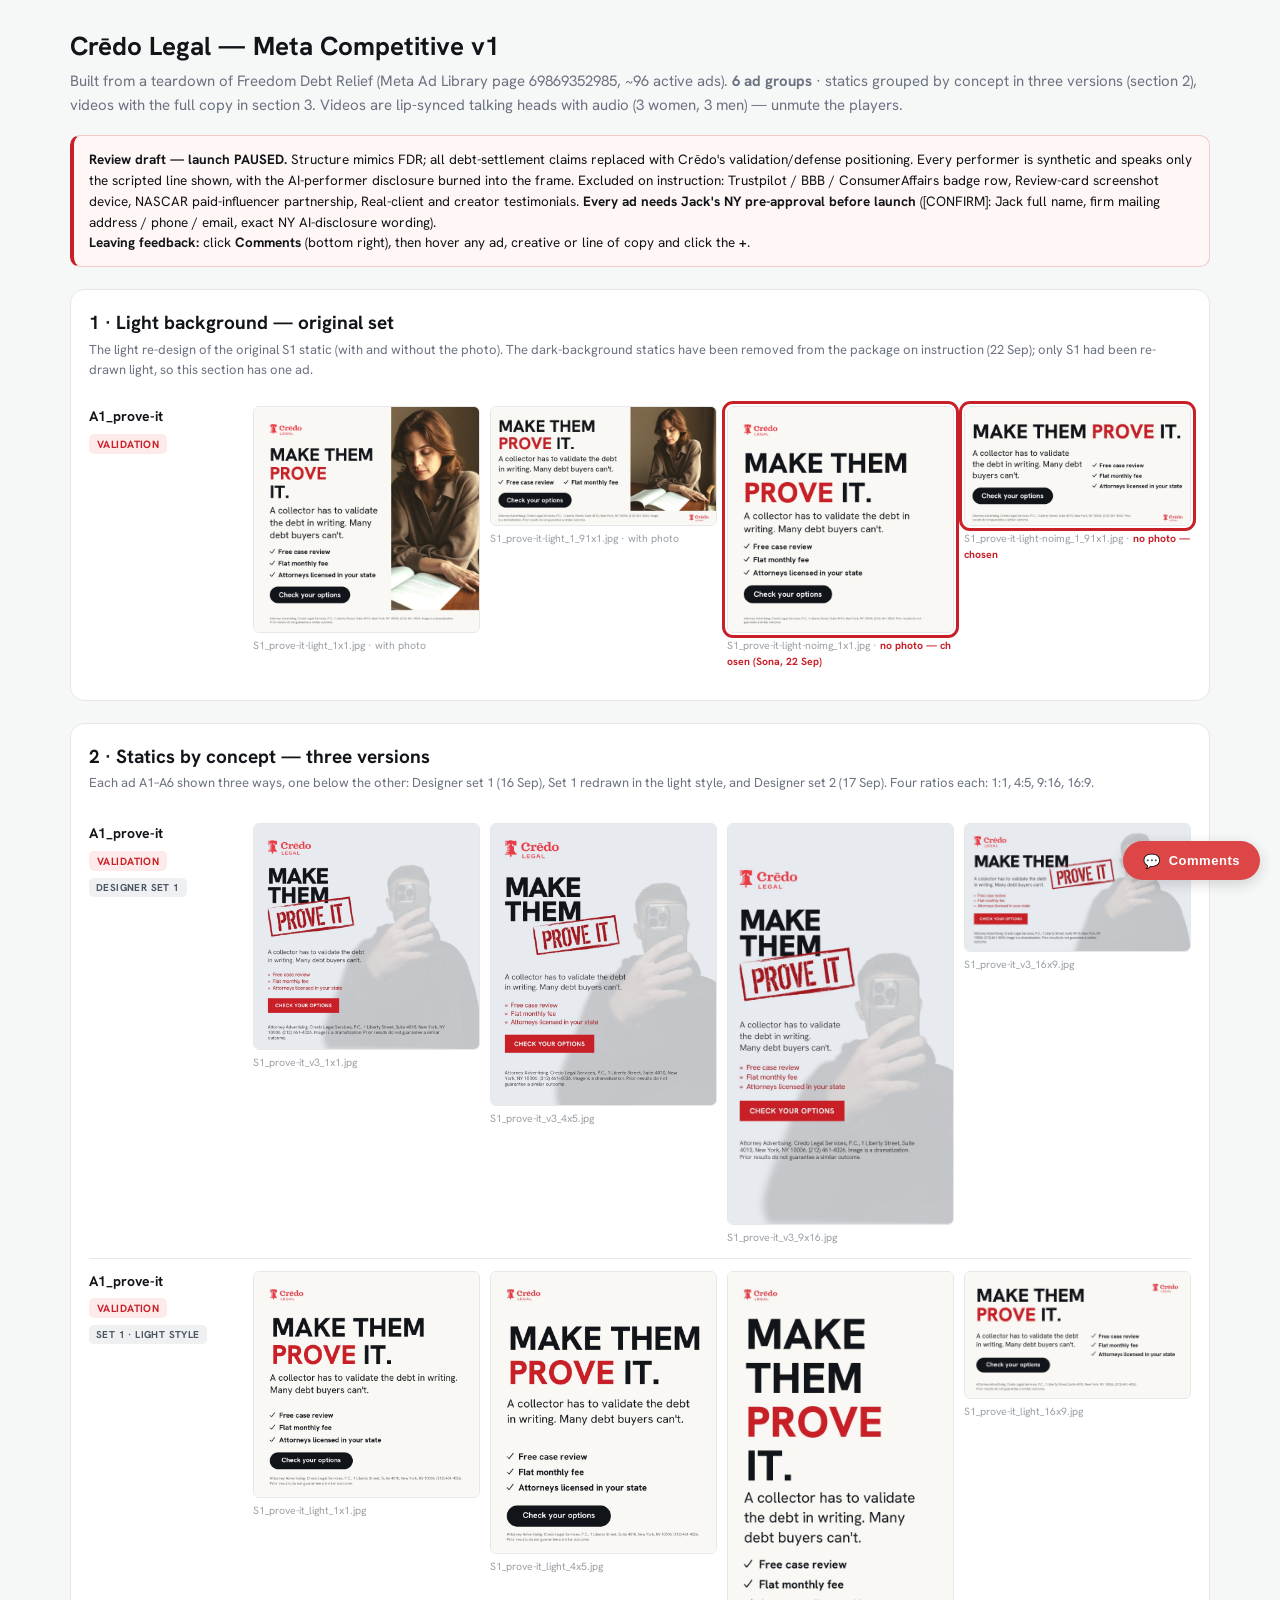
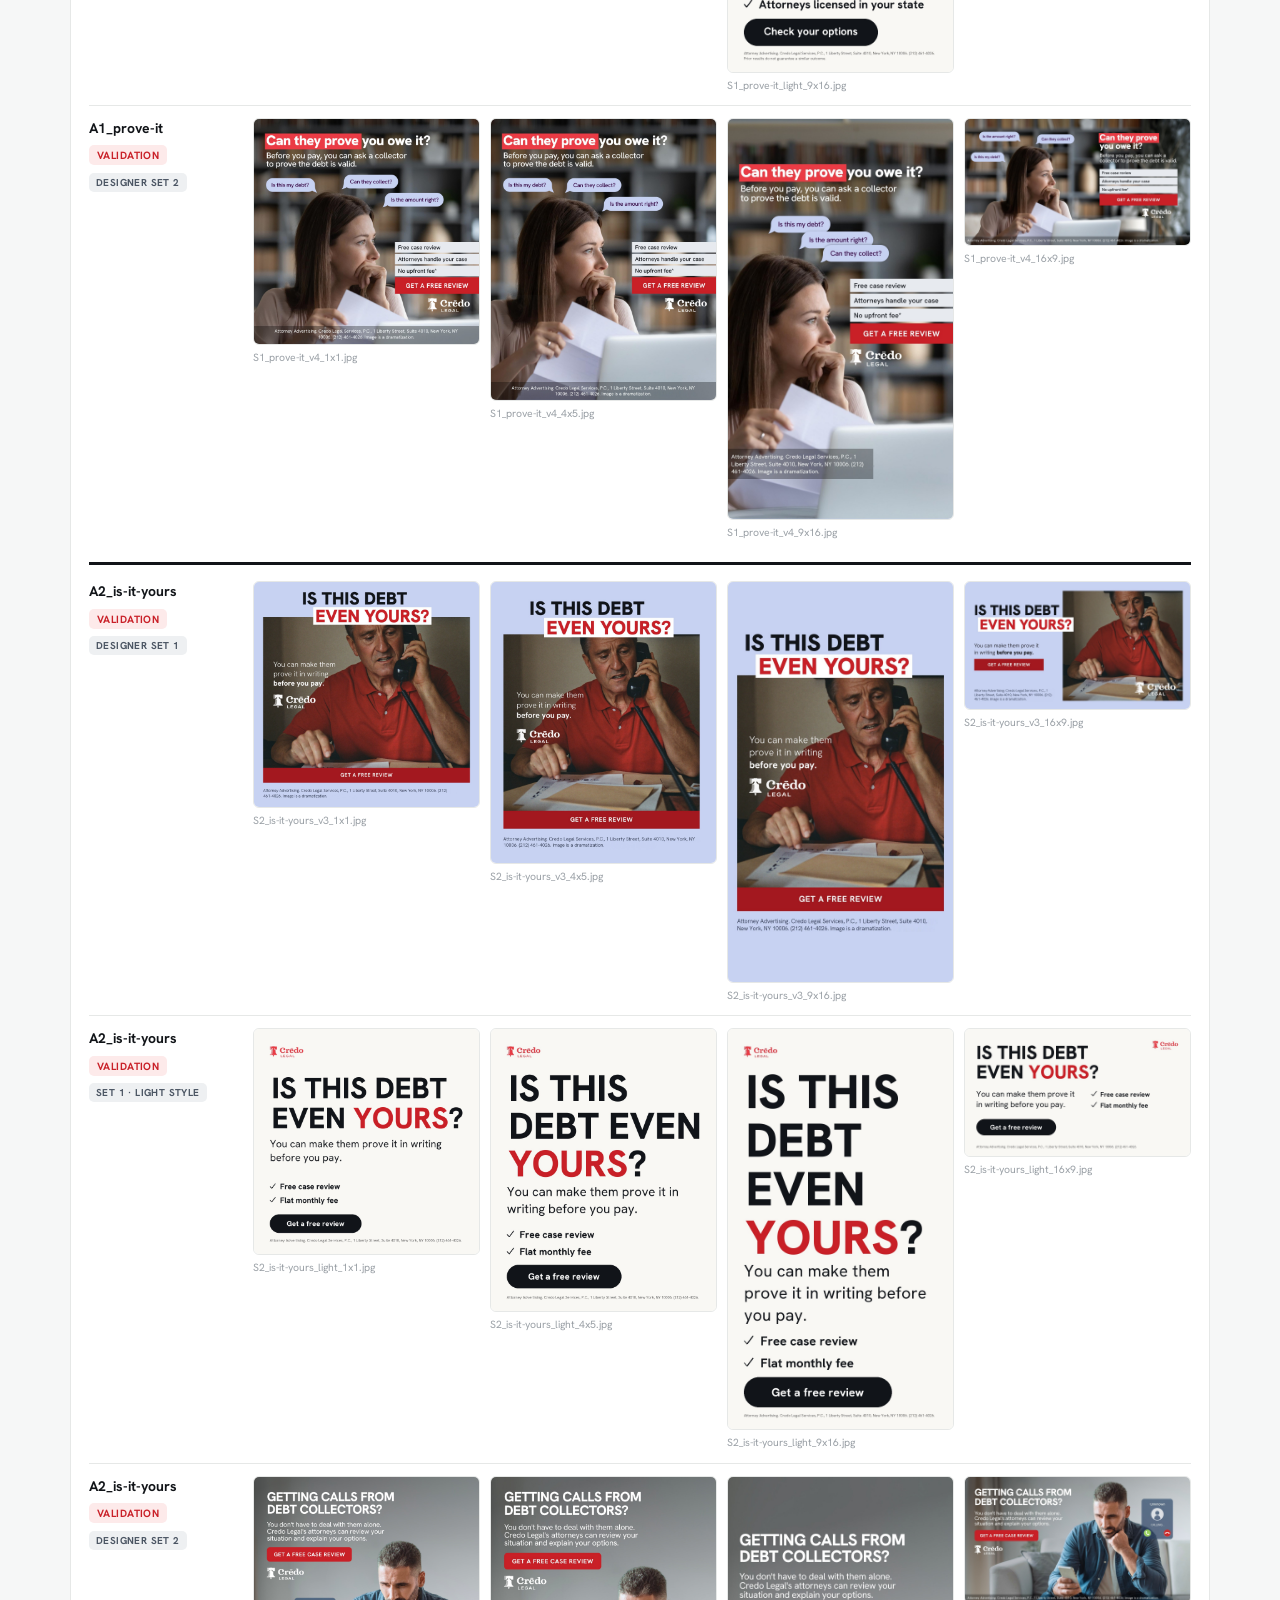
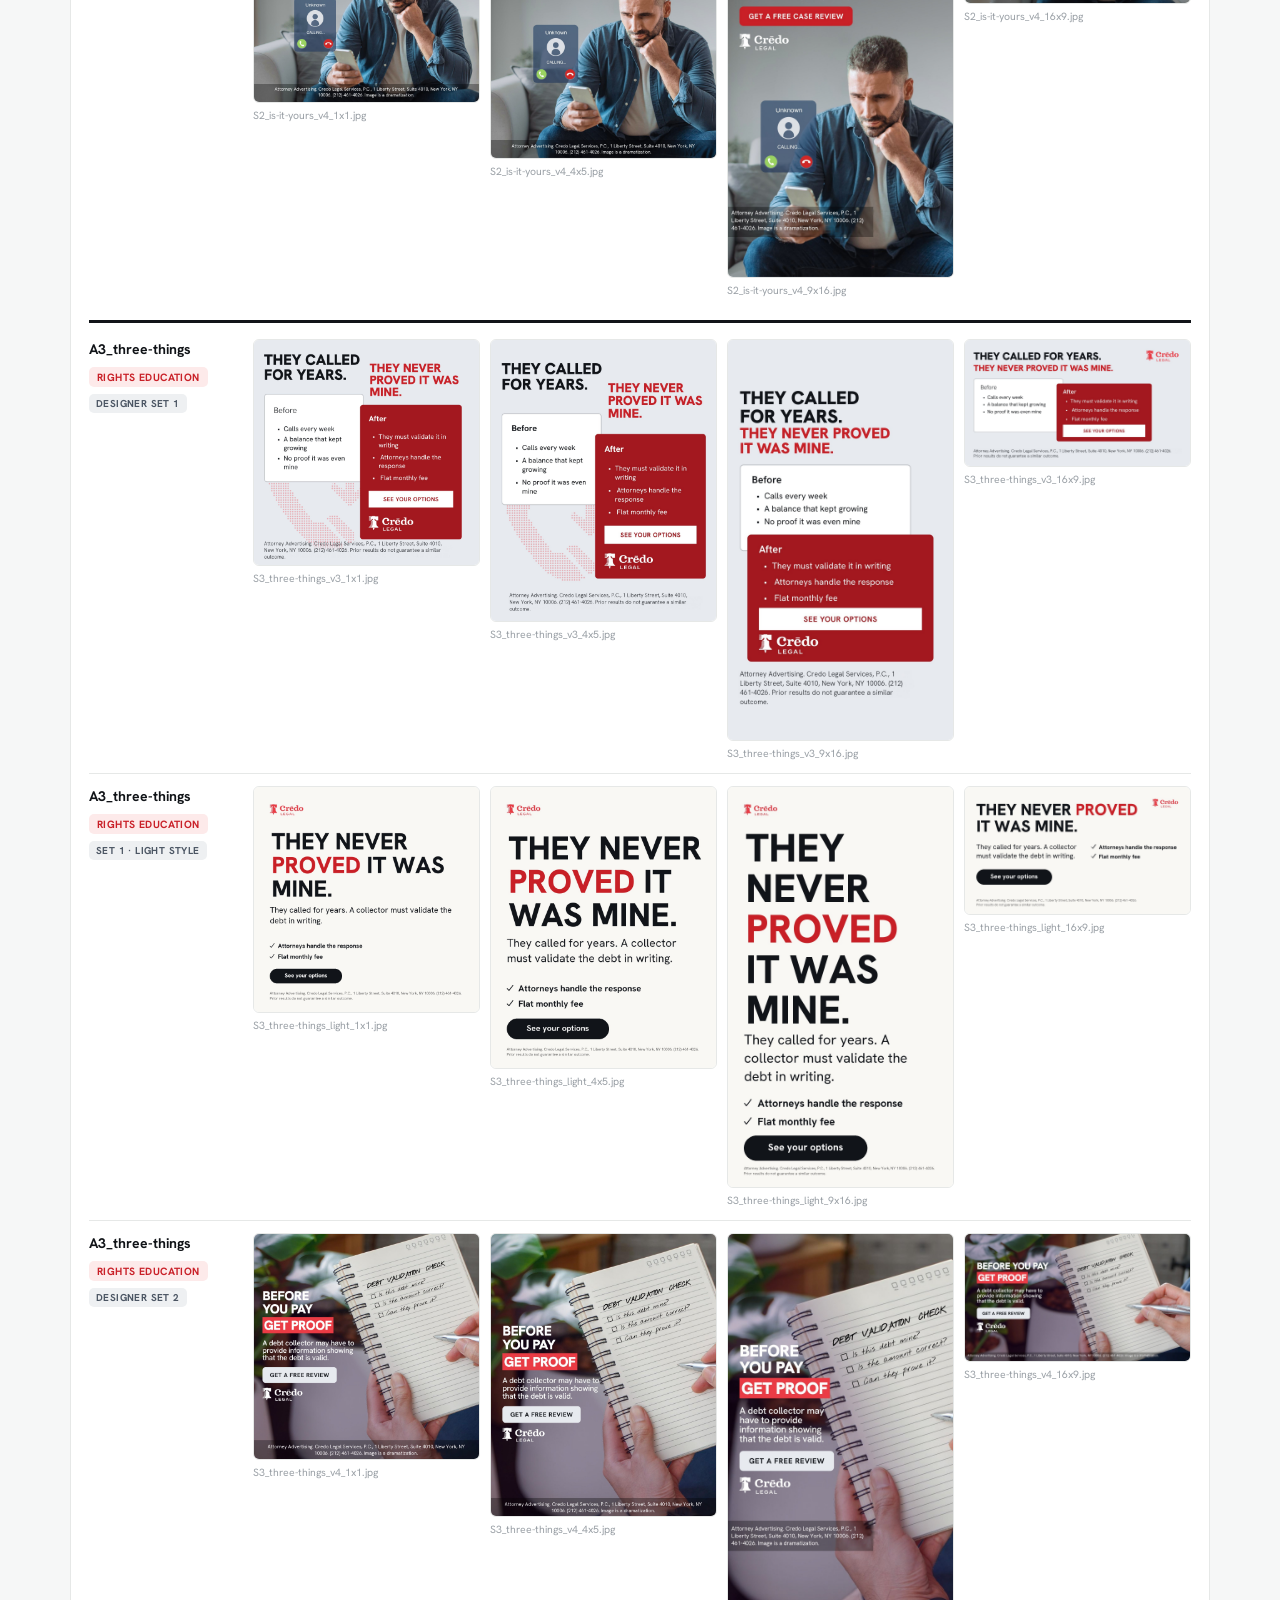
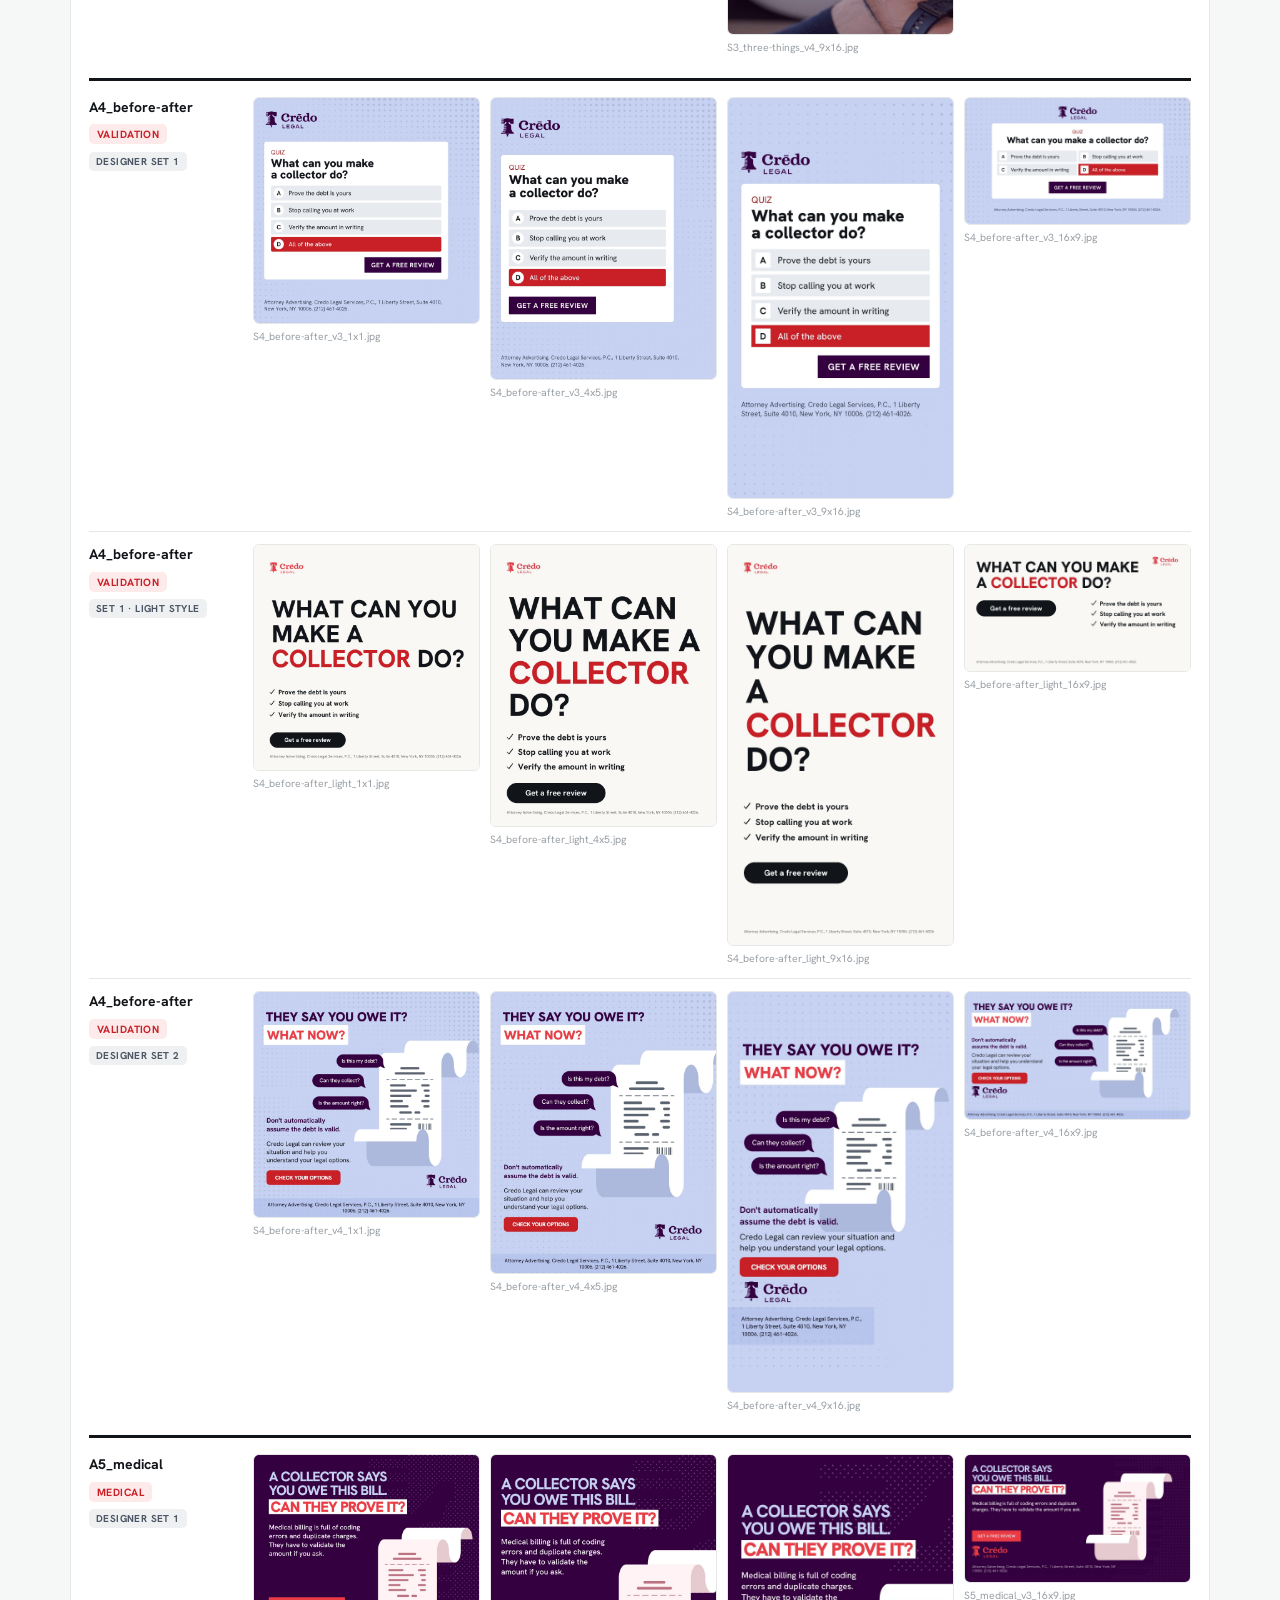
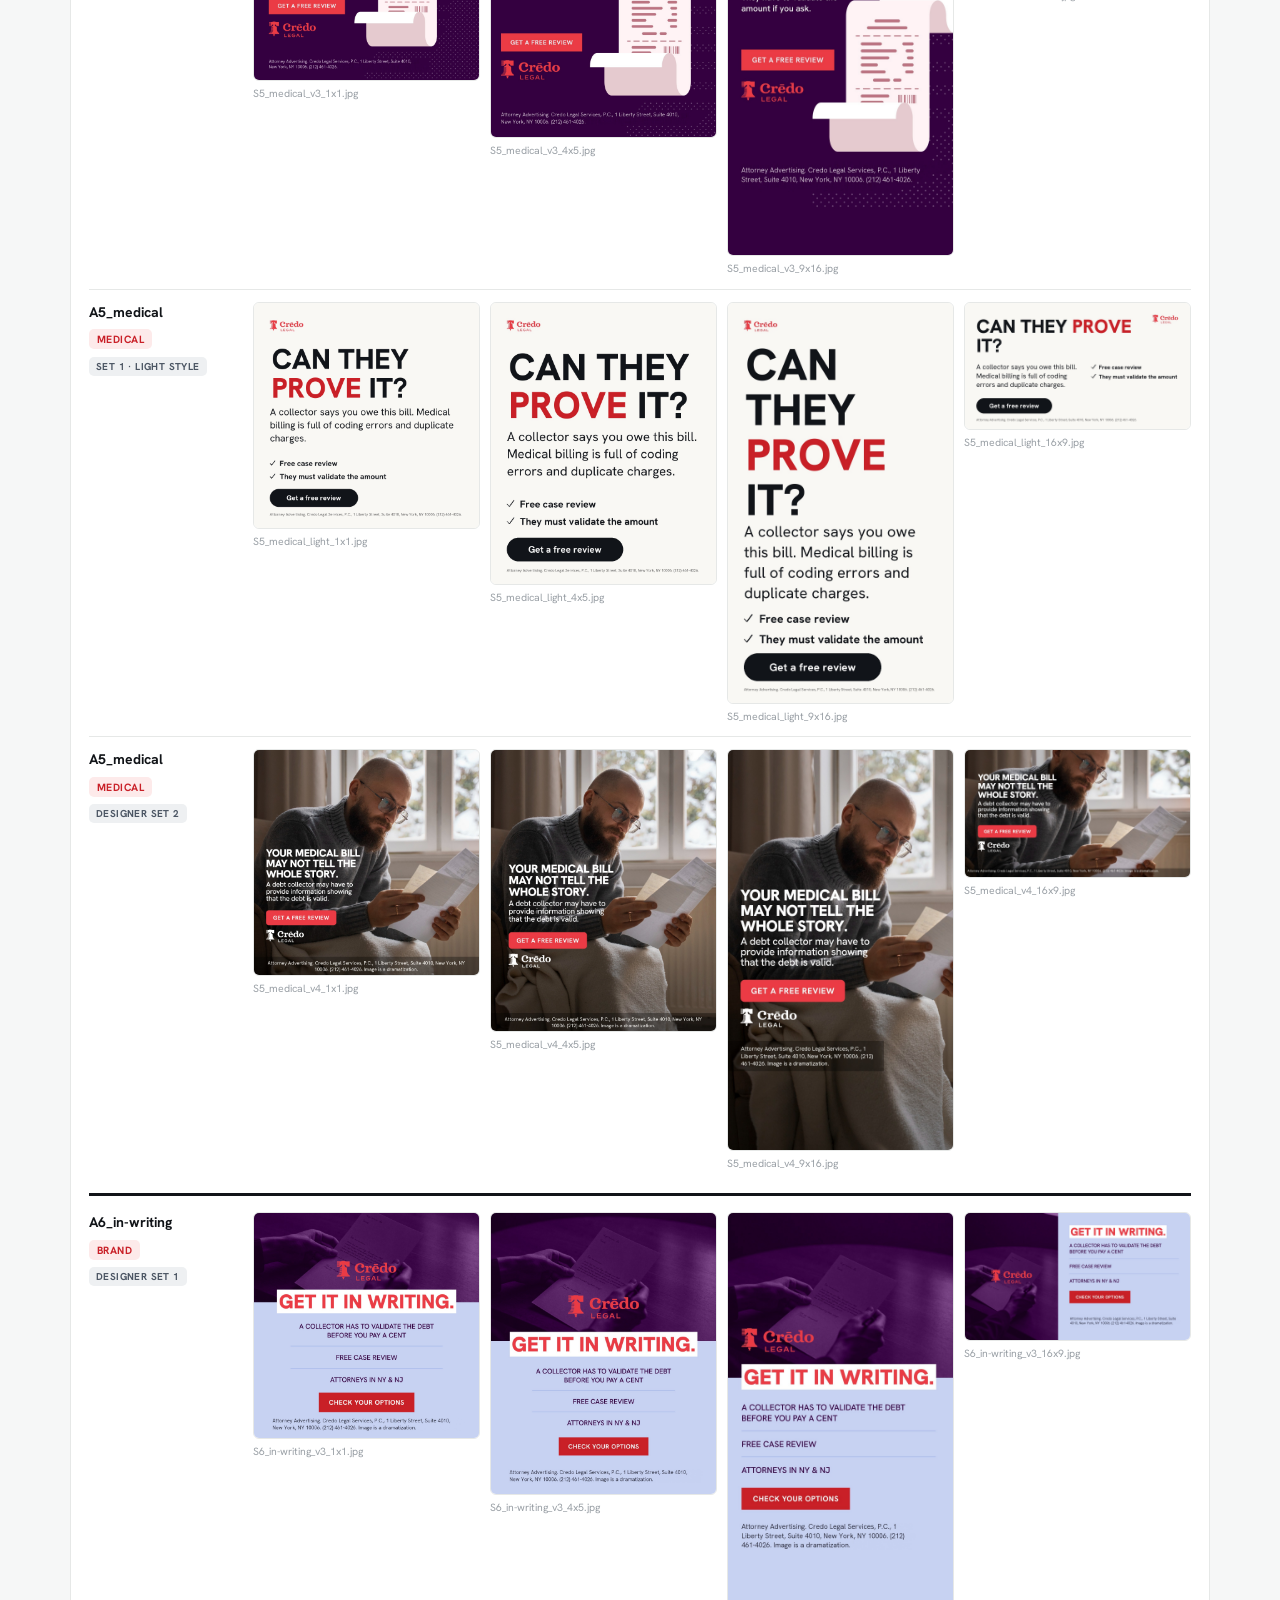
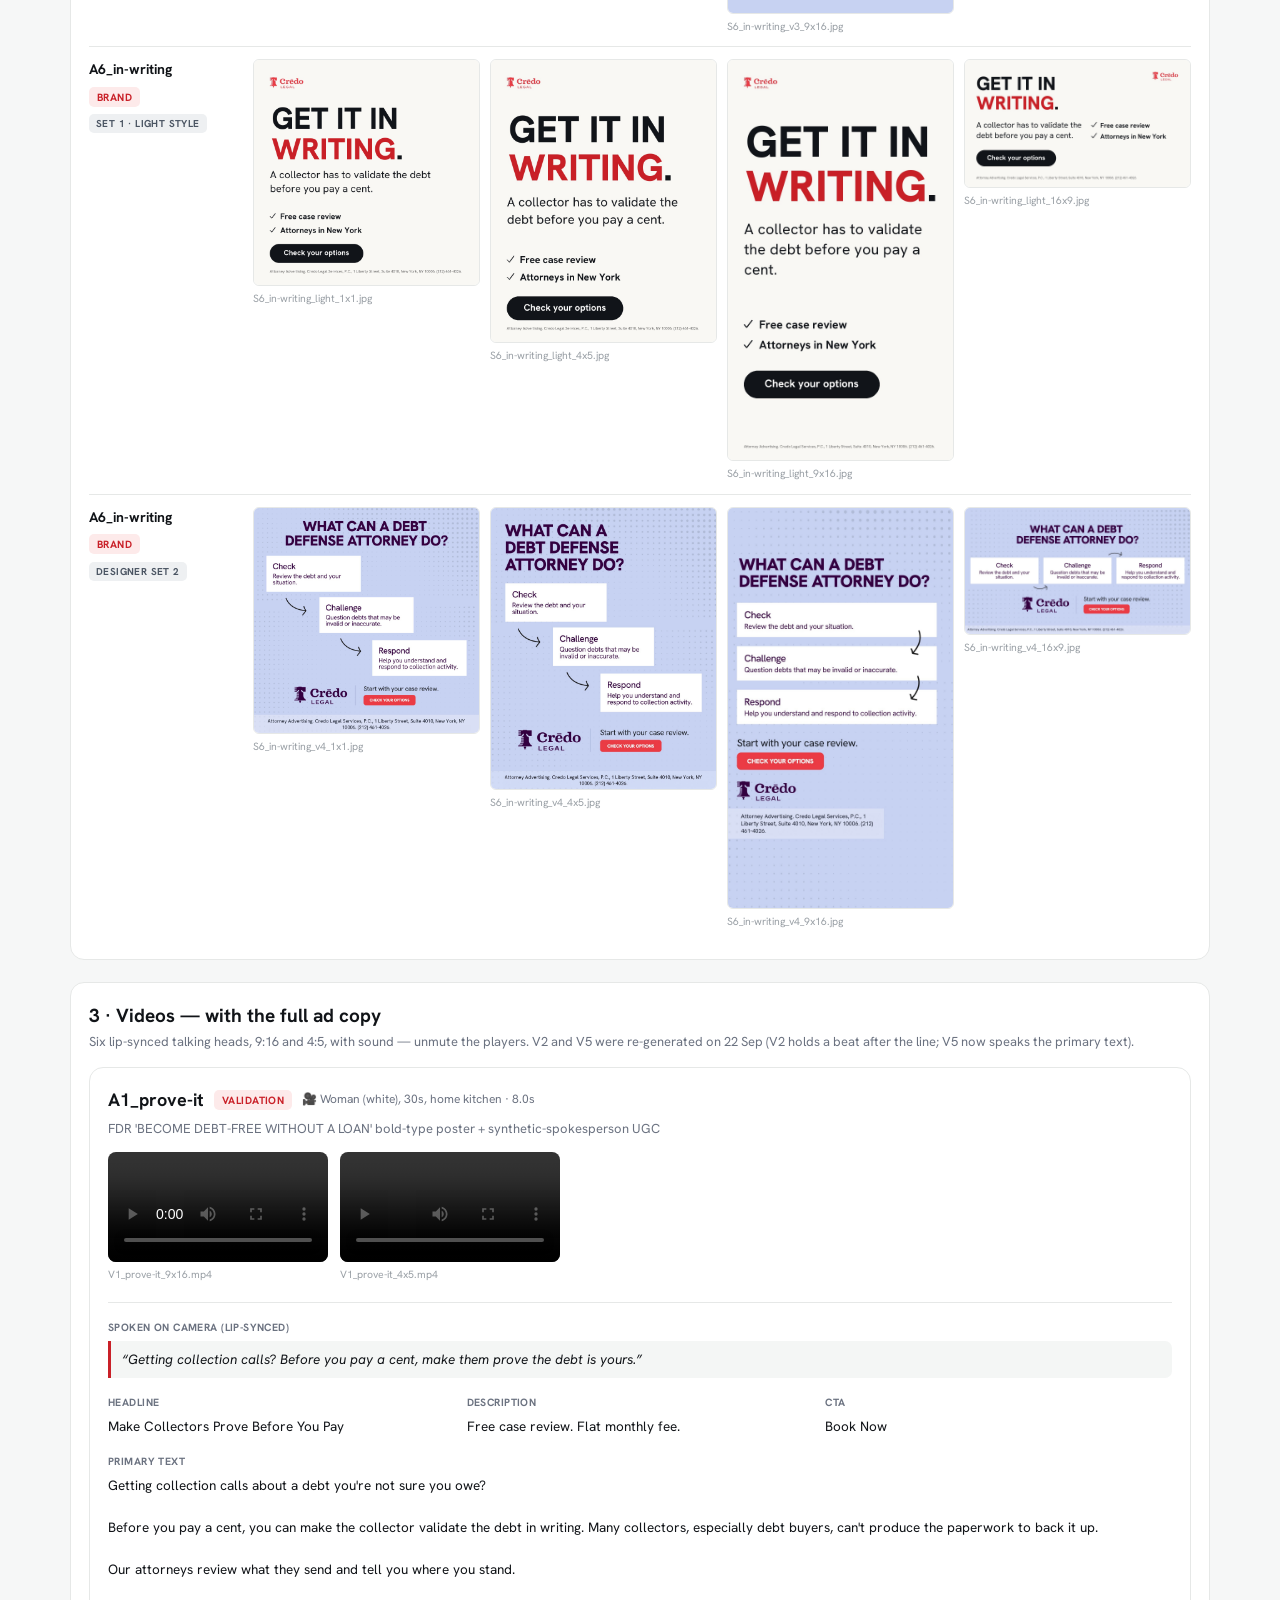
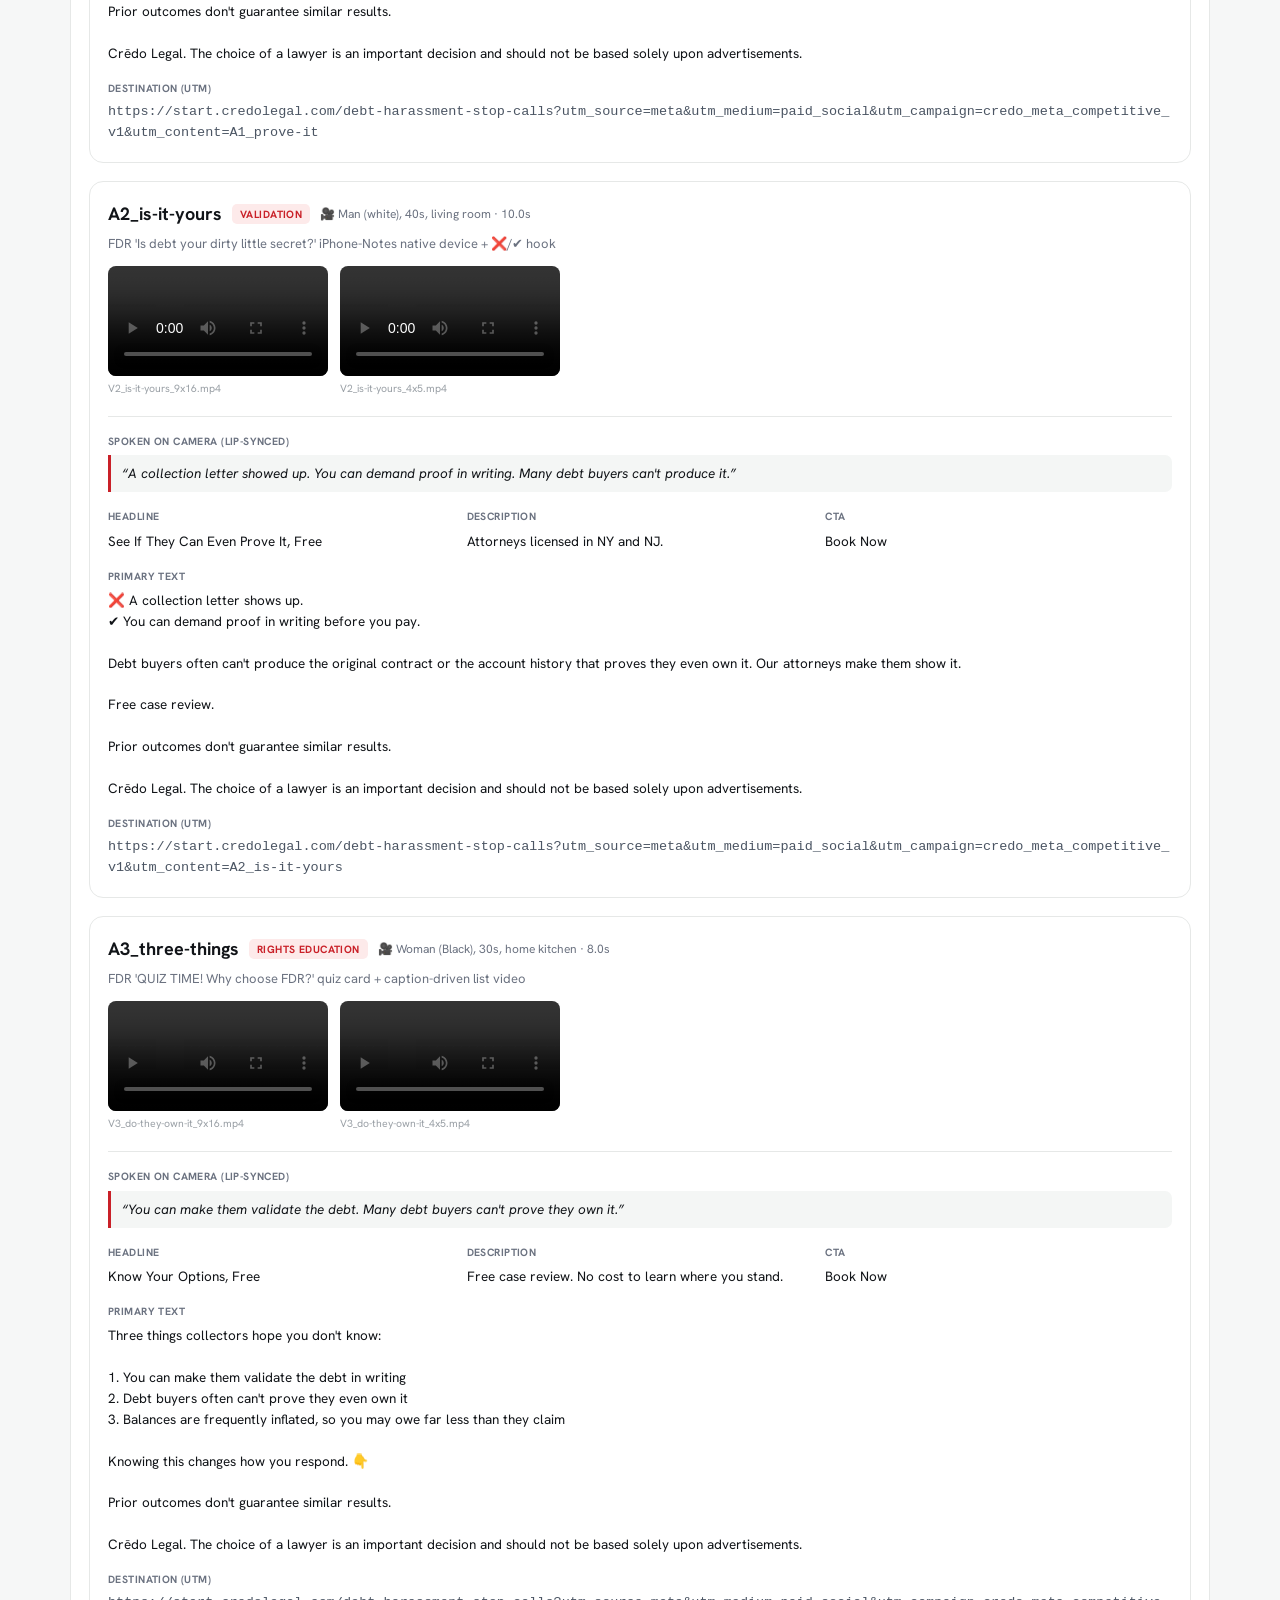
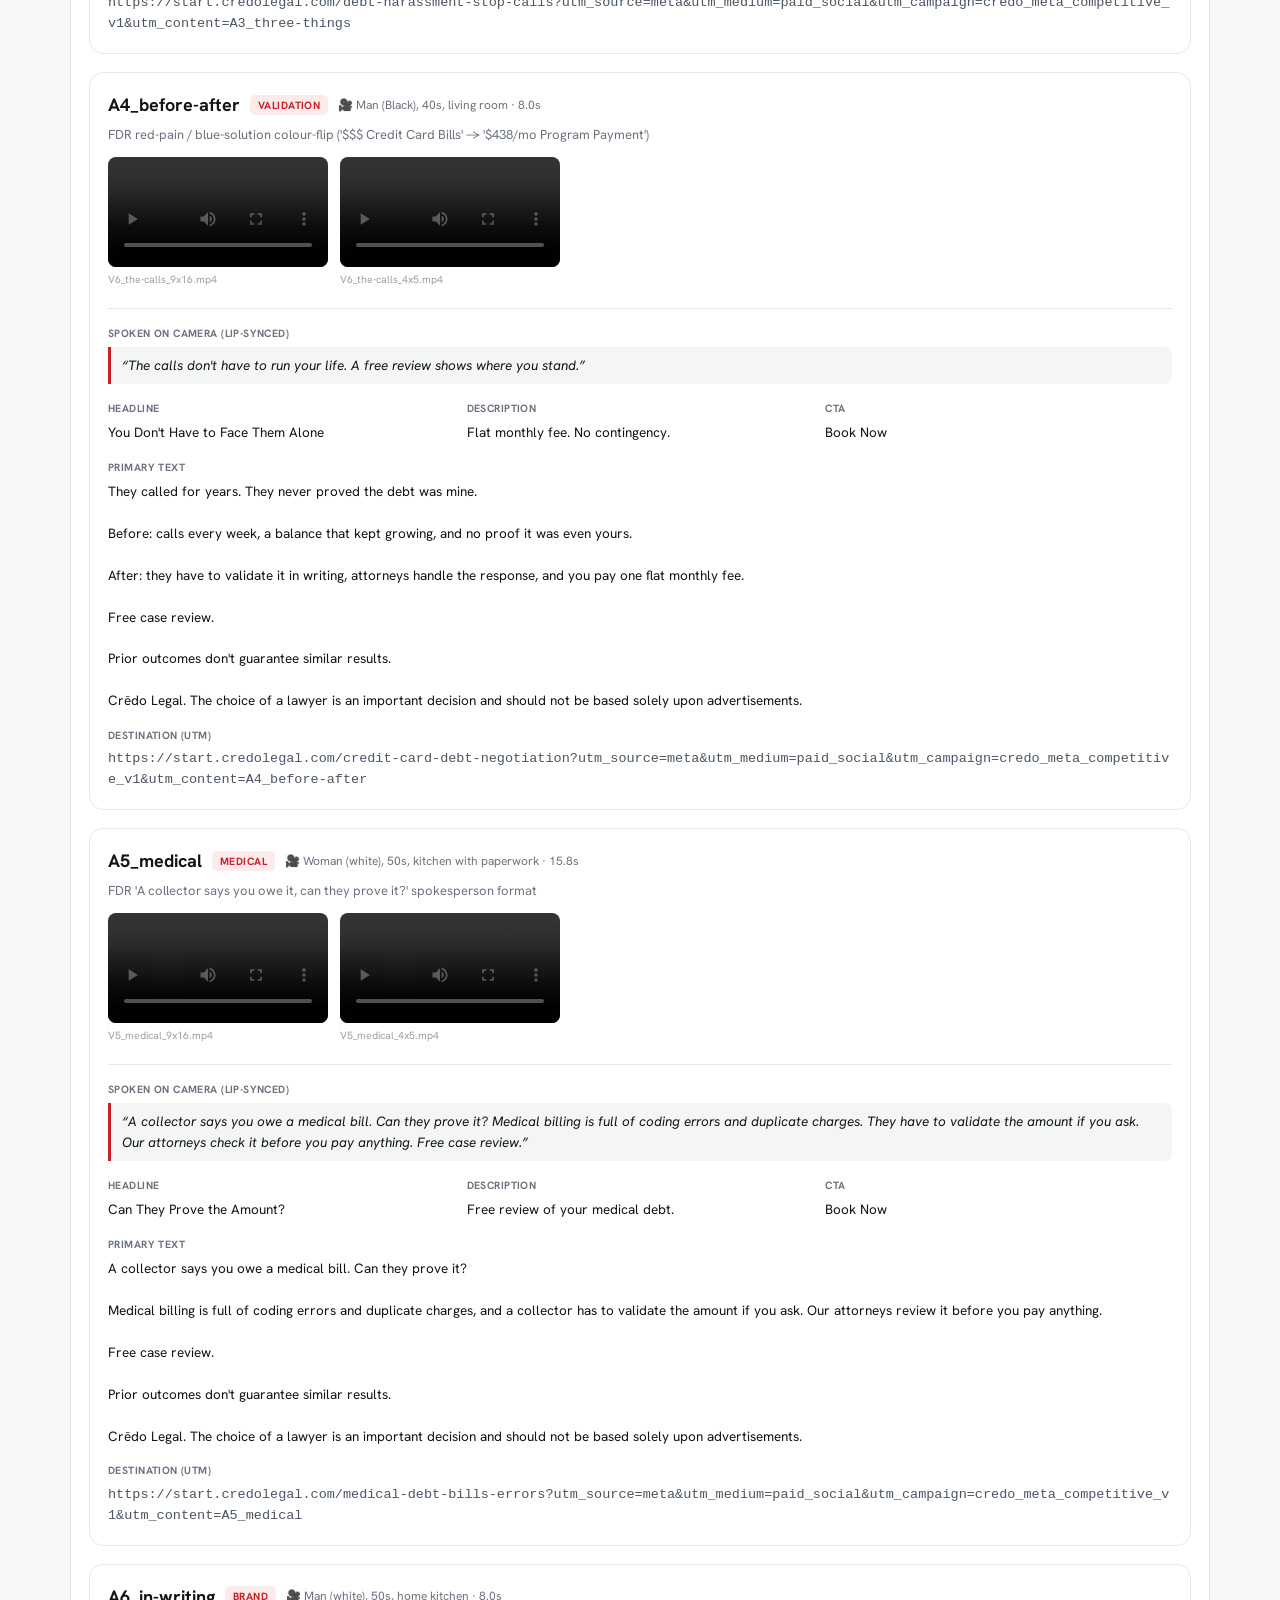
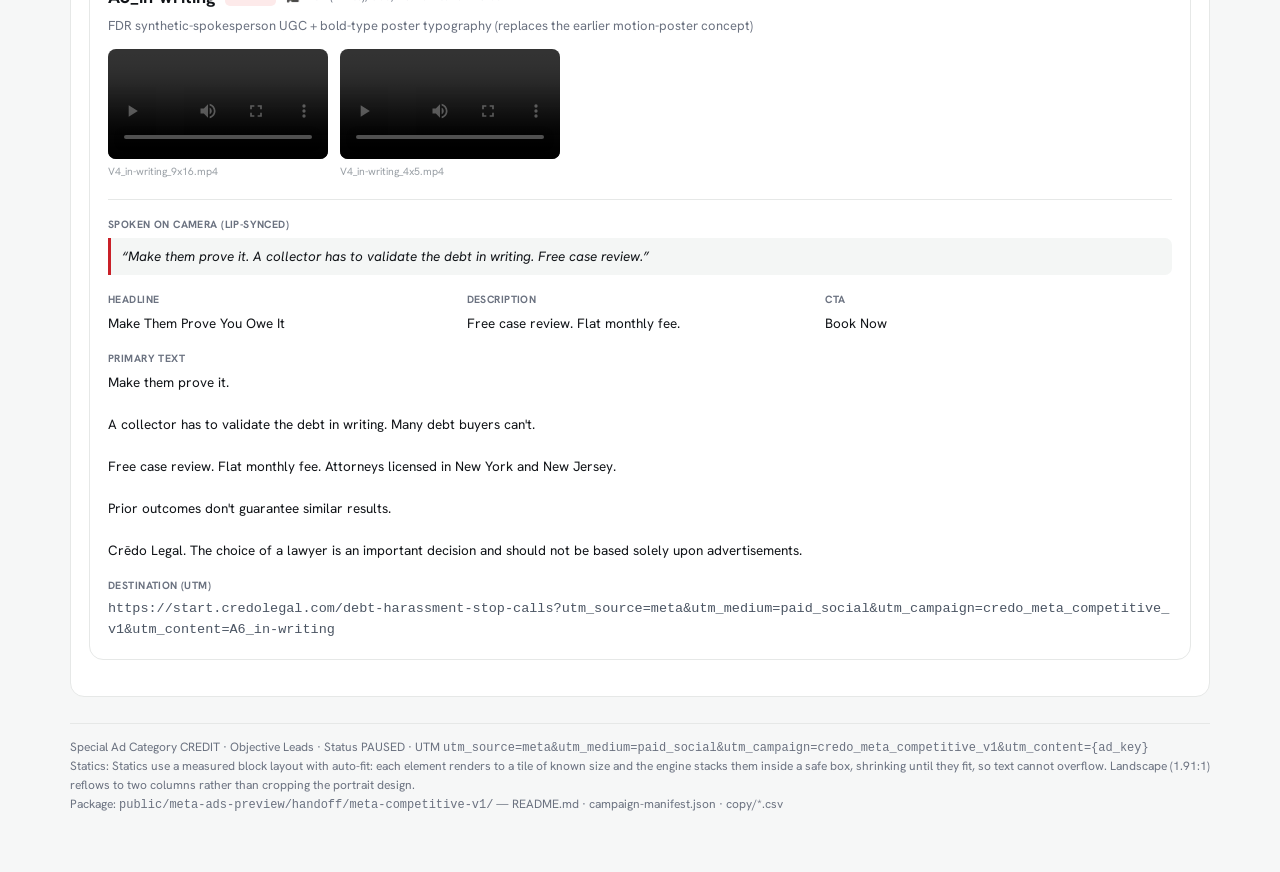
==== handoff/meta-competitive-v1/index.html @ 1c8b1e29 "Sync from credo-private/public/meta-ads-preview/ @ 75ecae2" ====
<!doctype html><html lang="en"><head><meta charset="utf-8">
<meta name="viewport" content="width=device-width,initial-scale=1"><meta name="robots" content="noindex">
<title>Crēdo — Meta Competitive v1 (review)</title>
<link href="https://fonts.googleapis.com/css2?family=Hanken+Grotesk:wght@400;600;700;800&display=swap" rel="stylesheet">
<style>
:root{--red:#c92028;--ink:#111418;--line:#e6e8e7;--sec:#6b7280}
*{box-sizing:border-box}
body{margin:0;background:#f6f7f7;color:var(--ink);font:15px/1.55 'Hanken Grotesk',system-ui,sans-serif}
.wrap{max-width:1180px;margin:0 auto;padding:26px 20px 60px}
h1{font-size:26px;margin:0 0 4px} .sub{color:var(--sec);margin:0 0 18px}
.banner{background:#fff6f6;border:1px solid #f3c9cb;border-left:4px solid var(--red);border-radius:10px;padding:13px 15px;margin:0 0 22px;font-size:13.5px}
.ad{background:#fff;border:1px solid var(--line);border-radius:14px;padding:18px;margin-bottom:18px}
.ad header{display:flex;align-items:center;gap:10px;flex-wrap:wrap;margin-bottom:6px}
h2{font-size:18px;margin:0}
.pill{font:700 10.5px 'Hanken Grotesk';letter-spacing:.04em;text-transform:uppercase;background:#fdeaea;color:var(--red);border-radius:5px;padding:3px 8px}
.cast{font-size:12px;color:var(--sec)}
.mimics{margin:0 0 12px;font-size:13px;color:var(--sec)}
.media{display:flex;gap:12px;overflow-x:auto;padding-bottom:8px;margin-bottom:12px}
figure{margin:0;flex:0 0 auto;width:220px}
figure img,figure video{width:220px;border-radius:8px;background:#eee;display:block}
figcaption{font-size:10.5px;color:#9aa0a6;margin-top:4px;word-break:break-all}
.copy{display:grid;grid-template-columns:repeat(3,1fr);gap:12px;border-top:1px solid var(--line);padding-top:12px}
.copy .full{grid-column:1/-1}
.lbl{font:700 10.5px 'Hanken Grotesk';letter-spacing:.04em;text-transform:uppercase;color:var(--sec)}
.copy p{margin:3px 0 0;font-size:13.5px}
.vo{font-style:italic;background:#f4f6f5;border-left:3px solid var(--red);padding:8px 11px;border-radius:0 7px 7px 0}
.url{font-family:ui-monospace,Menlo,monospace;font-size:11px;color:#4b5563;word-break:break-all}
footer{margin-top:26px;font-size:12px;color:var(--sec);border-top:1px solid var(--line);padding-top:14px}
@media(max-width:720px){.copy{grid-template-columns:1fr}}
.compare{margin:2px 0 16px;border:1px solid var(--line);border-radius:12px;padding:14px 14px 12px;background:#fbfbfa}
.cmp-head{margin:0 0 10px}.cmp-head .lbl{display:block;margin-bottom:2px}.cmp-head p{margin:0;font-size:13px;color:var(--sec)}
.cmp-grid{display:grid;grid-template-columns:1fr 1fr;gap:16px}
.cmp-col h3{font-size:13.5px;margin:0 0 6px}.cmp-col.b h3{color:var(--red)}
.cmp-col figure{width:auto;margin:0 0 10px}.cmp-col figure img{width:100%;border:1px solid var(--line)}
.cmp-why{font-size:12.5px;color:#374151;margin:6px 0 0;padding-left:18px}.cmp-why li{margin:2px 0}
.cmp-sub{margin:18px 0 0;padding-top:16px;border-top:1px solid var(--line)}.cmp-col.c h3{color:var(--red)}
@media(max-width:720px){.cmp-grid{grid-template-columns:1fr}}

.dsets{margin:14px 0 4px;padding:12px 14px;border:1px solid var(--line);border-radius:10px;background:#fff}
.dsets .lbl{display:block;margin-bottom:4px}.dsets p{margin:0 0 10px;font-size:13px;color:#555}
.dset{margin-top:10px}.dset h3{font-size:13.5px;margin:0 0 6px;color:var(--red)}
.dset .row{display:grid;grid-template-columns:repeat(4,1fr);gap:10px}.dset figure{margin:0}
.dset figure img{width:100%;border:1px solid var(--line);background:#f4f4f4}.dset figcaption{font-size:11px;color:#777;margin-top:3px}
@media(max-width:800px){.dset .row{grid-template-columns:repeat(2,1fr)}}
.vsec{background:#fff;border:1px solid var(--line);border-radius:14px;padding:18px;margin-bottom:22px}
.vsec>h2{font-size:19px;margin:0 0 2px}.vsec>.sub{margin:0 0 14px;font-size:13px}
.vrow{display:grid;grid-template-columns:150px 1fr;gap:14px;align-items:start;padding:12px 0;border-top:1px solid var(--line)}
.vrow:first-of-type{border-top:0}.vrow .who h3{font-size:14px;margin:0 0 2px}.vrow .who .pill{display:inline-block;margin-top:4px}
.vrow .row{display:grid;grid-template-columns:repeat(4,1fr);gap:10px}.vrow figure{width:auto;margin:0}
.vrow figure img{width:100%;border:1px solid var(--line);border-radius:6px;background:#f4f4f4}
.vrow figure.chosen img{outline:3px solid var(--red);outline-offset:2px}.vrow figcaption b{color:var(--red)}
@media(max-width:800px){.vrow{grid-template-columns:1fr}.vrow .row{grid-template-columns:repeat(2,1fr)}}
.cgroup{border-top:3px solid var(--ink);padding-top:4px;margin-top:10px}.cgroup:first-of-type{border-top:0;margin-top:0}.vrow .ver{display:inline-block;margin-top:6px;font:700 10px 'Hanken Grotesk';letter-spacing:.04em;text-transform:uppercase;color:#4b5563;background:#eef0f2;border-radius:5px;padding:3px 7px}
</style></head><body><div class="wrap">
<h1>Crēdo Legal — Meta Competitive v1</h1>
<p class="sub">Built from a teardown of Freedom Debt Relief (Meta Ad Library page 69869352985, ~96 active ads).
<b>6 ad groups</b> · statics grouped by concept in three versions (section 2), videos with the full copy in section 3. Videos are lip-synced talking heads with audio (3 women, 3 men) — unmute the players.</p>
<div class="banner"><b>Review draft — launch PAUSED.</b> Structure mimics FDR; all debt-settlement claims replaced with Crēdo's validation/defense positioning.
Every performer is synthetic and speaks only the scripted line shown, with the AI-performer disclosure burned into the frame.
Excluded on instruction: Trustpilot / BBB / ConsumerAffairs badge row, Review-card screenshot device, NASCAR paid-influencer partnership, Real-client and creator testimonials.
<b>Every ad needs Jack's NY pre-approval before launch</b> ([CONFIRM]: Jack full name, firm mailing address / phone / email, exact NY AI-disclosure wording).<br>
<b>Leaving feedback:</b> click <b>Comments</b> (bottom right), then hover any ad, creative or line of copy and click the <b>+</b>.</div>
<section class="vsec" data-comment-target data-comment-id="section-light"><h2>1 · Light background — original set</h2><p class="sub">The light re-design of the original S1 static (with and without the photo). The dark-background statics have been removed from the package on instruction (22 Sep); only S1 had been re-drawn light, so this section has one ad.</p><div class="vrow" data-comment-target data-comment-id="A1_prove-it-light-row"><div class="who"><h3>A1_prove-it</h3><span class="pill">Validation</span></div><div class="row"><figure data-comment-target data-comment-id="A1_prove-it-static-light-1x1"><img src="creatives/static/S1_prove-it-light_1x1.jpg" alt="S1_prove-it-light_1x1.jpg · with photo" loading="lazy"><figcaption>S1_prove-it-light_1x1.jpg · with photo</figcaption></figure><figure data-comment-target data-comment-id="A1_prove-it-static-light-1_91x1"><img src="creatives/static/S1_prove-it-light_1_91x1.jpg" alt="S1_prove-it-light_1_91x1.jpg · with photo" loading="lazy"><figcaption>S1_prove-it-light_1_91x1.jpg · with photo</figcaption></figure><figure data-comment-target data-comment-id="A1_prove-it-static-light-noimg-1x1" class="chosen"><img src="creatives/static/S1_prove-it-light-noimg_1x1.jpg" alt="S1_prove-it-light-noimg_1x1.jpg · &lt;b&gt;no photo — chosen (Sona, 22 Sep)&lt;/b&gt;" loading="lazy"><figcaption>S1_prove-it-light-noimg_1x1.jpg · <b>no photo — chosen (Sona, 22 Sep)</b></figcaption></figure><figure data-comment-target data-comment-id="A1_prove-it-static-light-noimg-1_91x1" class="chosen"><img src="creatives/static/S1_prove-it-light-noimg_1_91x1.jpg" alt="S1_prove-it-light-noimg_1_91x1.jpg · &lt;b&gt;no photo — chosen&lt;/b&gt;" loading="lazy"><figcaption>S1_prove-it-light-noimg_1_91x1.jpg · <b>no photo — chosen</b></figcaption></figure></div></div></section>
<section class="vsec" data-comment-target data-comment-id="section-by-concept"><h2>2 · Statics by concept — three versions</h2><p class="sub">Each ad A1–A6 shown three ways, one below the other: Designer set 1 (16 Sep), Set 1 redrawn in the light style, and Designer set 2 (17 Sep). Four ratios each: 1:1, 4:5, 9:16, 16:9.</p><div class="cgroup" data-comment-target data-comment-id="A1_prove-it-versions"><div class="vrow" data-comment-target data-comment-id="A1_prove-it-v3"><div class="who"><h3>A1_prove-it</h3><span class="pill">Validation</span><br><span class="ver">Designer set 1</span></div><div class="row"><figure data-comment-target data-comment-id="A1_prove-it-v3-1x1"><img src="creatives/static/v3/S1_prove-it_v3_1x1.jpg" alt="S1_prove-it_v3_1x1.jpg" loading="lazy"><figcaption>S1_prove-it_v3_1x1.jpg</figcaption></figure><figure data-comment-target data-comment-id="A1_prove-it-v3-4x5"><img src="creatives/static/v3/S1_prove-it_v3_4x5.jpg" alt="S1_prove-it_v3_4x5.jpg" loading="lazy"><figcaption>S1_prove-it_v3_4x5.jpg</figcaption></figure><figure data-comment-target data-comment-id="A1_prove-it-v3-9x16"><img src="creatives/static/v3/S1_prove-it_v3_9x16.jpg" alt="S1_prove-it_v3_9x16.jpg" loading="lazy"><figcaption>S1_prove-it_v3_9x16.jpg</figcaption></figure><figure data-comment-target data-comment-id="A1_prove-it-v3-16x9"><img src="creatives/static/v3/S1_prove-it_v3_16x9.jpg" alt="S1_prove-it_v3_16x9.jpg" loading="lazy"><figcaption>S1_prove-it_v3_16x9.jpg</figcaption></figure></div></div><div class="vrow" data-comment-target data-comment-id="A1_prove-it-light"><div class="who"><h3>A1_prove-it</h3><span class="pill">Validation</span><br><span class="ver">Set 1 · light style</span></div><div class="row"><figure data-comment-target data-comment-id="A1_prove-it-light-1x1"><img src="creatives/static/light/S1_prove-it_light_1x1.jpg" alt="A1_prove-it light style 1x1" loading="lazy"><figcaption>S1_prove-it_light_1x1.jpg</figcaption></figure><figure data-comment-target data-comment-id="A1_prove-it-light-4x5"><img src="creatives/static/light/S1_prove-it_light_4x5.jpg" alt="A1_prove-it light style 4x5" loading="lazy"><figcaption>S1_prove-it_light_4x5.jpg</figcaption></figure><figure data-comment-target data-comment-id="A1_prove-it-light-9x16"><img src="creatives/static/light/S1_prove-it_light_9x16.jpg" alt="A1_prove-it light style 9x16" loading="lazy"><figcaption>S1_prove-it_light_9x16.jpg</figcaption></figure><figure data-comment-target data-comment-id="A1_prove-it-light-16x9"><img src="creatives/static/light/S1_prove-it_light_16x9.jpg" alt="A1_prove-it light style 16x9" loading="lazy"><figcaption>S1_prove-it_light_16x9.jpg</figcaption></figure></div></div><div class="vrow" data-comment-target data-comment-id="A1_prove-it-v4"><div class="who"><h3>A1_prove-it</h3><span class="pill">Validation</span><br><span class="ver">Designer set 2</span></div><div class="row"><figure data-comment-target data-comment-id="A1_prove-it-v4-1x1"><img src="creatives/static/v4/S1_prove-it_v4_1x1.jpg" alt="S1_prove-it_v4_1x1.jpg" loading="lazy"><figcaption>S1_prove-it_v4_1x1.jpg</figcaption></figure><figure data-comment-target data-comment-id="A1_prove-it-v4-4x5"><img src="creatives/static/v4/S1_prove-it_v4_4x5.jpg" alt="S1_prove-it_v4_4x5.jpg" loading="lazy"><figcaption>S1_prove-it_v4_4x5.jpg</figcaption></figure><figure data-comment-target data-comment-id="A1_prove-it-v4-9x16"><img src="creatives/static/v4/S1_prove-it_v4_9x16.jpg" alt="S1_prove-it_v4_9x16.jpg" loading="lazy"><figcaption>S1_prove-it_v4_9x16.jpg</figcaption></figure><figure data-comment-target data-comment-id="A1_prove-it-v4-16x9"><img src="creatives/static/v4/S1_prove-it_v4_16x9.jpg" alt="S1_prove-it_v4_16x9.jpg" loading="lazy"><figcaption>S1_prove-it_v4_16x9.jpg</figcaption></figure></div></div></div><div class="cgroup" data-comment-target data-comment-id="A2_is-it-yours-versions"><div class="vrow" data-comment-target data-comment-id="A2_is-it-yours-v3"><div class="who"><h3>A2_is-it-yours</h3><span class="pill">Validation</span><br><span class="ver">Designer set 1</span></div><div class="row"><figure data-comment-target data-comment-id="A2_is-it-yours-v3-1x1"><img src="creatives/static/v3/S2_is-it-yours_v3_1x1.jpg" alt="S2_is-it-yours_v3_1x1.jpg" loading="lazy"><figcaption>S2_is-it-yours_v3_1x1.jpg</figcaption></figure><figure data-comment-target data-comment-id="A2_is-it-yours-v3-4x5"><img src="creatives/static/v3/S2_is-it-yours_v3_4x5.jpg" alt="S2_is-it-yours_v3_4x5.jpg" loading="lazy"><figcaption>S2_is-it-yours_v3_4x5.jpg</figcaption></figure><figure data-comment-target data-comment-id="A2_is-it-yours-v3-9x16"><img src="creatives/static/v3/S2_is-it-yours_v3_9x16.jpg" alt="S2_is-it-yours_v3_9x16.jpg" loading="lazy"><figcaption>S2_is-it-yours_v3_9x16.jpg</figcaption></figure><figure data-comment-target data-comment-id="A2_is-it-yours-v3-16x9"><img src="creatives/static/v3/S2_is-it-yours_v3_16x9.jpg" alt="S2_is-it-yours_v3_16x9.jpg" loading="lazy"><figcaption>S2_is-it-yours_v3_16x9.jpg</figcaption></figure></div></div><div class="vrow" data-comment-target data-comment-id="A2_is-it-yours-light"><div class="who"><h3>A2_is-it-yours</h3><span class="pill">Validation</span><br><span class="ver">Set 1 · light style</span></div><div class="row"><figure data-comment-target data-comment-id="A2_is-it-yours-light-1x1"><img src="creatives/static/light/S2_is-it-yours_light_1x1.jpg" alt="A2_is-it-yours light style 1x1" loading="lazy"><figcaption>S2_is-it-yours_light_1x1.jpg</figcaption></figure><figure data-comment-target data-comment-id="A2_is-it-yours-light-4x5"><img src="creatives/static/light/S2_is-it-yours_light_4x5.jpg" alt="A2_is-it-yours light style 4x5" loading="lazy"><figcaption>S2_is-it-yours_light_4x5.jpg</figcaption></figure><figure data-comment-target data-comment-id="A2_is-it-yours-light-9x16"><img src="creatives/static/light/S2_is-it-yours_light_9x16.jpg" alt="A2_is-it-yours light style 9x16" loading="lazy"><figcaption>S2_is-it-yours_light_9x16.jpg</figcaption></figure><figure data-comment-target data-comment-id="A2_is-it-yours-light-16x9"><img src="creatives/static/light/S2_is-it-yours_light_16x9.jpg" alt="A2_is-it-yours light style 16x9" loading="lazy"><figcaption>S2_is-it-yours_light_16x9.jpg</figcaption></figure></div></div><div class="vrow" data-comment-target data-comment-id="A2_is-it-yours-v4"><div class="who"><h3>A2_is-it-yours</h3><span class="pill">Validation</span><br><span class="ver">Designer set 2</span></div><div class="row"><figure data-comment-target data-comment-id="A2_is-it-yours-v4-1x1"><img src="creatives/static/v4/S2_is-it-yours_v4_1x1.jpg" alt="S2_is-it-yours_v4_1x1.jpg" loading="lazy"><figcaption>S2_is-it-yours_v4_1x1.jpg</figcaption></figure><figure data-comment-target data-comment-id="A2_is-it-yours-v4-4x5"><img src="creatives/static/v4/S2_is-it-yours_v4_4x5.jpg" alt="S2_is-it-yours_v4_4x5.jpg" loading="lazy"><figcaption>S2_is-it-yours_v4_4x5.jpg</figcaption></figure><figure data-comment-target data-comment-id="A2_is-it-yours-v4-9x16"><img src="creatives/static/v4/S2_is-it-yours_v4_9x16.jpg" alt="S2_is-it-yours_v4_9x16.jpg" loading="lazy"><figcaption>S2_is-it-yours_v4_9x16.jpg</figcaption></figure><figure data-comment-target data-comment-id="A2_is-it-yours-v4-16x9"><img src="creatives/static/v4/S2_is-it-yours_v4_16x9.jpg" alt="S2_is-it-yours_v4_16x9.jpg" loading="lazy"><figcaption>S2_is-it-yours_v4_16x9.jpg</figcaption></figure></div></div></div><div class="cgroup" data-comment-target data-comment-id="A3_three-things-versions"><div class="vrow" data-comment-target data-comment-id="A3_three-things-v3"><div class="who"><h3>A3_three-things</h3><span class="pill">Rights education</span><br><span class="ver">Designer set 1</span></div><div class="row"><figure data-comment-target data-comment-id="A3_three-things-v3-1x1"><img src="creatives/static/v3/S3_three-things_v3_1x1.jpg" alt="S3_three-things_v3_1x1.jpg" loading="lazy"><figcaption>S3_three-things_v3_1x1.jpg</figcaption></figure><figure data-comment-target data-comment-id="A3_three-things-v3-4x5"><img src="creatives/static/v3/S3_three-things_v3_4x5.jpg" alt="S3_three-things_v3_4x5.jpg" loading="lazy"><figcaption>S3_three-things_v3_4x5.jpg</figcaption></figure><figure data-comment-target data-comment-id="A3_three-things-v3-9x16"><img src="creatives/static/v3/S3_three-things_v3_9x16.jpg" alt="S3_three-things_v3_9x16.jpg" loading="lazy"><figcaption>S3_three-things_v3_9x16.jpg</figcaption></figure><figure data-comment-target data-comment-id="A3_three-things-v3-16x9"><img src="creatives/static/v3/S3_three-things_v3_16x9.jpg" alt="S3_three-things_v3_16x9.jpg" loading="lazy"><figcaption>S3_three-things_v3_16x9.jpg</figcaption></figure></div></div><div class="vrow" data-comment-target data-comment-id="A3_three-things-light"><div class="who"><h3>A3_three-things</h3><span class="pill">Rights education</span><br><span class="ver">Set 1 · light style</span></div><div class="row"><figure data-comment-target data-comment-id="A3_three-things-light-1x1"><img src="creatives/static/light/S3_three-things_light_1x1.jpg" alt="A3_three-things light style 1x1" loading="lazy"><figcaption>S3_three-things_light_1x1.jpg</figcaption></figure><figure data-comment-target data-comment-id="A3_three-things-light-4x5"><img src="creatives/static/light/S3_three-things_light_4x5.jpg" alt="A3_three-things light style 4x5" loading="lazy"><figcaption>S3_three-things_light_4x5.jpg</figcaption></figure><figure data-comment-target data-comment-id="A3_three-things-light-9x16"><img src="creatives/static/light/S3_three-things_light_9x16.jpg" alt="A3_three-things light style 9x16" loading="lazy"><figcaption>S3_three-things_light_9x16.jpg</figcaption></figure><figure data-comment-target data-comment-id="A3_three-things-light-16x9"><img src="creatives/static/light/S3_three-things_light_16x9.jpg" alt="A3_three-things light style 16x9" loading="lazy"><figcaption>S3_three-things_light_16x9.jpg</figcaption></figure></div></div><div class="vrow" data-comment-target data-comment-id="A3_three-things-v4"><div class="who"><h3>A3_three-things</h3><span class="pill">Rights education</span><br><span class="ver">Designer set 2</span></div><div class="row"><figure data-comment-target data-comment-id="A3_three-things-v4-1x1"><img src="creatives/static/v4/S3_three-things_v4_1x1.jpg" alt="S3_three-things_v4_1x1.jpg" loading="lazy"><figcaption>S3_three-things_v4_1x1.jpg</figcaption></figure><figure data-comment-target data-comment-id="A3_three-things-v4-4x5"><img src="creatives/static/v4/S3_three-things_v4_4x5.jpg" alt="S3_three-things_v4_4x5.jpg" loading="lazy"><figcaption>S3_three-things_v4_4x5.jpg</figcaption></figure><figure data-comment-target data-comment-id="A3_three-things-v4-9x16"><img src="creatives/static/v4/S3_three-things_v4_9x16.jpg" alt="S3_three-things_v4_9x16.jpg" loading="lazy"><figcaption>S3_three-things_v4_9x16.jpg</figcaption></figure><figure data-comment-target data-comment-id="A3_three-things-v4-16x9"><img src="creatives/static/v4/S3_three-things_v4_16x9.jpg" alt="S3_three-things_v4_16x9.jpg" loading="lazy"><figcaption>S3_three-things_v4_16x9.jpg</figcaption></figure></div></div></div><div class="cgroup" data-comment-target data-comment-id="A4_before-after-versions"><div class="vrow" data-comment-target data-comment-id="A4_before-after-v3"><div class="who"><h3>A4_before-after</h3><span class="pill">Validation</span><br><span class="ver">Designer set 1</span></div><div class="row"><figure data-comment-target data-comment-id="A4_before-after-v3-1x1"><img src="creatives/static/v3/S4_before-after_v3_1x1.jpg" alt="S4_before-after_v3_1x1.jpg" loading="lazy"><figcaption>S4_before-after_v3_1x1.jpg</figcaption></figure><figure data-comment-target data-comment-id="A4_before-after-v3-4x5"><img src="creatives/static/v3/S4_before-after_v3_4x5.jpg" alt="S4_before-after_v3_4x5.jpg" loading="lazy"><figcaption>S4_before-after_v3_4x5.jpg</figcaption></figure><figure data-comment-target data-comment-id="A4_before-after-v3-9x16"><img src="creatives/static/v3/S4_before-after_v3_9x16.jpg" alt="S4_before-after_v3_9x16.jpg" loading="lazy"><figcaption>S4_before-after_v3_9x16.jpg</figcaption></figure><figure data-comment-target data-comment-id="A4_before-after-v3-16x9"><img src="creatives/static/v3/S4_before-after_v3_16x9.jpg" alt="S4_before-after_v3_16x9.jpg" loading="lazy"><figcaption>S4_before-after_v3_16x9.jpg</figcaption></figure></div></div><div class="vrow" data-comment-target data-comment-id="A4_before-after-light"><div class="who"><h3>A4_before-after</h3><span class="pill">Validation</span><br><span class="ver">Set 1 · light style</span></div><div class="row"><figure data-comment-target data-comment-id="A4_before-after-light-1x1"><img src="creatives/static/light/S4_before-after_light_1x1.jpg" alt="A4_before-after light style 1x1" loading="lazy"><figcaption>S4_before-after_light_1x1.jpg</figcaption></figure><figure data-comment-target data-comment-id="A4_before-after-light-4x5"><img src="creatives/static/light/S4_before-after_light_4x5.jpg" alt="A4_before-after light style 4x5" loading="lazy"><figcaption>S4_before-after_light_4x5.jpg</figcaption></figure><figure data-comment-target data-comment-id="A4_before-after-light-9x16"><img src="creatives/static/light/S4_before-after_light_9x16.jpg" alt="A4_before-after light style 9x16" loading="lazy"><figcaption>S4_before-after_light_9x16.jpg</figcaption></figure><figure data-comment-target data-comment-id="A4_before-after-light-16x9"><img src="creatives/static/light/S4_before-after_light_16x9.jpg" alt="A4_before-after light style 16x9" loading="lazy"><figcaption>S4_before-after_light_16x9.jpg</figcaption></figure></div></div><div class="vrow" data-comment-target data-comment-id="A4_before-after-v4"><div class="who"><h3>A4_before-after</h3><span class="pill">Validation</span><br><span class="ver">Designer set 2</span></div><div class="row"><figure data-comment-target data-comment-id="A4_before-after-v4-1x1"><img src="creatives/static/v4/S4_before-after_v4_1x1.jpg" alt="S4_before-after_v4_1x1.jpg" loading="lazy"><figcaption>S4_before-after_v4_1x1.jpg</figcaption></figure><figure data-comment-target data-comment-id="A4_before-after-v4-4x5"><img src="creatives/static/v4/S4_before-after_v4_4x5.jpg" alt="S4_before-after_v4_4x5.jpg" loading="lazy"><figcaption>S4_before-after_v4_4x5.jpg</figcaption></figure><figure data-comment-target data-comment-id="A4_before-after-v4-9x16"><img src="creatives/static/v4/S4_before-after_v4_9x16.jpg" alt="S4_before-after_v4_9x16.jpg" loading="lazy"><figcaption>S4_before-after_v4_9x16.jpg</figcaption></figure><figure data-comment-target data-comment-id="A4_before-after-v4-16x9"><img src="creatives/static/v4/S4_before-after_v4_16x9.jpg" alt="S4_before-after_v4_16x9.jpg" loading="lazy"><figcaption>S4_before-after_v4_16x9.jpg</figcaption></figure></div></div></div><div class="cgroup" data-comment-target data-comment-id="A5_medical-versions"><div class="vrow" data-comment-target data-comment-id="A5_medical-v3"><div class="who"><h3>A5_medical</h3><span class="pill">Medical</span><br><span class="ver">Designer set 1</span></div><div class="row"><figure data-comment-target data-comment-id="A5_medical-v3-1x1"><img src="creatives/static/v3/S5_medical_v3_1x1.jpg" alt="S5_medical_v3_1x1.jpg" loading="lazy"><figcaption>S5_medical_v3_1x1.jpg</figcaption></figure><figure data-comment-target data-comment-id="A5_medical-v3-4x5"><img src="creatives/static/v3/S5_medical_v3_4x5.jpg" alt="S5_medical_v3_4x5.jpg" loading="lazy"><figcaption>S5_medical_v3_4x5.jpg</figcaption></figure><figure data-comment-target data-comment-id="A5_medical-v3-9x16"><img src="creatives/static/v3/S5_medical_v3_9x16.jpg" alt="S5_medical_v3_9x16.jpg" loading="lazy"><figcaption>S5_medical_v3_9x16.jpg</figcaption></figure><figure data-comment-target data-comment-id="A5_medical-v3-16x9"><img src="creatives/static/v3/S5_medical_v3_16x9.jpg" alt="S5_medical_v3_16x9.jpg" loading="lazy"><figcaption>S5_medical_v3_16x9.jpg</figcaption></figure></div></div><div class="vrow" data-comment-target data-comment-id="A5_medical-light"><div class="who"><h3>A5_medical</h3><span class="pill">Medical</span><br><span class="ver">Set 1 · light style</span></div><div class="row"><figure data-comment-target data-comment-id="A5_medical-light-1x1"><img src="creatives/static/light/S5_medical_light_1x1.jpg" alt="A5_medical light style 1x1" loading="lazy"><figcaption>S5_medical_light_1x1.jpg</figcaption></figure><figure data-comment-target data-comment-id="A5_medical-light-4x5"><img src="creatives/static/light/S5_medical_light_4x5.jpg" alt="A5_medical light style 4x5" loading="lazy"><figcaption>S5_medical_light_4x5.jpg</figcaption></figure><figure data-comment-target data-comment-id="A5_medical-light-9x16"><img src="creatives/static/light/S5_medical_light_9x16.jpg" alt="A5_medical light style 9x16" loading="lazy"><figcaption>S5_medical_light_9x16.jpg</figcaption></figure><figure data-comment-target data-comment-id="A5_medical-light-16x9"><img src="creatives/static/light/S5_medical_light_16x9.jpg" alt="A5_medical light style 16x9" loading="lazy"><figcaption>S5_medical_light_16x9.jpg</figcaption></figure></div></div><div class="vrow" data-comment-target data-comment-id="A5_medical-v4"><div class="who"><h3>A5_medical</h3><span class="pill">Medical</span><br><span class="ver">Designer set 2</span></div><div class="row"><figure data-comment-target data-comment-id="A5_medical-v4-1x1"><img src="creatives/static/v4/S5_medical_v4_1x1.jpg" alt="S5_medical_v4_1x1.jpg" loading="lazy"><figcaption>S5_medical_v4_1x1.jpg</figcaption></figure><figure data-comment-target data-comment-id="A5_medical-v4-4x5"><img src="creatives/static/v4/S5_medical_v4_4x5.jpg" alt="S5_medical_v4_4x5.jpg" loading="lazy"><figcaption>S5_medical_v4_4x5.jpg</figcaption></figure><figure data-comment-target data-comment-id="A5_medical-v4-9x16"><img src="creatives/static/v4/S5_medical_v4_9x16.jpg" alt="S5_medical_v4_9x16.jpg" loading="lazy"><figcaption>S5_medical_v4_9x16.jpg</figcaption></figure><figure data-comment-target data-comment-id="A5_medical-v4-16x9"><img src="creatives/static/v4/S5_medical_v4_16x9.jpg" alt="S5_medical_v4_16x9.jpg" loading="lazy"><figcaption>S5_medical_v4_16x9.jpg</figcaption></figure></div></div></div><div class="cgroup" data-comment-target data-comment-id="A6_in-writing-versions"><div class="vrow" data-comment-target data-comment-id="A6_in-writing-v3"><div class="who"><h3>A6_in-writing</h3><span class="pill">Brand</span><br><span class="ver">Designer set 1</span></div><div class="row"><figure data-comment-target data-comment-id="A6_in-writing-v3-1x1"><img src="creatives/static/v3/S6_in-writing_v3_1x1.jpg" alt="S6_in-writing_v3_1x1.jpg" loading="lazy"><figcaption>S6_in-writing_v3_1x1.jpg</figcaption></figure><figure data-comment-target data-comment-id="A6_in-writing-v3-4x5"><img src="creatives/static/v3/S6_in-writing_v3_4x5.jpg" alt="S6_in-writing_v3_4x5.jpg" loading="lazy"><figcaption>S6_in-writing_v3_4x5.jpg</figcaption></figure><figure data-comment-target data-comment-id="A6_in-writing-v3-9x16"><img src="creatives/static/v3/S6_in-writing_v3_9x16.jpg" alt="S6_in-writing_v3_9x16.jpg" loading="lazy"><figcaption>S6_in-writing_v3_9x16.jpg</figcaption></figure><figure data-comment-target data-comment-id="A6_in-writing-v3-16x9"><img src="creatives/static/v3/S6_in-writing_v3_16x9.jpg" alt="S6_in-writing_v3_16x9.jpg" loading="lazy"><figcaption>S6_in-writing_v3_16x9.jpg</figcaption></figure></div></div><div class="vrow" data-comment-target data-comment-id="A6_in-writing-light"><div class="who"><h3>A6_in-writing</h3><span class="pill">Brand</span><br><span class="ver">Set 1 · light style</span></div><div class="row"><figure data-comment-target data-comment-id="A6_in-writing-light-1x1"><img src="creatives/static/light/S6_in-writing_light_1x1.jpg" alt="A6_in-writing light style 1x1" loading="lazy"><figcaption>S6_in-writing_light_1x1.jpg</figcaption></figure><figure data-comment-target data-comment-id="A6_in-writing-light-4x5"><img src="creatives/static/light/S6_in-writing_light_4x5.jpg" alt="A6_in-writing light style 4x5" loading="lazy"><figcaption>S6_in-writing_light_4x5.jpg</figcaption></figure><figure data-comment-target data-comment-id="A6_in-writing-light-9x16"><img src="creatives/static/light/S6_in-writing_light_9x16.jpg" alt="A6_in-writing light style 9x16" loading="lazy"><figcaption>S6_in-writing_light_9x16.jpg</figcaption></figure><figure data-comment-target data-comment-id="A6_in-writing-light-16x9"><img src="creatives/static/light/S6_in-writing_light_16x9.jpg" alt="A6_in-writing light style 16x9" loading="lazy"><figcaption>S6_in-writing_light_16x9.jpg</figcaption></figure></div></div><div class="vrow" data-comment-target data-comment-id="A6_in-writing-v4"><div class="who"><h3>A6_in-writing</h3><span class="pill">Brand</span><br><span class="ver">Designer set 2</span></div><div class="row"><figure data-comment-target data-comment-id="A6_in-writing-v4-1x1"><img src="creatives/static/v4/S6_in-writing_v4_1x1.jpg" alt="S6_in-writing_v4_1x1.jpg" loading="lazy"><figcaption>S6_in-writing_v4_1x1.jpg</figcaption></figure><figure data-comment-target data-comment-id="A6_in-writing-v4-4x5"><img src="creatives/static/v4/S6_in-writing_v4_4x5.jpg" alt="S6_in-writing_v4_4x5.jpg" loading="lazy"><figcaption>S6_in-writing_v4_4x5.jpg</figcaption></figure><figure data-comment-target data-comment-id="A6_in-writing-v4-9x16"><img src="creatives/static/v4/S6_in-writing_v4_9x16.jpg" alt="S6_in-writing_v4_9x16.jpg" loading="lazy"><figcaption>S6_in-writing_v4_9x16.jpg</figcaption></figure><figure data-comment-target data-comment-id="A6_in-writing-v4-16x9"><img src="creatives/static/v4/S6_in-writing_v4_16x9.jpg" alt="S6_in-writing_v4_16x9.jpg" loading="lazy"><figcaption>S6_in-writing_v4_16x9.jpg</figcaption></figure></div></div></div></section>
<section class="vsec" data-comment-target data-comment-id="section-videos"><h2>3 · Videos — with the full ad copy</h2><p class="sub">Six lip-synced talking heads, 9:16 and 4:5, with sound — unmute the players. V2 and V5 were re-generated on 22 Sep (V2 holds a beat after the line; V5 now speaks the primary text).</p><article class="ad" data-comment-target data-comment-id="A1_prove-it"><header><h2>A1_prove-it</h2><span class="pill">Validation</span><span class="cast">🎥 Woman (white), 30s, home kitchen · 8.0s</span></header><p class="mimics">FDR &#x27;BECOME DEBT-FREE WITHOUT A LOAN&#x27; bold-type poster + synthetic-spokesperson UGC</p><div class="media"><figure data-comment-target data-comment-id="A1_prove-it-video-9x16"><video src="creatives/video/V1_prove-it_9x16.mp4" controls playsinline preload="metadata"></video><figcaption>V1_prove-it_9x16.mp4</figcaption></figure><figure data-comment-target data-comment-id="A1_prove-it-video-4x5"><video src="creatives/video/V1_prove-it_4x5.mp4" controls playsinline preload="metadata"></video><figcaption>V1_prove-it_4x5.mp4</figcaption></figure></div><div class="copy"><div class="full" data-comment-target data-comment-id="A1_prove-it-vo"><span class="lbl">Spoken on camera (lip-synced)</span><p class="vo">“Getting collection calls? Before you pay a cent, make them prove the debt is yours.”</p></div><div data-comment-target data-comment-id="A1_prove-it-headline"><span class="lbl">Headline</span><p>Make Collectors Prove Before You Pay</p></div><div data-comment-target data-comment-id="A1_prove-it-desc"><span class="lbl">Description</span><p>Free case review. Flat monthly fee.</p></div><div data-comment-target data-comment-id="A1_prove-it-cta"><span class="lbl">CTA</span><p>Book Now</p></div><div class="full" data-comment-target data-comment-id="A1_prove-it-primary"><span class="lbl">Primary text</span><p>Getting collection calls about a debt you&#x27;re not sure you owe?<br><br>Before you pay a cent, you can make the collector validate the debt in writing. Many collectors, especially debt buyers, can&#x27;t produce the paperwork to back it up.<br><br>Our attorneys review what they send and tell you where you stand.<br><br>Prior outcomes don&#x27;t guarantee similar results.<br><br>Crēdo Legal. The choice of a lawyer is an important decision and should not be based solely upon advertisements.</p></div><div class="full" data-comment-target data-comment-id="A1_prove-it-utm"><span class="lbl">Destination (UTM)</span><p class="url">https://start.credolegal.com/debt-harassment-stop-calls?utm_source=meta&amp;utm_medium=paid_social&amp;utm_campaign=credo_meta_competitive_v1&amp;utm_content=A1_prove-it</p></div></div></article><article class="ad" data-comment-target data-comment-id="A2_is-it-yours"><header><h2>A2_is-it-yours</h2><span class="pill">Validation</span><span class="cast">🎥 Man (white), 40s, living room · 10.0s</span></header><p class="mimics">FDR &#x27;Is debt your dirty little secret?&#x27; iPhone-Notes native device + ❌/✔️ hook</p><div class="media"><figure data-comment-target data-comment-id="A2_is-it-yours-video-9x16"><video src="creatives/video/V2_is-it-yours_9x16.mp4" controls playsinline preload="metadata"></video><figcaption>V2_is-it-yours_9x16.mp4</figcaption></figure><figure data-comment-target data-comment-id="A2_is-it-yours-video-4x5"><video src="creatives/video/V2_is-it-yours_4x5.mp4" controls playsinline preload="metadata"></video><figcaption>V2_is-it-yours_4x5.mp4</figcaption></figure></div><div class="copy"><div class="full" data-comment-target data-comment-id="A2_is-it-yours-vo"><span class="lbl">Spoken on camera (lip-synced)</span><p class="vo">“A collection letter showed up. You can demand proof in writing. Many debt buyers can&#x27;t produce it.”</p></div><div data-comment-target data-comment-id="A2_is-it-yours-headline"><span class="lbl">Headline</span><p>See If They Can Even Prove It, Free</p></div><div data-comment-target data-comment-id="A2_is-it-yours-desc"><span class="lbl">Description</span><p>Attorneys licensed in NY and NJ.</p></div><div data-comment-target data-comment-id="A2_is-it-yours-cta"><span class="lbl">CTA</span><p>Book Now</p></div><div class="full" data-comment-target data-comment-id="A2_is-it-yours-primary"><span class="lbl">Primary text</span><p>❌ A collection letter shows up.<br>✔️ You can demand proof in writing before you pay.<br><br>Debt buyers often can&#x27;t produce the original contract or the account history that proves they even own it. Our attorneys make them show it.<br><br>Free case review.<br><br>Prior outcomes don&#x27;t guarantee similar results.<br><br>Crēdo Legal. The choice of a lawyer is an important decision and should not be based solely upon advertisements.</p></div><div class="full" data-comment-target data-comment-id="A2_is-it-yours-utm"><span class="lbl">Destination (UTM)</span><p class="url">https://start.credolegal.com/debt-harassment-stop-calls?utm_source=meta&amp;utm_medium=paid_social&amp;utm_campaign=credo_meta_competitive_v1&amp;utm_content=A2_is-it-yours</p></div></div></article><article class="ad" data-comment-target data-comment-id="A3_three-things"><header><h2>A3_three-things</h2><span class="pill">Rights education</span><span class="cast">🎥 Woman (Black), 30s, home kitchen · 8.0s</span></header><p class="mimics">FDR &#x27;QUIZ TIME! Why choose FDR?&#x27; quiz card + caption-driven list video</p><div class="media"><figure data-comment-target data-comment-id="A3_three-things-video-9x16"><video src="creatives/video/V3_do-they-own-it_9x16.mp4" controls playsinline preload="metadata"></video><figcaption>V3_do-they-own-it_9x16.mp4</figcaption></figure><figure data-comment-target data-comment-id="A3_three-things-video-4x5"><video src="creatives/video/V3_do-they-own-it_4x5.mp4" controls playsinline preload="metadata"></video><figcaption>V3_do-they-own-it_4x5.mp4</figcaption></figure></div><div class="copy"><div class="full" data-comment-target data-comment-id="A3_three-things-vo"><span class="lbl">Spoken on camera (lip-synced)</span><p class="vo">“You can make them validate the debt. Many debt buyers can&#x27;t prove they own it.”</p></div><div data-comment-target data-comment-id="A3_three-things-headline"><span class="lbl">Headline</span><p>Know Your Options, Free</p></div><div data-comment-target data-comment-id="A3_three-things-desc"><span class="lbl">Description</span><p>Free case review. No cost to learn where you stand.</p></div><div data-comment-target data-comment-id="A3_three-things-cta"><span class="lbl">CTA</span><p>Book Now</p></div><div class="full" data-comment-target data-comment-id="A3_three-things-primary"><span class="lbl">Primary text</span><p>Three things collectors hope you don&#x27;t know:<br><br>1. You can make them validate the debt in writing<br>2. Debt buyers often can&#x27;t prove they even own it<br>3. Balances are frequently inflated, so you may owe far less than they claim<br><br>Knowing this changes how you respond. 👇<br><br>Prior outcomes don&#x27;t guarantee similar results.<br><br>Crēdo Legal. The choice of a lawyer is an important decision and should not be based solely upon advertisements.</p></div><div class="full" data-comment-target data-comment-id="A3_three-things-utm"><span class="lbl">Destination (UTM)</span><p class="url">https://start.credolegal.com/debt-harassment-stop-calls?utm_source=meta&amp;utm_medium=paid_social&amp;utm_campaign=credo_meta_competitive_v1&amp;utm_content=A3_three-things</p></div></div></article><article class="ad" data-comment-target data-comment-id="A4_before-after"><header><h2>A4_before-after</h2><span class="pill">Validation</span><span class="cast">🎥 Man (Black), 40s, living room · 8.0s</span></header><p class="mimics">FDR red-pain / blue-solution colour-flip (&#x27;$$$ Credit Card Bills&#x27; → &#x27;$438/mo Program Payment&#x27;)</p><div class="media"><figure data-comment-target data-comment-id="A4_before-after-video-9x16"><video src="creatives/video/V6_the-calls_9x16.mp4" controls playsinline preload="metadata"></video><figcaption>V6_the-calls_9x16.mp4</figcaption></figure><figure data-comment-target data-comment-id="A4_before-after-video-4x5"><video src="creatives/video/V6_the-calls_4x5.mp4" controls playsinline preload="metadata"></video><figcaption>V6_the-calls_4x5.mp4</figcaption></figure></div><div class="copy"><div class="full" data-comment-target data-comment-id="A4_before-after-vo"><span class="lbl">Spoken on camera (lip-synced)</span><p class="vo">“The calls don&#x27;t have to run your life. A free review shows where you stand.”</p></div><div data-comment-target data-comment-id="A4_before-after-headline"><span class="lbl">Headline</span><p>You Don&#x27;t Have to Face Them Alone</p></div><div data-comment-target data-comment-id="A4_before-after-desc"><span class="lbl">Description</span><p>Flat monthly fee. No contingency.</p></div><div data-comment-target data-comment-id="A4_before-after-cta"><span class="lbl">CTA</span><p>Book Now</p></div><div class="full" data-comment-target data-comment-id="A4_before-after-primary"><span class="lbl">Primary text</span><p>They called for years. They never proved the debt was mine.<br><br>Before: calls every week, a balance that kept growing, and no proof it was even yours.<br><br>After: they have to validate it in writing, attorneys handle the response, and you pay one flat monthly fee.<br><br>Free case review.<br><br>Prior outcomes don&#x27;t guarantee similar results.<br><br>Crēdo Legal. The choice of a lawyer is an important decision and should not be based solely upon advertisements.</p></div><div class="full" data-comment-target data-comment-id="A4_before-after-utm"><span class="lbl">Destination (UTM)</span><p class="url">https://start.credolegal.com/credit-card-debt-negotiation?utm_source=meta&amp;utm_medium=paid_social&amp;utm_campaign=credo_meta_competitive_v1&amp;utm_content=A4_before-after</p></div></div></article><article class="ad" data-comment-target data-comment-id="A5_medical"><header><h2>A5_medical</h2><span class="pill">Medical</span><span class="cast">🎥 Woman (white), 50s, kitchen with paperwork · 15.8s</span></header><p class="mimics">FDR &#x27;A collector says you owe it, can they prove it?&#x27; spokesperson format</p><div class="media"><figure data-comment-target data-comment-id="A5_medical-video-9x16"><video src="creatives/video/V5_medical_9x16.mp4" controls playsinline preload="metadata"></video><figcaption>V5_medical_9x16.mp4</figcaption></figure><figure data-comment-target data-comment-id="A5_medical-video-4x5"><video src="creatives/video/V5_medical_4x5.mp4" controls playsinline preload="metadata"></video><figcaption>V5_medical_4x5.mp4</figcaption></figure></div><div class="copy"><div class="full" data-comment-target data-comment-id="A5_medical-vo"><span class="lbl">Spoken on camera (lip-synced)</span><p class="vo">“A collector says you owe a medical bill. Can they prove it? Medical billing is full of coding errors and duplicate charges. They have to validate the amount if you ask. Our attorneys check it before you pay anything. Free case review.”</p></div><div data-comment-target data-comment-id="A5_medical-headline"><span class="lbl">Headline</span><p>Can They Prove the Amount?</p></div><div data-comment-target data-comment-id="A5_medical-desc"><span class="lbl">Description</span><p>Free review of your medical debt.</p></div><div data-comment-target data-comment-id="A5_medical-cta"><span class="lbl">CTA</span><p>Book Now</p></div><div class="full" data-comment-target data-comment-id="A5_medical-primary"><span class="lbl">Primary text</span><p>A collector says you owe a medical bill. Can they prove it?<br><br>Medical billing is full of coding errors and duplicate charges, and a collector has to validate the amount if you ask. Our attorneys review it before you pay anything.<br><br>Free case review.<br><br>Prior outcomes don&#x27;t guarantee similar results.<br><br>Crēdo Legal. The choice of a lawyer is an important decision and should not be based solely upon advertisements.</p></div><div class="full" data-comment-target data-comment-id="A5_medical-utm"><span class="lbl">Destination (UTM)</span><p class="url">https://start.credolegal.com/medical-debt-bills-errors?utm_source=meta&amp;utm_medium=paid_social&amp;utm_campaign=credo_meta_competitive_v1&amp;utm_content=A5_medical</p></div></div></article><article class="ad" data-comment-target data-comment-id="A6_in-writing"><header><h2>A6_in-writing</h2><span class="pill">Brand</span><span class="cast">🎥 Man (white), 50s, home kitchen · 8.0s</span></header><p class="mimics">FDR synthetic-spokesperson UGC + bold-type poster typography (replaces the earlier motion-poster concept)</p><div class="media"><figure data-comment-target data-comment-id="A6_in-writing-video-9x16"><video src="creatives/video/V4_in-writing_9x16.mp4" controls playsinline preload="metadata"></video><figcaption>V4_in-writing_9x16.mp4</figcaption></figure><figure data-comment-target data-comment-id="A6_in-writing-video-4x5"><video src="creatives/video/V4_in-writing_4x5.mp4" controls playsinline preload="metadata"></video><figcaption>V4_in-writing_4x5.mp4</figcaption></figure></div><div class="copy"><div class="full" data-comment-target data-comment-id="A6_in-writing-vo"><span class="lbl">Spoken on camera (lip-synced)</span><p class="vo">“Make them prove it. A collector has to validate the debt in writing. Free case review.”</p></div><div data-comment-target data-comment-id="A6_in-writing-headline"><span class="lbl">Headline</span><p>Make Them Prove You Owe It</p></div><div data-comment-target data-comment-id="A6_in-writing-desc"><span class="lbl">Description</span><p>Free case review. Flat monthly fee.</p></div><div data-comment-target data-comment-id="A6_in-writing-cta"><span class="lbl">CTA</span><p>Book Now</p></div><div class="full" data-comment-target data-comment-id="A6_in-writing-primary"><span class="lbl">Primary text</span><p>Make them prove it.<br><br>A collector has to validate the debt in writing. Many debt buyers can&#x27;t.<br><br>Free case review. Flat monthly fee. Attorneys licensed in New York and New Jersey.<br><br>Prior outcomes don&#x27;t guarantee similar results.<br><br>Crēdo Legal. The choice of a lawyer is an important decision and should not be based solely upon advertisements.</p></div><div class="full" data-comment-target data-comment-id="A6_in-writing-utm"><span class="lbl">Destination (UTM)</span><p class="url">https://start.credolegal.com/debt-harassment-stop-calls?utm_source=meta&amp;utm_medium=paid_social&amp;utm_campaign=credo_meta_competitive_v1&amp;utm_content=A6_in-writing</p></div></div></article></section>
<footer>Special Ad Category CREDIT · Objective Leads · Status PAUSED · UTM <code>utm_source=meta&amp;utm_medium=paid_social&amp;utm_campaign=credo_meta_competitive_v1&amp;utm_content={ad_key}</code><br>
Statics: Statics use a measured block layout with auto-fit: each element renders to a tile of known size and the engine stacks them inside a safe box, shrinking until they fit, so text cannot overflow. Landscape (1.91:1) reflows to two columns rather than cropping the portrait design.<br>
Package: <code>public/meta-ads-preview/handoff/meta-competitive-v1/</code> — README.md · campaign-manifest.json · copy/*.csv</footer>
</div>
<script src="../../review.config.js"></script>
<script>
  window.CREDO_REVIEW_BASE = '../../';
  if (window.CREDO_REVIEW_CONFIG && window.CREDO_REVIEW_CONFIG.REVIEW_LABELS)
    window.CREDO_REVIEW_CONFIG.REVIEW_LABELS.bannerTitle = 'Review mode · Meta Competitive v1';
</script>
<script src="../../review-bootstrap.js"></script>
</body></html>
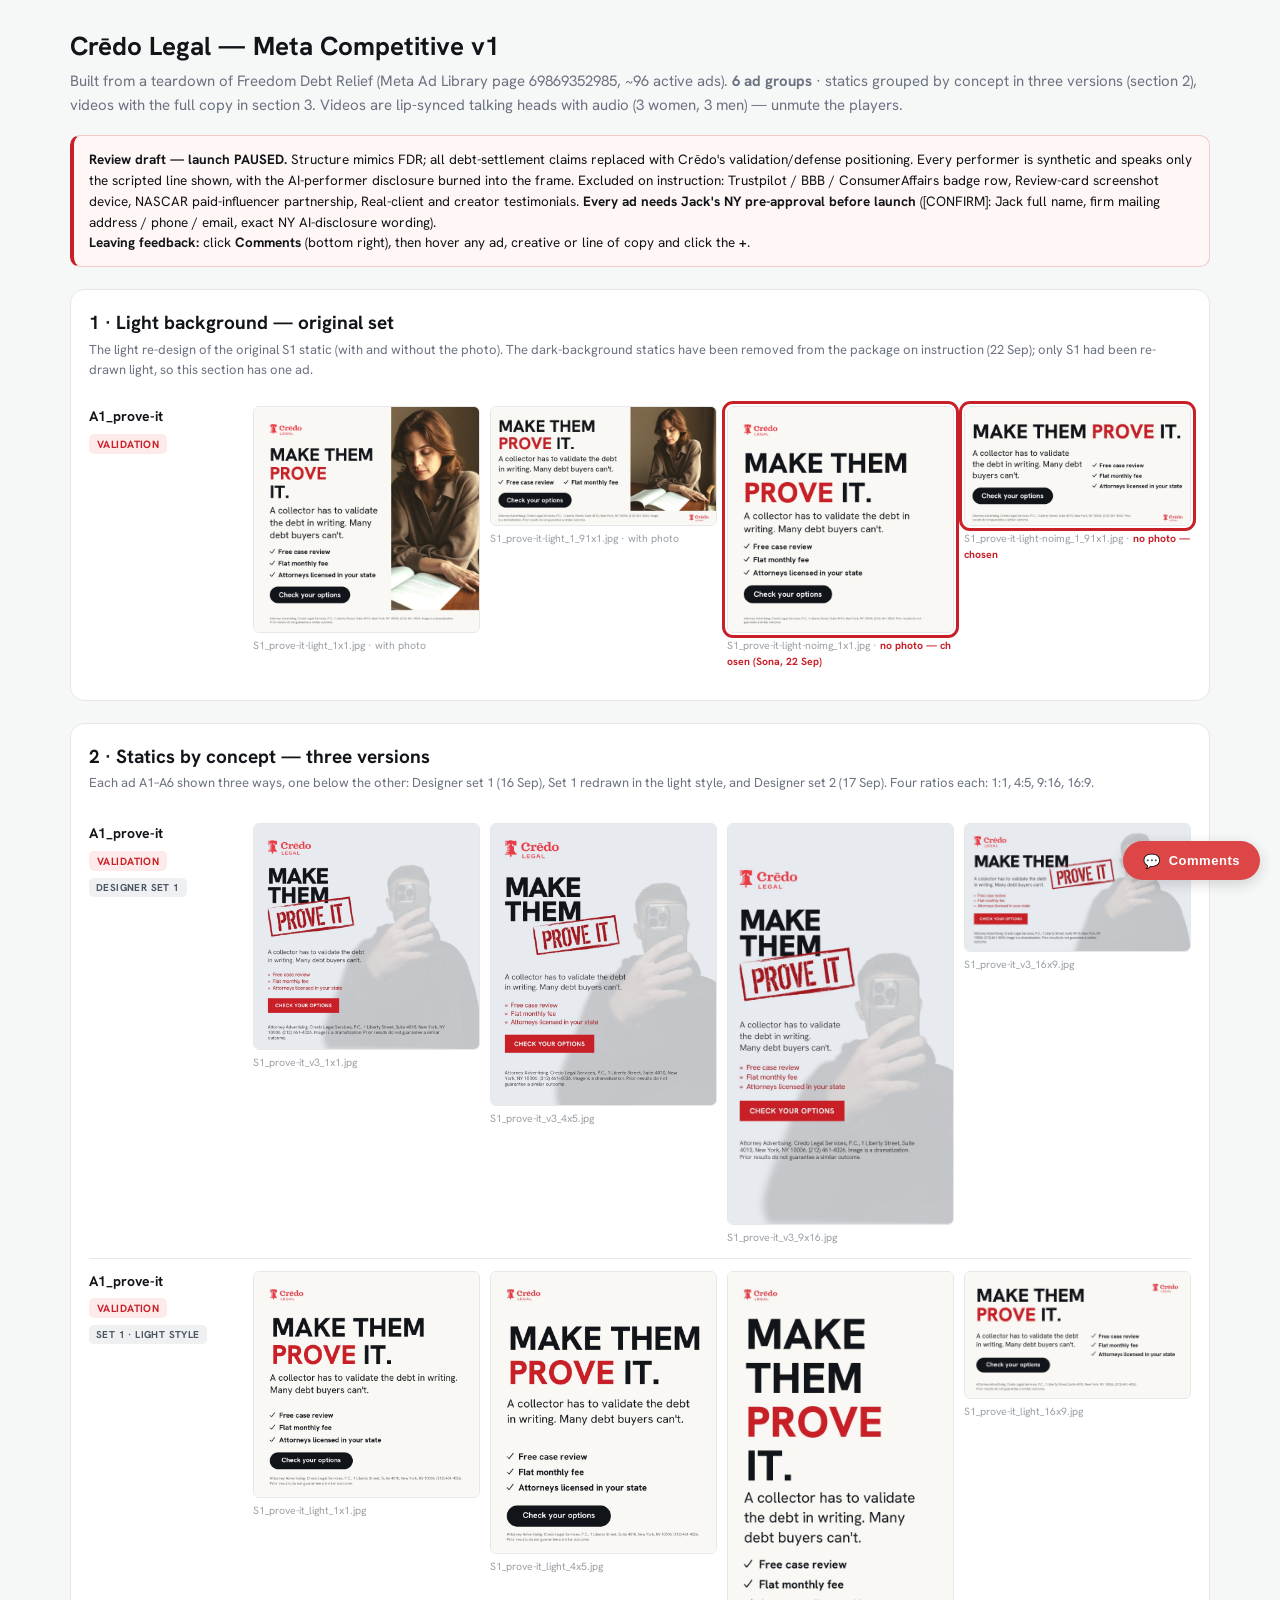
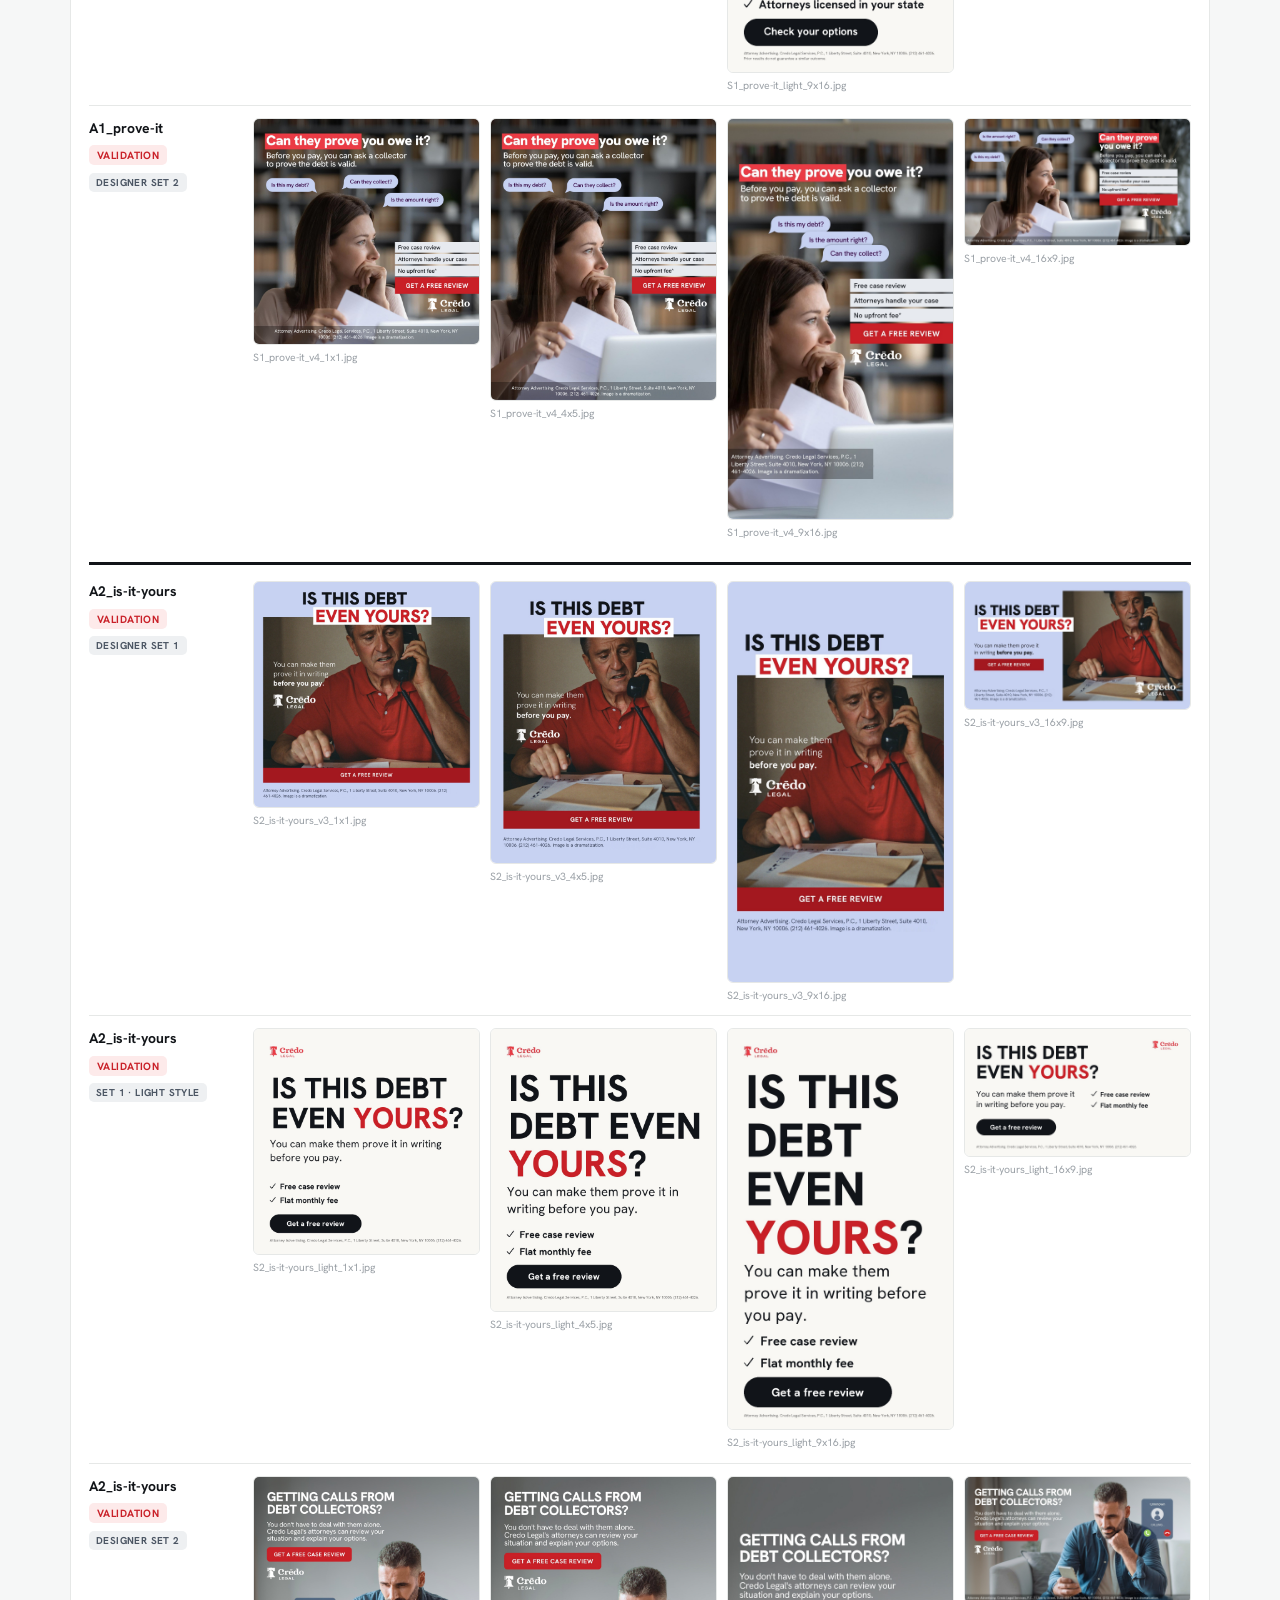
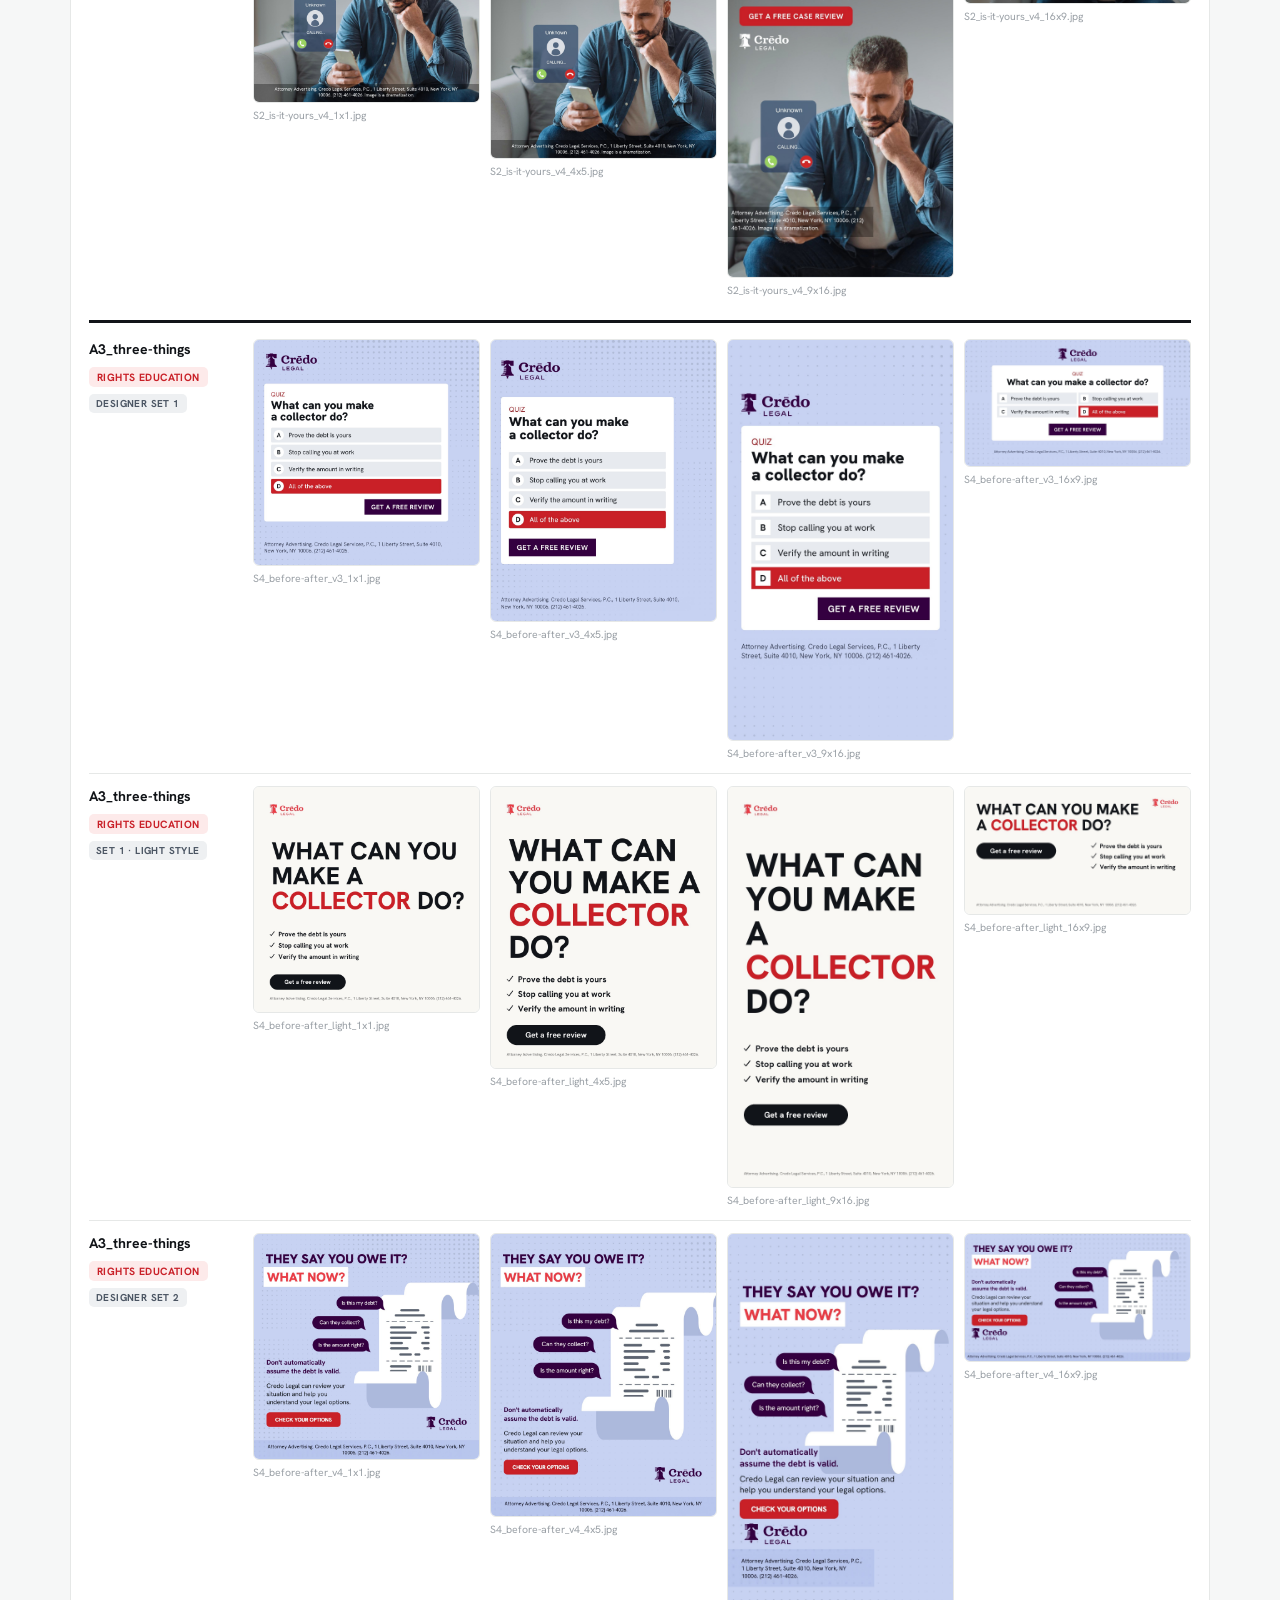
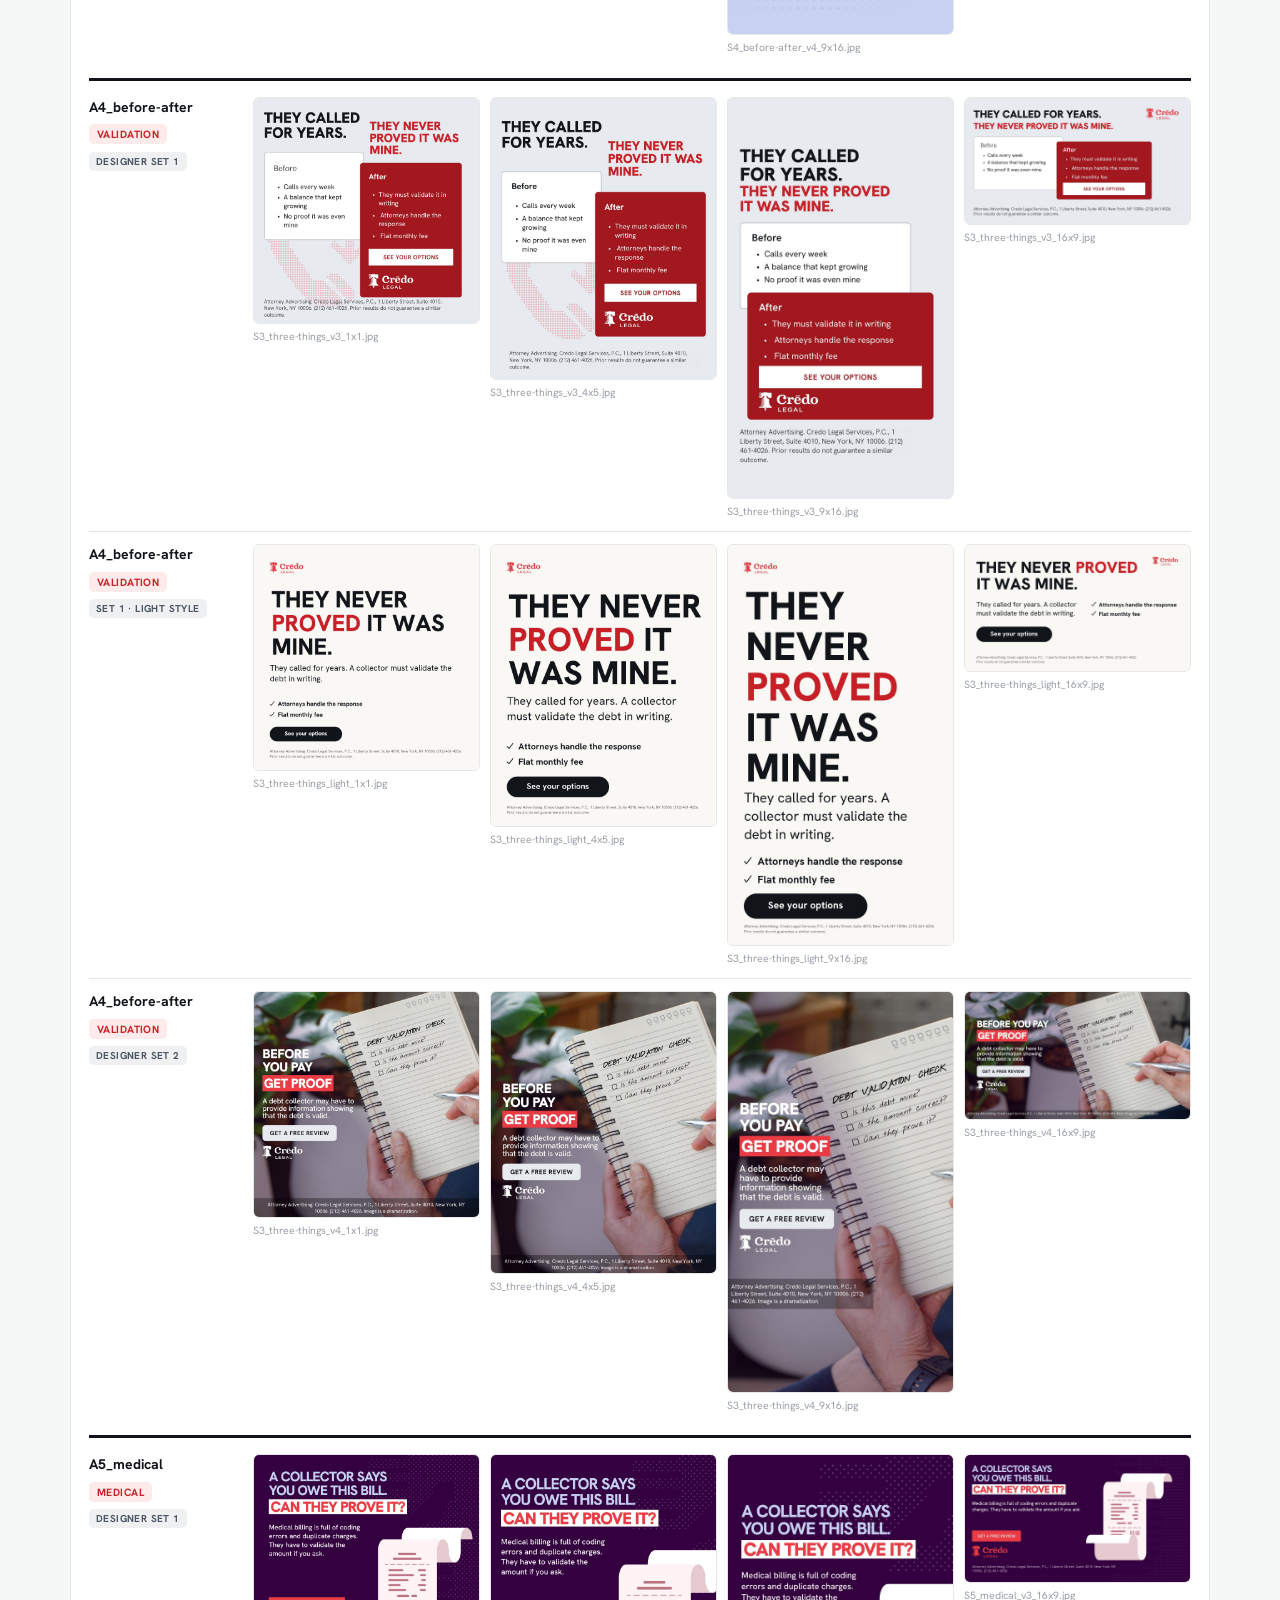
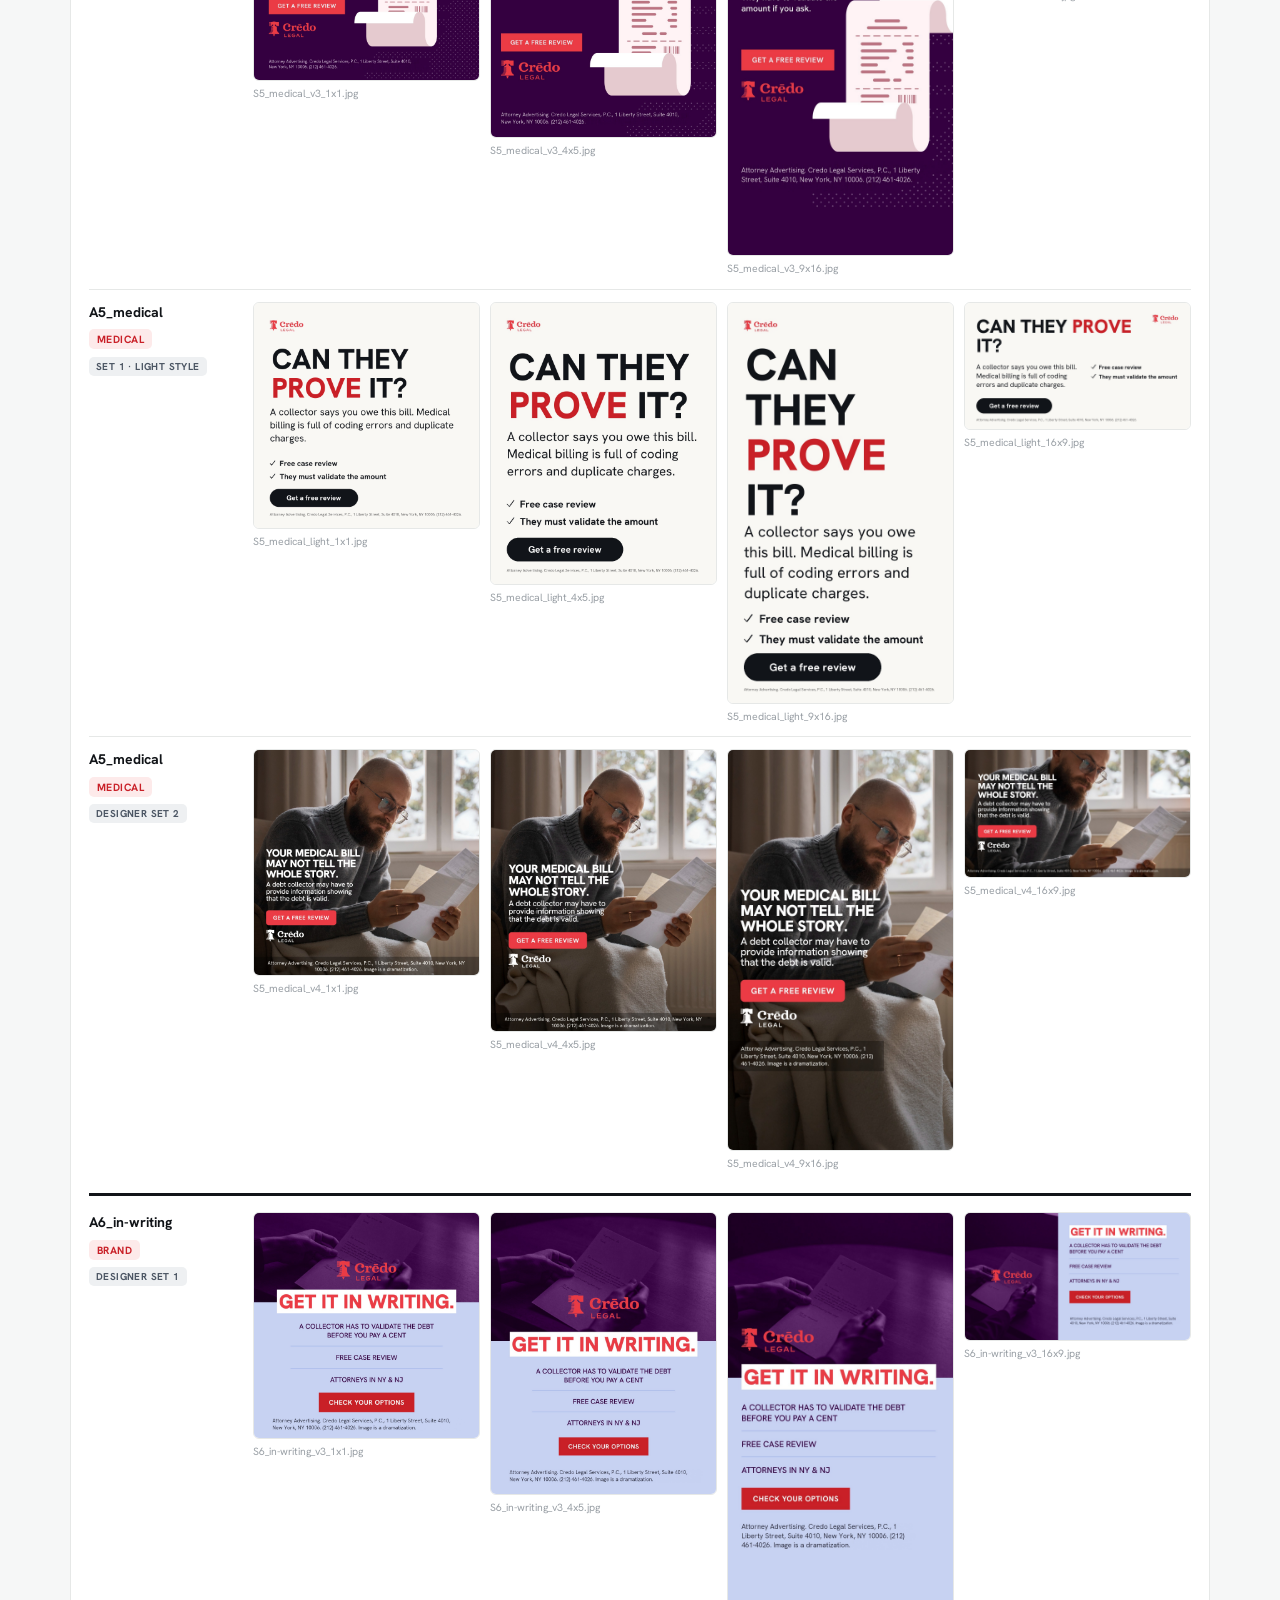
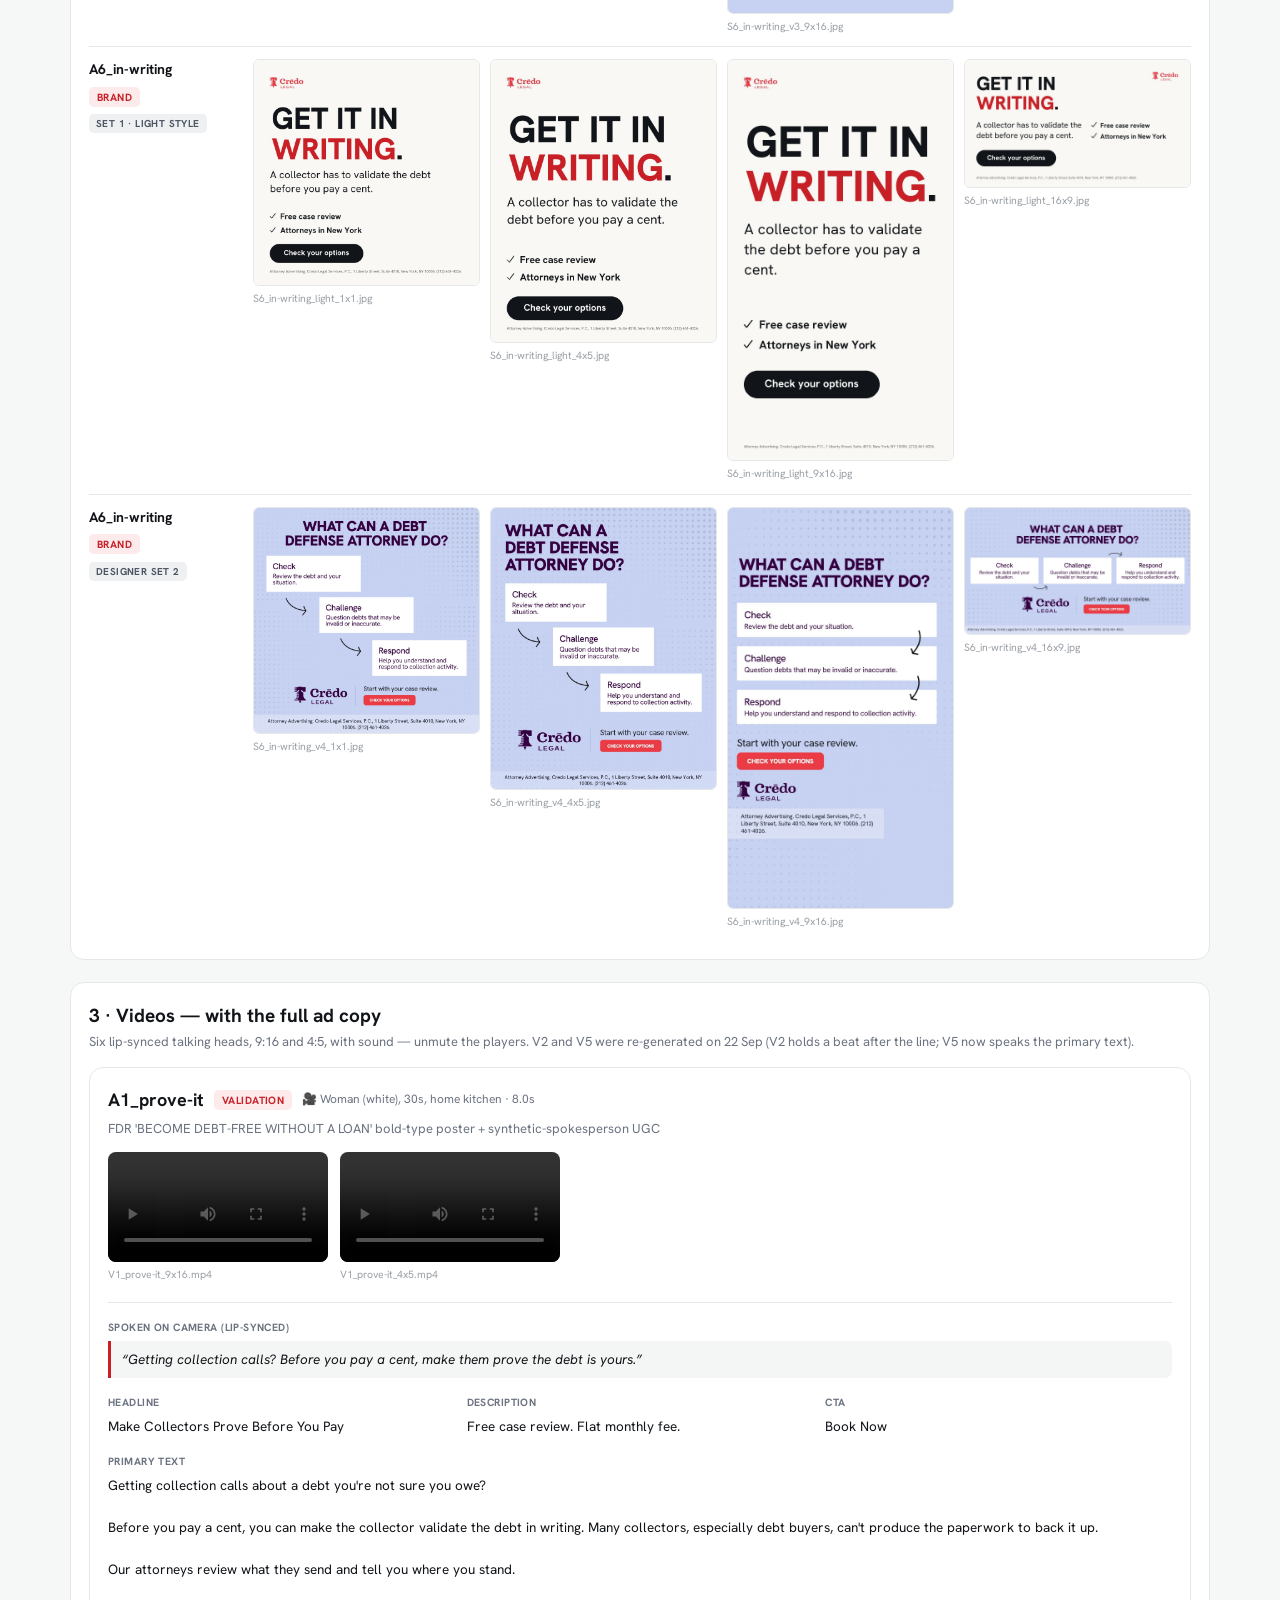
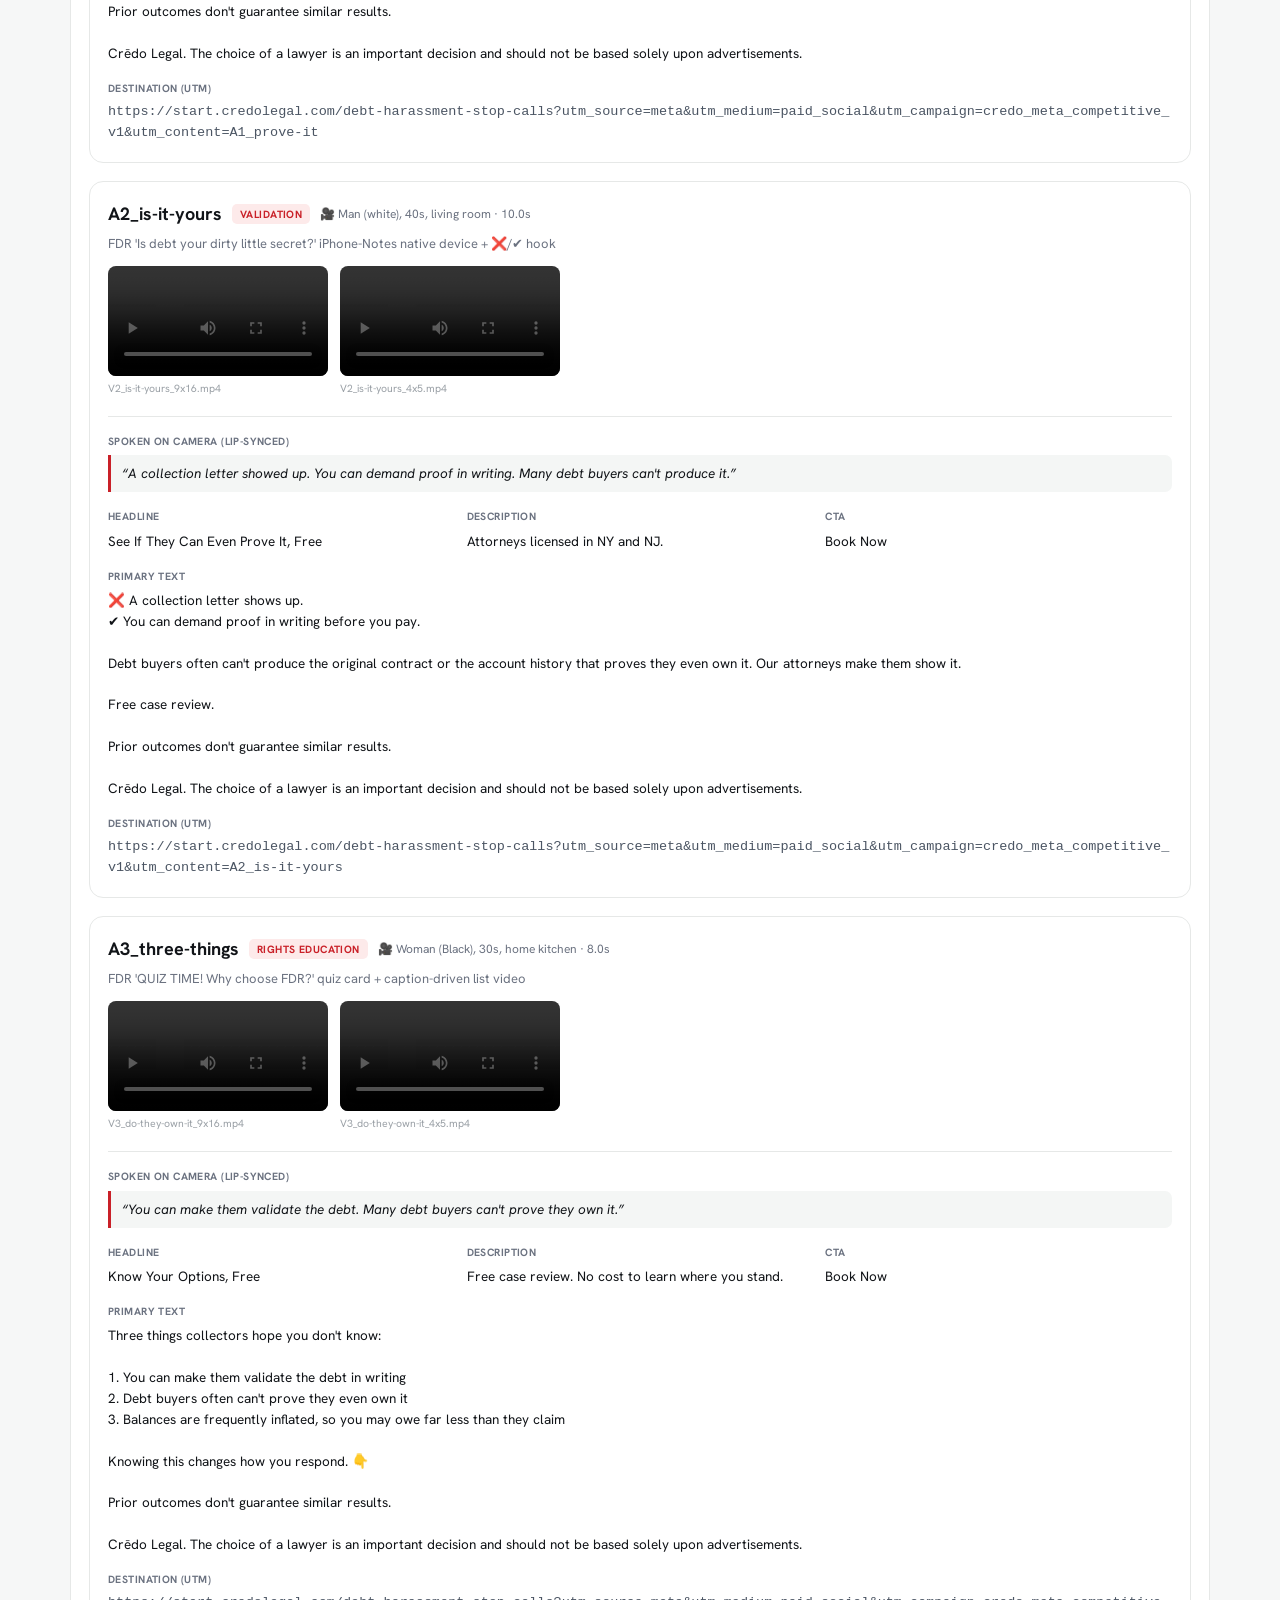
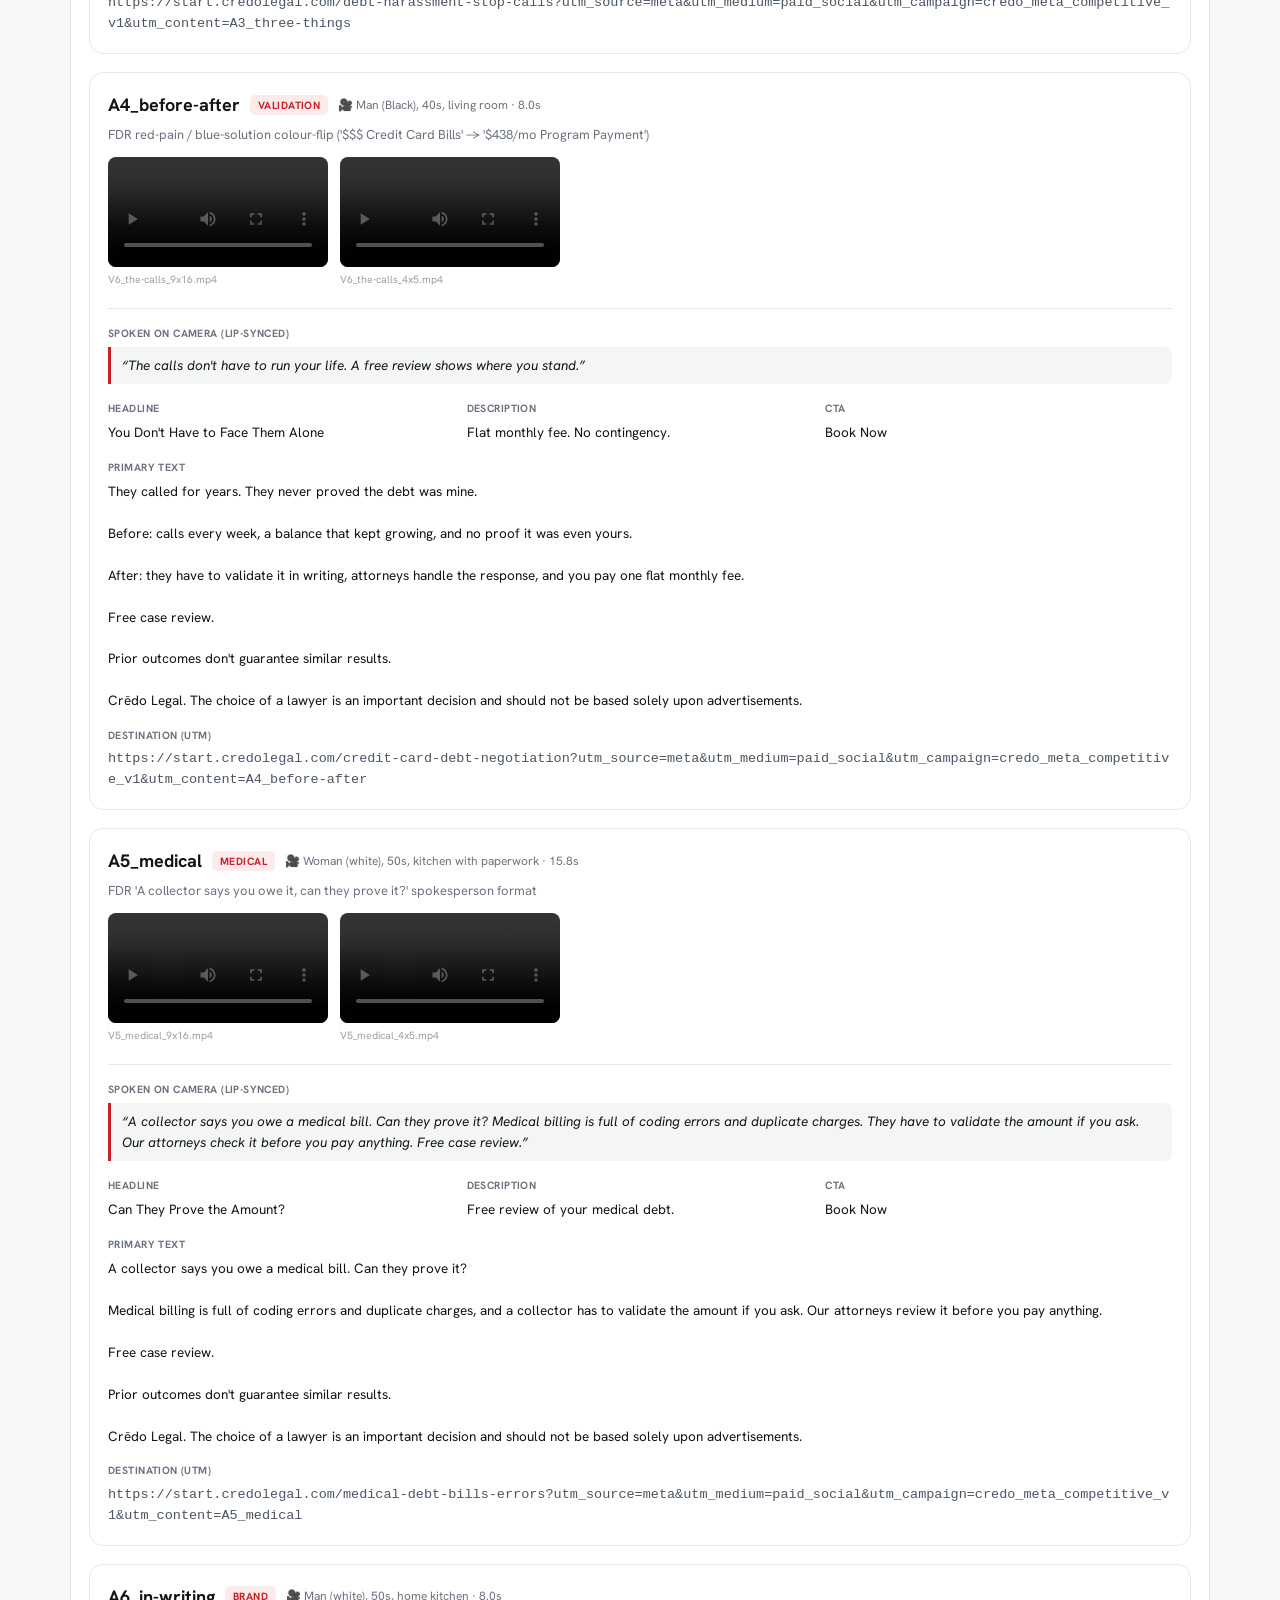
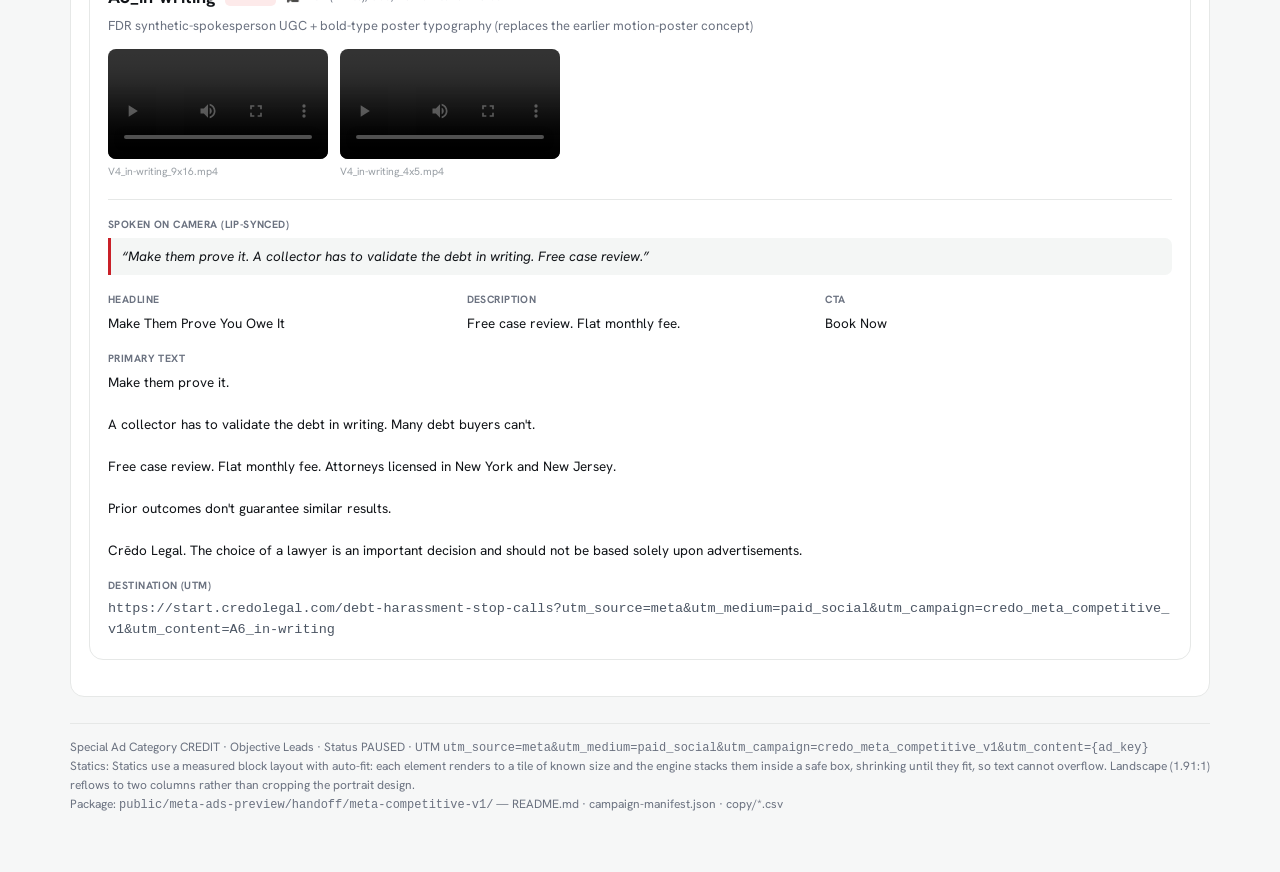
==== commit 1470a7f8: "Sync from credo-private/public/meta-ads-preview/ @ 719efa3" ====
--- a/handoff/meta-competitive-v1/index.html
+++ b/handoff/meta-competitive-v1/index.html
@@ -61,7 +61,7 @@
 <b>Every ad needs Jack's NY pre-approval before launch</b> ([CONFIRM]: Jack full name, firm mailing address / phone / email, exact NY AI-disclosure wording).<br>
 <b>Leaving feedback:</b> click <b>Comments</b> (bottom right), then hover any ad, creative or line of copy and click the <b>+</b>.</div>
 <section class="vsec" data-comment-target data-comment-id="section-light"><h2>1 · Light background — original set</h2><p class="sub">The light re-design of the original S1 static (with and without the photo). The dark-background statics have been removed from the package on instruction (22 Sep); only S1 had been re-drawn light, so this section has one ad.</p><div class="vrow" data-comment-target data-comment-id="A1_prove-it-light-row"><div class="who"><h3>A1_prove-it</h3><span class="pill">Validation</span></div><div class="row"><figure data-comment-target data-comment-id="A1_prove-it-static-light-1x1"><img src="creatives/static/S1_prove-it-light_1x1.jpg" alt="S1_prove-it-light_1x1.jpg · with photo" loading="lazy"><figcaption>S1_prove-it-light_1x1.jpg · with photo</figcaption></figure><figure data-comment-target data-comment-id="A1_prove-it-static-light-1_91x1"><img src="creatives/static/S1_prove-it-light_1_91x1.jpg" alt="S1_prove-it-light_1_91x1.jpg · with photo" loading="lazy"><figcaption>S1_prove-it-light_1_91x1.jpg · with photo</figcaption></figure><figure data-comment-target data-comment-id="A1_prove-it-static-light-noimg-1x1" class="chosen"><img src="creatives/static/S1_prove-it-light-noimg_1x1.jpg" alt="S1_prove-it-light-noimg_1x1.jpg · &lt;b&gt;no photo — chosen (Sona, 22 Sep)&lt;/b&gt;" loading="lazy"><figcaption>S1_prove-it-light-noimg_1x1.jpg · <b>no photo — chosen (Sona, 22 Sep)</b></figcaption></figure><figure data-comment-target data-comment-id="A1_prove-it-static-light-noimg-1_91x1" class="chosen"><img src="creatives/static/S1_prove-it-light-noimg_1_91x1.jpg" alt="S1_prove-it-light-noimg_1_91x1.jpg · &lt;b&gt;no photo — chosen&lt;/b&gt;" loading="lazy"><figcaption>S1_prove-it-light-noimg_1_91x1.jpg · <b>no photo — chosen</b></figcaption></figure></div></div></section>
-<section class="vsec" data-comment-target data-comment-id="section-by-concept"><h2>2 · Statics by concept — three versions</h2><p class="sub">Each ad A1–A6 shown three ways, one below the other: Designer set 1 (16 Sep), Set 1 redrawn in the light style, and Designer set 2 (17 Sep). Four ratios each: 1:1, 4:5, 9:16, 16:9.</p><div class="cgroup" data-comment-target data-comment-id="A1_prove-it-versions"><div class="vrow" data-comment-target data-comment-id="A1_prove-it-v3"><div class="who"><h3>A1_prove-it</h3><span class="pill">Validation</span><br><span class="ver">Designer set 1</span></div><div class="row"><figure data-comment-target data-comment-id="A1_prove-it-v3-1x1"><img src="creatives/static/v3/S1_prove-it_v3_1x1.jpg" alt="S1_prove-it_v3_1x1.jpg" loading="lazy"><figcaption>S1_prove-it_v3_1x1.jpg</figcaption></figure><figure data-comment-target data-comment-id="A1_prove-it-v3-4x5"><img src="creatives/static/v3/S1_prove-it_v3_4x5.jpg" alt="S1_prove-it_v3_4x5.jpg" loading="lazy"><figcaption>S1_prove-it_v3_4x5.jpg</figcaption></figure><figure data-comment-target data-comment-id="A1_prove-it-v3-9x16"><img src="creatives/static/v3/S1_prove-it_v3_9x16.jpg" alt="S1_prove-it_v3_9x16.jpg" loading="lazy"><figcaption>S1_prove-it_v3_9x16.jpg</figcaption></figure><figure data-comment-target data-comment-id="A1_prove-it-v3-16x9"><img src="creatives/static/v3/S1_prove-it_v3_16x9.jpg" alt="S1_prove-it_v3_16x9.jpg" loading="lazy"><figcaption>S1_prove-it_v3_16x9.jpg</figcaption></figure></div></div><div class="vrow" data-comment-target data-comment-id="A1_prove-it-light"><div class="who"><h3>A1_prove-it</h3><span class="pill">Validation</span><br><span class="ver">Set 1 · light style</span></div><div class="row"><figure data-comment-target data-comment-id="A1_prove-it-light-1x1"><img src="creatives/static/light/S1_prove-it_light_1x1.jpg" alt="A1_prove-it light style 1x1" loading="lazy"><figcaption>S1_prove-it_light_1x1.jpg</figcaption></figure><figure data-comment-target data-comment-id="A1_prove-it-light-4x5"><img src="creatives/static/light/S1_prove-it_light_4x5.jpg" alt="A1_prove-it light style 4x5" loading="lazy"><figcaption>S1_prove-it_light_4x5.jpg</figcaption></figure><figure data-comment-target data-comment-id="A1_prove-it-light-9x16"><img src="creatives/static/light/S1_prove-it_light_9x16.jpg" alt="A1_prove-it light style 9x16" loading="lazy"><figcaption>S1_prove-it_light_9x16.jpg</figcaption></figure><figure data-comment-target data-comment-id="A1_prove-it-light-16x9"><img src="creatives/static/light/S1_prove-it_light_16x9.jpg" alt="A1_prove-it light style 16x9" loading="lazy"><figcaption>S1_prove-it_light_16x9.jpg</figcaption></figure></div></div><div class="vrow" data-comment-target data-comment-id="A1_prove-it-v4"><div class="who"><h3>A1_prove-it</h3><span class="pill">Validation</span><br><span class="ver">Designer set 2</span></div><div class="row"><figure data-comment-target data-comment-id="A1_prove-it-v4-1x1"><img src="creatives/static/v4/S1_prove-it_v4_1x1.jpg" alt="S1_prove-it_v4_1x1.jpg" loading="lazy"><figcaption>S1_prove-it_v4_1x1.jpg</figcaption></figure><figure data-comment-target data-comment-id="A1_prove-it-v4-4x5"><img src="creatives/static/v4/S1_prove-it_v4_4x5.jpg" alt="S1_prove-it_v4_4x5.jpg" loading="lazy"><figcaption>S1_prove-it_v4_4x5.jpg</figcaption></figure><figure data-comment-target data-comment-id="A1_prove-it-v4-9x16"><img src="creatives/static/v4/S1_prove-it_v4_9x16.jpg" alt="S1_prove-it_v4_9x16.jpg" loading="lazy"><figcaption>S1_prove-it_v4_9x16.jpg</figcaption></figure><figure data-comment-target data-comment-id="A1_prove-it-v4-16x9"><img src="creatives/static/v4/S1_prove-it_v4_16x9.jpg" alt="S1_prove-it_v4_16x9.jpg" loading="lazy"><figcaption>S1_prove-it_v4_16x9.jpg</figcaption></figure></div></div></div><div class="cgroup" data-comment-target data-comment-id="A2_is-it-yours-versions"><div class="vrow" data-comment-target data-comment-id="A2_is-it-yours-v3"><div class="who"><h3>A2_is-it-yours</h3><span class="pill">Validation</span><br><span class="ver">Designer set 1</span></div><div class="row"><figure data-comment-target data-comment-id="A2_is-it-yours-v3-1x1"><img src="creatives/static/v3/S2_is-it-yours_v3_1x1.jpg" alt="S2_is-it-yours_v3_1x1.jpg" loading="lazy"><figcaption>S2_is-it-yours_v3_1x1.jpg</figcaption></figure><figure data-comment-target data-comment-id="A2_is-it-yours-v3-4x5"><img src="creatives/static/v3/S2_is-it-yours_v3_4x5.jpg" alt="S2_is-it-yours_v3_4x5.jpg" loading="lazy"><figcaption>S2_is-it-yours_v3_4x5.jpg</figcaption></figure><figure data-comment-target data-comment-id="A2_is-it-yours-v3-9x16"><img src="creatives/static/v3/S2_is-it-yours_v3_9x16.jpg" alt="S2_is-it-yours_v3_9x16.jpg" loading="lazy"><figcaption>S2_is-it-yours_v3_9x16.jpg</figcaption></figure><figure data-comment-target data-comment-id="A2_is-it-yours-v3-16x9"><img src="creatives/static/v3/S2_is-it-yours_v3_16x9.jpg" alt="S2_is-it-yours_v3_16x9.jpg" loading="lazy"><figcaption>S2_is-it-yours_v3_16x9.jpg</figcaption></figure></div></div><div class="vrow" data-comment-target data-comment-id="A2_is-it-yours-light"><div class="who"><h3>A2_is-it-yours</h3><span class="pill">Validation</span><br><span class="ver">Set 1 · light style</span></div><div class="row"><figure data-comment-target data-comment-id="A2_is-it-yours-light-1x1"><img src="creatives/static/light/S2_is-it-yours_light_1x1.jpg" alt="A2_is-it-yours light style 1x1" loading="lazy"><figcaption>S2_is-it-yours_light_1x1.jpg</figcaption></figure><figure data-comment-target data-comment-id="A2_is-it-yours-light-4x5"><img src="creatives/static/light/S2_is-it-yours_light_4x5.jpg" alt="A2_is-it-yours light style 4x5" loading="lazy"><figcaption>S2_is-it-yours_light_4x5.jpg</figcaption></figure><figure data-comment-target data-comment-id="A2_is-it-yours-light-9x16"><img src="creatives/static/light/S2_is-it-yours_light_9x16.jpg" alt="A2_is-it-yours light style 9x16" loading="lazy"><figcaption>S2_is-it-yours_light_9x16.jpg</figcaption></figure><figure data-comment-target data-comment-id="A2_is-it-yours-light-16x9"><img src="creatives/static/light/S2_is-it-yours_light_16x9.jpg" alt="A2_is-it-yours light style 16x9" loading="lazy"><figcaption>S2_is-it-yours_light_16x9.jpg</figcaption></figure></div></div><div class="vrow" data-comment-target data-comment-id="A2_is-it-yours-v4"><div class="who"><h3>A2_is-it-yours</h3><span class="pill">Validation</span><br><span class="ver">Designer set 2</span></div><div class="row"><figure data-comment-target data-comment-id="A2_is-it-yours-v4-1x1"><img src="creatives/static/v4/S2_is-it-yours_v4_1x1.jpg" alt="S2_is-it-yours_v4_1x1.jpg" loading="lazy"><figcaption>S2_is-it-yours_v4_1x1.jpg</figcaption></figure><figure data-comment-target data-comment-id="A2_is-it-yours-v4-4x5"><img src="creatives/static/v4/S2_is-it-yours_v4_4x5.jpg" alt="S2_is-it-yours_v4_4x5.jpg" loading="lazy"><figcaption>S2_is-it-yours_v4_4x5.jpg</figcaption></figure><figure data-comment-target data-comment-id="A2_is-it-yours-v4-9x16"><img src="creatives/static/v4/S2_is-it-yours_v4_9x16.jpg" alt="S2_is-it-yours_v4_9x16.jpg" loading="lazy"><figcaption>S2_is-it-yours_v4_9x16.jpg</figcaption></figure><figure data-comment-target data-comment-id="A2_is-it-yours-v4-16x9"><img src="creatives/static/v4/S2_is-it-yours_v4_16x9.jpg" alt="S2_is-it-yours_v4_16x9.jpg" loading="lazy"><figcaption>S2_is-it-yours_v4_16x9.jpg</figcaption></figure></div></div></div><div class="cgroup" data-comment-target data-comment-id="A3_three-things-versions"><div class="vrow" data-comment-target data-comment-id="A3_three-things-v3"><div class="who"><h3>A3_three-things</h3><span class="pill">Rights education</span><br><span class="ver">Designer set 1</span></div><div class="row"><figure data-comment-target data-comment-id="A3_three-things-v3-1x1"><img src="creatives/static/v3/S3_three-things_v3_1x1.jpg" alt="S3_three-things_v3_1x1.jpg" loading="lazy"><figcaption>S3_three-things_v3_1x1.jpg</figcaption></figure><figure data-comment-target data-comment-id="A3_three-things-v3-4x5"><img src="creatives/static/v3/S3_three-things_v3_4x5.jpg" alt="S3_three-things_v3_4x5.jpg" loading="lazy"><figcaption>S3_three-things_v3_4x5.jpg</figcaption></figure><figure data-comment-target data-comment-id="A3_three-things-v3-9x16"><img src="creatives/static/v3/S3_three-things_v3_9x16.jpg" alt="S3_three-things_v3_9x16.jpg" loading="lazy"><figcaption>S3_three-things_v3_9x16.jpg</figcaption></figure><figure data-comment-target data-comment-id="A3_three-things-v3-16x9"><img src="creatives/static/v3/S3_three-things_v3_16x9.jpg" alt="S3_three-things_v3_16x9.jpg" loading="lazy"><figcaption>S3_three-things_v3_16x9.jpg</figcaption></figure></div></div><div class="vrow" data-comment-target data-comment-id="A3_three-things-light"><div class="who"><h3>A3_three-things</h3><span class="pill">Rights education</span><br><span class="ver">Set 1 · light style</span></div><div class="row"><figure data-comment-target data-comment-id="A3_three-things-light-1x1"><img src="creatives/static/light/S3_three-things_light_1x1.jpg" alt="A3_three-things light style 1x1" loading="lazy"><figcaption>S3_three-things_light_1x1.jpg</figcaption></figure><figure data-comment-target data-comment-id="A3_three-things-light-4x5"><img src="creatives/static/light/S3_three-things_light_4x5.jpg" alt="A3_three-things light style 4x5" loading="lazy"><figcaption>S3_three-things_light_4x5.jpg</figcaption></figure><figure data-comment-target data-comment-id="A3_three-things-light-9x16"><img src="creatives/static/light/S3_three-things_light_9x16.jpg" alt="A3_three-things light style 9x16" loading="lazy"><figcaption>S3_three-things_light_9x16.jpg</figcaption></figure><figure data-comment-target data-comment-id="A3_three-things-light-16x9"><img src="creatives/static/light/S3_three-things_light_16x9.jpg" alt="A3_three-things light style 16x9" loading="lazy"><figcaption>S3_three-things_light_16x9.jpg</figcaption></figure></div></div><div class="vrow" data-comment-target data-comment-id="A3_three-things-v4"><div class="who"><h3>A3_three-things</h3><span class="pill">Rights education</span><br><span class="ver">Designer set 2</span></div><div class="row"><figure data-comment-target data-comment-id="A3_three-things-v4-1x1"><img src="creatives/static/v4/S3_three-things_v4_1x1.jpg" alt="S3_three-things_v4_1x1.jpg" loading="lazy"><figcaption>S3_three-things_v4_1x1.jpg</figcaption></figure><figure data-comment-target data-comment-id="A3_three-things-v4-4x5"><img src="creatives/static/v4/S3_three-things_v4_4x5.jpg" alt="S3_three-things_v4_4x5.jpg" loading="lazy"><figcaption>S3_three-things_v4_4x5.jpg</figcaption></figure><figure data-comment-target data-comment-id="A3_three-things-v4-9x16"><img src="creatives/static/v4/S3_three-things_v4_9x16.jpg" alt="S3_three-things_v4_9x16.jpg" loading="lazy"><figcaption>S3_three-things_v4_9x16.jpg</figcaption></figure><figure data-comment-target data-comment-id="A3_three-things-v4-16x9"><img src="creatives/static/v4/S3_three-things_v4_16x9.jpg" alt="S3_three-things_v4_16x9.jpg" loading="lazy"><figcaption>S3_three-things_v4_16x9.jpg</figcaption></figure></div></div></div><div class="cgroup" data-comment-target data-comment-id="A4_before-after-versions"><div class="vrow" data-comment-target data-comment-id="A4_before-after-v3"><div class="who"><h3>A4_before-after</h3><span class="pill">Validation</span><br><span class="ver">Designer set 1</span></div><div class="row"><figure data-comment-target data-comment-id="A4_before-after-v3-1x1"><img src="creatives/static/v3/S4_before-after_v3_1x1.jpg" alt="S4_before-after_v3_1x1.jpg" loading="lazy"><figcaption>S4_before-after_v3_1x1.jpg</figcaption></figure><figure data-comment-target data-comment-id="A4_before-after-v3-4x5"><img src="creatives/static/v3/S4_before-after_v3_4x5.jpg" alt="S4_before-after_v3_4x5.jpg" loading="lazy"><figcaption>S4_before-after_v3_4x5.jpg</figcaption></figure><figure data-comment-target data-comment-id="A4_before-after-v3-9x16"><img src="creatives/static/v3/S4_before-after_v3_9x16.jpg" alt="S4_before-after_v3_9x16.jpg" loading="lazy"><figcaption>S4_before-after_v3_9x16.jpg</figcaption></figure><figure data-comment-target data-comment-id="A4_before-after-v3-16x9"><img src="creatives/static/v3/S4_before-after_v3_16x9.jpg" alt="S4_before-after_v3_16x9.jpg" loading="lazy"><figcaption>S4_before-after_v3_16x9.jpg</figcaption></figure></div></div><div class="vrow" data-comment-target data-comment-id="A4_before-after-light"><div class="who"><h3>A4_before-after</h3><span class="pill">Validation</span><br><span class="ver">Set 1 · light style</span></div><div class="row"><figure data-comment-target data-comment-id="A4_before-after-light-1x1"><img src="creatives/static/light/S4_before-after_light_1x1.jpg" alt="A4_before-after light style 1x1" loading="lazy"><figcaption>S4_before-after_light_1x1.jpg</figcaption></figure><figure data-comment-target data-comment-id="A4_before-after-light-4x5"><img src="creatives/static/light/S4_before-after_light_4x5.jpg" alt="A4_before-after light style 4x5" loading="lazy"><figcaption>S4_before-after_light_4x5.jpg</figcaption></figure><figure data-comment-target data-comment-id="A4_before-after-light-9x16"><img src="creatives/static/light/S4_before-after_light_9x16.jpg" alt="A4_before-after light style 9x16" loading="lazy"><figcaption>S4_before-after_light_9x16.jpg</figcaption></figure><figure data-comment-target data-comment-id="A4_before-after-light-16x9"><img src="creatives/static/light/S4_before-after_light_16x9.jpg" alt="A4_before-after light style 16x9" loading="lazy"><figcaption>S4_before-after_light_16x9.jpg</figcaption></figure></div></div><div class="vrow" data-comment-target data-comment-id="A4_before-after-v4"><div class="who"><h3>A4_before-after</h3><span class="pill">Validation</span><br><span class="ver">Designer set 2</span></div><div class="row"><figure data-comment-target data-comment-id="A4_before-after-v4-1x1"><img src="creatives/static/v4/S4_before-after_v4_1x1.jpg" alt="S4_before-after_v4_1x1.jpg" loading="lazy"><figcaption>S4_before-after_v4_1x1.jpg</figcaption></figure><figure data-comment-target data-comment-id="A4_before-after-v4-4x5"><img src="creatives/static/v4/S4_before-after_v4_4x5.jpg" alt="S4_before-after_v4_4x5.jpg" loading="lazy"><figcaption>S4_before-after_v4_4x5.jpg</figcaption></figure><figure data-comment-target data-comment-id="A4_before-after-v4-9x16"><img src="creatives/static/v4/S4_before-after_v4_9x16.jpg" alt="S4_before-after_v4_9x16.jpg" loading="lazy"><figcaption>S4_before-after_v4_9x16.jpg</figcaption></figure><figure data-comment-target data-comment-id="A4_before-after-v4-16x9"><img src="creatives/static/v4/S4_before-after_v4_16x9.jpg" alt="S4_before-after_v4_16x9.jpg" loading="lazy"><figcaption>S4_before-after_v4_16x9.jpg</figcaption></figure></div></div></div><div class="cgroup" data-comment-target data-comment-id="A5_medical-versions"><div class="vrow" data-comment-target data-comment-id="A5_medical-v3"><div class="who"><h3>A5_medical</h3><span class="pill">Medical</span><br><span class="ver">Designer set 1</span></div><div class="row"><figure data-comment-target data-comment-id="A5_medical-v3-1x1"><img src="creatives/static/v3/S5_medical_v3_1x1.jpg" alt="S5_medical_v3_1x1.jpg" loading="lazy"><figcaption>S5_medical_v3_1x1.jpg</figcaption></figure><figure data-comment-target data-comment-id="A5_medical-v3-4x5"><img src="creatives/static/v3/S5_medical_v3_4x5.jpg" alt="S5_medical_v3_4x5.jpg" loading="lazy"><figcaption>S5_medical_v3_4x5.jpg</figcaption></figure><figure data-comment-target data-comment-id="A5_medical-v3-9x16"><img src="creatives/static/v3/S5_medical_v3_9x16.jpg" alt="S5_medical_v3_9x16.jpg" loading="lazy"><figcaption>S5_medical_v3_9x16.jpg</figcaption></figure><figure data-comment-target data-comment-id="A5_medical-v3-16x9"><img src="creatives/static/v3/S5_medical_v3_16x9.jpg" alt="S5_medical_v3_16x9.jpg" loading="lazy"><figcaption>S5_medical_v3_16x9.jpg</figcaption></figure></div></div><div class="vrow" data-comment-target data-comment-id="A5_medical-light"><div class="who"><h3>A5_medical</h3><span class="pill">Medical</span><br><span class="ver">Set 1 · light style</span></div><div class="row"><figure data-comment-target data-comment-id="A5_medical-light-1x1"><img src="creatives/static/light/S5_medical_light_1x1.jpg" alt="A5_medical light style 1x1" loading="lazy"><figcaption>S5_medical_light_1x1.jpg</figcaption></figure><figure data-comment-target data-comment-id="A5_medical-light-4x5"><img src="creatives/static/light/S5_medical_light_4x5.jpg" alt="A5_medical light style 4x5" loading="lazy"><figcaption>S5_medical_light_4x5.jpg</figcaption></figure><figure data-comment-target data-comment-id="A5_medical-light-9x16"><img src="creatives/static/light/S5_medical_light_9x16.jpg" alt="A5_medical light style 9x16" loading="lazy"><figcaption>S5_medical_light_9x16.jpg</figcaption></figure><figure data-comment-target data-comment-id="A5_medical-light-16x9"><img src="creatives/static/light/S5_medical_light_16x9.jpg" alt="A5_medical light style 16x9" loading="lazy"><figcaption>S5_medical_light_16x9.jpg</figcaption></figure></div></div><div class="vrow" data-comment-target data-comment-id="A5_medical-v4"><div class="who"><h3>A5_medical</h3><span class="pill">Medical</span><br><span class="ver">Designer set 2</span></div><div class="row"><figure data-comment-target data-comment-id="A5_medical-v4-1x1"><img src="creatives/static/v4/S5_medical_v4_1x1.jpg" alt="S5_medical_v4_1x1.jpg" loading="lazy"><figcaption>S5_medical_v4_1x1.jpg</figcaption></figure><figure data-comment-target data-comment-id="A5_medical-v4-4x5"><img src="creatives/static/v4/S5_medical_v4_4x5.jpg" alt="S5_medical_v4_4x5.jpg" loading="lazy"><figcaption>S5_medical_v4_4x5.jpg</figcaption></figure><figure data-comment-target data-comment-id="A5_medical-v4-9x16"><img src="creatives/static/v4/S5_medical_v4_9x16.jpg" alt="S5_medical_v4_9x16.jpg" loading="lazy"><figcaption>S5_medical_v4_9x16.jpg</figcaption></figure><figure data-comment-target data-comment-id="A5_medical-v4-16x9"><img src="creatives/static/v4/S5_medical_v4_16x9.jpg" alt="S5_medical_v4_16x9.jpg" loading="lazy"><figcaption>S5_medical_v4_16x9.jpg</figcaption></figure></div></div></div><div class="cgroup" data-comment-target data-comment-id="A6_in-writing-versions"><div class="vrow" data-comment-target data-comment-id="A6_in-writing-v3"><div class="who"><h3>A6_in-writing</h3><span class="pill">Brand</span><br><span class="ver">Designer set 1</span></div><div class="row"><figure data-comment-target data-comment-id="A6_in-writing-v3-1x1"><img src="creatives/static/v3/S6_in-writing_v3_1x1.jpg" alt="S6_in-writing_v3_1x1.jpg" loading="lazy"><figcaption>S6_in-writing_v3_1x1.jpg</figcaption></figure><figure data-comment-target data-comment-id="A6_in-writing-v3-4x5"><img src="creatives/static/v3/S6_in-writing_v3_4x5.jpg" alt="S6_in-writing_v3_4x5.jpg" loading="lazy"><figcaption>S6_in-writing_v3_4x5.jpg</figcaption></figure><figure data-comment-target data-comment-id="A6_in-writing-v3-9x16"><img src="creatives/static/v3/S6_in-writing_v3_9x16.jpg" alt="S6_in-writing_v3_9x16.jpg" loading="lazy"><figcaption>S6_in-writing_v3_9x16.jpg</figcaption></figure><figure data-comment-target data-comment-id="A6_in-writing-v3-16x9"><img src="creatives/static/v3/S6_in-writing_v3_16x9.jpg" alt="S6_in-writing_v3_16x9.jpg" loading="lazy"><figcaption>S6_in-writing_v3_16x9.jpg</figcaption></figure></div></div><div class="vrow" data-comment-target data-comment-id="A6_in-writing-light"><div class="who"><h3>A6_in-writing</h3><span class="pill">Brand</span><br><span class="ver">Set 1 · light style</span></div><div class="row"><figure data-comment-target data-comment-id="A6_in-writing-light-1x1"><img src="creatives/static/light/S6_in-writing_light_1x1.jpg" alt="A6_in-writing light style 1x1" loading="lazy"><figcaption>S6_in-writing_light_1x1.jpg</figcaption></figure><figure data-comment-target data-comment-id="A6_in-writing-light-4x5"><img src="creatives/static/light/S6_in-writing_light_4x5.jpg" alt="A6_in-writing light style 4x5" loading="lazy"><figcaption>S6_in-writing_light_4x5.jpg</figcaption></figure><figure data-comment-target data-comment-id="A6_in-writing-light-9x16"><img src="creatives/static/light/S6_in-writing_light_9x16.jpg" alt="A6_in-writing light style 9x16" loading="lazy"><figcaption>S6_in-writing_light_9x16.jpg</figcaption></figure><figure data-comment-target data-comment-id="A6_in-writing-light-16x9"><img src="creatives/static/light/S6_in-writing_light_16x9.jpg" alt="A6_in-writing light style 16x9" loading="lazy"><figcaption>S6_in-writing_light_16x9.jpg</figcaption></figure></div></div><div class="vrow" data-comment-target data-comment-id="A6_in-writing-v4"><div class="who"><h3>A6_in-writing</h3><span class="pill">Brand</span><br><span class="ver">Designer set 2</span></div><div class="row"><figure data-comment-target data-comment-id="A6_in-writing-v4-1x1"><img src="creatives/static/v4/S6_in-writing_v4_1x1.jpg" alt="S6_in-writing_v4_1x1.jpg" loading="lazy"><figcaption>S6_in-writing_v4_1x1.jpg</figcaption></figure><figure data-comment-target data-comment-id="A6_in-writing-v4-4x5"><img src="creatives/static/v4/S6_in-writing_v4_4x5.jpg" alt="S6_in-writing_v4_4x5.jpg" loading="lazy"><figcaption>S6_in-writing_v4_4x5.jpg</figcaption></figure><figure data-comment-target data-comment-id="A6_in-writing-v4-9x16"><img src="creatives/static/v4/S6_in-writing_v4_9x16.jpg" alt="S6_in-writing_v4_9x16.jpg" loading="lazy"><figcaption>S6_in-writing_v4_9x16.jpg</figcaption></figure><figure data-comment-target data-comment-id="A6_in-writing-v4-16x9"><img src="creatives/static/v4/S6_in-writing_v4_16x9.jpg" alt="S6_in-writing_v4_16x9.jpg" loading="lazy"><figcaption>S6_in-writing_v4_16x9.jpg</figcaption></figure></div></div></div></section>
+<section class="vsec" data-comment-target data-comment-id="section-by-concept"><h2>2 · Statics by concept — three versions</h2><p class="sub">Each ad A1–A6 shown three ways, one below the other: Designer set 1 (16 Sep), Set 1 redrawn in the light style, and Designer set 2 (17 Sep). Four ratios each: 1:1, 4:5, 9:16, 16:9.</p><div class="cgroup" data-comment-target data-comment-id="A1_prove-it-versions"><div class="vrow" data-comment-target data-comment-id="A1_prove-it-v3"><div class="who"><h3>A1_prove-it</h3><span class="pill">Validation</span><br><span class="ver">Designer set 1</span></div><div class="row"><figure data-comment-target data-comment-id="A1_prove-it-v3-1x1"><img src="creatives/static/v3/S1_prove-it_v3_1x1.jpg" alt="S1_prove-it_v3_1x1.jpg" loading="lazy"><figcaption>S1_prove-it_v3_1x1.jpg</figcaption></figure><figure data-comment-target data-comment-id="A1_prove-it-v3-4x5"><img src="creatives/static/v3/S1_prove-it_v3_4x5.jpg" alt="S1_prove-it_v3_4x5.jpg" loading="lazy"><figcaption>S1_prove-it_v3_4x5.jpg</figcaption></figure><figure data-comment-target data-comment-id="A1_prove-it-v3-9x16"><img src="creatives/static/v3/S1_prove-it_v3_9x16.jpg" alt="S1_prove-it_v3_9x16.jpg" loading="lazy"><figcaption>S1_prove-it_v3_9x16.jpg</figcaption></figure><figure data-comment-target data-comment-id="A1_prove-it-v3-16x9"><img src="creatives/static/v3/S1_prove-it_v3_16x9.jpg" alt="S1_prove-it_v3_16x9.jpg" loading="lazy"><figcaption>S1_prove-it_v3_16x9.jpg</figcaption></figure></div></div><div class="vrow" data-comment-target data-comment-id="A1_prove-it-light"><div class="who"><h3>A1_prove-it</h3><span class="pill">Validation</span><br><span class="ver">Set 1 · light style</span></div><div class="row"><figure data-comment-target data-comment-id="A1_prove-it-light-1x1"><img src="creatives/static/light/S1_prove-it_light_1x1.jpg" alt="A1_prove-it light style 1x1" loading="lazy"><figcaption>S1_prove-it_light_1x1.jpg</figcaption></figure><figure data-comment-target data-comment-id="A1_prove-it-light-4x5"><img src="creatives/static/light/S1_prove-it_light_4x5.jpg" alt="A1_prove-it light style 4x5" loading="lazy"><figcaption>S1_prove-it_light_4x5.jpg</figcaption></figure><figure data-comment-target data-comment-id="A1_prove-it-light-9x16"><img src="creatives/static/light/S1_prove-it_light_9x16.jpg" alt="A1_prove-it light style 9x16" loading="lazy"><figcaption>S1_prove-it_light_9x16.jpg</figcaption></figure><figure data-comment-target data-comment-id="A1_prove-it-light-16x9"><img src="creatives/static/light/S1_prove-it_light_16x9.jpg" alt="A1_prove-it light style 16x9" loading="lazy"><figcaption>S1_prove-it_light_16x9.jpg</figcaption></figure></div></div><div class="vrow" data-comment-target data-comment-id="A1_prove-it-v4"><div class="who"><h3>A1_prove-it</h3><span class="pill">Validation</span><br><span class="ver">Designer set 2</span></div><div class="row"><figure data-comment-target data-comment-id="A1_prove-it-v4-1x1"><img src="creatives/static/v4/S1_prove-it_v4_1x1.jpg" alt="S1_prove-it_v4_1x1.jpg" loading="lazy"><figcaption>S1_prove-it_v4_1x1.jpg</figcaption></figure><figure data-comment-target data-comment-id="A1_prove-it-v4-4x5"><img src="creatives/static/v4/S1_prove-it_v4_4x5.jpg" alt="S1_prove-it_v4_4x5.jpg" loading="lazy"><figcaption>S1_prove-it_v4_4x5.jpg</figcaption></figure><figure data-comment-target data-comment-id="A1_prove-it-v4-9x16"><img src="creatives/static/v4/S1_prove-it_v4_9x16.jpg" alt="S1_prove-it_v4_9x16.jpg" loading="lazy"><figcaption>S1_prove-it_v4_9x16.jpg</figcaption></figure><figure data-comment-target data-comment-id="A1_prove-it-v4-16x9"><img src="creatives/static/v4/S1_prove-it_v4_16x9.jpg" alt="S1_prove-it_v4_16x9.jpg" loading="lazy"><figcaption>S1_prove-it_v4_16x9.jpg</figcaption></figure></div></div></div><div class="cgroup" data-comment-target data-comment-id="A2_is-it-yours-versions"><div class="vrow" data-comment-target data-comment-id="A2_is-it-yours-v3"><div class="who"><h3>A2_is-it-yours</h3><span class="pill">Validation</span><br><span class="ver">Designer set 1</span></div><div class="row"><figure data-comment-target data-comment-id="A2_is-it-yours-v3-1x1"><img src="creatives/static/v3/S2_is-it-yours_v3_1x1.jpg" alt="S2_is-it-yours_v3_1x1.jpg" loading="lazy"><figcaption>S2_is-it-yours_v3_1x1.jpg</figcaption></figure><figure data-comment-target data-comment-id="A2_is-it-yours-v3-4x5"><img src="creatives/static/v3/S2_is-it-yours_v3_4x5.jpg" alt="S2_is-it-yours_v3_4x5.jpg" loading="lazy"><figcaption>S2_is-it-yours_v3_4x5.jpg</figcaption></figure><figure data-comment-target data-comment-id="A2_is-it-yours-v3-9x16"><img src="creatives/static/v3/S2_is-it-yours_v3_9x16.jpg" alt="S2_is-it-yours_v3_9x16.jpg" loading="lazy"><figcaption>S2_is-it-yours_v3_9x16.jpg</figcaption></figure><figure data-comment-target data-comment-id="A2_is-it-yours-v3-16x9"><img src="creatives/static/v3/S2_is-it-yours_v3_16x9.jpg" alt="S2_is-it-yours_v3_16x9.jpg" loading="lazy"><figcaption>S2_is-it-yours_v3_16x9.jpg</figcaption></figure></div></div><div class="vrow" data-comment-target data-comment-id="A2_is-it-yours-light"><div class="who"><h3>A2_is-it-yours</h3><span class="pill">Validation</span><br><span class="ver">Set 1 · light style</span></div><div class="row"><figure data-comment-target data-comment-id="A2_is-it-yours-light-1x1"><img src="creatives/static/light/S2_is-it-yours_light_1x1.jpg" alt="A2_is-it-yours light style 1x1" loading="lazy"><figcaption>S2_is-it-yours_light_1x1.jpg</figcaption></figure><figure data-comment-target data-comment-id="A2_is-it-yours-light-4x5"><img src="creatives/static/light/S2_is-it-yours_light_4x5.jpg" alt="A2_is-it-yours light style 4x5" loading="lazy"><figcaption>S2_is-it-yours_light_4x5.jpg</figcaption></figure><figure data-comment-target data-comment-id="A2_is-it-yours-light-9x16"><img src="creatives/static/light/S2_is-it-yours_light_9x16.jpg" alt="A2_is-it-yours light style 9x16" loading="lazy"><figcaption>S2_is-it-yours_light_9x16.jpg</figcaption></figure><figure data-comment-target data-comment-id="A2_is-it-yours-light-16x9"><img src="creatives/static/light/S2_is-it-yours_light_16x9.jpg" alt="A2_is-it-yours light style 16x9" loading="lazy"><figcaption>S2_is-it-yours_light_16x9.jpg</figcaption></figure></div></div><div class="vrow" data-comment-target data-comment-id="A2_is-it-yours-v4"><div class="who"><h3>A2_is-it-yours</h3><span class="pill">Validation</span><br><span class="ver">Designer set 2</span></div><div class="row"><figure data-comment-target data-comment-id="A2_is-it-yours-v4-1x1"><img src="creatives/static/v4/S2_is-it-yours_v4_1x1.jpg" alt="S2_is-it-yours_v4_1x1.jpg" loading="lazy"><figcaption>S2_is-it-yours_v4_1x1.jpg</figcaption></figure><figure data-comment-target data-comment-id="A2_is-it-yours-v4-4x5"><img src="creatives/static/v4/S2_is-it-yours_v4_4x5.jpg" alt="S2_is-it-yours_v4_4x5.jpg" loading="lazy"><figcaption>S2_is-it-yours_v4_4x5.jpg</figcaption></figure><figure data-comment-target data-comment-id="A2_is-it-yours-v4-9x16"><img src="creatives/static/v4/S2_is-it-yours_v4_9x16.jpg" alt="S2_is-it-yours_v4_9x16.jpg" loading="lazy"><figcaption>S2_is-it-yours_v4_9x16.jpg</figcaption></figure><figure data-comment-target data-comment-id="A2_is-it-yours-v4-16x9"><img src="creatives/static/v4/S2_is-it-yours_v4_16x9.jpg" alt="S2_is-it-yours_v4_16x9.jpg" loading="lazy"><figcaption>S2_is-it-yours_v4_16x9.jpg</figcaption></figure></div></div></div><div class="cgroup" data-comment-target data-comment-id="A3_three-things-versions"><div class="vrow" data-comment-target data-comment-id="A3_three-things-v3"><div class="who"><h3>A3_three-things</h3><span class="pill">Rights education</span><br><span class="ver">Designer set 1</span></div><div class="row"><figure data-comment-target data-comment-id="A3_three-things-v3-1x1"><img src="creatives/static/v3/S4_quiz_v3_1x1.jpg" alt="S4_before-after_v3_1x1.jpg" loading="lazy"><figcaption>S4_before-after_v3_1x1.jpg</figcaption></figure><figure data-comment-target data-comment-id="A3_three-things-v3-4x5"><img src="creatives/static/v3/S4_quiz_v3_4x5.jpg" alt="S4_before-after_v3_4x5.jpg" loading="lazy"><figcaption>S4_before-after_v3_4x5.jpg</figcaption></figure><figure data-comment-target data-comment-id="A3_three-things-v3-9x16"><img src="creatives/static/v3/S4_quiz_v3_9x16.jpg" alt="S4_before-after_v3_9x16.jpg" loading="lazy"><figcaption>S4_before-after_v3_9x16.jpg</figcaption></figure><figure data-comment-target data-comment-id="A3_three-things-v3-16x9"><img src="creatives/static/v3/S4_quiz_v3_16x9.jpg" alt="S4_before-after_v3_16x9.jpg" loading="lazy"><figcaption>S4_before-after_v3_16x9.jpg</figcaption></figure></div></div><div class="vrow" data-comment-target data-comment-id="A3_three-things-light"><div class="who"><h3>A3_three-things</h3><span class="pill">Rights education</span><br><span class="ver">Set 1 · light style</span></div><div class="row"><figure data-comment-target data-comment-id="A3_three-things-light-1x1"><img src="creatives/static/light/S4_quiz_light_1x1.jpg" alt="A3_three-things light style 1x1" loading="lazy"><figcaption>S4_before-after_light_1x1.jpg</figcaption></figure><figure data-comment-target data-comment-id="A3_three-things-light-4x5"><img src="creatives/static/light/S4_quiz_light_4x5.jpg" alt="A3_three-things light style 4x5" loading="lazy"><figcaption>S4_before-after_light_4x5.jpg</figcaption></figure><figure data-comment-target data-comment-id="A3_three-things-light-9x16"><img src="creatives/static/light/S4_quiz_light_9x16.jpg" alt="A3_three-things light style 9x16" loading="lazy"><figcaption>S4_before-after_light_9x16.jpg</figcaption></figure><figure data-comment-target data-comment-id="A3_three-things-light-16x9"><img src="creatives/static/light/S4_quiz_light_16x9.jpg" alt="A3_three-things light style 16x9" loading="lazy"><figcaption>S4_before-after_light_16x9.jpg</figcaption></figure></div></div><div class="vrow" data-comment-target data-comment-id="A3_three-things-v4"><div class="who"><h3>A3_three-things</h3><span class="pill">Rights education</span><br><span class="ver">Designer set 2</span></div><div class="row"><figure data-comment-target data-comment-id="A3_three-things-v4-1x1"><img src="creatives/static/v4/S4_quiz_v4_1x1.jpg" alt="S4_before-after_v4_1x1.jpg" loading="lazy"><figcaption>S4_before-after_v4_1x1.jpg</figcaption></figure><figure data-comment-target data-comment-id="A3_three-things-v4-4x5"><img src="creatives/static/v4/S4_quiz_v4_4x5.jpg" alt="S4_before-after_v4_4x5.jpg" loading="lazy"><figcaption>S4_before-after_v4_4x5.jpg</figcaption></figure><figure data-comment-target data-comment-id="A3_three-things-v4-9x16"><img src="creatives/static/v4/S4_quiz_v4_9x16.jpg" alt="S4_before-after_v4_9x16.jpg" loading="lazy"><figcaption>S4_before-after_v4_9x16.jpg</figcaption></figure><figure data-comment-target data-comment-id="A3_three-things-v4-16x9"><img src="creatives/static/v4/S4_quiz_v4_16x9.jpg" alt="S4_before-after_v4_16x9.jpg" loading="lazy"><figcaption>S4_before-after_v4_16x9.jpg</figcaption></figure></div></div></div><div class="cgroup" data-comment-target data-comment-id="A4_before-after-versions"><div class="vrow" data-comment-target data-comment-id="A4_before-after-v3"><div class="who"><h3>A4_before-after</h3><span class="pill">Validation</span><br><span class="ver">Designer set 1</span></div><div class="row"><figure data-comment-target data-comment-id="A4_before-after-v3-1x1"><img src="creatives/static/v3/S3_before-after_v3_1x1.jpg" alt="S3_three-things_v3_1x1.jpg" loading="lazy"><figcaption>S3_three-things_v3_1x1.jpg</figcaption></figure><figure data-comment-target data-comment-id="A4_before-after-v3-4x5"><img src="creatives/static/v3/S3_before-after_v3_4x5.jpg" alt="S3_three-things_v3_4x5.jpg" loading="lazy"><figcaption>S3_three-things_v3_4x5.jpg</figcaption></figure><figure data-comment-target data-comment-id="A4_before-after-v3-9x16"><img src="creatives/static/v3/S3_before-after_v3_9x16.jpg" alt="S3_three-things_v3_9x16.jpg" loading="lazy"><figcaption>S3_three-things_v3_9x16.jpg</figcaption></figure><figure data-comment-target data-comment-id="A4_before-after-v3-16x9"><img src="creatives/static/v3/S3_before-after_v3_16x9.jpg" alt="S3_three-things_v3_16x9.jpg" loading="lazy"><figcaption>S3_three-things_v3_16x9.jpg</figcaption></figure></div></div><div class="vrow" data-comment-target data-comment-id="A4_before-after-light"><div class="who"><h3>A4_before-after</h3><span class="pill">Validation</span><br><span class="ver">Set 1 · light style</span></div><div class="row"><figure data-comment-target data-comment-id="A4_before-after-light-1x1"><img src="creatives/static/light/S3_before-after_light_1x1.jpg" alt="A4_before-after light style 1x1" loading="lazy"><figcaption>S3_three-things_light_1x1.jpg</figcaption></figure><figure data-comment-target data-comment-id="A4_before-after-light-4x5"><img src="creatives/static/light/S3_before-after_light_4x5.jpg" alt="A4_before-after light style 4x5" loading="lazy"><figcaption>S3_three-things_light_4x5.jpg</figcaption></figure><figure data-comment-target data-comment-id="A4_before-after-light-9x16"><img src="creatives/static/light/S3_before-after_light_9x16.jpg" alt="A4_before-after light style 9x16" loading="lazy"><figcaption>S3_three-things_light_9x16.jpg</figcaption></figure><figure data-comment-target data-comment-id="A4_before-after-light-16x9"><img src="creatives/static/light/S3_before-after_light_16x9.jpg" alt="A4_before-after light style 16x9" loading="lazy"><figcaption>S3_three-things_light_16x9.jpg</figcaption></figure></div></div><div class="vrow" data-comment-target data-comment-id="A4_before-after-v4"><div class="who"><h3>A4_before-after</h3><span class="pill">Validation</span><br><span class="ver">Designer set 2</span></div><div class="row"><figure data-comment-target data-comment-id="A4_before-after-v4-1x1"><img src="creatives/static/v4/S3_before-after_v4_1x1.jpg" alt="S3_three-things_v4_1x1.jpg" loading="lazy"><figcaption>S3_three-things_v4_1x1.jpg</figcaption></figure><figure data-comment-target data-comment-id="A4_before-after-v4-4x5"><img src="creatives/static/v4/S3_before-after_v4_4x5.jpg" alt="S3_three-things_v4_4x5.jpg" loading="lazy"><figcaption>S3_three-things_v4_4x5.jpg</figcaption></figure><figure data-comment-target data-comment-id="A4_before-after-v4-9x16"><img src="creatives/static/v4/S3_before-after_v4_9x16.jpg" alt="S3_three-things_v4_9x16.jpg" loading="lazy"><figcaption>S3_three-things_v4_9x16.jpg</figcaption></figure><figure data-comment-target data-comment-id="A4_before-after-v4-16x9"><img src="creatives/static/v4/S3_before-after_v4_16x9.jpg" alt="S3_three-things_v4_16x9.jpg" loading="lazy"><figcaption>S3_three-things_v4_16x9.jpg</figcaption></figure></div></div></div><div class="cgroup" data-comment-target data-comment-id="A5_medical-versions"><div class="vrow" data-comment-target data-comment-id="A5_medical-v3"><div class="who"><h3>A5_medical</h3><span class="pill">Medical</span><br><span class="ver">Designer set 1</span></div><div class="row"><figure data-comment-target data-comment-id="A5_medical-v3-1x1"><img src="creatives/static/v3/S5_medical_v3_1x1.jpg" alt="S5_medical_v3_1x1.jpg" loading="lazy"><figcaption>S5_medical_v3_1x1.jpg</figcaption></figure><figure data-comment-target data-comment-id="A5_medical-v3-4x5"><img src="creatives/static/v3/S5_medical_v3_4x5.jpg" alt="S5_medical_v3_4x5.jpg" loading="lazy"><figcaption>S5_medical_v3_4x5.jpg</figcaption></figure><figure data-comment-target data-comment-id="A5_medical-v3-9x16"><img src="creatives/static/v3/S5_medical_v3_9x16.jpg" alt="S5_medical_v3_9x16.jpg" loading="lazy"><figcaption>S5_medical_v3_9x16.jpg</figcaption></figure><figure data-comment-target data-comment-id="A5_medical-v3-16x9"><img src="creatives/static/v3/S5_medical_v3_16x9.jpg" alt="S5_medical_v3_16x9.jpg" loading="lazy"><figcaption>S5_medical_v3_16x9.jpg</figcaption></figure></div></div><div class="vrow" data-comment-target data-comment-id="A5_medical-light"><div class="who"><h3>A5_medical</h3><span class="pill">Medical</span><br><span class="ver">Set 1 · light style</span></div><div class="row"><figure data-comment-target data-comment-id="A5_medical-light-1x1"><img src="creatives/static/light/S5_medical_light_1x1.jpg" alt="A5_medical light style 1x1" loading="lazy"><figcaption>S5_medical_light_1x1.jpg</figcaption></figure><figure data-comment-target data-comment-id="A5_medical-light-4x5"><img src="creatives/static/light/S5_medical_light_4x5.jpg" alt="A5_medical light style 4x5" loading="lazy"><figcaption>S5_medical_light_4x5.jpg</figcaption></figure><figure data-comment-target data-comment-id="A5_medical-light-9x16"><img src="creatives/static/light/S5_medical_light_9x16.jpg" alt="A5_medical light style 9x16" loading="lazy"><figcaption>S5_medical_light_9x16.jpg</figcaption></figure><figure data-comment-target data-comment-id="A5_medical-light-16x9"><img src="creatives/static/light/S5_medical_light_16x9.jpg" alt="A5_medical light style 16x9" loading="lazy"><figcaption>S5_medical_light_16x9.jpg</figcaption></figure></div></div><div class="vrow" data-comment-target data-comment-id="A5_medical-v4"><div class="who"><h3>A5_medical</h3><span class="pill">Medical</span><br><span class="ver">Designer set 2</span></div><div class="row"><figure data-comment-target data-comment-id="A5_medical-v4-1x1"><img src="creatives/static/v4/S5_medical_v4_1x1.jpg" alt="S5_medical_v4_1x1.jpg" loading="lazy"><figcaption>S5_medical_v4_1x1.jpg</figcaption></figure><figure data-comment-target data-comment-id="A5_medical-v4-4x5"><img src="creatives/static/v4/S5_medical_v4_4x5.jpg" alt="S5_medical_v4_4x5.jpg" loading="lazy"><figcaption>S5_medical_v4_4x5.jpg</figcaption></figure><figure data-comment-target data-comment-id="A5_medical-v4-9x16"><img src="creatives/static/v4/S5_medical_v4_9x16.jpg" alt="S5_medical_v4_9x16.jpg" loading="lazy"><figcaption>S5_medical_v4_9x16.jpg</figcaption></figure><figure data-comment-target data-comment-id="A5_medical-v4-16x9"><img src="creatives/static/v4/S5_medical_v4_16x9.jpg" alt="S5_medical_v4_16x9.jpg" loading="lazy"><figcaption>S5_medical_v4_16x9.jpg</figcaption></figure></div></div></div><div class="cgroup" data-comment-target data-comment-id="A6_in-writing-versions"><div class="vrow" data-comment-target data-comment-id="A6_in-writing-v3"><div class="who"><h3>A6_in-writing</h3><span class="pill">Brand</span><br><span class="ver">Designer set 1</span></div><div class="row"><figure data-comment-target data-comment-id="A6_in-writing-v3-1x1"><img src="creatives/static/v3/S6_in-writing_v3_1x1.jpg" alt="S6_in-writing_v3_1x1.jpg" loading="lazy"><figcaption>S6_in-writing_v3_1x1.jpg</figcaption></figure><figure data-comment-target data-comment-id="A6_in-writing-v3-4x5"><img src="creatives/static/v3/S6_in-writing_v3_4x5.jpg" alt="S6_in-writing_v3_4x5.jpg" loading="lazy"><figcaption>S6_in-writing_v3_4x5.jpg</figcaption></figure><figure data-comment-target data-comment-id="A6_in-writing-v3-9x16"><img src="creatives/static/v3/S6_in-writing_v3_9x16.jpg" alt="S6_in-writing_v3_9x16.jpg" loading="lazy"><figcaption>S6_in-writing_v3_9x16.jpg</figcaption></figure><figure data-comment-target data-comment-id="A6_in-writing-v3-16x9"><img src="creatives/static/v3/S6_in-writing_v3_16x9.jpg" alt="S6_in-writing_v3_16x9.jpg" loading="lazy"><figcaption>S6_in-writing_v3_16x9.jpg</figcaption></figure></div></div><div class="vrow" data-comment-target data-comment-id="A6_in-writing-light"><div class="who"><h3>A6_in-writing</h3><span class="pill">Brand</span><br><span class="ver">Set 1 · light style</span></div><div class="row"><figure data-comment-target data-comment-id="A6_in-writing-light-1x1"><img src="creatives/static/light/S6_in-writing_light_1x1.jpg" alt="A6_in-writing light style 1x1" loading="lazy"><figcaption>S6_in-writing_light_1x1.jpg</figcaption></figure><figure data-comment-target data-comment-id="A6_in-writing-light-4x5"><img src="creatives/static/light/S6_in-writing_light_4x5.jpg" alt="A6_in-writing light style 4x5" loading="lazy"><figcaption>S6_in-writing_light_4x5.jpg</figcaption></figure><figure data-comment-target data-comment-id="A6_in-writing-light-9x16"><img src="creatives/static/light/S6_in-writing_light_9x16.jpg" alt="A6_in-writing light style 9x16" loading="lazy"><figcaption>S6_in-writing_light_9x16.jpg</figcaption></figure><figure data-comment-target data-comment-id="A6_in-writing-light-16x9"><img src="creatives/static/light/S6_in-writing_light_16x9.jpg" alt="A6_in-writing light style 16x9" loading="lazy"><figcaption>S6_in-writing_light_16x9.jpg</figcaption></figure></div></div><div class="vrow" data-comment-target data-comment-id="A6_in-writing-v4"><div class="who"><h3>A6_in-writing</h3><span class="pill">Brand</span><br><span class="ver">Designer set 2</span></div><div class="row"><figure data-comment-target data-comment-id="A6_in-writing-v4-1x1"><img src="creatives/static/v4/S6_in-writing_v4_1x1.jpg" alt="S6_in-writing_v4_1x1.jpg" loading="lazy"><figcaption>S6_in-writing_v4_1x1.jpg</figcaption></figure><figure data-comment-target data-comment-id="A6_in-writing-v4-4x5"><img src="creatives/static/v4/S6_in-writing_v4_4x5.jpg" alt="S6_in-writing_v4_4x5.jpg" loading="lazy"><figcaption>S6_in-writing_v4_4x5.jpg</figcaption></figure><figure data-comment-target data-comment-id="A6_in-writing-v4-9x16"><img src="creatives/static/v4/S6_in-writing_v4_9x16.jpg" alt="S6_in-writing_v4_9x16.jpg" loading="lazy"><figcaption>S6_in-writing_v4_9x16.jpg</figcaption></figure><figure data-comment-target data-comment-id="A6_in-writing-v4-16x9"><img src="creatives/static/v4/S6_in-writing_v4_16x9.jpg" alt="S6_in-writing_v4_16x9.jpg" loading="lazy"><figcaption>S6_in-writing_v4_16x9.jpg</figcaption></figure></div></div></div></section>
 <section class="vsec" data-comment-target data-comment-id="section-videos"><h2>3 · Videos — with the full ad copy</h2><p class="sub">Six lip-synced talking heads, 9:16 and 4:5, with sound — unmute the players. V2 and V5 were re-generated on 22 Sep (V2 holds a beat after the line; V5 now speaks the primary text).</p><article class="ad" data-comment-target data-comment-id="A1_prove-it"><header><h2>A1_prove-it</h2><span class="pill">Validation</span><span class="cast">🎥 Woman (white), 30s, home kitchen · 8.0s</span></header><p class="mimics">FDR &#x27;BECOME DEBT-FREE WITHOUT A LOAN&#x27; bold-type poster + synthetic-spokesperson UGC</p><div class="media"><figure data-comment-target data-comment-id="A1_prove-it-video-9x16"><video src="creatives/video/V1_prove-it_9x16.mp4" controls playsinline preload="metadata"></video><figcaption>V1_prove-it_9x16.mp4</figcaption></figure><figure data-comment-target data-comment-id="A1_prove-it-video-4x5"><video src="creatives/video/V1_prove-it_4x5.mp4" controls playsinline preload="metadata"></video><figcaption>V1_prove-it_4x5.mp4</figcaption></figure></div><div class="copy"><div class="full" data-comment-target data-comment-id="A1_prove-it-vo"><span class="lbl">Spoken on camera (lip-synced)</span><p class="vo">“Getting collection calls? Before you pay a cent, make them prove the debt is yours.”</p></div><div data-comment-target data-comment-id="A1_prove-it-headline"><span class="lbl">Headline</span><p>Make Collectors Prove Before You Pay</p></div><div data-comment-target data-comment-id="A1_prove-it-desc"><span class="lbl">Description</span><p>Free case review. Flat monthly fee.</p></div><div data-comment-target data-comment-id="A1_prove-it-cta"><span class="lbl">CTA</span><p>Book Now</p></div><div class="full" data-comment-target data-comment-id="A1_prove-it-primary"><span class="lbl">Primary text</span><p>Getting collection calls about a debt you&#x27;re not sure you owe?<br><br>Before you pay a cent, you can make the collector validate the debt in writing. Many collectors, especially debt buyers, can&#x27;t produce the paperwork to back it up.<br><br>Our attorneys review what they send and tell you where you stand.<br><br>Prior outcomes don&#x27;t guarantee similar results.<br><br>Crēdo Legal. The choice of a lawyer is an important decision and should not be based solely upon advertisements.</p></div><div class="full" data-comment-target data-comment-id="A1_prove-it-utm"><span class="lbl">Destination (UTM)</span><p class="url">https://start.credolegal.com/debt-harassment-stop-calls?utm_source=meta&amp;utm_medium=paid_social&amp;utm_campaign=credo_meta_competitive_v1&amp;utm_content=A1_prove-it</p></div></div></article><article class="ad" data-comment-target data-comment-id="A2_is-it-yours"><header><h2>A2_is-it-yours</h2><span class="pill">Validation</span><span class="cast">🎥 Man (white), 40s, living room · 10.0s</span></header><p class="mimics">FDR &#x27;Is debt your dirty little secret?&#x27; iPhone-Notes native device + ❌/✔️ hook</p><div class="media"><figure data-comment-target data-comment-id="A2_is-it-yours-video-9x16"><video src="creatives/video/V2_is-it-yours_9x16.mp4" controls playsinline preload="metadata"></video><figcaption>V2_is-it-yours_9x16.mp4</figcaption></figure><figure data-comment-target data-comment-id="A2_is-it-yours-video-4x5"><video src="creatives/video/V2_is-it-yours_4x5.mp4" controls playsinline preload="metadata"></video><figcaption>V2_is-it-yours_4x5.mp4</figcaption></figure></div><div class="copy"><div class="full" data-comment-target data-comment-id="A2_is-it-yours-vo"><span class="lbl">Spoken on camera (lip-synced)</span><p class="vo">“A collection letter showed up. You can demand proof in writing. Many debt buyers can&#x27;t produce it.”</p></div><div data-comment-target data-comment-id="A2_is-it-yours-headline"><span class="lbl">Headline</span><p>See If They Can Even Prove It, Free</p></div><div data-comment-target data-comment-id="A2_is-it-yours-desc"><span class="lbl">Description</span><p>Attorneys licensed in NY and NJ.</p></div><div data-comment-target data-comment-id="A2_is-it-yours-cta"><span class="lbl">CTA</span><p>Book Now</p></div><div class="full" data-comment-target data-comment-id="A2_is-it-yours-primary"><span class="lbl">Primary text</span><p>❌ A collection letter shows up.<br>✔️ You can demand proof in writing before you pay.<br><br>Debt buyers often can&#x27;t produce the original contract or the account history that proves they even own it. Our attorneys make them show it.<br><br>Free case review.<br><br>Prior outcomes don&#x27;t guarantee similar results.<br><br>Crēdo Legal. The choice of a lawyer is an important decision and should not be based solely upon advertisements.</p></div><div class="full" data-comment-target data-comment-id="A2_is-it-yours-utm"><span class="lbl">Destination (UTM)</span><p class="url">https://start.credolegal.com/debt-harassment-stop-calls?utm_source=meta&amp;utm_medium=paid_social&amp;utm_campaign=credo_meta_competitive_v1&amp;utm_content=A2_is-it-yours</p></div></div></article><article class="ad" data-comment-target data-comment-id="A3_three-things"><header><h2>A3_three-things</h2><span class="pill">Rights education</span><span class="cast">🎥 Woman (Black), 30s, home kitchen · 8.0s</span></header><p class="mimics">FDR &#x27;QUIZ TIME! Why choose FDR?&#x27; quiz card + caption-driven list video</p><div class="media"><figure data-comment-target data-comment-id="A3_three-things-video-9x16"><video src="creatives/video/V3_do-they-own-it_9x16.mp4" controls playsinline preload="metadata"></video><figcaption>V3_do-they-own-it_9x16.mp4</figcaption></figure><figure data-comment-target data-comment-id="A3_three-things-video-4x5"><video src="creatives/video/V3_do-they-own-it_4x5.mp4" controls playsinline preload="metadata"></video><figcaption>V3_do-they-own-it_4x5.mp4</figcaption></figure></div><div class="copy"><div class="full" data-comment-target data-comment-id="A3_three-things-vo"><span class="lbl">Spoken on camera (lip-synced)</span><p class="vo">“You can make them validate the debt. Many debt buyers can&#x27;t prove they own it.”</p></div><div data-comment-target data-comment-id="A3_three-things-headline"><span class="lbl">Headline</span><p>Know Your Options, Free</p></div><div data-comment-target data-comment-id="A3_three-things-desc"><span class="lbl">Description</span><p>Free case review. No cost to learn where you stand.</p></div><div data-comment-target data-comment-id="A3_three-things-cta"><span class="lbl">CTA</span><p>Book Now</p></div><div class="full" data-comment-target data-comment-id="A3_three-things-primary"><span class="lbl">Primary text</span><p>Three things collectors hope you don&#x27;t know:<br><br>1. You can make them validate the debt in writing<br>2. Debt buyers often can&#x27;t prove they even own it<br>3. Balances are frequently inflated, so you may owe far less than they claim<br><br>Knowing this changes how you respond. 👇<br><br>Prior outcomes don&#x27;t guarantee similar results.<br><br>Crēdo Legal. The choice of a lawyer is an important decision and should not be based solely upon advertisements.</p></div><div class="full" data-comment-target data-comment-id="A3_three-things-utm"><span class="lbl">Destination (UTM)</span><p class="url">https://start.credolegal.com/debt-harassment-stop-calls?utm_source=meta&amp;utm_medium=paid_social&amp;utm_campaign=credo_meta_competitive_v1&amp;utm_content=A3_three-things</p></div></div></article><article class="ad" data-comment-target data-comment-id="A4_before-after"><header><h2>A4_before-after</h2><span class="pill">Validation</span><span class="cast">🎥 Man (Black), 40s, living room · 8.0s</span></header><p class="mimics">FDR red-pain / blue-solution colour-flip (&#x27;$$$ Credit Card Bills&#x27; → &#x27;$438/mo Program Payment&#x27;)</p><div class="media"><figure data-comment-target data-comment-id="A4_before-after-video-9x16"><video src="creatives/video/V6_the-calls_9x16.mp4" controls playsinline preload="metadata"></video><figcaption>V6_the-calls_9x16.mp4</figcaption></figure><figure data-comment-target data-comment-id="A4_before-after-video-4x5"><video src="creatives/video/V6_the-calls_4x5.mp4" controls playsinline preload="metadata"></video><figcaption>V6_the-calls_4x5.mp4</figcaption></figure></div><div class="copy"><div class="full" data-comment-target data-comment-id="A4_before-after-vo"><span class="lbl">Spoken on camera (lip-synced)</span><p class="vo">“The calls don&#x27;t have to run your life. A free review shows where you stand.”</p></div><div data-comment-target data-comment-id="A4_before-after-headline"><span class="lbl">Headline</span><p>You Don&#x27;t Have to Face Them Alone</p></div><div data-comment-target data-comment-id="A4_before-after-desc"><span class="lbl">Description</span><p>Flat monthly fee. No contingency.</p></div><div data-comment-target data-comment-id="A4_before-after-cta"><span class="lbl">CTA</span><p>Book Now</p></div><div class="full" data-comment-target data-comment-id="A4_before-after-primary"><span class="lbl">Primary text</span><p>They called for years. They never proved the debt was mine.<br><br>Before: calls every week, a balance that kept growing, and no proof it was even yours.<br><br>After: they have to validate it in writing, attorneys handle the response, and you pay one flat monthly fee.<br><br>Free case review.<br><br>Prior outcomes don&#x27;t guarantee similar results.<br><br>Crēdo Legal. The choice of a lawyer is an important decision and should not be based solely upon advertisements.</p></div><div class="full" data-comment-target data-comment-id="A4_before-after-utm"><span class="lbl">Destination (UTM)</span><p class="url">https://start.credolegal.com/credit-card-debt-negotiation?utm_source=meta&amp;utm_medium=paid_social&amp;utm_campaign=credo_meta_competitive_v1&amp;utm_content=A4_before-after</p></div></div></article><article class="ad" data-comment-target data-comment-id="A5_medical"><header><h2>A5_medical</h2><span class="pill">Medical</span><span class="cast">🎥 Woman (white), 50s, kitchen with paperwork · 15.8s</span></header><p class="mimics">FDR &#x27;A collector says you owe it, can they prove it?&#x27; spokesperson format</p><div class="media"><figure data-comment-target data-comment-id="A5_medical-video-9x16"><video src="creatives/video/V5_medical_9x16.mp4" controls playsinline preload="metadata"></video><figcaption>V5_medical_9x16.mp4</figcaption></figure><figure data-comment-target data-comment-id="A5_medical-video-4x5"><video src="creatives/video/V5_medical_4x5.mp4" controls playsinline preload="metadata"></video><figcaption>V5_medical_4x5.mp4</figcaption></figure></div><div class="copy"><div class="full" data-comment-target data-comment-id="A5_medical-vo"><span class="lbl">Spoken on camera (lip-synced)</span><p class="vo">“A collector says you owe a medical bill. Can they prove it? Medical billing is full of coding errors and duplicate charges. They have to validate the amount if you ask. Our attorneys check it before you pay anything. Free case review.”</p></div><div data-comment-target data-comment-id="A5_medical-headline"><span class="lbl">Headline</span><p>Can They Prove the Amount?</p></div><div data-comment-target data-comment-id="A5_medical-desc"><span class="lbl">Description</span><p>Free review of your medical debt.</p></div><div data-comment-target data-comment-id="A5_medical-cta"><span class="lbl">CTA</span><p>Book Now</p></div><div class="full" data-comment-target data-comment-id="A5_medical-primary"><span class="lbl">Primary text</span><p>A collector says you owe a medical bill. Can they prove it?<br><br>Medical billing is full of coding errors and duplicate charges, and a collector has to validate the amount if you ask. Our attorneys review it before you pay anything.<br><br>Free case review.<br><br>Prior outcomes don&#x27;t guarantee similar results.<br><br>Crēdo Legal. The choice of a lawyer is an important decision and should not be based solely upon advertisements.</p></div><div class="full" data-comment-target data-comment-id="A5_medical-utm"><span class="lbl">Destination (UTM)</span><p class="url">https://start.credolegal.com/medical-debt-bills-errors?utm_source=meta&amp;utm_medium=paid_social&amp;utm_campaign=credo_meta_competitive_v1&amp;utm_content=A5_medical</p></div></div></article><article class="ad" data-comment-target data-comment-id="A6_in-writing"><header><h2>A6_in-writing</h2><span class="pill">Brand</span><span class="cast">🎥 Man (white), 50s, home kitchen · 8.0s</span></header><p class="mimics">FDR synthetic-spokesperson UGC + bold-type poster typography (replaces the earlier motion-poster concept)</p><div class="media"><figure data-comment-target data-comment-id="A6_in-writing-video-9x16"><video src="creatives/video/V4_in-writing_9x16.mp4" controls playsinline preload="metadata"></video><figcaption>V4_in-writing_9x16.mp4</figcaption></figure><figure data-comment-target data-comment-id="A6_in-writing-video-4x5"><video src="creatives/video/V4_in-writing_4x5.mp4" controls playsinline preload="metadata"></video><figcaption>V4_in-writing_4x5.mp4</figcaption></figure></div><div class="copy"><div class="full" data-comment-target data-comment-id="A6_in-writing-vo"><span class="lbl">Spoken on camera (lip-synced)</span><p class="vo">“Make them prove it. A collector has to validate the debt in writing. Free case review.”</p></div><div data-comment-target data-comment-id="A6_in-writing-headline"><span class="lbl">Headline</span><p>Make Them Prove You Owe It</p></div><div data-comment-target data-comment-id="A6_in-writing-desc"><span class="lbl">Description</span><p>Free case review. Flat monthly fee.</p></div><div data-comment-target data-comment-id="A6_in-writing-cta"><span class="lbl">CTA</span><p>Book Now</p></div><div class="full" data-comment-target data-comment-id="A6_in-writing-primary"><span class="lbl">Primary text</span><p>Make them prove it.<br><br>A collector has to validate the debt in writing. Many debt buyers can&#x27;t.<br><br>Free case review. Flat monthly fee. Attorneys licensed in New York and New Jersey.<br><br>Prior outcomes don&#x27;t guarantee similar results.<br><br>Crēdo Legal. The choice of a lawyer is an important decision and should not be based solely upon advertisements.</p></div><div class="full" data-comment-target data-comment-id="A6_in-writing-utm"><span class="lbl">Destination (UTM)</span><p class="url">https://start.credolegal.com/debt-harassment-stop-calls?utm_source=meta&amp;utm_medium=paid_social&amp;utm_campaign=credo_meta_competitive_v1&amp;utm_content=A6_in-writing</p></div></div></article></section>
 <footer>Special Ad Category CREDIT · Objective Leads · Status PAUSED · UTM <code>utm_source=meta&amp;utm_medium=paid_social&amp;utm_campaign=credo_meta_competitive_v1&amp;utm_content={ad_key}</code><br>
 Statics: Statics use a measured block layout with auto-fit: each element renders to a tile of known size and the engine stacks them inside a safe box, shrinking until they fit, so text cannot overflow. Landscape (1.91:1) reflows to two columns rather than cropping the portrait design.<br>
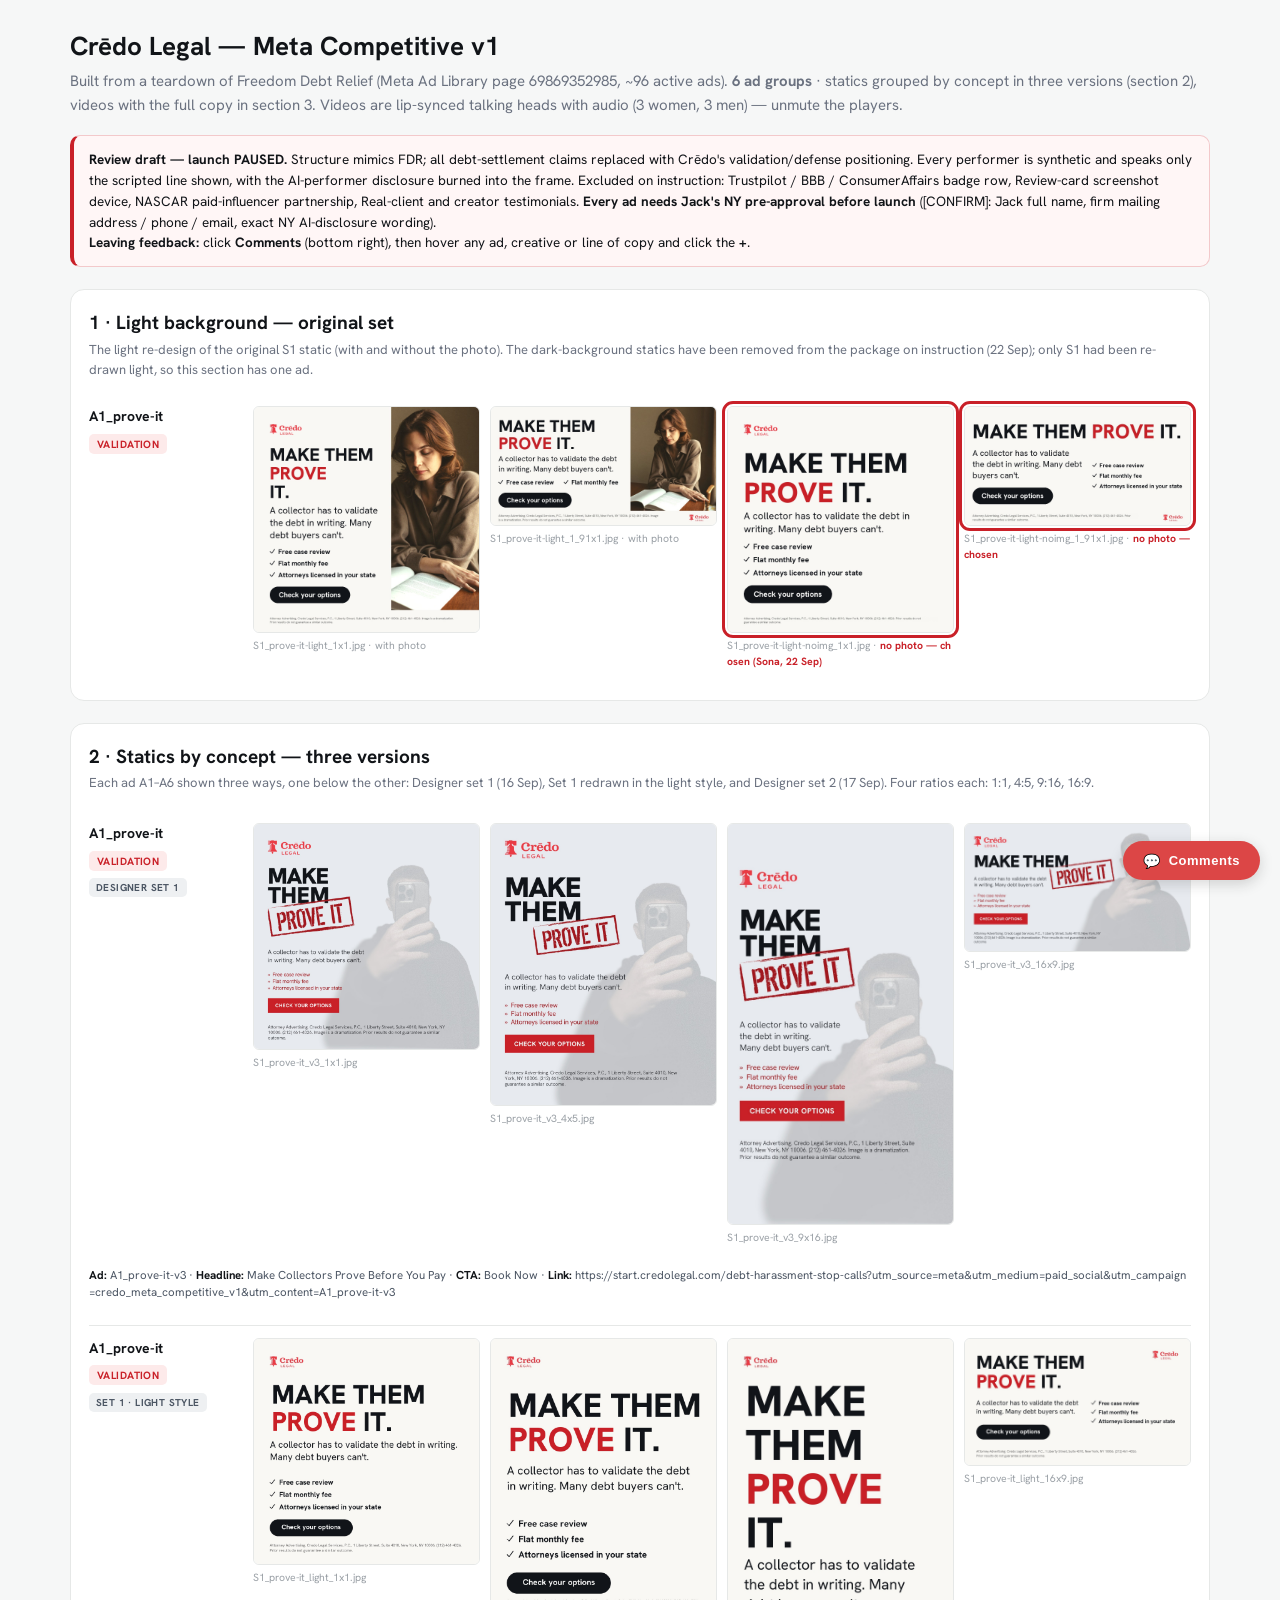
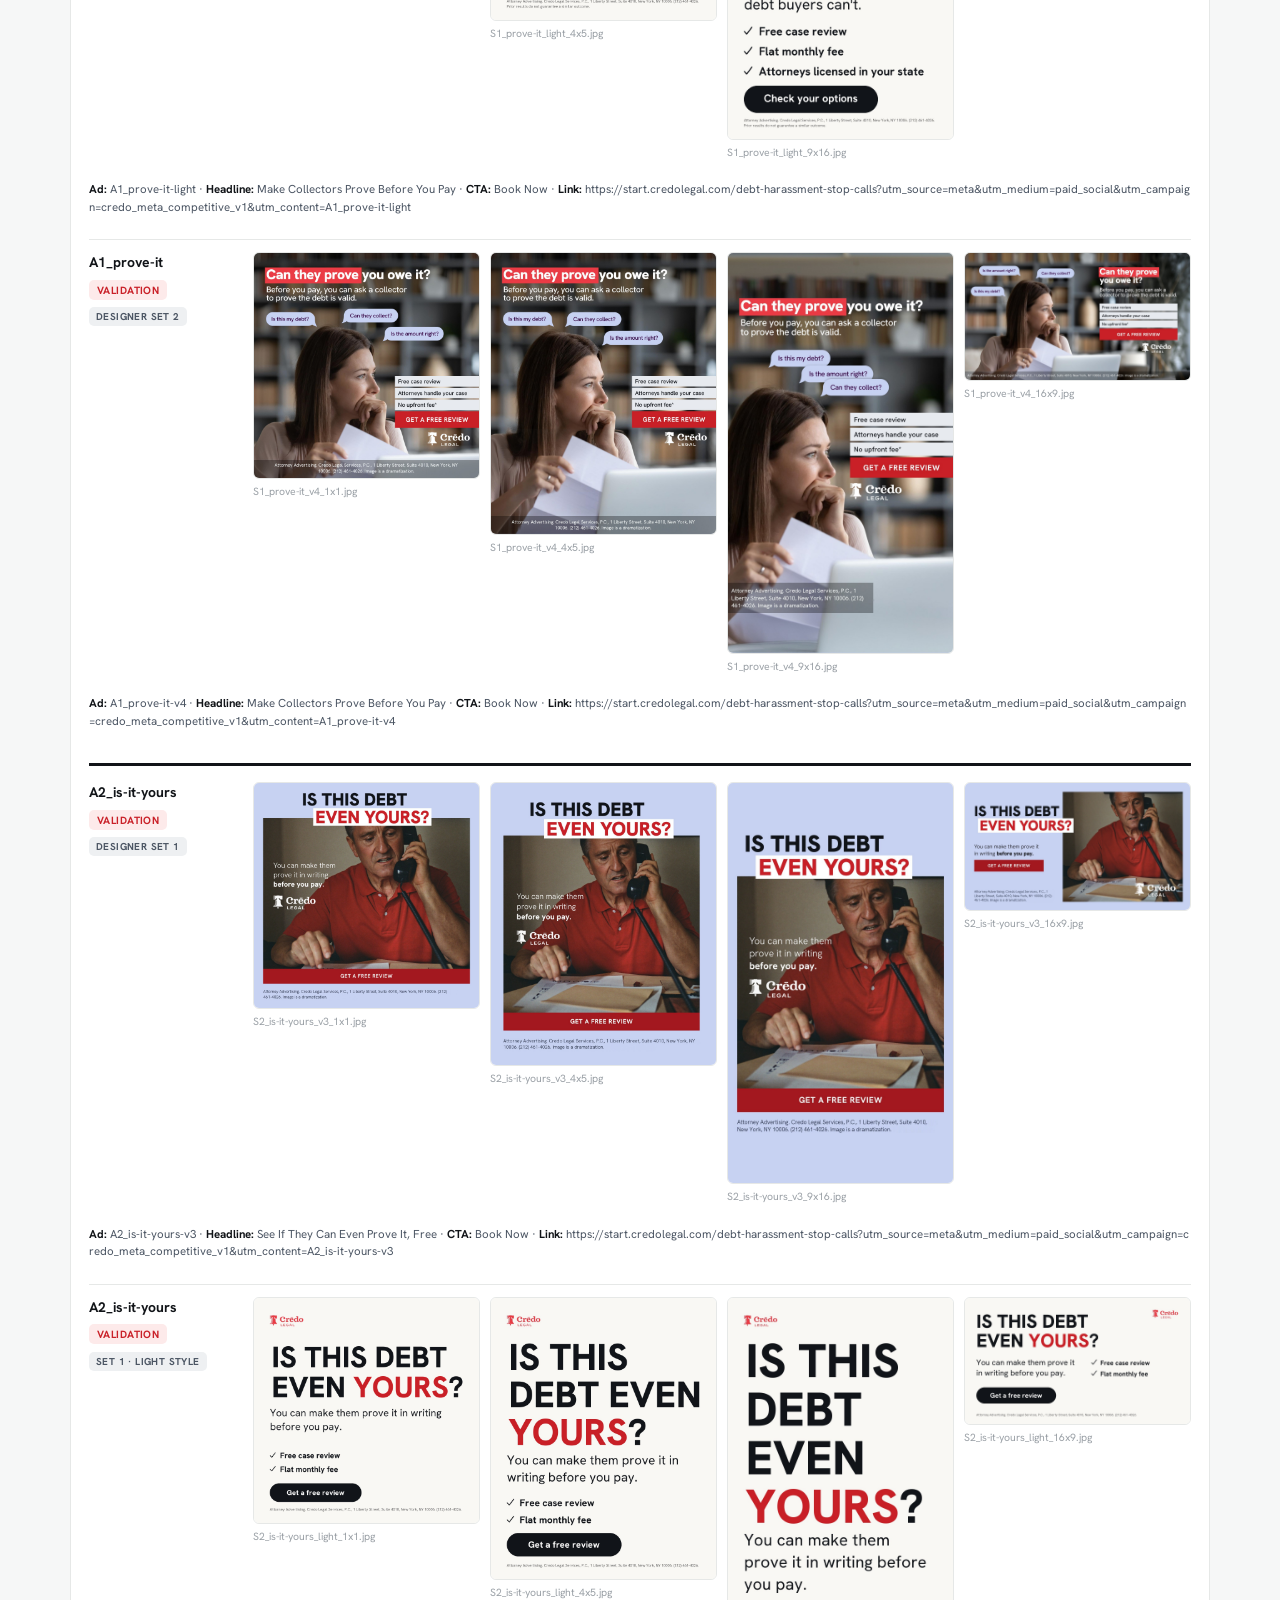
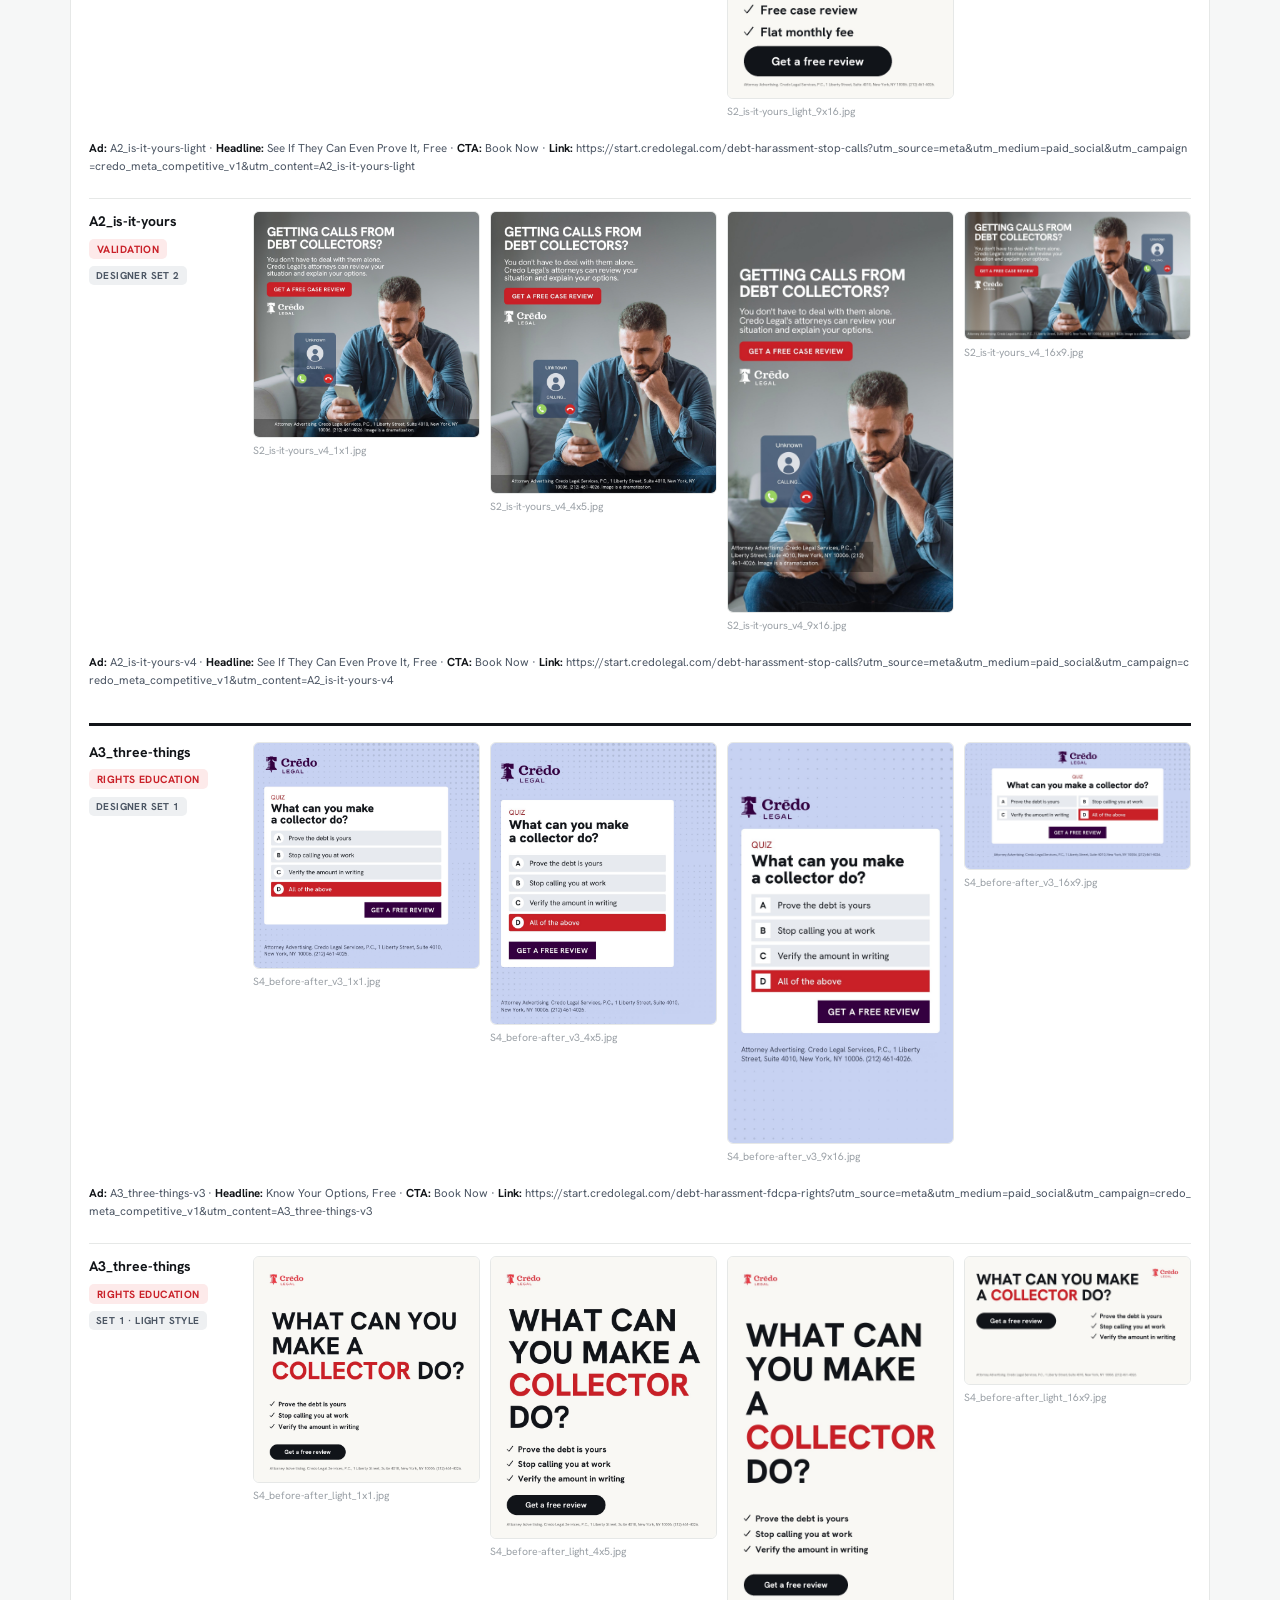
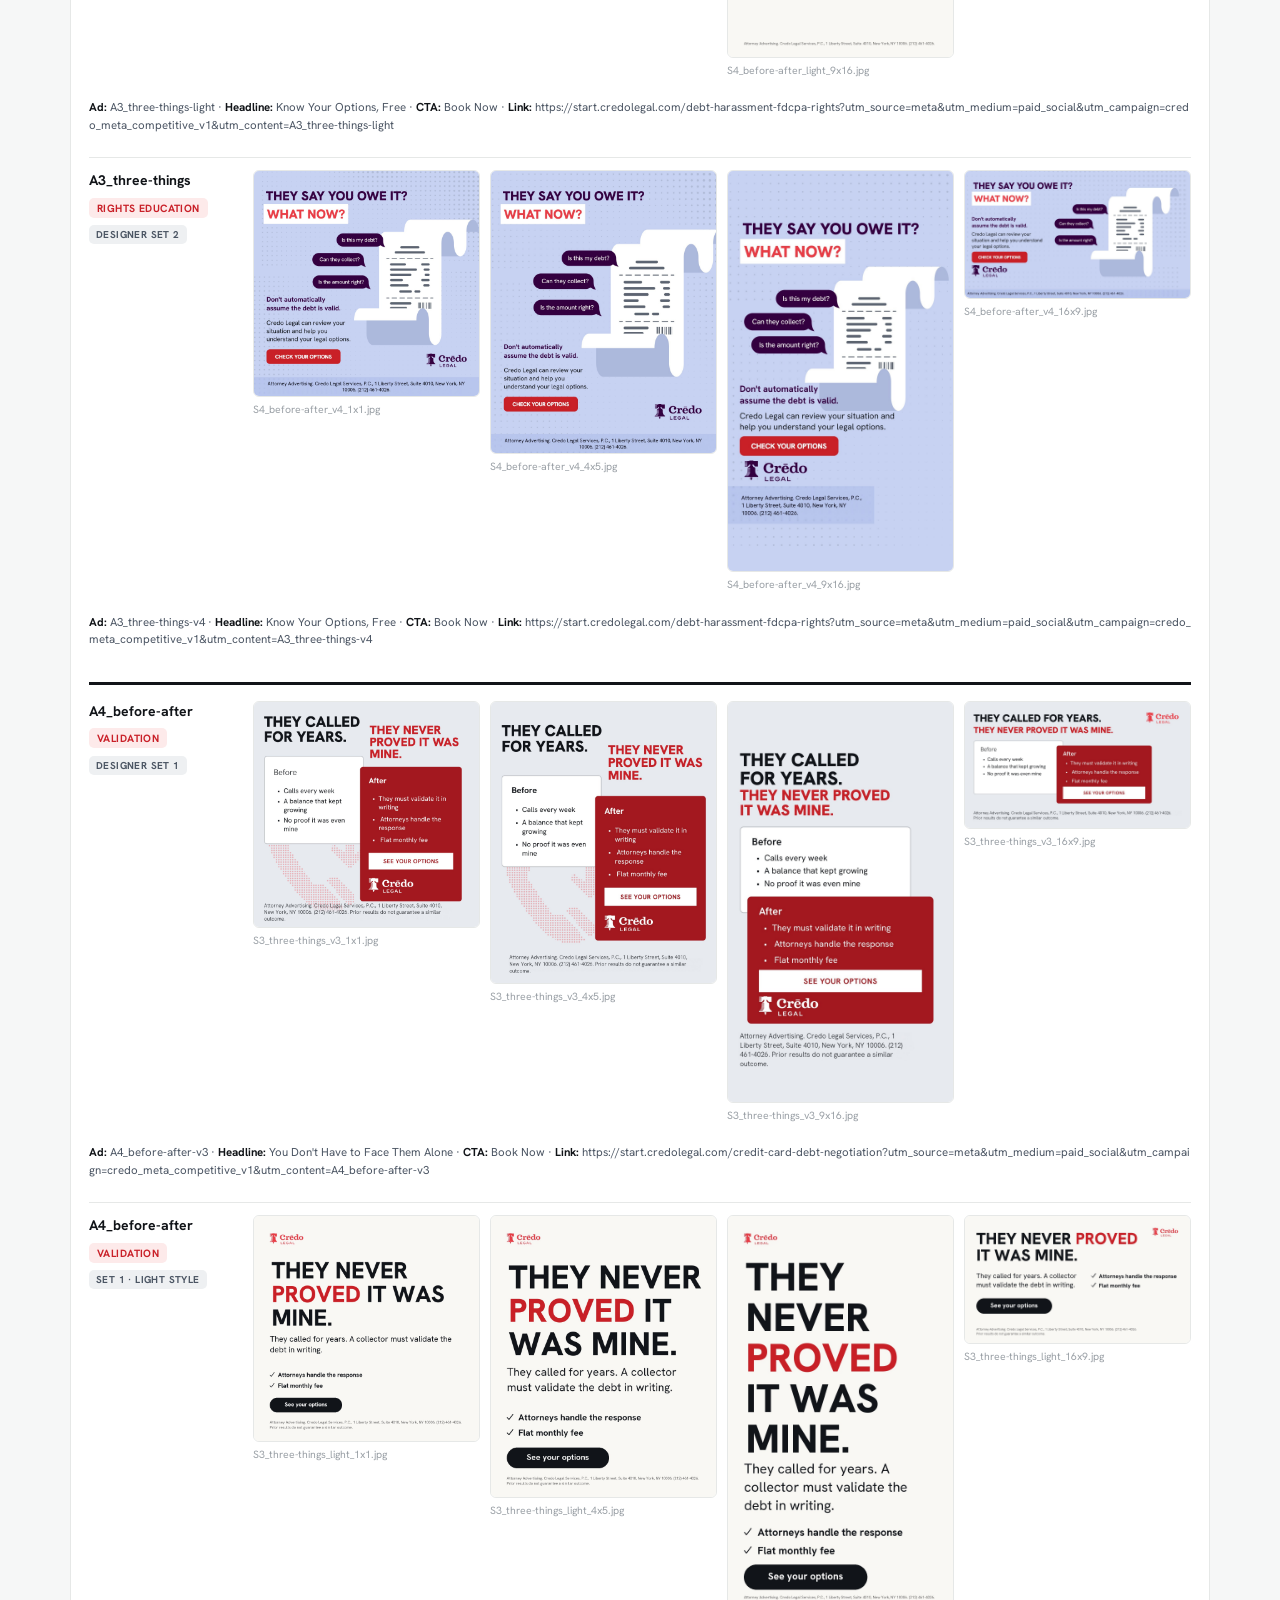
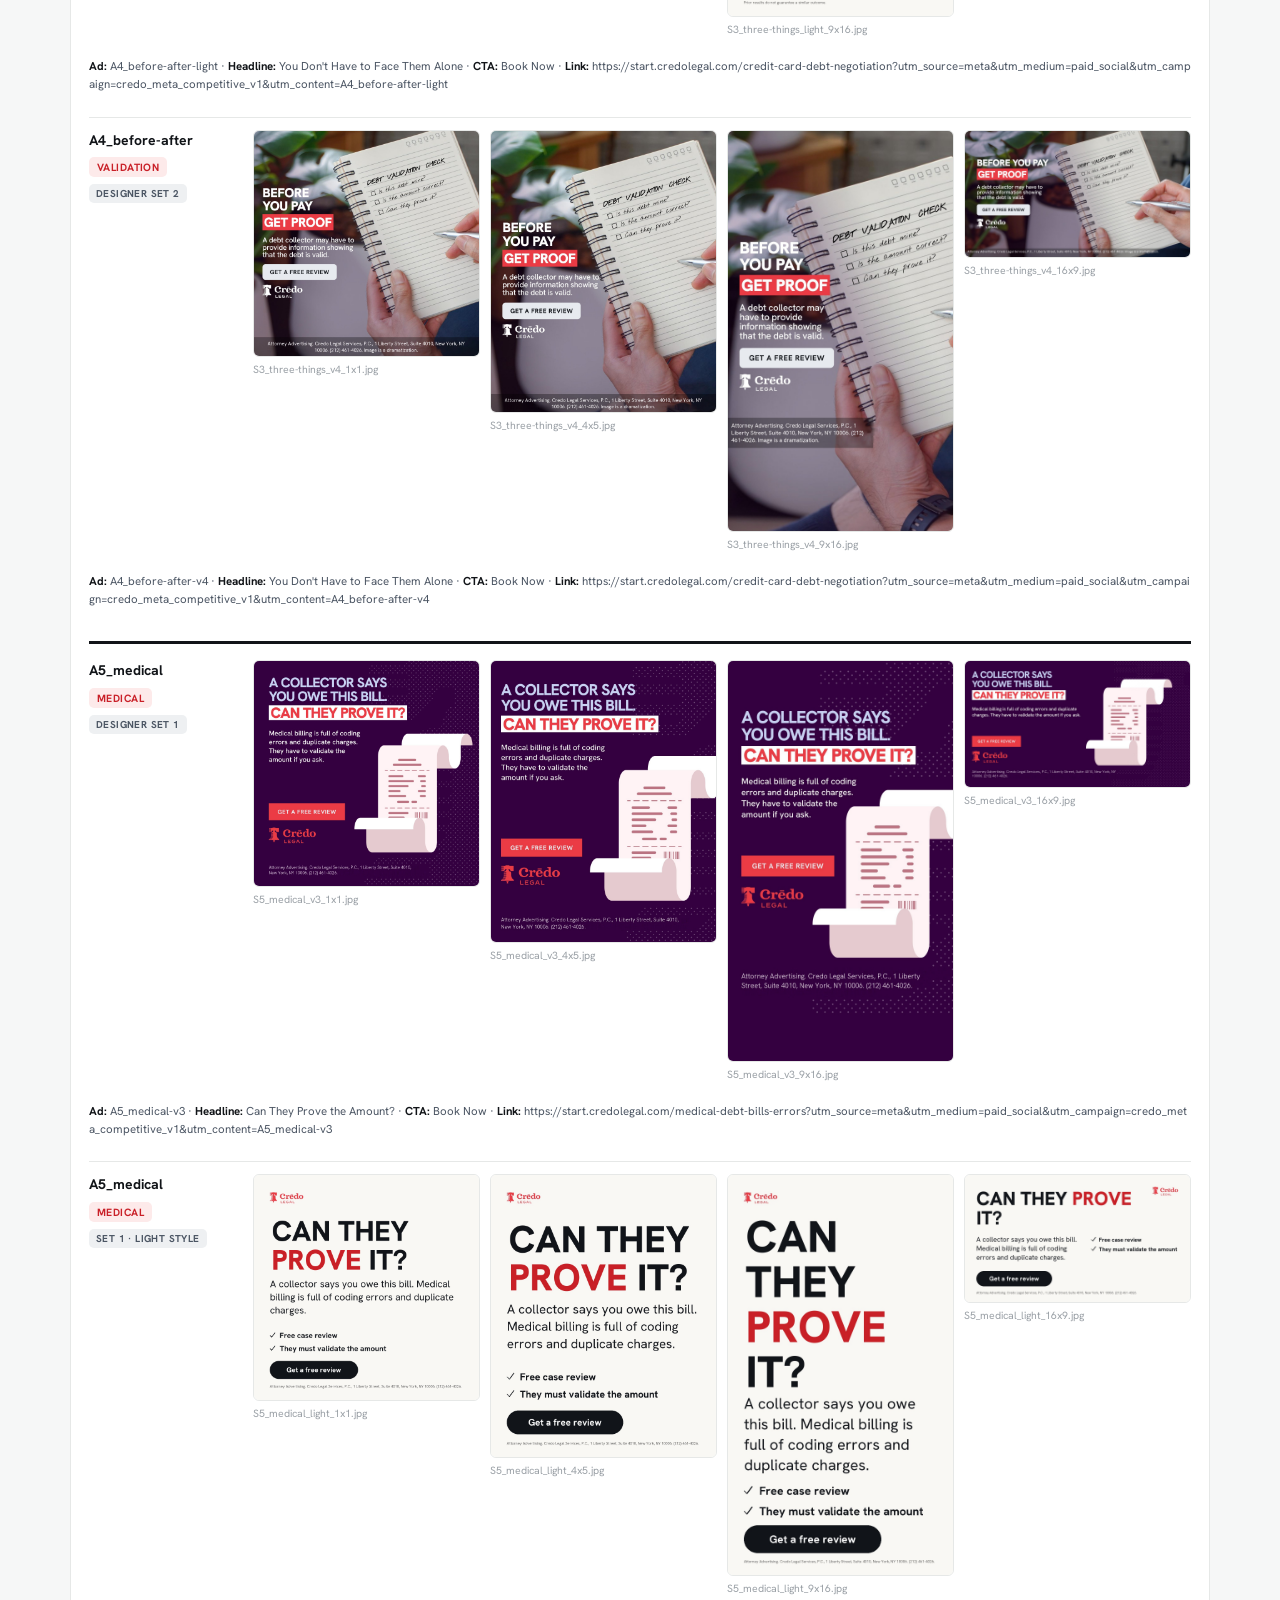
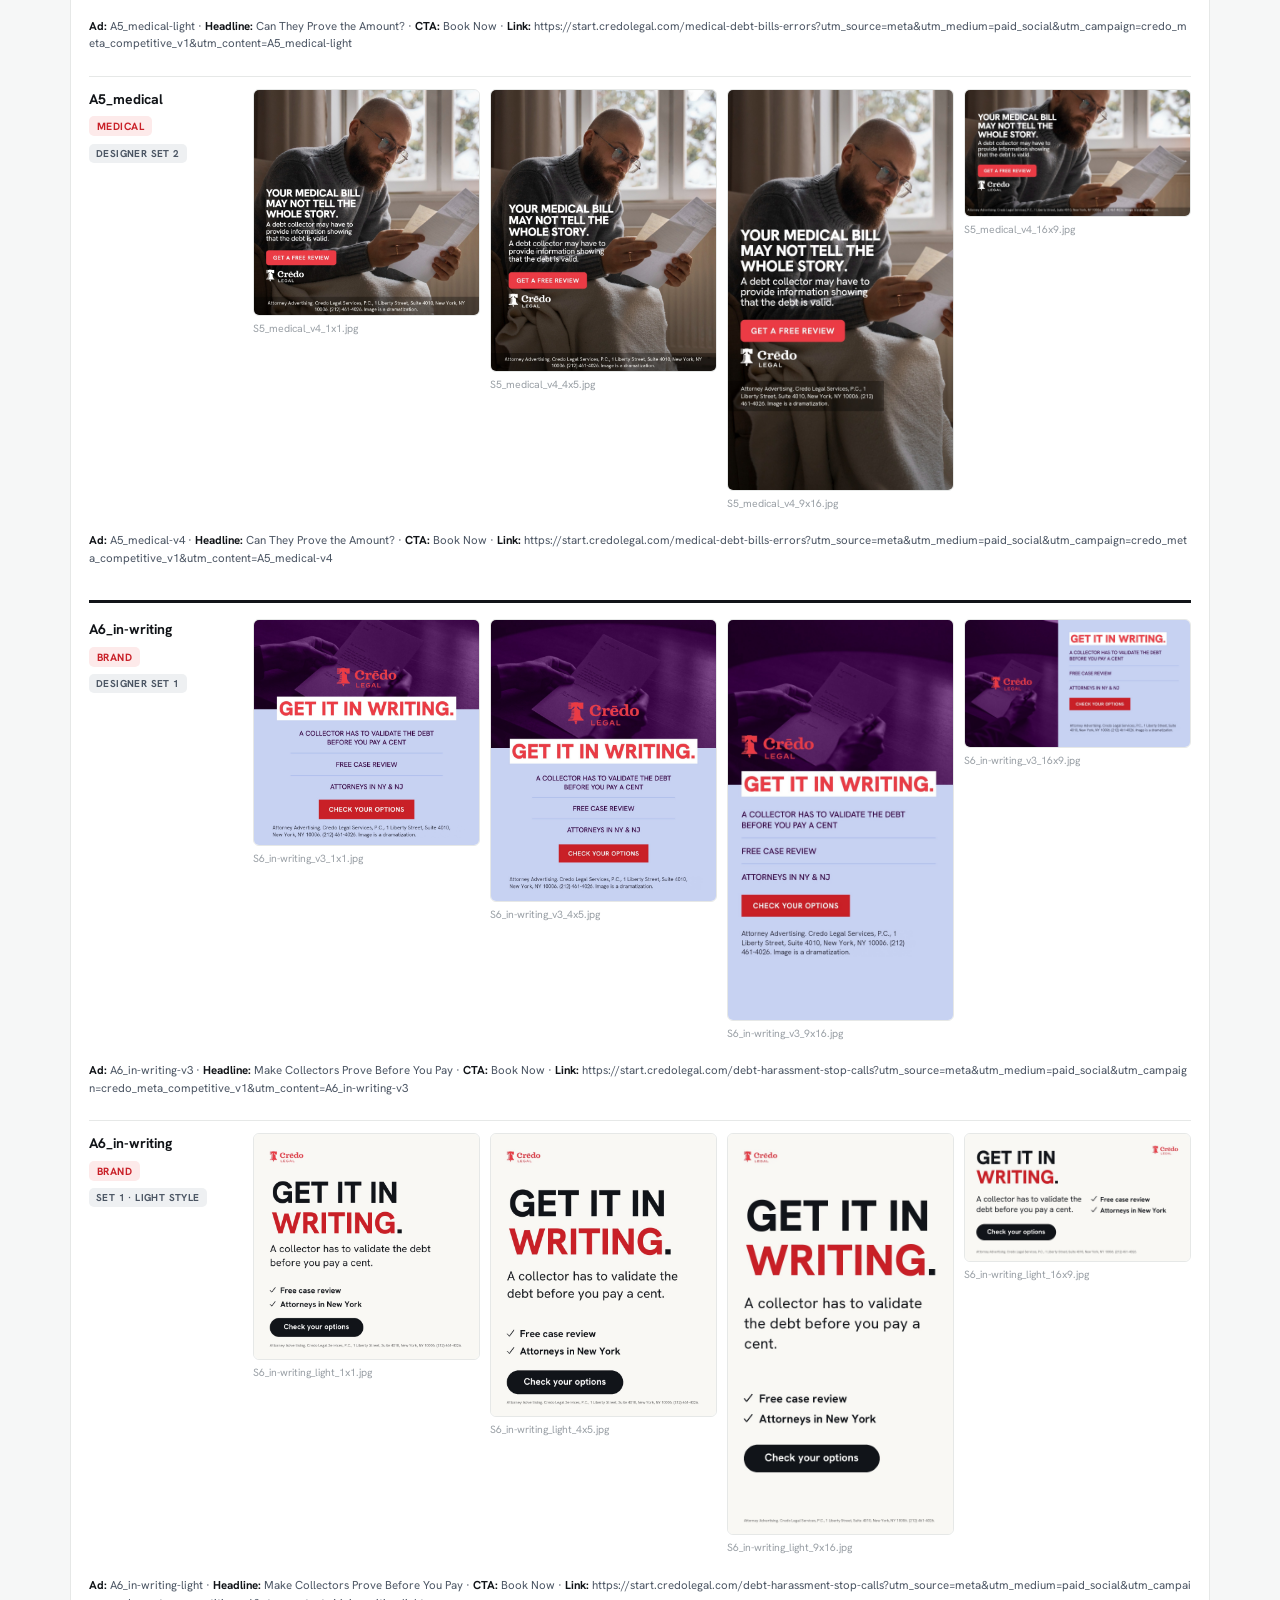
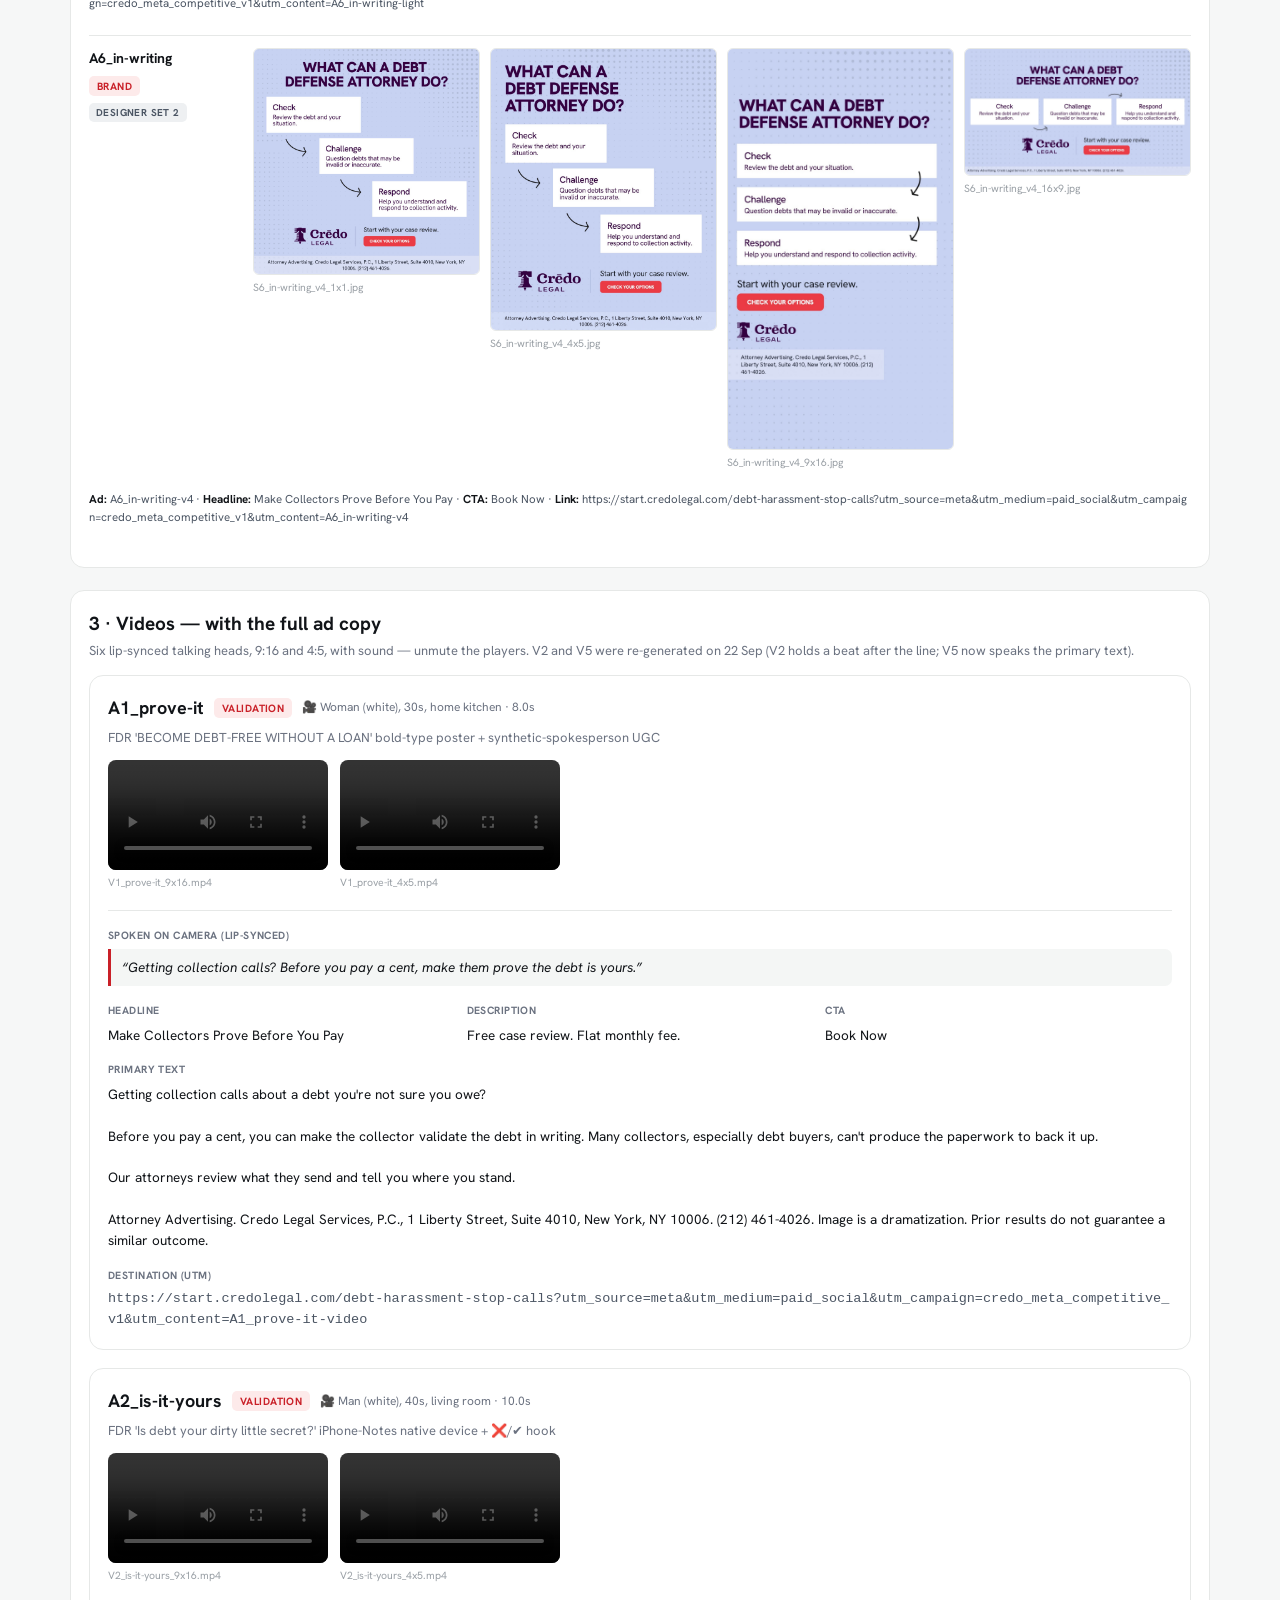
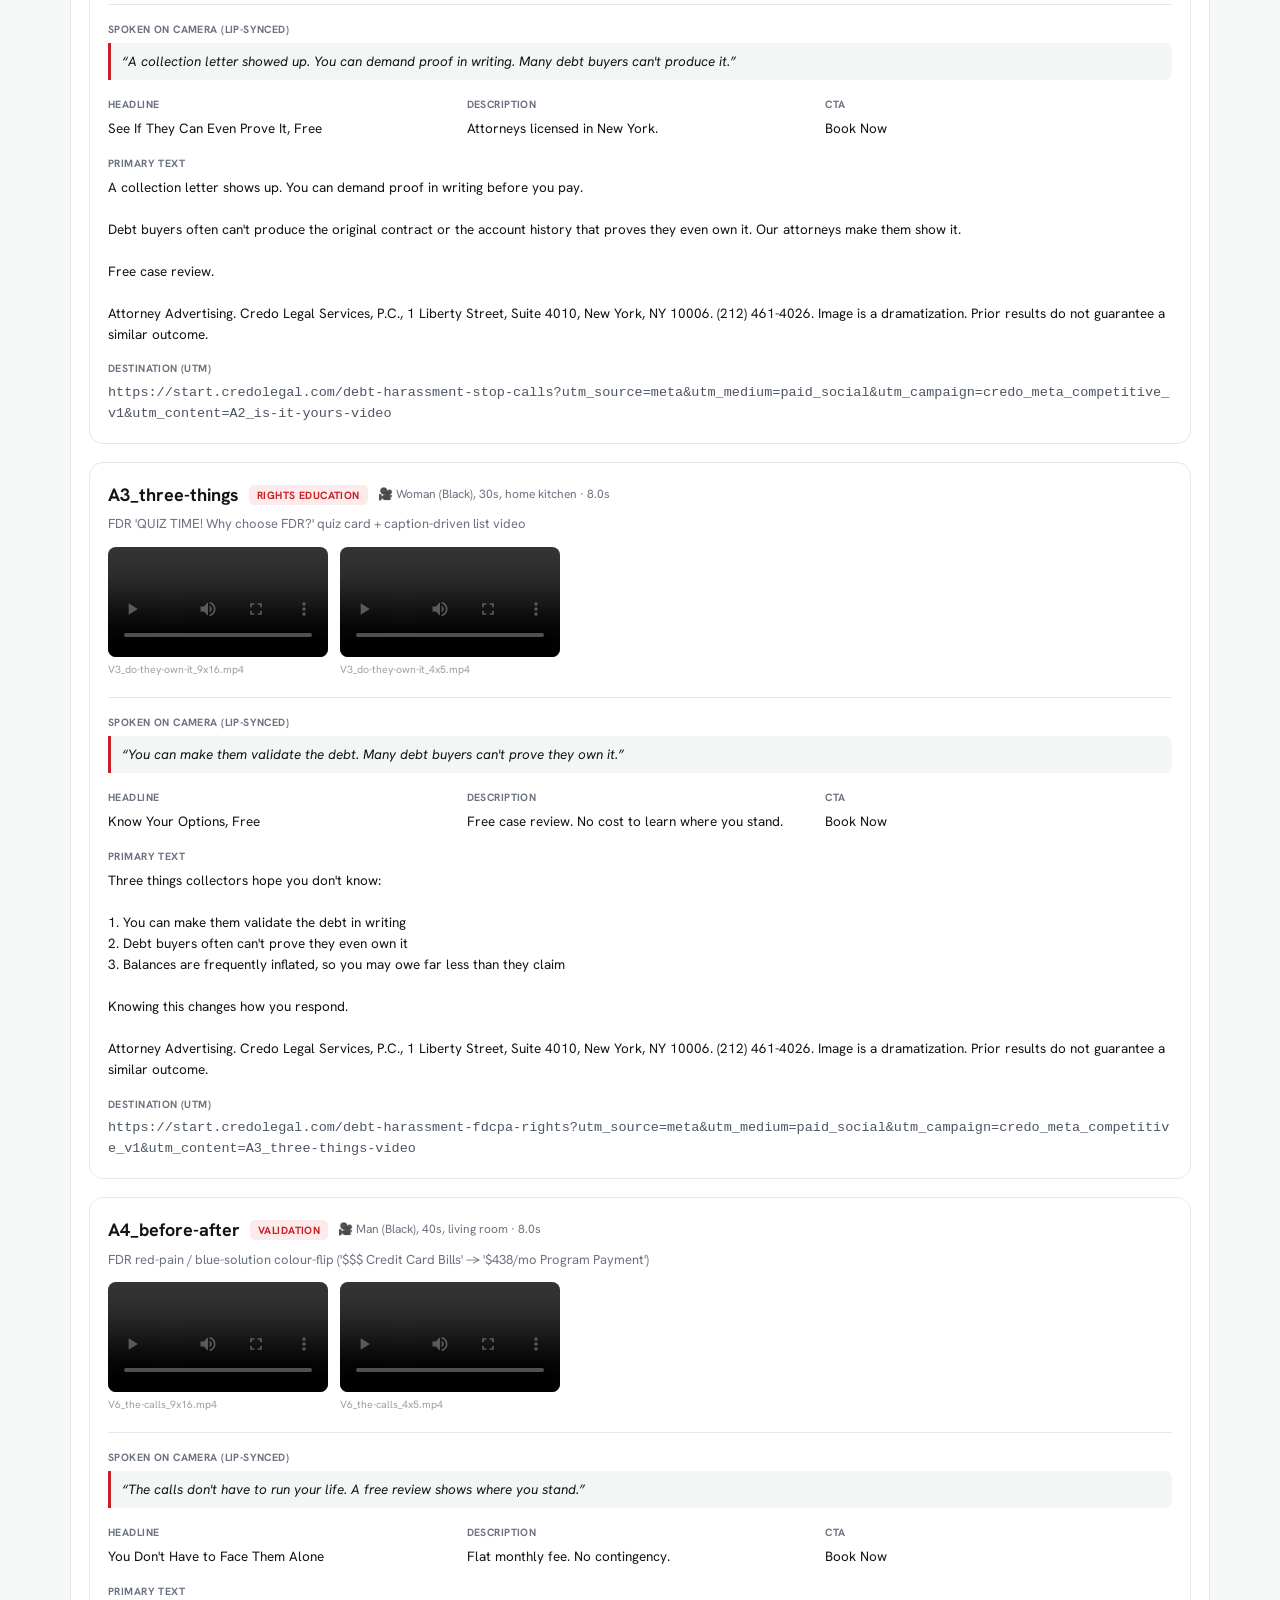
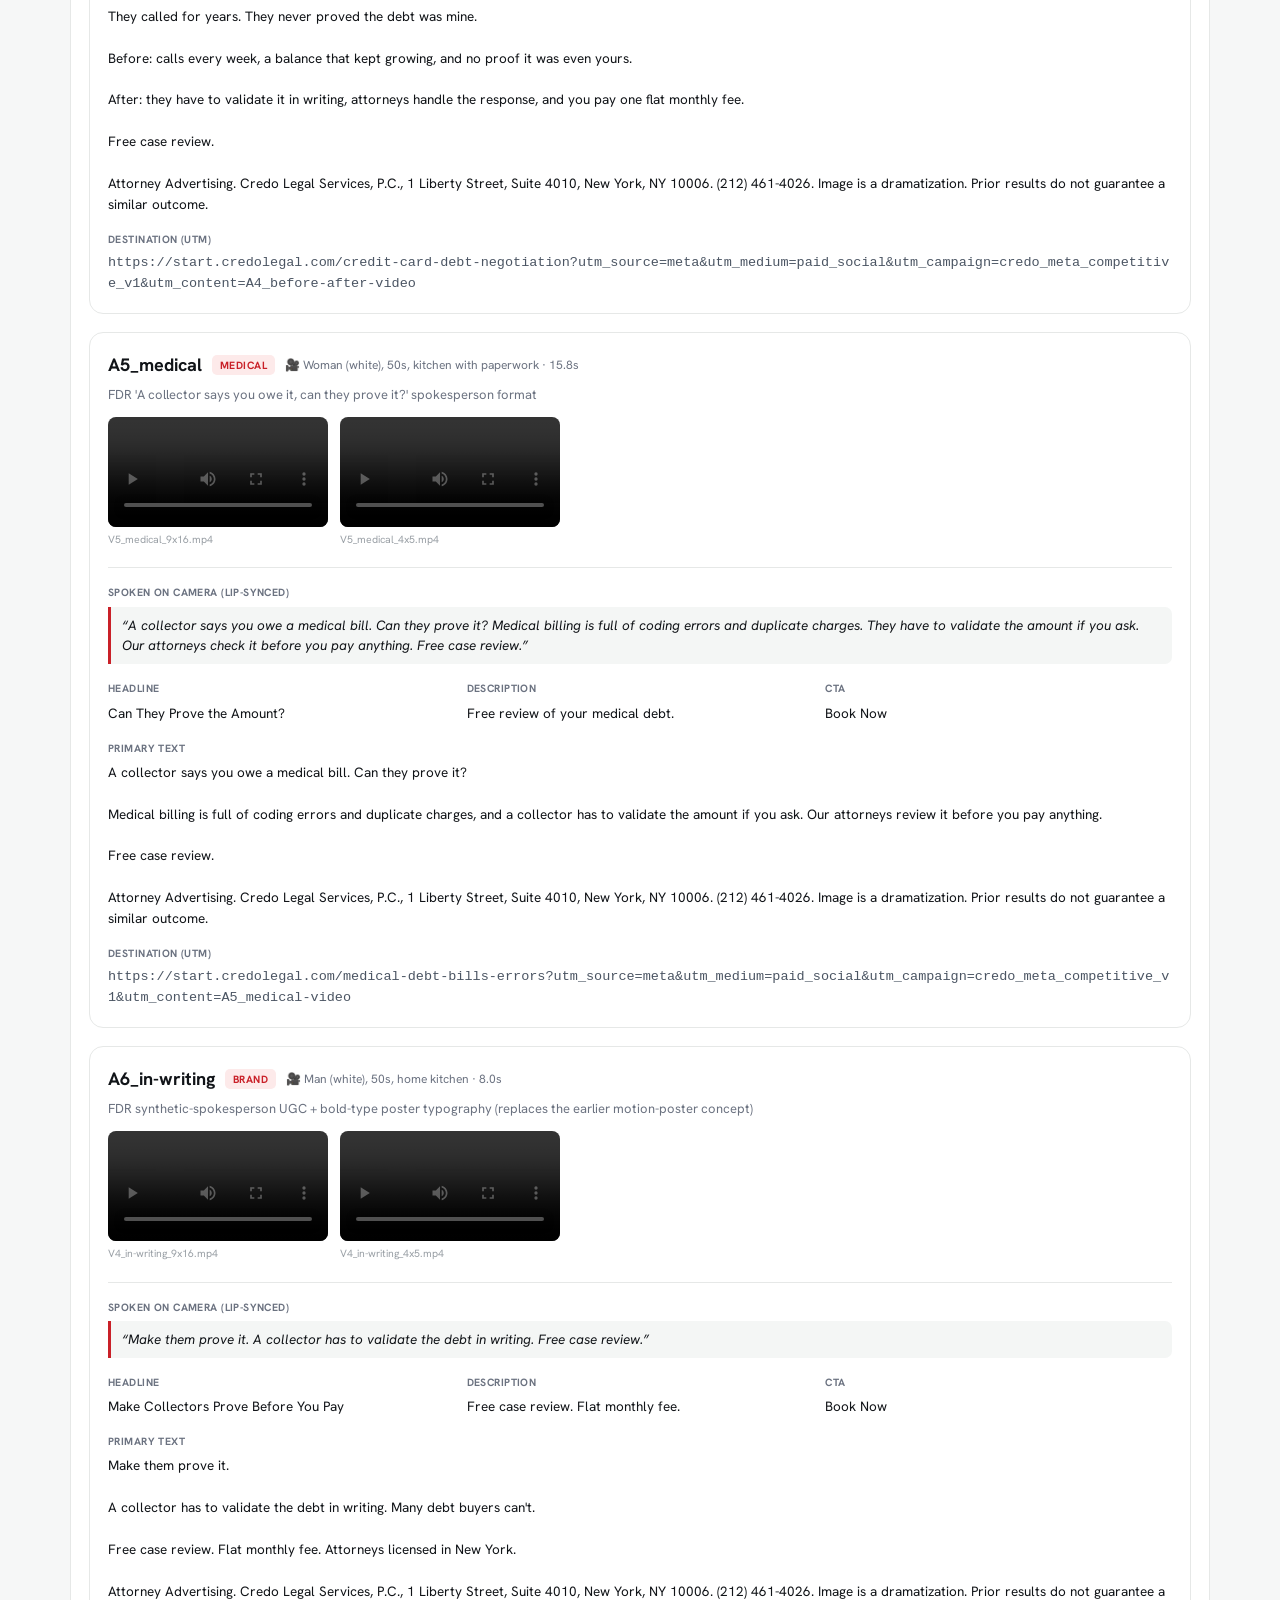
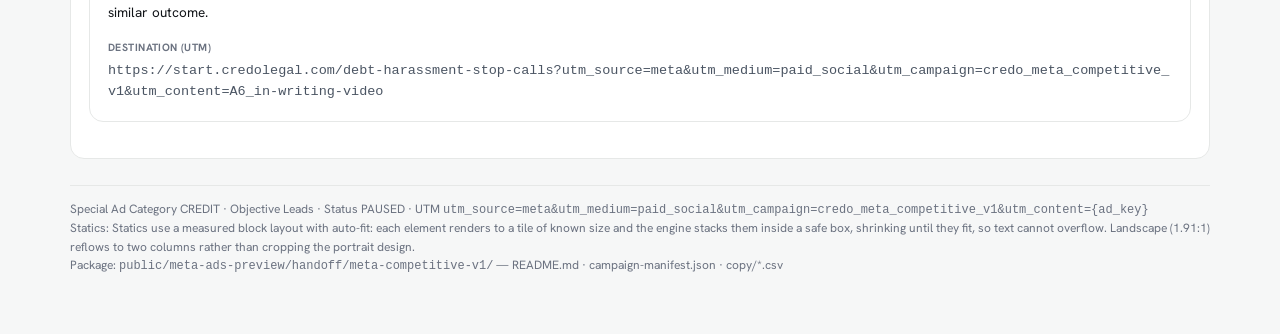
==== commit 4a0bfdc9: "Sync from credo-private/public/meta-ads-preview/ @ 80043b1" ====
--- a/handoff/meta-competitive-v1/index.html
+++ b/handoff/meta-competitive-v1/index.html
@@ -51,6 +51,7 @@
 .vrow figure.chosen img{outline:3px solid var(--red);outline-offset:2px}.vrow figcaption b{color:var(--red)}
 @media(max-width:800px){.vrow{grid-template-columns:1fr}.vrow .row{grid-template-columns:repeat(2,1fr)}}
 .cgroup{border-top:3px solid var(--ink);padding-top:4px;margin-top:10px}.cgroup:first-of-type{border-top:0;margin-top:0}.vrow .ver{display:inline-block;margin-top:6px;font:700 10px 'Hanken Grotesk';letter-spacing:.04em;text-transform:uppercase;color:#4b5563;background:#eef0f2;border-radius:5px;padding:3px 7px}
+.spec{grid-column:1/-1;font-size:11.5px;color:#4b5563;margin-top:6px;word-break:break-all}.spec b{color:#111418}
 </style></head><body><div class="wrap">
 <h1>Crēdo Legal — Meta Competitive v1</h1>
 <p class="sub">Built from a teardown of Freedom Debt Relief (Meta Ad Library page 69869352985, ~96 active ads).
@@ -61,8 +62,8 @@
 <b>Every ad needs Jack's NY pre-approval before launch</b> ([CONFIRM]: Jack full name, firm mailing address / phone / email, exact NY AI-disclosure wording).<br>
 <b>Leaving feedback:</b> click <b>Comments</b> (bottom right), then hover any ad, creative or line of copy and click the <b>+</b>.</div>
 <section class="vsec" data-comment-target data-comment-id="section-light"><h2>1 · Light background — original set</h2><p class="sub">The light re-design of the original S1 static (with and without the photo). The dark-background statics have been removed from the package on instruction (22 Sep); only S1 had been re-drawn light, so this section has one ad.</p><div class="vrow" data-comment-target data-comment-id="A1_prove-it-light-row"><div class="who"><h3>A1_prove-it</h3><span class="pill">Validation</span></div><div class="row"><figure data-comment-target data-comment-id="A1_prove-it-static-light-1x1"><img src="creatives/static/S1_prove-it-light_1x1.jpg" alt="S1_prove-it-light_1x1.jpg · with photo" loading="lazy"><figcaption>S1_prove-it-light_1x1.jpg · with photo</figcaption></figure><figure data-comment-target data-comment-id="A1_prove-it-static-light-1_91x1"><img src="creatives/static/S1_prove-it-light_1_91x1.jpg" alt="S1_prove-it-light_1_91x1.jpg · with photo" loading="lazy"><figcaption>S1_prove-it-light_1_91x1.jpg · with photo</figcaption></figure><figure data-comment-target data-comment-id="A1_prove-it-static-light-noimg-1x1" class="chosen"><img src="creatives/static/S1_prove-it-light-noimg_1x1.jpg" alt="S1_prove-it-light-noimg_1x1.jpg · &lt;b&gt;no photo — chosen (Sona, 22 Sep)&lt;/b&gt;" loading="lazy"><figcaption>S1_prove-it-light-noimg_1x1.jpg · <b>no photo — chosen (Sona, 22 Sep)</b></figcaption></figure><figure data-comment-target data-comment-id="A1_prove-it-static-light-noimg-1_91x1" class="chosen"><img src="creatives/static/S1_prove-it-light-noimg_1_91x1.jpg" alt="S1_prove-it-light-noimg_1_91x1.jpg · &lt;b&gt;no photo — chosen&lt;/b&gt;" loading="lazy"><figcaption>S1_prove-it-light-noimg_1_91x1.jpg · <b>no photo — chosen</b></figcaption></figure></div></div></section>
-<section class="vsec" data-comment-target data-comment-id="section-by-concept"><h2>2 · Statics by concept — three versions</h2><p class="sub">Each ad A1–A6 shown three ways, one below the other: Designer set 1 (16 Sep), Set 1 redrawn in the light style, and Designer set 2 (17 Sep). Four ratios each: 1:1, 4:5, 9:16, 16:9.</p><div class="cgroup" data-comment-target data-comment-id="A1_prove-it-versions"><div class="vrow" data-comment-target data-comment-id="A1_prove-it-v3"><div class="who"><h3>A1_prove-it</h3><span class="pill">Validation</span><br><span class="ver">Designer set 1</span></div><div class="row"><figure data-comment-target data-comment-id="A1_prove-it-v3-1x1"><img src="creatives/static/v3/S1_prove-it_v3_1x1.jpg" alt="S1_prove-it_v3_1x1.jpg" loading="lazy"><figcaption>S1_prove-it_v3_1x1.jpg</figcaption></figure><figure data-comment-target data-comment-id="A1_prove-it-v3-4x5"><img src="creatives/static/v3/S1_prove-it_v3_4x5.jpg" alt="S1_prove-it_v3_4x5.jpg" loading="lazy"><figcaption>S1_prove-it_v3_4x5.jpg</figcaption></figure><figure data-comment-target data-comment-id="A1_prove-it-v3-9x16"><img src="creatives/static/v3/S1_prove-it_v3_9x16.jpg" alt="S1_prove-it_v3_9x16.jpg" loading="lazy"><figcaption>S1_prove-it_v3_9x16.jpg</figcaption></figure><figure data-comment-target data-comment-id="A1_prove-it-v3-16x9"><img src="creatives/static/v3/S1_prove-it_v3_16x9.jpg" alt="S1_prove-it_v3_16x9.jpg" loading="lazy"><figcaption>S1_prove-it_v3_16x9.jpg</figcaption></figure></div></div><div class="vrow" data-comment-target data-comment-id="A1_prove-it-light"><div class="who"><h3>A1_prove-it</h3><span class="pill">Validation</span><br><span class="ver">Set 1 · light style</span></div><div class="row"><figure data-comment-target data-comment-id="A1_prove-it-light-1x1"><img src="creatives/static/light/S1_prove-it_light_1x1.jpg" alt="A1_prove-it light style 1x1" loading="lazy"><figcaption>S1_prove-it_light_1x1.jpg</figcaption></figure><figure data-comment-target data-comment-id="A1_prove-it-light-4x5"><img src="creatives/static/light/S1_prove-it_light_4x5.jpg" alt="A1_prove-it light style 4x5" loading="lazy"><figcaption>S1_prove-it_light_4x5.jpg</figcaption></figure><figure data-comment-target data-comment-id="A1_prove-it-light-9x16"><img src="creatives/static/light/S1_prove-it_light_9x16.jpg" alt="A1_prove-it light style 9x16" loading="lazy"><figcaption>S1_prove-it_light_9x16.jpg</figcaption></figure><figure data-comment-target data-comment-id="A1_prove-it-light-16x9"><img src="creatives/static/light/S1_prove-it_light_16x9.jpg" alt="A1_prove-it light style 16x9" loading="lazy"><figcaption>S1_prove-it_light_16x9.jpg</figcaption></figure></div></div><div class="vrow" data-comment-target data-comment-id="A1_prove-it-v4"><div class="who"><h3>A1_prove-it</h3><span class="pill">Validation</span><br><span class="ver">Designer set 2</span></div><div class="row"><figure data-comment-target data-comment-id="A1_prove-it-v4-1x1"><img src="creatives/static/v4/S1_prove-it_v4_1x1.jpg" alt="S1_prove-it_v4_1x1.jpg" loading="lazy"><figcaption>S1_prove-it_v4_1x1.jpg</figcaption></figure><figure data-comment-target data-comment-id="A1_prove-it-v4-4x5"><img src="creatives/static/v4/S1_prove-it_v4_4x5.jpg" alt="S1_prove-it_v4_4x5.jpg" loading="lazy"><figcaption>S1_prove-it_v4_4x5.jpg</figcaption></figure><figure data-comment-target data-comment-id="A1_prove-it-v4-9x16"><img src="creatives/static/v4/S1_prove-it_v4_9x16.jpg" alt="S1_prove-it_v4_9x16.jpg" loading="lazy"><figcaption>S1_prove-it_v4_9x16.jpg</figcaption></figure><figure data-comment-target data-comment-id="A1_prove-it-v4-16x9"><img src="creatives/static/v4/S1_prove-it_v4_16x9.jpg" alt="S1_prove-it_v4_16x9.jpg" loading="lazy"><figcaption>S1_prove-it_v4_16x9.jpg</figcaption></figure></div></div></div><div class="cgroup" data-comment-target data-comment-id="A2_is-it-yours-versions"><div class="vrow" data-comment-target data-comment-id="A2_is-it-yours-v3"><div class="who"><h3>A2_is-it-yours</h3><span class="pill">Validation</span><br><span class="ver">Designer set 1</span></div><div class="row"><figure data-comment-target data-comment-id="A2_is-it-yours-v3-1x1"><img src="creatives/static/v3/S2_is-it-yours_v3_1x1.jpg" alt="S2_is-it-yours_v3_1x1.jpg" loading="lazy"><figcaption>S2_is-it-yours_v3_1x1.jpg</figcaption></figure><figure data-comment-target data-comment-id="A2_is-it-yours-v3-4x5"><img src="creatives/static/v3/S2_is-it-yours_v3_4x5.jpg" alt="S2_is-it-yours_v3_4x5.jpg" loading="lazy"><figcaption>S2_is-it-yours_v3_4x5.jpg</figcaption></figure><figure data-comment-target data-comment-id="A2_is-it-yours-v3-9x16"><img src="creatives/static/v3/S2_is-it-yours_v3_9x16.jpg" alt="S2_is-it-yours_v3_9x16.jpg" loading="lazy"><figcaption>S2_is-it-yours_v3_9x16.jpg</figcaption></figure><figure data-comment-target data-comment-id="A2_is-it-yours-v3-16x9"><img src="creatives/static/v3/S2_is-it-yours_v3_16x9.jpg" alt="S2_is-it-yours_v3_16x9.jpg" loading="lazy"><figcaption>S2_is-it-yours_v3_16x9.jpg</figcaption></figure></div></div><div class="vrow" data-comment-target data-comment-id="A2_is-it-yours-light"><div class="who"><h3>A2_is-it-yours</h3><span class="pill">Validation</span><br><span class="ver">Set 1 · light style</span></div><div class="row"><figure data-comment-target data-comment-id="A2_is-it-yours-light-1x1"><img src="creatives/static/light/S2_is-it-yours_light_1x1.jpg" alt="A2_is-it-yours light style 1x1" loading="lazy"><figcaption>S2_is-it-yours_light_1x1.jpg</figcaption></figure><figure data-comment-target data-comment-id="A2_is-it-yours-light-4x5"><img src="creatives/static/light/S2_is-it-yours_light_4x5.jpg" alt="A2_is-it-yours light style 4x5" loading="lazy"><figcaption>S2_is-it-yours_light_4x5.jpg</figcaption></figure><figure data-comment-target data-comment-id="A2_is-it-yours-light-9x16"><img src="creatives/static/light/S2_is-it-yours_light_9x16.jpg" alt="A2_is-it-yours light style 9x16" loading="lazy"><figcaption>S2_is-it-yours_light_9x16.jpg</figcaption></figure><figure data-comment-target data-comment-id="A2_is-it-yours-light-16x9"><img src="creatives/static/light/S2_is-it-yours_light_16x9.jpg" alt="A2_is-it-yours light style 16x9" loading="lazy"><figcaption>S2_is-it-yours_light_16x9.jpg</figcaption></figure></div></div><div class="vrow" data-comment-target data-comment-id="A2_is-it-yours-v4"><div class="who"><h3>A2_is-it-yours</h3><span class="pill">Validation</span><br><span class="ver">Designer set 2</span></div><div class="row"><figure data-comment-target data-comment-id="A2_is-it-yours-v4-1x1"><img src="creatives/static/v4/S2_is-it-yours_v4_1x1.jpg" alt="S2_is-it-yours_v4_1x1.jpg" loading="lazy"><figcaption>S2_is-it-yours_v4_1x1.jpg</figcaption></figure><figure data-comment-target data-comment-id="A2_is-it-yours-v4-4x5"><img src="creatives/static/v4/S2_is-it-yours_v4_4x5.jpg" alt="S2_is-it-yours_v4_4x5.jpg" loading="lazy"><figcaption>S2_is-it-yours_v4_4x5.jpg</figcaption></figure><figure data-comment-target data-comment-id="A2_is-it-yours-v4-9x16"><img src="creatives/static/v4/S2_is-it-yours_v4_9x16.jpg" alt="S2_is-it-yours_v4_9x16.jpg" loading="lazy"><figcaption>S2_is-it-yours_v4_9x16.jpg</figcaption></figure><figure data-comment-target data-comment-id="A2_is-it-yours-v4-16x9"><img src="creatives/static/v4/S2_is-it-yours_v4_16x9.jpg" alt="S2_is-it-yours_v4_16x9.jpg" loading="lazy"><figcaption>S2_is-it-yours_v4_16x9.jpg</figcaption></figure></div></div></div><div class="cgroup" data-comment-target data-comment-id="A3_three-things-versions"><div class="vrow" data-comment-target data-comment-id="A3_three-things-v3"><div class="who"><h3>A3_three-things</h3><span class="pill">Rights education</span><br><span class="ver">Designer set 1</span></div><div class="row"><figure data-comment-target data-comment-id="A3_three-things-v3-1x1"><img src="creatives/static/v3/S4_quiz_v3_1x1.jpg" alt="S4_before-after_v3_1x1.jpg" loading="lazy"><figcaption>S4_before-after_v3_1x1.jpg</figcaption></figure><figure data-comment-target data-comment-id="A3_three-things-v3-4x5"><img src="creatives/static/v3/S4_quiz_v3_4x5.jpg" alt="S4_before-after_v3_4x5.jpg" loading="lazy"><figcaption>S4_before-after_v3_4x5.jpg</figcaption></figure><figure data-comment-target data-comment-id="A3_three-things-v3-9x16"><img src="creatives/static/v3/S4_quiz_v3_9x16.jpg" alt="S4_before-after_v3_9x16.jpg" loading="lazy"><figcaption>S4_before-after_v3_9x16.jpg</figcaption></figure><figure data-comment-target data-comment-id="A3_three-things-v3-16x9"><img src="creatives/static/v3/S4_quiz_v3_16x9.jpg" alt="S4_before-after_v3_16x9.jpg" loading="lazy"><figcaption>S4_before-after_v3_16x9.jpg</figcaption></figure></div></div><div class="vrow" data-comment-target data-comment-id="A3_three-things-light"><div class="who"><h3>A3_three-things</h3><span class="pill">Rights education</span><br><span class="ver">Set 1 · light style</span></div><div class="row"><figure data-comment-target data-comment-id="A3_three-things-light-1x1"><img src="creatives/static/light/S4_quiz_light_1x1.jpg" alt="A3_three-things light style 1x1" loading="lazy"><figcaption>S4_before-after_light_1x1.jpg</figcaption></figure><figure data-comment-target data-comment-id="A3_three-things-light-4x5"><img src="creatives/static/light/S4_quiz_light_4x5.jpg" alt="A3_three-things light style 4x5" loading="lazy"><figcaption>S4_before-after_light_4x5.jpg</figcaption></figure><figure data-comment-target data-comment-id="A3_three-things-light-9x16"><img src="creatives/static/light/S4_quiz_light_9x16.jpg" alt="A3_three-things light style 9x16" loading="lazy"><figcaption>S4_before-after_light_9x16.jpg</figcaption></figure><figure data-comment-target data-comment-id="A3_three-things-light-16x9"><img src="creatives/static/light/S4_quiz_light_16x9.jpg" alt="A3_three-things light style 16x9" loading="lazy"><figcaption>S4_before-after_light_16x9.jpg</figcaption></figure></div></div><div class="vrow" data-comment-target data-comment-id="A3_three-things-v4"><div class="who"><h3>A3_three-things</h3><span class="pill">Rights education</span><br><span class="ver">Designer set 2</span></div><div class="row"><figure data-comment-target data-comment-id="A3_three-things-v4-1x1"><img src="creatives/static/v4/S4_quiz_v4_1x1.jpg" alt="S4_before-after_v4_1x1.jpg" loading="lazy"><figcaption>S4_before-after_v4_1x1.jpg</figcaption></figure><figure data-comment-target data-comment-id="A3_three-things-v4-4x5"><img src="creatives/static/v4/S4_quiz_v4_4x5.jpg" alt="S4_before-after_v4_4x5.jpg" loading="lazy"><figcaption>S4_before-after_v4_4x5.jpg</figcaption></figure><figure data-comment-target data-comment-id="A3_three-things-v4-9x16"><img src="creatives/static/v4/S4_quiz_v4_9x16.jpg" alt="S4_before-after_v4_9x16.jpg" loading="lazy"><figcaption>S4_before-after_v4_9x16.jpg</figcaption></figure><figure data-comment-target data-comment-id="A3_three-things-v4-16x9"><img src="creatives/static/v4/S4_quiz_v4_16x9.jpg" alt="S4_before-after_v4_16x9.jpg" loading="lazy"><figcaption>S4_before-after_v4_16x9.jpg</figcaption></figure></div></div></div><div class="cgroup" data-comment-target data-comment-id="A4_before-after-versions"><div class="vrow" data-comment-target data-comment-id="A4_before-after-v3"><div class="who"><h3>A4_before-after</h3><span class="pill">Validation</span><br><span class="ver">Designer set 1</span></div><div class="row"><figure data-comment-target data-comment-id="A4_before-after-v3-1x1"><img src="creatives/static/v3/S3_before-after_v3_1x1.jpg" alt="S3_three-things_v3_1x1.jpg" loading="lazy"><figcaption>S3_three-things_v3_1x1.jpg</figcaption></figure><figure data-comment-target data-comment-id="A4_before-after-v3-4x5"><img src="creatives/static/v3/S3_before-after_v3_4x5.jpg" alt="S3_three-things_v3_4x5.jpg" loading="lazy"><figcaption>S3_three-things_v3_4x5.jpg</figcaption></figure><figure data-comment-target data-comment-id="A4_before-after-v3-9x16"><img src="creatives/static/v3/S3_before-after_v3_9x16.jpg" alt="S3_three-things_v3_9x16.jpg" loading="lazy"><figcaption>S3_three-things_v3_9x16.jpg</figcaption></figure><figure data-comment-target data-comment-id="A4_before-after-v3-16x9"><img src="creatives/static/v3/S3_before-after_v3_16x9.jpg" alt="S3_three-things_v3_16x9.jpg" loading="lazy"><figcaption>S3_three-things_v3_16x9.jpg</figcaption></figure></div></div><div class="vrow" data-comment-target data-comment-id="A4_before-after-light"><div class="who"><h3>A4_before-after</h3><span class="pill">Validation</span><br><span class="ver">Set 1 · light style</span></div><div class="row"><figure data-comment-target data-comment-id="A4_before-after-light-1x1"><img src="creatives/static/light/S3_before-after_light_1x1.jpg" alt="A4_before-after light style 1x1" loading="lazy"><figcaption>S3_three-things_light_1x1.jpg</figcaption></figure><figure data-comment-target data-comment-id="A4_before-after-light-4x5"><img src="creatives/static/light/S3_before-after_light_4x5.jpg" alt="A4_before-after light style 4x5" loading="lazy"><figcaption>S3_three-things_light_4x5.jpg</figcaption></figure><figure data-comment-target data-comment-id="A4_before-after-light-9x16"><img src="creatives/static/light/S3_before-after_light_9x16.jpg" alt="A4_before-after light style 9x16" loading="lazy"><figcaption>S3_three-things_light_9x16.jpg</figcaption></figure><figure data-comment-target data-comment-id="A4_before-after-light-16x9"><img src="creatives/static/light/S3_before-after_light_16x9.jpg" alt="A4_before-after light style 16x9" loading="lazy"><figcaption>S3_three-things_light_16x9.jpg</figcaption></figure></div></div><div class="vrow" data-comment-target data-comment-id="A4_before-after-v4"><div class="who"><h3>A4_before-after</h3><span class="pill">Validation</span><br><span class="ver">Designer set 2</span></div><div class="row"><figure data-comment-target data-comment-id="A4_before-after-v4-1x1"><img src="creatives/static/v4/S3_before-after_v4_1x1.jpg" alt="S3_three-things_v4_1x1.jpg" loading="lazy"><figcaption>S3_three-things_v4_1x1.jpg</figcaption></figure><figure data-comment-target data-comment-id="A4_before-after-v4-4x5"><img src="creatives/static/v4/S3_before-after_v4_4x5.jpg" alt="S3_three-things_v4_4x5.jpg" loading="lazy"><figcaption>S3_three-things_v4_4x5.jpg</figcaption></figure><figure data-comment-target data-comment-id="A4_before-after-v4-9x16"><img src="creatives/static/v4/S3_before-after_v4_9x16.jpg" alt="S3_three-things_v4_9x16.jpg" loading="lazy"><figcaption>S3_three-things_v4_9x16.jpg</figcaption></figure><figure data-comment-target data-comment-id="A4_before-after-v4-16x9"><img src="creatives/static/v4/S3_before-after_v4_16x9.jpg" alt="S3_three-things_v4_16x9.jpg" loading="lazy"><figcaption>S3_three-things_v4_16x9.jpg</figcaption></figure></div></div></div><div class="cgroup" data-comment-target data-comment-id="A5_medical-versions"><div class="vrow" data-comment-target data-comment-id="A5_medical-v3"><div class="who"><h3>A5_medical</h3><span class="pill">Medical</span><br><span class="ver">Designer set 1</span></div><div class="row"><figure data-comment-target data-comment-id="A5_medical-v3-1x1"><img src="creatives/static/v3/S5_medical_v3_1x1.jpg" alt="S5_medical_v3_1x1.jpg" loading="lazy"><figcaption>S5_medical_v3_1x1.jpg</figcaption></figure><figure data-comment-target data-comment-id="A5_medical-v3-4x5"><img src="creatives/static/v3/S5_medical_v3_4x5.jpg" alt="S5_medical_v3_4x5.jpg" loading="lazy"><figcaption>S5_medical_v3_4x5.jpg</figcaption></figure><figure data-comment-target data-comment-id="A5_medical-v3-9x16"><img src="creatives/static/v3/S5_medical_v3_9x16.jpg" alt="S5_medical_v3_9x16.jpg" loading="lazy"><figcaption>S5_medical_v3_9x16.jpg</figcaption></figure><figure data-comment-target data-comment-id="A5_medical-v3-16x9"><img src="creatives/static/v3/S5_medical_v3_16x9.jpg" alt="S5_medical_v3_16x9.jpg" loading="lazy"><figcaption>S5_medical_v3_16x9.jpg</figcaption></figure></div></div><div class="vrow" data-comment-target data-comment-id="A5_medical-light"><div class="who"><h3>A5_medical</h3><span class="pill">Medical</span><br><span class="ver">Set 1 · light style</span></div><div class="row"><figure data-comment-target data-comment-id="A5_medical-light-1x1"><img src="creatives/static/light/S5_medical_light_1x1.jpg" alt="A5_medical light style 1x1" loading="lazy"><figcaption>S5_medical_light_1x1.jpg</figcaption></figure><figure data-comment-target data-comment-id="A5_medical-light-4x5"><img src="creatives/static/light/S5_medical_light_4x5.jpg" alt="A5_medical light style 4x5" loading="lazy"><figcaption>S5_medical_light_4x5.jpg</figcaption></figure><figure data-comment-target data-comment-id="A5_medical-light-9x16"><img src="creatives/static/light/S5_medical_light_9x16.jpg" alt="A5_medical light style 9x16" loading="lazy"><figcaption>S5_medical_light_9x16.jpg</figcaption></figure><figure data-comment-target data-comment-id="A5_medical-light-16x9"><img src="creatives/static/light/S5_medical_light_16x9.jpg" alt="A5_medical light style 16x9" loading="lazy"><figcaption>S5_medical_light_16x9.jpg</figcaption></figure></div></div><div class="vrow" data-comment-target data-comment-id="A5_medical-v4"><div class="who"><h3>A5_medical</h3><span class="pill">Medical</span><br><span class="ver">Designer set 2</span></div><div class="row"><figure data-comment-target data-comment-id="A5_medical-v4-1x1"><img src="creatives/static/v4/S5_medical_v4_1x1.jpg" alt="S5_medical_v4_1x1.jpg" loading="lazy"><figcaption>S5_medical_v4_1x1.jpg</figcaption></figure><figure data-comment-target data-comment-id="A5_medical-v4-4x5"><img src="creatives/static/v4/S5_medical_v4_4x5.jpg" alt="S5_medical_v4_4x5.jpg" loading="lazy"><figcaption>S5_medical_v4_4x5.jpg</figcaption></figure><figure data-comment-target data-comment-id="A5_medical-v4-9x16"><img src="creatives/static/v4/S5_medical_v4_9x16.jpg" alt="S5_medical_v4_9x16.jpg" loading="lazy"><figcaption>S5_medical_v4_9x16.jpg</figcaption></figure><figure data-comment-target data-comment-id="A5_medical-v4-16x9"><img src="creatives/static/v4/S5_medical_v4_16x9.jpg" alt="S5_medical_v4_16x9.jpg" loading="lazy"><figcaption>S5_medical_v4_16x9.jpg</figcaption></figure></div></div></div><div class="cgroup" data-comment-target data-comment-id="A6_in-writing-versions"><div class="vrow" data-comment-target data-comment-id="A6_in-writing-v3"><div class="who"><h3>A6_in-writing</h3><span class="pill">Brand</span><br><span class="ver">Designer set 1</span></div><div class="row"><figure data-comment-target data-comment-id="A6_in-writing-v3-1x1"><img src="creatives/static/v3/S6_in-writing_v3_1x1.jpg" alt="S6_in-writing_v3_1x1.jpg" loading="lazy"><figcaption>S6_in-writing_v3_1x1.jpg</figcaption></figure><figure data-comment-target data-comment-id="A6_in-writing-v3-4x5"><img src="creatives/static/v3/S6_in-writing_v3_4x5.jpg" alt="S6_in-writing_v3_4x5.jpg" loading="lazy"><figcaption>S6_in-writing_v3_4x5.jpg</figcaption></figure><figure data-comment-target data-comment-id="A6_in-writing-v3-9x16"><img src="creatives/static/v3/S6_in-writing_v3_9x16.jpg" alt="S6_in-writing_v3_9x16.jpg" loading="lazy"><figcaption>S6_in-writing_v3_9x16.jpg</figcaption></figure><figure data-comment-target data-comment-id="A6_in-writing-v3-16x9"><img src="creatives/static/v3/S6_in-writing_v3_16x9.jpg" alt="S6_in-writing_v3_16x9.jpg" loading="lazy"><figcaption>S6_in-writing_v3_16x9.jpg</figcaption></figure></div></div><div class="vrow" data-comment-target data-comment-id="A6_in-writing-light"><div class="who"><h3>A6_in-writing</h3><span class="pill">Brand</span><br><span class="ver">Set 1 · light style</span></div><div class="row"><figure data-comment-target data-comment-id="A6_in-writing-light-1x1"><img src="creatives/static/light/S6_in-writing_light_1x1.jpg" alt="A6_in-writing light style 1x1" loading="lazy"><figcaption>S6_in-writing_light_1x1.jpg</figcaption></figure><figure data-comment-target data-comment-id="A6_in-writing-light-4x5"><img src="creatives/static/light/S6_in-writing_light_4x5.jpg" alt="A6_in-writing light style 4x5" loading="lazy"><figcaption>S6_in-writing_light_4x5.jpg</figcaption></figure><figure data-comment-target data-comment-id="A6_in-writing-light-9x16"><img src="creatives/static/light/S6_in-writing_light_9x16.jpg" alt="A6_in-writing light style 9x16" loading="lazy"><figcaption>S6_in-writing_light_9x16.jpg</figcaption></figure><figure data-comment-target data-comment-id="A6_in-writing-light-16x9"><img src="creatives/static/light/S6_in-writing_light_16x9.jpg" alt="A6_in-writing light style 16x9" loading="lazy"><figcaption>S6_in-writing_light_16x9.jpg</figcaption></figure></div></div><div class="vrow" data-comment-target data-comment-id="A6_in-writing-v4"><div class="who"><h3>A6_in-writing</h3><span class="pill">Brand</span><br><span class="ver">Designer set 2</span></div><div class="row"><figure data-comment-target data-comment-id="A6_in-writing-v4-1x1"><img src="creatives/static/v4/S6_in-writing_v4_1x1.jpg" alt="S6_in-writing_v4_1x1.jpg" loading="lazy"><figcaption>S6_in-writing_v4_1x1.jpg</figcaption></figure><figure data-comment-target data-comment-id="A6_in-writing-v4-4x5"><img src="creatives/static/v4/S6_in-writing_v4_4x5.jpg" alt="S6_in-writing_v4_4x5.jpg" loading="lazy"><figcaption>S6_in-writing_v4_4x5.jpg</figcaption></figure><figure data-comment-target data-comment-id="A6_in-writing-v4-9x16"><img src="creatives/static/v4/S6_in-writing_v4_9x16.jpg" alt="S6_in-writing_v4_9x16.jpg" loading="lazy"><figcaption>S6_in-writing_v4_9x16.jpg</figcaption></figure><figure data-comment-target data-comment-id="A6_in-writing-v4-16x9"><img src="creatives/static/v4/S6_in-writing_v4_16x9.jpg" alt="S6_in-writing_v4_16x9.jpg" loading="lazy"><figcaption>S6_in-writing_v4_16x9.jpg</figcaption></figure></div></div></div></section>
-<section class="vsec" data-comment-target data-comment-id="section-videos"><h2>3 · Videos — with the full ad copy</h2><p class="sub">Six lip-synced talking heads, 9:16 and 4:5, with sound — unmute the players. V2 and V5 were re-generated on 22 Sep (V2 holds a beat after the line; V5 now speaks the primary text).</p><article class="ad" data-comment-target data-comment-id="A1_prove-it"><header><h2>A1_prove-it</h2><span class="pill">Validation</span><span class="cast">🎥 Woman (white), 30s, home kitchen · 8.0s</span></header><p class="mimics">FDR &#x27;BECOME DEBT-FREE WITHOUT A LOAN&#x27; bold-type poster + synthetic-spokesperson UGC</p><div class="media"><figure data-comment-target data-comment-id="A1_prove-it-video-9x16"><video src="creatives/video/V1_prove-it_9x16.mp4" controls playsinline preload="metadata"></video><figcaption>V1_prove-it_9x16.mp4</figcaption></figure><figure data-comment-target data-comment-id="A1_prove-it-video-4x5"><video src="creatives/video/V1_prove-it_4x5.mp4" controls playsinline preload="metadata"></video><figcaption>V1_prove-it_4x5.mp4</figcaption></figure></div><div class="copy"><div class="full" data-comment-target data-comment-id="A1_prove-it-vo"><span class="lbl">Spoken on camera (lip-synced)</span><p class="vo">“Getting collection calls? Before you pay a cent, make them prove the debt is yours.”</p></div><div data-comment-target data-comment-id="A1_prove-it-headline"><span class="lbl">Headline</span><p>Make Collectors Prove Before You Pay</p></div><div data-comment-target data-comment-id="A1_prove-it-desc"><span class="lbl">Description</span><p>Free case review. Flat monthly fee.</p></div><div data-comment-target data-comment-id="A1_prove-it-cta"><span class="lbl">CTA</span><p>Book Now</p></div><div class="full" data-comment-target data-comment-id="A1_prove-it-primary"><span class="lbl">Primary text</span><p>Getting collection calls about a debt you&#x27;re not sure you owe?<br><br>Before you pay a cent, you can make the collector validate the debt in writing. Many collectors, especially debt buyers, can&#x27;t produce the paperwork to back it up.<br><br>Our attorneys review what they send and tell you where you stand.<br><br>Prior outcomes don&#x27;t guarantee similar results.<br><br>Crēdo Legal. The choice of a lawyer is an important decision and should not be based solely upon advertisements.</p></div><div class="full" data-comment-target data-comment-id="A1_prove-it-utm"><span class="lbl">Destination (UTM)</span><p class="url">https://start.credolegal.com/debt-harassment-stop-calls?utm_source=meta&amp;utm_medium=paid_social&amp;utm_campaign=credo_meta_competitive_v1&amp;utm_content=A1_prove-it</p></div></div></article><article class="ad" data-comment-target data-comment-id="A2_is-it-yours"><header><h2>A2_is-it-yours</h2><span class="pill">Validation</span><span class="cast">🎥 Man (white), 40s, living room · 10.0s</span></header><p class="mimics">FDR &#x27;Is debt your dirty little secret?&#x27; iPhone-Notes native device + ❌/✔️ hook</p><div class="media"><figure data-comment-target data-comment-id="A2_is-it-yours-video-9x16"><video src="creatives/video/V2_is-it-yours_9x16.mp4" controls playsinline preload="metadata"></video><figcaption>V2_is-it-yours_9x16.mp4</figcaption></figure><figure data-comment-target data-comment-id="A2_is-it-yours-video-4x5"><video src="creatives/video/V2_is-it-yours_4x5.mp4" controls playsinline preload="metadata"></video><figcaption>V2_is-it-yours_4x5.mp4</figcaption></figure></div><div class="copy"><div class="full" data-comment-target data-comment-id="A2_is-it-yours-vo"><span class="lbl">Spoken on camera (lip-synced)</span><p class="vo">“A collection letter showed up. You can demand proof in writing. Many debt buyers can&#x27;t produce it.”</p></div><div data-comment-target data-comment-id="A2_is-it-yours-headline"><span class="lbl">Headline</span><p>See If They Can Even Prove It, Free</p></div><div data-comment-target data-comment-id="A2_is-it-yours-desc"><span class="lbl">Description</span><p>Attorneys licensed in NY and NJ.</p></div><div data-comment-target data-comment-id="A2_is-it-yours-cta"><span class="lbl">CTA</span><p>Book Now</p></div><div class="full" data-comment-target data-comment-id="A2_is-it-yours-primary"><span class="lbl">Primary text</span><p>❌ A collection letter shows up.<br>✔️ You can demand proof in writing before you pay.<br><br>Debt buyers often can&#x27;t produce the original contract or the account history that proves they even own it. Our attorneys make them show it.<br><br>Free case review.<br><br>Prior outcomes don&#x27;t guarantee similar results.<br><br>Crēdo Legal. The choice of a lawyer is an important decision and should not be based solely upon advertisements.</p></div><div class="full" data-comment-target data-comment-id="A2_is-it-yours-utm"><span class="lbl">Destination (UTM)</span><p class="url">https://start.credolegal.com/debt-harassment-stop-calls?utm_source=meta&amp;utm_medium=paid_social&amp;utm_campaign=credo_meta_competitive_v1&amp;utm_content=A2_is-it-yours</p></div></div></article><article class="ad" data-comment-target data-comment-id="A3_three-things"><header><h2>A3_three-things</h2><span class="pill">Rights education</span><span class="cast">🎥 Woman (Black), 30s, home kitchen · 8.0s</span></header><p class="mimics">FDR &#x27;QUIZ TIME! Why choose FDR?&#x27; quiz card + caption-driven list video</p><div class="media"><figure data-comment-target data-comment-id="A3_three-things-video-9x16"><video src="creatives/video/V3_do-they-own-it_9x16.mp4" controls playsinline preload="metadata"></video><figcaption>V3_do-they-own-it_9x16.mp4</figcaption></figure><figure data-comment-target data-comment-id="A3_three-things-video-4x5"><video src="creatives/video/V3_do-they-own-it_4x5.mp4" controls playsinline preload="metadata"></video><figcaption>V3_do-they-own-it_4x5.mp4</figcaption></figure></div><div class="copy"><div class="full" data-comment-target data-comment-id="A3_three-things-vo"><span class="lbl">Spoken on camera (lip-synced)</span><p class="vo">“You can make them validate the debt. Many debt buyers can&#x27;t prove they own it.”</p></div><div data-comment-target data-comment-id="A3_three-things-headline"><span class="lbl">Headline</span><p>Know Your Options, Free</p></div><div data-comment-target data-comment-id="A3_three-things-desc"><span class="lbl">Description</span><p>Free case review. No cost to learn where you stand.</p></div><div data-comment-target data-comment-id="A3_three-things-cta"><span class="lbl">CTA</span><p>Book Now</p></div><div class="full" data-comment-target data-comment-id="A3_three-things-primary"><span class="lbl">Primary text</span><p>Three things collectors hope you don&#x27;t know:<br><br>1. You can make them validate the debt in writing<br>2. Debt buyers often can&#x27;t prove they even own it<br>3. Balances are frequently inflated, so you may owe far less than they claim<br><br>Knowing this changes how you respond. 👇<br><br>Prior outcomes don&#x27;t guarantee similar results.<br><br>Crēdo Legal. The choice of a lawyer is an important decision and should not be based solely upon advertisements.</p></div><div class="full" data-comment-target data-comment-id="A3_three-things-utm"><span class="lbl">Destination (UTM)</span><p class="url">https://start.credolegal.com/debt-harassment-stop-calls?utm_source=meta&amp;utm_medium=paid_social&amp;utm_campaign=credo_meta_competitive_v1&amp;utm_content=A3_three-things</p></div></div></article><article class="ad" data-comment-target data-comment-id="A4_before-after"><header><h2>A4_before-after</h2><span class="pill">Validation</span><span class="cast">🎥 Man (Black), 40s, living room · 8.0s</span></header><p class="mimics">FDR red-pain / blue-solution colour-flip (&#x27;$$$ Credit Card Bills&#x27; → &#x27;$438/mo Program Payment&#x27;)</p><div class="media"><figure data-comment-target data-comment-id="A4_before-after-video-9x16"><video src="creatives/video/V6_the-calls_9x16.mp4" controls playsinline preload="metadata"></video><figcaption>V6_the-calls_9x16.mp4</figcaption></figure><figure data-comment-target data-comment-id="A4_before-after-video-4x5"><video src="creatives/video/V6_the-calls_4x5.mp4" controls playsinline preload="metadata"></video><figcaption>V6_the-calls_4x5.mp4</figcaption></figure></div><div class="copy"><div class="full" data-comment-target data-comment-id="A4_before-after-vo"><span class="lbl">Spoken on camera (lip-synced)</span><p class="vo">“The calls don&#x27;t have to run your life. A free review shows where you stand.”</p></div><div data-comment-target data-comment-id="A4_before-after-headline"><span class="lbl">Headline</span><p>You Don&#x27;t Have to Face Them Alone</p></div><div data-comment-target data-comment-id="A4_before-after-desc"><span class="lbl">Description</span><p>Flat monthly fee. No contingency.</p></div><div data-comment-target data-comment-id="A4_before-after-cta"><span class="lbl">CTA</span><p>Book Now</p></div><div class="full" data-comment-target data-comment-id="A4_before-after-primary"><span class="lbl">Primary text</span><p>They called for years. They never proved the debt was mine.<br><br>Before: calls every week, a balance that kept growing, and no proof it was even yours.<br><br>After: they have to validate it in writing, attorneys handle the response, and you pay one flat monthly fee.<br><br>Free case review.<br><br>Prior outcomes don&#x27;t guarantee similar results.<br><br>Crēdo Legal. The choice of a lawyer is an important decision and should not be based solely upon advertisements.</p></div><div class="full" data-comment-target data-comment-id="A4_before-after-utm"><span class="lbl">Destination (UTM)</span><p class="url">https://start.credolegal.com/credit-card-debt-negotiation?utm_source=meta&amp;utm_medium=paid_social&amp;utm_campaign=credo_meta_competitive_v1&amp;utm_content=A4_before-after</p></div></div></article><article class="ad" data-comment-target data-comment-id="A5_medical"><header><h2>A5_medical</h2><span class="pill">Medical</span><span class="cast">🎥 Woman (white), 50s, kitchen with paperwork · 15.8s</span></header><p class="mimics">FDR &#x27;A collector says you owe it, can they prove it?&#x27; spokesperson format</p><div class="media"><figure data-comment-target data-comment-id="A5_medical-video-9x16"><video src="creatives/video/V5_medical_9x16.mp4" controls playsinline preload="metadata"></video><figcaption>V5_medical_9x16.mp4</figcaption></figure><figure data-comment-target data-comment-id="A5_medical-video-4x5"><video src="creatives/video/V5_medical_4x5.mp4" controls playsinline preload="metadata"></video><figcaption>V5_medical_4x5.mp4</figcaption></figure></div><div class="copy"><div class="full" data-comment-target data-comment-id="A5_medical-vo"><span class="lbl">Spoken on camera (lip-synced)</span><p class="vo">“A collector says you owe a medical bill. Can they prove it? Medical billing is full of coding errors and duplicate charges. They have to validate the amount if you ask. Our attorneys check it before you pay anything. Free case review.”</p></div><div data-comment-target data-comment-id="A5_medical-headline"><span class="lbl">Headline</span><p>Can They Prove the Amount?</p></div><div data-comment-target data-comment-id="A5_medical-desc"><span class="lbl">Description</span><p>Free review of your medical debt.</p></div><div data-comment-target data-comment-id="A5_medical-cta"><span class="lbl">CTA</span><p>Book Now</p></div><div class="full" data-comment-target data-comment-id="A5_medical-primary"><span class="lbl">Primary text</span><p>A collector says you owe a medical bill. Can they prove it?<br><br>Medical billing is full of coding errors and duplicate charges, and a collector has to validate the amount if you ask. Our attorneys review it before you pay anything.<br><br>Free case review.<br><br>Prior outcomes don&#x27;t guarantee similar results.<br><br>Crēdo Legal. The choice of a lawyer is an important decision and should not be based solely upon advertisements.</p></div><div class="full" data-comment-target data-comment-id="A5_medical-utm"><span class="lbl">Destination (UTM)</span><p class="url">https://start.credolegal.com/medical-debt-bills-errors?utm_source=meta&amp;utm_medium=paid_social&amp;utm_campaign=credo_meta_competitive_v1&amp;utm_content=A5_medical</p></div></div></article><article class="ad" data-comment-target data-comment-id="A6_in-writing"><header><h2>A6_in-writing</h2><span class="pill">Brand</span><span class="cast">🎥 Man (white), 50s, home kitchen · 8.0s</span></header><p class="mimics">FDR synthetic-spokesperson UGC + bold-type poster typography (replaces the earlier motion-poster concept)</p><div class="media"><figure data-comment-target data-comment-id="A6_in-writing-video-9x16"><video src="creatives/video/V4_in-writing_9x16.mp4" controls playsinline preload="metadata"></video><figcaption>V4_in-writing_9x16.mp4</figcaption></figure><figure data-comment-target data-comment-id="A6_in-writing-video-4x5"><video src="creatives/video/V4_in-writing_4x5.mp4" controls playsinline preload="metadata"></video><figcaption>V4_in-writing_4x5.mp4</figcaption></figure></div><div class="copy"><div class="full" data-comment-target data-comment-id="A6_in-writing-vo"><span class="lbl">Spoken on camera (lip-synced)</span><p class="vo">“Make them prove it. A collector has to validate the debt in writing. Free case review.”</p></div><div data-comment-target data-comment-id="A6_in-writing-headline"><span class="lbl">Headline</span><p>Make Them Prove You Owe It</p></div><div data-comment-target data-comment-id="A6_in-writing-desc"><span class="lbl">Description</span><p>Free case review. Flat monthly fee.</p></div><div data-comment-target data-comment-id="A6_in-writing-cta"><span class="lbl">CTA</span><p>Book Now</p></div><div class="full" data-comment-target data-comment-id="A6_in-writing-primary"><span class="lbl">Primary text</span><p>Make them prove it.<br><br>A collector has to validate the debt in writing. Many debt buyers can&#x27;t.<br><br>Free case review. Flat monthly fee. Attorneys licensed in New York and New Jersey.<br><br>Prior outcomes don&#x27;t guarantee similar results.<br><br>Crēdo Legal. The choice of a lawyer is an important decision and should not be based solely upon advertisements.</p></div><div class="full" data-comment-target data-comment-id="A6_in-writing-utm"><span class="lbl">Destination (UTM)</span><p class="url">https://start.credolegal.com/debt-harassment-stop-calls?utm_source=meta&amp;utm_medium=paid_social&amp;utm_campaign=credo_meta_competitive_v1&amp;utm_content=A6_in-writing</p></div></div></article></section>
+<section class="vsec" data-comment-target data-comment-id="section-by-concept"><h2>2 · Statics by concept — three versions</h2><p class="sub">Each ad A1–A6 shown three ways, one below the other: Designer set 1 (16 Sep), Set 1 redrawn in the light style, and Designer set 2 (17 Sep). Four ratios each: 1:1, 4:5, 9:16, 16:9.</p><div class="cgroup" data-comment-target data-comment-id="A1_prove-it-versions"><div class="vrow" data-comment-target data-comment-id="A1_prove-it-v3"><div class="who"><h3>A1_prove-it</h3><span class="pill">Validation</span><br><span class="ver">Designer set 1</span></div><div class="row"><figure data-comment-target data-comment-id="A1_prove-it-v3-1x1"><img src="creatives/static/v3/S1_prove-it_v3_1x1.jpg" alt="S1_prove-it_v3_1x1.jpg" loading="lazy"><figcaption>S1_prove-it_v3_1x1.jpg</figcaption></figure><figure data-comment-target data-comment-id="A1_prove-it-v3-4x5"><img src="creatives/static/v3/S1_prove-it_v3_4x5.jpg" alt="S1_prove-it_v3_4x5.jpg" loading="lazy"><figcaption>S1_prove-it_v3_4x5.jpg</figcaption></figure><figure data-comment-target data-comment-id="A1_prove-it-v3-9x16"><img src="creatives/static/v3/S1_prove-it_v3_9x16.jpg" alt="S1_prove-it_v3_9x16.jpg" loading="lazy"><figcaption>S1_prove-it_v3_9x16.jpg</figcaption></figure><figure data-comment-target data-comment-id="A1_prove-it-v3-16x9"><img src="creatives/static/v3/S1_prove-it_v3_16x9.jpg" alt="S1_prove-it_v3_16x9.jpg" loading="lazy"><figcaption>S1_prove-it_v3_16x9.jpg</figcaption></figure></div><p class="spec" data-comment-target data-comment-id="A1_prove-it-v3-spec"><b>Ad:</b> A1_prove-it-v3 · <b>Headline:</b> Make Collectors Prove Before You Pay · <b>CTA:</b> Book Now · <b>Link:</b> https://start.credolegal.com/debt-harassment-stop-calls?utm_source=meta&amp;utm_medium=paid_social&amp;utm_campaign=credo_meta_competitive_v1&amp;utm_content=A1_prove-it-v3</p></div><div class="vrow" data-comment-target data-comment-id="A1_prove-it-light"><div class="who"><h3>A1_prove-it</h3><span class="pill">Validation</span><br><span class="ver">Set 1 · light style</span></div><div class="row"><figure data-comment-target data-comment-id="A1_prove-it-light-1x1"><img src="creatives/static/light/S1_prove-it_light_1x1.jpg" alt="A1_prove-it light style 1x1" loading="lazy"><figcaption>S1_prove-it_light_1x1.jpg</figcaption></figure><figure data-comment-target data-comment-id="A1_prove-it-light-4x5"><img src="creatives/static/light/S1_prove-it_light_4x5.jpg" alt="A1_prove-it light style 4x5" loading="lazy"><figcaption>S1_prove-it_light_4x5.jpg</figcaption></figure><figure data-comment-target data-comment-id="A1_prove-it-light-9x16"><img src="creatives/static/light/S1_prove-it_light_9x16.jpg" alt="A1_prove-it light style 9x16" loading="lazy"><figcaption>S1_prove-it_light_9x16.jpg</figcaption></figure><figure data-comment-target data-comment-id="A1_prove-it-light-16x9"><img src="creatives/static/light/S1_prove-it_light_16x9.jpg" alt="A1_prove-it light style 16x9" loading="lazy"><figcaption>S1_prove-it_light_16x9.jpg</figcaption></figure></div><p class="spec" data-comment-target data-comment-id="A1_prove-it-light-spec"><b>Ad:</b> A1_prove-it-light · <b>Headline:</b> Make Collectors Prove Before You Pay · <b>CTA:</b> Book Now · <b>Link:</b> https://start.credolegal.com/debt-harassment-stop-calls?utm_source=meta&amp;utm_medium=paid_social&amp;utm_campaign=credo_meta_competitive_v1&amp;utm_content=A1_prove-it-light</p></div><div class="vrow" data-comment-target data-comment-id="A1_prove-it-v4"><div class="who"><h3>A1_prove-it</h3><span class="pill">Validation</span><br><span class="ver">Designer set 2</span></div><div class="row"><figure data-comment-target data-comment-id="A1_prove-it-v4-1x1"><img src="creatives/static/v4/S1_prove-it_v4_1x1.jpg" alt="S1_prove-it_v4_1x1.jpg" loading="lazy"><figcaption>S1_prove-it_v4_1x1.jpg</figcaption></figure><figure data-comment-target data-comment-id="A1_prove-it-v4-4x5"><img src="creatives/static/v4/S1_prove-it_v4_4x5.jpg" alt="S1_prove-it_v4_4x5.jpg" loading="lazy"><figcaption>S1_prove-it_v4_4x5.jpg</figcaption></figure><figure data-comment-target data-comment-id="A1_prove-it-v4-9x16"><img src="creatives/static/v4/S1_prove-it_v4_9x16.jpg" alt="S1_prove-it_v4_9x16.jpg" loading="lazy"><figcaption>S1_prove-it_v4_9x16.jpg</figcaption></figure><figure data-comment-target data-comment-id="A1_prove-it-v4-16x9"><img src="creatives/static/v4/S1_prove-it_v4_16x9.jpg" alt="S1_prove-it_v4_16x9.jpg" loading="lazy"><figcaption>S1_prove-it_v4_16x9.jpg</figcaption></figure></div><p class="spec" data-comment-target data-comment-id="A1_prove-it-v4-spec"><b>Ad:</b> A1_prove-it-v4 · <b>Headline:</b> Make Collectors Prove Before You Pay · <b>CTA:</b> Book Now · <b>Link:</b> https://start.credolegal.com/debt-harassment-stop-calls?utm_source=meta&amp;utm_medium=paid_social&amp;utm_campaign=credo_meta_competitive_v1&amp;utm_content=A1_prove-it-v4</p></div></div><div class="cgroup" data-comment-target data-comment-id="A2_is-it-yours-versions"><div class="vrow" data-comment-target data-comment-id="A2_is-it-yours-v3"><div class="who"><h3>A2_is-it-yours</h3><span class="pill">Validation</span><br><span class="ver">Designer set 1</span></div><div class="row"><figure data-comment-target data-comment-id="A2_is-it-yours-v3-1x1"><img src="creatives/static/v3/S2_is-it-yours_v3_1x1.jpg" alt="S2_is-it-yours_v3_1x1.jpg" loading="lazy"><figcaption>S2_is-it-yours_v3_1x1.jpg</figcaption></figure><figure data-comment-target data-comment-id="A2_is-it-yours-v3-4x5"><img src="creatives/static/v3/S2_is-it-yours_v3_4x5.jpg" alt="S2_is-it-yours_v3_4x5.jpg" loading="lazy"><figcaption>S2_is-it-yours_v3_4x5.jpg</figcaption></figure><figure data-comment-target data-comment-id="A2_is-it-yours-v3-9x16"><img src="creatives/static/v3/S2_is-it-yours_v3_9x16.jpg" alt="S2_is-it-yours_v3_9x16.jpg" loading="lazy"><figcaption>S2_is-it-yours_v3_9x16.jpg</figcaption></figure><figure data-comment-target data-comment-id="A2_is-it-yours-v3-16x9"><img src="creatives/static/v3/S2_is-it-yours_v3_16x9.jpg" alt="S2_is-it-yours_v3_16x9.jpg" loading="lazy"><figcaption>S2_is-it-yours_v3_16x9.jpg</figcaption></figure></div><p class="spec" data-comment-target data-comment-id="A2_is-it-yours-v3-spec"><b>Ad:</b> A2_is-it-yours-v3 · <b>Headline:</b> See If They Can Even Prove It, Free · <b>CTA:</b> Book Now · <b>Link:</b> https://start.credolegal.com/debt-harassment-stop-calls?utm_source=meta&amp;utm_medium=paid_social&amp;utm_campaign=credo_meta_competitive_v1&amp;utm_content=A2_is-it-yours-v3</p></div><div class="vrow" data-comment-target data-comment-id="A2_is-it-yours-light"><div class="who"><h3>A2_is-it-yours</h3><span class="pill">Validation</span><br><span class="ver">Set 1 · light style</span></div><div class="row"><figure data-comment-target data-comment-id="A2_is-it-yours-light-1x1"><img src="creatives/static/light/S2_is-it-yours_light_1x1.jpg" alt="A2_is-it-yours light style 1x1" loading="lazy"><figcaption>S2_is-it-yours_light_1x1.jpg</figcaption></figure><figure data-comment-target data-comment-id="A2_is-it-yours-light-4x5"><img src="creatives/static/light/S2_is-it-yours_light_4x5.jpg" alt="A2_is-it-yours light style 4x5" loading="lazy"><figcaption>S2_is-it-yours_light_4x5.jpg</figcaption></figure><figure data-comment-target data-comment-id="A2_is-it-yours-light-9x16"><img src="creatives/static/light/S2_is-it-yours_light_9x16.jpg" alt="A2_is-it-yours light style 9x16" loading="lazy"><figcaption>S2_is-it-yours_light_9x16.jpg</figcaption></figure><figure data-comment-target data-comment-id="A2_is-it-yours-light-16x9"><img src="creatives/static/light/S2_is-it-yours_light_16x9.jpg" alt="A2_is-it-yours light style 16x9" loading="lazy"><figcaption>S2_is-it-yours_light_16x9.jpg</figcaption></figure></div><p class="spec" data-comment-target data-comment-id="A2_is-it-yours-light-spec"><b>Ad:</b> A2_is-it-yours-light · <b>Headline:</b> See If They Can Even Prove It, Free · <b>CTA:</b> Book Now · <b>Link:</b> https://start.credolegal.com/debt-harassment-stop-calls?utm_source=meta&amp;utm_medium=paid_social&amp;utm_campaign=credo_meta_competitive_v1&amp;utm_content=A2_is-it-yours-light</p></div><div class="vrow" data-comment-target data-comment-id="A2_is-it-yours-v4"><div class="who"><h3>A2_is-it-yours</h3><span class="pill">Validation</span><br><span class="ver">Designer set 2</span></div><div class="row"><figure data-comment-target data-comment-id="A2_is-it-yours-v4-1x1"><img src="creatives/static/v4/S2_is-it-yours_v4_1x1.jpg" alt="S2_is-it-yours_v4_1x1.jpg" loading="lazy"><figcaption>S2_is-it-yours_v4_1x1.jpg</figcaption></figure><figure data-comment-target data-comment-id="A2_is-it-yours-v4-4x5"><img src="creatives/static/v4/S2_is-it-yours_v4_4x5.jpg" alt="S2_is-it-yours_v4_4x5.jpg" loading="lazy"><figcaption>S2_is-it-yours_v4_4x5.jpg</figcaption></figure><figure data-comment-target data-comment-id="A2_is-it-yours-v4-9x16"><img src="creatives/static/v4/S2_is-it-yours_v4_9x16.jpg" alt="S2_is-it-yours_v4_9x16.jpg" loading="lazy"><figcaption>S2_is-it-yours_v4_9x16.jpg</figcaption></figure><figure data-comment-target data-comment-id="A2_is-it-yours-v4-16x9"><img src="creatives/static/v4/S2_is-it-yours_v4_16x9.jpg" alt="S2_is-it-yours_v4_16x9.jpg" loading="lazy"><figcaption>S2_is-it-yours_v4_16x9.jpg</figcaption></figure></div><p class="spec" data-comment-target data-comment-id="A2_is-it-yours-v4-spec"><b>Ad:</b> A2_is-it-yours-v4 · <b>Headline:</b> See If They Can Even Prove It, Free · <b>CTA:</b> Book Now · <b>Link:</b> https://start.credolegal.com/debt-harassment-stop-calls?utm_source=meta&amp;utm_medium=paid_social&amp;utm_campaign=credo_meta_competitive_v1&amp;utm_content=A2_is-it-yours-v4</p></div></div><div class="cgroup" data-comment-target data-comment-id="A3_three-things-versions"><div class="vrow" data-comment-target data-comment-id="A3_three-things-v3"><div class="who"><h3>A3_three-things</h3><span class="pill">Rights education</span><br><span class="ver">Designer set 1</span></div><div class="row"><figure data-comment-target data-comment-id="A3_three-things-v3-1x1"><img src="creatives/static/v3/S4_quiz_v3_1x1.jpg" alt="S4_before-after_v3_1x1.jpg" loading="lazy"><figcaption>S4_before-after_v3_1x1.jpg</figcaption></figure><figure data-comment-target data-comment-id="A3_three-things-v3-4x5"><img src="creatives/static/v3/S4_quiz_v3_4x5.jpg" alt="S4_before-after_v3_4x5.jpg" loading="lazy"><figcaption>S4_before-after_v3_4x5.jpg</figcaption></figure><figure data-comment-target data-comment-id="A3_three-things-v3-9x16"><img src="creatives/static/v3/S4_quiz_v3_9x16.jpg" alt="S4_before-after_v3_9x16.jpg" loading="lazy"><figcaption>S4_before-after_v3_9x16.jpg</figcaption></figure><figure data-comment-target data-comment-id="A3_three-things-v3-16x9"><img src="creatives/static/v3/S4_quiz_v3_16x9.jpg" alt="S4_before-after_v3_16x9.jpg" loading="lazy"><figcaption>S4_before-after_v3_16x9.jpg</figcaption></figure></div><p class="spec" data-comment-target data-comment-id="A3_three-things-v3-spec"><b>Ad:</b> A3_three-things-v3 · <b>Headline:</b> Know Your Options, Free · <b>CTA:</b> Book Now · <b>Link:</b> https://start.credolegal.com/debt-harassment-fdcpa-rights?utm_source=meta&amp;utm_medium=paid_social&amp;utm_campaign=credo_meta_competitive_v1&amp;utm_content=A3_three-things-v3</p></div><div class="vrow" data-comment-target data-comment-id="A3_three-things-light"><div class="who"><h3>A3_three-things</h3><span class="pill">Rights education</span><br><span class="ver">Set 1 · light style</span></div><div class="row"><figure data-comment-target data-comment-id="A3_three-things-light-1x1"><img src="creatives/static/light/S4_quiz_light_1x1.jpg" alt="A3_three-things light style 1x1" loading="lazy"><figcaption>S4_before-after_light_1x1.jpg</figcaption></figure><figure data-comment-target data-comment-id="A3_three-things-light-4x5"><img src="creatives/static/light/S4_quiz_light_4x5.jpg" alt="A3_three-things light style 4x5" loading="lazy"><figcaption>S4_before-after_light_4x5.jpg</figcaption></figure><figure data-comment-target data-comment-id="A3_three-things-light-9x16"><img src="creatives/static/light/S4_quiz_light_9x16.jpg" alt="A3_three-things light style 9x16" loading="lazy"><figcaption>S4_before-after_light_9x16.jpg</figcaption></figure><figure data-comment-target data-comment-id="A3_three-things-light-16x9"><img src="creatives/static/light/S4_quiz_light_16x9.jpg" alt="A3_three-things light style 16x9" loading="lazy"><figcaption>S4_before-after_light_16x9.jpg</figcaption></figure></div><p class="spec" data-comment-target data-comment-id="A3_three-things-light-spec"><b>Ad:</b> A3_three-things-light · <b>Headline:</b> Know Your Options, Free · <b>CTA:</b> Book Now · <b>Link:</b> https://start.credolegal.com/debt-harassment-fdcpa-rights?utm_source=meta&amp;utm_medium=paid_social&amp;utm_campaign=credo_meta_competitive_v1&amp;utm_content=A3_three-things-light</p></div><div class="vrow" data-comment-target data-comment-id="A3_three-things-v4"><div class="who"><h3>A3_three-things</h3><span class="pill">Rights education</span><br><span class="ver">Designer set 2</span></div><div class="row"><figure data-comment-target data-comment-id="A3_three-things-v4-1x1"><img src="creatives/static/v4/S4_quiz_v4_1x1.jpg" alt="S4_before-after_v4_1x1.jpg" loading="lazy"><figcaption>S4_before-after_v4_1x1.jpg</figcaption></figure><figure data-comment-target data-comment-id="A3_three-things-v4-4x5"><img src="creatives/static/v4/S4_quiz_v4_4x5.jpg" alt="S4_before-after_v4_4x5.jpg" loading="lazy"><figcaption>S4_before-after_v4_4x5.jpg</figcaption></figure><figure data-comment-target data-comment-id="A3_three-things-v4-9x16"><img src="creatives/static/v4/S4_quiz_v4_9x16.jpg" alt="S4_before-after_v4_9x16.jpg" loading="lazy"><figcaption>S4_before-after_v4_9x16.jpg</figcaption></figure><figure data-comment-target data-comment-id="A3_three-things-v4-16x9"><img src="creatives/static/v4/S4_quiz_v4_16x9.jpg" alt="S4_before-after_v4_16x9.jpg" loading="lazy"><figcaption>S4_before-after_v4_16x9.jpg</figcaption></figure></div><p class="spec" data-comment-target data-comment-id="A3_three-things-v4-spec"><b>Ad:</b> A3_three-things-v4 · <b>Headline:</b> Know Your Options, Free · <b>CTA:</b> Book Now · <b>Link:</b> https://start.credolegal.com/debt-harassment-fdcpa-rights?utm_source=meta&amp;utm_medium=paid_social&amp;utm_campaign=credo_meta_competitive_v1&amp;utm_content=A3_three-things-v4</p></div></div><div class="cgroup" data-comment-target data-comment-id="A4_before-after-versions"><div class="vrow" data-comment-target data-comment-id="A4_before-after-v3"><div class="who"><h3>A4_before-after</h3><span class="pill">Validation</span><br><span class="ver">Designer set 1</span></div><div class="row"><figure data-comment-target data-comment-id="A4_before-after-v3-1x1"><img src="creatives/static/v3/S3_before-after_v3_1x1.jpg" alt="S3_three-things_v3_1x1.jpg" loading="lazy"><figcaption>S3_three-things_v3_1x1.jpg</figcaption></figure><figure data-comment-target data-comment-id="A4_before-after-v3-4x5"><img src="creatives/static/v3/S3_before-after_v3_4x5.jpg" alt="S3_three-things_v3_4x5.jpg" loading="lazy"><figcaption>S3_three-things_v3_4x5.jpg</figcaption></figure><figure data-comment-target data-comment-id="A4_before-after-v3-9x16"><img src="creatives/static/v3/S3_before-after_v3_9x16.jpg" alt="S3_three-things_v3_9x16.jpg" loading="lazy"><figcaption>S3_three-things_v3_9x16.jpg</figcaption></figure><figure data-comment-target data-comment-id="A4_before-after-v3-16x9"><img src="creatives/static/v3/S3_before-after_v3_16x9.jpg" alt="S3_three-things_v3_16x9.jpg" loading="lazy"><figcaption>S3_three-things_v3_16x9.jpg</figcaption></figure></div><p class="spec" data-comment-target data-comment-id="A4_before-after-v3-spec"><b>Ad:</b> A4_before-after-v3 · <b>Headline:</b> You Don&#x27;t Have to Face Them Alone · <b>CTA:</b> Book Now · <b>Link:</b> https://start.credolegal.com/credit-card-debt-negotiation?utm_source=meta&amp;utm_medium=paid_social&amp;utm_campaign=credo_meta_competitive_v1&amp;utm_content=A4_before-after-v3</p></div><div class="vrow" data-comment-target data-comment-id="A4_before-after-light"><div class="who"><h3>A4_before-after</h3><span class="pill">Validation</span><br><span class="ver">Set 1 · light style</span></div><div class="row"><figure data-comment-target data-comment-id="A4_before-after-light-1x1"><img src="creatives/static/light/S3_before-after_light_1x1.jpg" alt="A4_before-after light style 1x1" loading="lazy"><figcaption>S3_three-things_light_1x1.jpg</figcaption></figure><figure data-comment-target data-comment-id="A4_before-after-light-4x5"><img src="creatives/static/light/S3_before-after_light_4x5.jpg" alt="A4_before-after light style 4x5" loading="lazy"><figcaption>S3_three-things_light_4x5.jpg</figcaption></figure><figure data-comment-target data-comment-id="A4_before-after-light-9x16"><img src="creatives/static/light/S3_before-after_light_9x16.jpg" alt="A4_before-after light style 9x16" loading="lazy"><figcaption>S3_three-things_light_9x16.jpg</figcaption></figure><figure data-comment-target data-comment-id="A4_before-after-light-16x9"><img src="creatives/static/light/S3_before-after_light_16x9.jpg" alt="A4_before-after light style 16x9" loading="lazy"><figcaption>S3_three-things_light_16x9.jpg</figcaption></figure></div><p class="spec" data-comment-target data-comment-id="A4_before-after-light-spec"><b>Ad:</b> A4_before-after-light · <b>Headline:</b> You Don&#x27;t Have to Face Them Alone · <b>CTA:</b> Book Now · <b>Link:</b> https://start.credolegal.com/credit-card-debt-negotiation?utm_source=meta&amp;utm_medium=paid_social&amp;utm_campaign=credo_meta_competitive_v1&amp;utm_content=A4_before-after-light</p></div><div class="vrow" data-comment-target data-comment-id="A4_before-after-v4"><div class="who"><h3>A4_before-after</h3><span class="pill">Validation</span><br><span class="ver">Designer set 2</span></div><div class="row"><figure data-comment-target data-comment-id="A4_before-after-v4-1x1"><img src="creatives/static/v4/S3_before-after_v4_1x1.jpg" alt="S3_three-things_v4_1x1.jpg" loading="lazy"><figcaption>S3_three-things_v4_1x1.jpg</figcaption></figure><figure data-comment-target data-comment-id="A4_before-after-v4-4x5"><img src="creatives/static/v4/S3_before-after_v4_4x5.jpg" alt="S3_three-things_v4_4x5.jpg" loading="lazy"><figcaption>S3_three-things_v4_4x5.jpg</figcaption></figure><figure data-comment-target data-comment-id="A4_before-after-v4-9x16"><img src="creatives/static/v4/S3_before-after_v4_9x16.jpg" alt="S3_three-things_v4_9x16.jpg" loading="lazy"><figcaption>S3_three-things_v4_9x16.jpg</figcaption></figure><figure data-comment-target data-comment-id="A4_before-after-v4-16x9"><img src="creatives/static/v4/S3_before-after_v4_16x9.jpg" alt="S3_three-things_v4_16x9.jpg" loading="lazy"><figcaption>S3_three-things_v4_16x9.jpg</figcaption></figure></div><p class="spec" data-comment-target data-comment-id="A4_before-after-v4-spec"><b>Ad:</b> A4_before-after-v4 · <b>Headline:</b> You Don&#x27;t Have to Face Them Alone · <b>CTA:</b> Book Now · <b>Link:</b> https://start.credolegal.com/credit-card-debt-negotiation?utm_source=meta&amp;utm_medium=paid_social&amp;utm_campaign=credo_meta_competitive_v1&amp;utm_content=A4_before-after-v4</p></div></div><div class="cgroup" data-comment-target data-comment-id="A5_medical-versions"><div class="vrow" data-comment-target data-comment-id="A5_medical-v3"><div class="who"><h3>A5_medical</h3><span class="pill">Medical</span><br><span class="ver">Designer set 1</span></div><div class="row"><figure data-comment-target data-comment-id="A5_medical-v3-1x1"><img src="creatives/static/v3/S5_medical_v3_1x1.jpg" alt="S5_medical_v3_1x1.jpg" loading="lazy"><figcaption>S5_medical_v3_1x1.jpg</figcaption></figure><figure data-comment-target data-comment-id="A5_medical-v3-4x5"><img src="creatives/static/v3/S5_medical_v3_4x5.jpg" alt="S5_medical_v3_4x5.jpg" loading="lazy"><figcaption>S5_medical_v3_4x5.jpg</figcaption></figure><figure data-comment-target data-comment-id="A5_medical-v3-9x16"><img src="creatives/static/v3/S5_medical_v3_9x16.jpg" alt="S5_medical_v3_9x16.jpg" loading="lazy"><figcaption>S5_medical_v3_9x16.jpg</figcaption></figure><figure data-comment-target data-comment-id="A5_medical-v3-16x9"><img src="creatives/static/v3/S5_medical_v3_16x9.jpg" alt="S5_medical_v3_16x9.jpg" loading="lazy"><figcaption>S5_medical_v3_16x9.jpg</figcaption></figure></div><p class="spec" data-comment-target data-comment-id="A5_medical-v3-spec"><b>Ad:</b> A5_medical-v3 · <b>Headline:</b> Can They Prove the Amount? · <b>CTA:</b> Book Now · <b>Link:</b> https://start.credolegal.com/medical-debt-bills-errors?utm_source=meta&amp;utm_medium=paid_social&amp;utm_campaign=credo_meta_competitive_v1&amp;utm_content=A5_medical-v3</p></div><div class="vrow" data-comment-target data-comment-id="A5_medical-light"><div class="who"><h3>A5_medical</h3><span class="pill">Medical</span><br><span class="ver">Set 1 · light style</span></div><div class="row"><figure data-comment-target data-comment-id="A5_medical-light-1x1"><img src="creatives/static/light/S5_medical_light_1x1.jpg" alt="A5_medical light style 1x1" loading="lazy"><figcaption>S5_medical_light_1x1.jpg</figcaption></figure><figure data-comment-target data-comment-id="A5_medical-light-4x5"><img src="creatives/static/light/S5_medical_light_4x5.jpg" alt="A5_medical light style 4x5" loading="lazy"><figcaption>S5_medical_light_4x5.jpg</figcaption></figure><figure data-comment-target data-comment-id="A5_medical-light-9x16"><img src="creatives/static/light/S5_medical_light_9x16.jpg" alt="A5_medical light style 9x16" loading="lazy"><figcaption>S5_medical_light_9x16.jpg</figcaption></figure><figure data-comment-target data-comment-id="A5_medical-light-16x9"><img src="creatives/static/light/S5_medical_light_16x9.jpg" alt="A5_medical light style 16x9" loading="lazy"><figcaption>S5_medical_light_16x9.jpg</figcaption></figure></div><p class="spec" data-comment-target data-comment-id="A5_medical-light-spec"><b>Ad:</b> A5_medical-light · <b>Headline:</b> Can They Prove the Amount? · <b>CTA:</b> Book Now · <b>Link:</b> https://start.credolegal.com/medical-debt-bills-errors?utm_source=meta&amp;utm_medium=paid_social&amp;utm_campaign=credo_meta_competitive_v1&amp;utm_content=A5_medical-light</p></div><div class="vrow" data-comment-target data-comment-id="A5_medical-v4"><div class="who"><h3>A5_medical</h3><span class="pill">Medical</span><br><span class="ver">Designer set 2</span></div><div class="row"><figure data-comment-target data-comment-id="A5_medical-v4-1x1"><img src="creatives/static/v4/S5_medical_v4_1x1.jpg" alt="S5_medical_v4_1x1.jpg" loading="lazy"><figcaption>S5_medical_v4_1x1.jpg</figcaption></figure><figure data-comment-target data-comment-id="A5_medical-v4-4x5"><img src="creatives/static/v4/S5_medical_v4_4x5.jpg" alt="S5_medical_v4_4x5.jpg" loading="lazy"><figcaption>S5_medical_v4_4x5.jpg</figcaption></figure><figure data-comment-target data-comment-id="A5_medical-v4-9x16"><img src="creatives/static/v4/S5_medical_v4_9x16.jpg" alt="S5_medical_v4_9x16.jpg" loading="lazy"><figcaption>S5_medical_v4_9x16.jpg</figcaption></figure><figure data-comment-target data-comment-id="A5_medical-v4-16x9"><img src="creatives/static/v4/S5_medical_v4_16x9.jpg" alt="S5_medical_v4_16x9.jpg" loading="lazy"><figcaption>S5_medical_v4_16x9.jpg</figcaption></figure></div><p class="spec" data-comment-target data-comment-id="A5_medical-v4-spec"><b>Ad:</b> A5_medical-v4 · <b>Headline:</b> Can They Prove the Amount? · <b>CTA:</b> Book Now · <b>Link:</b> https://start.credolegal.com/medical-debt-bills-errors?utm_source=meta&amp;utm_medium=paid_social&amp;utm_campaign=credo_meta_competitive_v1&amp;utm_content=A5_medical-v4</p></div></div><div class="cgroup" data-comment-target data-comment-id="A6_in-writing-versions"><div class="vrow" data-comment-target data-comment-id="A6_in-writing-v3"><div class="who"><h3>A6_in-writing</h3><span class="pill">Brand</span><br><span class="ver">Designer set 1</span></div><div class="row"><figure data-comment-target data-comment-id="A6_in-writing-v3-1x1"><img src="creatives/static/v3/S6_in-writing_v3_1x1.jpg" alt="S6_in-writing_v3_1x1.jpg" loading="lazy"><figcaption>S6_in-writing_v3_1x1.jpg</figcaption></figure><figure data-comment-target data-comment-id="A6_in-writing-v3-4x5"><img src="creatives/static/v3/S6_in-writing_v3_4x5.jpg" alt="S6_in-writing_v3_4x5.jpg" loading="lazy"><figcaption>S6_in-writing_v3_4x5.jpg</figcaption></figure><figure data-comment-target data-comment-id="A6_in-writing-v3-9x16"><img src="creatives/static/v3/S6_in-writing_v3_9x16.jpg" alt="S6_in-writing_v3_9x16.jpg" loading="lazy"><figcaption>S6_in-writing_v3_9x16.jpg</figcaption></figure><figure data-comment-target data-comment-id="A6_in-writing-v3-16x9"><img src="creatives/static/v3/S6_in-writing_v3_16x9.jpg" alt="S6_in-writing_v3_16x9.jpg" loading="lazy"><figcaption>S6_in-writing_v3_16x9.jpg</figcaption></figure></div><p class="spec" data-comment-target data-comment-id="A6_in-writing-v3-spec"><b>Ad:</b> A6_in-writing-v3 · <b>Headline:</b> Make Collectors Prove Before You Pay · <b>CTA:</b> Book Now · <b>Link:</b> https://start.credolegal.com/debt-harassment-stop-calls?utm_source=meta&amp;utm_medium=paid_social&amp;utm_campaign=credo_meta_competitive_v1&amp;utm_content=A6_in-writing-v3</p></div><div class="vrow" data-comment-target data-comment-id="A6_in-writing-light"><div class="who"><h3>A6_in-writing</h3><span class="pill">Brand</span><br><span class="ver">Set 1 · light style</span></div><div class="row"><figure data-comment-target data-comment-id="A6_in-writing-light-1x1"><img src="creatives/static/light/S6_in-writing_light_1x1.jpg" alt="A6_in-writing light style 1x1" loading="lazy"><figcaption>S6_in-writing_light_1x1.jpg</figcaption></figure><figure data-comment-target data-comment-id="A6_in-writing-light-4x5"><img src="creatives/static/light/S6_in-writing_light_4x5.jpg" alt="A6_in-writing light style 4x5" loading="lazy"><figcaption>S6_in-writing_light_4x5.jpg</figcaption></figure><figure data-comment-target data-comment-id="A6_in-writing-light-9x16"><img src="creatives/static/light/S6_in-writing_light_9x16.jpg" alt="A6_in-writing light style 9x16" loading="lazy"><figcaption>S6_in-writing_light_9x16.jpg</figcaption></figure><figure data-comment-target data-comment-id="A6_in-writing-light-16x9"><img src="creatives/static/light/S6_in-writing_light_16x9.jpg" alt="A6_in-writing light style 16x9" loading="lazy"><figcaption>S6_in-writing_light_16x9.jpg</figcaption></figure></div><p class="spec" data-comment-target data-comment-id="A6_in-writing-light-spec"><b>Ad:</b> A6_in-writing-light · <b>Headline:</b> Make Collectors Prove Before You Pay · <b>CTA:</b> Book Now · <b>Link:</b> https://start.credolegal.com/debt-harassment-stop-calls?utm_source=meta&amp;utm_medium=paid_social&amp;utm_campaign=credo_meta_competitive_v1&amp;utm_content=A6_in-writing-light</p></div><div class="vrow" data-comment-target data-comment-id="A6_in-writing-v4"><div class="who"><h3>A6_in-writing</h3><span class="pill">Brand</span><br><span class="ver">Designer set 2</span></div><div class="row"><figure data-comment-target data-comment-id="A6_in-writing-v4-1x1"><img src="creatives/static/v4/S6_in-writing_v4_1x1.jpg" alt="S6_in-writing_v4_1x1.jpg" loading="lazy"><figcaption>S6_in-writing_v4_1x1.jpg</figcaption></figure><figure data-comment-target data-comment-id="A6_in-writing-v4-4x5"><img src="creatives/static/v4/S6_in-writing_v4_4x5.jpg" alt="S6_in-writing_v4_4x5.jpg" loading="lazy"><figcaption>S6_in-writing_v4_4x5.jpg</figcaption></figure><figure data-comment-target data-comment-id="A6_in-writing-v4-9x16"><img src="creatives/static/v4/S6_in-writing_v4_9x16.jpg" alt="S6_in-writing_v4_9x16.jpg" loading="lazy"><figcaption>S6_in-writing_v4_9x16.jpg</figcaption></figure><figure data-comment-target data-comment-id="A6_in-writing-v4-16x9"><img src="creatives/static/v4/S6_in-writing_v4_16x9.jpg" alt="S6_in-writing_v4_16x9.jpg" loading="lazy"><figcaption>S6_in-writing_v4_16x9.jpg</figcaption></figure></div><p class="spec" data-comment-target data-comment-id="A6_in-writing-v4-spec"><b>Ad:</b> A6_in-writing-v4 · <b>Headline:</b> Make Collectors Prove Before You Pay · <b>CTA:</b> Book Now · <b>Link:</b> https://start.credolegal.com/debt-harassment-stop-calls?utm_source=meta&amp;utm_medium=paid_social&amp;utm_campaign=credo_meta_competitive_v1&amp;utm_content=A6_in-writing-v4</p></div></div></section>
+<section class="vsec" data-comment-target data-comment-id="section-videos"><h2>3 · Videos — with the full ad copy</h2><p class="sub">Six lip-synced talking heads, 9:16 and 4:5, with sound — unmute the players. V2 and V5 were re-generated on 22 Sep (V2 holds a beat after the line; V5 now speaks the primary text).</p><article class="ad" data-comment-target data-comment-id="A1_prove-it"><header><h2>A1_prove-it</h2><span class="pill">Validation</span><span class="cast">🎥 Woman (white), 30s, home kitchen · 8.0s</span></header><p class="mimics">FDR &#x27;BECOME DEBT-FREE WITHOUT A LOAN&#x27; bold-type poster + synthetic-spokesperson UGC</p><div class="media"><figure data-comment-target data-comment-id="A1_prove-it-video-9x16"><video src="creatives/video/V1_prove-it_9x16.mp4" controls playsinline preload="metadata"></video><figcaption>V1_prove-it_9x16.mp4</figcaption></figure><figure data-comment-target data-comment-id="A1_prove-it-video-4x5"><video src="creatives/video/V1_prove-it_4x5.mp4" controls playsinline preload="metadata"></video><figcaption>V1_prove-it_4x5.mp4</figcaption></figure></div><div class="copy"><div class="full" data-comment-target data-comment-id="A1_prove-it-vo"><span class="lbl">Spoken on camera (lip-synced)</span><p class="vo">“Getting collection calls? Before you pay a cent, make them prove the debt is yours.”</p></div><div data-comment-target data-comment-id="A1_prove-it-headline"><span class="lbl">Headline</span><p>Make Collectors Prove Before You Pay</p></div><div data-comment-target data-comment-id="A1_prove-it-desc"><span class="lbl">Description</span><p>Free case review. Flat monthly fee.</p></div><div data-comment-target data-comment-id="A1_prove-it-cta"><span class="lbl">CTA</span><p>Book Now</p></div><div class="full" data-comment-target data-comment-id="A1_prove-it-primary"><span class="lbl">Primary text</span><p>Getting collection calls about a debt you&#x27;re not sure you owe?<br><br>Before you pay a cent, you can make the collector validate the debt in writing. Many collectors, especially debt buyers, can&#x27;t produce the paperwork to back it up.<br><br>Our attorneys review what they send and tell you where you stand.<br><br>Attorney Advertising. Credo Legal Services, P.C., 1 Liberty Street, Suite 4010, New York, NY 10006. (212) 461-4026. Image is a dramatization. Prior results do not guarantee a similar outcome.</p></div><div class="full" data-comment-target data-comment-id="A1_prove-it-utm"><span class="lbl">Destination (UTM)</span><p class="url">https://start.credolegal.com/debt-harassment-stop-calls?utm_source=meta&amp;utm_medium=paid_social&amp;utm_campaign=credo_meta_competitive_v1&amp;utm_content=A1_prove-it-video</p></div></div></article><article class="ad" data-comment-target data-comment-id="A2_is-it-yours"><header><h2>A2_is-it-yours</h2><span class="pill">Validation</span><span class="cast">🎥 Man (white), 40s, living room · 10.0s</span></header><p class="mimics">FDR &#x27;Is debt your dirty little secret?&#x27; iPhone-Notes native device + ❌/✔️ hook</p><div class="media"><figure data-comment-target data-comment-id="A2_is-it-yours-video-9x16"><video src="creatives/video/V2_is-it-yours_9x16.mp4" controls playsinline preload="metadata"></video><figcaption>V2_is-it-yours_9x16.mp4</figcaption></figure><figure data-comment-target data-comment-id="A2_is-it-yours-video-4x5"><video src="creatives/video/V2_is-it-yours_4x5.mp4" controls playsinline preload="metadata"></video><figcaption>V2_is-it-yours_4x5.mp4</figcaption></figure></div><div class="copy"><div class="full" data-comment-target data-comment-id="A2_is-it-yours-vo"><span class="lbl">Spoken on camera (lip-synced)</span><p class="vo">“A collection letter showed up. You can demand proof in writing. Many debt buyers can&#x27;t produce it.”</p></div><div data-comment-target data-comment-id="A2_is-it-yours-headline"><span class="lbl">Headline</span><p>See If They Can Even Prove It, Free</p></div><div data-comment-target data-comment-id="A2_is-it-yours-desc"><span class="lbl">Description</span><p>Attorneys licensed in New York.</p></div><div data-comment-target data-comment-id="A2_is-it-yours-cta"><span class="lbl">CTA</span><p>Book Now</p></div><div class="full" data-comment-target data-comment-id="A2_is-it-yours-primary"><span class="lbl">Primary text</span><p>A collection letter shows up. You can demand proof in writing before you pay.<br><br>Debt buyers often can&#x27;t produce the original contract or the account history that proves they even own it. Our attorneys make them show it.<br><br>Free case review.<br><br>Attorney Advertising. Credo Legal Services, P.C., 1 Liberty Street, Suite 4010, New York, NY 10006. (212) 461-4026. Image is a dramatization. Prior results do not guarantee a similar outcome.</p></div><div class="full" data-comment-target data-comment-id="A2_is-it-yours-utm"><span class="lbl">Destination (UTM)</span><p class="url">https://start.credolegal.com/debt-harassment-stop-calls?utm_source=meta&amp;utm_medium=paid_social&amp;utm_campaign=credo_meta_competitive_v1&amp;utm_content=A2_is-it-yours-video</p></div></div></article><article class="ad" data-comment-target data-comment-id="A3_three-things"><header><h2>A3_three-things</h2><span class="pill">Rights education</span><span class="cast">🎥 Woman (Black), 30s, home kitchen · 8.0s</span></header><p class="mimics">FDR &#x27;QUIZ TIME! Why choose FDR?&#x27; quiz card + caption-driven list video</p><div class="media"><figure data-comment-target data-comment-id="A3_three-things-video-9x16"><video src="creatives/video/V3_do-they-own-it_9x16.mp4" controls playsinline preload="metadata"></video><figcaption>V3_do-they-own-it_9x16.mp4</figcaption></figure><figure data-comment-target data-comment-id="A3_three-things-video-4x5"><video src="creatives/video/V3_do-they-own-it_4x5.mp4" controls playsinline preload="metadata"></video><figcaption>V3_do-they-own-it_4x5.mp4</figcaption></figure></div><div class="copy"><div class="full" data-comment-target data-comment-id="A3_three-things-vo"><span class="lbl">Spoken on camera (lip-synced)</span><p class="vo">“You can make them validate the debt. Many debt buyers can&#x27;t prove they own it.”</p></div><div data-comment-target data-comment-id="A3_three-things-headline"><span class="lbl">Headline</span><p>Know Your Options, Free</p></div><div data-comment-target data-comment-id="A3_three-things-desc"><span class="lbl">Description</span><p>Free case review. No cost to learn where you stand.</p></div><div data-comment-target data-comment-id="A3_three-things-cta"><span class="lbl">CTA</span><p>Book Now</p></div><div class="full" data-comment-target data-comment-id="A3_three-things-primary"><span class="lbl">Primary text</span><p>Three things collectors hope you don&#x27;t know:<br><br>1. You can make them validate the debt in writing<br>2. Debt buyers often can&#x27;t prove they even own it<br>3. Balances are frequently inflated, so you may owe far less than they claim<br><br>Knowing this changes how you respond.<br><br>Attorney Advertising. Credo Legal Services, P.C., 1 Liberty Street, Suite 4010, New York, NY 10006. (212) 461-4026. Image is a dramatization. Prior results do not guarantee a similar outcome.</p></div><div class="full" data-comment-target data-comment-id="A3_three-things-utm"><span class="lbl">Destination (UTM)</span><p class="url">https://start.credolegal.com/debt-harassment-fdcpa-rights?utm_source=meta&amp;utm_medium=paid_social&amp;utm_campaign=credo_meta_competitive_v1&amp;utm_content=A3_three-things-video</p></div></div></article><article class="ad" data-comment-target data-comment-id="A4_before-after"><header><h2>A4_before-after</h2><span class="pill">Validation</span><span class="cast">🎥 Man (Black), 40s, living room · 8.0s</span></header><p class="mimics">FDR red-pain / blue-solution colour-flip (&#x27;$$$ Credit Card Bills&#x27; → &#x27;$438/mo Program Payment&#x27;)</p><div class="media"><figure data-comment-target data-comment-id="A4_before-after-video-9x16"><video src="creatives/video/V6_the-calls_9x16.mp4" controls playsinline preload="metadata"></video><figcaption>V6_the-calls_9x16.mp4</figcaption></figure><figure data-comment-target data-comment-id="A4_before-after-video-4x5"><video src="creatives/video/V6_the-calls_4x5.mp4" controls playsinline preload="metadata"></video><figcaption>V6_the-calls_4x5.mp4</figcaption></figure></div><div class="copy"><div class="full" data-comment-target data-comment-id="A4_before-after-vo"><span class="lbl">Spoken on camera (lip-synced)</span><p class="vo">“The calls don&#x27;t have to run your life. A free review shows where you stand.”</p></div><div data-comment-target data-comment-id="A4_before-after-headline"><span class="lbl">Headline</span><p>You Don&#x27;t Have to Face Them Alone</p></div><div data-comment-target data-comment-id="A4_before-after-desc"><span class="lbl">Description</span><p>Flat monthly fee. No contingency.</p></div><div data-comment-target data-comment-id="A4_before-after-cta"><span class="lbl">CTA</span><p>Book Now</p></div><div class="full" data-comment-target data-comment-id="A4_before-after-primary"><span class="lbl">Primary text</span><p>They called for years. They never proved the debt was mine.<br><br>Before: calls every week, a balance that kept growing, and no proof it was even yours.<br><br>After: they have to validate it in writing, attorneys handle the response, and you pay one flat monthly fee.<br><br>Free case review.<br><br>Attorney Advertising. Credo Legal Services, P.C., 1 Liberty Street, Suite 4010, New York, NY 10006. (212) 461-4026. Image is a dramatization. Prior results do not guarantee a similar outcome.</p></div><div class="full" data-comment-target data-comment-id="A4_before-after-utm"><span class="lbl">Destination (UTM)</span><p class="url">https://start.credolegal.com/credit-card-debt-negotiation?utm_source=meta&amp;utm_medium=paid_social&amp;utm_campaign=credo_meta_competitive_v1&amp;utm_content=A4_before-after-video</p></div></div></article><article class="ad" data-comment-target data-comment-id="A5_medical"><header><h2>A5_medical</h2><span class="pill">Medical</span><span class="cast">🎥 Woman (white), 50s, kitchen with paperwork · 15.8s</span></header><p class="mimics">FDR &#x27;A collector says you owe it, can they prove it?&#x27; spokesperson format</p><div class="media"><figure data-comment-target data-comment-id="A5_medical-video-9x16"><video src="creatives/video/V5_medical_9x16.mp4" controls playsinline preload="metadata"></video><figcaption>V5_medical_9x16.mp4</figcaption></figure><figure data-comment-target data-comment-id="A5_medical-video-4x5"><video src="creatives/video/V5_medical_4x5.mp4" controls playsinline preload="metadata"></video><figcaption>V5_medical_4x5.mp4</figcaption></figure></div><div class="copy"><div class="full" data-comment-target data-comment-id="A5_medical-vo"><span class="lbl">Spoken on camera (lip-synced)</span><p class="vo">“A collector says you owe a medical bill. Can they prove it? Medical billing is full of coding errors and duplicate charges. They have to validate the amount if you ask. Our attorneys check it before you pay anything. Free case review.”</p></div><div data-comment-target data-comment-id="A5_medical-headline"><span class="lbl">Headline</span><p>Can They Prove the Amount?</p></div><div data-comment-target data-comment-id="A5_medical-desc"><span class="lbl">Description</span><p>Free review of your medical debt.</p></div><div data-comment-target data-comment-id="A5_medical-cta"><span class="lbl">CTA</span><p>Book Now</p></div><div class="full" data-comment-target data-comment-id="A5_medical-primary"><span class="lbl">Primary text</span><p>A collector says you owe a medical bill. Can they prove it?<br><br>Medical billing is full of coding errors and duplicate charges, and a collector has to validate the amount if you ask. Our attorneys review it before you pay anything.<br><br>Free case review.<br><br>Attorney Advertising. Credo Legal Services, P.C., 1 Liberty Street, Suite 4010, New York, NY 10006. (212) 461-4026. Image is a dramatization. Prior results do not guarantee a similar outcome.</p></div><div class="full" data-comment-target data-comment-id="A5_medical-utm"><span class="lbl">Destination (UTM)</span><p class="url">https://start.credolegal.com/medical-debt-bills-errors?utm_source=meta&amp;utm_medium=paid_social&amp;utm_campaign=credo_meta_competitive_v1&amp;utm_content=A5_medical-video</p></div></div></article><article class="ad" data-comment-target data-comment-id="A6_in-writing"><header><h2>A6_in-writing</h2><span class="pill">Brand</span><span class="cast">🎥 Man (white), 50s, home kitchen · 8.0s</span></header><p class="mimics">FDR synthetic-spokesperson UGC + bold-type poster typography (replaces the earlier motion-poster concept)</p><div class="media"><figure data-comment-target data-comment-id="A6_in-writing-video-9x16"><video src="creatives/video/V4_in-writing_9x16.mp4" controls playsinline preload="metadata"></video><figcaption>V4_in-writing_9x16.mp4</figcaption></figure><figure data-comment-target data-comment-id="A6_in-writing-video-4x5"><video src="creatives/video/V4_in-writing_4x5.mp4" controls playsinline preload="metadata"></video><figcaption>V4_in-writing_4x5.mp4</figcaption></figure></div><div class="copy"><div class="full" data-comment-target data-comment-id="A6_in-writing-vo"><span class="lbl">Spoken on camera (lip-synced)</span><p class="vo">“Make them prove it. A collector has to validate the debt in writing. Free case review.”</p></div><div data-comment-target data-comment-id="A6_in-writing-headline"><span class="lbl">Headline</span><p>Make Collectors Prove Before You Pay</p></div><div data-comment-target data-comment-id="A6_in-writing-desc"><span class="lbl">Description</span><p>Free case review. Flat monthly fee.</p></div><div data-comment-target data-comment-id="A6_in-writing-cta"><span class="lbl">CTA</span><p>Book Now</p></div><div class="full" data-comment-target data-comment-id="A6_in-writing-primary"><span class="lbl">Primary text</span><p>Make them prove it.<br><br>A collector has to validate the debt in writing. Many debt buyers can&#x27;t.<br><br>Free case review. Flat monthly fee. Attorneys licensed in New York.<br><br>Attorney Advertising. Credo Legal Services, P.C., 1 Liberty Street, Suite 4010, New York, NY 10006. (212) 461-4026. Image is a dramatization. Prior results do not guarantee a similar outcome.</p></div><div class="full" data-comment-target data-comment-id="A6_in-writing-utm"><span class="lbl">Destination (UTM)</span><p class="url">https://start.credolegal.com/debt-harassment-stop-calls?utm_source=meta&amp;utm_medium=paid_social&amp;utm_campaign=credo_meta_competitive_v1&amp;utm_content=A6_in-writing-video</p></div></div></article></section>
 <footer>Special Ad Category CREDIT · Objective Leads · Status PAUSED · UTM <code>utm_source=meta&amp;utm_medium=paid_social&amp;utm_campaign=credo_meta_competitive_v1&amp;utm_content={ad_key}</code><br>
 Statics: Statics use a measured block layout with auto-fit: each element renders to a tile of known size and the engine stacks them inside a safe box, shrinking until they fit, so text cannot overflow. Landscape (1.91:1) reflows to two columns rather than cropping the portrait design.<br>
 Package: <code>public/meta-ads-preview/handoff/meta-competitive-v1/</code> — README.md · campaign-manifest.json · copy/*.csv</footer>
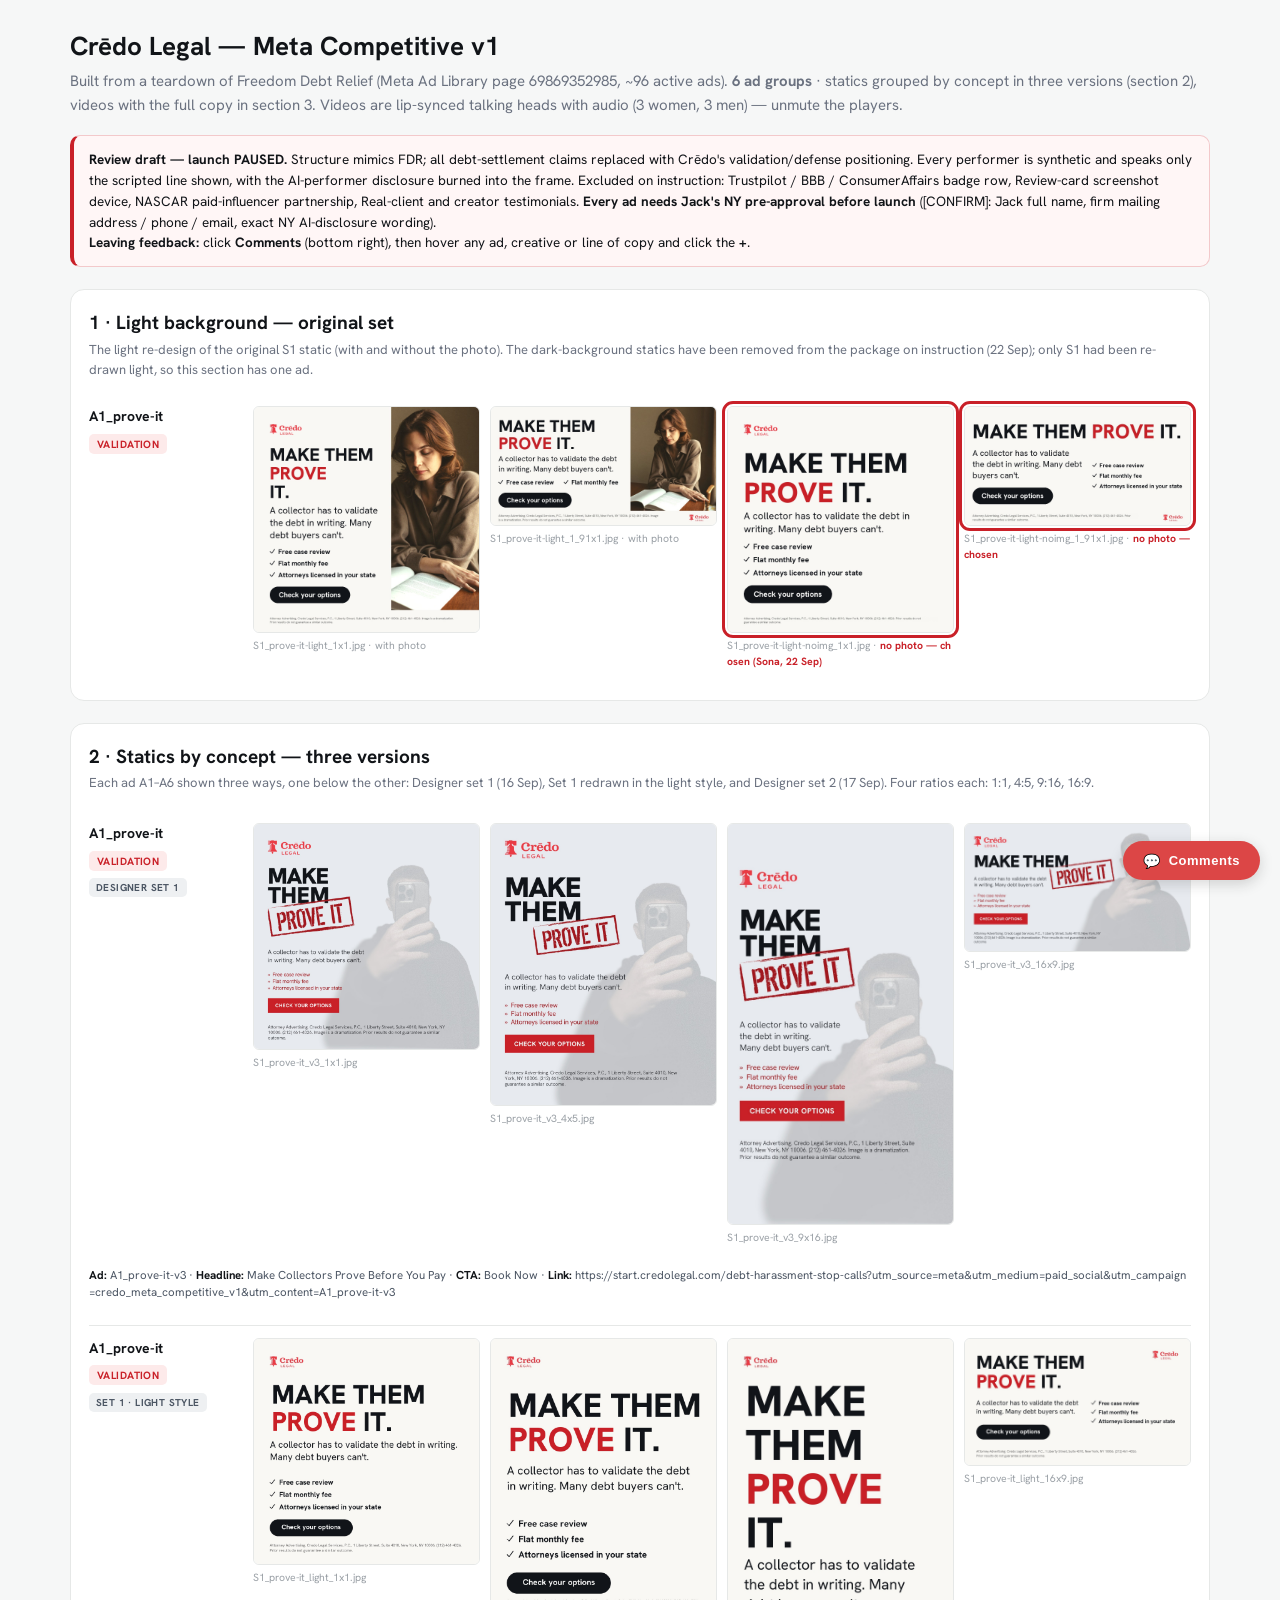
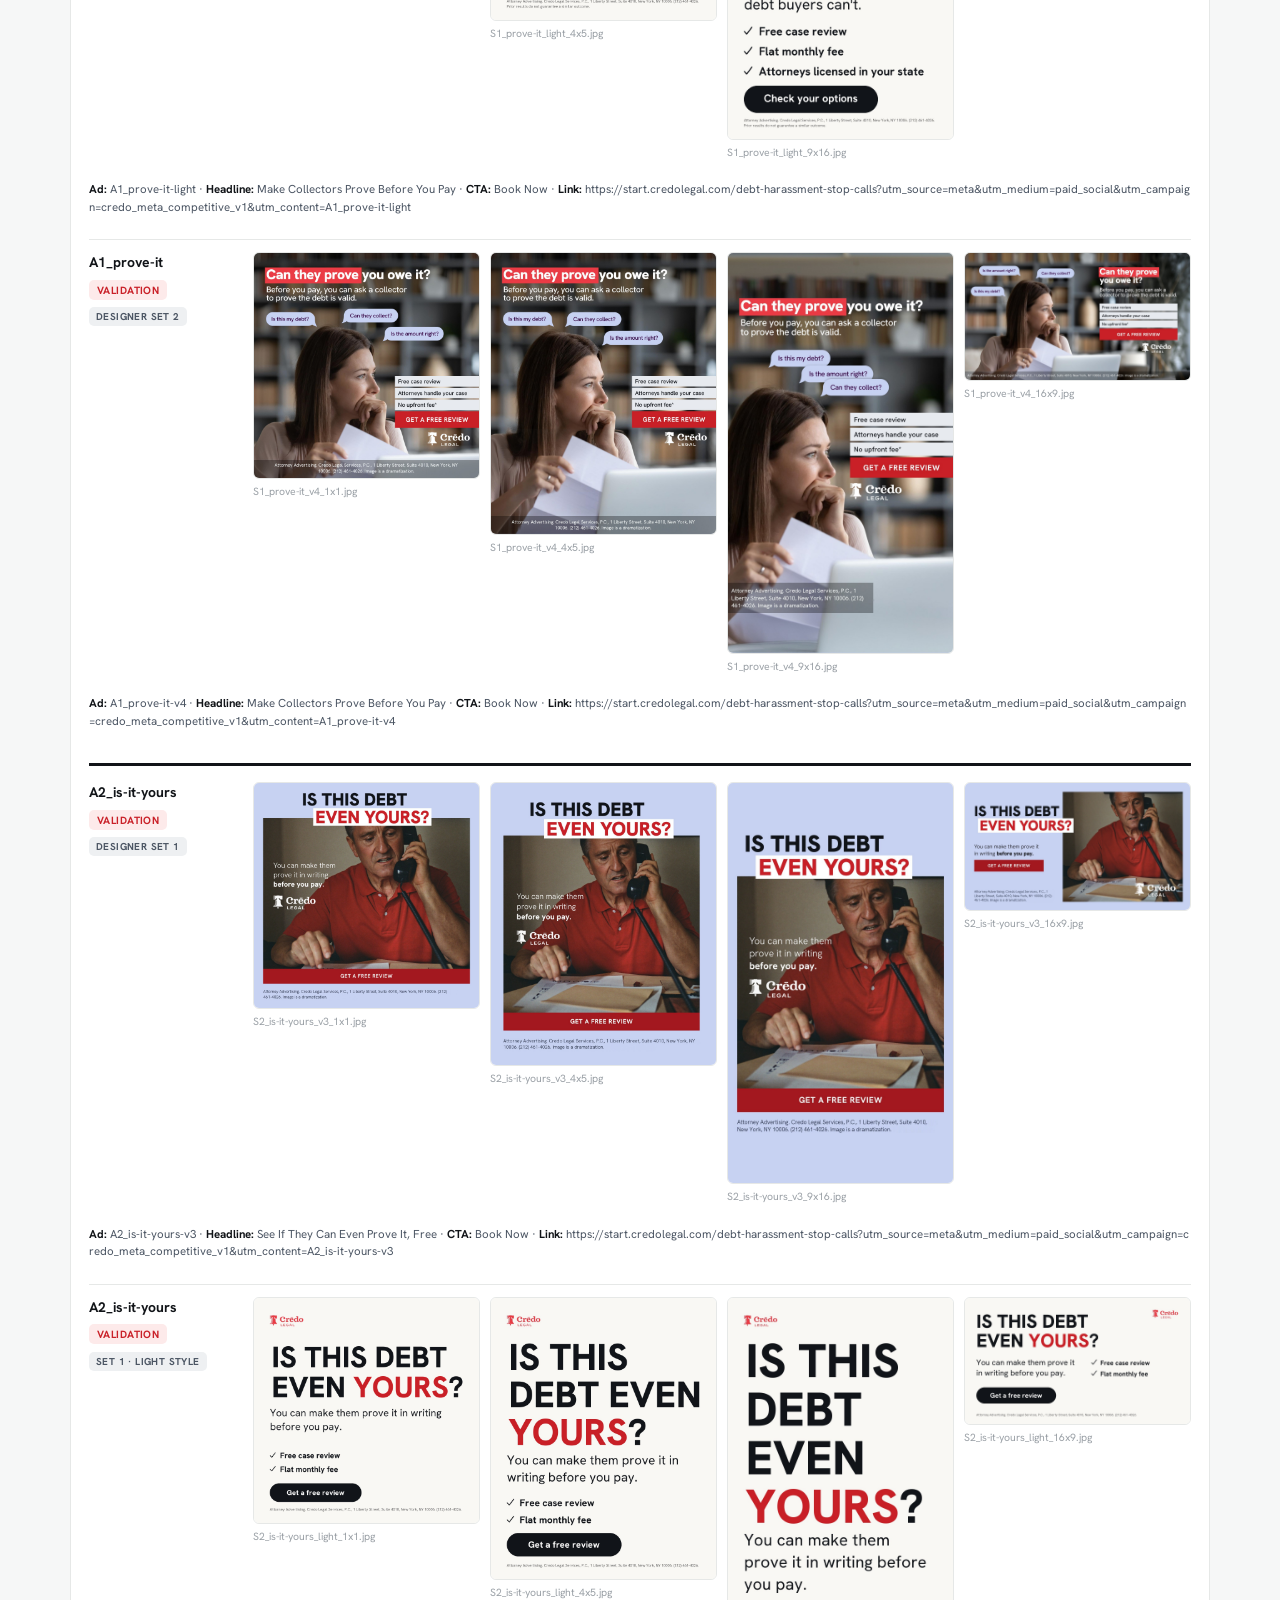
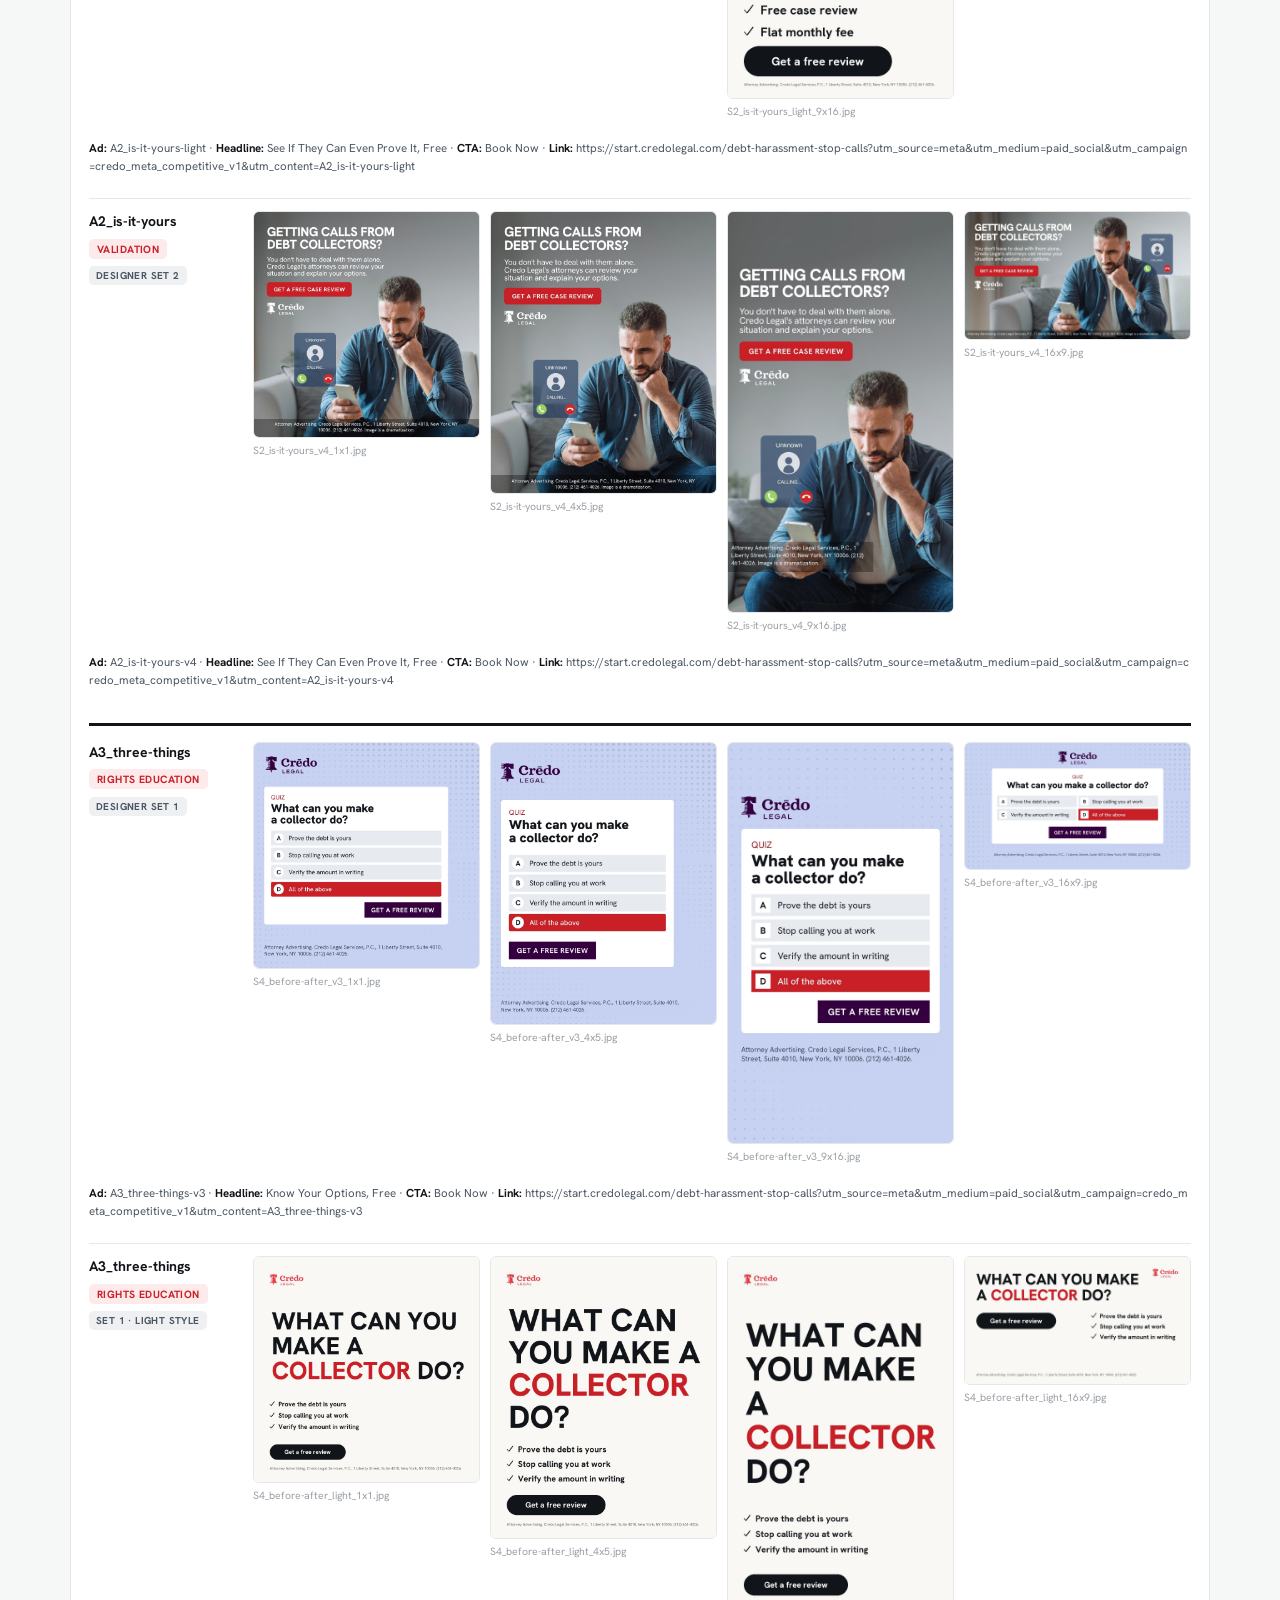
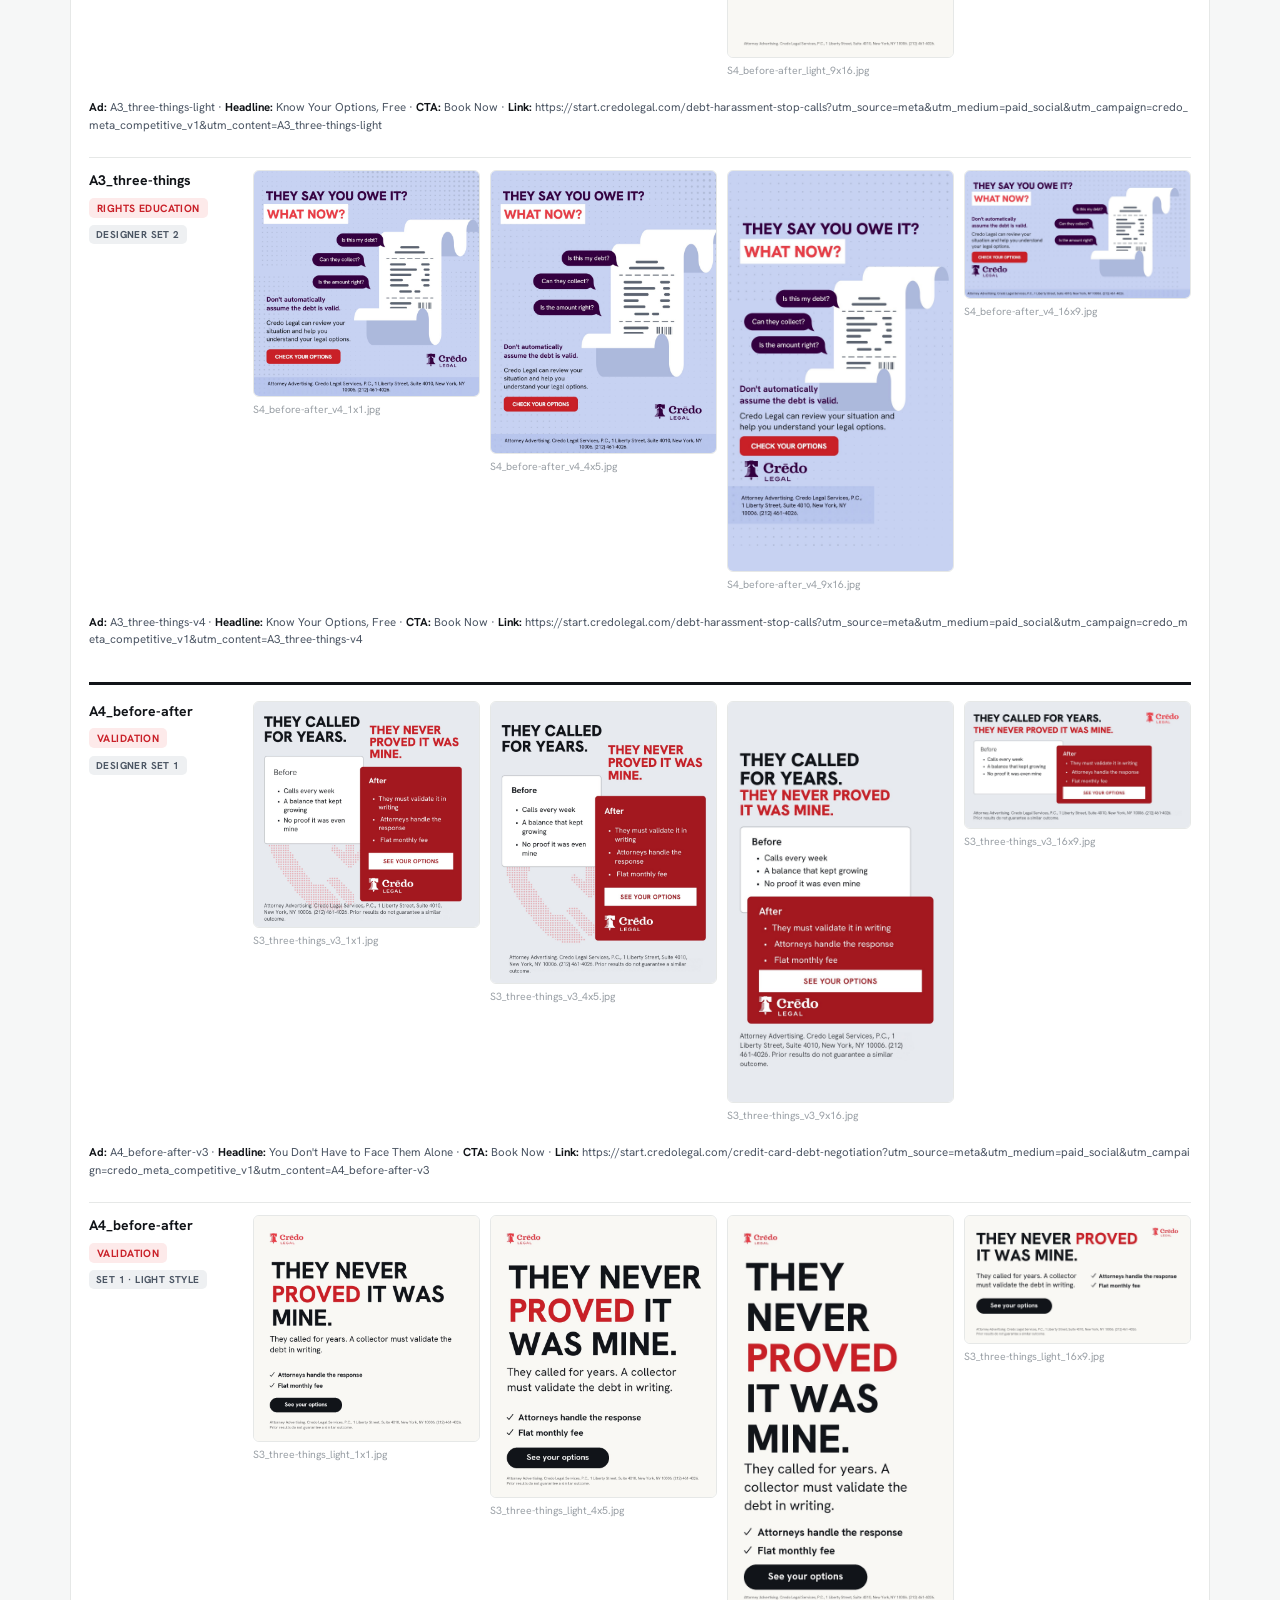
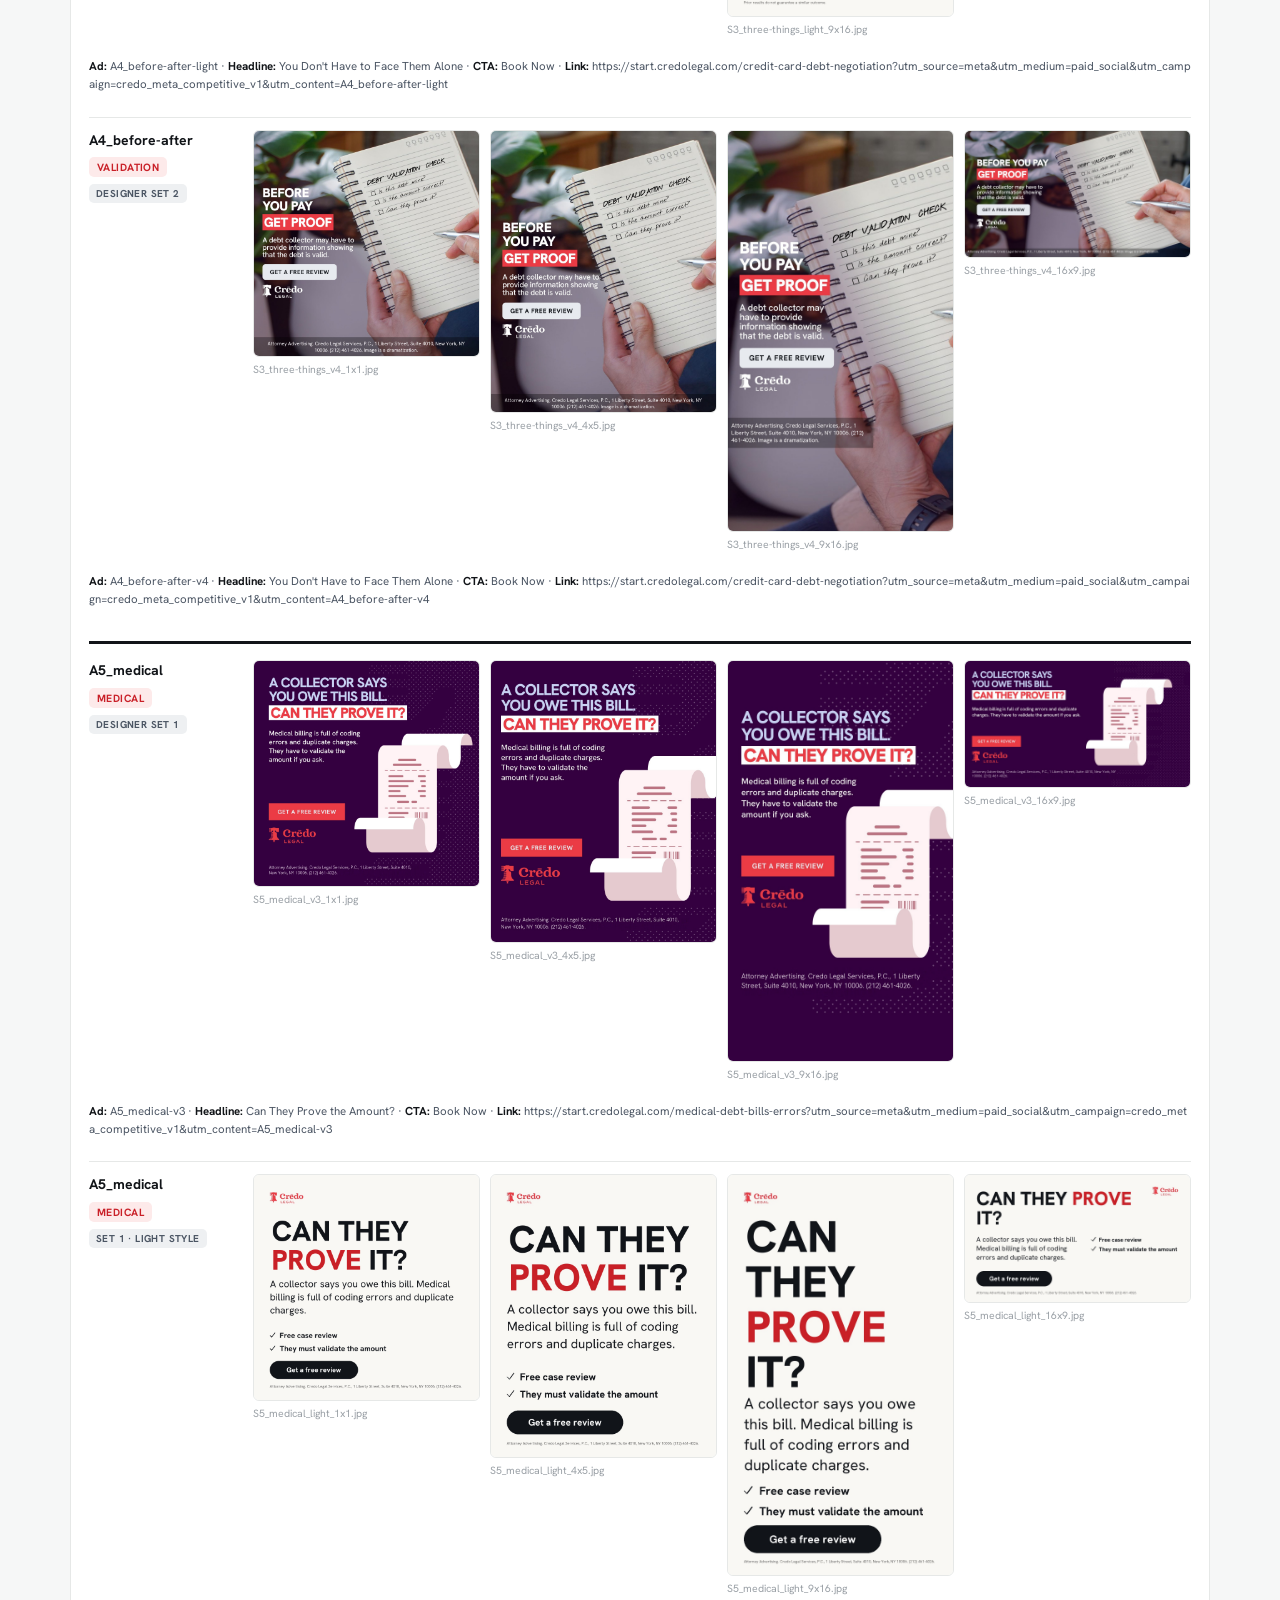
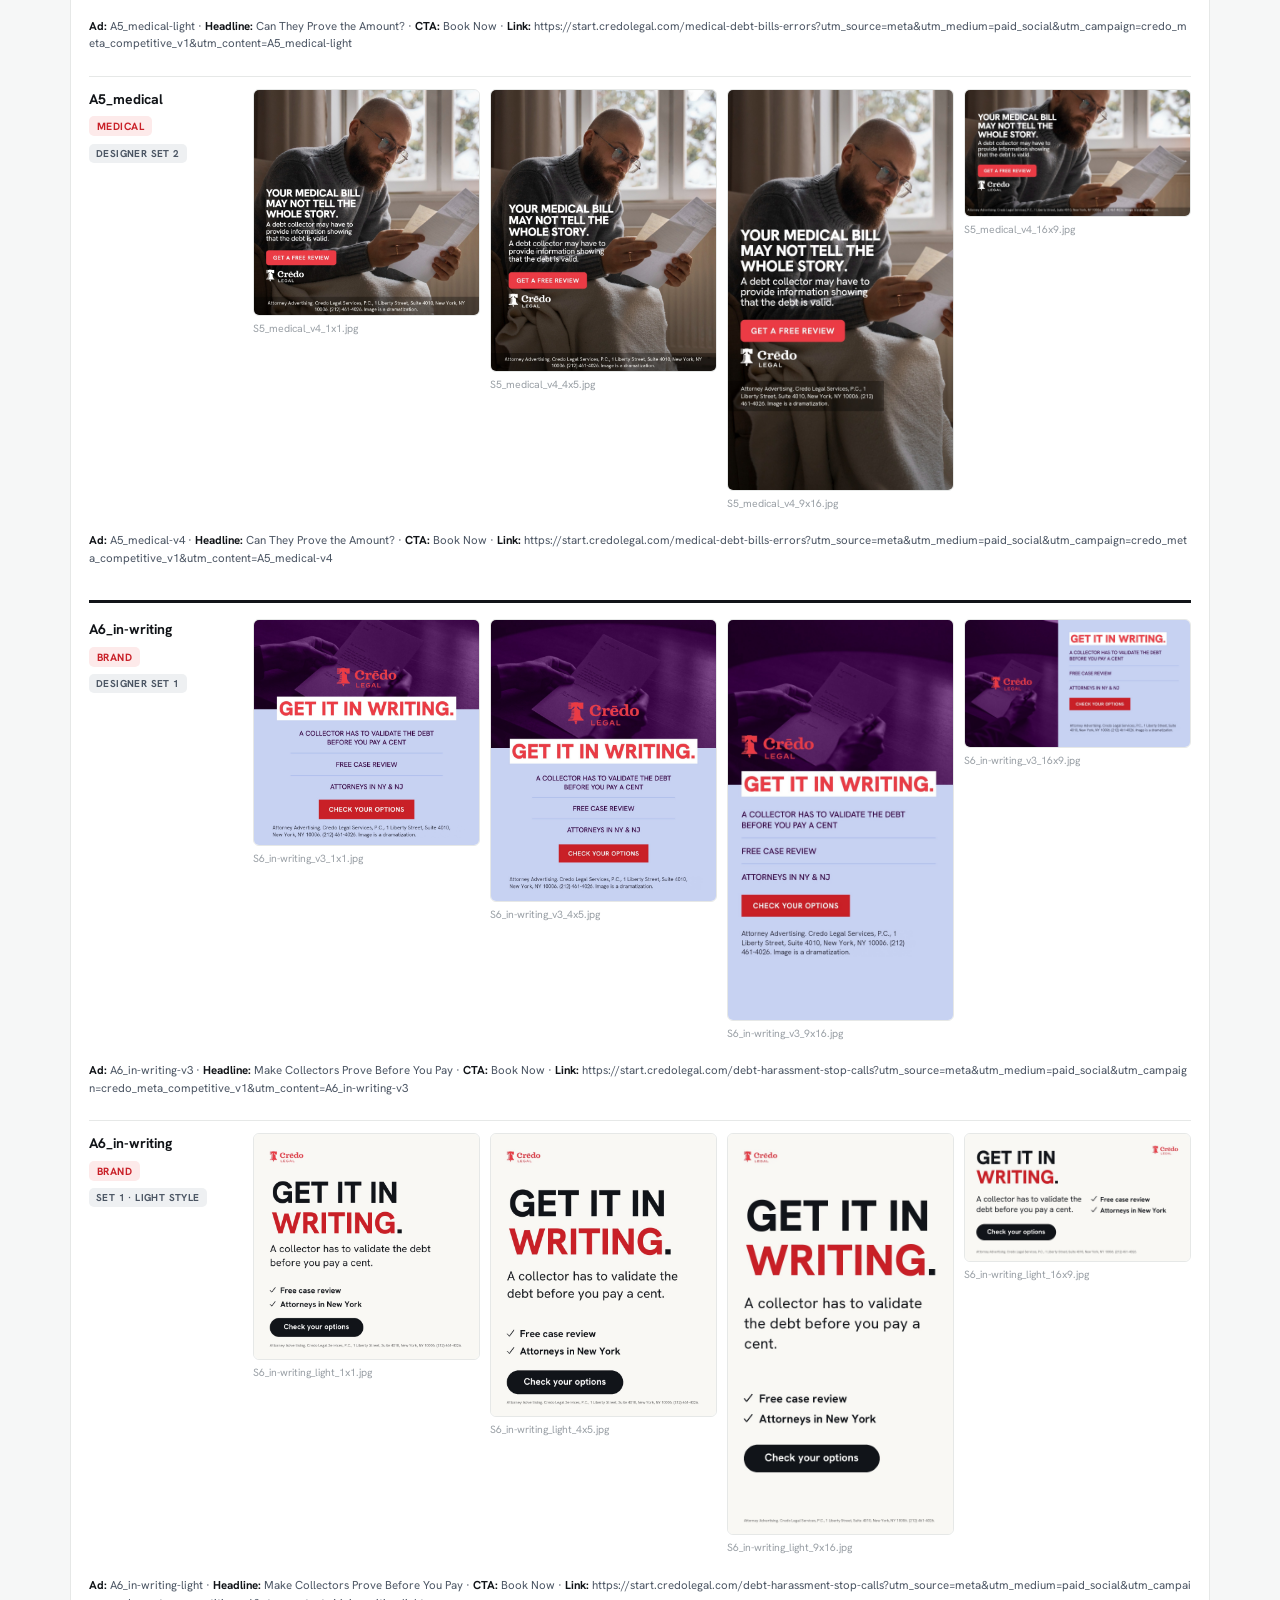
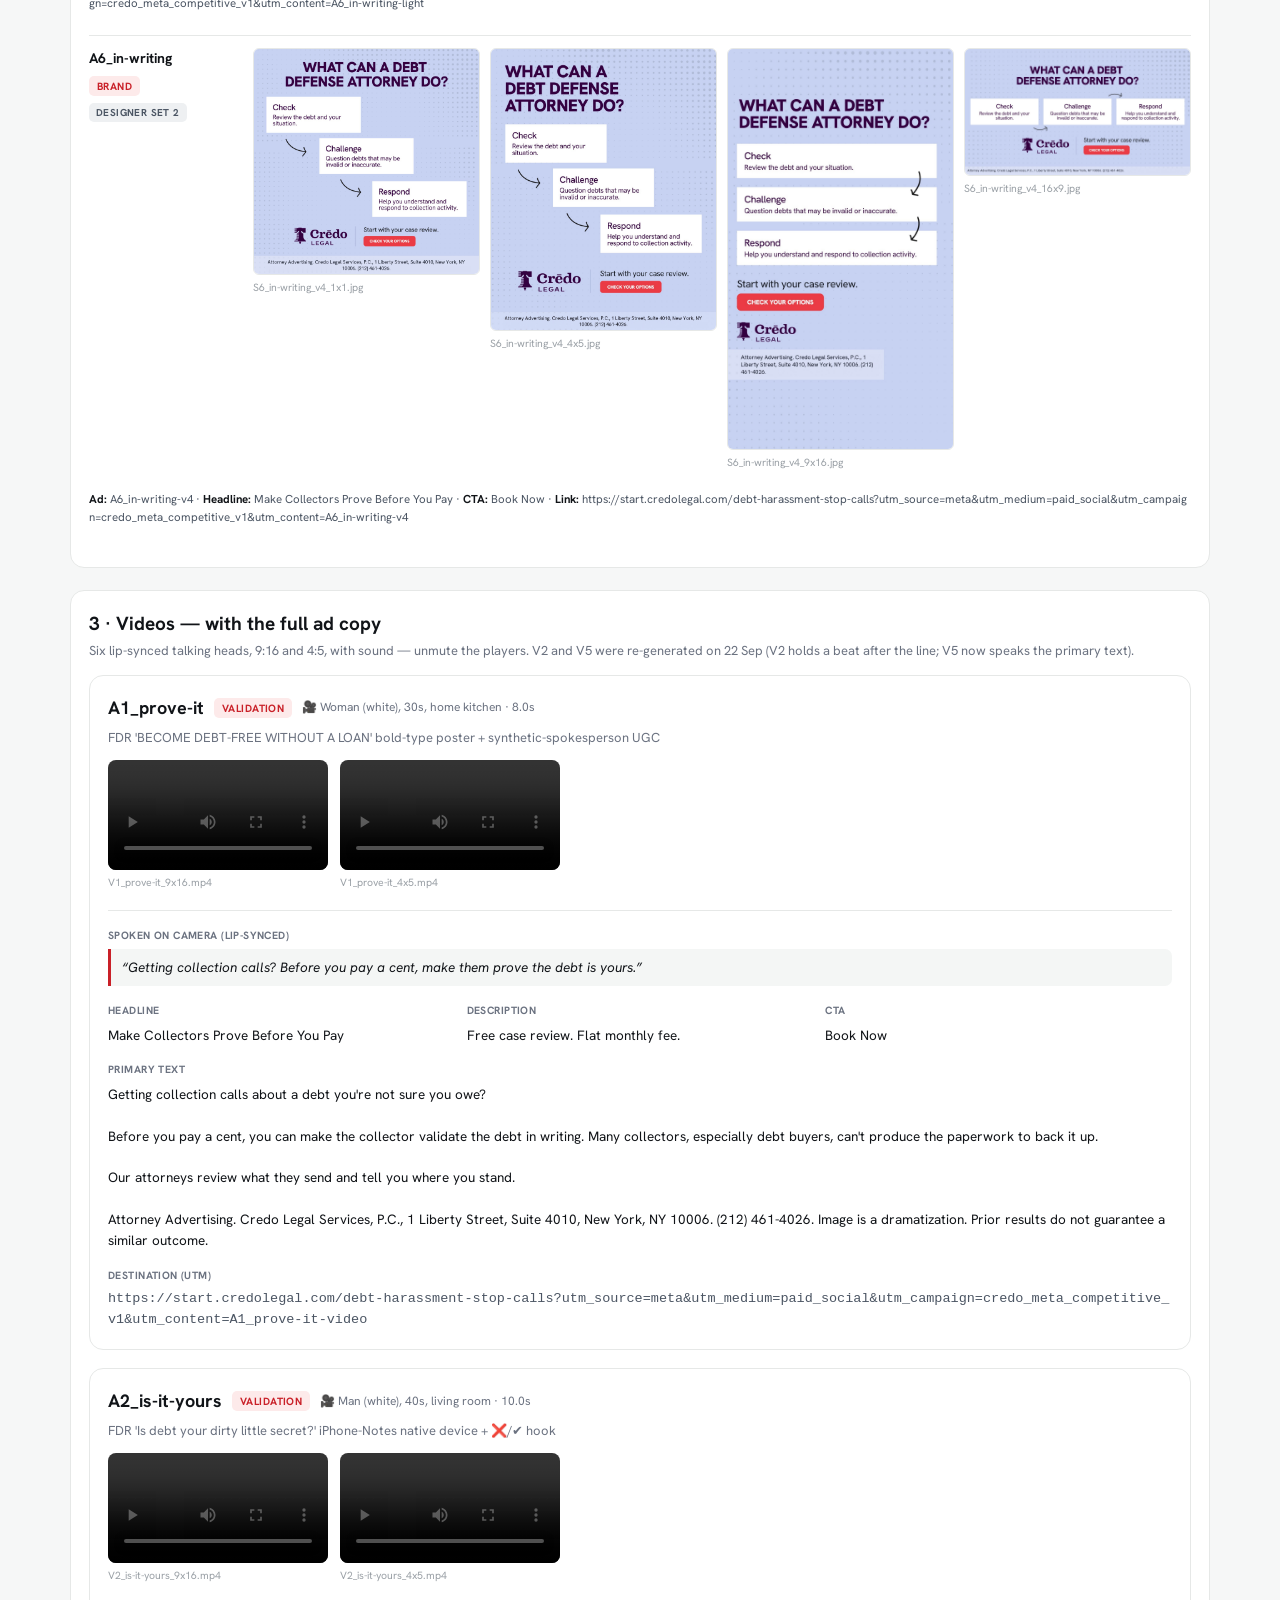
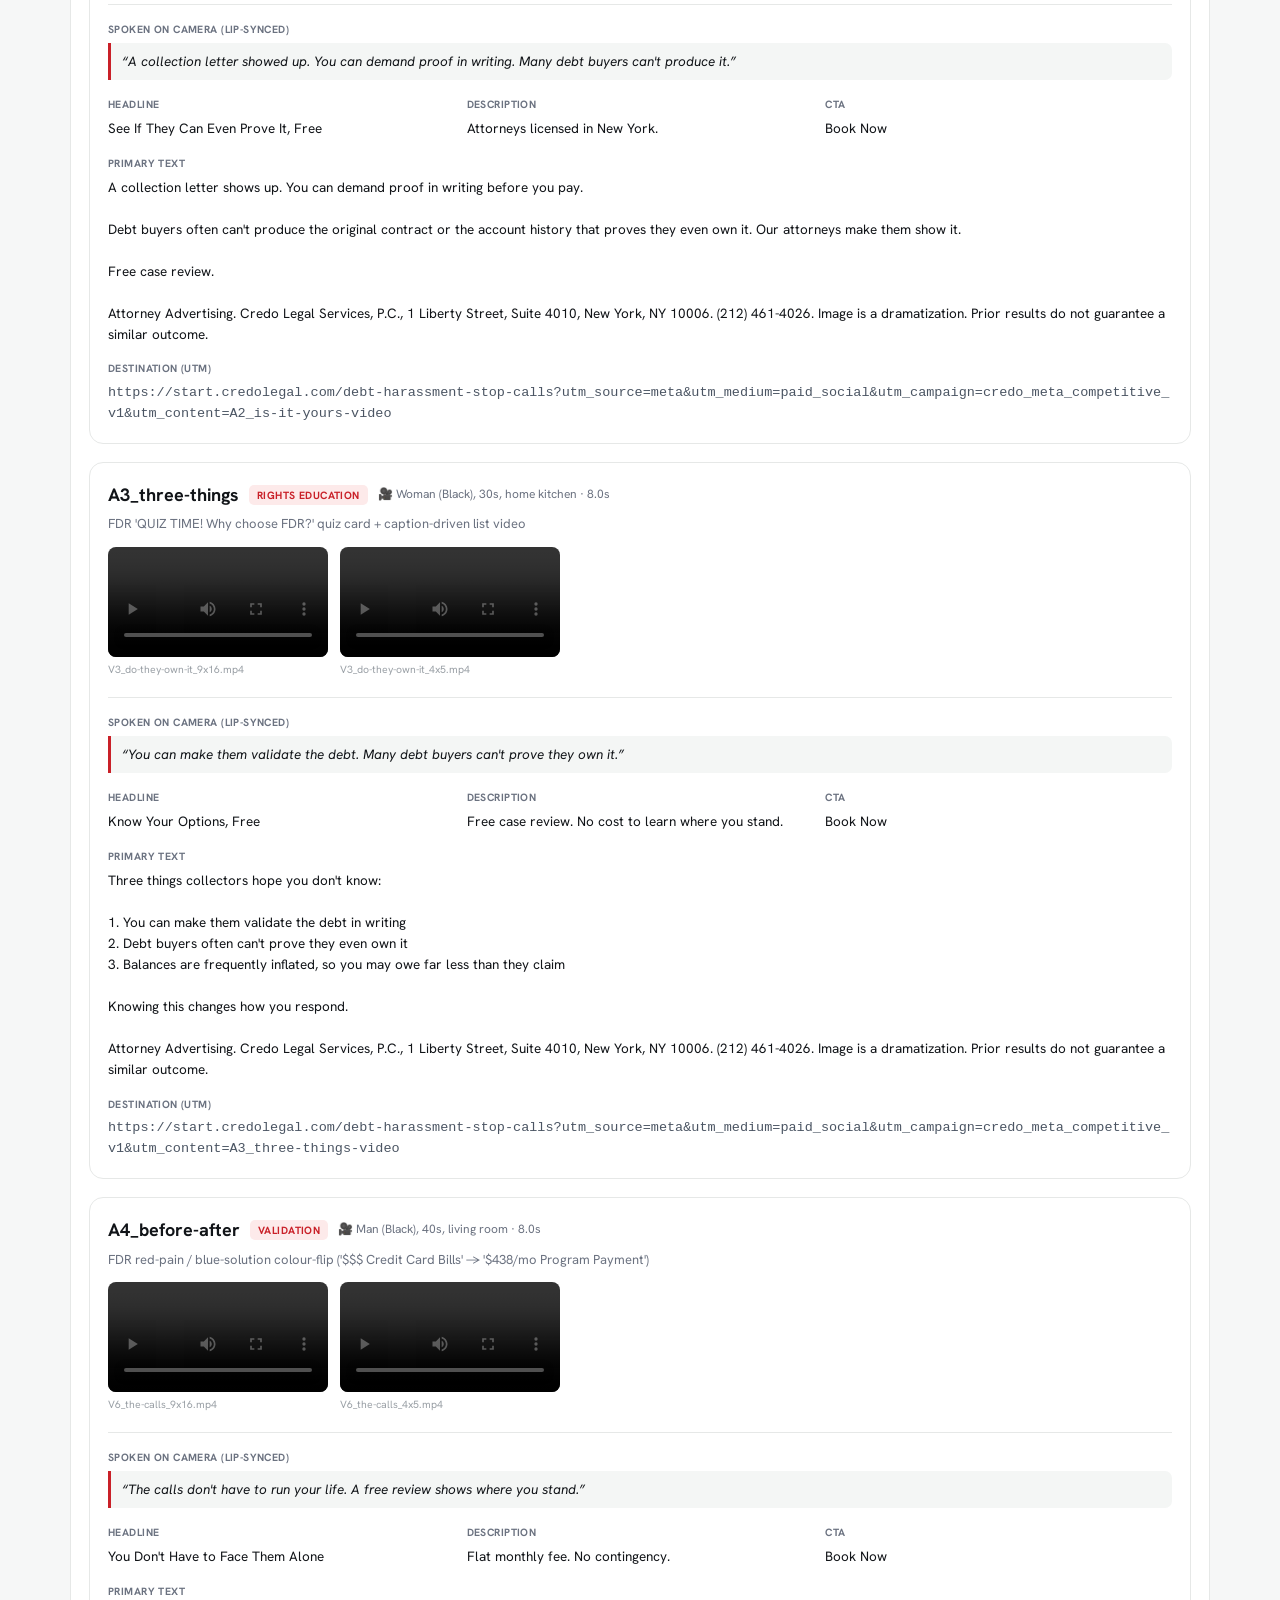
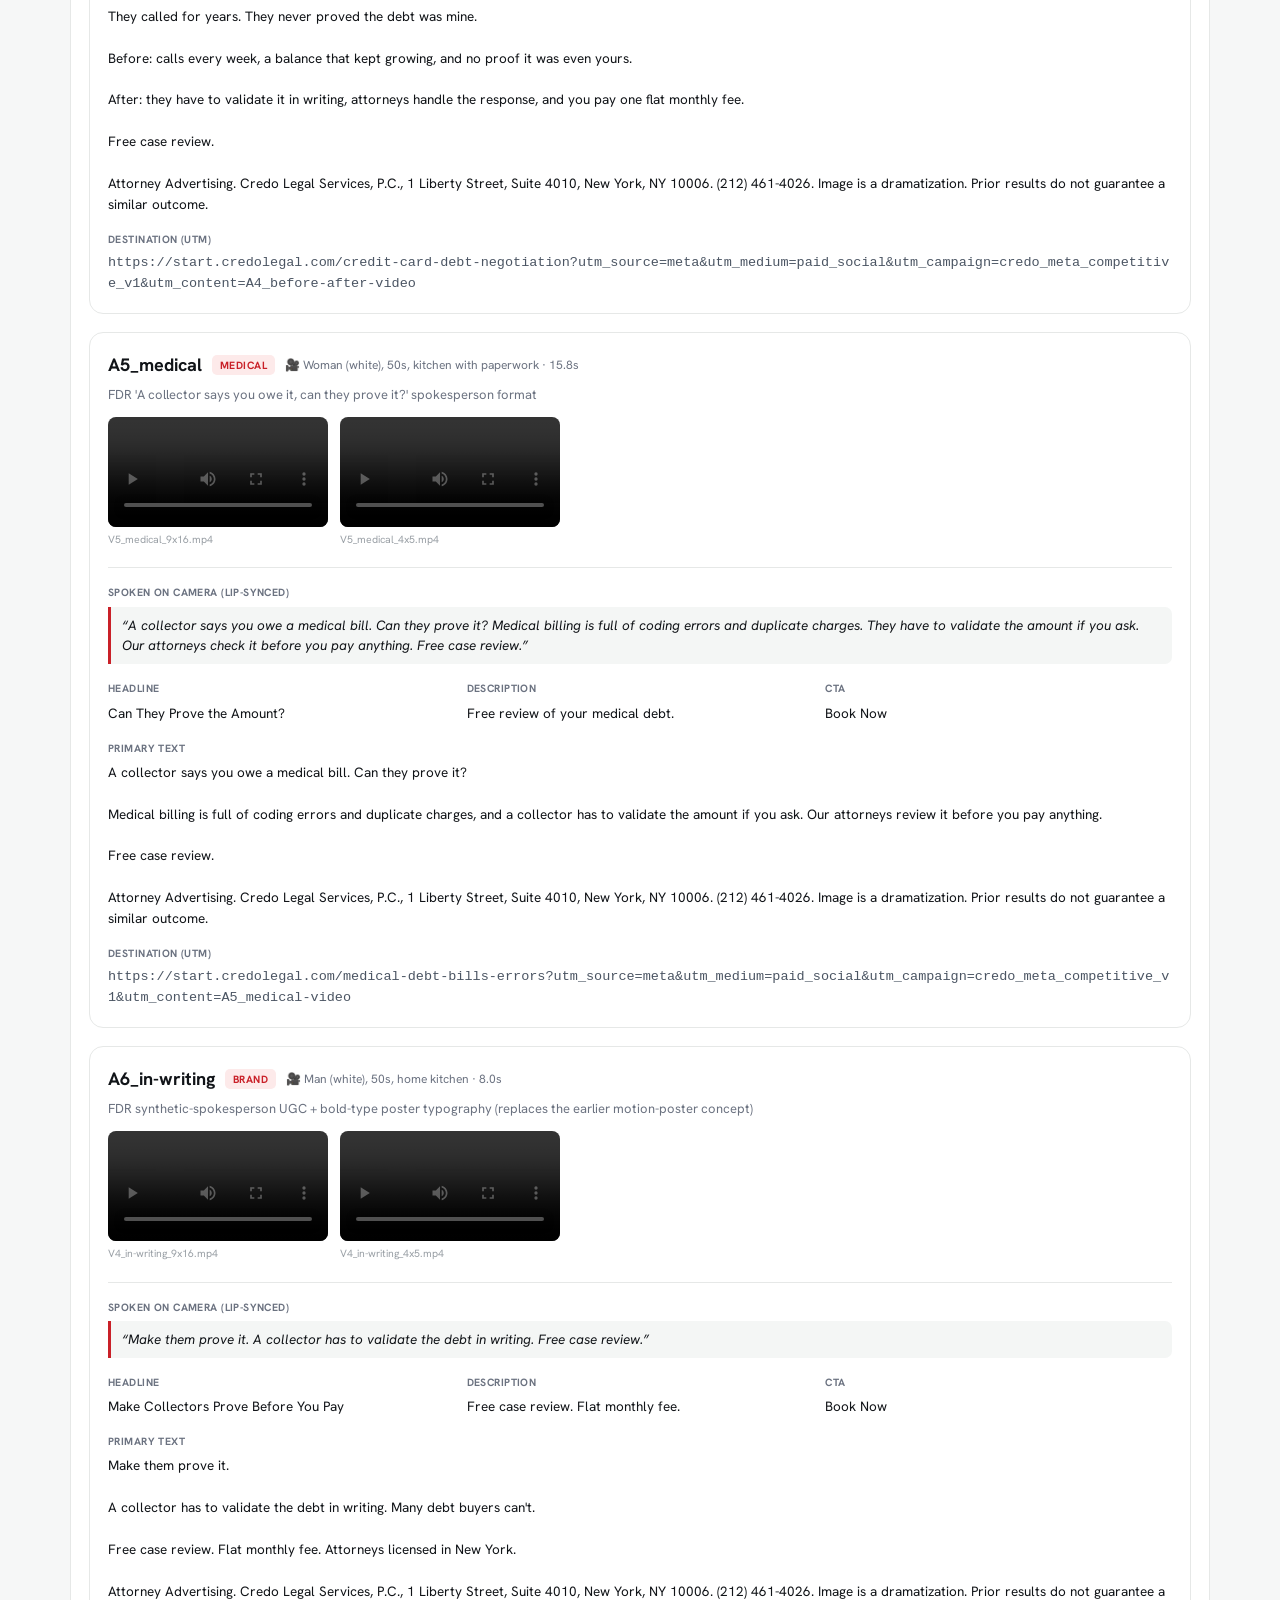
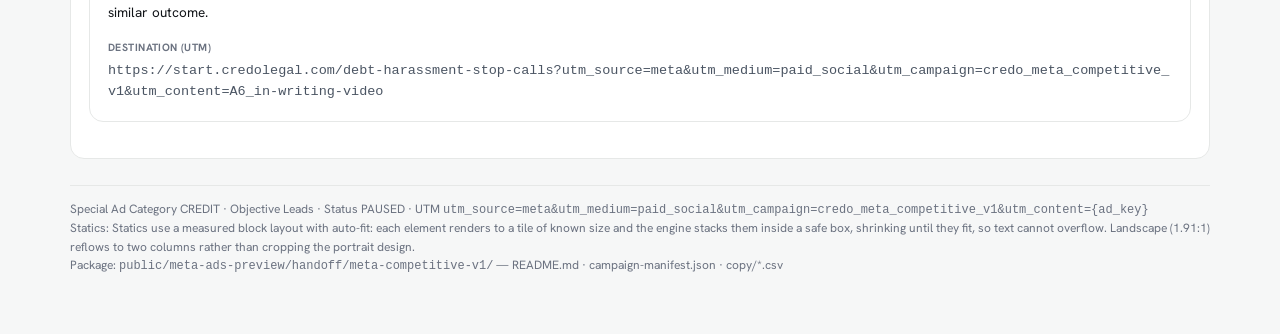
==== commit a2d18f5e: "Sync from credo-private/public/meta-ads-preview/ @ dcaca08" ====
--- a/handoff/meta-competitive-v1/index.html
+++ b/handoff/meta-competitive-v1/index.html
@@ -62,8 +62,8 @@
 <b>Every ad needs Jack's NY pre-approval before launch</b> ([CONFIRM]: Jack full name, firm mailing address / phone / email, exact NY AI-disclosure wording).<br>
 <b>Leaving feedback:</b> click <b>Comments</b> (bottom right), then hover any ad, creative or line of copy and click the <b>+</b>.</div>
 <section class="vsec" data-comment-target data-comment-id="section-light"><h2>1 · Light background — original set</h2><p class="sub">The light re-design of the original S1 static (with and without the photo). The dark-background statics have been removed from the package on instruction (22 Sep); only S1 had been re-drawn light, so this section has one ad.</p><div class="vrow" data-comment-target data-comment-id="A1_prove-it-light-row"><div class="who"><h3>A1_prove-it</h3><span class="pill">Validation</span></div><div class="row"><figure data-comment-target data-comment-id="A1_prove-it-static-light-1x1"><img src="creatives/static/S1_prove-it-light_1x1.jpg" alt="S1_prove-it-light_1x1.jpg · with photo" loading="lazy"><figcaption>S1_prove-it-light_1x1.jpg · with photo</figcaption></figure><figure data-comment-target data-comment-id="A1_prove-it-static-light-1_91x1"><img src="creatives/static/S1_prove-it-light_1_91x1.jpg" alt="S1_prove-it-light_1_91x1.jpg · with photo" loading="lazy"><figcaption>S1_prove-it-light_1_91x1.jpg · with photo</figcaption></figure><figure data-comment-target data-comment-id="A1_prove-it-static-light-noimg-1x1" class="chosen"><img src="creatives/static/S1_prove-it-light-noimg_1x1.jpg" alt="S1_prove-it-light-noimg_1x1.jpg · &lt;b&gt;no photo — chosen (Sona, 22 Sep)&lt;/b&gt;" loading="lazy"><figcaption>S1_prove-it-light-noimg_1x1.jpg · <b>no photo — chosen (Sona, 22 Sep)</b></figcaption></figure><figure data-comment-target data-comment-id="A1_prove-it-static-light-noimg-1_91x1" class="chosen"><img src="creatives/static/S1_prove-it-light-noimg_1_91x1.jpg" alt="S1_prove-it-light-noimg_1_91x1.jpg · &lt;b&gt;no photo — chosen&lt;/b&gt;" loading="lazy"><figcaption>S1_prove-it-light-noimg_1_91x1.jpg · <b>no photo — chosen</b></figcaption></figure></div></div></section>
-<section class="vsec" data-comment-target data-comment-id="section-by-concept"><h2>2 · Statics by concept — three versions</h2><p class="sub">Each ad A1–A6 shown three ways, one below the other: Designer set 1 (16 Sep), Set 1 redrawn in the light style, and Designer set 2 (17 Sep). Four ratios each: 1:1, 4:5, 9:16, 16:9.</p><div class="cgroup" data-comment-target data-comment-id="A1_prove-it-versions"><div class="vrow" data-comment-target data-comment-id="A1_prove-it-v3"><div class="who"><h3>A1_prove-it</h3><span class="pill">Validation</span><br><span class="ver">Designer set 1</span></div><div class="row"><figure data-comment-target data-comment-id="A1_prove-it-v3-1x1"><img src="creatives/static/v3/S1_prove-it_v3_1x1.jpg" alt="S1_prove-it_v3_1x1.jpg" loading="lazy"><figcaption>S1_prove-it_v3_1x1.jpg</figcaption></figure><figure data-comment-target data-comment-id="A1_prove-it-v3-4x5"><img src="creatives/static/v3/S1_prove-it_v3_4x5.jpg" alt="S1_prove-it_v3_4x5.jpg" loading="lazy"><figcaption>S1_prove-it_v3_4x5.jpg</figcaption></figure><figure data-comment-target data-comment-id="A1_prove-it-v3-9x16"><img src="creatives/static/v3/S1_prove-it_v3_9x16.jpg" alt="S1_prove-it_v3_9x16.jpg" loading="lazy"><figcaption>S1_prove-it_v3_9x16.jpg</figcaption></figure><figure data-comment-target data-comment-id="A1_prove-it-v3-16x9"><img src="creatives/static/v3/S1_prove-it_v3_16x9.jpg" alt="S1_prove-it_v3_16x9.jpg" loading="lazy"><figcaption>S1_prove-it_v3_16x9.jpg</figcaption></figure></div><p class="spec" data-comment-target data-comment-id="A1_prove-it-v3-spec"><b>Ad:</b> A1_prove-it-v3 · <b>Headline:</b> Make Collectors Prove Before You Pay · <b>CTA:</b> Book Now · <b>Link:</b> https://start.credolegal.com/debt-harassment-stop-calls?utm_source=meta&amp;utm_medium=paid_social&amp;utm_campaign=credo_meta_competitive_v1&amp;utm_content=A1_prove-it-v3</p></div><div class="vrow" data-comment-target data-comment-id="A1_prove-it-light"><div class="who"><h3>A1_prove-it</h3><span class="pill">Validation</span><br><span class="ver">Set 1 · light style</span></div><div class="row"><figure data-comment-target data-comment-id="A1_prove-it-light-1x1"><img src="creatives/static/light/S1_prove-it_light_1x1.jpg" alt="A1_prove-it light style 1x1" loading="lazy"><figcaption>S1_prove-it_light_1x1.jpg</figcaption></figure><figure data-comment-target data-comment-id="A1_prove-it-light-4x5"><img src="creatives/static/light/S1_prove-it_light_4x5.jpg" alt="A1_prove-it light style 4x5" loading="lazy"><figcaption>S1_prove-it_light_4x5.jpg</figcaption></figure><figure data-comment-target data-comment-id="A1_prove-it-light-9x16"><img src="creatives/static/light/S1_prove-it_light_9x16.jpg" alt="A1_prove-it light style 9x16" loading="lazy"><figcaption>S1_prove-it_light_9x16.jpg</figcaption></figure><figure data-comment-target data-comment-id="A1_prove-it-light-16x9"><img src="creatives/static/light/S1_prove-it_light_16x9.jpg" alt="A1_prove-it light style 16x9" loading="lazy"><figcaption>S1_prove-it_light_16x9.jpg</figcaption></figure></div><p class="spec" data-comment-target data-comment-id="A1_prove-it-light-spec"><b>Ad:</b> A1_prove-it-light · <b>Headline:</b> Make Collectors Prove Before You Pay · <b>CTA:</b> Book Now · <b>Link:</b> https://start.credolegal.com/debt-harassment-stop-calls?utm_source=meta&amp;utm_medium=paid_social&amp;utm_campaign=credo_meta_competitive_v1&amp;utm_content=A1_prove-it-light</p></div><div class="vrow" data-comment-target data-comment-id="A1_prove-it-v4"><div class="who"><h3>A1_prove-it</h3><span class="pill">Validation</span><br><span class="ver">Designer set 2</span></div><div class="row"><figure data-comment-target data-comment-id="A1_prove-it-v4-1x1"><img src="creatives/static/v4/S1_prove-it_v4_1x1.jpg" alt="S1_prove-it_v4_1x1.jpg" loading="lazy"><figcaption>S1_prove-it_v4_1x1.jpg</figcaption></figure><figure data-comment-target data-comment-id="A1_prove-it-v4-4x5"><img src="creatives/static/v4/S1_prove-it_v4_4x5.jpg" alt="S1_prove-it_v4_4x5.jpg" loading="lazy"><figcaption>S1_prove-it_v4_4x5.jpg</figcaption></figure><figure data-comment-target data-comment-id="A1_prove-it-v4-9x16"><img src="creatives/static/v4/S1_prove-it_v4_9x16.jpg" alt="S1_prove-it_v4_9x16.jpg" loading="lazy"><figcaption>S1_prove-it_v4_9x16.jpg</figcaption></figure><figure data-comment-target data-comment-id="A1_prove-it-v4-16x9"><img src="creatives/static/v4/S1_prove-it_v4_16x9.jpg" alt="S1_prove-it_v4_16x9.jpg" loading="lazy"><figcaption>S1_prove-it_v4_16x9.jpg</figcaption></figure></div><p class="spec" data-comment-target data-comment-id="A1_prove-it-v4-spec"><b>Ad:</b> A1_prove-it-v4 · <b>Headline:</b> Make Collectors Prove Before You Pay · <b>CTA:</b> Book Now · <b>Link:</b> https://start.credolegal.com/debt-harassment-stop-calls?utm_source=meta&amp;utm_medium=paid_social&amp;utm_campaign=credo_meta_competitive_v1&amp;utm_content=A1_prove-it-v4</p></div></div><div class="cgroup" data-comment-target data-comment-id="A2_is-it-yours-versions"><div class="vrow" data-comment-target data-comment-id="A2_is-it-yours-v3"><div class="who"><h3>A2_is-it-yours</h3><span class="pill">Validation</span><br><span class="ver">Designer set 1</span></div><div class="row"><figure data-comment-target data-comment-id="A2_is-it-yours-v3-1x1"><img src="creatives/static/v3/S2_is-it-yours_v3_1x1.jpg" alt="S2_is-it-yours_v3_1x1.jpg" loading="lazy"><figcaption>S2_is-it-yours_v3_1x1.jpg</figcaption></figure><figure data-comment-target data-comment-id="A2_is-it-yours-v3-4x5"><img src="creatives/static/v3/S2_is-it-yours_v3_4x5.jpg" alt="S2_is-it-yours_v3_4x5.jpg" loading="lazy"><figcaption>S2_is-it-yours_v3_4x5.jpg</figcaption></figure><figure data-comment-target data-comment-id="A2_is-it-yours-v3-9x16"><img src="creatives/static/v3/S2_is-it-yours_v3_9x16.jpg" alt="S2_is-it-yours_v3_9x16.jpg" loading="lazy"><figcaption>S2_is-it-yours_v3_9x16.jpg</figcaption></figure><figure data-comment-target data-comment-id="A2_is-it-yours-v3-16x9"><img src="creatives/static/v3/S2_is-it-yours_v3_16x9.jpg" alt="S2_is-it-yours_v3_16x9.jpg" loading="lazy"><figcaption>S2_is-it-yours_v3_16x9.jpg</figcaption></figure></div><p class="spec" data-comment-target data-comment-id="A2_is-it-yours-v3-spec"><b>Ad:</b> A2_is-it-yours-v3 · <b>Headline:</b> See If They Can Even Prove It, Free · <b>CTA:</b> Book Now · <b>Link:</b> https://start.credolegal.com/debt-harassment-stop-calls?utm_source=meta&amp;utm_medium=paid_social&amp;utm_campaign=credo_meta_competitive_v1&amp;utm_content=A2_is-it-yours-v3</p></div><div class="vrow" data-comment-target data-comment-id="A2_is-it-yours-light"><div class="who"><h3>A2_is-it-yours</h3><span class="pill">Validation</span><br><span class="ver">Set 1 · light style</span></div><div class="row"><figure data-comment-target data-comment-id="A2_is-it-yours-light-1x1"><img src="creatives/static/light/S2_is-it-yours_light_1x1.jpg" alt="A2_is-it-yours light style 1x1" loading="lazy"><figcaption>S2_is-it-yours_light_1x1.jpg</figcaption></figure><figure data-comment-target data-comment-id="A2_is-it-yours-light-4x5"><img src="creatives/static/light/S2_is-it-yours_light_4x5.jpg" alt="A2_is-it-yours light style 4x5" loading="lazy"><figcaption>S2_is-it-yours_light_4x5.jpg</figcaption></figure><figure data-comment-target data-comment-id="A2_is-it-yours-light-9x16"><img src="creatives/static/light/S2_is-it-yours_light_9x16.jpg" alt="A2_is-it-yours light style 9x16" loading="lazy"><figcaption>S2_is-it-yours_light_9x16.jpg</figcaption></figure><figure data-comment-target data-comment-id="A2_is-it-yours-light-16x9"><img src="creatives/static/light/S2_is-it-yours_light_16x9.jpg" alt="A2_is-it-yours light style 16x9" loading="lazy"><figcaption>S2_is-it-yours_light_16x9.jpg</figcaption></figure></div><p class="spec" data-comment-target data-comment-id="A2_is-it-yours-light-spec"><b>Ad:</b> A2_is-it-yours-light · <b>Headline:</b> See If They Can Even Prove It, Free · <b>CTA:</b> Book Now · <b>Link:</b> https://start.credolegal.com/debt-harassment-stop-calls?utm_source=meta&amp;utm_medium=paid_social&amp;utm_campaign=credo_meta_competitive_v1&amp;utm_content=A2_is-it-yours-light</p></div><div class="vrow" data-comment-target data-comment-id="A2_is-it-yours-v4"><div class="who"><h3>A2_is-it-yours</h3><span class="pill">Validation</span><br><span class="ver">Designer set 2</span></div><div class="row"><figure data-comment-target data-comment-id="A2_is-it-yours-v4-1x1"><img src="creatives/static/v4/S2_is-it-yours_v4_1x1.jpg" alt="S2_is-it-yours_v4_1x1.jpg" loading="lazy"><figcaption>S2_is-it-yours_v4_1x1.jpg</figcaption></figure><figure data-comment-target data-comment-id="A2_is-it-yours-v4-4x5"><img src="creatives/static/v4/S2_is-it-yours_v4_4x5.jpg" alt="S2_is-it-yours_v4_4x5.jpg" loading="lazy"><figcaption>S2_is-it-yours_v4_4x5.jpg</figcaption></figure><figure data-comment-target data-comment-id="A2_is-it-yours-v4-9x16"><img src="creatives/static/v4/S2_is-it-yours_v4_9x16.jpg" alt="S2_is-it-yours_v4_9x16.jpg" loading="lazy"><figcaption>S2_is-it-yours_v4_9x16.jpg</figcaption></figure><figure data-comment-target data-comment-id="A2_is-it-yours-v4-16x9"><img src="creatives/static/v4/S2_is-it-yours_v4_16x9.jpg" alt="S2_is-it-yours_v4_16x9.jpg" loading="lazy"><figcaption>S2_is-it-yours_v4_16x9.jpg</figcaption></figure></div><p class="spec" data-comment-target data-comment-id="A2_is-it-yours-v4-spec"><b>Ad:</b> A2_is-it-yours-v4 · <b>Headline:</b> See If They Can Even Prove It, Free · <b>CTA:</b> Book Now · <b>Link:</b> https://start.credolegal.com/debt-harassment-stop-calls?utm_source=meta&amp;utm_medium=paid_social&amp;utm_campaign=credo_meta_competitive_v1&amp;utm_content=A2_is-it-yours-v4</p></div></div><div class="cgroup" data-comment-target data-comment-id="A3_three-things-versions"><div class="vrow" data-comment-target data-comment-id="A3_three-things-v3"><div class="who"><h3>A3_three-things</h3><span class="pill">Rights education</span><br><span class="ver">Designer set 1</span></div><div class="row"><figure data-comment-target data-comment-id="A3_three-things-v3-1x1"><img src="creatives/static/v3/S4_quiz_v3_1x1.jpg" alt="S4_before-after_v3_1x1.jpg" loading="lazy"><figcaption>S4_before-after_v3_1x1.jpg</figcaption></figure><figure data-comment-target data-comment-id="A3_three-things-v3-4x5"><img src="creatives/static/v3/S4_quiz_v3_4x5.jpg" alt="S4_before-after_v3_4x5.jpg" loading="lazy"><figcaption>S4_before-after_v3_4x5.jpg</figcaption></figure><figure data-comment-target data-comment-id="A3_three-things-v3-9x16"><img src="creatives/static/v3/S4_quiz_v3_9x16.jpg" alt="S4_before-after_v3_9x16.jpg" loading="lazy"><figcaption>S4_before-after_v3_9x16.jpg</figcaption></figure><figure data-comment-target data-comment-id="A3_three-things-v3-16x9"><img src="creatives/static/v3/S4_quiz_v3_16x9.jpg" alt="S4_before-after_v3_16x9.jpg" loading="lazy"><figcaption>S4_before-after_v3_16x9.jpg</figcaption></figure></div><p class="spec" data-comment-target data-comment-id="A3_three-things-v3-spec"><b>Ad:</b> A3_three-things-v3 · <b>Headline:</b> Know Your Options, Free · <b>CTA:</b> Book Now · <b>Link:</b> https://start.credolegal.com/debt-harassment-fdcpa-rights?utm_source=meta&amp;utm_medium=paid_social&amp;utm_campaign=credo_meta_competitive_v1&amp;utm_content=A3_three-things-v3</p></div><div class="vrow" data-comment-target data-comment-id="A3_three-things-light"><div class="who"><h3>A3_three-things</h3><span class="pill">Rights education</span><br><span class="ver">Set 1 · light style</span></div><div class="row"><figure data-comment-target data-comment-id="A3_three-things-light-1x1"><img src="creatives/static/light/S4_quiz_light_1x1.jpg" alt="A3_three-things light style 1x1" loading="lazy"><figcaption>S4_before-after_light_1x1.jpg</figcaption></figure><figure data-comment-target data-comment-id="A3_three-things-light-4x5"><img src="creatives/static/light/S4_quiz_light_4x5.jpg" alt="A3_three-things light style 4x5" loading="lazy"><figcaption>S4_before-after_light_4x5.jpg</figcaption></figure><figure data-comment-target data-comment-id="A3_three-things-light-9x16"><img src="creatives/static/light/S4_quiz_light_9x16.jpg" alt="A3_three-things light style 9x16" loading="lazy"><figcaption>S4_before-after_light_9x16.jpg</figcaption></figure><figure data-comment-target data-comment-id="A3_three-things-light-16x9"><img src="creatives/static/light/S4_quiz_light_16x9.jpg" alt="A3_three-things light style 16x9" loading="lazy"><figcaption>S4_before-after_light_16x9.jpg</figcaption></figure></div><p class="spec" data-comment-target data-comment-id="A3_three-things-light-spec"><b>Ad:</b> A3_three-things-light · <b>Headline:</b> Know Your Options, Free · <b>CTA:</b> Book Now · <b>Link:</b> https://start.credolegal.com/debt-harassment-fdcpa-rights?utm_source=meta&amp;utm_medium=paid_social&amp;utm_campaign=credo_meta_competitive_v1&amp;utm_content=A3_three-things-light</p></div><div class="vrow" data-comment-target data-comment-id="A3_three-things-v4"><div class="who"><h3>A3_three-things</h3><span class="pill">Rights education</span><br><span class="ver">Designer set 2</span></div><div class="row"><figure data-comment-target data-comment-id="A3_three-things-v4-1x1"><img src="creatives/static/v4/S4_quiz_v4_1x1.jpg" alt="S4_before-after_v4_1x1.jpg" loading="lazy"><figcaption>S4_before-after_v4_1x1.jpg</figcaption></figure><figure data-comment-target data-comment-id="A3_three-things-v4-4x5"><img src="creatives/static/v4/S4_quiz_v4_4x5.jpg" alt="S4_before-after_v4_4x5.jpg" loading="lazy"><figcaption>S4_before-after_v4_4x5.jpg</figcaption></figure><figure data-comment-target data-comment-id="A3_three-things-v4-9x16"><img src="creatives/static/v4/S4_quiz_v4_9x16.jpg" alt="S4_before-after_v4_9x16.jpg" loading="lazy"><figcaption>S4_before-after_v4_9x16.jpg</figcaption></figure><figure data-comment-target data-comment-id="A3_three-things-v4-16x9"><img src="creatives/static/v4/S4_quiz_v4_16x9.jpg" alt="S4_before-after_v4_16x9.jpg" loading="lazy"><figcaption>S4_before-after_v4_16x9.jpg</figcaption></figure></div><p class="spec" data-comment-target data-comment-id="A3_three-things-v4-spec"><b>Ad:</b> A3_three-things-v4 · <b>Headline:</b> Know Your Options, Free · <b>CTA:</b> Book Now · <b>Link:</b> https://start.credolegal.com/debt-harassment-fdcpa-rights?utm_source=meta&amp;utm_medium=paid_social&amp;utm_campaign=credo_meta_competitive_v1&amp;utm_content=A3_three-things-v4</p></div></div><div class="cgroup" data-comment-target data-comment-id="A4_before-after-versions"><div class="vrow" data-comment-target data-comment-id="A4_before-after-v3"><div class="who"><h3>A4_before-after</h3><span class="pill">Validation</span><br><span class="ver">Designer set 1</span></div><div class="row"><figure data-comment-target data-comment-id="A4_before-after-v3-1x1"><img src="creatives/static/v3/S3_before-after_v3_1x1.jpg" alt="S3_three-things_v3_1x1.jpg" loading="lazy"><figcaption>S3_three-things_v3_1x1.jpg</figcaption></figure><figure data-comment-target data-comment-id="A4_before-after-v3-4x5"><img src="creatives/static/v3/S3_before-after_v3_4x5.jpg" alt="S3_three-things_v3_4x5.jpg" loading="lazy"><figcaption>S3_three-things_v3_4x5.jpg</figcaption></figure><figure data-comment-target data-comment-id="A4_before-after-v3-9x16"><img src="creatives/static/v3/S3_before-after_v3_9x16.jpg" alt="S3_three-things_v3_9x16.jpg" loading="lazy"><figcaption>S3_three-things_v3_9x16.jpg</figcaption></figure><figure data-comment-target data-comment-id="A4_before-after-v3-16x9"><img src="creatives/static/v3/S3_before-after_v3_16x9.jpg" alt="S3_three-things_v3_16x9.jpg" loading="lazy"><figcaption>S3_three-things_v3_16x9.jpg</figcaption></figure></div><p class="spec" data-comment-target data-comment-id="A4_before-after-v3-spec"><b>Ad:</b> A4_before-after-v3 · <b>Headline:</b> You Don&#x27;t Have to Face Them Alone · <b>CTA:</b> Book Now · <b>Link:</b> https://start.credolegal.com/credit-card-debt-negotiation?utm_source=meta&amp;utm_medium=paid_social&amp;utm_campaign=credo_meta_competitive_v1&amp;utm_content=A4_before-after-v3</p></div><div class="vrow" data-comment-target data-comment-id="A4_before-after-light"><div class="who"><h3>A4_before-after</h3><span class="pill">Validation</span><br><span class="ver">Set 1 · light style</span></div><div class="row"><figure data-comment-target data-comment-id="A4_before-after-light-1x1"><img src="creatives/static/light/S3_before-after_light_1x1.jpg" alt="A4_before-after light style 1x1" loading="lazy"><figcaption>S3_three-things_light_1x1.jpg</figcaption></figure><figure data-comment-target data-comment-id="A4_before-after-light-4x5"><img src="creatives/static/light/S3_before-after_light_4x5.jpg" alt="A4_before-after light style 4x5" loading="lazy"><figcaption>S3_three-things_light_4x5.jpg</figcaption></figure><figure data-comment-target data-comment-id="A4_before-after-light-9x16"><img src="creatives/static/light/S3_before-after_light_9x16.jpg" alt="A4_before-after light style 9x16" loading="lazy"><figcaption>S3_three-things_light_9x16.jpg</figcaption></figure><figure data-comment-target data-comment-id="A4_before-after-light-16x9"><img src="creatives/static/light/S3_before-after_light_16x9.jpg" alt="A4_before-after light style 16x9" loading="lazy"><figcaption>S3_three-things_light_16x9.jpg</figcaption></figure></div><p class="spec" data-comment-target data-comment-id="A4_before-after-light-spec"><b>Ad:</b> A4_before-after-light · <b>Headline:</b> You Don&#x27;t Have to Face Them Alone · <b>CTA:</b> Book Now · <b>Link:</b> https://start.credolegal.com/credit-card-debt-negotiation?utm_source=meta&amp;utm_medium=paid_social&amp;utm_campaign=credo_meta_competitive_v1&amp;utm_content=A4_before-after-light</p></div><div class="vrow" data-comment-target data-comment-id="A4_before-after-v4"><div class="who"><h3>A4_before-after</h3><span class="pill">Validation</span><br><span class="ver">Designer set 2</span></div><div class="row"><figure data-comment-target data-comment-id="A4_before-after-v4-1x1"><img src="creatives/static/v4/S3_before-after_v4_1x1.jpg" alt="S3_three-things_v4_1x1.jpg" loading="lazy"><figcaption>S3_three-things_v4_1x1.jpg</figcaption></figure><figure data-comment-target data-comment-id="A4_before-after-v4-4x5"><img src="creatives/static/v4/S3_before-after_v4_4x5.jpg" alt="S3_three-things_v4_4x5.jpg" loading="lazy"><figcaption>S3_three-things_v4_4x5.jpg</figcaption></figure><figure data-comment-target data-comment-id="A4_before-after-v4-9x16"><img src="creatives/static/v4/S3_before-after_v4_9x16.jpg" alt="S3_three-things_v4_9x16.jpg" loading="lazy"><figcaption>S3_three-things_v4_9x16.jpg</figcaption></figure><figure data-comment-target data-comment-id="A4_before-after-v4-16x9"><img src="creatives/static/v4/S3_before-after_v4_16x9.jpg" alt="S3_three-things_v4_16x9.jpg" loading="lazy"><figcaption>S3_three-things_v4_16x9.jpg</figcaption></figure></div><p class="spec" data-comment-target data-comment-id="A4_before-after-v4-spec"><b>Ad:</b> A4_before-after-v4 · <b>Headline:</b> You Don&#x27;t Have to Face Them Alone · <b>CTA:</b> Book Now · <b>Link:</b> https://start.credolegal.com/credit-card-debt-negotiation?utm_source=meta&amp;utm_medium=paid_social&amp;utm_campaign=credo_meta_competitive_v1&amp;utm_content=A4_before-after-v4</p></div></div><div class="cgroup" data-comment-target data-comment-id="A5_medical-versions"><div class="vrow" data-comment-target data-comment-id="A5_medical-v3"><div class="who"><h3>A5_medical</h3><span class="pill">Medical</span><br><span class="ver">Designer set 1</span></div><div class="row"><figure data-comment-target data-comment-id="A5_medical-v3-1x1"><img src="creatives/static/v3/S5_medical_v3_1x1.jpg" alt="S5_medical_v3_1x1.jpg" loading="lazy"><figcaption>S5_medical_v3_1x1.jpg</figcaption></figure><figure data-comment-target data-comment-id="A5_medical-v3-4x5"><img src="creatives/static/v3/S5_medical_v3_4x5.jpg" alt="S5_medical_v3_4x5.jpg" loading="lazy"><figcaption>S5_medical_v3_4x5.jpg</figcaption></figure><figure data-comment-target data-comment-id="A5_medical-v3-9x16"><img src="creatives/static/v3/S5_medical_v3_9x16.jpg" alt="S5_medical_v3_9x16.jpg" loading="lazy"><figcaption>S5_medical_v3_9x16.jpg</figcaption></figure><figure data-comment-target data-comment-id="A5_medical-v3-16x9"><img src="creatives/static/v3/S5_medical_v3_16x9.jpg" alt="S5_medical_v3_16x9.jpg" loading="lazy"><figcaption>S5_medical_v3_16x9.jpg</figcaption></figure></div><p class="spec" data-comment-target data-comment-id="A5_medical-v3-spec"><b>Ad:</b> A5_medical-v3 · <b>Headline:</b> Can They Prove the Amount? · <b>CTA:</b> Book Now · <b>Link:</b> https://start.credolegal.com/medical-debt-bills-errors?utm_source=meta&amp;utm_medium=paid_social&amp;utm_campaign=credo_meta_competitive_v1&amp;utm_content=A5_medical-v3</p></div><div class="vrow" data-comment-target data-comment-id="A5_medical-light"><div class="who"><h3>A5_medical</h3><span class="pill">Medical</span><br><span class="ver">Set 1 · light style</span></div><div class="row"><figure data-comment-target data-comment-id="A5_medical-light-1x1"><img src="creatives/static/light/S5_medical_light_1x1.jpg" alt="A5_medical light style 1x1" loading="lazy"><figcaption>S5_medical_light_1x1.jpg</figcaption></figure><figure data-comment-target data-comment-id="A5_medical-light-4x5"><img src="creatives/static/light/S5_medical_light_4x5.jpg" alt="A5_medical light style 4x5" loading="lazy"><figcaption>S5_medical_light_4x5.jpg</figcaption></figure><figure data-comment-target data-comment-id="A5_medical-light-9x16"><img src="creatives/static/light/S5_medical_light_9x16.jpg" alt="A5_medical light style 9x16" loading="lazy"><figcaption>S5_medical_light_9x16.jpg</figcaption></figure><figure data-comment-target data-comment-id="A5_medical-light-16x9"><img src="creatives/static/light/S5_medical_light_16x9.jpg" alt="A5_medical light style 16x9" loading="lazy"><figcaption>S5_medical_light_16x9.jpg</figcaption></figure></div><p class="spec" data-comment-target data-comment-id="A5_medical-light-spec"><b>Ad:</b> A5_medical-light · <b>Headline:</b> Can They Prove the Amount? · <b>CTA:</b> Book Now · <b>Link:</b> https://start.credolegal.com/medical-debt-bills-errors?utm_source=meta&amp;utm_medium=paid_social&amp;utm_campaign=credo_meta_competitive_v1&amp;utm_content=A5_medical-light</p></div><div class="vrow" data-comment-target data-comment-id="A5_medical-v4"><div class="who"><h3>A5_medical</h3><span class="pill">Medical</span><br><span class="ver">Designer set 2</span></div><div class="row"><figure data-comment-target data-comment-id="A5_medical-v4-1x1"><img src="creatives/static/v4/S5_medical_v4_1x1.jpg" alt="S5_medical_v4_1x1.jpg" loading="lazy"><figcaption>S5_medical_v4_1x1.jpg</figcaption></figure><figure data-comment-target data-comment-id="A5_medical-v4-4x5"><img src="creatives/static/v4/S5_medical_v4_4x5.jpg" alt="S5_medical_v4_4x5.jpg" loading="lazy"><figcaption>S5_medical_v4_4x5.jpg</figcaption></figure><figure data-comment-target data-comment-id="A5_medical-v4-9x16"><img src="creatives/static/v4/S5_medical_v4_9x16.jpg" alt="S5_medical_v4_9x16.jpg" loading="lazy"><figcaption>S5_medical_v4_9x16.jpg</figcaption></figure><figure data-comment-target data-comment-id="A5_medical-v4-16x9"><img src="creatives/static/v4/S5_medical_v4_16x9.jpg" alt="S5_medical_v4_16x9.jpg" loading="lazy"><figcaption>S5_medical_v4_16x9.jpg</figcaption></figure></div><p class="spec" data-comment-target data-comment-id="A5_medical-v4-spec"><b>Ad:</b> A5_medical-v4 · <b>Headline:</b> Can They Prove the Amount? · <b>CTA:</b> Book Now · <b>Link:</b> https://start.credolegal.com/medical-debt-bills-errors?utm_source=meta&amp;utm_medium=paid_social&amp;utm_campaign=credo_meta_competitive_v1&amp;utm_content=A5_medical-v4</p></div></div><div class="cgroup" data-comment-target data-comment-id="A6_in-writing-versions"><div class="vrow" data-comment-target data-comment-id="A6_in-writing-v3"><div class="who"><h3>A6_in-writing</h3><span class="pill">Brand</span><br><span class="ver">Designer set 1</span></div><div class="row"><figure data-comment-target data-comment-id="A6_in-writing-v3-1x1"><img src="creatives/static/v3/S6_in-writing_v3_1x1.jpg" alt="S6_in-writing_v3_1x1.jpg" loading="lazy"><figcaption>S6_in-writing_v3_1x1.jpg</figcaption></figure><figure data-comment-target data-comment-id="A6_in-writing-v3-4x5"><img src="creatives/static/v3/S6_in-writing_v3_4x5.jpg" alt="S6_in-writing_v3_4x5.jpg" loading="lazy"><figcaption>S6_in-writing_v3_4x5.jpg</figcaption></figure><figure data-comment-target data-comment-id="A6_in-writing-v3-9x16"><img src="creatives/static/v3/S6_in-writing_v3_9x16.jpg" alt="S6_in-writing_v3_9x16.jpg" loading="lazy"><figcaption>S6_in-writing_v3_9x16.jpg</figcaption></figure><figure data-comment-target data-comment-id="A6_in-writing-v3-16x9"><img src="creatives/static/v3/S6_in-writing_v3_16x9.jpg" alt="S6_in-writing_v3_16x9.jpg" loading="lazy"><figcaption>S6_in-writing_v3_16x9.jpg</figcaption></figure></div><p class="spec" data-comment-target data-comment-id="A6_in-writing-v3-spec"><b>Ad:</b> A6_in-writing-v3 · <b>Headline:</b> Make Collectors Prove Before You Pay · <b>CTA:</b> Book Now · <b>Link:</b> https://start.credolegal.com/debt-harassment-stop-calls?utm_source=meta&amp;utm_medium=paid_social&amp;utm_campaign=credo_meta_competitive_v1&amp;utm_content=A6_in-writing-v3</p></div><div class="vrow" data-comment-target data-comment-id="A6_in-writing-light"><div class="who"><h3>A6_in-writing</h3><span class="pill">Brand</span><br><span class="ver">Set 1 · light style</span></div><div class="row"><figure data-comment-target data-comment-id="A6_in-writing-light-1x1"><img src="creatives/static/light/S6_in-writing_light_1x1.jpg" alt="A6_in-writing light style 1x1" loading="lazy"><figcaption>S6_in-writing_light_1x1.jpg</figcaption></figure><figure data-comment-target data-comment-id="A6_in-writing-light-4x5"><img src="creatives/static/light/S6_in-writing_light_4x5.jpg" alt="A6_in-writing light style 4x5" loading="lazy"><figcaption>S6_in-writing_light_4x5.jpg</figcaption></figure><figure data-comment-target data-comment-id="A6_in-writing-light-9x16"><img src="creatives/static/light/S6_in-writing_light_9x16.jpg" alt="A6_in-writing light style 9x16" loading="lazy"><figcaption>S6_in-writing_light_9x16.jpg</figcaption></figure><figure data-comment-target data-comment-id="A6_in-writing-light-16x9"><img src="creatives/static/light/S6_in-writing_light_16x9.jpg" alt="A6_in-writing light style 16x9" loading="lazy"><figcaption>S6_in-writing_light_16x9.jpg</figcaption></figure></div><p class="spec" data-comment-target data-comment-id="A6_in-writing-light-spec"><b>Ad:</b> A6_in-writing-light · <b>Headline:</b> Make Collectors Prove Before You Pay · <b>CTA:</b> Book Now · <b>Link:</b> https://start.credolegal.com/debt-harassment-stop-calls?utm_source=meta&amp;utm_medium=paid_social&amp;utm_campaign=credo_meta_competitive_v1&amp;utm_content=A6_in-writing-light</p></div><div class="vrow" data-comment-target data-comment-id="A6_in-writing-v4"><div class="who"><h3>A6_in-writing</h3><span class="pill">Brand</span><br><span class="ver">Designer set 2</span></div><div class="row"><figure data-comment-target data-comment-id="A6_in-writing-v4-1x1"><img src="creatives/static/v4/S6_in-writing_v4_1x1.jpg" alt="S6_in-writing_v4_1x1.jpg" loading="lazy"><figcaption>S6_in-writing_v4_1x1.jpg</figcaption></figure><figure data-comment-target data-comment-id="A6_in-writing-v4-4x5"><img src="creatives/static/v4/S6_in-writing_v4_4x5.jpg" alt="S6_in-writing_v4_4x5.jpg" loading="lazy"><figcaption>S6_in-writing_v4_4x5.jpg</figcaption></figure><figure data-comment-target data-comment-id="A6_in-writing-v4-9x16"><img src="creatives/static/v4/S6_in-writing_v4_9x16.jpg" alt="S6_in-writing_v4_9x16.jpg" loading="lazy"><figcaption>S6_in-writing_v4_9x16.jpg</figcaption></figure><figure data-comment-target data-comment-id="A6_in-writing-v4-16x9"><img src="creatives/static/v4/S6_in-writing_v4_16x9.jpg" alt="S6_in-writing_v4_16x9.jpg" loading="lazy"><figcaption>S6_in-writing_v4_16x9.jpg</figcaption></figure></div><p class="spec" data-comment-target data-comment-id="A6_in-writing-v4-spec"><b>Ad:</b> A6_in-writing-v4 · <b>Headline:</b> Make Collectors Prove Before You Pay · <b>CTA:</b> Book Now · <b>Link:</b> https://start.credolegal.com/debt-harassment-stop-calls?utm_source=meta&amp;utm_medium=paid_social&amp;utm_campaign=credo_meta_competitive_v1&amp;utm_content=A6_in-writing-v4</p></div></div></section>
-<section class="vsec" data-comment-target data-comment-id="section-videos"><h2>3 · Videos — with the full ad copy</h2><p class="sub">Six lip-synced talking heads, 9:16 and 4:5, with sound — unmute the players. V2 and V5 were re-generated on 22 Sep (V2 holds a beat after the line; V5 now speaks the primary text).</p><article class="ad" data-comment-target data-comment-id="A1_prove-it"><header><h2>A1_prove-it</h2><span class="pill">Validation</span><span class="cast">🎥 Woman (white), 30s, home kitchen · 8.0s</span></header><p class="mimics">FDR &#x27;BECOME DEBT-FREE WITHOUT A LOAN&#x27; bold-type poster + synthetic-spokesperson UGC</p><div class="media"><figure data-comment-target data-comment-id="A1_prove-it-video-9x16"><video src="creatives/video/V1_prove-it_9x16.mp4" controls playsinline preload="metadata"></video><figcaption>V1_prove-it_9x16.mp4</figcaption></figure><figure data-comment-target data-comment-id="A1_prove-it-video-4x5"><video src="creatives/video/V1_prove-it_4x5.mp4" controls playsinline preload="metadata"></video><figcaption>V1_prove-it_4x5.mp4</figcaption></figure></div><div class="copy"><div class="full" data-comment-target data-comment-id="A1_prove-it-vo"><span class="lbl">Spoken on camera (lip-synced)</span><p class="vo">“Getting collection calls? Before you pay a cent, make them prove the debt is yours.”</p></div><div data-comment-target data-comment-id="A1_prove-it-headline"><span class="lbl">Headline</span><p>Make Collectors Prove Before You Pay</p></div><div data-comment-target data-comment-id="A1_prove-it-desc"><span class="lbl">Description</span><p>Free case review. Flat monthly fee.</p></div><div data-comment-target data-comment-id="A1_prove-it-cta"><span class="lbl">CTA</span><p>Book Now</p></div><div class="full" data-comment-target data-comment-id="A1_prove-it-primary"><span class="lbl">Primary text</span><p>Getting collection calls about a debt you&#x27;re not sure you owe?<br><br>Before you pay a cent, you can make the collector validate the debt in writing. Many collectors, especially debt buyers, can&#x27;t produce the paperwork to back it up.<br><br>Our attorneys review what they send and tell you where you stand.<br><br>Attorney Advertising. Credo Legal Services, P.C., 1 Liberty Street, Suite 4010, New York, NY 10006. (212) 461-4026. Image is a dramatization. Prior results do not guarantee a similar outcome.</p></div><div class="full" data-comment-target data-comment-id="A1_prove-it-utm"><span class="lbl">Destination (UTM)</span><p class="url">https://start.credolegal.com/debt-harassment-stop-calls?utm_source=meta&amp;utm_medium=paid_social&amp;utm_campaign=credo_meta_competitive_v1&amp;utm_content=A1_prove-it-video</p></div></div></article><article class="ad" data-comment-target data-comment-id="A2_is-it-yours"><header><h2>A2_is-it-yours</h2><span class="pill">Validation</span><span class="cast">🎥 Man (white), 40s, living room · 10.0s</span></header><p class="mimics">FDR &#x27;Is debt your dirty little secret?&#x27; iPhone-Notes native device + ❌/✔️ hook</p><div class="media"><figure data-comment-target data-comment-id="A2_is-it-yours-video-9x16"><video src="creatives/video/V2_is-it-yours_9x16.mp4" controls playsinline preload="metadata"></video><figcaption>V2_is-it-yours_9x16.mp4</figcaption></figure><figure data-comment-target data-comment-id="A2_is-it-yours-video-4x5"><video src="creatives/video/V2_is-it-yours_4x5.mp4" controls playsinline preload="metadata"></video><figcaption>V2_is-it-yours_4x5.mp4</figcaption></figure></div><div class="copy"><div class="full" data-comment-target data-comment-id="A2_is-it-yours-vo"><span class="lbl">Spoken on camera (lip-synced)</span><p class="vo">“A collection letter showed up. You can demand proof in writing. Many debt buyers can&#x27;t produce it.”</p></div><div data-comment-target data-comment-id="A2_is-it-yours-headline"><span class="lbl">Headline</span><p>See If They Can Even Prove It, Free</p></div><div data-comment-target data-comment-id="A2_is-it-yours-desc"><span class="lbl">Description</span><p>Attorneys licensed in New York.</p></div><div data-comment-target data-comment-id="A2_is-it-yours-cta"><span class="lbl">CTA</span><p>Book Now</p></div><div class="full" data-comment-target data-comment-id="A2_is-it-yours-primary"><span class="lbl">Primary text</span><p>A collection letter shows up. You can demand proof in writing before you pay.<br><br>Debt buyers often can&#x27;t produce the original contract or the account history that proves they even own it. Our attorneys make them show it.<br><br>Free case review.<br><br>Attorney Advertising. Credo Legal Services, P.C., 1 Liberty Street, Suite 4010, New York, NY 10006. (212) 461-4026. Image is a dramatization. Prior results do not guarantee a similar outcome.</p></div><div class="full" data-comment-target data-comment-id="A2_is-it-yours-utm"><span class="lbl">Destination (UTM)</span><p class="url">https://start.credolegal.com/debt-harassment-stop-calls?utm_source=meta&amp;utm_medium=paid_social&amp;utm_campaign=credo_meta_competitive_v1&amp;utm_content=A2_is-it-yours-video</p></div></div></article><article class="ad" data-comment-target data-comment-id="A3_three-things"><header><h2>A3_three-things</h2><span class="pill">Rights education</span><span class="cast">🎥 Woman (Black), 30s, home kitchen · 8.0s</span></header><p class="mimics">FDR &#x27;QUIZ TIME! Why choose FDR?&#x27; quiz card + caption-driven list video</p><div class="media"><figure data-comment-target data-comment-id="A3_three-things-video-9x16"><video src="creatives/video/V3_do-they-own-it_9x16.mp4" controls playsinline preload="metadata"></video><figcaption>V3_do-they-own-it_9x16.mp4</figcaption></figure><figure data-comment-target data-comment-id="A3_three-things-video-4x5"><video src="creatives/video/V3_do-they-own-it_4x5.mp4" controls playsinline preload="metadata"></video><figcaption>V3_do-they-own-it_4x5.mp4</figcaption></figure></div><div class="copy"><div class="full" data-comment-target data-comment-id="A3_three-things-vo"><span class="lbl">Spoken on camera (lip-synced)</span><p class="vo">“You can make them validate the debt. Many debt buyers can&#x27;t prove they own it.”</p></div><div data-comment-target data-comment-id="A3_three-things-headline"><span class="lbl">Headline</span><p>Know Your Options, Free</p></div><div data-comment-target data-comment-id="A3_three-things-desc"><span class="lbl">Description</span><p>Free case review. No cost to learn where you stand.</p></div><div data-comment-target data-comment-id="A3_three-things-cta"><span class="lbl">CTA</span><p>Book Now</p></div><div class="full" data-comment-target data-comment-id="A3_three-things-primary"><span class="lbl">Primary text</span><p>Three things collectors hope you don&#x27;t know:<br><br>1. You can make them validate the debt in writing<br>2. Debt buyers often can&#x27;t prove they even own it<br>3. Balances are frequently inflated, so you may owe far less than they claim<br><br>Knowing this changes how you respond.<br><br>Attorney Advertising. Credo Legal Services, P.C., 1 Liberty Street, Suite 4010, New York, NY 10006. (212) 461-4026. Image is a dramatization. Prior results do not guarantee a similar outcome.</p></div><div class="full" data-comment-target data-comment-id="A3_three-things-utm"><span class="lbl">Destination (UTM)</span><p class="url">https://start.credolegal.com/debt-harassment-fdcpa-rights?utm_source=meta&amp;utm_medium=paid_social&amp;utm_campaign=credo_meta_competitive_v1&amp;utm_content=A3_three-things-video</p></div></div></article><article class="ad" data-comment-target data-comment-id="A4_before-after"><header><h2>A4_before-after</h2><span class="pill">Validation</span><span class="cast">🎥 Man (Black), 40s, living room · 8.0s</span></header><p class="mimics">FDR red-pain / blue-solution colour-flip (&#x27;$$$ Credit Card Bills&#x27; → &#x27;$438/mo Program Payment&#x27;)</p><div class="media"><figure data-comment-target data-comment-id="A4_before-after-video-9x16"><video src="creatives/video/V6_the-calls_9x16.mp4" controls playsinline preload="metadata"></video><figcaption>V6_the-calls_9x16.mp4</figcaption></figure><figure data-comment-target data-comment-id="A4_before-after-video-4x5"><video src="creatives/video/V6_the-calls_4x5.mp4" controls playsinline preload="metadata"></video><figcaption>V6_the-calls_4x5.mp4</figcaption></figure></div><div class="copy"><div class="full" data-comment-target data-comment-id="A4_before-after-vo"><span class="lbl">Spoken on camera (lip-synced)</span><p class="vo">“The calls don&#x27;t have to run your life. A free review shows where you stand.”</p></div><div data-comment-target data-comment-id="A4_before-after-headline"><span class="lbl">Headline</span><p>You Don&#x27;t Have to Face Them Alone</p></div><div data-comment-target data-comment-id="A4_before-after-desc"><span class="lbl">Description</span><p>Flat monthly fee. No contingency.</p></div><div data-comment-target data-comment-id="A4_before-after-cta"><span class="lbl">CTA</span><p>Book Now</p></div><div class="full" data-comment-target data-comment-id="A4_before-after-primary"><span class="lbl">Primary text</span><p>They called for years. They never proved the debt was mine.<br><br>Before: calls every week, a balance that kept growing, and no proof it was even yours.<br><br>After: they have to validate it in writing, attorneys handle the response, and you pay one flat monthly fee.<br><br>Free case review.<br><br>Attorney Advertising. Credo Legal Services, P.C., 1 Liberty Street, Suite 4010, New York, NY 10006. (212) 461-4026. Image is a dramatization. Prior results do not guarantee a similar outcome.</p></div><div class="full" data-comment-target data-comment-id="A4_before-after-utm"><span class="lbl">Destination (UTM)</span><p class="url">https://start.credolegal.com/credit-card-debt-negotiation?utm_source=meta&amp;utm_medium=paid_social&amp;utm_campaign=credo_meta_competitive_v1&amp;utm_content=A4_before-after-video</p></div></div></article><article class="ad" data-comment-target data-comment-id="A5_medical"><header><h2>A5_medical</h2><span class="pill">Medical</span><span class="cast">🎥 Woman (white), 50s, kitchen with paperwork · 15.8s</span></header><p class="mimics">FDR &#x27;A collector says you owe it, can they prove it?&#x27; spokesperson format</p><div class="media"><figure data-comment-target data-comment-id="A5_medical-video-9x16"><video src="creatives/video/V5_medical_9x16.mp4" controls playsinline preload="metadata"></video><figcaption>V5_medical_9x16.mp4</figcaption></figure><figure data-comment-target data-comment-id="A5_medical-video-4x5"><video src="creatives/video/V5_medical_4x5.mp4" controls playsinline preload="metadata"></video><figcaption>V5_medical_4x5.mp4</figcaption></figure></div><div class="copy"><div class="full" data-comment-target data-comment-id="A5_medical-vo"><span class="lbl">Spoken on camera (lip-synced)</span><p class="vo">“A collector says you owe a medical bill. Can they prove it? Medical billing is full of coding errors and duplicate charges. They have to validate the amount if you ask. Our attorneys check it before you pay anything. Free case review.”</p></div><div data-comment-target data-comment-id="A5_medical-headline"><span class="lbl">Headline</span><p>Can They Prove the Amount?</p></div><div data-comment-target data-comment-id="A5_medical-desc"><span class="lbl">Description</span><p>Free review of your medical debt.</p></div><div data-comment-target data-comment-id="A5_medical-cta"><span class="lbl">CTA</span><p>Book Now</p></div><div class="full" data-comment-target data-comment-id="A5_medical-primary"><span class="lbl">Primary text</span><p>A collector says you owe a medical bill. Can they prove it?<br><br>Medical billing is full of coding errors and duplicate charges, and a collector has to validate the amount if you ask. Our attorneys review it before you pay anything.<br><br>Free case review.<br><br>Attorney Advertising. Credo Legal Services, P.C., 1 Liberty Street, Suite 4010, New York, NY 10006. (212) 461-4026. Image is a dramatization. Prior results do not guarantee a similar outcome.</p></div><div class="full" data-comment-target data-comment-id="A5_medical-utm"><span class="lbl">Destination (UTM)</span><p class="url">https://start.credolegal.com/medical-debt-bills-errors?utm_source=meta&amp;utm_medium=paid_social&amp;utm_campaign=credo_meta_competitive_v1&amp;utm_content=A5_medical-video</p></div></div></article><article class="ad" data-comment-target data-comment-id="A6_in-writing"><header><h2>A6_in-writing</h2><span class="pill">Brand</span><span class="cast">🎥 Man (white), 50s, home kitchen · 8.0s</span></header><p class="mimics">FDR synthetic-spokesperson UGC + bold-type poster typography (replaces the earlier motion-poster concept)</p><div class="media"><figure data-comment-target data-comment-id="A6_in-writing-video-9x16"><video src="creatives/video/V4_in-writing_9x16.mp4" controls playsinline preload="metadata"></video><figcaption>V4_in-writing_9x16.mp4</figcaption></figure><figure data-comment-target data-comment-id="A6_in-writing-video-4x5"><video src="creatives/video/V4_in-writing_4x5.mp4" controls playsinline preload="metadata"></video><figcaption>V4_in-writing_4x5.mp4</figcaption></figure></div><div class="copy"><div class="full" data-comment-target data-comment-id="A6_in-writing-vo"><span class="lbl">Spoken on camera (lip-synced)</span><p class="vo">“Make them prove it. A collector has to validate the debt in writing. Free case review.”</p></div><div data-comment-target data-comment-id="A6_in-writing-headline"><span class="lbl">Headline</span><p>Make Collectors Prove Before You Pay</p></div><div data-comment-target data-comment-id="A6_in-writing-desc"><span class="lbl">Description</span><p>Free case review. Flat monthly fee.</p></div><div data-comment-target data-comment-id="A6_in-writing-cta"><span class="lbl">CTA</span><p>Book Now</p></div><div class="full" data-comment-target data-comment-id="A6_in-writing-primary"><span class="lbl">Primary text</span><p>Make them prove it.<br><br>A collector has to validate the debt in writing. Many debt buyers can&#x27;t.<br><br>Free case review. Flat monthly fee. Attorneys licensed in New York.<br><br>Attorney Advertising. Credo Legal Services, P.C., 1 Liberty Street, Suite 4010, New York, NY 10006. (212) 461-4026. Image is a dramatization. Prior results do not guarantee a similar outcome.</p></div><div class="full" data-comment-target data-comment-id="A6_in-writing-utm"><span class="lbl">Destination (UTM)</span><p class="url">https://start.credolegal.com/debt-harassment-stop-calls?utm_source=meta&amp;utm_medium=paid_social&amp;utm_campaign=credo_meta_competitive_v1&amp;utm_content=A6_in-writing-video</p></div></div></article></section>
+<section class="vsec" data-comment-target data-comment-id="section-by-concept"><h2>2 · Statics by concept — three versions</h2><p class="sub">Each ad A1–A6 shown three ways, one below the other: Designer set 1 (16 Sep), Set 1 redrawn in the light style, and Designer set 2 (17 Sep). Four ratios each: 1:1, 4:5, 9:16, 16:9.</p><div class="cgroup" data-comment-target data-comment-id="A1_prove-it-versions"><div class="vrow" data-comment-target data-comment-id="A1_prove-it-v3"><div class="who"><h3>A1_prove-it</h3><span class="pill">Validation</span><br><span class="ver">Designer set 1</span></div><div class="row"><figure data-comment-target data-comment-id="A1_prove-it-v3-1x1"><img src="creatives/static/v3/S1_prove-it_v3_1x1.jpg" alt="S1_prove-it_v3_1x1.jpg" loading="lazy"><figcaption>S1_prove-it_v3_1x1.jpg</figcaption></figure><figure data-comment-target data-comment-id="A1_prove-it-v3-4x5"><img src="creatives/static/v3/S1_prove-it_v3_4x5.jpg" alt="S1_prove-it_v3_4x5.jpg" loading="lazy"><figcaption>S1_prove-it_v3_4x5.jpg</figcaption></figure><figure data-comment-target data-comment-id="A1_prove-it-v3-9x16"><img src="creatives/static/v3/S1_prove-it_v3_9x16.jpg" alt="S1_prove-it_v3_9x16.jpg" loading="lazy"><figcaption>S1_prove-it_v3_9x16.jpg</figcaption></figure><figure data-comment-target data-comment-id="A1_prove-it-v3-16x9"><img src="creatives/static/v3/S1_prove-it_v3_16x9.jpg" alt="S1_prove-it_v3_16x9.jpg" loading="lazy"><figcaption>S1_prove-it_v3_16x9.jpg</figcaption></figure></div><p class="spec" data-comment-target data-comment-id="A1_prove-it-v3-spec"><b>Ad:</b> A1_prove-it-v3 · <b>Headline:</b> Make Collectors Prove Before You Pay · <b>CTA:</b> Book Now · <b>Link:</b> https://start.credolegal.com/debt-harassment-stop-calls?utm_source=meta&amp;utm_medium=paid_social&amp;utm_campaign=credo_meta_competitive_v1&amp;utm_content=A1_prove-it-v3</p></div><div class="vrow" data-comment-target data-comment-id="A1_prove-it-light"><div class="who"><h3>A1_prove-it</h3><span class="pill">Validation</span><br><span class="ver">Set 1 · light style</span></div><div class="row"><figure data-comment-target data-comment-id="A1_prove-it-light-1x1"><img src="creatives/static/light/S1_prove-it_light_1x1.jpg" alt="A1_prove-it light style 1x1" loading="lazy"><figcaption>S1_prove-it_light_1x1.jpg</figcaption></figure><figure data-comment-target data-comment-id="A1_prove-it-light-4x5"><img src="creatives/static/light/S1_prove-it_light_4x5.jpg" alt="A1_prove-it light style 4x5" loading="lazy"><figcaption>S1_prove-it_light_4x5.jpg</figcaption></figure><figure data-comment-target data-comment-id="A1_prove-it-light-9x16"><img src="creatives/static/light/S1_prove-it_light_9x16.jpg" alt="A1_prove-it light style 9x16" loading="lazy"><figcaption>S1_prove-it_light_9x16.jpg</figcaption></figure><figure data-comment-target data-comment-id="A1_prove-it-light-16x9"><img src="creatives/static/light/S1_prove-it_light_16x9.jpg" alt="A1_prove-it light style 16x9" loading="lazy"><figcaption>S1_prove-it_light_16x9.jpg</figcaption></figure></div><p class="spec" data-comment-target data-comment-id="A1_prove-it-light-spec"><b>Ad:</b> A1_prove-it-light · <b>Headline:</b> Make Collectors Prove Before You Pay · <b>CTA:</b> Book Now · <b>Link:</b> https://start.credolegal.com/debt-harassment-stop-calls?utm_source=meta&amp;utm_medium=paid_social&amp;utm_campaign=credo_meta_competitive_v1&amp;utm_content=A1_prove-it-light</p></div><div class="vrow" data-comment-target data-comment-id="A1_prove-it-v4"><div class="who"><h3>A1_prove-it</h3><span class="pill">Validation</span><br><span class="ver">Designer set 2</span></div><div class="row"><figure data-comment-target data-comment-id="A1_prove-it-v4-1x1"><img src="creatives/static/v4/S1_prove-it_v4_1x1.jpg" alt="S1_prove-it_v4_1x1.jpg" loading="lazy"><figcaption>S1_prove-it_v4_1x1.jpg</figcaption></figure><figure data-comment-target data-comment-id="A1_prove-it-v4-4x5"><img src="creatives/static/v4/S1_prove-it_v4_4x5.jpg" alt="S1_prove-it_v4_4x5.jpg" loading="lazy"><figcaption>S1_prove-it_v4_4x5.jpg</figcaption></figure><figure data-comment-target data-comment-id="A1_prove-it-v4-9x16"><img src="creatives/static/v4/S1_prove-it_v4_9x16.jpg" alt="S1_prove-it_v4_9x16.jpg" loading="lazy"><figcaption>S1_prove-it_v4_9x16.jpg</figcaption></figure><figure data-comment-target data-comment-id="A1_prove-it-v4-16x9"><img src="creatives/static/v4/S1_prove-it_v4_16x9.jpg" alt="S1_prove-it_v4_16x9.jpg" loading="lazy"><figcaption>S1_prove-it_v4_16x9.jpg</figcaption></figure></div><p class="spec" data-comment-target data-comment-id="A1_prove-it-v4-spec"><b>Ad:</b> A1_prove-it-v4 · <b>Headline:</b> Make Collectors Prove Before You Pay · <b>CTA:</b> Book Now · <b>Link:</b> https://start.credolegal.com/debt-harassment-stop-calls?utm_source=meta&amp;utm_medium=paid_social&amp;utm_campaign=credo_meta_competitive_v1&amp;utm_content=A1_prove-it-v4</p></div></div><div class="cgroup" data-comment-target data-comment-id="A2_is-it-yours-versions"><div class="vrow" data-comment-target data-comment-id="A2_is-it-yours-v3"><div class="who"><h3>A2_is-it-yours</h3><span class="pill">Validation</span><br><span class="ver">Designer set 1</span></div><div class="row"><figure data-comment-target data-comment-id="A2_is-it-yours-v3-1x1"><img src="creatives/static/v3/S2_is-it-yours_v3_1x1.jpg" alt="S2_is-it-yours_v3_1x1.jpg" loading="lazy"><figcaption>S2_is-it-yours_v3_1x1.jpg</figcaption></figure><figure data-comment-target data-comment-id="A2_is-it-yours-v3-4x5"><img src="creatives/static/v3/S2_is-it-yours_v3_4x5.jpg" alt="S2_is-it-yours_v3_4x5.jpg" loading="lazy"><figcaption>S2_is-it-yours_v3_4x5.jpg</figcaption></figure><figure data-comment-target data-comment-id="A2_is-it-yours-v3-9x16"><img src="creatives/static/v3/S2_is-it-yours_v3_9x16.jpg" alt="S2_is-it-yours_v3_9x16.jpg" loading="lazy"><figcaption>S2_is-it-yours_v3_9x16.jpg</figcaption></figure><figure data-comment-target data-comment-id="A2_is-it-yours-v3-16x9"><img src="creatives/static/v3/S2_is-it-yours_v3_16x9.jpg" alt="S2_is-it-yours_v3_16x9.jpg" loading="lazy"><figcaption>S2_is-it-yours_v3_16x9.jpg</figcaption></figure></div><p class="spec" data-comment-target data-comment-id="A2_is-it-yours-v3-spec"><b>Ad:</b> A2_is-it-yours-v3 · <b>Headline:</b> See If They Can Even Prove It, Free · <b>CTA:</b> Book Now · <b>Link:</b> https://start.credolegal.com/debt-harassment-stop-calls?utm_source=meta&amp;utm_medium=paid_social&amp;utm_campaign=credo_meta_competitive_v1&amp;utm_content=A2_is-it-yours-v3</p></div><div class="vrow" data-comment-target data-comment-id="A2_is-it-yours-light"><div class="who"><h3>A2_is-it-yours</h3><span class="pill">Validation</span><br><span class="ver">Set 1 · light style</span></div><div class="row"><figure data-comment-target data-comment-id="A2_is-it-yours-light-1x1"><img src="creatives/static/light/S2_is-it-yours_light_1x1.jpg" alt="A2_is-it-yours light style 1x1" loading="lazy"><figcaption>S2_is-it-yours_light_1x1.jpg</figcaption></figure><figure data-comment-target data-comment-id="A2_is-it-yours-light-4x5"><img src="creatives/static/light/S2_is-it-yours_light_4x5.jpg" alt="A2_is-it-yours light style 4x5" loading="lazy"><figcaption>S2_is-it-yours_light_4x5.jpg</figcaption></figure><figure data-comment-target data-comment-id="A2_is-it-yours-light-9x16"><img src="creatives/static/light/S2_is-it-yours_light_9x16.jpg" alt="A2_is-it-yours light style 9x16" loading="lazy"><figcaption>S2_is-it-yours_light_9x16.jpg</figcaption></figure><figure data-comment-target data-comment-id="A2_is-it-yours-light-16x9"><img src="creatives/static/light/S2_is-it-yours_light_16x9.jpg" alt="A2_is-it-yours light style 16x9" loading="lazy"><figcaption>S2_is-it-yours_light_16x9.jpg</figcaption></figure></div><p class="spec" data-comment-target data-comment-id="A2_is-it-yours-light-spec"><b>Ad:</b> A2_is-it-yours-light · <b>Headline:</b> See If They Can Even Prove It, Free · <b>CTA:</b> Book Now · <b>Link:</b> https://start.credolegal.com/debt-harassment-stop-calls?utm_source=meta&amp;utm_medium=paid_social&amp;utm_campaign=credo_meta_competitive_v1&amp;utm_content=A2_is-it-yours-light</p></div><div class="vrow" data-comment-target data-comment-id="A2_is-it-yours-v4"><div class="who"><h3>A2_is-it-yours</h3><span class="pill">Validation</span><br><span class="ver">Designer set 2</span></div><div class="row"><figure data-comment-target data-comment-id="A2_is-it-yours-v4-1x1"><img src="creatives/static/v4/S2_is-it-yours_v4_1x1.jpg" alt="S2_is-it-yours_v4_1x1.jpg" loading="lazy"><figcaption>S2_is-it-yours_v4_1x1.jpg</figcaption></figure><figure data-comment-target data-comment-id="A2_is-it-yours-v4-4x5"><img src="creatives/static/v4/S2_is-it-yours_v4_4x5.jpg" alt="S2_is-it-yours_v4_4x5.jpg" loading="lazy"><figcaption>S2_is-it-yours_v4_4x5.jpg</figcaption></figure><figure data-comment-target data-comment-id="A2_is-it-yours-v4-9x16"><img src="creatives/static/v4/S2_is-it-yours_v4_9x16.jpg" alt="S2_is-it-yours_v4_9x16.jpg" loading="lazy"><figcaption>S2_is-it-yours_v4_9x16.jpg</figcaption></figure><figure data-comment-target data-comment-id="A2_is-it-yours-v4-16x9"><img src="creatives/static/v4/S2_is-it-yours_v4_16x9.jpg" alt="S2_is-it-yours_v4_16x9.jpg" loading="lazy"><figcaption>S2_is-it-yours_v4_16x9.jpg</figcaption></figure></div><p class="spec" data-comment-target data-comment-id="A2_is-it-yours-v4-spec"><b>Ad:</b> A2_is-it-yours-v4 · <b>Headline:</b> See If They Can Even Prove It, Free · <b>CTA:</b> Book Now · <b>Link:</b> https://start.credolegal.com/debt-harassment-stop-calls?utm_source=meta&amp;utm_medium=paid_social&amp;utm_campaign=credo_meta_competitive_v1&amp;utm_content=A2_is-it-yours-v4</p></div></div><div class="cgroup" data-comment-target data-comment-id="A3_three-things-versions"><div class="vrow" data-comment-target data-comment-id="A3_three-things-v3"><div class="who"><h3>A3_three-things</h3><span class="pill">Rights education</span><br><span class="ver">Designer set 1</span></div><div class="row"><figure data-comment-target data-comment-id="A3_three-things-v3-1x1"><img src="creatives/static/v3/S4_quiz_v3_1x1.jpg" alt="S4_before-after_v3_1x1.jpg" loading="lazy"><figcaption>S4_before-after_v3_1x1.jpg</figcaption></figure><figure data-comment-target data-comment-id="A3_three-things-v3-4x5"><img src="creatives/static/v3/S4_quiz_v3_4x5.jpg" alt="S4_before-after_v3_4x5.jpg" loading="lazy"><figcaption>S4_before-after_v3_4x5.jpg</figcaption></figure><figure data-comment-target data-comment-id="A3_three-things-v3-9x16"><img src="creatives/static/v3/S4_quiz_v3_9x16.jpg" alt="S4_before-after_v3_9x16.jpg" loading="lazy"><figcaption>S4_before-after_v3_9x16.jpg</figcaption></figure><figure data-comment-target data-comment-id="A3_three-things-v3-16x9"><img src="creatives/static/v3/S4_quiz_v3_16x9.jpg" alt="S4_before-after_v3_16x9.jpg" loading="lazy"><figcaption>S4_before-after_v3_16x9.jpg</figcaption></figure></div><p class="spec" data-comment-target data-comment-id="A3_three-things-v3-spec"><b>Ad:</b> A3_three-things-v3 · <b>Headline:</b> Know Your Options, Free · <b>CTA:</b> Book Now · <b>Link:</b> https://start.credolegal.com/debt-harassment-stop-calls?utm_source=meta&amp;utm_medium=paid_social&amp;utm_campaign=credo_meta_competitive_v1&amp;utm_content=A3_three-things-v3</p></div><div class="vrow" data-comment-target data-comment-id="A3_three-things-light"><div class="who"><h3>A3_three-things</h3><span class="pill">Rights education</span><br><span class="ver">Set 1 · light style</span></div><div class="row"><figure data-comment-target data-comment-id="A3_three-things-light-1x1"><img src="creatives/static/light/S4_quiz_light_1x1.jpg" alt="A3_three-things light style 1x1" loading="lazy"><figcaption>S4_before-after_light_1x1.jpg</figcaption></figure><figure data-comment-target data-comment-id="A3_three-things-light-4x5"><img src="creatives/static/light/S4_quiz_light_4x5.jpg" alt="A3_three-things light style 4x5" loading="lazy"><figcaption>S4_before-after_light_4x5.jpg</figcaption></figure><figure data-comment-target data-comment-id="A3_three-things-light-9x16"><img src="creatives/static/light/S4_quiz_light_9x16.jpg" alt="A3_three-things light style 9x16" loading="lazy"><figcaption>S4_before-after_light_9x16.jpg</figcaption></figure><figure data-comment-target data-comment-id="A3_three-things-light-16x9"><img src="creatives/static/light/S4_quiz_light_16x9.jpg" alt="A3_three-things light style 16x9" loading="lazy"><figcaption>S4_before-after_light_16x9.jpg</figcaption></figure></div><p class="spec" data-comment-target data-comment-id="A3_three-things-light-spec"><b>Ad:</b> A3_three-things-light · <b>Headline:</b> Know Your Options, Free · <b>CTA:</b> Book Now · <b>Link:</b> https://start.credolegal.com/debt-harassment-stop-calls?utm_source=meta&amp;utm_medium=paid_social&amp;utm_campaign=credo_meta_competitive_v1&amp;utm_content=A3_three-things-light</p></div><div class="vrow" data-comment-target data-comment-id="A3_three-things-v4"><div class="who"><h3>A3_three-things</h3><span class="pill">Rights education</span><br><span class="ver">Designer set 2</span></div><div class="row"><figure data-comment-target data-comment-id="A3_three-things-v4-1x1"><img src="creatives/static/v4/S4_quiz_v4_1x1.jpg" alt="S4_before-after_v4_1x1.jpg" loading="lazy"><figcaption>S4_before-after_v4_1x1.jpg</figcaption></figure><figure data-comment-target data-comment-id="A3_three-things-v4-4x5"><img src="creatives/static/v4/S4_quiz_v4_4x5.jpg" alt="S4_before-after_v4_4x5.jpg" loading="lazy"><figcaption>S4_before-after_v4_4x5.jpg</figcaption></figure><figure data-comment-target data-comment-id="A3_three-things-v4-9x16"><img src="creatives/static/v4/S4_quiz_v4_9x16.jpg" alt="S4_before-after_v4_9x16.jpg" loading="lazy"><figcaption>S4_before-after_v4_9x16.jpg</figcaption></figure><figure data-comment-target data-comment-id="A3_three-things-v4-16x9"><img src="creatives/static/v4/S4_quiz_v4_16x9.jpg" alt="S4_before-after_v4_16x9.jpg" loading="lazy"><figcaption>S4_before-after_v4_16x9.jpg</figcaption></figure></div><p class="spec" data-comment-target data-comment-id="A3_three-things-v4-spec"><b>Ad:</b> A3_three-things-v4 · <b>Headline:</b> Know Your Options, Free · <b>CTA:</b> Book Now · <b>Link:</b> https://start.credolegal.com/debt-harassment-stop-calls?utm_source=meta&amp;utm_medium=paid_social&amp;utm_campaign=credo_meta_competitive_v1&amp;utm_content=A3_three-things-v4</p></div></div><div class="cgroup" data-comment-target data-comment-id="A4_before-after-versions"><div class="vrow" data-comment-target data-comment-id="A4_before-after-v3"><div class="who"><h3>A4_before-after</h3><span class="pill">Validation</span><br><span class="ver">Designer set 1</span></div><div class="row"><figure data-comment-target data-comment-id="A4_before-after-v3-1x1"><img src="creatives/static/v3/S3_before-after_v3_1x1.jpg" alt="S3_three-things_v3_1x1.jpg" loading="lazy"><figcaption>S3_three-things_v3_1x1.jpg</figcaption></figure><figure data-comment-target data-comment-id="A4_before-after-v3-4x5"><img src="creatives/static/v3/S3_before-after_v3_4x5.jpg" alt="S3_three-things_v3_4x5.jpg" loading="lazy"><figcaption>S3_three-things_v3_4x5.jpg</figcaption></figure><figure data-comment-target data-comment-id="A4_before-after-v3-9x16"><img src="creatives/static/v3/S3_before-after_v3_9x16.jpg" alt="S3_three-things_v3_9x16.jpg" loading="lazy"><figcaption>S3_three-things_v3_9x16.jpg</figcaption></figure><figure data-comment-target data-comment-id="A4_before-after-v3-16x9"><img src="creatives/static/v3/S3_before-after_v3_16x9.jpg" alt="S3_three-things_v3_16x9.jpg" loading="lazy"><figcaption>S3_three-things_v3_16x9.jpg</figcaption></figure></div><p class="spec" data-comment-target data-comment-id="A4_before-after-v3-spec"><b>Ad:</b> A4_before-after-v3 · <b>Headline:</b> You Don&#x27;t Have to Face Them Alone · <b>CTA:</b> Book Now · <b>Link:</b> https://start.credolegal.com/credit-card-debt-negotiation?utm_source=meta&amp;utm_medium=paid_social&amp;utm_campaign=credo_meta_competitive_v1&amp;utm_content=A4_before-after-v3</p></div><div class="vrow" data-comment-target data-comment-id="A4_before-after-light"><div class="who"><h3>A4_before-after</h3><span class="pill">Validation</span><br><span class="ver">Set 1 · light style</span></div><div class="row"><figure data-comment-target data-comment-id="A4_before-after-light-1x1"><img src="creatives/static/light/S3_before-after_light_1x1.jpg" alt="A4_before-after light style 1x1" loading="lazy"><figcaption>S3_three-things_light_1x1.jpg</figcaption></figure><figure data-comment-target data-comment-id="A4_before-after-light-4x5"><img src="creatives/static/light/S3_before-after_light_4x5.jpg" alt="A4_before-after light style 4x5" loading="lazy"><figcaption>S3_three-things_light_4x5.jpg</figcaption></figure><figure data-comment-target data-comment-id="A4_before-after-light-9x16"><img src="creatives/static/light/S3_before-after_light_9x16.jpg" alt="A4_before-after light style 9x16" loading="lazy"><figcaption>S3_three-things_light_9x16.jpg</figcaption></figure><figure data-comment-target data-comment-id="A4_before-after-light-16x9"><img src="creatives/static/light/S3_before-after_light_16x9.jpg" alt="A4_before-after light style 16x9" loading="lazy"><figcaption>S3_three-things_light_16x9.jpg</figcaption></figure></div><p class="spec" data-comment-target data-comment-id="A4_before-after-light-spec"><b>Ad:</b> A4_before-after-light · <b>Headline:</b> You Don&#x27;t Have to Face Them Alone · <b>CTA:</b> Book Now · <b>Link:</b> https://start.credolegal.com/credit-card-debt-negotiation?utm_source=meta&amp;utm_medium=paid_social&amp;utm_campaign=credo_meta_competitive_v1&amp;utm_content=A4_before-after-light</p></div><div class="vrow" data-comment-target data-comment-id="A4_before-after-v4"><div class="who"><h3>A4_before-after</h3><span class="pill">Validation</span><br><span class="ver">Designer set 2</span></div><div class="row"><figure data-comment-target data-comment-id="A4_before-after-v4-1x1"><img src="creatives/static/v4/S3_before-after_v4_1x1.jpg" alt="S3_three-things_v4_1x1.jpg" loading="lazy"><figcaption>S3_three-things_v4_1x1.jpg</figcaption></figure><figure data-comment-target data-comment-id="A4_before-after-v4-4x5"><img src="creatives/static/v4/S3_before-after_v4_4x5.jpg" alt="S3_three-things_v4_4x5.jpg" loading="lazy"><figcaption>S3_three-things_v4_4x5.jpg</figcaption></figure><figure data-comment-target data-comment-id="A4_before-after-v4-9x16"><img src="creatives/static/v4/S3_before-after_v4_9x16.jpg" alt="S3_three-things_v4_9x16.jpg" loading="lazy"><figcaption>S3_three-things_v4_9x16.jpg</figcaption></figure><figure data-comment-target data-comment-id="A4_before-after-v4-16x9"><img src="creatives/static/v4/S3_before-after_v4_16x9.jpg" alt="S3_three-things_v4_16x9.jpg" loading="lazy"><figcaption>S3_three-things_v4_16x9.jpg</figcaption></figure></div><p class="spec" data-comment-target data-comment-id="A4_before-after-v4-spec"><b>Ad:</b> A4_before-after-v4 · <b>Headline:</b> You Don&#x27;t Have to Face Them Alone · <b>CTA:</b> Book Now · <b>Link:</b> https://start.credolegal.com/credit-card-debt-negotiation?utm_source=meta&amp;utm_medium=paid_social&amp;utm_campaign=credo_meta_competitive_v1&amp;utm_content=A4_before-after-v4</p></div></div><div class="cgroup" data-comment-target data-comment-id="A5_medical-versions"><div class="vrow" data-comment-target data-comment-id="A5_medical-v3"><div class="who"><h3>A5_medical</h3><span class="pill">Medical</span><br><span class="ver">Designer set 1</span></div><div class="row"><figure data-comment-target data-comment-id="A5_medical-v3-1x1"><img src="creatives/static/v3/S5_medical_v3_1x1.jpg" alt="S5_medical_v3_1x1.jpg" loading="lazy"><figcaption>S5_medical_v3_1x1.jpg</figcaption></figure><figure data-comment-target data-comment-id="A5_medical-v3-4x5"><img src="creatives/static/v3/S5_medical_v3_4x5.jpg" alt="S5_medical_v3_4x5.jpg" loading="lazy"><figcaption>S5_medical_v3_4x5.jpg</figcaption></figure><figure data-comment-target data-comment-id="A5_medical-v3-9x16"><img src="creatives/static/v3/S5_medical_v3_9x16.jpg" alt="S5_medical_v3_9x16.jpg" loading="lazy"><figcaption>S5_medical_v3_9x16.jpg</figcaption></figure><figure data-comment-target data-comment-id="A5_medical-v3-16x9"><img src="creatives/static/v3/S5_medical_v3_16x9.jpg" alt="S5_medical_v3_16x9.jpg" loading="lazy"><figcaption>S5_medical_v3_16x9.jpg</figcaption></figure></div><p class="spec" data-comment-target data-comment-id="A5_medical-v3-spec"><b>Ad:</b> A5_medical-v3 · <b>Headline:</b> Can They Prove the Amount? · <b>CTA:</b> Book Now · <b>Link:</b> https://start.credolegal.com/medical-debt-bills-errors?utm_source=meta&amp;utm_medium=paid_social&amp;utm_campaign=credo_meta_competitive_v1&amp;utm_content=A5_medical-v3</p></div><div class="vrow" data-comment-target data-comment-id="A5_medical-light"><div class="who"><h3>A5_medical</h3><span class="pill">Medical</span><br><span class="ver">Set 1 · light style</span></div><div class="row"><figure data-comment-target data-comment-id="A5_medical-light-1x1"><img src="creatives/static/light/S5_medical_light_1x1.jpg" alt="A5_medical light style 1x1" loading="lazy"><figcaption>S5_medical_light_1x1.jpg</figcaption></figure><figure data-comment-target data-comment-id="A5_medical-light-4x5"><img src="creatives/static/light/S5_medical_light_4x5.jpg" alt="A5_medical light style 4x5" loading="lazy"><figcaption>S5_medical_light_4x5.jpg</figcaption></figure><figure data-comment-target data-comment-id="A5_medical-light-9x16"><img src="creatives/static/light/S5_medical_light_9x16.jpg" alt="A5_medical light style 9x16" loading="lazy"><figcaption>S5_medical_light_9x16.jpg</figcaption></figure><figure data-comment-target data-comment-id="A5_medical-light-16x9"><img src="creatives/static/light/S5_medical_light_16x9.jpg" alt="A5_medical light style 16x9" loading="lazy"><figcaption>S5_medical_light_16x9.jpg</figcaption></figure></div><p class="spec" data-comment-target data-comment-id="A5_medical-light-spec"><b>Ad:</b> A5_medical-light · <b>Headline:</b> Can They Prove the Amount? · <b>CTA:</b> Book Now · <b>Link:</b> https://start.credolegal.com/medical-debt-bills-errors?utm_source=meta&amp;utm_medium=paid_social&amp;utm_campaign=credo_meta_competitive_v1&amp;utm_content=A5_medical-light</p></div><div class="vrow" data-comment-target data-comment-id="A5_medical-v4"><div class="who"><h3>A5_medical</h3><span class="pill">Medical</span><br><span class="ver">Designer set 2</span></div><div class="row"><figure data-comment-target data-comment-id="A5_medical-v4-1x1"><img src="creatives/static/v4/S5_medical_v4_1x1.jpg" alt="S5_medical_v4_1x1.jpg" loading="lazy"><figcaption>S5_medical_v4_1x1.jpg</figcaption></figure><figure data-comment-target data-comment-id="A5_medical-v4-4x5"><img src="creatives/static/v4/S5_medical_v4_4x5.jpg" alt="S5_medical_v4_4x5.jpg" loading="lazy"><figcaption>S5_medical_v4_4x5.jpg</figcaption></figure><figure data-comment-target data-comment-id="A5_medical-v4-9x16"><img src="creatives/static/v4/S5_medical_v4_9x16.jpg" alt="S5_medical_v4_9x16.jpg" loading="lazy"><figcaption>S5_medical_v4_9x16.jpg</figcaption></figure><figure data-comment-target data-comment-id="A5_medical-v4-16x9"><img src="creatives/static/v4/S5_medical_v4_16x9.jpg" alt="S5_medical_v4_16x9.jpg" loading="lazy"><figcaption>S5_medical_v4_16x9.jpg</figcaption></figure></div><p class="spec" data-comment-target data-comment-id="A5_medical-v4-spec"><b>Ad:</b> A5_medical-v4 · <b>Headline:</b> Can They Prove the Amount? · <b>CTA:</b> Book Now · <b>Link:</b> https://start.credolegal.com/medical-debt-bills-errors?utm_source=meta&amp;utm_medium=paid_social&amp;utm_campaign=credo_meta_competitive_v1&amp;utm_content=A5_medical-v4</p></div></div><div class="cgroup" data-comment-target data-comment-id="A6_in-writing-versions"><div class="vrow" data-comment-target data-comment-id="A6_in-writing-v3"><div class="who"><h3>A6_in-writing</h3><span class="pill">Brand</span><br><span class="ver">Designer set 1</span></div><div class="row"><figure data-comment-target data-comment-id="A6_in-writing-v3-1x1"><img src="creatives/static/v3/S6_in-writing_v3_1x1.jpg" alt="S6_in-writing_v3_1x1.jpg" loading="lazy"><figcaption>S6_in-writing_v3_1x1.jpg</figcaption></figure><figure data-comment-target data-comment-id="A6_in-writing-v3-4x5"><img src="creatives/static/v3/S6_in-writing_v3_4x5.jpg" alt="S6_in-writing_v3_4x5.jpg" loading="lazy"><figcaption>S6_in-writing_v3_4x5.jpg</figcaption></figure><figure data-comment-target data-comment-id="A6_in-writing-v3-9x16"><img src="creatives/static/v3/S6_in-writing_v3_9x16.jpg" alt="S6_in-writing_v3_9x16.jpg" loading="lazy"><figcaption>S6_in-writing_v3_9x16.jpg</figcaption></figure><figure data-comment-target data-comment-id="A6_in-writing-v3-16x9"><img src="creatives/static/v3/S6_in-writing_v3_16x9.jpg" alt="S6_in-writing_v3_16x9.jpg" loading="lazy"><figcaption>S6_in-writing_v3_16x9.jpg</figcaption></figure></div><p class="spec" data-comment-target data-comment-id="A6_in-writing-v3-spec"><b>Ad:</b> A6_in-writing-v3 · <b>Headline:</b> Make Collectors Prove Before You Pay · <b>CTA:</b> Book Now · <b>Link:</b> https://start.credolegal.com/debt-harassment-stop-calls?utm_source=meta&amp;utm_medium=paid_social&amp;utm_campaign=credo_meta_competitive_v1&amp;utm_content=A6_in-writing-v3</p></div><div class="vrow" data-comment-target data-comment-id="A6_in-writing-light"><div class="who"><h3>A6_in-writing</h3><span class="pill">Brand</span><br><span class="ver">Set 1 · light style</span></div><div class="row"><figure data-comment-target data-comment-id="A6_in-writing-light-1x1"><img src="creatives/static/light/S6_in-writing_light_1x1.jpg" alt="A6_in-writing light style 1x1" loading="lazy"><figcaption>S6_in-writing_light_1x1.jpg</figcaption></figure><figure data-comment-target data-comment-id="A6_in-writing-light-4x5"><img src="creatives/static/light/S6_in-writing_light_4x5.jpg" alt="A6_in-writing light style 4x5" loading="lazy"><figcaption>S6_in-writing_light_4x5.jpg</figcaption></figure><figure data-comment-target data-comment-id="A6_in-writing-light-9x16"><img src="creatives/static/light/S6_in-writing_light_9x16.jpg" alt="A6_in-writing light style 9x16" loading="lazy"><figcaption>S6_in-writing_light_9x16.jpg</figcaption></figure><figure data-comment-target data-comment-id="A6_in-writing-light-16x9"><img src="creatives/static/light/S6_in-writing_light_16x9.jpg" alt="A6_in-writing light style 16x9" loading="lazy"><figcaption>S6_in-writing_light_16x9.jpg</figcaption></figure></div><p class="spec" data-comment-target data-comment-id="A6_in-writing-light-spec"><b>Ad:</b> A6_in-writing-light · <b>Headline:</b> Make Collectors Prove Before You Pay · <b>CTA:</b> Book Now · <b>Link:</b> https://start.credolegal.com/debt-harassment-stop-calls?utm_source=meta&amp;utm_medium=paid_social&amp;utm_campaign=credo_meta_competitive_v1&amp;utm_content=A6_in-writing-light</p></div><div class="vrow" data-comment-target data-comment-id="A6_in-writing-v4"><div class="who"><h3>A6_in-writing</h3><span class="pill">Brand</span><br><span class="ver">Designer set 2</span></div><div class="row"><figure data-comment-target data-comment-id="A6_in-writing-v4-1x1"><img src="creatives/static/v4/S6_in-writing_v4_1x1.jpg" alt="S6_in-writing_v4_1x1.jpg" loading="lazy"><figcaption>S6_in-writing_v4_1x1.jpg</figcaption></figure><figure data-comment-target data-comment-id="A6_in-writing-v4-4x5"><img src="creatives/static/v4/S6_in-writing_v4_4x5.jpg" alt="S6_in-writing_v4_4x5.jpg" loading="lazy"><figcaption>S6_in-writing_v4_4x5.jpg</figcaption></figure><figure data-comment-target data-comment-id="A6_in-writing-v4-9x16"><img src="creatives/static/v4/S6_in-writing_v4_9x16.jpg" alt="S6_in-writing_v4_9x16.jpg" loading="lazy"><figcaption>S6_in-writing_v4_9x16.jpg</figcaption></figure><figure data-comment-target data-comment-id="A6_in-writing-v4-16x9"><img src="creatives/static/v4/S6_in-writing_v4_16x9.jpg" alt="S6_in-writing_v4_16x9.jpg" loading="lazy"><figcaption>S6_in-writing_v4_16x9.jpg</figcaption></figure></div><p class="spec" data-comment-target data-comment-id="A6_in-writing-v4-spec"><b>Ad:</b> A6_in-writing-v4 · <b>Headline:</b> Make Collectors Prove Before You Pay · <b>CTA:</b> Book Now · <b>Link:</b> https://start.credolegal.com/debt-harassment-stop-calls?utm_source=meta&amp;utm_medium=paid_social&amp;utm_campaign=credo_meta_competitive_v1&amp;utm_content=A6_in-writing-v4</p></div></div></section>
+<section class="vsec" data-comment-target data-comment-id="section-videos"><h2>3 · Videos — with the full ad copy</h2><p class="sub">Six lip-synced talking heads, 9:16 and 4:5, with sound — unmute the players. V2 and V5 were re-generated on 22 Sep (V2 holds a beat after the line; V5 now speaks the primary text).</p><article class="ad" data-comment-target data-comment-id="A1_prove-it"><header><h2>A1_prove-it</h2><span class="pill">Validation</span><span class="cast">🎥 Woman (white), 30s, home kitchen · 8.0s</span></header><p class="mimics">FDR &#x27;BECOME DEBT-FREE WITHOUT A LOAN&#x27; bold-type poster + synthetic-spokesperson UGC</p><div class="media"><figure data-comment-target data-comment-id="A1_prove-it-video-9x16"><video src="creatives/video/V1_prove-it_9x16.mp4" controls playsinline preload="metadata"></video><figcaption>V1_prove-it_9x16.mp4</figcaption></figure><figure data-comment-target data-comment-id="A1_prove-it-video-4x5"><video src="creatives/video/V1_prove-it_4x5.mp4" controls playsinline preload="metadata"></video><figcaption>V1_prove-it_4x5.mp4</figcaption></figure></div><div class="copy"><div class="full" data-comment-target data-comment-id="A1_prove-it-vo"><span class="lbl">Spoken on camera (lip-synced)</span><p class="vo">“Getting collection calls? Before you pay a cent, make them prove the debt is yours.”</p></div><div data-comment-target data-comment-id="A1_prove-it-headline"><span class="lbl">Headline</span><p>Make Collectors Prove Before You Pay</p></div><div data-comment-target data-comment-id="A1_prove-it-desc"><span class="lbl">Description</span><p>Free case review. Flat monthly fee.</p></div><div data-comment-target data-comment-id="A1_prove-it-cta"><span class="lbl">CTA</span><p>Book Now</p></div><div class="full" data-comment-target data-comment-id="A1_prove-it-primary"><span class="lbl">Primary text</span><p>Getting collection calls about a debt you&#x27;re not sure you owe?<br><br>Before you pay a cent, you can make the collector validate the debt in writing. Many collectors, especially debt buyers, can&#x27;t produce the paperwork to back it up.<br><br>Our attorneys review what they send and tell you where you stand.<br><br>Attorney Advertising. Credo Legal Services, P.C., 1 Liberty Street, Suite 4010, New York, NY 10006. (212) 461-4026. Image is a dramatization. Prior results do not guarantee a similar outcome.</p></div><div class="full" data-comment-target data-comment-id="A1_prove-it-utm"><span class="lbl">Destination (UTM)</span><p class="url">https://start.credolegal.com/debt-harassment-stop-calls?utm_source=meta&amp;utm_medium=paid_social&amp;utm_campaign=credo_meta_competitive_v1&amp;utm_content=A1_prove-it-video</p></div></div></article><article class="ad" data-comment-target data-comment-id="A2_is-it-yours"><header><h2>A2_is-it-yours</h2><span class="pill">Validation</span><span class="cast">🎥 Man (white), 40s, living room · 10.0s</span></header><p class="mimics">FDR &#x27;Is debt your dirty little secret?&#x27; iPhone-Notes native device + ❌/✔️ hook</p><div class="media"><figure data-comment-target data-comment-id="A2_is-it-yours-video-9x16"><video src="creatives/video/V2_is-it-yours_9x16.mp4" controls playsinline preload="metadata"></video><figcaption>V2_is-it-yours_9x16.mp4</figcaption></figure><figure data-comment-target data-comment-id="A2_is-it-yours-video-4x5"><video src="creatives/video/V2_is-it-yours_4x5.mp4" controls playsinline preload="metadata"></video><figcaption>V2_is-it-yours_4x5.mp4</figcaption></figure></div><div class="copy"><div class="full" data-comment-target data-comment-id="A2_is-it-yours-vo"><span class="lbl">Spoken on camera (lip-synced)</span><p class="vo">“A collection letter showed up. You can demand proof in writing. Many debt buyers can&#x27;t produce it.”</p></div><div data-comment-target data-comment-id="A2_is-it-yours-headline"><span class="lbl">Headline</span><p>See If They Can Even Prove It, Free</p></div><div data-comment-target data-comment-id="A2_is-it-yours-desc"><span class="lbl">Description</span><p>Attorneys licensed in New York.</p></div><div data-comment-target data-comment-id="A2_is-it-yours-cta"><span class="lbl">CTA</span><p>Book Now</p></div><div class="full" data-comment-target data-comment-id="A2_is-it-yours-primary"><span class="lbl">Primary text</span><p>A collection letter shows up. You can demand proof in writing before you pay.<br><br>Debt buyers often can&#x27;t produce the original contract or the account history that proves they even own it. Our attorneys make them show it.<br><br>Free case review.<br><br>Attorney Advertising. Credo Legal Services, P.C., 1 Liberty Street, Suite 4010, New York, NY 10006. (212) 461-4026. Image is a dramatization. Prior results do not guarantee a similar outcome.</p></div><div class="full" data-comment-target data-comment-id="A2_is-it-yours-utm"><span class="lbl">Destination (UTM)</span><p class="url">https://start.credolegal.com/debt-harassment-stop-calls?utm_source=meta&amp;utm_medium=paid_social&amp;utm_campaign=credo_meta_competitive_v1&amp;utm_content=A2_is-it-yours-video</p></div></div></article><article class="ad" data-comment-target data-comment-id="A3_three-things"><header><h2>A3_three-things</h2><span class="pill">Rights education</span><span class="cast">🎥 Woman (Black), 30s, home kitchen · 8.0s</span></header><p class="mimics">FDR &#x27;QUIZ TIME! Why choose FDR?&#x27; quiz card + caption-driven list video</p><div class="media"><figure data-comment-target data-comment-id="A3_three-things-video-9x16"><video src="creatives/video/V3_do-they-own-it_9x16.mp4" controls playsinline preload="metadata"></video><figcaption>V3_do-they-own-it_9x16.mp4</figcaption></figure><figure data-comment-target data-comment-id="A3_three-things-video-4x5"><video src="creatives/video/V3_do-they-own-it_4x5.mp4" controls playsinline preload="metadata"></video><figcaption>V3_do-they-own-it_4x5.mp4</figcaption></figure></div><div class="copy"><div class="full" data-comment-target data-comment-id="A3_three-things-vo"><span class="lbl">Spoken on camera (lip-synced)</span><p class="vo">“You can make them validate the debt. Many debt buyers can&#x27;t prove they own it.”</p></div><div data-comment-target data-comment-id="A3_three-things-headline"><span class="lbl">Headline</span><p>Know Your Options, Free</p></div><div data-comment-target data-comment-id="A3_three-things-desc"><span class="lbl">Description</span><p>Free case review. No cost to learn where you stand.</p></div><div data-comment-target data-comment-id="A3_three-things-cta"><span class="lbl">CTA</span><p>Book Now</p></div><div class="full" data-comment-target data-comment-id="A3_three-things-primary"><span class="lbl">Primary text</span><p>Three things collectors hope you don&#x27;t know:<br><br>1. You can make them validate the debt in writing<br>2. Debt buyers often can&#x27;t prove they even own it<br>3. Balances are frequently inflated, so you may owe far less than they claim<br><br>Knowing this changes how you respond.<br><br>Attorney Advertising. Credo Legal Services, P.C., 1 Liberty Street, Suite 4010, New York, NY 10006. (212) 461-4026. Image is a dramatization. Prior results do not guarantee a similar outcome.</p></div><div class="full" data-comment-target data-comment-id="A3_three-things-utm"><span class="lbl">Destination (UTM)</span><p class="url">https://start.credolegal.com/debt-harassment-stop-calls?utm_source=meta&amp;utm_medium=paid_social&amp;utm_campaign=credo_meta_competitive_v1&amp;utm_content=A3_three-things-video</p></div></div></article><article class="ad" data-comment-target data-comment-id="A4_before-after"><header><h2>A4_before-after</h2><span class="pill">Validation</span><span class="cast">🎥 Man (Black), 40s, living room · 8.0s</span></header><p class="mimics">FDR red-pain / blue-solution colour-flip (&#x27;$$$ Credit Card Bills&#x27; → &#x27;$438/mo Program Payment&#x27;)</p><div class="media"><figure data-comment-target data-comment-id="A4_before-after-video-9x16"><video src="creatives/video/V6_the-calls_9x16.mp4" controls playsinline preload="metadata"></video><figcaption>V6_the-calls_9x16.mp4</figcaption></figure><figure data-comment-target data-comment-id="A4_before-after-video-4x5"><video src="creatives/video/V6_the-calls_4x5.mp4" controls playsinline preload="metadata"></video><figcaption>V6_the-calls_4x5.mp4</figcaption></figure></div><div class="copy"><div class="full" data-comment-target data-comment-id="A4_before-after-vo"><span class="lbl">Spoken on camera (lip-synced)</span><p class="vo">“The calls don&#x27;t have to run your life. A free review shows where you stand.”</p></div><div data-comment-target data-comment-id="A4_before-after-headline"><span class="lbl">Headline</span><p>You Don&#x27;t Have to Face Them Alone</p></div><div data-comment-target data-comment-id="A4_before-after-desc"><span class="lbl">Description</span><p>Flat monthly fee. No contingency.</p></div><div data-comment-target data-comment-id="A4_before-after-cta"><span class="lbl">CTA</span><p>Book Now</p></div><div class="full" data-comment-target data-comment-id="A4_before-after-primary"><span class="lbl">Primary text</span><p>They called for years. They never proved the debt was mine.<br><br>Before: calls every week, a balance that kept growing, and no proof it was even yours.<br><br>After: they have to validate it in writing, attorneys handle the response, and you pay one flat monthly fee.<br><br>Free case review.<br><br>Attorney Advertising. Credo Legal Services, P.C., 1 Liberty Street, Suite 4010, New York, NY 10006. (212) 461-4026. Image is a dramatization. Prior results do not guarantee a similar outcome.</p></div><div class="full" data-comment-target data-comment-id="A4_before-after-utm"><span class="lbl">Destination (UTM)</span><p class="url">https://start.credolegal.com/credit-card-debt-negotiation?utm_source=meta&amp;utm_medium=paid_social&amp;utm_campaign=credo_meta_competitive_v1&amp;utm_content=A4_before-after-video</p></div></div></article><article class="ad" data-comment-target data-comment-id="A5_medical"><header><h2>A5_medical</h2><span class="pill">Medical</span><span class="cast">🎥 Woman (white), 50s, kitchen with paperwork · 15.8s</span></header><p class="mimics">FDR &#x27;A collector says you owe it, can they prove it?&#x27; spokesperson format</p><div class="media"><figure data-comment-target data-comment-id="A5_medical-video-9x16"><video src="creatives/video/V5_medical_9x16.mp4" controls playsinline preload="metadata"></video><figcaption>V5_medical_9x16.mp4</figcaption></figure><figure data-comment-target data-comment-id="A5_medical-video-4x5"><video src="creatives/video/V5_medical_4x5.mp4" controls playsinline preload="metadata"></video><figcaption>V5_medical_4x5.mp4</figcaption></figure></div><div class="copy"><div class="full" data-comment-target data-comment-id="A5_medical-vo"><span class="lbl">Spoken on camera (lip-synced)</span><p class="vo">“A collector says you owe a medical bill. Can they prove it? Medical billing is full of coding errors and duplicate charges. They have to validate the amount if you ask. Our attorneys check it before you pay anything. Free case review.”</p></div><div data-comment-target data-comment-id="A5_medical-headline"><span class="lbl">Headline</span><p>Can They Prove the Amount?</p></div><div data-comment-target data-comment-id="A5_medical-desc"><span class="lbl">Description</span><p>Free review of your medical debt.</p></div><div data-comment-target data-comment-id="A5_medical-cta"><span class="lbl">CTA</span><p>Book Now</p></div><div class="full" data-comment-target data-comment-id="A5_medical-primary"><span class="lbl">Primary text</span><p>A collector says you owe a medical bill. Can they prove it?<br><br>Medical billing is full of coding errors and duplicate charges, and a collector has to validate the amount if you ask. Our attorneys review it before you pay anything.<br><br>Free case review.<br><br>Attorney Advertising. Credo Legal Services, P.C., 1 Liberty Street, Suite 4010, New York, NY 10006. (212) 461-4026. Image is a dramatization. Prior results do not guarantee a similar outcome.</p></div><div class="full" data-comment-target data-comment-id="A5_medical-utm"><span class="lbl">Destination (UTM)</span><p class="url">https://start.credolegal.com/medical-debt-bills-errors?utm_source=meta&amp;utm_medium=paid_social&amp;utm_campaign=credo_meta_competitive_v1&amp;utm_content=A5_medical-video</p></div></div></article><article class="ad" data-comment-target data-comment-id="A6_in-writing"><header><h2>A6_in-writing</h2><span class="pill">Brand</span><span class="cast">🎥 Man (white), 50s, home kitchen · 8.0s</span></header><p class="mimics">FDR synthetic-spokesperson UGC + bold-type poster typography (replaces the earlier motion-poster concept)</p><div class="media"><figure data-comment-target data-comment-id="A6_in-writing-video-9x16"><video src="creatives/video/V4_in-writing_9x16.mp4" controls playsinline preload="metadata"></video><figcaption>V4_in-writing_9x16.mp4</figcaption></figure><figure data-comment-target data-comment-id="A6_in-writing-video-4x5"><video src="creatives/video/V4_in-writing_4x5.mp4" controls playsinline preload="metadata"></video><figcaption>V4_in-writing_4x5.mp4</figcaption></figure></div><div class="copy"><div class="full" data-comment-target data-comment-id="A6_in-writing-vo"><span class="lbl">Spoken on camera (lip-synced)</span><p class="vo">“Make them prove it. A collector has to validate the debt in writing. Free case review.”</p></div><div data-comment-target data-comment-id="A6_in-writing-headline"><span class="lbl">Headline</span><p>Make Collectors Prove Before You Pay</p></div><div data-comment-target data-comment-id="A6_in-writing-desc"><span class="lbl">Description</span><p>Free case review. Flat monthly fee.</p></div><div data-comment-target data-comment-id="A6_in-writing-cta"><span class="lbl">CTA</span><p>Book Now</p></div><div class="full" data-comment-target data-comment-id="A6_in-writing-primary"><span class="lbl">Primary text</span><p>Make them prove it.<br><br>A collector has to validate the debt in writing. Many debt buyers can&#x27;t.<br><br>Free case review. Flat monthly fee. Attorneys licensed in New York.<br><br>Attorney Advertising. Credo Legal Services, P.C., 1 Liberty Street, Suite 4010, New York, NY 10006. (212) 461-4026. Image is a dramatization. Prior results do not guarantee a similar outcome.</p></div><div class="full" data-comment-target data-comment-id="A6_in-writing-utm"><span class="lbl">Destination (UTM)</span><p class="url">https://start.credolegal.com/debt-harassment-stop-calls?utm_source=meta&amp;utm_medium=paid_social&amp;utm_campaign=credo_meta_competitive_v1&amp;utm_content=A6_in-writing-video</p></div></div></article></section>
 <footer>Special Ad Category CREDIT · Objective Leads · Status PAUSED · UTM <code>utm_source=meta&amp;utm_medium=paid_social&amp;utm_campaign=credo_meta_competitive_v1&amp;utm_content={ad_key}</code><br>
 Statics: Statics use a measured block layout with auto-fit: each element renders to a tile of known size and the engine stacks them inside a safe box, shrinking until they fit, so text cannot overflow. Landscape (1.91:1) reflows to two columns rather than cropping the portrait design.<br>
 Package: <code>public/meta-ads-preview/handoff/meta-competitive-v1/</code> — README.md · campaign-manifest.json · copy/*.csv</footer>
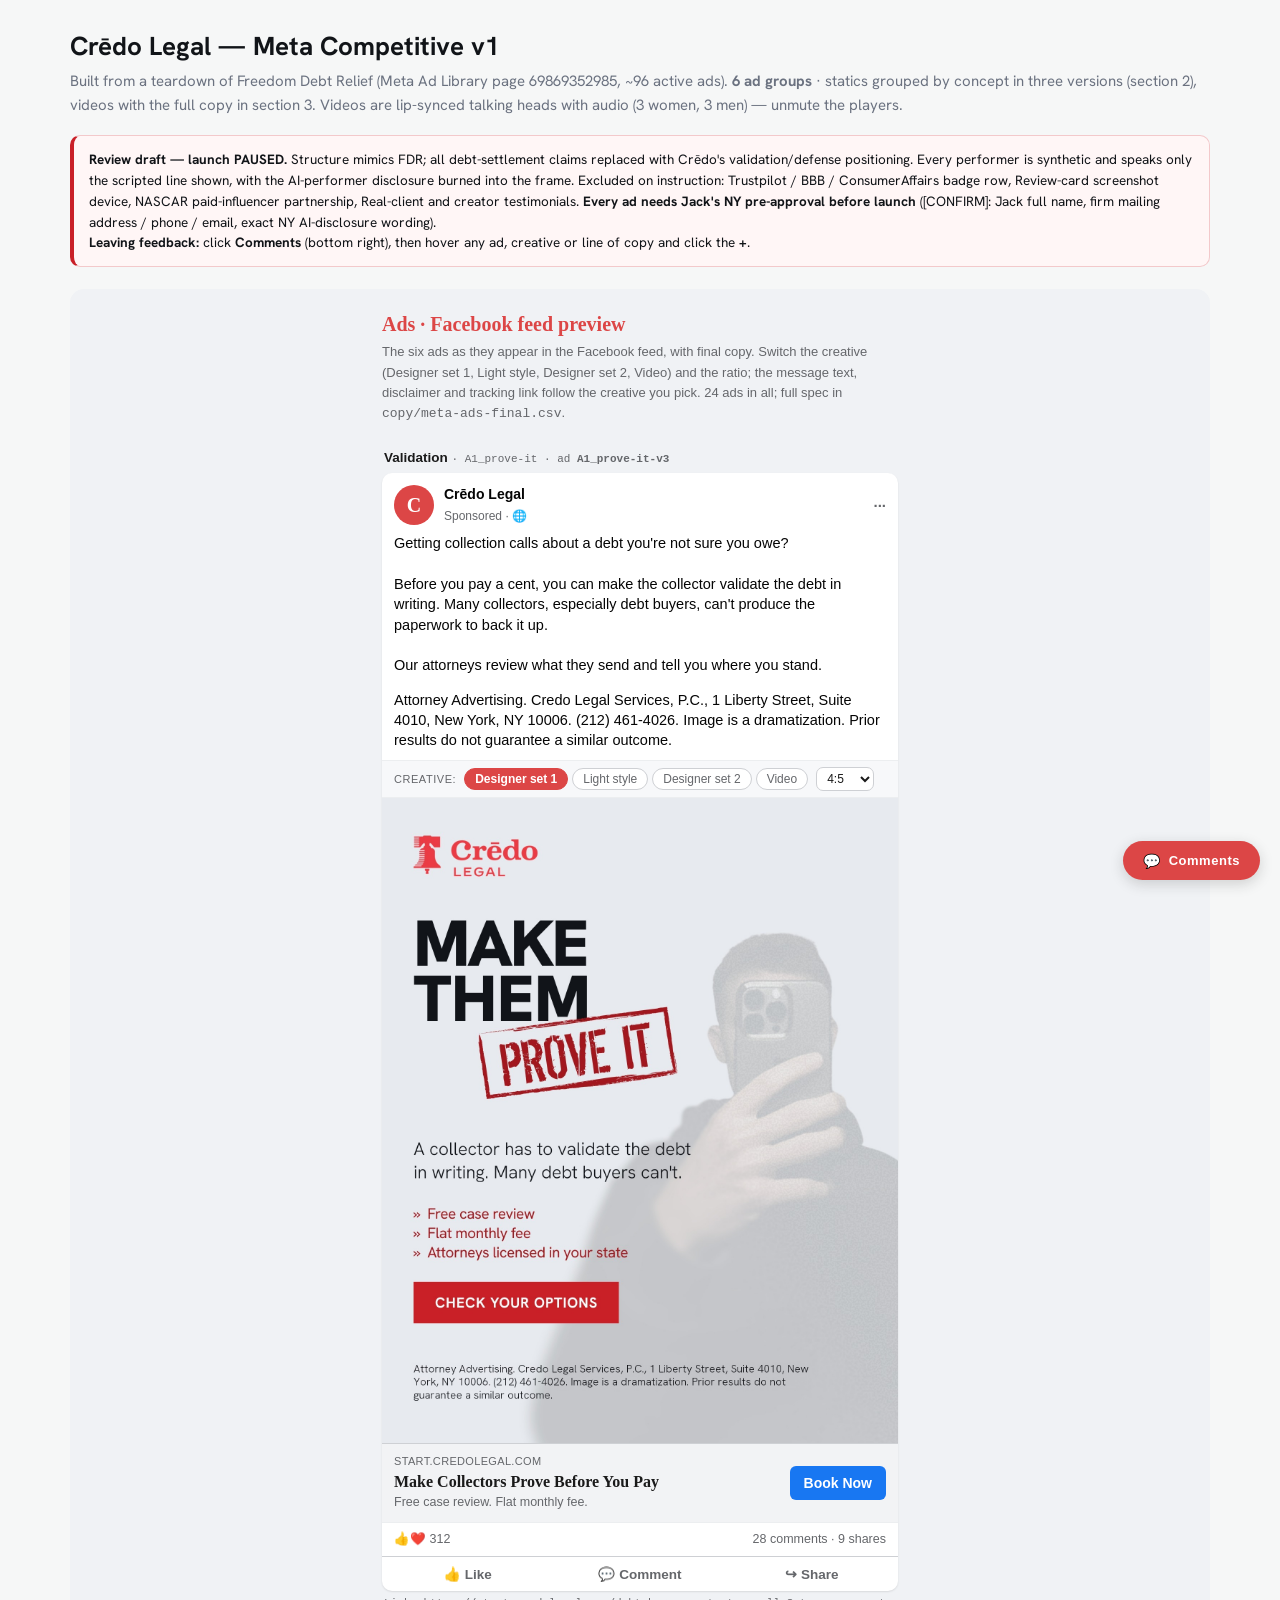
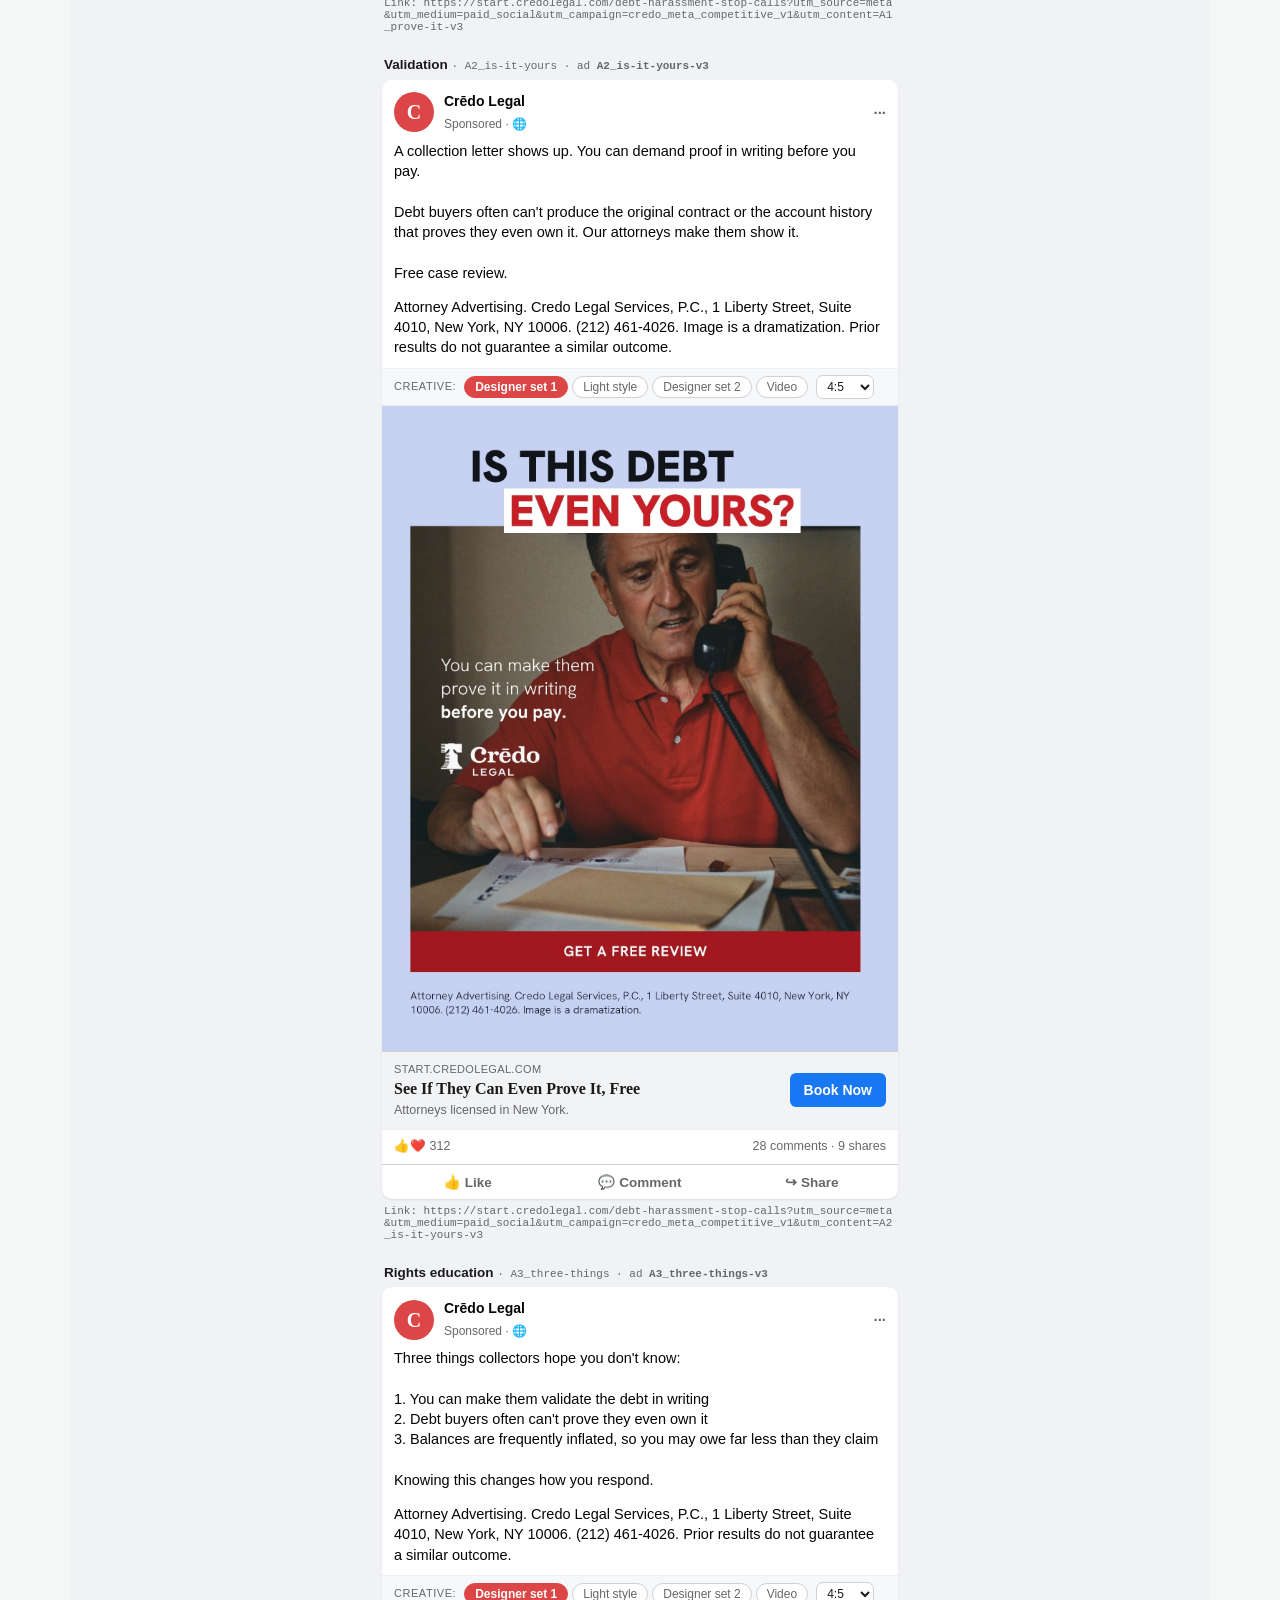
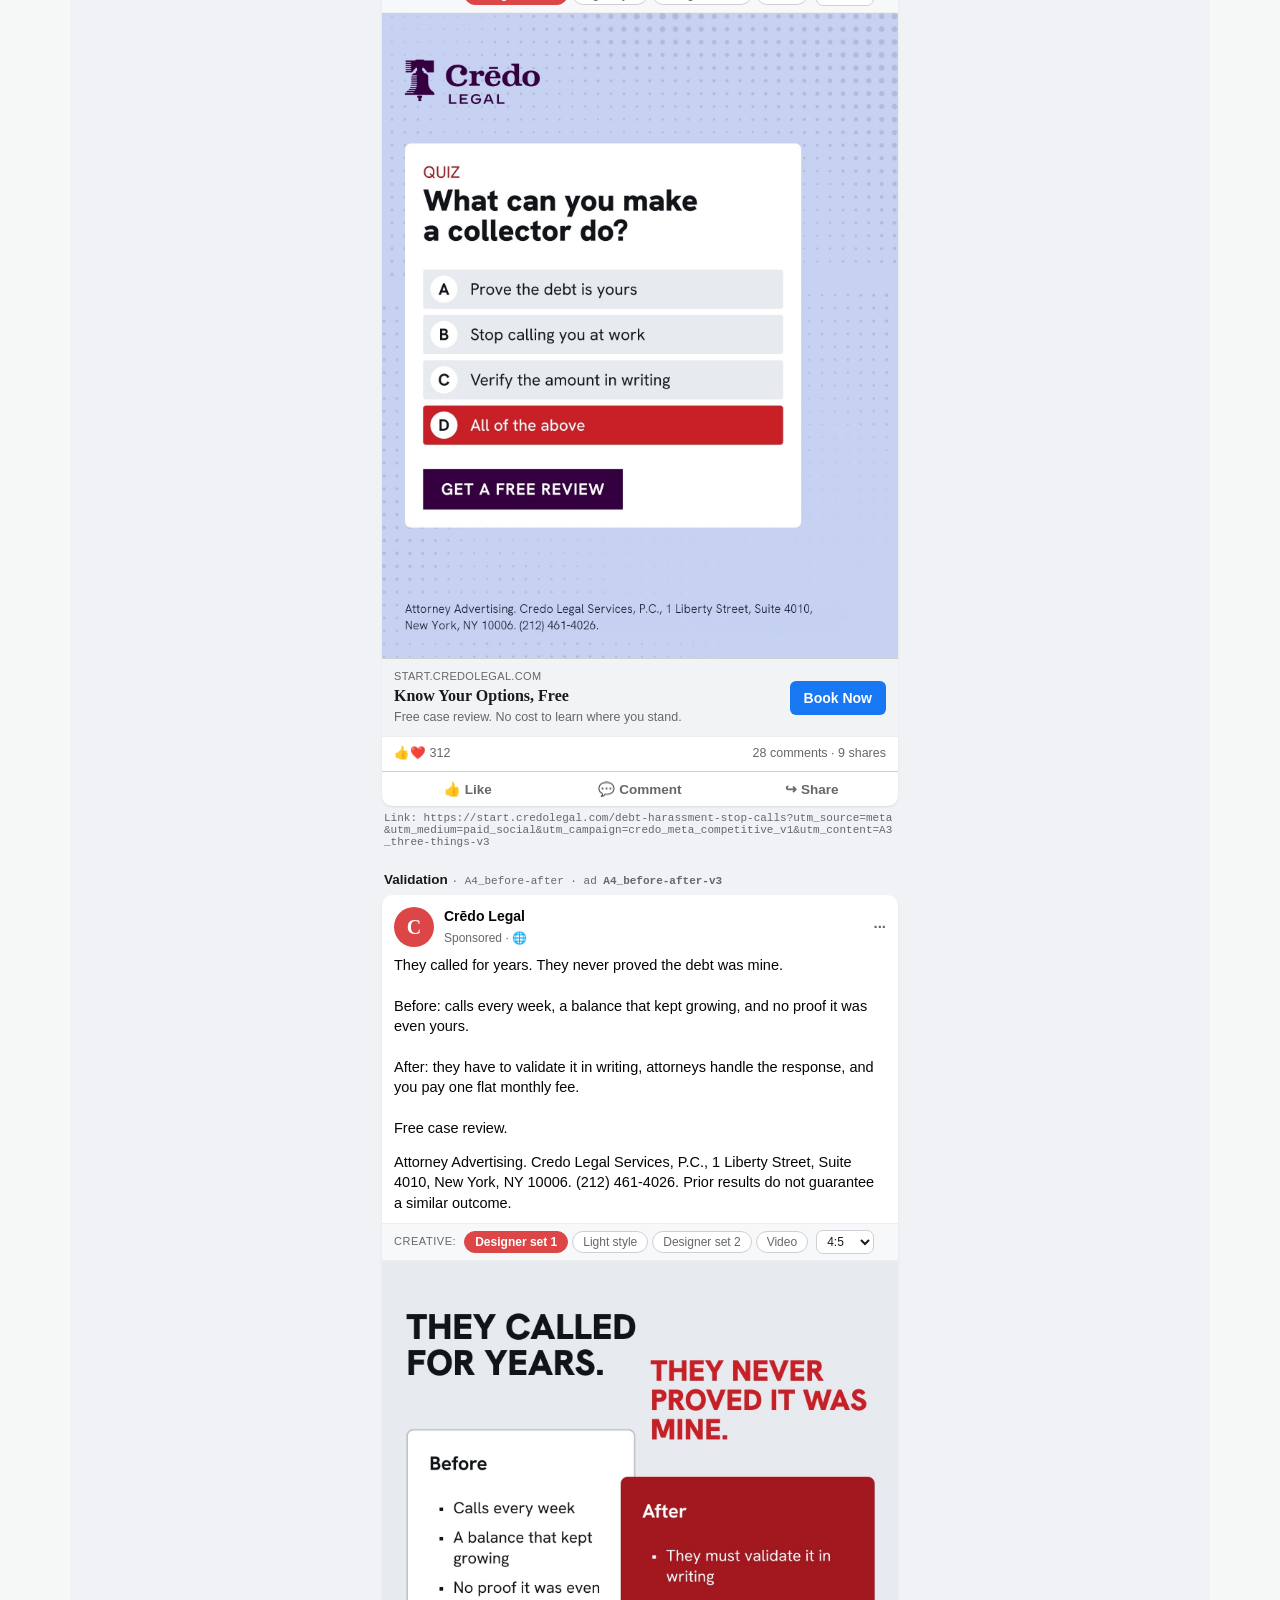
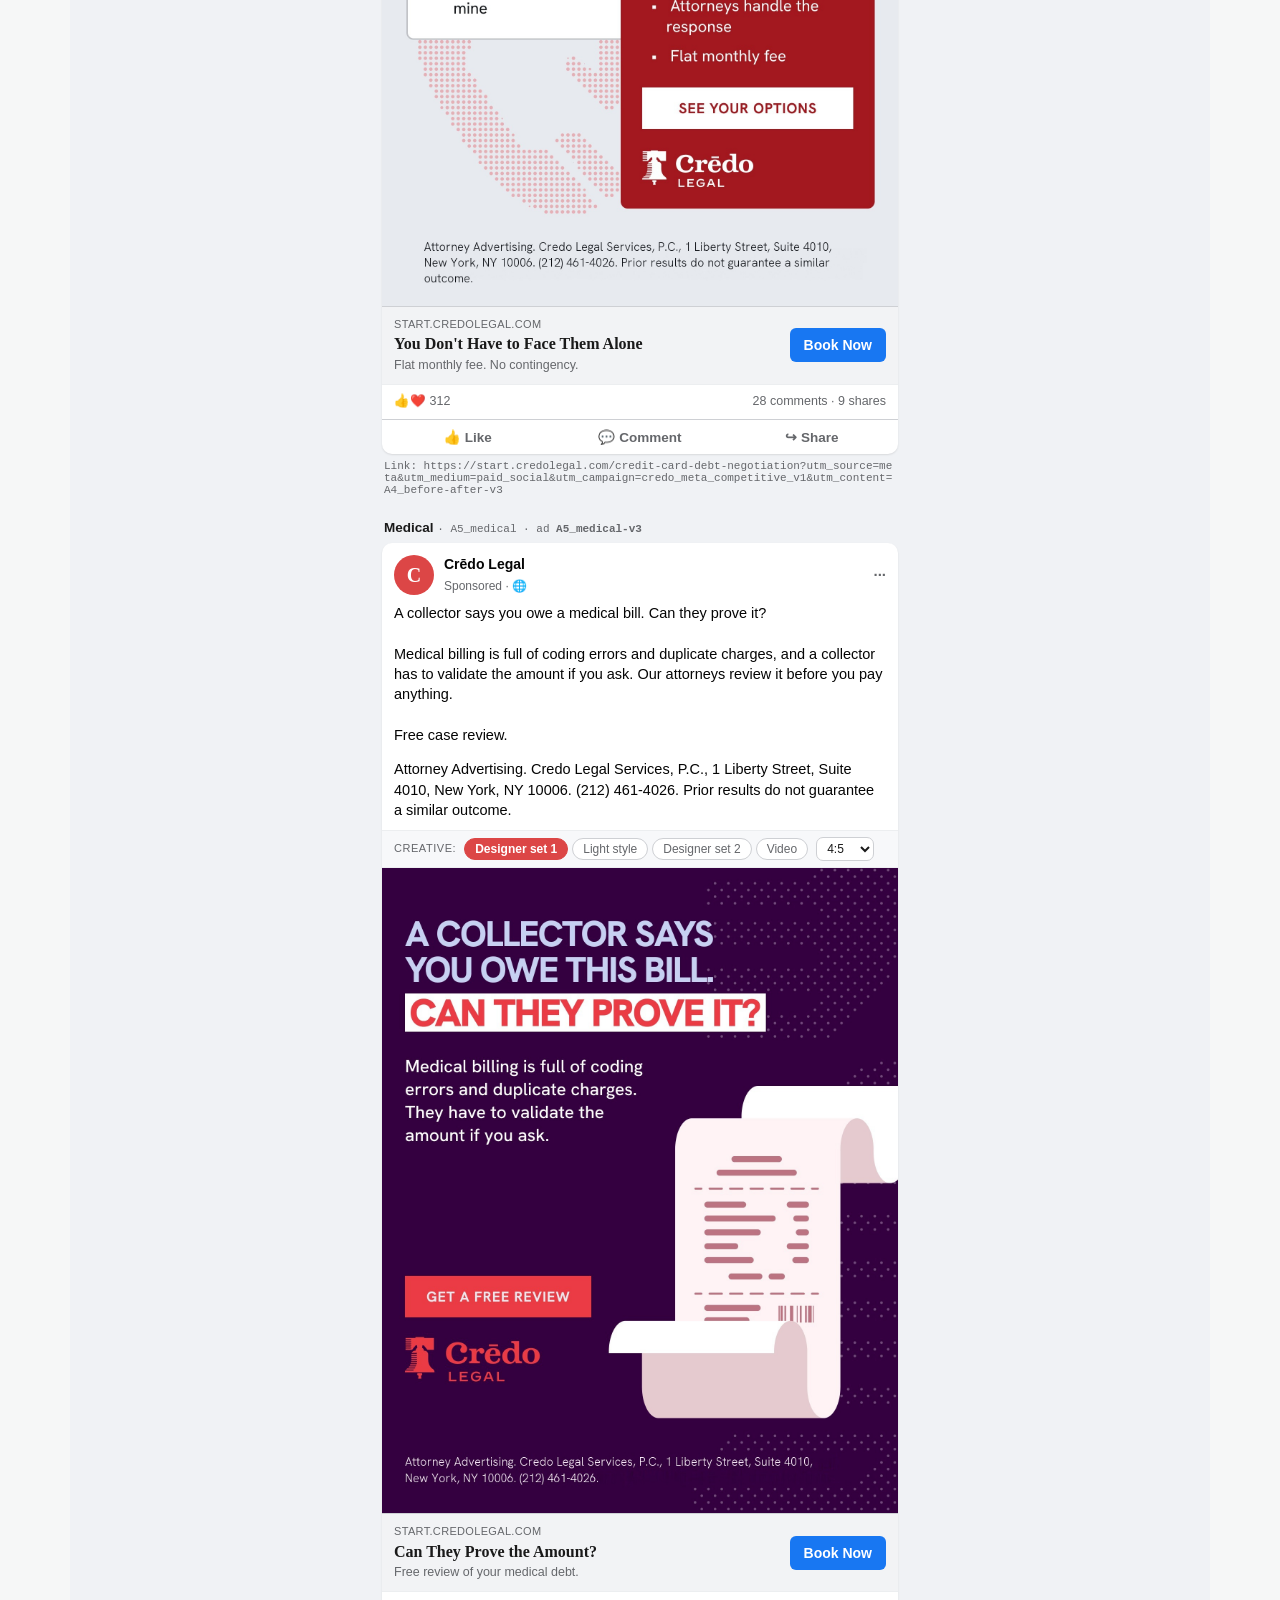
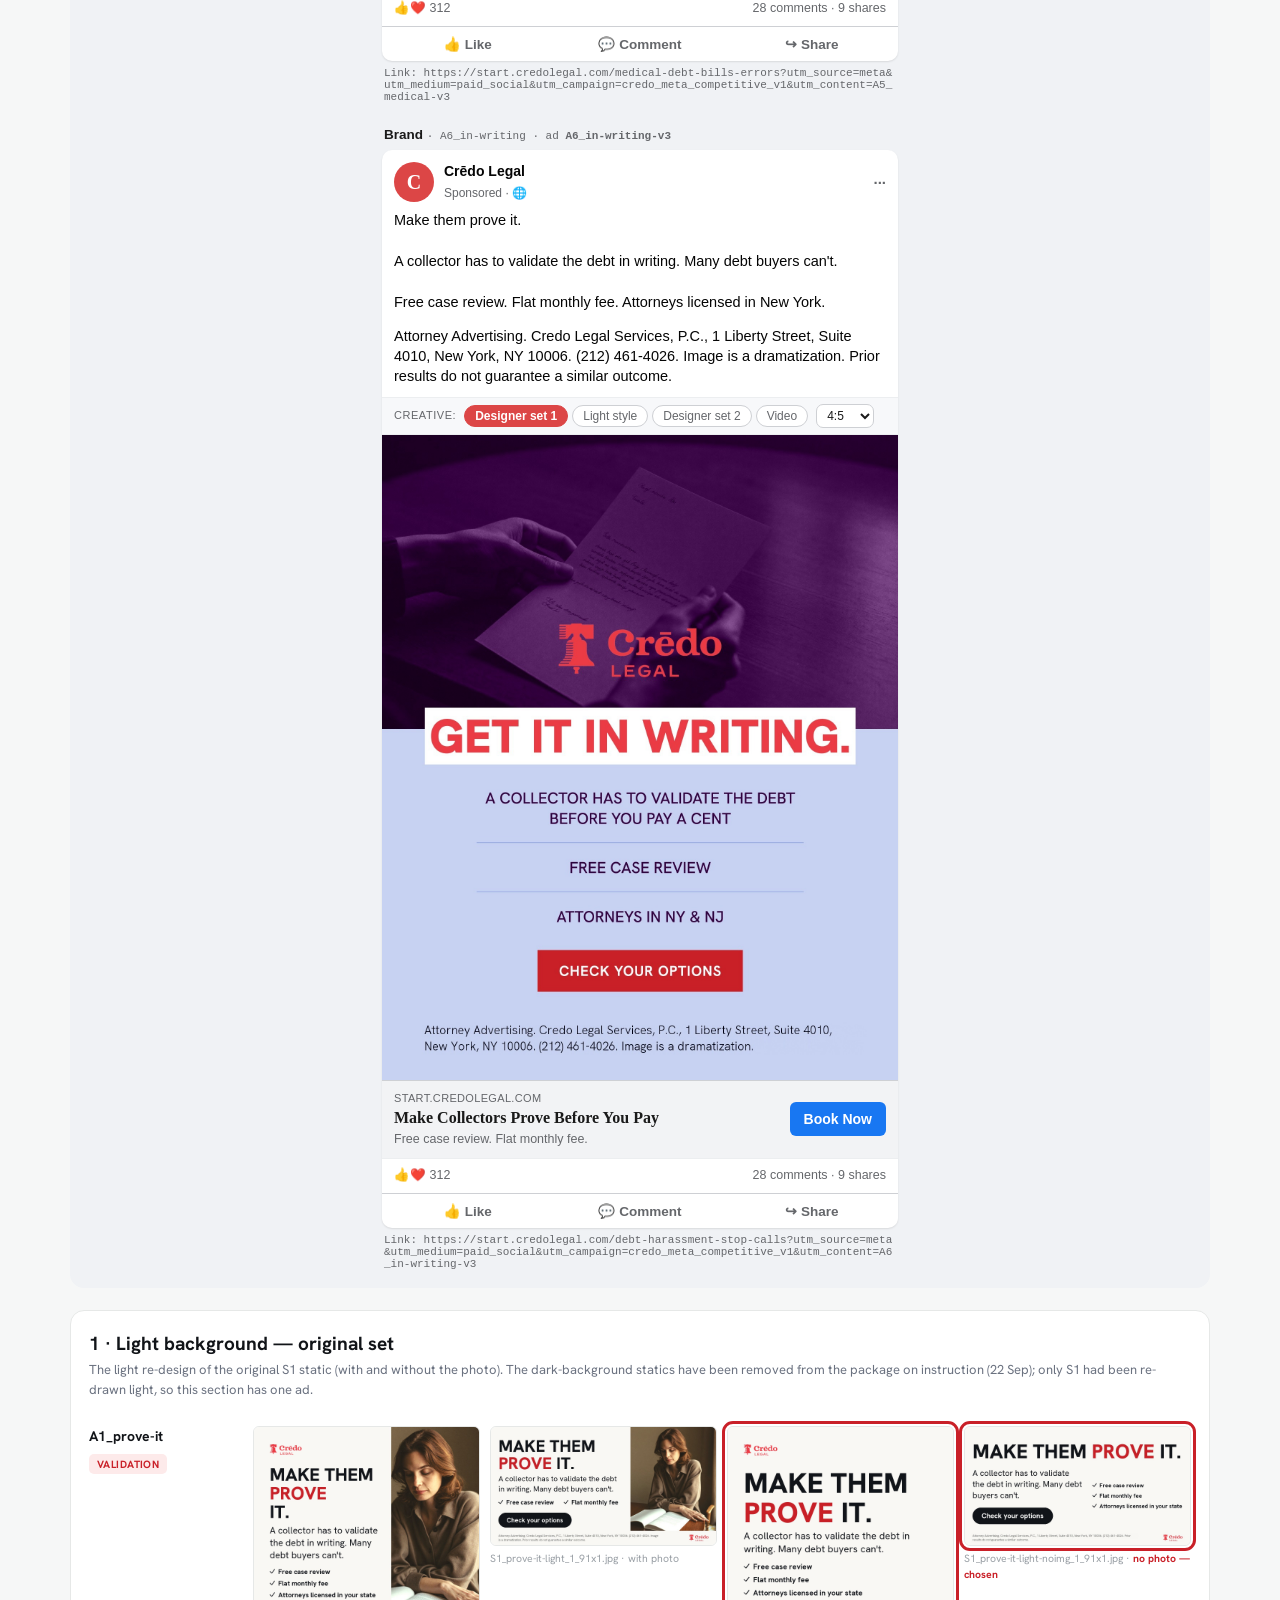
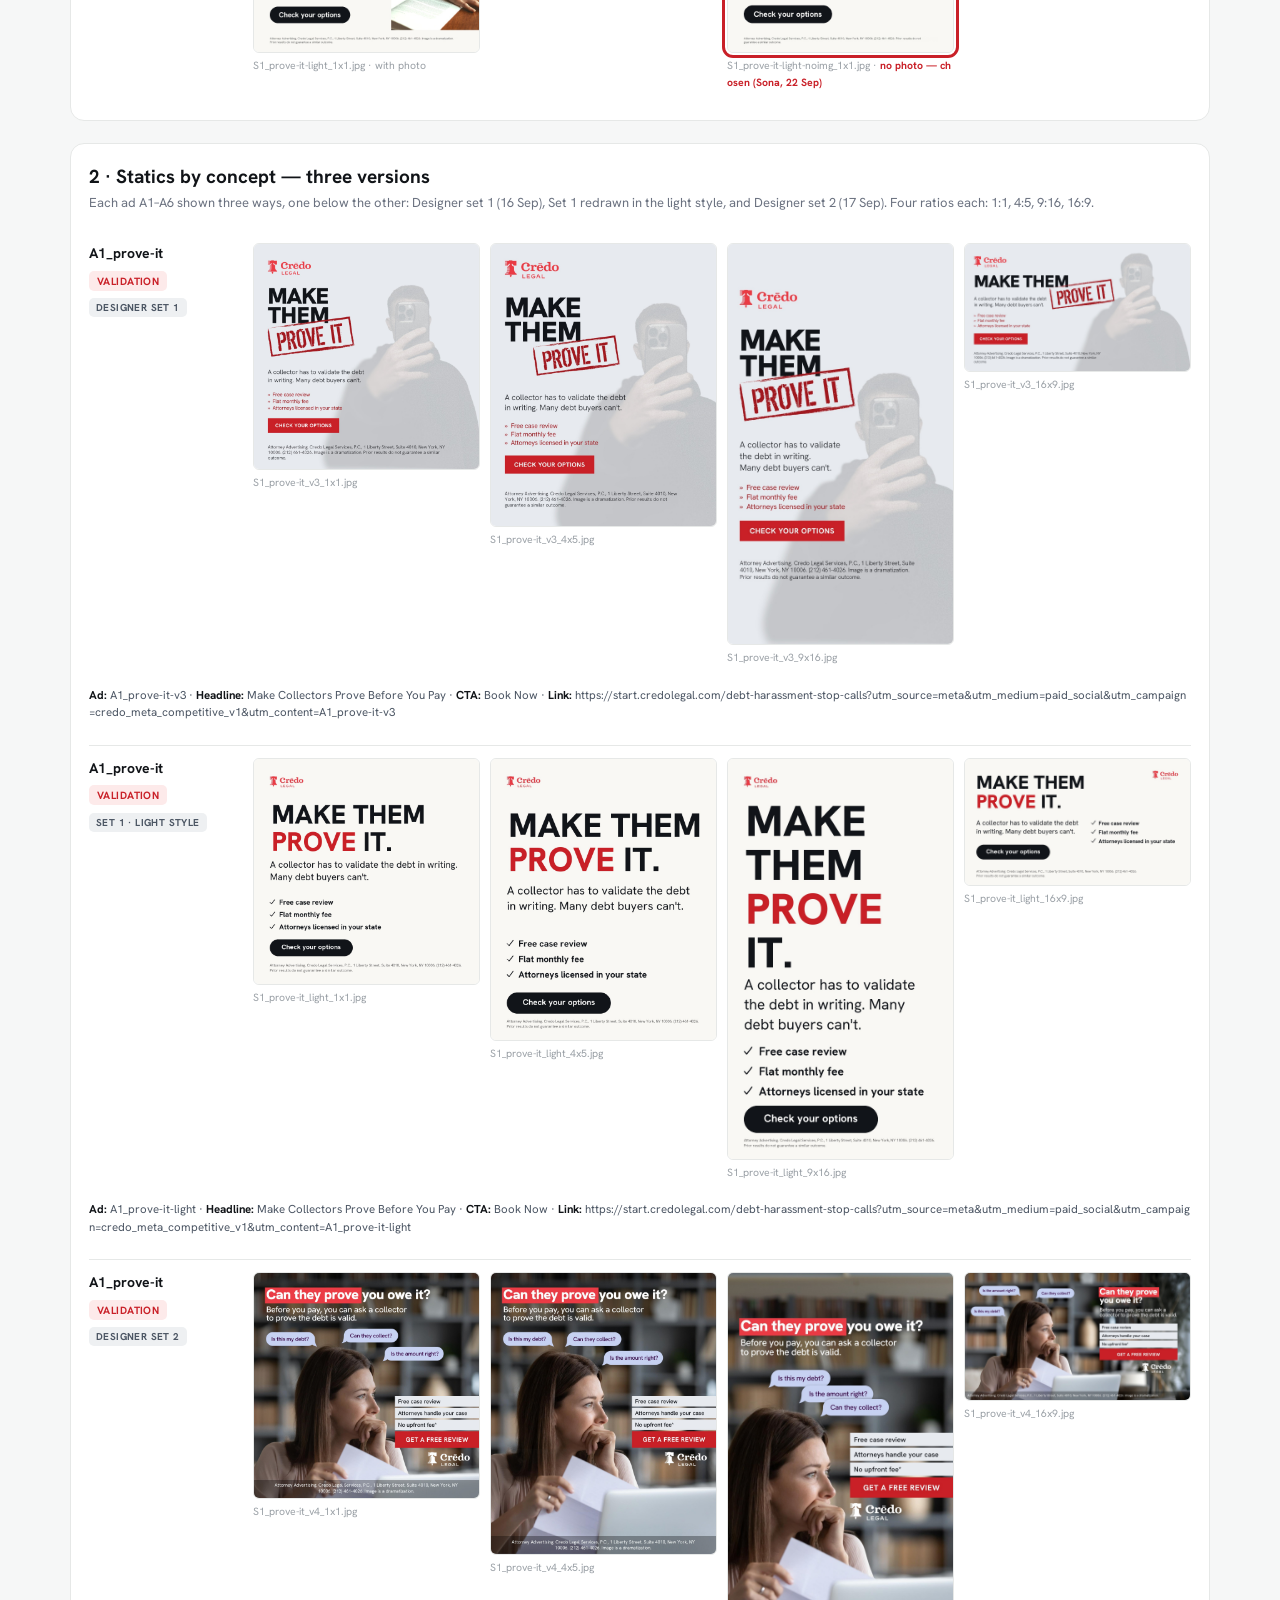
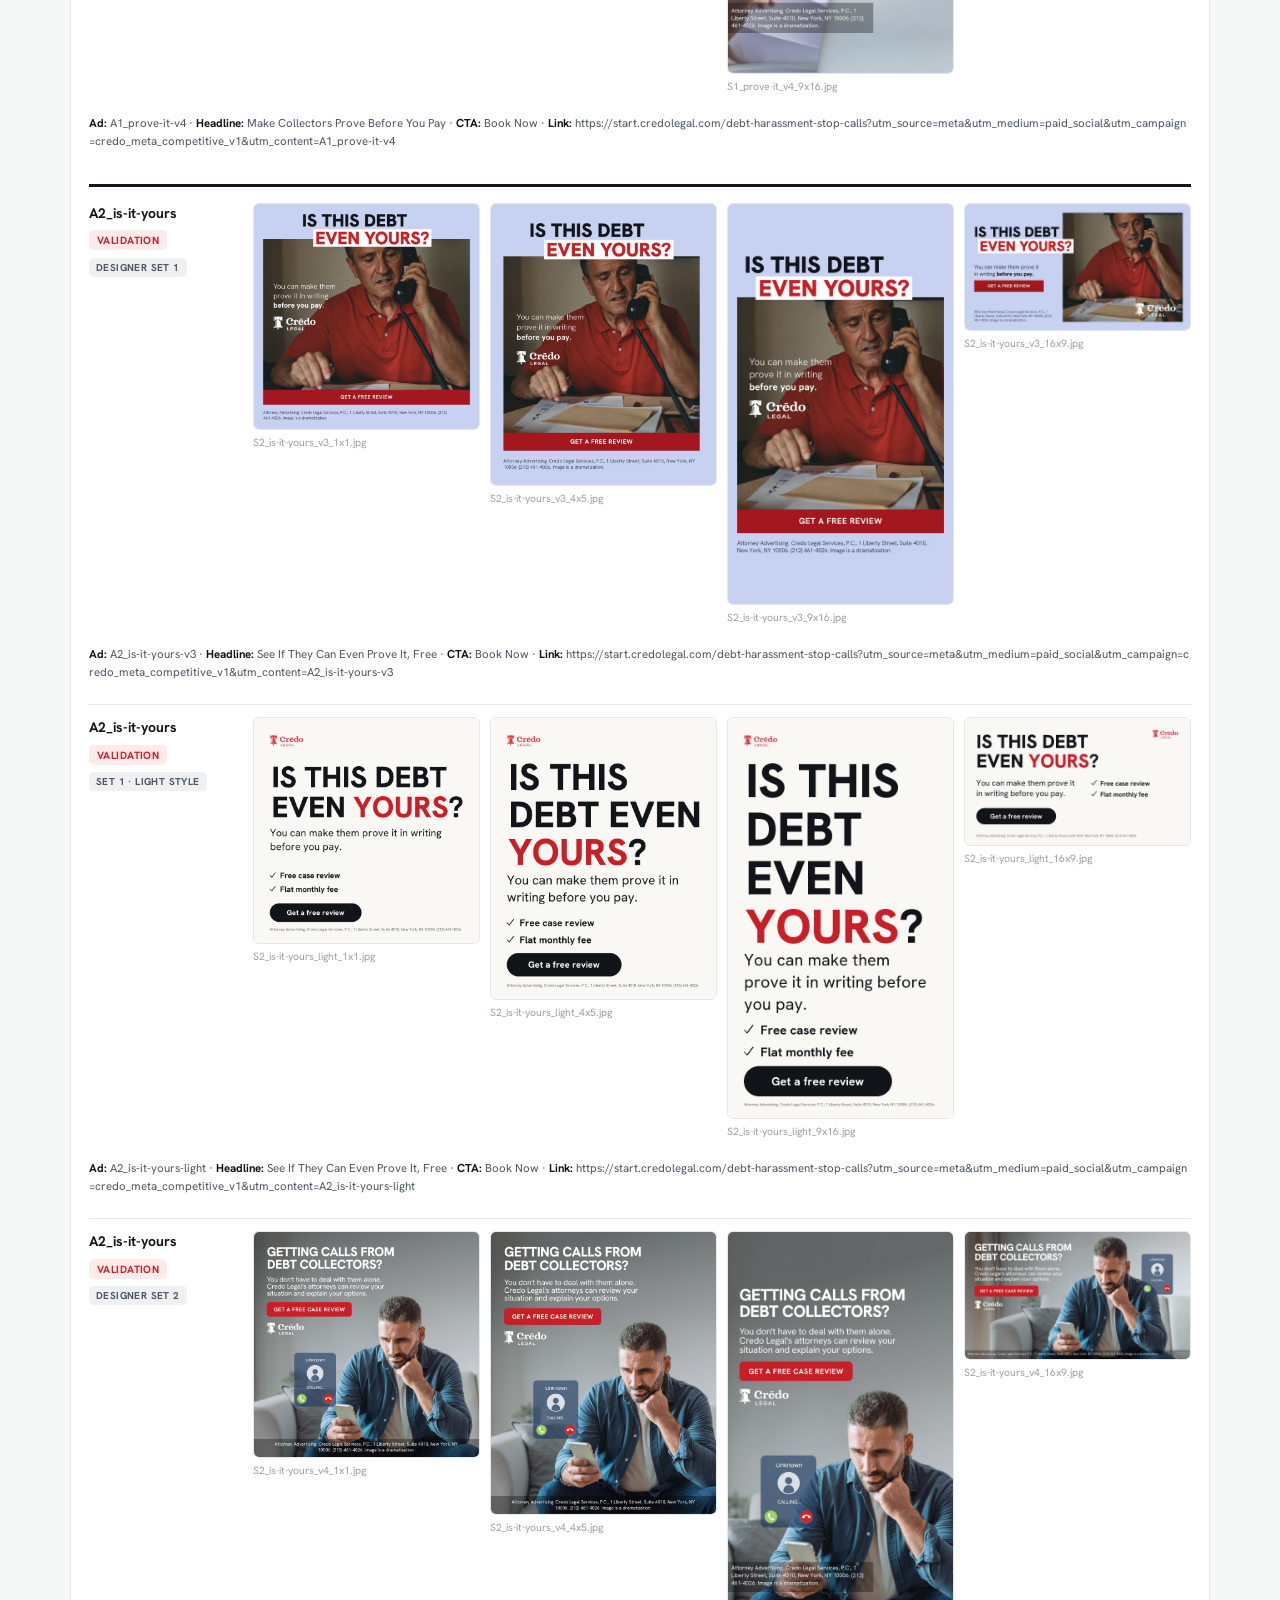
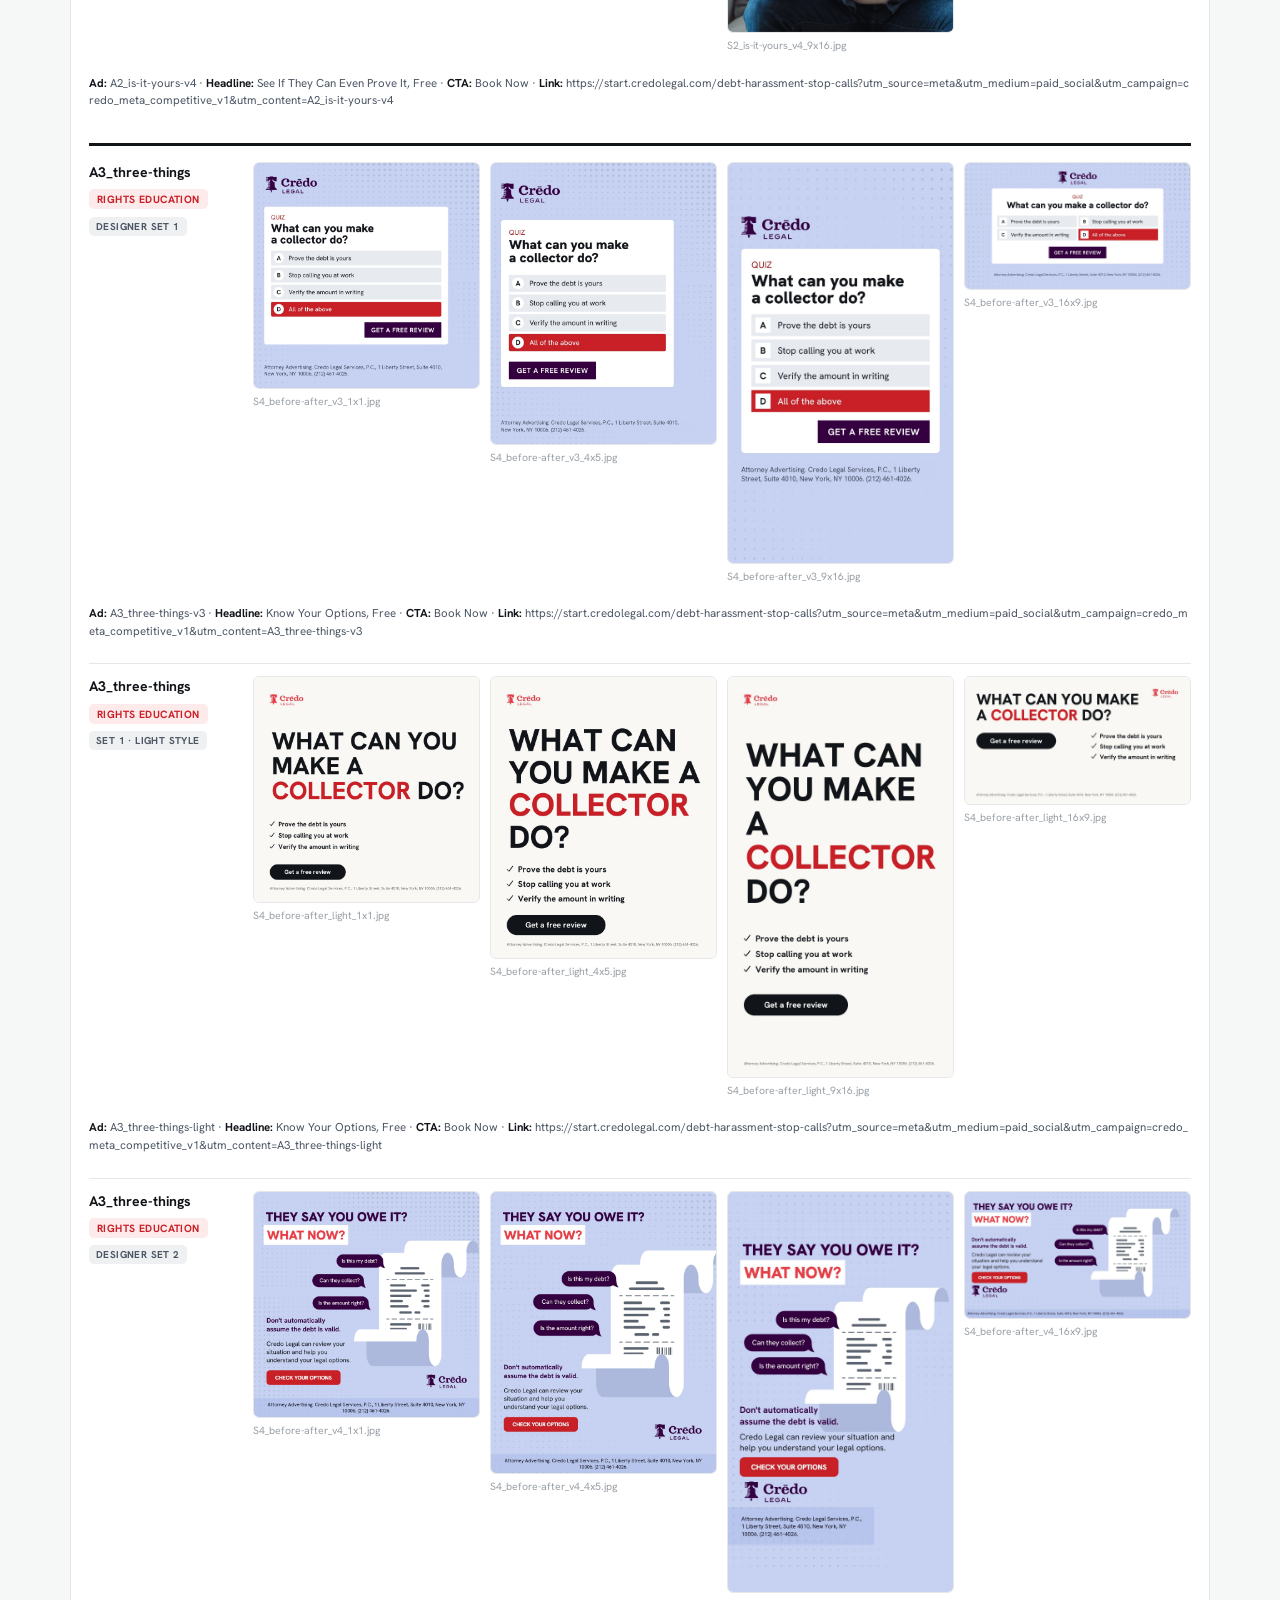
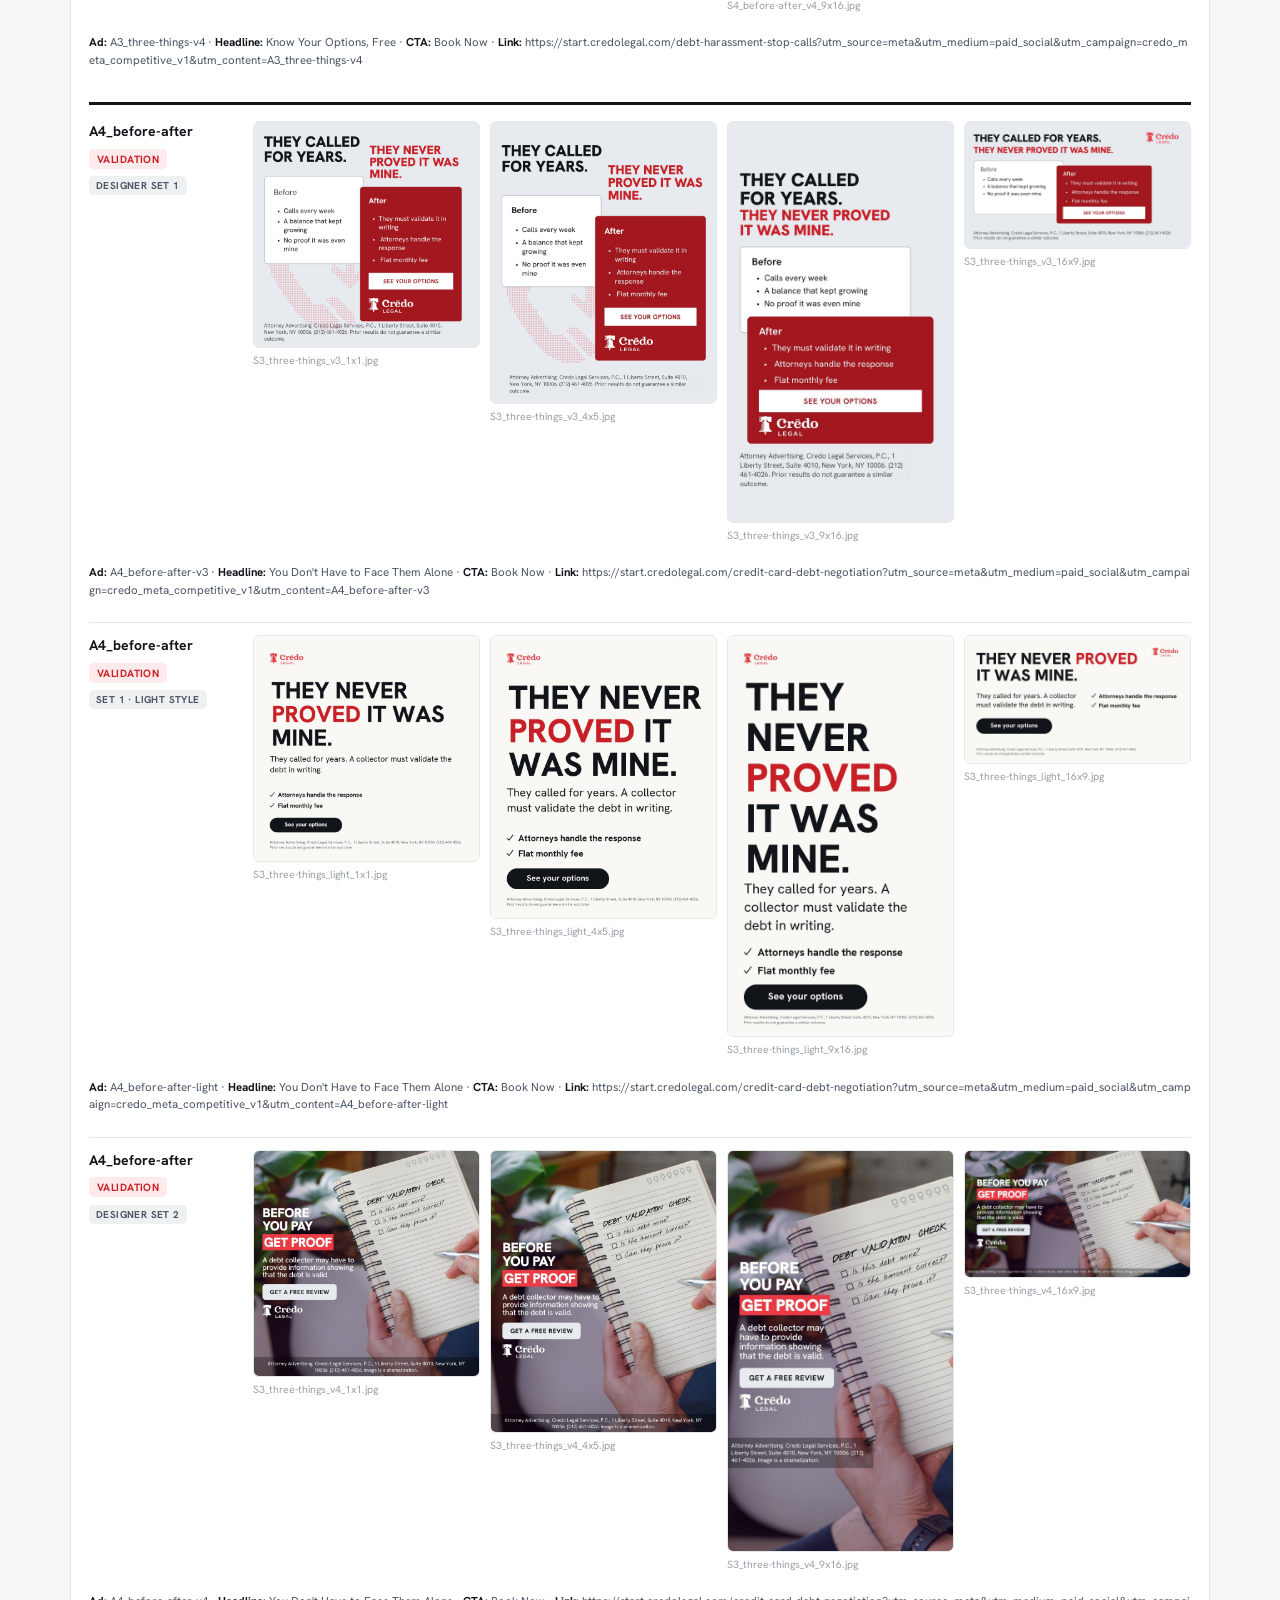
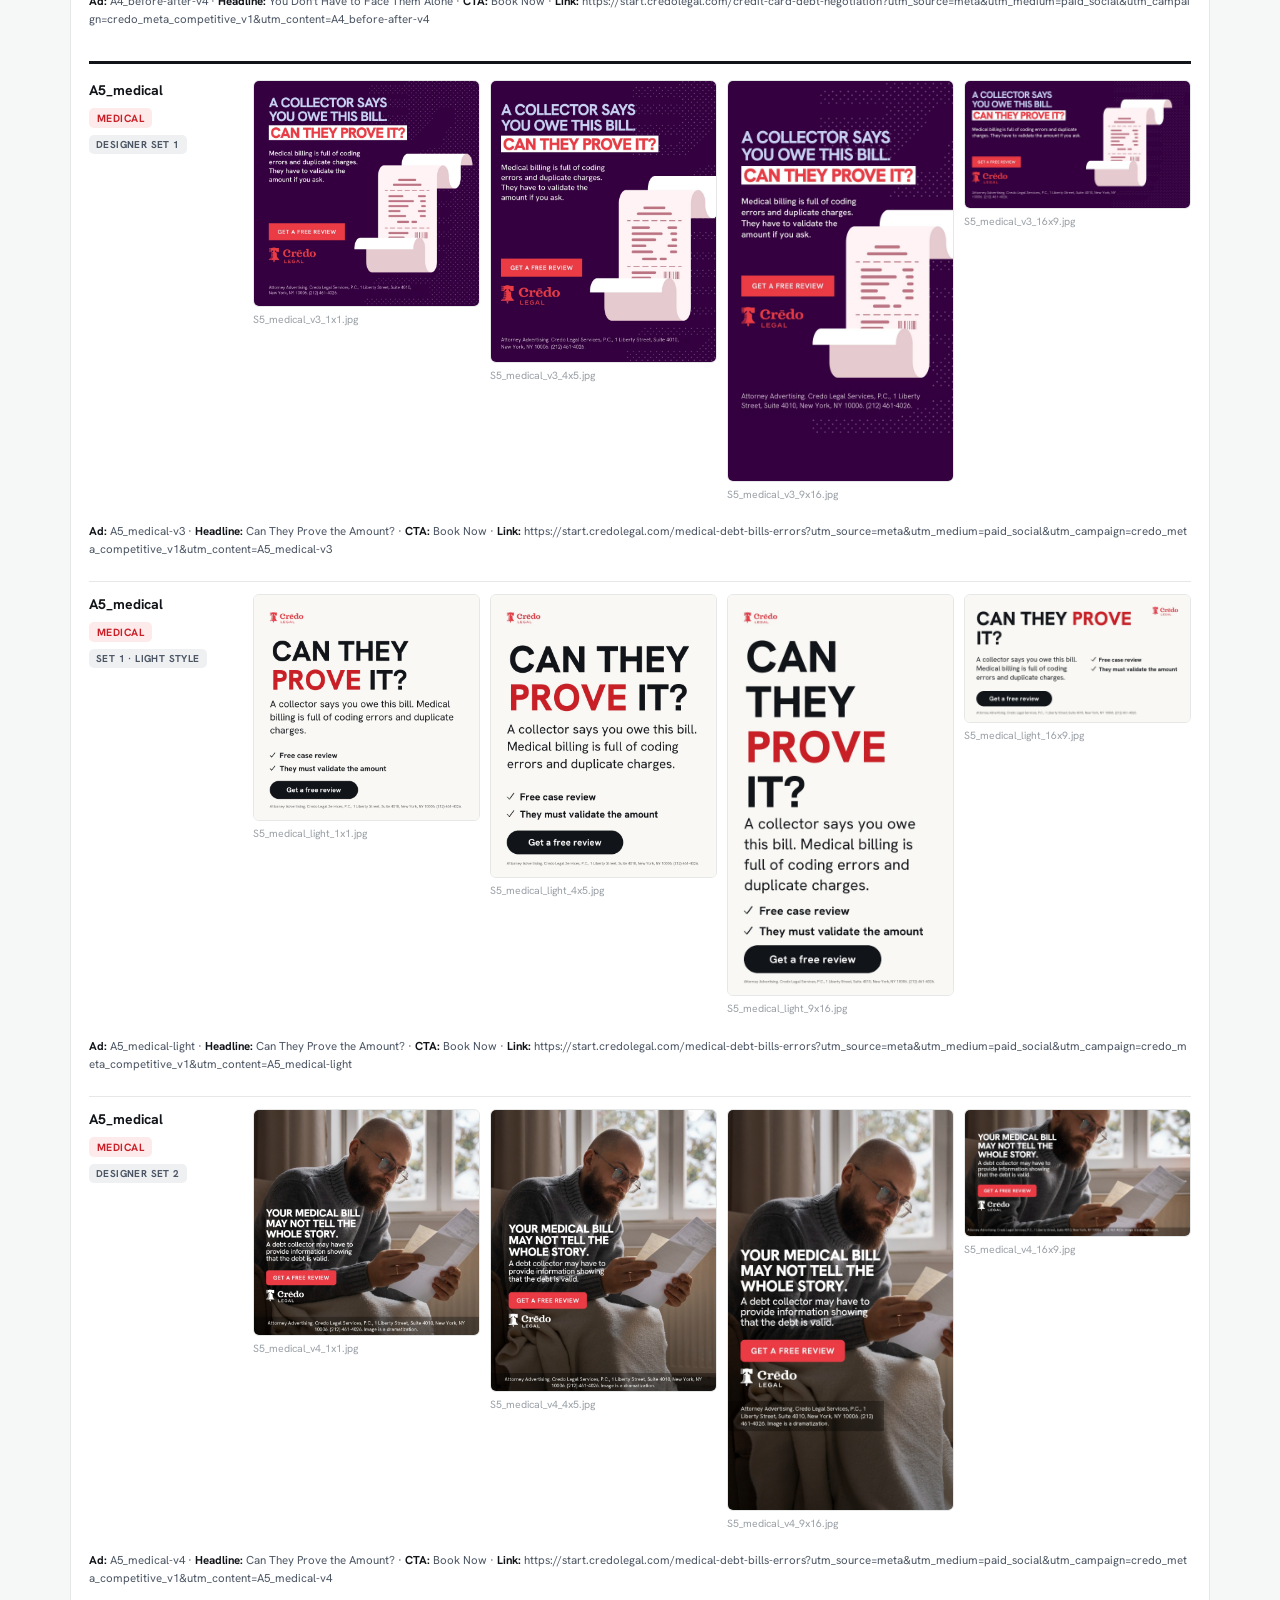
==== commit d1dd758d: "Sync from credo-private/public/meta-ads-preview/ @ 26c8ea5" ====
--- a/handoff/meta-competitive-v1/index.html
+++ b/handoff/meta-competitive-v1/index.html
@@ -52,6 +52,32 @@
 @media(max-width:800px){.vrow{grid-template-columns:1fr}.vrow .row{grid-template-columns:repeat(2,1fr)}}
 .cgroup{border-top:3px solid var(--ink);padding-top:4px;margin-top:10px}.cgroup:first-of-type{border-top:0;margin-top:0}.vrow .ver{display:inline-block;margin-top:6px;font:700 10px 'Hanken Grotesk';letter-spacing:.04em;text-transform:uppercase;color:#4b5563;background:#eef0f2;border-radius:5px;padding:3px 7px}
 .spec{grid-column:1/-1;font-size:11.5px;color:#4b5563;margin-top:6px;word-break:break-all}.spec b{color:#111418}
+/* feed-preview css */
+.mfeed{--fb-bg:#f0f2f5;--card:#fff;--text:#050505;--sec:#65676b;--div:#ced0d4;--cta:#1877f2;--red:#DC4646;
+  background:var(--fb-bg);border-radius:14px;padding:6px 0 18px;margin-bottom:22px;font-family:-apple-system,BlinkMacSystemFont,"Segoe UI",Roboto,Helvetica,Arial,sans-serif;color:var(--text)}
+.mfeed .mhdr{max-width:540px;margin:14px auto 0;padding:0 12px}.mfeed .mhdr h2{font-family:Georgia,serif;color:var(--red);font-size:20px;margin:0 0 2px}.mfeed .mhdr p{margin:0;color:var(--sec);font-size:13px}
+.mfeed .feed{max-width:540px;margin:10px auto 0;padding:0 12px;display:flex;flex-direction:column;gap:8px}
+.mfeed .adwrap{margin-top:14px}.mfeed .adtitle{margin:0 2px 4px;font-size:13.5px;font-weight:700;color:#1a1a1a}
+.mfeed .adtitle span{font-family:ui-monospace,Menlo,monospace;color:var(--sec);font-weight:400;font-size:11px}
+.mfeed .fbcard{background:var(--card);border-radius:10px;box-shadow:0 1px 2px rgba(0,0,0,.1);overflow:hidden;font-size:15px;line-height:1.4}
+.mfeed .head{display:flex;align-items:center;gap:10px;padding:12px 12px 8px}
+.mfeed .avatar{width:40px;height:40px;border-radius:50%;background:var(--red);color:#fff;font-family:Georgia,serif;font-weight:700;font-size:20px;display:flex;align-items:center;justify-content:center;flex:none}
+.mfeed .who{flex:1}.mfeed .who strong{display:block;font-size:14px}.mfeed .who small{color:var(--sec);font-size:12px}.mfeed .dots{color:var(--sec);font-weight:700}
+.mfeed .ptext{padding:0 12px 10px;font-size:14.5px;white-space:pre-line}
+.mfeed .adlegal{margin-top:14px;font-size:14.5px;line-height:1.4;color:var(--text)}
+.mfeed .dirbar{display:flex;align-items:center;gap:8px;padding:6px 12px;background:#f7f8fa;border-top:1px solid #eceef0;border-bottom:1px solid #eceef0;flex-wrap:wrap}
+.mfeed .dirlbl{font-size:11px;text-transform:uppercase;letter-spacing:.05em;color:var(--sec)}
+.mfeed .dirbar button{border:1px solid var(--div);background:#fff;color:var(--sec);border-radius:14px;padding:3px 10px;font-size:12px;cursor:pointer}
+.mfeed .dirbar button.on{background:var(--red);border-color:var(--red);color:#fff;font-weight:600}
+.mfeed .ratiosel{font:12px -apple-system,sans-serif;color:#1a1a1a;padding:3px 6px;border:1px solid var(--div);border-radius:7px;background:#fff;cursor:pointer}
+.mfeed .mmedia{background:#000;display:flex;justify-content:center;align-items:center;min-height:120px}.mfeed .mmedia img{width:100%;display:block}.mfeed .mmedia video{width:auto;height:560px;max-width:100%;background:#000}
+.mfeed .linkcard{display:flex;align-items:center;gap:10px;background:#f2f3f5;padding:10px 12px;border-top:1px solid var(--div)}
+.mfeed .lc-text{flex:1;min-width:0}.mfeed .domain{font-size:11px;text-transform:uppercase;color:var(--sec);letter-spacing:.03em}
+.mfeed .lc-text .hl{font-size:16px;font-weight:700;font-family:Georgia,serif;color:#1a1a1a;margin:1px 0}.mfeed .desc{font-size:12.5px;color:var(--sec)}
+.mfeed .cta{flex:none;background:var(--cta);color:#fff;border:0;border-radius:6px;padding:9px 14px;font-size:14px;font-weight:600}
+.mfeed .reacts{display:flex;justify-content:space-between;padding:8px 12px;color:var(--sec);font-size:12.5px;border-top:1px solid #eceef0}
+.mfeed .acts{display:flex;border-top:1px solid var(--div)}.mfeed .acts button{flex:1;background:none;border:0;padding:9px;color:var(--sec);font-size:13.5px;font-weight:600}
+.mfeed .adlink{margin:6px 2px 0;font:11px ui-monospace,Menlo,monospace;color:var(--sec);word-break:break-all}
 </style></head><body><div class="wrap">
 <h1>Crēdo Legal — Meta Competitive v1</h1>
 <p class="sub">Built from a teardown of Freedom Debt Relief (Meta Ad Library page 69869352985, ~96 active ads).
@@ -61,6 +87,35 @@
 Excluded on instruction: Trustpilot / BBB / ConsumerAffairs badge row, Review-card screenshot device, NASCAR paid-influencer partnership, Real-client and creator testimonials.
 <b>Every ad needs Jack's NY pre-approval before launch</b> ([CONFIRM]: Jack full name, firm mailing address / phone / email, exact NY AI-disclosure wording).<br>
 <b>Leaving feedback:</b> click <b>Comments</b> (bottom right), then hover any ad, creative or line of copy and click the <b>+</b>.</div>
+<section class="mfeed" data-comment-target data-comment-id="section-feed"><div class="mhdr"><h2>Ads · Facebook feed preview</h2><p>The six ads as they appear in the Facebook feed, with final copy. Switch the creative (Designer set 1, Light style, Designer set 2, Video) and the ratio; the message text, disclaimer and tracking link follow the creative you pick. 24 ads in all; full spec in <code>copy/meta-ads-final.csv</code>.</p></div><div class="feed"><div class="adwrap" data-ad="A1_prove-it" data-ads="{&quot;v3&quot;: {&quot;body&quot;: &quot;Getting collection calls about a debt you&#x27;re not sure you owe?\n\nBefore you pay a cent, you can make the collector validate the debt in writing. Many collectors, especially debt buyers, can&#x27;t produce the paperwork to back it up.\n\nOur attorneys review what they send and tell you where you stand.&quot;, &quot;legal&quot;: &quot;Attorney Advertising. Credo Legal Services, P.C., 1 Liberty Street, Suite 4010, New York, NY 10006. (212) 461-4026. Image is a dramatization. Prior results do not guarantee a similar outcome.&quot;, &quot;link&quot;: &quot;https://start.credolegal.com/debt-harassment-stop-calls?utm_source=meta&amp;utm_medium=paid_social&amp;utm_campaign=credo_meta_competitive_v1&amp;utm_content=A1_prove-it-v3&quot;, &quot;name&quot;: &quot;A1_prove-it-v3&quot;, &quot;media&quot;: {&quot;1x1&quot;: &quot;creatives/static/v3/S1_prove-it_v3_1x1.jpg&quot;, &quot;4x5&quot;: &quot;creatives/static/v3/S1_prove-it_v3_4x5.jpg&quot;, &quot;9x16&quot;: &quot;creatives/static/v3/S1_prove-it_v3_9x16.jpg&quot;, &quot;16x9&quot;: &quot;creatives/static/v3/S1_prove-it_v3_16x9.jpg&quot;}}, &quot;light&quot;: {&quot;body&quot;: &quot;Getting collection calls about a debt you&#x27;re not sure you owe?\n\nBefore you pay a cent, you can make the collector validate the debt in writing. Many collectors, especially debt buyers, can&#x27;t produce the paperwork to back it up.\n\nOur attorneys review what they send and tell you where you stand.&quot;, &quot;legal&quot;: &quot;Attorney Advertising. Credo Legal Services, P.C., 1 Liberty Street, Suite 4010, New York, NY 10006. (212) 461-4026. Prior results do not guarantee a similar outcome.&quot;, &quot;link&quot;: &quot;https://start.credolegal.com/debt-harassment-stop-calls?utm_source=meta&amp;utm_medium=paid_social&amp;utm_campaign=credo_meta_competitive_v1&amp;utm_content=A1_prove-it-light&quot;, &quot;name&quot;: &quot;A1_prove-it-light&quot;, &quot;media&quot;: {&quot;1x1&quot;: &quot;creatives/static/light/S1_prove-it_light_1x1.jpg&quot;, &quot;4x5&quot;: &quot;creatives/static/light/S1_prove-it_light_4x5.jpg&quot;, &quot;9x16&quot;: &quot;creatives/static/light/S1_prove-it_light_9x16.jpg&quot;, &quot;16x9&quot;: &quot;creatives/static/light/S1_prove-it_light_16x9.jpg&quot;}}, &quot;v4&quot;: {&quot;body&quot;: &quot;Getting collection calls about a debt you&#x27;re not sure you owe?\n\nBefore you pay a cent, you can make the collector validate the debt in writing. Many collectors, especially debt buyers, can&#x27;t produce the paperwork to back it up.\n\nOur attorneys review what they send and tell you where you stand.&quot;, &quot;legal&quot;: &quot;Attorney Advertising. Credo Legal Services, P.C., 1 Liberty Street, Suite 4010, New York, NY 10006. (212) 461-4026. Image is a dramatization. Prior results do not guarantee a similar outcome.&quot;, &quot;link&quot;: &quot;https://start.credolegal.com/debt-harassment-stop-calls?utm_source=meta&amp;utm_medium=paid_social&amp;utm_campaign=credo_meta_competitive_v1&amp;utm_content=A1_prove-it-v4&quot;, &quot;name&quot;: &quot;A1_prove-it-v4&quot;, &quot;media&quot;: {&quot;1x1&quot;: &quot;creatives/static/v4/S1_prove-it_v4_1x1.jpg&quot;, &quot;4x5&quot;: &quot;creatives/static/v4/S1_prove-it_v4_4x5.jpg&quot;, &quot;9x16&quot;: &quot;creatives/static/v4/S1_prove-it_v4_9x16.jpg&quot;, &quot;16x9&quot;: &quot;creatives/static/v4/S1_prove-it_v4_16x9.jpg&quot;}}, &quot;video&quot;: {&quot;body&quot;: &quot;Getting collection calls about a debt you&#x27;re not sure you owe?\n\nBefore you pay a cent, you can make the collector validate the debt in writing. Many collectors, especially debt buyers, can&#x27;t produce the paperwork to back it up.\n\nOur attorneys review what they send and tell you where you stand.&quot;, &quot;legal&quot;: &quot;Attorney Advertising. Credo Legal Services, P.C., 1 Liberty Street, Suite 4010, New York, NY 10006. (212) 461-4026. Image is a dramatization. Prior results do not guarantee a similar outcome.&quot;, &quot;link&quot;: &quot;https://start.credolegal.com/debt-harassment-stop-calls?utm_source=meta&amp;utm_medium=paid_social&amp;utm_campaign=credo_meta_competitive_v1&amp;utm_content=A1_prove-it-video&quot;, &quot;name&quot;: &quot;A1_prove-it-video&quot;, &quot;media&quot;: {&quot;9x16&quot;: &quot;creatives/video/V1_prove-it_9x16.mp4&quot;, &quot;4x5&quot;: &quot;creatives/video/V1_prove-it_4x5.mp4&quot;}}}"><div class="adtitle">Validation <span>· A1_prove-it · ad <b class="aname">A1_prove-it-v3</b></span></div><article class="fbcard" data-comment-target data-comment-id="A1_prove-it-feedcard"><div class="head"><div class="avatar">C</div><div class="who"><strong>Crēdo Legal</strong><small>Sponsored · 🌐</small></div><div class="dots">···</div></div><div class="ptext" data-comment-target data-comment-id="A1_prove-it-feed-text"><span class="pbody">Getting collection calls about a debt you&#x27;re not sure you owe?
+
+Before you pay a cent, you can make the collector validate the debt in writing. Many collectors, especially debt buyers, can&#x27;t produce the paperwork to back it up.
+
+Our attorneys review what they send and tell you where you stand.</span><div class="adlegal">Attorney Advertising. Credo Legal Services, P.C., 1 Liberty Street, Suite 4010, New York, NY 10006. (212) 461-4026. Image is a dramatization. Prior results do not guarantee a similar outcome.</div></div><div class="dirbar"><span class="dirlbl">Creative:</span><span class="vtabs" style="display:inline-flex;gap:4px;flex-wrap:wrap"><button class="on" data-v="v3">Designer set 1</button><button class="" data-v="light">Light style</button><button class="" data-v="v4">Designer set 2</button><button class="" data-v="video">Video</button></span><select class="ratiosel"><option value="1x1">1:1</option><option value="4x5" selected>4:5</option><option value="9x16">9:16</option><option value="16x9">16:9</option></select></div><div class="mmedia" data-comment-target data-comment-id="A1_prove-it-feed-media"><img src="creatives/static/v3/S1_prove-it_v3_4x5.jpg" alt=""></div><div class="linkcard"><div class="lc-text"><div class="domain">START.CREDOLEGAL.COM</div><div class="hl" data-comment-target data-comment-id="A1_prove-it-feed-hl">Make Collectors Prove Before You Pay</div><div class="desc" data-comment-target data-comment-id="A1_prove-it-feed-desc">Free case review. Flat monthly fee.</div></div><button class="cta">Book Now</button></div><div class="reacts"><span>👍❤️ 312</span><span>28 comments · 9 shares</span></div><div class="acts"><button>👍 Like</button><button>💬 Comment</button><button>↪ Share</button></div></article><div class="adlink">Link: <span class="lnk">https://start.credolegal.com/debt-harassment-stop-calls?utm_source=meta&amp;utm_medium=paid_social&amp;utm_campaign=credo_meta_competitive_v1&amp;utm_content=A1_prove-it-v3</span></div></div><div class="adwrap" data-ad="A2_is-it-yours" data-ads="{&quot;v3&quot;: {&quot;body&quot;: &quot;A collection letter shows up. You can demand proof in writing before you pay.\n\nDebt buyers often can&#x27;t produce the original contract or the account history that proves they even own it. Our attorneys make them show it.\n\nFree case review.&quot;, &quot;legal&quot;: &quot;Attorney Advertising. Credo Legal Services, P.C., 1 Liberty Street, Suite 4010, New York, NY 10006. (212) 461-4026. Image is a dramatization. Prior results do not guarantee a similar outcome.&quot;, &quot;link&quot;: &quot;https://start.credolegal.com/debt-harassment-stop-calls?utm_source=meta&amp;utm_medium=paid_social&amp;utm_campaign=credo_meta_competitive_v1&amp;utm_content=A2_is-it-yours-v3&quot;, &quot;name&quot;: &quot;A2_is-it-yours-v3&quot;, &quot;media&quot;: {&quot;1x1&quot;: &quot;creatives/static/v3/S2_is-it-yours_v3_1x1.jpg&quot;, &quot;4x5&quot;: &quot;creatives/static/v3/S2_is-it-yours_v3_4x5.jpg&quot;, &quot;9x16&quot;: &quot;creatives/static/v3/S2_is-it-yours_v3_9x16.jpg&quot;, &quot;16x9&quot;: &quot;creatives/static/v3/S2_is-it-yours_v3_16x9.jpg&quot;}}, &quot;light&quot;: {&quot;body&quot;: &quot;A collection letter shows up. You can demand proof in writing before you pay.\n\nDebt buyers often can&#x27;t produce the original contract or the account history that proves they even own it. Our attorneys make them show it.\n\nFree case review.&quot;, &quot;legal&quot;: &quot;Attorney Advertising. Credo Legal Services, P.C., 1 Liberty Street, Suite 4010, New York, NY 10006. (212) 461-4026. Prior results do not guarantee a similar outcome.&quot;, &quot;link&quot;: &quot;https://start.credolegal.com/debt-harassment-stop-calls?utm_source=meta&amp;utm_medium=paid_social&amp;utm_campaign=credo_meta_competitive_v1&amp;utm_content=A2_is-it-yours-light&quot;, &quot;name&quot;: &quot;A2_is-it-yours-light&quot;, &quot;media&quot;: {&quot;1x1&quot;: &quot;creatives/static/light/S2_is-it-yours_light_1x1.jpg&quot;, &quot;4x5&quot;: &quot;creatives/static/light/S2_is-it-yours_light_4x5.jpg&quot;, &quot;9x16&quot;: &quot;creatives/static/light/S2_is-it-yours_light_9x16.jpg&quot;, &quot;16x9&quot;: &quot;creatives/static/light/S2_is-it-yours_light_16x9.jpg&quot;}}, &quot;v4&quot;: {&quot;body&quot;: &quot;A collection letter shows up. You can demand proof in writing before you pay.\n\nDebt buyers often can&#x27;t produce the original contract or the account history that proves they even own it. Our attorneys make them show it.\n\nFree case review.&quot;, &quot;legal&quot;: &quot;Attorney Advertising. Credo Legal Services, P.C., 1 Liberty Street, Suite 4010, New York, NY 10006. (212) 461-4026. Image is a dramatization. Prior results do not guarantee a similar outcome.&quot;, &quot;link&quot;: &quot;https://start.credolegal.com/debt-harassment-stop-calls?utm_source=meta&amp;utm_medium=paid_social&amp;utm_campaign=credo_meta_competitive_v1&amp;utm_content=A2_is-it-yours-v4&quot;, &quot;name&quot;: &quot;A2_is-it-yours-v4&quot;, &quot;media&quot;: {&quot;1x1&quot;: &quot;creatives/static/v4/S2_is-it-yours_v4_1x1.jpg&quot;, &quot;4x5&quot;: &quot;creatives/static/v4/S2_is-it-yours_v4_4x5.jpg&quot;, &quot;9x16&quot;: &quot;creatives/static/v4/S2_is-it-yours_v4_9x16.jpg&quot;, &quot;16x9&quot;: &quot;creatives/static/v4/S2_is-it-yours_v4_16x9.jpg&quot;}}, &quot;video&quot;: {&quot;body&quot;: &quot;A collection letter shows up. You can demand proof in writing before you pay.\n\nDebt buyers often can&#x27;t produce the original contract or the account history that proves they even own it. Our attorneys make them show it.\n\nFree case review.&quot;, &quot;legal&quot;: &quot;Attorney Advertising. Credo Legal Services, P.C., 1 Liberty Street, Suite 4010, New York, NY 10006. (212) 461-4026. Image is a dramatization. Prior results do not guarantee a similar outcome.&quot;, &quot;link&quot;: &quot;https://start.credolegal.com/debt-harassment-stop-calls?utm_source=meta&amp;utm_medium=paid_social&amp;utm_campaign=credo_meta_competitive_v1&amp;utm_content=A2_is-it-yours-video&quot;, &quot;name&quot;: &quot;A2_is-it-yours-video&quot;, &quot;media&quot;: {&quot;9x16&quot;: &quot;creatives/video/V2_is-it-yours_9x16.mp4&quot;, &quot;4x5&quot;: &quot;creatives/video/V2_is-it-yours_4x5.mp4&quot;}}}"><div class="adtitle">Validation <span>· A2_is-it-yours · ad <b class="aname">A2_is-it-yours-v3</b></span></div><article class="fbcard" data-comment-target data-comment-id="A2_is-it-yours-feedcard"><div class="head"><div class="avatar">C</div><div class="who"><strong>Crēdo Legal</strong><small>Sponsored · 🌐</small></div><div class="dots">···</div></div><div class="ptext" data-comment-target data-comment-id="A2_is-it-yours-feed-text"><span class="pbody">A collection letter shows up. You can demand proof in writing before you pay.
+
+Debt buyers often can&#x27;t produce the original contract or the account history that proves they even own it. Our attorneys make them show it.
+
+Free case review.</span><div class="adlegal">Attorney Advertising. Credo Legal Services, P.C., 1 Liberty Street, Suite 4010, New York, NY 10006. (212) 461-4026. Image is a dramatization. Prior results do not guarantee a similar outcome.</div></div><div class="dirbar"><span class="dirlbl">Creative:</span><span class="vtabs" style="display:inline-flex;gap:4px;flex-wrap:wrap"><button class="on" data-v="v3">Designer set 1</button><button class="" data-v="light">Light style</button><button class="" data-v="v4">Designer set 2</button><button class="" data-v="video">Video</button></span><select class="ratiosel"><option value="1x1">1:1</option><option value="4x5" selected>4:5</option><option value="9x16">9:16</option><option value="16x9">16:9</option></select></div><div class="mmedia" data-comment-target data-comment-id="A2_is-it-yours-feed-media"><img src="creatives/static/v3/S2_is-it-yours_v3_4x5.jpg" alt=""></div><div class="linkcard"><div class="lc-text"><div class="domain">START.CREDOLEGAL.COM</div><div class="hl" data-comment-target data-comment-id="A2_is-it-yours-feed-hl">See If They Can Even Prove It, Free</div><div class="desc" data-comment-target data-comment-id="A2_is-it-yours-feed-desc">Attorneys licensed in New York.</div></div><button class="cta">Book Now</button></div><div class="reacts"><span>👍❤️ 312</span><span>28 comments · 9 shares</span></div><div class="acts"><button>👍 Like</button><button>💬 Comment</button><button>↪ Share</button></div></article><div class="adlink">Link: <span class="lnk">https://start.credolegal.com/debt-harassment-stop-calls?utm_source=meta&amp;utm_medium=paid_social&amp;utm_campaign=credo_meta_competitive_v1&amp;utm_content=A2_is-it-yours-v3</span></div></div><div class="adwrap" data-ad="A3_three-things" data-ads="{&quot;v3&quot;: {&quot;body&quot;: &quot;Three things collectors hope you don&#x27;t know:\n\n1. You can make them validate the debt in writing\n2. Debt buyers often can&#x27;t prove they even own it\n3. Balances are frequently inflated, so you may owe far less than they claim\n\nKnowing this changes how you respond.&quot;, &quot;legal&quot;: &quot;Attorney Advertising. Credo Legal Services, P.C., 1 Liberty Street, Suite 4010, New York, NY 10006. (212) 461-4026. Prior results do not guarantee a similar outcome.&quot;, &quot;link&quot;: &quot;https://start.credolegal.com/debt-harassment-stop-calls?utm_source=meta&amp;utm_medium=paid_social&amp;utm_campaign=credo_meta_competitive_v1&amp;utm_content=A3_three-things-v3&quot;, &quot;name&quot;: &quot;A3_three-things-v3&quot;, &quot;media&quot;: {&quot;1x1&quot;: &quot;creatives/static/v3/S4_quiz_v3_1x1.jpg&quot;, &quot;4x5&quot;: &quot;creatives/static/v3/S4_quiz_v3_4x5.jpg&quot;, &quot;9x16&quot;: &quot;creatives/static/v3/S4_quiz_v3_9x16.jpg&quot;, &quot;16x9&quot;: &quot;creatives/static/v3/S4_quiz_v3_16x9.jpg&quot;}}, &quot;light&quot;: {&quot;body&quot;: &quot;Three things collectors hope you don&#x27;t know:\n\n1. You can make them validate the debt in writing\n2. Debt buyers often can&#x27;t prove they even own it\n3. Balances are frequently inflated, so you may owe far less than they claim\n\nKnowing this changes how you respond.&quot;, &quot;legal&quot;: &quot;Attorney Advertising. Credo Legal Services, P.C., 1 Liberty Street, Suite 4010, New York, NY 10006. (212) 461-4026. Prior results do not guarantee a similar outcome.&quot;, &quot;link&quot;: &quot;https://start.credolegal.com/debt-harassment-stop-calls?utm_source=meta&amp;utm_medium=paid_social&amp;utm_campaign=credo_meta_competitive_v1&amp;utm_content=A3_three-things-light&quot;, &quot;name&quot;: &quot;A3_three-things-light&quot;, &quot;media&quot;: {&quot;1x1&quot;: &quot;creatives/static/light/S4_quiz_light_1x1.jpg&quot;, &quot;4x5&quot;: &quot;creatives/static/light/S4_quiz_light_4x5.jpg&quot;, &quot;9x16&quot;: &quot;creatives/static/light/S4_quiz_light_9x16.jpg&quot;, &quot;16x9&quot;: &quot;creatives/static/light/S4_quiz_light_16x9.jpg&quot;}}, &quot;v4&quot;: {&quot;body&quot;: &quot;Three things collectors hope you don&#x27;t know:\n\n1. You can make them validate the debt in writing\n2. Debt buyers often can&#x27;t prove they even own it\n3. Balances are frequently inflated, so you may owe far less than they claim\n\nKnowing this changes how you respond.&quot;, &quot;legal&quot;: &quot;Attorney Advertising. Credo Legal Services, P.C., 1 Liberty Street, Suite 4010, New York, NY 10006. (212) 461-4026. Prior results do not guarantee a similar outcome.&quot;, &quot;link&quot;: &quot;https://start.credolegal.com/debt-harassment-stop-calls?utm_source=meta&amp;utm_medium=paid_social&amp;utm_campaign=credo_meta_competitive_v1&amp;utm_content=A3_three-things-v4&quot;, &quot;name&quot;: &quot;A3_three-things-v4&quot;, &quot;media&quot;: {&quot;1x1&quot;: &quot;creatives/static/v4/S4_quiz_v4_1x1.jpg&quot;, &quot;4x5&quot;: &quot;creatives/static/v4/S4_quiz_v4_4x5.jpg&quot;, &quot;9x16&quot;: &quot;creatives/static/v4/S4_quiz_v4_9x16.jpg&quot;, &quot;16x9&quot;: &quot;creatives/static/v4/S4_quiz_v4_16x9.jpg&quot;}}, &quot;video&quot;: {&quot;body&quot;: &quot;Three things collectors hope you don&#x27;t know:\n\n1. You can make them validate the debt in writing\n2. Debt buyers often can&#x27;t prove they even own it\n3. Balances are frequently inflated, so you may owe far less than they claim\n\nKnowing this changes how you respond.&quot;, &quot;legal&quot;: &quot;Attorney Advertising. Credo Legal Services, P.C., 1 Liberty Street, Suite 4010, New York, NY 10006. (212) 461-4026. Image is a dramatization. Prior results do not guarantee a similar outcome.&quot;, &quot;link&quot;: &quot;https://start.credolegal.com/debt-harassment-stop-calls?utm_source=meta&amp;utm_medium=paid_social&amp;utm_campaign=credo_meta_competitive_v1&amp;utm_content=A3_three-things-video&quot;, &quot;name&quot;: &quot;A3_three-things-video&quot;, &quot;media&quot;: {&quot;9x16&quot;: &quot;creatives/video/V3_do-they-own-it_9x16.mp4&quot;, &quot;4x5&quot;: &quot;creatives/video/V3_do-they-own-it_4x5.mp4&quot;}}}"><div class="adtitle">Rights education <span>· A3_three-things · ad <b class="aname">A3_three-things-v3</b></span></div><article class="fbcard" data-comment-target data-comment-id="A3_three-things-feedcard"><div class="head"><div class="avatar">C</div><div class="who"><strong>Crēdo Legal</strong><small>Sponsored · 🌐</small></div><div class="dots">···</div></div><div class="ptext" data-comment-target data-comment-id="A3_three-things-feed-text"><span class="pbody">Three things collectors hope you don&#x27;t know:
+
+1. You can make them validate the debt in writing
+2. Debt buyers often can&#x27;t prove they even own it
+3. Balances are frequently inflated, so you may owe far less than they claim
+
+Knowing this changes how you respond.</span><div class="adlegal">Attorney Advertising. Credo Legal Services, P.C., 1 Liberty Street, Suite 4010, New York, NY 10006. (212) 461-4026. Prior results do not guarantee a similar outcome.</div></div><div class="dirbar"><span class="dirlbl">Creative:</span><span class="vtabs" style="display:inline-flex;gap:4px;flex-wrap:wrap"><button class="on" data-v="v3">Designer set 1</button><button class="" data-v="light">Light style</button><button class="" data-v="v4">Designer set 2</button><button class="" data-v="video">Video</button></span><select class="ratiosel"><option value="1x1">1:1</option><option value="4x5" selected>4:5</option><option value="9x16">9:16</option><option value="16x9">16:9</option></select></div><div class="mmedia" data-comment-target data-comment-id="A3_three-things-feed-media"><img src="creatives/static/v3/S4_quiz_v3_4x5.jpg" alt=""></div><div class="linkcard"><div class="lc-text"><div class="domain">START.CREDOLEGAL.COM</div><div class="hl" data-comment-target data-comment-id="A3_three-things-feed-hl">Know Your Options, Free</div><div class="desc" data-comment-target data-comment-id="A3_three-things-feed-desc">Free case review. No cost to learn where you stand.</div></div><button class="cta">Book Now</button></div><div class="reacts"><span>👍❤️ 312</span><span>28 comments · 9 shares</span></div><div class="acts"><button>👍 Like</button><button>💬 Comment</button><button>↪ Share</button></div></article><div class="adlink">Link: <span class="lnk">https://start.credolegal.com/debt-harassment-stop-calls?utm_source=meta&amp;utm_medium=paid_social&amp;utm_campaign=credo_meta_competitive_v1&amp;utm_content=A3_three-things-v3</span></div></div><div class="adwrap" data-ad="A4_before-after" data-ads="{&quot;v3&quot;: {&quot;body&quot;: &quot;They called for years. They never proved the debt was mine.\n\nBefore: calls every week, a balance that kept growing, and no proof it was even yours.\n\nAfter: they have to validate it in writing, attorneys handle the response, and you pay one flat monthly fee.\n\nFree case review.&quot;, &quot;legal&quot;: &quot;Attorney Advertising. Credo Legal Services, P.C., 1 Liberty Street, Suite 4010, New York, NY 10006. (212) 461-4026. Prior results do not guarantee a similar outcome.&quot;, &quot;link&quot;: &quot;https://start.credolegal.com/credit-card-debt-negotiation?utm_source=meta&amp;utm_medium=paid_social&amp;utm_campaign=credo_meta_competitive_v1&amp;utm_content=A4_before-after-v3&quot;, &quot;name&quot;: &quot;A4_before-after-v3&quot;, &quot;media&quot;: {&quot;1x1&quot;: &quot;creatives/static/v3/S3_before-after_v3_1x1.jpg&quot;, &quot;4x5&quot;: &quot;creatives/static/v3/S3_before-after_v3_4x5.jpg&quot;, &quot;9x16&quot;: &quot;creatives/static/v3/S3_before-after_v3_9x16.jpg&quot;, &quot;16x9&quot;: &quot;creatives/static/v3/S3_before-after_v3_16x9.jpg&quot;}}, &quot;light&quot;: {&quot;body&quot;: &quot;They called for years. They never proved the debt was mine.\n\nBefore: calls every week, a balance that kept growing, and no proof it was even yours.\n\nAfter: they have to validate it in writing, attorneys handle the response, and you pay one flat monthly fee.\n\nFree case review.&quot;, &quot;legal&quot;: &quot;Attorney Advertising. Credo Legal Services, P.C., 1 Liberty Street, Suite 4010, New York, NY 10006. (212) 461-4026. Prior results do not guarantee a similar outcome.&quot;, &quot;link&quot;: &quot;https://start.credolegal.com/credit-card-debt-negotiation?utm_source=meta&amp;utm_medium=paid_social&amp;utm_campaign=credo_meta_competitive_v1&amp;utm_content=A4_before-after-light&quot;, &quot;name&quot;: &quot;A4_before-after-light&quot;, &quot;media&quot;: {&quot;1x1&quot;: &quot;creatives/static/light/S3_before-after_light_1x1.jpg&quot;, &quot;4x5&quot;: &quot;creatives/static/light/S3_before-after_light_4x5.jpg&quot;, &quot;9x16&quot;: &quot;creatives/static/light/S3_before-after_light_9x16.jpg&quot;, &quot;16x9&quot;: &quot;creatives/static/light/S3_before-after_light_16x9.jpg&quot;}}, &quot;v4&quot;: {&quot;body&quot;: &quot;They called for years. They never proved the debt was mine.\n\nBefore: calls every week, a balance that kept growing, and no proof it was even yours.\n\nAfter: they have to validate it in writing, attorneys handle the response, and you pay one flat monthly fee.\n\nFree case review.&quot;, &quot;legal&quot;: &quot;Attorney Advertising. Credo Legal Services, P.C., 1 Liberty Street, Suite 4010, New York, NY 10006. (212) 461-4026. Image is a dramatization. Prior results do not guarantee a similar outcome.&quot;, &quot;link&quot;: &quot;https://start.credolegal.com/credit-card-debt-negotiation?utm_source=meta&amp;utm_medium=paid_social&amp;utm_campaign=credo_meta_competitive_v1&amp;utm_content=A4_before-after-v4&quot;, &quot;name&quot;: &quot;A4_before-after-v4&quot;, &quot;media&quot;: {&quot;1x1&quot;: &quot;creatives/static/v4/S3_before-after_v4_1x1.jpg&quot;, &quot;4x5&quot;: &quot;creatives/static/v4/S3_before-after_v4_4x5.jpg&quot;, &quot;9x16&quot;: &quot;creatives/static/v4/S3_before-after_v4_9x16.jpg&quot;, &quot;16x9&quot;: &quot;creatives/static/v4/S3_before-after_v4_16x9.jpg&quot;}}, &quot;video&quot;: {&quot;body&quot;: &quot;They called for years. They never proved the debt was mine.\n\nBefore: calls every week, a balance that kept growing, and no proof it was even yours.\n\nAfter: they have to validate it in writing, attorneys handle the response, and you pay one flat monthly fee.\n\nFree case review.&quot;, &quot;legal&quot;: &quot;Attorney Advertising. Credo Legal Services, P.C., 1 Liberty Street, Suite 4010, New York, NY 10006. (212) 461-4026. Image is a dramatization. Prior results do not guarantee a similar outcome.&quot;, &quot;link&quot;: &quot;https://start.credolegal.com/credit-card-debt-negotiation?utm_source=meta&amp;utm_medium=paid_social&amp;utm_campaign=credo_meta_competitive_v1&amp;utm_content=A4_before-after-video&quot;, &quot;name&quot;: &quot;A4_before-after-video&quot;, &quot;media&quot;: {&quot;9x16&quot;: &quot;creatives/video/V6_the-calls_9x16.mp4&quot;, &quot;4x5&quot;: &quot;creatives/video/V6_the-calls_4x5.mp4&quot;}}}"><div class="adtitle">Validation <span>· A4_before-after · ad <b class="aname">A4_before-after-v3</b></span></div><article class="fbcard" data-comment-target data-comment-id="A4_before-after-feedcard"><div class="head"><div class="avatar">C</div><div class="who"><strong>Crēdo Legal</strong><small>Sponsored · 🌐</small></div><div class="dots">···</div></div><div class="ptext" data-comment-target data-comment-id="A4_before-after-feed-text"><span class="pbody">They called for years. They never proved the debt was mine.
+
+Before: calls every week, a balance that kept growing, and no proof it was even yours.
+
+After: they have to validate it in writing, attorneys handle the response, and you pay one flat monthly fee.
+
+Free case review.</span><div class="adlegal">Attorney Advertising. Credo Legal Services, P.C., 1 Liberty Street, Suite 4010, New York, NY 10006. (212) 461-4026. Prior results do not guarantee a similar outcome.</div></div><div class="dirbar"><span class="dirlbl">Creative:</span><span class="vtabs" style="display:inline-flex;gap:4px;flex-wrap:wrap"><button class="on" data-v="v3">Designer set 1</button><button class="" data-v="light">Light style</button><button class="" data-v="v4">Designer set 2</button><button class="" data-v="video">Video</button></span><select class="ratiosel"><option value="1x1">1:1</option><option value="4x5" selected>4:5</option><option value="9x16">9:16</option><option value="16x9">16:9</option></select></div><div class="mmedia" data-comment-target data-comment-id="A4_before-after-feed-media"><img src="creatives/static/v3/S3_before-after_v3_4x5.jpg" alt=""></div><div class="linkcard"><div class="lc-text"><div class="domain">START.CREDOLEGAL.COM</div><div class="hl" data-comment-target data-comment-id="A4_before-after-feed-hl">You Don&#x27;t Have to Face Them Alone</div><div class="desc" data-comment-target data-comment-id="A4_before-after-feed-desc">Flat monthly fee. No contingency.</div></div><button class="cta">Book Now</button></div><div class="reacts"><span>👍❤️ 312</span><span>28 comments · 9 shares</span></div><div class="acts"><button>👍 Like</button><button>💬 Comment</button><button>↪ Share</button></div></article><div class="adlink">Link: <span class="lnk">https://start.credolegal.com/credit-card-debt-negotiation?utm_source=meta&amp;utm_medium=paid_social&amp;utm_campaign=credo_meta_competitive_v1&amp;utm_content=A4_before-after-v3</span></div></div><div class="adwrap" data-ad="A5_medical" data-ads="{&quot;v3&quot;: {&quot;body&quot;: &quot;A collector says you owe a medical bill. Can they prove it?\n\nMedical billing is full of coding errors and duplicate charges, and a collector has to validate the amount if you ask. Our attorneys review it before you pay anything.\n\nFree case review.&quot;, &quot;legal&quot;: &quot;Attorney Advertising. Credo Legal Services, P.C., 1 Liberty Street, Suite 4010, New York, NY 10006. (212) 461-4026. Prior results do not guarantee a similar outcome.&quot;, &quot;link&quot;: &quot;https://start.credolegal.com/medical-debt-bills-errors?utm_source=meta&amp;utm_medium=paid_social&amp;utm_campaign=credo_meta_competitive_v1&amp;utm_content=A5_medical-v3&quot;, &quot;name&quot;: &quot;A5_medical-v3&quot;, &quot;media&quot;: {&quot;1x1&quot;: &quot;creatives/static/v3/S5_medical_v3_1x1.jpg&quot;, &quot;4x5&quot;: &quot;creatives/static/v3/S5_medical_v3_4x5.jpg&quot;, &quot;9x16&quot;: &quot;creatives/static/v3/S5_medical_v3_9x16.jpg&quot;, &quot;16x9&quot;: &quot;creatives/static/v3/S5_medical_v3_16x9.jpg&quot;}}, &quot;light&quot;: {&quot;body&quot;: &quot;A collector says you owe a medical bill. Can they prove it?\n\nMedical billing is full of coding errors and duplicate charges, and a collector has to validate the amount if you ask. Our attorneys review it before you pay anything.\n\nFree case review.&quot;, &quot;legal&quot;: &quot;Attorney Advertising. Credo Legal Services, P.C., 1 Liberty Street, Suite 4010, New York, NY 10006. (212) 461-4026. Prior results do not guarantee a similar outcome.&quot;, &quot;link&quot;: &quot;https://start.credolegal.com/medical-debt-bills-errors?utm_source=meta&amp;utm_medium=paid_social&amp;utm_campaign=credo_meta_competitive_v1&amp;utm_content=A5_medical-light&quot;, &quot;name&quot;: &quot;A5_medical-light&quot;, &quot;media&quot;: {&quot;1x1&quot;: &quot;creatives/static/light/S5_medical_light_1x1.jpg&quot;, &quot;4x5&quot;: &quot;creatives/static/light/S5_medical_light_4x5.jpg&quot;, &quot;9x16&quot;: &quot;creatives/static/light/S5_medical_light_9x16.jpg&quot;, &quot;16x9&quot;: &quot;creatives/static/light/S5_medical_light_16x9.jpg&quot;}}, &quot;v4&quot;: {&quot;body&quot;: &quot;A collector says you owe a medical bill. Can they prove it?\n\nMedical billing is full of coding errors and duplicate charges, and a collector has to validate the amount if you ask. Our attorneys review it before you pay anything.\n\nFree case review.&quot;, &quot;legal&quot;: &quot;Attorney Advertising. Credo Legal Services, P.C., 1 Liberty Street, Suite 4010, New York, NY 10006. (212) 461-4026. Image is a dramatization. Prior results do not guarantee a similar outcome.&quot;, &quot;link&quot;: &quot;https://start.credolegal.com/medical-debt-bills-errors?utm_source=meta&amp;utm_medium=paid_social&amp;utm_campaign=credo_meta_competitive_v1&amp;utm_content=A5_medical-v4&quot;, &quot;name&quot;: &quot;A5_medical-v4&quot;, &quot;media&quot;: {&quot;1x1&quot;: &quot;creatives/static/v4/S5_medical_v4_1x1.jpg&quot;, &quot;4x5&quot;: &quot;creatives/static/v4/S5_medical_v4_4x5.jpg&quot;, &quot;9x16&quot;: &quot;creatives/static/v4/S5_medical_v4_9x16.jpg&quot;, &quot;16x9&quot;: &quot;creatives/static/v4/S5_medical_v4_16x9.jpg&quot;}}, &quot;video&quot;: {&quot;body&quot;: &quot;A collector says you owe a medical bill. Can they prove it?\n\nMedical billing is full of coding errors and duplicate charges, and a collector has to validate the amount if you ask. Our attorneys review it before you pay anything.\n\nFree case review.&quot;, &quot;legal&quot;: &quot;Attorney Advertising. Credo Legal Services, P.C., 1 Liberty Street, Suite 4010, New York, NY 10006. (212) 461-4026. Image is a dramatization. Prior results do not guarantee a similar outcome.&quot;, &quot;link&quot;: &quot;https://start.credolegal.com/medical-debt-bills-errors?utm_source=meta&amp;utm_medium=paid_social&amp;utm_campaign=credo_meta_competitive_v1&amp;utm_content=A5_medical-video&quot;, &quot;name&quot;: &quot;A5_medical-video&quot;, &quot;media&quot;: {&quot;9x16&quot;: &quot;creatives/video/V5_medical_9x16.mp4&quot;, &quot;4x5&quot;: &quot;creatives/video/V5_medical_4x5.mp4&quot;}}}"><div class="adtitle">Medical <span>· A5_medical · ad <b class="aname">A5_medical-v3</b></span></div><article class="fbcard" data-comment-target data-comment-id="A5_medical-feedcard"><div class="head"><div class="avatar">C</div><div class="who"><strong>Crēdo Legal</strong><small>Sponsored · 🌐</small></div><div class="dots">···</div></div><div class="ptext" data-comment-target data-comment-id="A5_medical-feed-text"><span class="pbody">A collector says you owe a medical bill. Can they prove it?
+
+Medical billing is full of coding errors and duplicate charges, and a collector has to validate the amount if you ask. Our attorneys review it before you pay anything.
+
+Free case review.</span><div class="adlegal">Attorney Advertising. Credo Legal Services, P.C., 1 Liberty Street, Suite 4010, New York, NY 10006. (212) 461-4026. Prior results do not guarantee a similar outcome.</div></div><div class="dirbar"><span class="dirlbl">Creative:</span><span class="vtabs" style="display:inline-flex;gap:4px;flex-wrap:wrap"><button class="on" data-v="v3">Designer set 1</button><button class="" data-v="light">Light style</button><button class="" data-v="v4">Designer set 2</button><button class="" data-v="video">Video</button></span><select class="ratiosel"><option value="1x1">1:1</option><option value="4x5" selected>4:5</option><option value="9x16">9:16</option><option value="16x9">16:9</option></select></div><div class="mmedia" data-comment-target data-comment-id="A5_medical-feed-media"><img src="creatives/static/v3/S5_medical_v3_4x5.jpg" alt=""></div><div class="linkcard"><div class="lc-text"><div class="domain">START.CREDOLEGAL.COM</div><div class="hl" data-comment-target data-comment-id="A5_medical-feed-hl">Can They Prove the Amount?</div><div class="desc" data-comment-target data-comment-id="A5_medical-feed-desc">Free review of your medical debt.</div></div><button class="cta">Book Now</button></div><div class="reacts"><span>👍❤️ 312</span><span>28 comments · 9 shares</span></div><div class="acts"><button>👍 Like</button><button>💬 Comment</button><button>↪ Share</button></div></article><div class="adlink">Link: <span class="lnk">https://start.credolegal.com/medical-debt-bills-errors?utm_source=meta&amp;utm_medium=paid_social&amp;utm_campaign=credo_meta_competitive_v1&amp;utm_content=A5_medical-v3</span></div></div><div class="adwrap" data-ad="A6_in-writing" data-ads="{&quot;v3&quot;: {&quot;body&quot;: &quot;Make them prove it.\n\nA collector has to validate the debt in writing. Many debt buyers can&#x27;t.\n\nFree case review. Flat monthly fee. Attorneys licensed in New York.&quot;, &quot;legal&quot;: &quot;Attorney Advertising. Credo Legal Services, P.C., 1 Liberty Street, Suite 4010, New York, NY 10006. (212) 461-4026. Image is a dramatization. Prior results do not guarantee a similar outcome.&quot;, &quot;link&quot;: &quot;https://start.credolegal.com/debt-harassment-stop-calls?utm_source=meta&amp;utm_medium=paid_social&amp;utm_campaign=credo_meta_competitive_v1&amp;utm_content=A6_in-writing-v3&quot;, &quot;name&quot;: &quot;A6_in-writing-v3&quot;, &quot;media&quot;: {&quot;1x1&quot;: &quot;creatives/static/v3/S6_in-writing_v3_1x1.jpg&quot;, &quot;4x5&quot;: &quot;creatives/static/v3/S6_in-writing_v3_4x5.jpg&quot;, &quot;9x16&quot;: &quot;creatives/static/v3/S6_in-writing_v3_9x16.jpg&quot;, &quot;16x9&quot;: &quot;creatives/static/v3/S6_in-writing_v3_16x9.jpg&quot;}}, &quot;light&quot;: {&quot;body&quot;: &quot;Make them prove it.\n\nA collector has to validate the debt in writing. Many debt buyers can&#x27;t.\n\nFree case review. Flat monthly fee. Attorneys licensed in New York.&quot;, &quot;legal&quot;: &quot;Attorney Advertising. Credo Legal Services, P.C., 1 Liberty Street, Suite 4010, New York, NY 10006. (212) 461-4026. Prior results do not guarantee a similar outcome.&quot;, &quot;link&quot;: &quot;https://start.credolegal.com/debt-harassment-stop-calls?utm_source=meta&amp;utm_medium=paid_social&amp;utm_campaign=credo_meta_competitive_v1&amp;utm_content=A6_in-writing-light&quot;, &quot;name&quot;: &quot;A6_in-writing-light&quot;, &quot;media&quot;: {&quot;1x1&quot;: &quot;creatives/static/light/S6_in-writing_light_1x1.jpg&quot;, &quot;4x5&quot;: &quot;creatives/static/light/S6_in-writing_light_4x5.jpg&quot;, &quot;9x16&quot;: &quot;creatives/static/light/S6_in-writing_light_9x16.jpg&quot;, &quot;16x9&quot;: &quot;creatives/static/light/S6_in-writing_light_16x9.jpg&quot;}}, &quot;v4&quot;: {&quot;body&quot;: &quot;Make them prove it.\n\nA collector has to validate the debt in writing. Many debt buyers can&#x27;t.\n\nFree case review. Flat monthly fee. Attorneys licensed in New York.&quot;, &quot;legal&quot;: &quot;Attorney Advertising. Credo Legal Services, P.C., 1 Liberty Street, Suite 4010, New York, NY 10006. (212) 461-4026. Prior results do not guarantee a similar outcome.&quot;, &quot;link&quot;: &quot;https://start.credolegal.com/debt-harassment-stop-calls?utm_source=meta&amp;utm_medium=paid_social&amp;utm_campaign=credo_meta_competitive_v1&amp;utm_content=A6_in-writing-v4&quot;, &quot;name&quot;: &quot;A6_in-writing-v4&quot;, &quot;media&quot;: {&quot;1x1&quot;: &quot;creatives/static/v4/S6_in-writing_v4_1x1.jpg&quot;, &quot;4x5&quot;: &quot;creatives/static/v4/S6_in-writing_v4_4x5.jpg&quot;, &quot;9x16&quot;: &quot;creatives/static/v4/S6_in-writing_v4_9x16.jpg&quot;, &quot;16x9&quot;: &quot;creatives/static/v4/S6_in-writing_v4_16x9.jpg&quot;}}, &quot;video&quot;: {&quot;body&quot;: &quot;Make them prove it.\n\nA collector has to validate the debt in writing. Many debt buyers can&#x27;t.\n\nFree case review. Flat monthly fee. Attorneys licensed in New York.&quot;, &quot;legal&quot;: &quot;Attorney Advertising. Credo Legal Services, P.C., 1 Liberty Street, Suite 4010, New York, NY 10006. (212) 461-4026. Image is a dramatization. Prior results do not guarantee a similar outcome.&quot;, &quot;link&quot;: &quot;https://start.credolegal.com/debt-harassment-stop-calls?utm_source=meta&amp;utm_medium=paid_social&amp;utm_campaign=credo_meta_competitive_v1&amp;utm_content=A6_in-writing-video&quot;, &quot;name&quot;: &quot;A6_in-writing-video&quot;, &quot;media&quot;: {&quot;9x16&quot;: &quot;creatives/video/V4_in-writing_9x16.mp4&quot;, &quot;4x5&quot;: &quot;creatives/video/V4_in-writing_4x5.mp4&quot;}}}"><div class="adtitle">Brand <span>· A6_in-writing · ad <b class="aname">A6_in-writing-v3</b></span></div><article class="fbcard" data-comment-target data-comment-id="A6_in-writing-feedcard"><div class="head"><div class="avatar">C</div><div class="who"><strong>Crēdo Legal</strong><small>Sponsored · 🌐</small></div><div class="dots">···</div></div><div class="ptext" data-comment-target data-comment-id="A6_in-writing-feed-text"><span class="pbody">Make them prove it.
+
+A collector has to validate the debt in writing. Many debt buyers can&#x27;t.
+
+Free case review. Flat monthly fee. Attorneys licensed in New York.</span><div class="adlegal">Attorney Advertising. Credo Legal Services, P.C., 1 Liberty Street, Suite 4010, New York, NY 10006. (212) 461-4026. Image is a dramatization. Prior results do not guarantee a similar outcome.</div></div><div class="dirbar"><span class="dirlbl">Creative:</span><span class="vtabs" style="display:inline-flex;gap:4px;flex-wrap:wrap"><button class="on" data-v="v3">Designer set 1</button><button class="" data-v="light">Light style</button><button class="" data-v="v4">Designer set 2</button><button class="" data-v="video">Video</button></span><select class="ratiosel"><option value="1x1">1:1</option><option value="4x5" selected>4:5</option><option value="9x16">9:16</option><option value="16x9">16:9</option></select></div><div class="mmedia" data-comment-target data-comment-id="A6_in-writing-feed-media"><img src="creatives/static/v3/S6_in-writing_v3_4x5.jpg" alt=""></div><div class="linkcard"><div class="lc-text"><div class="domain">START.CREDOLEGAL.COM</div><div class="hl" data-comment-target data-comment-id="A6_in-writing-feed-hl">Make Collectors Prove Before You Pay</div><div class="desc" data-comment-target data-comment-id="A6_in-writing-feed-desc">Free case review. Flat monthly fee.</div></div><button class="cta">Book Now</button></div><div class="reacts"><span>👍❤️ 312</span><span>28 comments · 9 shares</span></div><div class="acts"><button>👍 Like</button><button>💬 Comment</button><button>↪ Share</button></div></article><div class="adlink">Link: <span class="lnk">https://start.credolegal.com/debt-harassment-stop-calls?utm_source=meta&amp;utm_medium=paid_social&amp;utm_campaign=credo_meta_competitive_v1&amp;utm_content=A6_in-writing-v3</span></div></div></div></section>
 <section class="vsec" data-comment-target data-comment-id="section-light"><h2>1 · Light background — original set</h2><p class="sub">The light re-design of the original S1 static (with and without the photo). The dark-background statics have been removed from the package on instruction (22 Sep); only S1 had been re-drawn light, so this section has one ad.</p><div class="vrow" data-comment-target data-comment-id="A1_prove-it-light-row"><div class="who"><h3>A1_prove-it</h3><span class="pill">Validation</span></div><div class="row"><figure data-comment-target data-comment-id="A1_prove-it-static-light-1x1"><img src="creatives/static/S1_prove-it-light_1x1.jpg" alt="S1_prove-it-light_1x1.jpg · with photo" loading="lazy"><figcaption>S1_prove-it-light_1x1.jpg · with photo</figcaption></figure><figure data-comment-target data-comment-id="A1_prove-it-static-light-1_91x1"><img src="creatives/static/S1_prove-it-light_1_91x1.jpg" alt="S1_prove-it-light_1_91x1.jpg · with photo" loading="lazy"><figcaption>S1_prove-it-light_1_91x1.jpg · with photo</figcaption></figure><figure data-comment-target data-comment-id="A1_prove-it-static-light-noimg-1x1" class="chosen"><img src="creatives/static/S1_prove-it-light-noimg_1x1.jpg" alt="S1_prove-it-light-noimg_1x1.jpg · &lt;b&gt;no photo — chosen (Sona, 22 Sep)&lt;/b&gt;" loading="lazy"><figcaption>S1_prove-it-light-noimg_1x1.jpg · <b>no photo — chosen (Sona, 22 Sep)</b></figcaption></figure><figure data-comment-target data-comment-id="A1_prove-it-static-light-noimg-1_91x1" class="chosen"><img src="creatives/static/S1_prove-it-light-noimg_1_91x1.jpg" alt="S1_prove-it-light-noimg_1_91x1.jpg · &lt;b&gt;no photo — chosen&lt;/b&gt;" loading="lazy"><figcaption>S1_prove-it-light-noimg_1_91x1.jpg · <b>no photo — chosen</b></figcaption></figure></div></div></section>
 <section class="vsec" data-comment-target data-comment-id="section-by-concept"><h2>2 · Statics by concept — three versions</h2><p class="sub">Each ad A1–A6 shown three ways, one below the other: Designer set 1 (16 Sep), Set 1 redrawn in the light style, and Designer set 2 (17 Sep). Four ratios each: 1:1, 4:5, 9:16, 16:9.</p><div class="cgroup" data-comment-target data-comment-id="A1_prove-it-versions"><div class="vrow" data-comment-target data-comment-id="A1_prove-it-v3"><div class="who"><h3>A1_prove-it</h3><span class="pill">Validation</span><br><span class="ver">Designer set 1</span></div><div class="row"><figure data-comment-target data-comment-id="A1_prove-it-v3-1x1"><img src="creatives/static/v3/S1_prove-it_v3_1x1.jpg" alt="S1_prove-it_v3_1x1.jpg" loading="lazy"><figcaption>S1_prove-it_v3_1x1.jpg</figcaption></figure><figure data-comment-target data-comment-id="A1_prove-it-v3-4x5"><img src="creatives/static/v3/S1_prove-it_v3_4x5.jpg" alt="S1_prove-it_v3_4x5.jpg" loading="lazy"><figcaption>S1_prove-it_v3_4x5.jpg</figcaption></figure><figure data-comment-target data-comment-id="A1_prove-it-v3-9x16"><img src="creatives/static/v3/S1_prove-it_v3_9x16.jpg" alt="S1_prove-it_v3_9x16.jpg" loading="lazy"><figcaption>S1_prove-it_v3_9x16.jpg</figcaption></figure><figure data-comment-target data-comment-id="A1_prove-it-v3-16x9"><img src="creatives/static/v3/S1_prove-it_v3_16x9.jpg" alt="S1_prove-it_v3_16x9.jpg" loading="lazy"><figcaption>S1_prove-it_v3_16x9.jpg</figcaption></figure></div><p class="spec" data-comment-target data-comment-id="A1_prove-it-v3-spec"><b>Ad:</b> A1_prove-it-v3 · <b>Headline:</b> Make Collectors Prove Before You Pay · <b>CTA:</b> Book Now · <b>Link:</b> https://start.credolegal.com/debt-harassment-stop-calls?utm_source=meta&amp;utm_medium=paid_social&amp;utm_campaign=credo_meta_competitive_v1&amp;utm_content=A1_prove-it-v3</p></div><div class="vrow" data-comment-target data-comment-id="A1_prove-it-light"><div class="who"><h3>A1_prove-it</h3><span class="pill">Validation</span><br><span class="ver">Set 1 · light style</span></div><div class="row"><figure data-comment-target data-comment-id="A1_prove-it-light-1x1"><img src="creatives/static/light/S1_prove-it_light_1x1.jpg" alt="A1_prove-it light style 1x1" loading="lazy"><figcaption>S1_prove-it_light_1x1.jpg</figcaption></figure><figure data-comment-target data-comment-id="A1_prove-it-light-4x5"><img src="creatives/static/light/S1_prove-it_light_4x5.jpg" alt="A1_prove-it light style 4x5" loading="lazy"><figcaption>S1_prove-it_light_4x5.jpg</figcaption></figure><figure data-comment-target data-comment-id="A1_prove-it-light-9x16"><img src="creatives/static/light/S1_prove-it_light_9x16.jpg" alt="A1_prove-it light style 9x16" loading="lazy"><figcaption>S1_prove-it_light_9x16.jpg</figcaption></figure><figure data-comment-target data-comment-id="A1_prove-it-light-16x9"><img src="creatives/static/light/S1_prove-it_light_16x9.jpg" alt="A1_prove-it light style 16x9" loading="lazy"><figcaption>S1_prove-it_light_16x9.jpg</figcaption></figure></div><p class="spec" data-comment-target data-comment-id="A1_prove-it-light-spec"><b>Ad:</b> A1_prove-it-light · <b>Headline:</b> Make Collectors Prove Before You Pay · <b>CTA:</b> Book Now · <b>Link:</b> https://start.credolegal.com/debt-harassment-stop-calls?utm_source=meta&amp;utm_medium=paid_social&amp;utm_campaign=credo_meta_competitive_v1&amp;utm_content=A1_prove-it-light</p></div><div class="vrow" data-comment-target data-comment-id="A1_prove-it-v4"><div class="who"><h3>A1_prove-it</h3><span class="pill">Validation</span><br><span class="ver">Designer set 2</span></div><div class="row"><figure data-comment-target data-comment-id="A1_prove-it-v4-1x1"><img src="creatives/static/v4/S1_prove-it_v4_1x1.jpg" alt="S1_prove-it_v4_1x1.jpg" loading="lazy"><figcaption>S1_prove-it_v4_1x1.jpg</figcaption></figure><figure data-comment-target data-comment-id="A1_prove-it-v4-4x5"><img src="creatives/static/v4/S1_prove-it_v4_4x5.jpg" alt="S1_prove-it_v4_4x5.jpg" loading="lazy"><figcaption>S1_prove-it_v4_4x5.jpg</figcaption></figure><figure data-comment-target data-comment-id="A1_prove-it-v4-9x16"><img src="creatives/static/v4/S1_prove-it_v4_9x16.jpg" alt="S1_prove-it_v4_9x16.jpg" loading="lazy"><figcaption>S1_prove-it_v4_9x16.jpg</figcaption></figure><figure data-comment-target data-comment-id="A1_prove-it-v4-16x9"><img src="creatives/static/v4/S1_prove-it_v4_16x9.jpg" alt="S1_prove-it_v4_16x9.jpg" loading="lazy"><figcaption>S1_prove-it_v4_16x9.jpg</figcaption></figure></div><p class="spec" data-comment-target data-comment-id="A1_prove-it-v4-spec"><b>Ad:</b> A1_prove-it-v4 · <b>Headline:</b> Make Collectors Prove Before You Pay · <b>CTA:</b> Book Now · <b>Link:</b> https://start.credolegal.com/debt-harassment-stop-calls?utm_source=meta&amp;utm_medium=paid_social&amp;utm_campaign=credo_meta_competitive_v1&amp;utm_content=A1_prove-it-v4</p></div></div><div class="cgroup" data-comment-target data-comment-id="A2_is-it-yours-versions"><div class="vrow" data-comment-target data-comment-id="A2_is-it-yours-v3"><div class="who"><h3>A2_is-it-yours</h3><span class="pill">Validation</span><br><span class="ver">Designer set 1</span></div><div class="row"><figure data-comment-target data-comment-id="A2_is-it-yours-v3-1x1"><img src="creatives/static/v3/S2_is-it-yours_v3_1x1.jpg" alt="S2_is-it-yours_v3_1x1.jpg" loading="lazy"><figcaption>S2_is-it-yours_v3_1x1.jpg</figcaption></figure><figure data-comment-target data-comment-id="A2_is-it-yours-v3-4x5"><img src="creatives/static/v3/S2_is-it-yours_v3_4x5.jpg" alt="S2_is-it-yours_v3_4x5.jpg" loading="lazy"><figcaption>S2_is-it-yours_v3_4x5.jpg</figcaption></figure><figure data-comment-target data-comment-id="A2_is-it-yours-v3-9x16"><img src="creatives/static/v3/S2_is-it-yours_v3_9x16.jpg" alt="S2_is-it-yours_v3_9x16.jpg" loading="lazy"><figcaption>S2_is-it-yours_v3_9x16.jpg</figcaption></figure><figure data-comment-target data-comment-id="A2_is-it-yours-v3-16x9"><img src="creatives/static/v3/S2_is-it-yours_v3_16x9.jpg" alt="S2_is-it-yours_v3_16x9.jpg" loading="lazy"><figcaption>S2_is-it-yours_v3_16x9.jpg</figcaption></figure></div><p class="spec" data-comment-target data-comment-id="A2_is-it-yours-v3-spec"><b>Ad:</b> A2_is-it-yours-v3 · <b>Headline:</b> See If They Can Even Prove It, Free · <b>CTA:</b> Book Now · <b>Link:</b> https://start.credolegal.com/debt-harassment-stop-calls?utm_source=meta&amp;utm_medium=paid_social&amp;utm_campaign=credo_meta_competitive_v1&amp;utm_content=A2_is-it-yours-v3</p></div><div class="vrow" data-comment-target data-comment-id="A2_is-it-yours-light"><div class="who"><h3>A2_is-it-yours</h3><span class="pill">Validation</span><br><span class="ver">Set 1 · light style</span></div><div class="row"><figure data-comment-target data-comment-id="A2_is-it-yours-light-1x1"><img src="creatives/static/light/S2_is-it-yours_light_1x1.jpg" alt="A2_is-it-yours light style 1x1" loading="lazy"><figcaption>S2_is-it-yours_light_1x1.jpg</figcaption></figure><figure data-comment-target data-comment-id="A2_is-it-yours-light-4x5"><img src="creatives/static/light/S2_is-it-yours_light_4x5.jpg" alt="A2_is-it-yours light style 4x5" loading="lazy"><figcaption>S2_is-it-yours_light_4x5.jpg</figcaption></figure><figure data-comment-target data-comment-id="A2_is-it-yours-light-9x16"><img src="creatives/static/light/S2_is-it-yours_light_9x16.jpg" alt="A2_is-it-yours light style 9x16" loading="lazy"><figcaption>S2_is-it-yours_light_9x16.jpg</figcaption></figure><figure data-comment-target data-comment-id="A2_is-it-yours-light-16x9"><img src="creatives/static/light/S2_is-it-yours_light_16x9.jpg" alt="A2_is-it-yours light style 16x9" loading="lazy"><figcaption>S2_is-it-yours_light_16x9.jpg</figcaption></figure></div><p class="spec" data-comment-target data-comment-id="A2_is-it-yours-light-spec"><b>Ad:</b> A2_is-it-yours-light · <b>Headline:</b> See If They Can Even Prove It, Free · <b>CTA:</b> Book Now · <b>Link:</b> https://start.credolegal.com/debt-harassment-stop-calls?utm_source=meta&amp;utm_medium=paid_social&amp;utm_campaign=credo_meta_competitive_v1&amp;utm_content=A2_is-it-yours-light</p></div><div class="vrow" data-comment-target data-comment-id="A2_is-it-yours-v4"><div class="who"><h3>A2_is-it-yours</h3><span class="pill">Validation</span><br><span class="ver">Designer set 2</span></div><div class="row"><figure data-comment-target data-comment-id="A2_is-it-yours-v4-1x1"><img src="creatives/static/v4/S2_is-it-yours_v4_1x1.jpg" alt="S2_is-it-yours_v4_1x1.jpg" loading="lazy"><figcaption>S2_is-it-yours_v4_1x1.jpg</figcaption></figure><figure data-comment-target data-comment-id="A2_is-it-yours-v4-4x5"><img src="creatives/static/v4/S2_is-it-yours_v4_4x5.jpg" alt="S2_is-it-yours_v4_4x5.jpg" loading="lazy"><figcaption>S2_is-it-yours_v4_4x5.jpg</figcaption></figure><figure data-comment-target data-comment-id="A2_is-it-yours-v4-9x16"><img src="creatives/static/v4/S2_is-it-yours_v4_9x16.jpg" alt="S2_is-it-yours_v4_9x16.jpg" loading="lazy"><figcaption>S2_is-it-yours_v4_9x16.jpg</figcaption></figure><figure data-comment-target data-comment-id="A2_is-it-yours-v4-16x9"><img src="creatives/static/v4/S2_is-it-yours_v4_16x9.jpg" alt="S2_is-it-yours_v4_16x9.jpg" loading="lazy"><figcaption>S2_is-it-yours_v4_16x9.jpg</figcaption></figure></div><p class="spec" data-comment-target data-comment-id="A2_is-it-yours-v4-spec"><b>Ad:</b> A2_is-it-yours-v4 · <b>Headline:</b> See If They Can Even Prove It, Free · <b>CTA:</b> Book Now · <b>Link:</b> https://start.credolegal.com/debt-harassment-stop-calls?utm_source=meta&amp;utm_medium=paid_social&amp;utm_campaign=credo_meta_competitive_v1&amp;utm_content=A2_is-it-yours-v4</p></div></div><div class="cgroup" data-comment-target data-comment-id="A3_three-things-versions"><div class="vrow" data-comment-target data-comment-id="A3_three-things-v3"><div class="who"><h3>A3_three-things</h3><span class="pill">Rights education</span><br><span class="ver">Designer set 1</span></div><div class="row"><figure data-comment-target data-comment-id="A3_three-things-v3-1x1"><img src="creatives/static/v3/S4_quiz_v3_1x1.jpg" alt="S4_before-after_v3_1x1.jpg" loading="lazy"><figcaption>S4_before-after_v3_1x1.jpg</figcaption></figure><figure data-comment-target data-comment-id="A3_three-things-v3-4x5"><img src="creatives/static/v3/S4_quiz_v3_4x5.jpg" alt="S4_before-after_v3_4x5.jpg" loading="lazy"><figcaption>S4_before-after_v3_4x5.jpg</figcaption></figure><figure data-comment-target data-comment-id="A3_three-things-v3-9x16"><img src="creatives/static/v3/S4_quiz_v3_9x16.jpg" alt="S4_before-after_v3_9x16.jpg" loading="lazy"><figcaption>S4_before-after_v3_9x16.jpg</figcaption></figure><figure data-comment-target data-comment-id="A3_three-things-v3-16x9"><img src="creatives/static/v3/S4_quiz_v3_16x9.jpg" alt="S4_before-after_v3_16x9.jpg" loading="lazy"><figcaption>S4_before-after_v3_16x9.jpg</figcaption></figure></div><p class="spec" data-comment-target data-comment-id="A3_three-things-v3-spec"><b>Ad:</b> A3_three-things-v3 · <b>Headline:</b> Know Your Options, Free · <b>CTA:</b> Book Now · <b>Link:</b> https://start.credolegal.com/debt-harassment-stop-calls?utm_source=meta&amp;utm_medium=paid_social&amp;utm_campaign=credo_meta_competitive_v1&amp;utm_content=A3_three-things-v3</p></div><div class="vrow" data-comment-target data-comment-id="A3_three-things-light"><div class="who"><h3>A3_three-things</h3><span class="pill">Rights education</span><br><span class="ver">Set 1 · light style</span></div><div class="row"><figure data-comment-target data-comment-id="A3_three-things-light-1x1"><img src="creatives/static/light/S4_quiz_light_1x1.jpg" alt="A3_three-things light style 1x1" loading="lazy"><figcaption>S4_before-after_light_1x1.jpg</figcaption></figure><figure data-comment-target data-comment-id="A3_three-things-light-4x5"><img src="creatives/static/light/S4_quiz_light_4x5.jpg" alt="A3_three-things light style 4x5" loading="lazy"><figcaption>S4_before-after_light_4x5.jpg</figcaption></figure><figure data-comment-target data-comment-id="A3_three-things-light-9x16"><img src="creatives/static/light/S4_quiz_light_9x16.jpg" alt="A3_three-things light style 9x16" loading="lazy"><figcaption>S4_before-after_light_9x16.jpg</figcaption></figure><figure data-comment-target data-comment-id="A3_three-things-light-16x9"><img src="creatives/static/light/S4_quiz_light_16x9.jpg" alt="A3_three-things light style 16x9" loading="lazy"><figcaption>S4_before-after_light_16x9.jpg</figcaption></figure></div><p class="spec" data-comment-target data-comment-id="A3_three-things-light-spec"><b>Ad:</b> A3_three-things-light · <b>Headline:</b> Know Your Options, Free · <b>CTA:</b> Book Now · <b>Link:</b> https://start.credolegal.com/debt-harassment-stop-calls?utm_source=meta&amp;utm_medium=paid_social&amp;utm_campaign=credo_meta_competitive_v1&amp;utm_content=A3_three-things-light</p></div><div class="vrow" data-comment-target data-comment-id="A3_three-things-v4"><div class="who"><h3>A3_three-things</h3><span class="pill">Rights education</span><br><span class="ver">Designer set 2</span></div><div class="row"><figure data-comment-target data-comment-id="A3_three-things-v4-1x1"><img src="creatives/static/v4/S4_quiz_v4_1x1.jpg" alt="S4_before-after_v4_1x1.jpg" loading="lazy"><figcaption>S4_before-after_v4_1x1.jpg</figcaption></figure><figure data-comment-target data-comment-id="A3_three-things-v4-4x5"><img src="creatives/static/v4/S4_quiz_v4_4x5.jpg" alt="S4_before-after_v4_4x5.jpg" loading="lazy"><figcaption>S4_before-after_v4_4x5.jpg</figcaption></figure><figure data-comment-target data-comment-id="A3_three-things-v4-9x16"><img src="creatives/static/v4/S4_quiz_v4_9x16.jpg" alt="S4_before-after_v4_9x16.jpg" loading="lazy"><figcaption>S4_before-after_v4_9x16.jpg</figcaption></figure><figure data-comment-target data-comment-id="A3_three-things-v4-16x9"><img src="creatives/static/v4/S4_quiz_v4_16x9.jpg" alt="S4_before-after_v4_16x9.jpg" loading="lazy"><figcaption>S4_before-after_v4_16x9.jpg</figcaption></figure></div><p class="spec" data-comment-target data-comment-id="A3_three-things-v4-spec"><b>Ad:</b> A3_three-things-v4 · <b>Headline:</b> Know Your Options, Free · <b>CTA:</b> Book Now · <b>Link:</b> https://start.credolegal.com/debt-harassment-stop-calls?utm_source=meta&amp;utm_medium=paid_social&amp;utm_campaign=credo_meta_competitive_v1&amp;utm_content=A3_three-things-v4</p></div></div><div class="cgroup" data-comment-target data-comment-id="A4_before-after-versions"><div class="vrow" data-comment-target data-comment-id="A4_before-after-v3"><div class="who"><h3>A4_before-after</h3><span class="pill">Validation</span><br><span class="ver">Designer set 1</span></div><div class="row"><figure data-comment-target data-comment-id="A4_before-after-v3-1x1"><img src="creatives/static/v3/S3_before-after_v3_1x1.jpg" alt="S3_three-things_v3_1x1.jpg" loading="lazy"><figcaption>S3_three-things_v3_1x1.jpg</figcaption></figure><figure data-comment-target data-comment-id="A4_before-after-v3-4x5"><img src="creatives/static/v3/S3_before-after_v3_4x5.jpg" alt="S3_three-things_v3_4x5.jpg" loading="lazy"><figcaption>S3_three-things_v3_4x5.jpg</figcaption></figure><figure data-comment-target data-comment-id="A4_before-after-v3-9x16"><img src="creatives/static/v3/S3_before-after_v3_9x16.jpg" alt="S3_three-things_v3_9x16.jpg" loading="lazy"><figcaption>S3_three-things_v3_9x16.jpg</figcaption></figure><figure data-comment-target data-comment-id="A4_before-after-v3-16x9"><img src="creatives/static/v3/S3_before-after_v3_16x9.jpg" alt="S3_three-things_v3_16x9.jpg" loading="lazy"><figcaption>S3_three-things_v3_16x9.jpg</figcaption></figure></div><p class="spec" data-comment-target data-comment-id="A4_before-after-v3-spec"><b>Ad:</b> A4_before-after-v3 · <b>Headline:</b> You Don&#x27;t Have to Face Them Alone · <b>CTA:</b> Book Now · <b>Link:</b> https://start.credolegal.com/credit-card-debt-negotiation?utm_source=meta&amp;utm_medium=paid_social&amp;utm_campaign=credo_meta_competitive_v1&amp;utm_content=A4_before-after-v3</p></div><div class="vrow" data-comment-target data-comment-id="A4_before-after-light"><div class="who"><h3>A4_before-after</h3><span class="pill">Validation</span><br><span class="ver">Set 1 · light style</span></div><div class="row"><figure data-comment-target data-comment-id="A4_before-after-light-1x1"><img src="creatives/static/light/S3_before-after_light_1x1.jpg" alt="A4_before-after light style 1x1" loading="lazy"><figcaption>S3_three-things_light_1x1.jpg</figcaption></figure><figure data-comment-target data-comment-id="A4_before-after-light-4x5"><img src="creatives/static/light/S3_before-after_light_4x5.jpg" alt="A4_before-after light style 4x5" loading="lazy"><figcaption>S3_three-things_light_4x5.jpg</figcaption></figure><figure data-comment-target data-comment-id="A4_before-after-light-9x16"><img src="creatives/static/light/S3_before-after_light_9x16.jpg" alt="A4_before-after light style 9x16" loading="lazy"><figcaption>S3_three-things_light_9x16.jpg</figcaption></figure><figure data-comment-target data-comment-id="A4_before-after-light-16x9"><img src="creatives/static/light/S3_before-after_light_16x9.jpg" alt="A4_before-after light style 16x9" loading="lazy"><figcaption>S3_three-things_light_16x9.jpg</figcaption></figure></div><p class="spec" data-comment-target data-comment-id="A4_before-after-light-spec"><b>Ad:</b> A4_before-after-light · <b>Headline:</b> You Don&#x27;t Have to Face Them Alone · <b>CTA:</b> Book Now · <b>Link:</b> https://start.credolegal.com/credit-card-debt-negotiation?utm_source=meta&amp;utm_medium=paid_social&amp;utm_campaign=credo_meta_competitive_v1&amp;utm_content=A4_before-after-light</p></div><div class="vrow" data-comment-target data-comment-id="A4_before-after-v4"><div class="who"><h3>A4_before-after</h3><span class="pill">Validation</span><br><span class="ver">Designer set 2</span></div><div class="row"><figure data-comment-target data-comment-id="A4_before-after-v4-1x1"><img src="creatives/static/v4/S3_before-after_v4_1x1.jpg" alt="S3_three-things_v4_1x1.jpg" loading="lazy"><figcaption>S3_three-things_v4_1x1.jpg</figcaption></figure><figure data-comment-target data-comment-id="A4_before-after-v4-4x5"><img src="creatives/static/v4/S3_before-after_v4_4x5.jpg" alt="S3_three-things_v4_4x5.jpg" loading="lazy"><figcaption>S3_three-things_v4_4x5.jpg</figcaption></figure><figure data-comment-target data-comment-id="A4_before-after-v4-9x16"><img src="creatives/static/v4/S3_before-after_v4_9x16.jpg" alt="S3_three-things_v4_9x16.jpg" loading="lazy"><figcaption>S3_three-things_v4_9x16.jpg</figcaption></figure><figure data-comment-target data-comment-id="A4_before-after-v4-16x9"><img src="creatives/static/v4/S3_before-after_v4_16x9.jpg" alt="S3_three-things_v4_16x9.jpg" loading="lazy"><figcaption>S3_three-things_v4_16x9.jpg</figcaption></figure></div><p class="spec" data-comment-target data-comment-id="A4_before-after-v4-spec"><b>Ad:</b> A4_before-after-v4 · <b>Headline:</b> You Don&#x27;t Have to Face Them Alone · <b>CTA:</b> Book Now · <b>Link:</b> https://start.credolegal.com/credit-card-debt-negotiation?utm_source=meta&amp;utm_medium=paid_social&amp;utm_campaign=credo_meta_competitive_v1&amp;utm_content=A4_before-after-v4</p></div></div><div class="cgroup" data-comment-target data-comment-id="A5_medical-versions"><div class="vrow" data-comment-target data-comment-id="A5_medical-v3"><div class="who"><h3>A5_medical</h3><span class="pill">Medical</span><br><span class="ver">Designer set 1</span></div><div class="row"><figure data-comment-target data-comment-id="A5_medical-v3-1x1"><img src="creatives/static/v3/S5_medical_v3_1x1.jpg" alt="S5_medical_v3_1x1.jpg" loading="lazy"><figcaption>S5_medical_v3_1x1.jpg</figcaption></figure><figure data-comment-target data-comment-id="A5_medical-v3-4x5"><img src="creatives/static/v3/S5_medical_v3_4x5.jpg" alt="S5_medical_v3_4x5.jpg" loading="lazy"><figcaption>S5_medical_v3_4x5.jpg</figcaption></figure><figure data-comment-target data-comment-id="A5_medical-v3-9x16"><img src="creatives/static/v3/S5_medical_v3_9x16.jpg" alt="S5_medical_v3_9x16.jpg" loading="lazy"><figcaption>S5_medical_v3_9x16.jpg</figcaption></figure><figure data-comment-target data-comment-id="A5_medical-v3-16x9"><img src="creatives/static/v3/S5_medical_v3_16x9.jpg" alt="S5_medical_v3_16x9.jpg" loading="lazy"><figcaption>S5_medical_v3_16x9.jpg</figcaption></figure></div><p class="spec" data-comment-target data-comment-id="A5_medical-v3-spec"><b>Ad:</b> A5_medical-v3 · <b>Headline:</b> Can They Prove the Amount? · <b>CTA:</b> Book Now · <b>Link:</b> https://start.credolegal.com/medical-debt-bills-errors?utm_source=meta&amp;utm_medium=paid_social&amp;utm_campaign=credo_meta_competitive_v1&amp;utm_content=A5_medical-v3</p></div><div class="vrow" data-comment-target data-comment-id="A5_medical-light"><div class="who"><h3>A5_medical</h3><span class="pill">Medical</span><br><span class="ver">Set 1 · light style</span></div><div class="row"><figure data-comment-target data-comment-id="A5_medical-light-1x1"><img src="creatives/static/light/S5_medical_light_1x1.jpg" alt="A5_medical light style 1x1" loading="lazy"><figcaption>S5_medical_light_1x1.jpg</figcaption></figure><figure data-comment-target data-comment-id="A5_medical-light-4x5"><img src="creatives/static/light/S5_medical_light_4x5.jpg" alt="A5_medical light style 4x5" loading="lazy"><figcaption>S5_medical_light_4x5.jpg</figcaption></figure><figure data-comment-target data-comment-id="A5_medical-light-9x16"><img src="creatives/static/light/S5_medical_light_9x16.jpg" alt="A5_medical light style 9x16" loading="lazy"><figcaption>S5_medical_light_9x16.jpg</figcaption></figure><figure data-comment-target data-comment-id="A5_medical-light-16x9"><img src="creatives/static/light/S5_medical_light_16x9.jpg" alt="A5_medical light style 16x9" loading="lazy"><figcaption>S5_medical_light_16x9.jpg</figcaption></figure></div><p class="spec" data-comment-target data-comment-id="A5_medical-light-spec"><b>Ad:</b> A5_medical-light · <b>Headline:</b> Can They Prove the Amount? · <b>CTA:</b> Book Now · <b>Link:</b> https://start.credolegal.com/medical-debt-bills-errors?utm_source=meta&amp;utm_medium=paid_social&amp;utm_campaign=credo_meta_competitive_v1&amp;utm_content=A5_medical-light</p></div><div class="vrow" data-comment-target data-comment-id="A5_medical-v4"><div class="who"><h3>A5_medical</h3><span class="pill">Medical</span><br><span class="ver">Designer set 2</span></div><div class="row"><figure data-comment-target data-comment-id="A5_medical-v4-1x1"><img src="creatives/static/v4/S5_medical_v4_1x1.jpg" alt="S5_medical_v4_1x1.jpg" loading="lazy"><figcaption>S5_medical_v4_1x1.jpg</figcaption></figure><figure data-comment-target data-comment-id="A5_medical-v4-4x5"><img src="creatives/static/v4/S5_medical_v4_4x5.jpg" alt="S5_medical_v4_4x5.jpg" loading="lazy"><figcaption>S5_medical_v4_4x5.jpg</figcaption></figure><figure data-comment-target data-comment-id="A5_medical-v4-9x16"><img src="creatives/static/v4/S5_medical_v4_9x16.jpg" alt="S5_medical_v4_9x16.jpg" loading="lazy"><figcaption>S5_medical_v4_9x16.jpg</figcaption></figure><figure data-comment-target data-comment-id="A5_medical-v4-16x9"><img src="creatives/static/v4/S5_medical_v4_16x9.jpg" alt="S5_medical_v4_16x9.jpg" loading="lazy"><figcaption>S5_medical_v4_16x9.jpg</figcaption></figure></div><p class="spec" data-comment-target data-comment-id="A5_medical-v4-spec"><b>Ad:</b> A5_medical-v4 · <b>Headline:</b> Can They Prove the Amount? · <b>CTA:</b> Book Now · <b>Link:</b> https://start.credolegal.com/medical-debt-bills-errors?utm_source=meta&amp;utm_medium=paid_social&amp;utm_campaign=credo_meta_competitive_v1&amp;utm_content=A5_medical-v4</p></div></div><div class="cgroup" data-comment-target data-comment-id="A6_in-writing-versions"><div class="vrow" data-comment-target data-comment-id="A6_in-writing-v3"><div class="who"><h3>A6_in-writing</h3><span class="pill">Brand</span><br><span class="ver">Designer set 1</span></div><div class="row"><figure data-comment-target data-comment-id="A6_in-writing-v3-1x1"><img src="creatives/static/v3/S6_in-writing_v3_1x1.jpg" alt="S6_in-writing_v3_1x1.jpg" loading="lazy"><figcaption>S6_in-writing_v3_1x1.jpg</figcaption></figure><figure data-comment-target data-comment-id="A6_in-writing-v3-4x5"><img src="creatives/static/v3/S6_in-writing_v3_4x5.jpg" alt="S6_in-writing_v3_4x5.jpg" loading="lazy"><figcaption>S6_in-writing_v3_4x5.jpg</figcaption></figure><figure data-comment-target data-comment-id="A6_in-writing-v3-9x16"><img src="creatives/static/v3/S6_in-writing_v3_9x16.jpg" alt="S6_in-writing_v3_9x16.jpg" loading="lazy"><figcaption>S6_in-writing_v3_9x16.jpg</figcaption></figure><figure data-comment-target data-comment-id="A6_in-writing-v3-16x9"><img src="creatives/static/v3/S6_in-writing_v3_16x9.jpg" alt="S6_in-writing_v3_16x9.jpg" loading="lazy"><figcaption>S6_in-writing_v3_16x9.jpg</figcaption></figure></div><p class="spec" data-comment-target data-comment-id="A6_in-writing-v3-spec"><b>Ad:</b> A6_in-writing-v3 · <b>Headline:</b> Make Collectors Prove Before You Pay · <b>CTA:</b> Book Now · <b>Link:</b> https://start.credolegal.com/debt-harassment-stop-calls?utm_source=meta&amp;utm_medium=paid_social&amp;utm_campaign=credo_meta_competitive_v1&amp;utm_content=A6_in-writing-v3</p></div><div class="vrow" data-comment-target data-comment-id="A6_in-writing-light"><div class="who"><h3>A6_in-writing</h3><span class="pill">Brand</span><br><span class="ver">Set 1 · light style</span></div><div class="row"><figure data-comment-target data-comment-id="A6_in-writing-light-1x1"><img src="creatives/static/light/S6_in-writing_light_1x1.jpg" alt="A6_in-writing light style 1x1" loading="lazy"><figcaption>S6_in-writing_light_1x1.jpg</figcaption></figure><figure data-comment-target data-comment-id="A6_in-writing-light-4x5"><img src="creatives/static/light/S6_in-writing_light_4x5.jpg" alt="A6_in-writing light style 4x5" loading="lazy"><figcaption>S6_in-writing_light_4x5.jpg</figcaption></figure><figure data-comment-target data-comment-id="A6_in-writing-light-9x16"><img src="creatives/static/light/S6_in-writing_light_9x16.jpg" alt="A6_in-writing light style 9x16" loading="lazy"><figcaption>S6_in-writing_light_9x16.jpg</figcaption></figure><figure data-comment-target data-comment-id="A6_in-writing-light-16x9"><img src="creatives/static/light/S6_in-writing_light_16x9.jpg" alt="A6_in-writing light style 16x9" loading="lazy"><figcaption>S6_in-writing_light_16x9.jpg</figcaption></figure></div><p class="spec" data-comment-target data-comment-id="A6_in-writing-light-spec"><b>Ad:</b> A6_in-writing-light · <b>Headline:</b> Make Collectors Prove Before You Pay · <b>CTA:</b> Book Now · <b>Link:</b> https://start.credolegal.com/debt-harassment-stop-calls?utm_source=meta&amp;utm_medium=paid_social&amp;utm_campaign=credo_meta_competitive_v1&amp;utm_content=A6_in-writing-light</p></div><div class="vrow" data-comment-target data-comment-id="A6_in-writing-v4"><div class="who"><h3>A6_in-writing</h3><span class="pill">Brand</span><br><span class="ver">Designer set 2</span></div><div class="row"><figure data-comment-target data-comment-id="A6_in-writing-v4-1x1"><img src="creatives/static/v4/S6_in-writing_v4_1x1.jpg" alt="S6_in-writing_v4_1x1.jpg" loading="lazy"><figcaption>S6_in-writing_v4_1x1.jpg</figcaption></figure><figure data-comment-target data-comment-id="A6_in-writing-v4-4x5"><img src="creatives/static/v4/S6_in-writing_v4_4x5.jpg" alt="S6_in-writing_v4_4x5.jpg" loading="lazy"><figcaption>S6_in-writing_v4_4x5.jpg</figcaption></figure><figure data-comment-target data-comment-id="A6_in-writing-v4-9x16"><img src="creatives/static/v4/S6_in-writing_v4_9x16.jpg" alt="S6_in-writing_v4_9x16.jpg" loading="lazy"><figcaption>S6_in-writing_v4_9x16.jpg</figcaption></figure><figure data-comment-target data-comment-id="A6_in-writing-v4-16x9"><img src="creatives/static/v4/S6_in-writing_v4_16x9.jpg" alt="S6_in-writing_v4_16x9.jpg" loading="lazy"><figcaption>S6_in-writing_v4_16x9.jpg</figcaption></figure></div><p class="spec" data-comment-target data-comment-id="A6_in-writing-v4-spec"><b>Ad:</b> A6_in-writing-v4 · <b>Headline:</b> Make Collectors Prove Before You Pay · <b>CTA:</b> Book Now · <b>Link:</b> https://start.credolegal.com/debt-harassment-stop-calls?utm_source=meta&amp;utm_medium=paid_social&amp;utm_campaign=credo_meta_competitive_v1&amp;utm_content=A6_in-writing-v4</p></div></div></section>
 <section class="vsec" data-comment-target data-comment-id="section-videos"><h2>3 · Videos — with the full ad copy</h2><p class="sub">Six lip-synced talking heads, 9:16 and 4:5, with sound — unmute the players. V2 and V5 were re-generated on 22 Sep (V2 holds a beat after the line; V5 now speaks the primary text).</p><article class="ad" data-comment-target data-comment-id="A1_prove-it"><header><h2>A1_prove-it</h2><span class="pill">Validation</span><span class="cast">🎥 Woman (white), 30s, home kitchen · 8.0s</span></header><p class="mimics">FDR &#x27;BECOME DEBT-FREE WITHOUT A LOAN&#x27; bold-type poster + synthetic-spokesperson UGC</p><div class="media"><figure data-comment-target data-comment-id="A1_prove-it-video-9x16"><video src="creatives/video/V1_prove-it_9x16.mp4" controls playsinline preload="metadata"></video><figcaption>V1_prove-it_9x16.mp4</figcaption></figure><figure data-comment-target data-comment-id="A1_prove-it-video-4x5"><video src="creatives/video/V1_prove-it_4x5.mp4" controls playsinline preload="metadata"></video><figcaption>V1_prove-it_4x5.mp4</figcaption></figure></div><div class="copy"><div class="full" data-comment-target data-comment-id="A1_prove-it-vo"><span class="lbl">Spoken on camera (lip-synced)</span><p class="vo">“Getting collection calls? Before you pay a cent, make them prove the debt is yours.”</p></div><div data-comment-target data-comment-id="A1_prove-it-headline"><span class="lbl">Headline</span><p>Make Collectors Prove Before You Pay</p></div><div data-comment-target data-comment-id="A1_prove-it-desc"><span class="lbl">Description</span><p>Free case review. Flat monthly fee.</p></div><div data-comment-target data-comment-id="A1_prove-it-cta"><span class="lbl">CTA</span><p>Book Now</p></div><div class="full" data-comment-target data-comment-id="A1_prove-it-primary"><span class="lbl">Primary text</span><p>Getting collection calls about a debt you&#x27;re not sure you owe?<br><br>Before you pay a cent, you can make the collector validate the debt in writing. Many collectors, especially debt buyers, can&#x27;t produce the paperwork to back it up.<br><br>Our attorneys review what they send and tell you where you stand.<br><br>Attorney Advertising. Credo Legal Services, P.C., 1 Liberty Street, Suite 4010, New York, NY 10006. (212) 461-4026. Image is a dramatization. Prior results do not guarantee a similar outcome.</p></div><div class="full" data-comment-target data-comment-id="A1_prove-it-utm"><span class="lbl">Destination (UTM)</span><p class="url">https://start.credolegal.com/debt-harassment-stop-calls?utm_source=meta&amp;utm_medium=paid_social&amp;utm_campaign=credo_meta_competitive_v1&amp;utm_content=A1_prove-it-video</p></div></div></article><article class="ad" data-comment-target data-comment-id="A2_is-it-yours"><header><h2>A2_is-it-yours</h2><span class="pill">Validation</span><span class="cast">🎥 Man (white), 40s, living room · 10.0s</span></header><p class="mimics">FDR &#x27;Is debt your dirty little secret?&#x27; iPhone-Notes native device + ❌/✔️ hook</p><div class="media"><figure data-comment-target data-comment-id="A2_is-it-yours-video-9x16"><video src="creatives/video/V2_is-it-yours_9x16.mp4" controls playsinline preload="metadata"></video><figcaption>V2_is-it-yours_9x16.mp4</figcaption></figure><figure data-comment-target data-comment-id="A2_is-it-yours-video-4x5"><video src="creatives/video/V2_is-it-yours_4x5.mp4" controls playsinline preload="metadata"></video><figcaption>V2_is-it-yours_4x5.mp4</figcaption></figure></div><div class="copy"><div class="full" data-comment-target data-comment-id="A2_is-it-yours-vo"><span class="lbl">Spoken on camera (lip-synced)</span><p class="vo">“A collection letter showed up. You can demand proof in writing. Many debt buyers can&#x27;t produce it.”</p></div><div data-comment-target data-comment-id="A2_is-it-yours-headline"><span class="lbl">Headline</span><p>See If They Can Even Prove It, Free</p></div><div data-comment-target data-comment-id="A2_is-it-yours-desc"><span class="lbl">Description</span><p>Attorneys licensed in New York.</p></div><div data-comment-target data-comment-id="A2_is-it-yours-cta"><span class="lbl">CTA</span><p>Book Now</p></div><div class="full" data-comment-target data-comment-id="A2_is-it-yours-primary"><span class="lbl">Primary text</span><p>A collection letter shows up. You can demand proof in writing before you pay.<br><br>Debt buyers often can&#x27;t produce the original contract or the account history that proves they even own it. Our attorneys make them show it.<br><br>Free case review.<br><br>Attorney Advertising. Credo Legal Services, P.C., 1 Liberty Street, Suite 4010, New York, NY 10006. (212) 461-4026. Image is a dramatization. Prior results do not guarantee a similar outcome.</p></div><div class="full" data-comment-target data-comment-id="A2_is-it-yours-utm"><span class="lbl">Destination (UTM)</span><p class="url">https://start.credolegal.com/debt-harassment-stop-calls?utm_source=meta&amp;utm_medium=paid_social&amp;utm_campaign=credo_meta_competitive_v1&amp;utm_content=A2_is-it-yours-video</p></div></div></article><article class="ad" data-comment-target data-comment-id="A3_three-things"><header><h2>A3_three-things</h2><span class="pill">Rights education</span><span class="cast">🎥 Woman (Black), 30s, home kitchen · 8.0s</span></header><p class="mimics">FDR &#x27;QUIZ TIME! Why choose FDR?&#x27; quiz card + caption-driven list video</p><div class="media"><figure data-comment-target data-comment-id="A3_three-things-video-9x16"><video src="creatives/video/V3_do-they-own-it_9x16.mp4" controls playsinline preload="metadata"></video><figcaption>V3_do-they-own-it_9x16.mp4</figcaption></figure><figure data-comment-target data-comment-id="A3_three-things-video-4x5"><video src="creatives/video/V3_do-they-own-it_4x5.mp4" controls playsinline preload="metadata"></video><figcaption>V3_do-they-own-it_4x5.mp4</figcaption></figure></div><div class="copy"><div class="full" data-comment-target data-comment-id="A3_three-things-vo"><span class="lbl">Spoken on camera (lip-synced)</span><p class="vo">“You can make them validate the debt. Many debt buyers can&#x27;t prove they own it.”</p></div><div data-comment-target data-comment-id="A3_three-things-headline"><span class="lbl">Headline</span><p>Know Your Options, Free</p></div><div data-comment-target data-comment-id="A3_three-things-desc"><span class="lbl">Description</span><p>Free case review. No cost to learn where you stand.</p></div><div data-comment-target data-comment-id="A3_three-things-cta"><span class="lbl">CTA</span><p>Book Now</p></div><div class="full" data-comment-target data-comment-id="A3_three-things-primary"><span class="lbl">Primary text</span><p>Three things collectors hope you don&#x27;t know:<br><br>1. You can make them validate the debt in writing<br>2. Debt buyers often can&#x27;t prove they even own it<br>3. Balances are frequently inflated, so you may owe far less than they claim<br><br>Knowing this changes how you respond.<br><br>Attorney Advertising. Credo Legal Services, P.C., 1 Liberty Street, Suite 4010, New York, NY 10006. (212) 461-4026. Image is a dramatization. Prior results do not guarantee a similar outcome.</p></div><div class="full" data-comment-target data-comment-id="A3_three-things-utm"><span class="lbl">Destination (UTM)</span><p class="url">https://start.credolegal.com/debt-harassment-stop-calls?utm_source=meta&amp;utm_medium=paid_social&amp;utm_campaign=credo_meta_competitive_v1&amp;utm_content=A3_three-things-video</p></div></div></article><article class="ad" data-comment-target data-comment-id="A4_before-after"><header><h2>A4_before-after</h2><span class="pill">Validation</span><span class="cast">🎥 Man (Black), 40s, living room · 8.0s</span></header><p class="mimics">FDR red-pain / blue-solution colour-flip (&#x27;$$$ Credit Card Bills&#x27; → &#x27;$438/mo Program Payment&#x27;)</p><div class="media"><figure data-comment-target data-comment-id="A4_before-after-video-9x16"><video src="creatives/video/V6_the-calls_9x16.mp4" controls playsinline preload="metadata"></video><figcaption>V6_the-calls_9x16.mp4</figcaption></figure><figure data-comment-target data-comment-id="A4_before-after-video-4x5"><video src="creatives/video/V6_the-calls_4x5.mp4" controls playsinline preload="metadata"></video><figcaption>V6_the-calls_4x5.mp4</figcaption></figure></div><div class="copy"><div class="full" data-comment-target data-comment-id="A4_before-after-vo"><span class="lbl">Spoken on camera (lip-synced)</span><p class="vo">“The calls don&#x27;t have to run your life. A free review shows where you stand.”</p></div><div data-comment-target data-comment-id="A4_before-after-headline"><span class="lbl">Headline</span><p>You Don&#x27;t Have to Face Them Alone</p></div><div data-comment-target data-comment-id="A4_before-after-desc"><span class="lbl">Description</span><p>Flat monthly fee. No contingency.</p></div><div data-comment-target data-comment-id="A4_before-after-cta"><span class="lbl">CTA</span><p>Book Now</p></div><div class="full" data-comment-target data-comment-id="A4_before-after-primary"><span class="lbl">Primary text</span><p>They called for years. They never proved the debt was mine.<br><br>Before: calls every week, a balance that kept growing, and no proof it was even yours.<br><br>After: they have to validate it in writing, attorneys handle the response, and you pay one flat monthly fee.<br><br>Free case review.<br><br>Attorney Advertising. Credo Legal Services, P.C., 1 Liberty Street, Suite 4010, New York, NY 10006. (212) 461-4026. Image is a dramatization. Prior results do not guarantee a similar outcome.</p></div><div class="full" data-comment-target data-comment-id="A4_before-after-utm"><span class="lbl">Destination (UTM)</span><p class="url">https://start.credolegal.com/credit-card-debt-negotiation?utm_source=meta&amp;utm_medium=paid_social&amp;utm_campaign=credo_meta_competitive_v1&amp;utm_content=A4_before-after-video</p></div></div></article><article class="ad" data-comment-target data-comment-id="A5_medical"><header><h2>A5_medical</h2><span class="pill">Medical</span><span class="cast">🎥 Woman (white), 50s, kitchen with paperwork · 15.8s</span></header><p class="mimics">FDR &#x27;A collector says you owe it, can they prove it?&#x27; spokesperson format</p><div class="media"><figure data-comment-target data-comment-id="A5_medical-video-9x16"><video src="creatives/video/V5_medical_9x16.mp4" controls playsinline preload="metadata"></video><figcaption>V5_medical_9x16.mp4</figcaption></figure><figure data-comment-target data-comment-id="A5_medical-video-4x5"><video src="creatives/video/V5_medical_4x5.mp4" controls playsinline preload="metadata"></video><figcaption>V5_medical_4x5.mp4</figcaption></figure></div><div class="copy"><div class="full" data-comment-target data-comment-id="A5_medical-vo"><span class="lbl">Spoken on camera (lip-synced)</span><p class="vo">“A collector says you owe a medical bill. Can they prove it? Medical billing is full of coding errors and duplicate charges. They have to validate the amount if you ask. Our attorneys check it before you pay anything. Free case review.”</p></div><div data-comment-target data-comment-id="A5_medical-headline"><span class="lbl">Headline</span><p>Can They Prove the Amount?</p></div><div data-comment-target data-comment-id="A5_medical-desc"><span class="lbl">Description</span><p>Free review of your medical debt.</p></div><div data-comment-target data-comment-id="A5_medical-cta"><span class="lbl">CTA</span><p>Book Now</p></div><div class="full" data-comment-target data-comment-id="A5_medical-primary"><span class="lbl">Primary text</span><p>A collector says you owe a medical bill. Can they prove it?<br><br>Medical billing is full of coding errors and duplicate charges, and a collector has to validate the amount if you ask. Our attorneys review it before you pay anything.<br><br>Free case review.<br><br>Attorney Advertising. Credo Legal Services, P.C., 1 Liberty Street, Suite 4010, New York, NY 10006. (212) 461-4026. Image is a dramatization. Prior results do not guarantee a similar outcome.</p></div><div class="full" data-comment-target data-comment-id="A5_medical-utm"><span class="lbl">Destination (UTM)</span><p class="url">https://start.credolegal.com/medical-debt-bills-errors?utm_source=meta&amp;utm_medium=paid_social&amp;utm_campaign=credo_meta_competitive_v1&amp;utm_content=A5_medical-video</p></div></div></article><article class="ad" data-comment-target data-comment-id="A6_in-writing"><header><h2>A6_in-writing</h2><span class="pill">Brand</span><span class="cast">🎥 Man (white), 50s, home kitchen · 8.0s</span></header><p class="mimics">FDR synthetic-spokesperson UGC + bold-type poster typography (replaces the earlier motion-poster concept)</p><div class="media"><figure data-comment-target data-comment-id="A6_in-writing-video-9x16"><video src="creatives/video/V4_in-writing_9x16.mp4" controls playsinline preload="metadata"></video><figcaption>V4_in-writing_9x16.mp4</figcaption></figure><figure data-comment-target data-comment-id="A6_in-writing-video-4x5"><video src="creatives/video/V4_in-writing_4x5.mp4" controls playsinline preload="metadata"></video><figcaption>V4_in-writing_4x5.mp4</figcaption></figure></div><div class="copy"><div class="full" data-comment-target data-comment-id="A6_in-writing-vo"><span class="lbl">Spoken on camera (lip-synced)</span><p class="vo">“Make them prove it. A collector has to validate the debt in writing. Free case review.”</p></div><div data-comment-target data-comment-id="A6_in-writing-headline"><span class="lbl">Headline</span><p>Make Collectors Prove Before You Pay</p></div><div data-comment-target data-comment-id="A6_in-writing-desc"><span class="lbl">Description</span><p>Free case review. Flat monthly fee.</p></div><div data-comment-target data-comment-id="A6_in-writing-cta"><span class="lbl">CTA</span><p>Book Now</p></div><div class="full" data-comment-target data-comment-id="A6_in-writing-primary"><span class="lbl">Primary text</span><p>Make them prove it.<br><br>A collector has to validate the debt in writing. Many debt buyers can&#x27;t.<br><br>Free case review. Flat monthly fee. Attorneys licensed in New York.<br><br>Attorney Advertising. Credo Legal Services, P.C., 1 Liberty Street, Suite 4010, New York, NY 10006. (212) 461-4026. Image is a dramatization. Prior results do not guarantee a similar outcome.</p></div><div class="full" data-comment-target data-comment-id="A6_in-writing-utm"><span class="lbl">Destination (UTM)</span><p class="url">https://start.credolegal.com/debt-harassment-stop-calls?utm_source=meta&amp;utm_medium=paid_social&amp;utm_campaign=credo_meta_competitive_v1&amp;utm_content=A6_in-writing-video</p></div></div></article></section>
@@ -68,6 +123,21 @@
 Statics: Statics use a measured block layout with auto-fit: each element renders to a tile of known size and the engine stacks them inside a safe box, shrinking until they fit, so text cannot overflow. Landscape (1.91:1) reflows to two columns rather than cropping the portrait design.<br>
 Package: <code>public/meta-ads-preview/handoff/meta-competitive-v1/</code> — README.md · campaign-manifest.json · copy/*.csv</footer>
 </div>
+<!-- feed-preview js --><script>
+document.querySelectorAll('.mfeed .adwrap').forEach(function(w){
+  var data=JSON.parse(w.getAttribute('data-ads')), v='v3', card=w.querySelector('.fbcard'), sel=w.querySelector('.ratiosel');
+  function show(){
+    var d=data[v], box=card.querySelector('.mmedia'), r=sel.value;
+    sel.querySelectorAll('option').forEach(function(o){o.disabled=!d.media[o.value]});
+    if(!d.media[r]){ r=d.media['4x5']?'4x5':Object.keys(d.media)[0]; sel.value=r; }
+    box.innerHTML = v==='video' ? '<video src="'+d.media[r]+'" controls playsinline preload="metadata"></video>' : '<img src="'+d.media[r]+'" alt="">';
+    card.querySelector('.pbody').textContent=d.body; card.querySelector('.adlegal').textContent=d.legal;
+    w.querySelector('.lnk').textContent=d.link; w.querySelector('.aname').textContent=d.name;
+  }
+  w.querySelectorAll('.vtabs button').forEach(function(b){ b.onclick=function(){ v=b.dataset.v; w.querySelectorAll('.vtabs button').forEach(function(x){x.classList.toggle('on',x===b)}); show(); }; });
+  sel.onchange=show; show();
+});
+</script>
 <script src="../../review.config.js"></script>
 <script>
   window.CREDO_REVIEW_BASE = '../../';
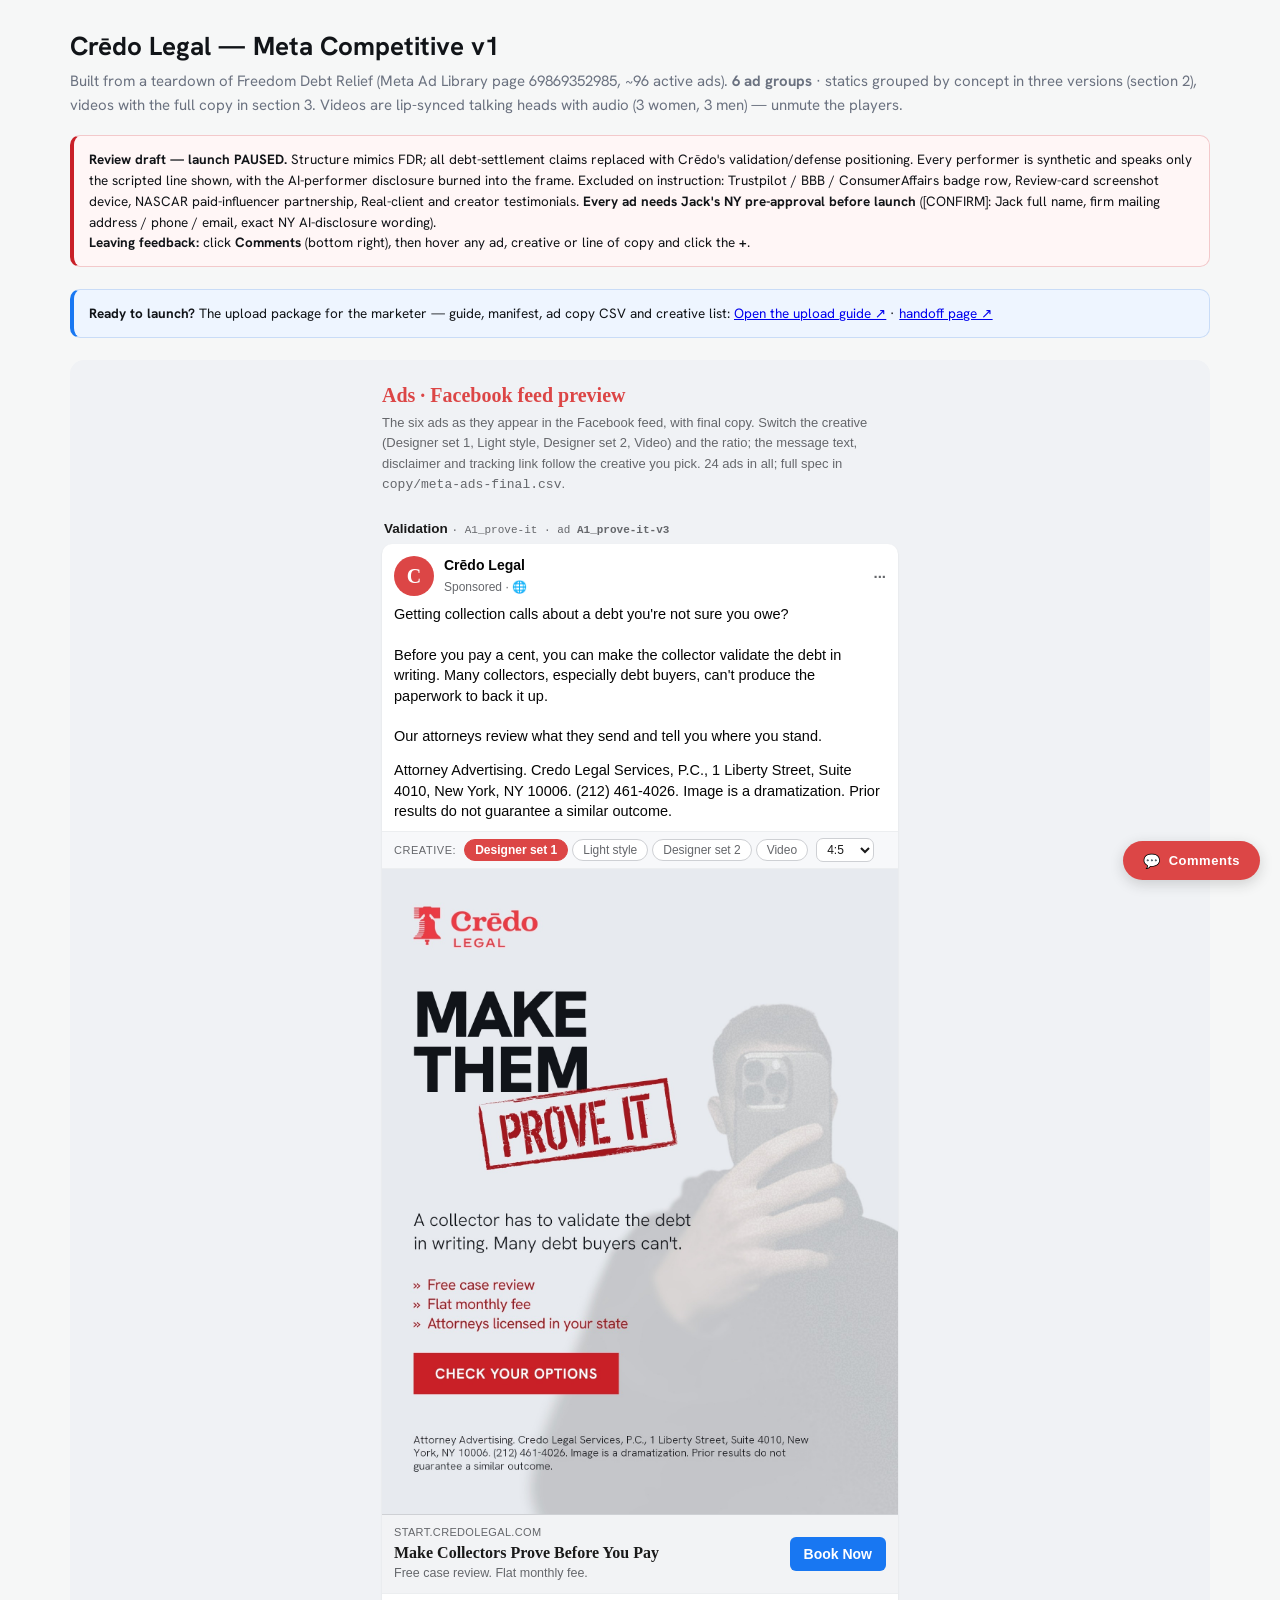
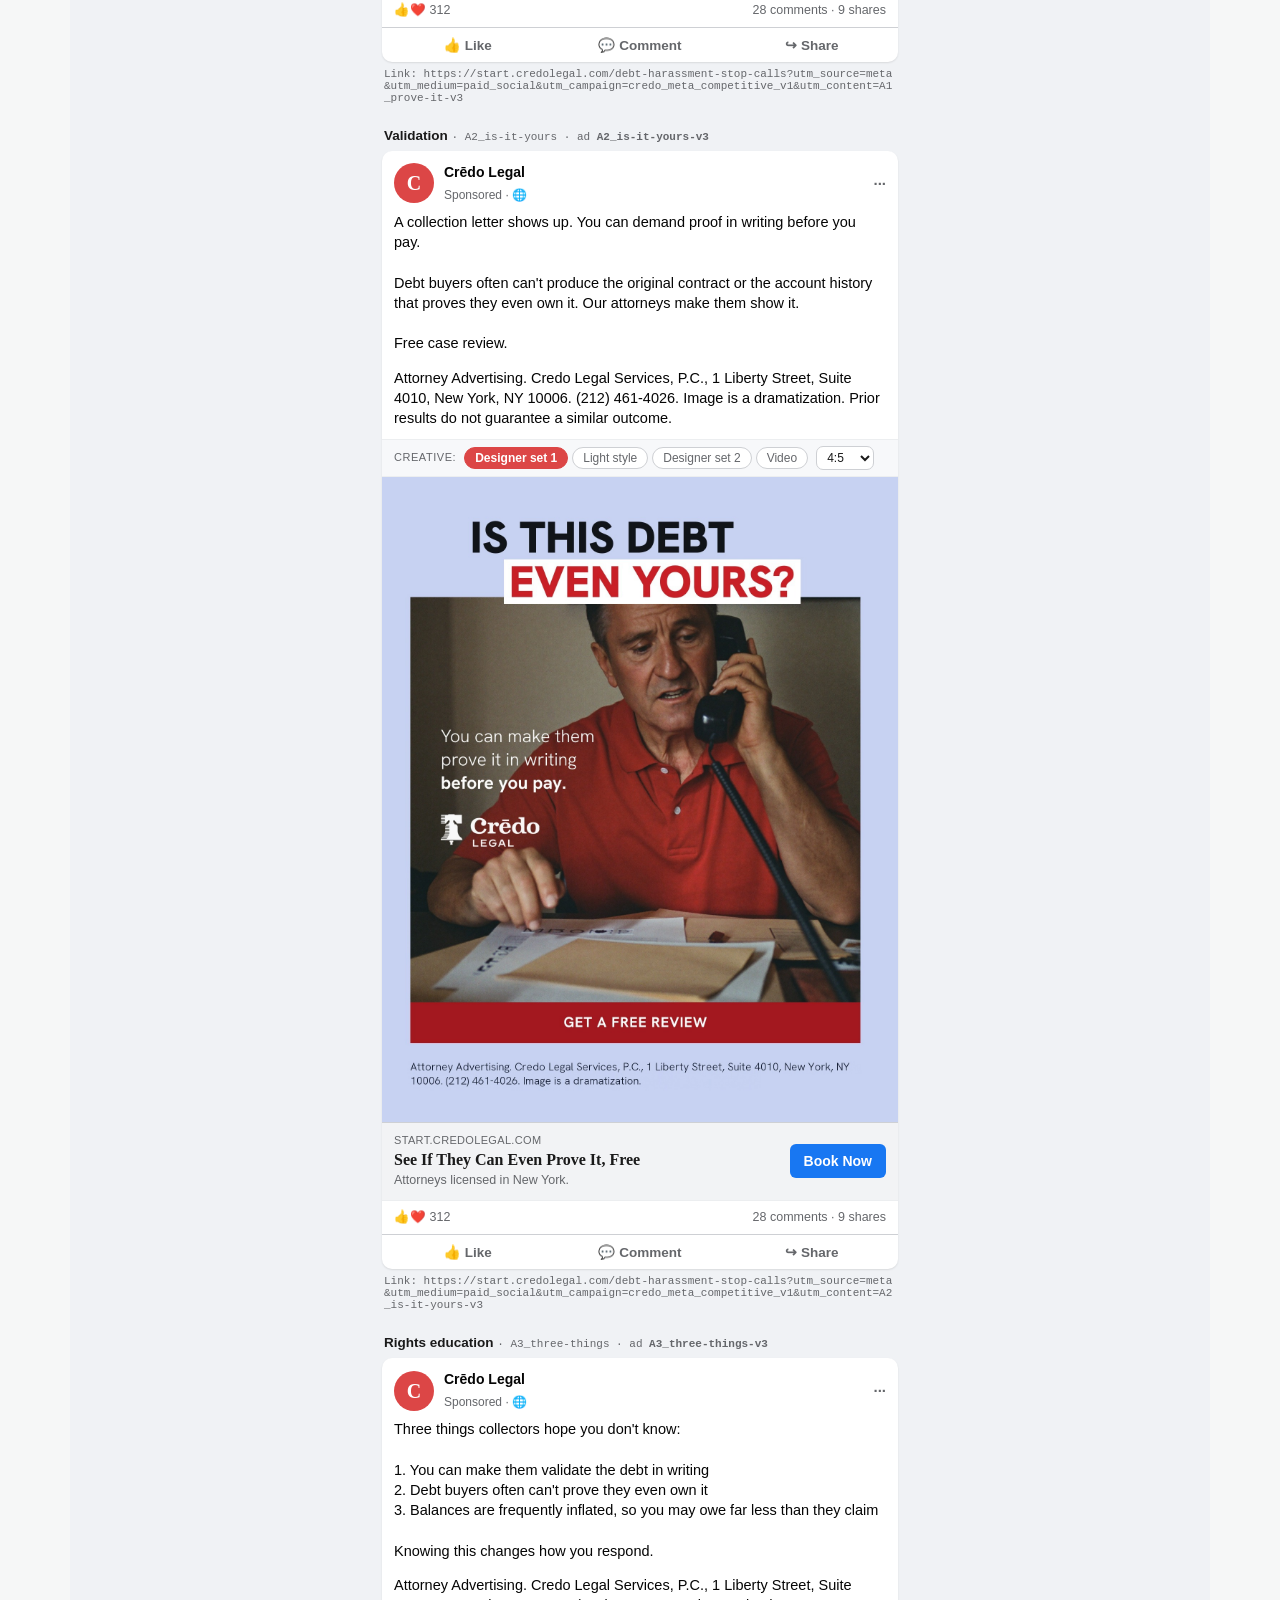
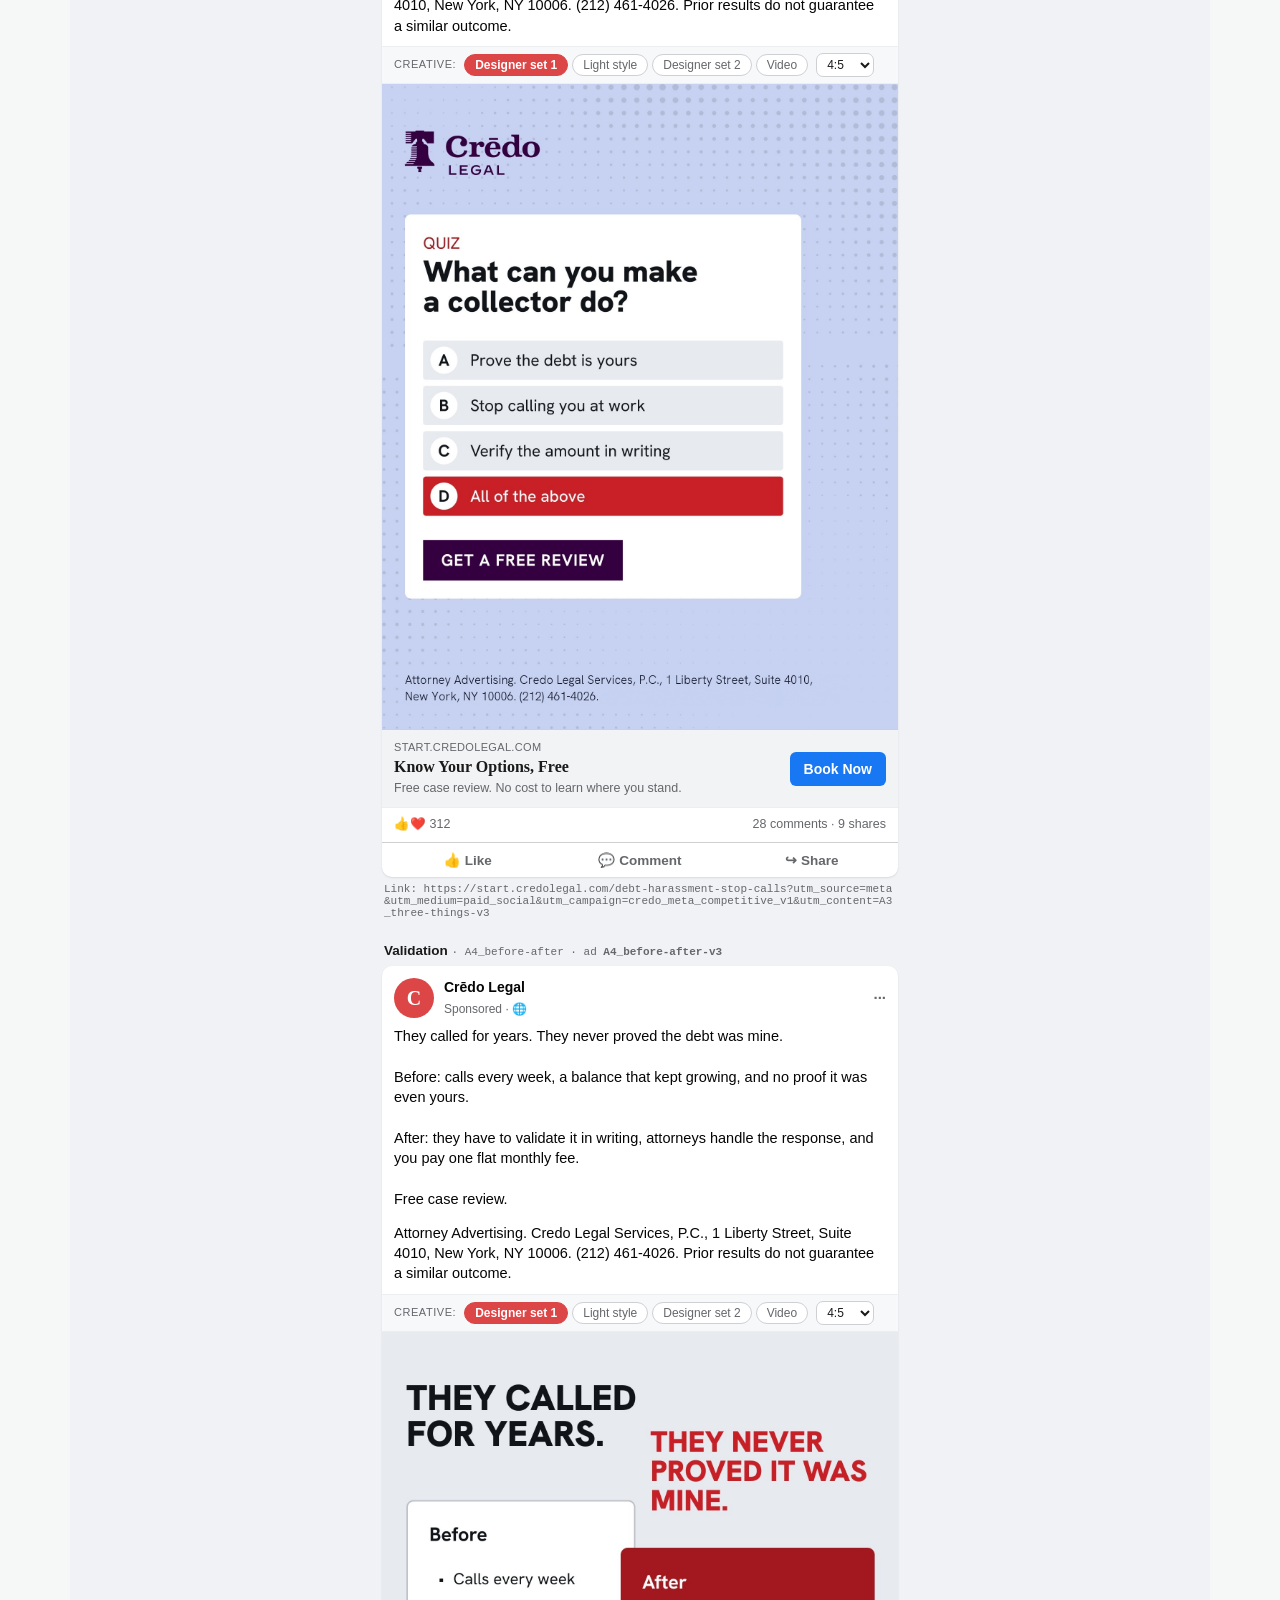
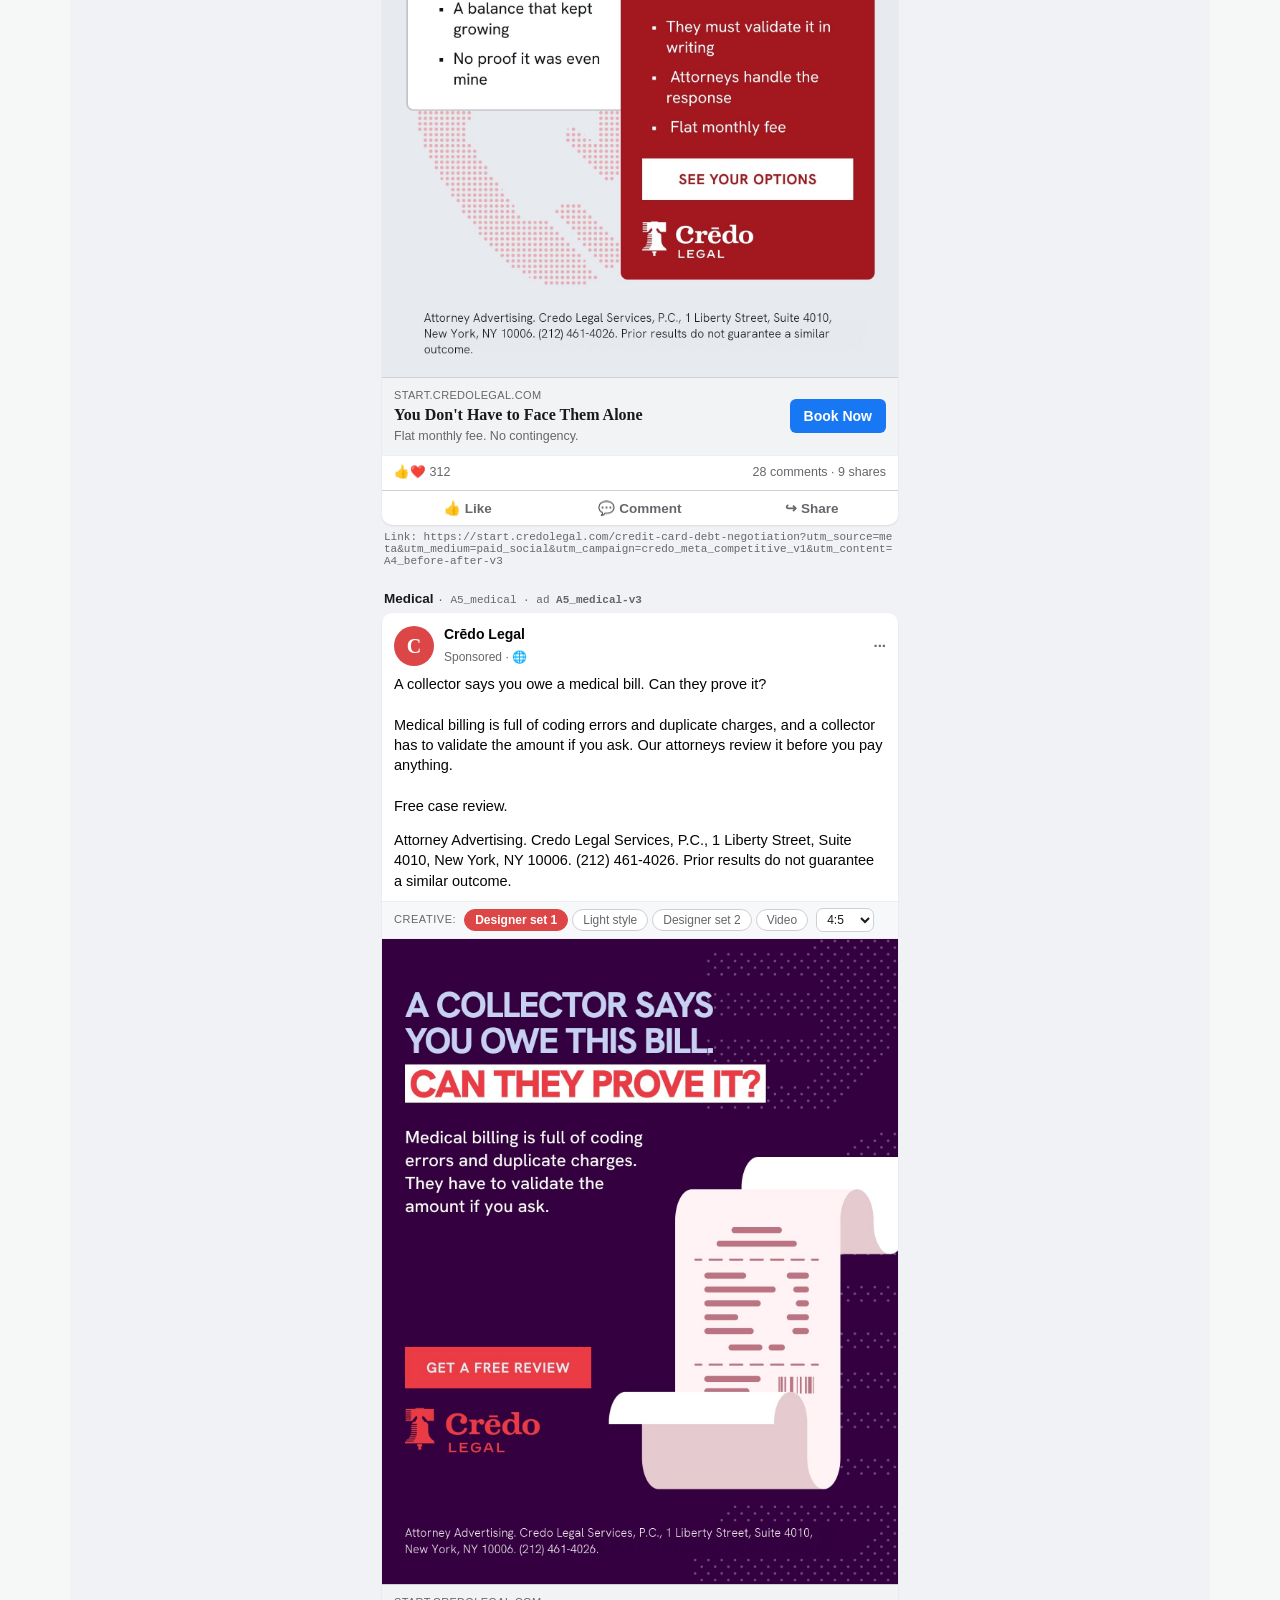
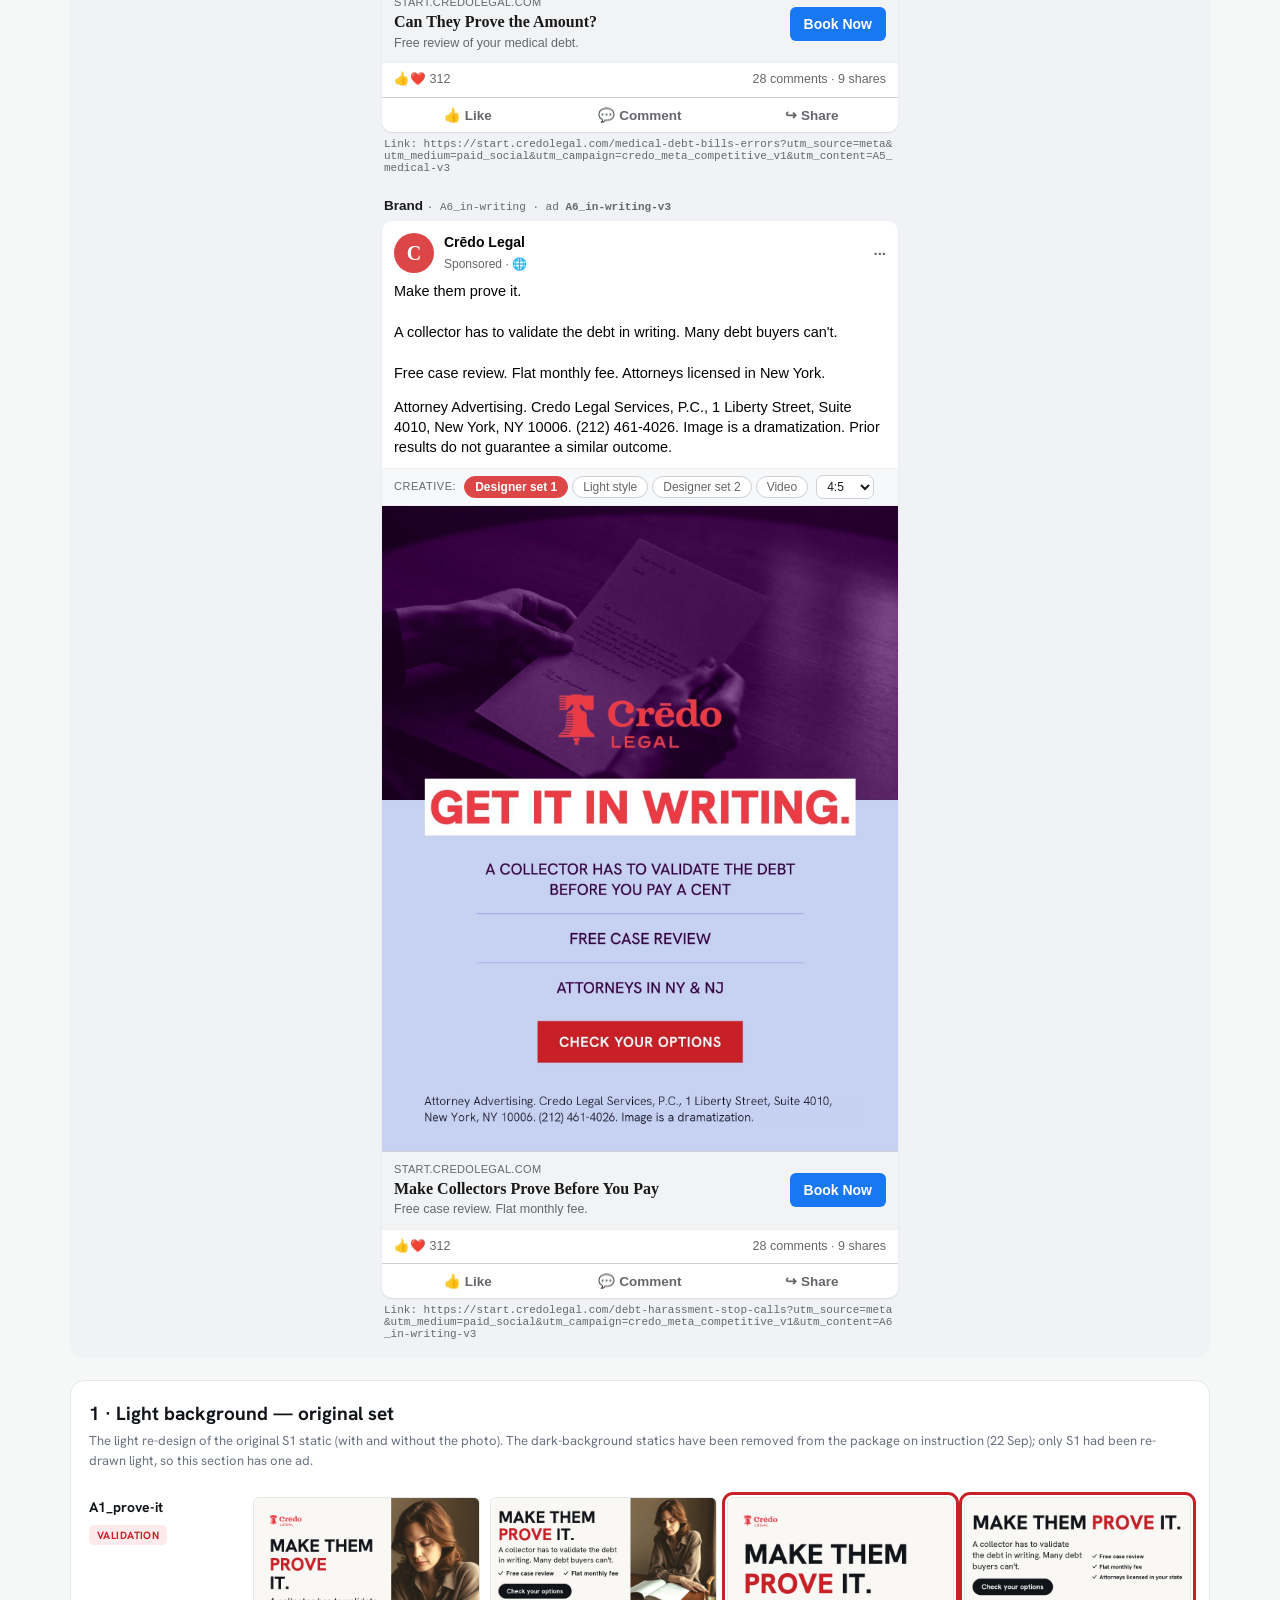
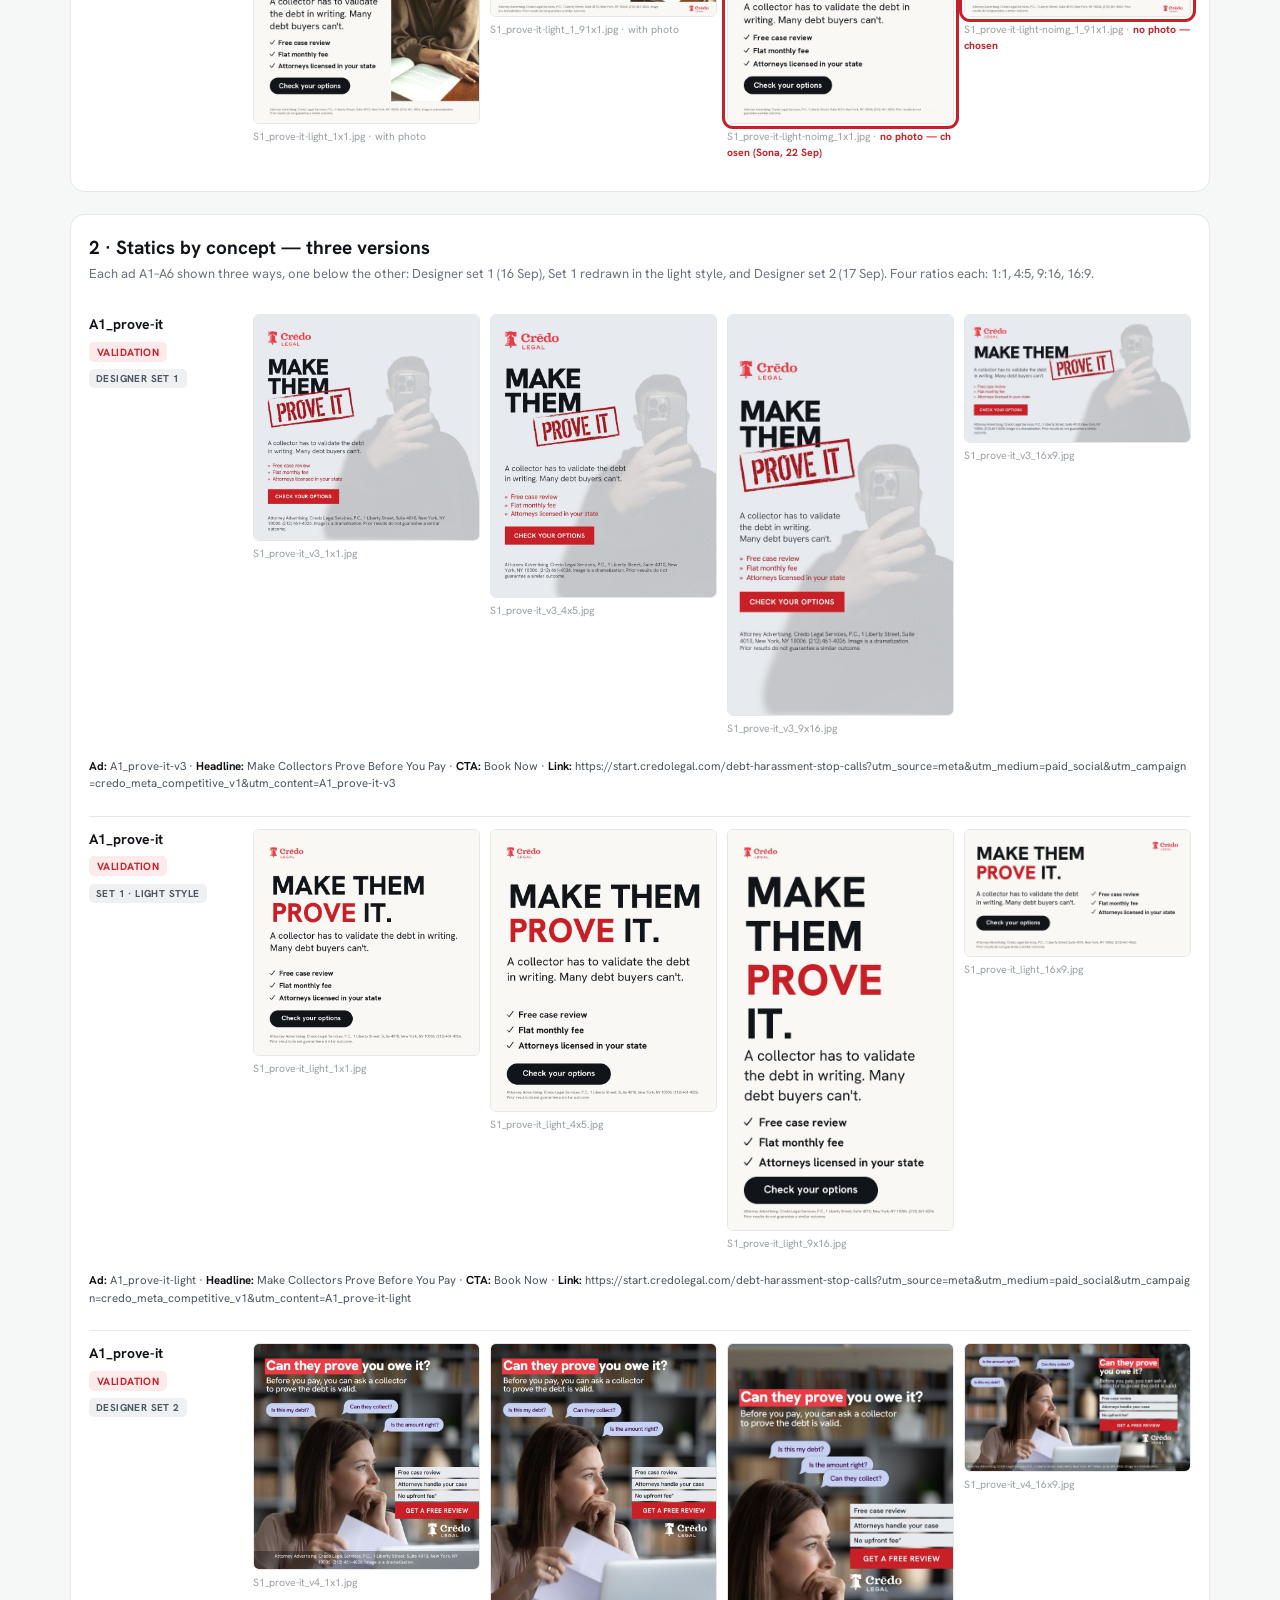
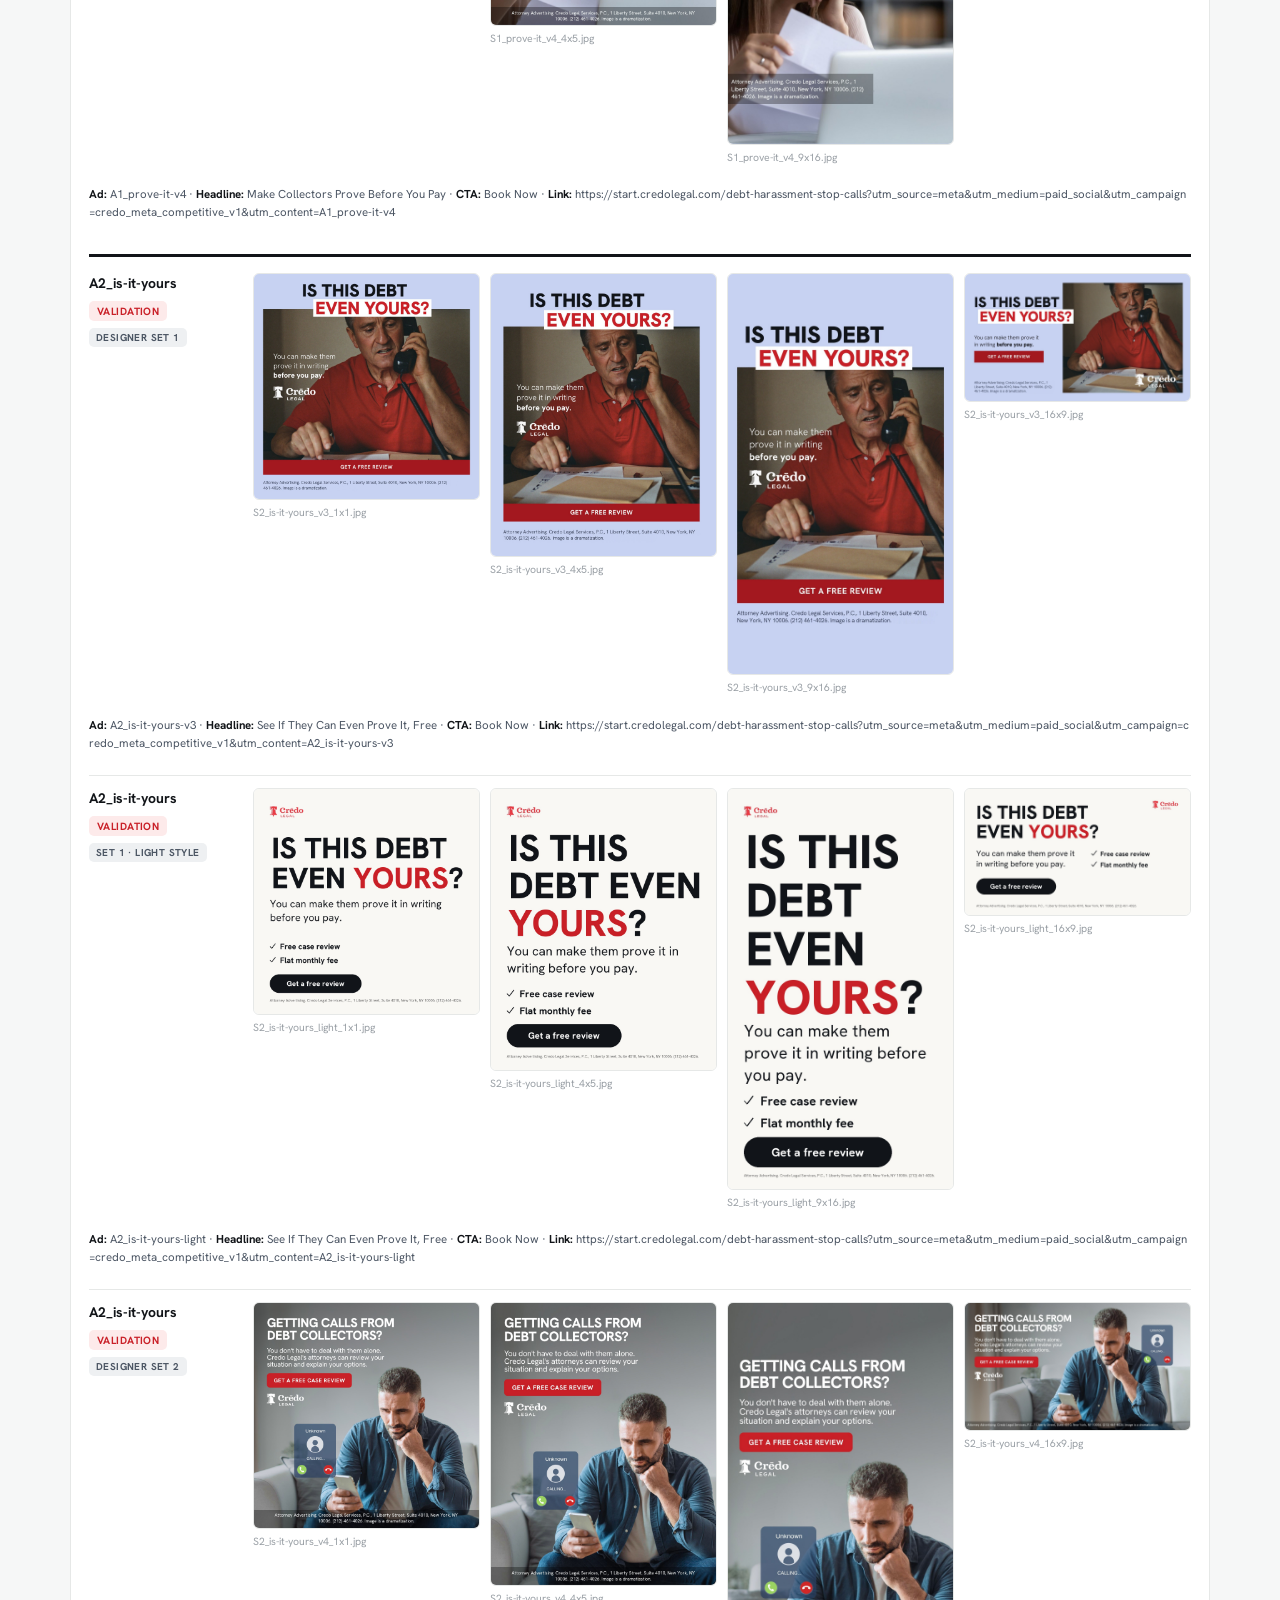
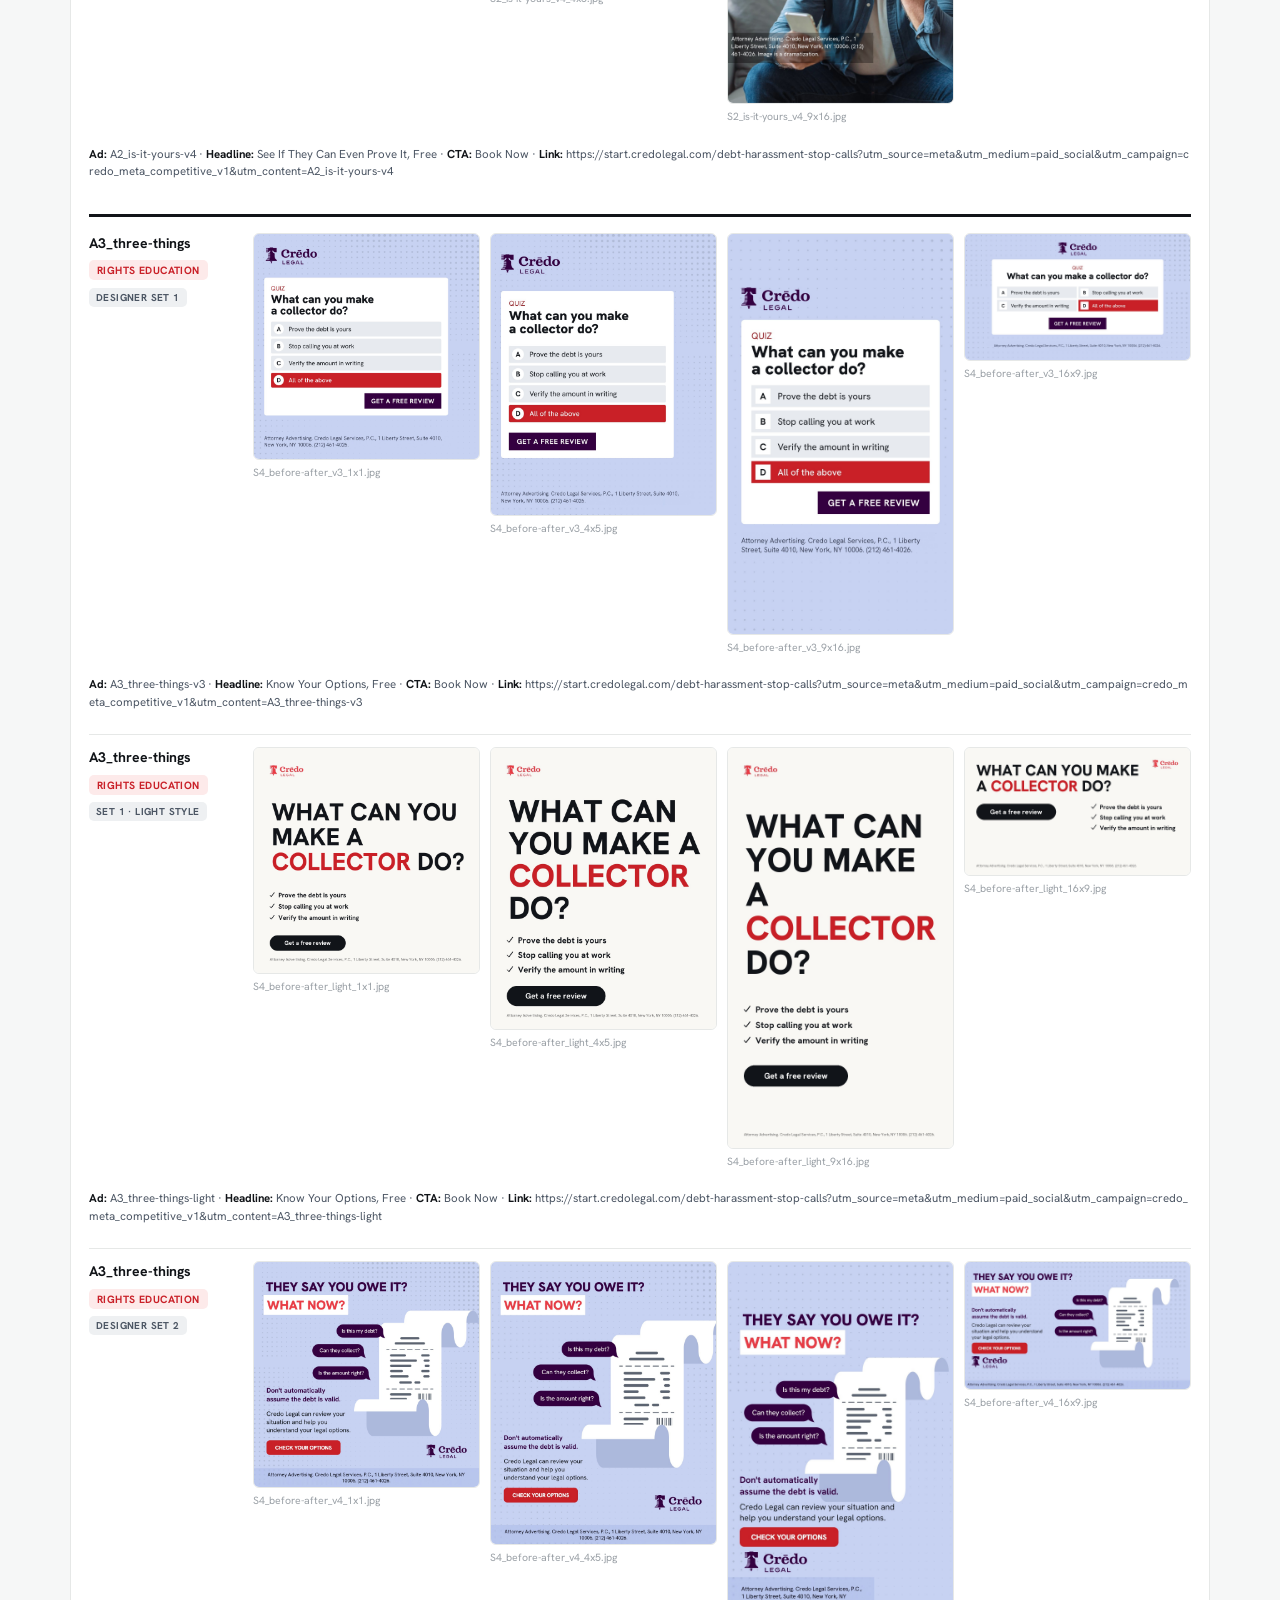
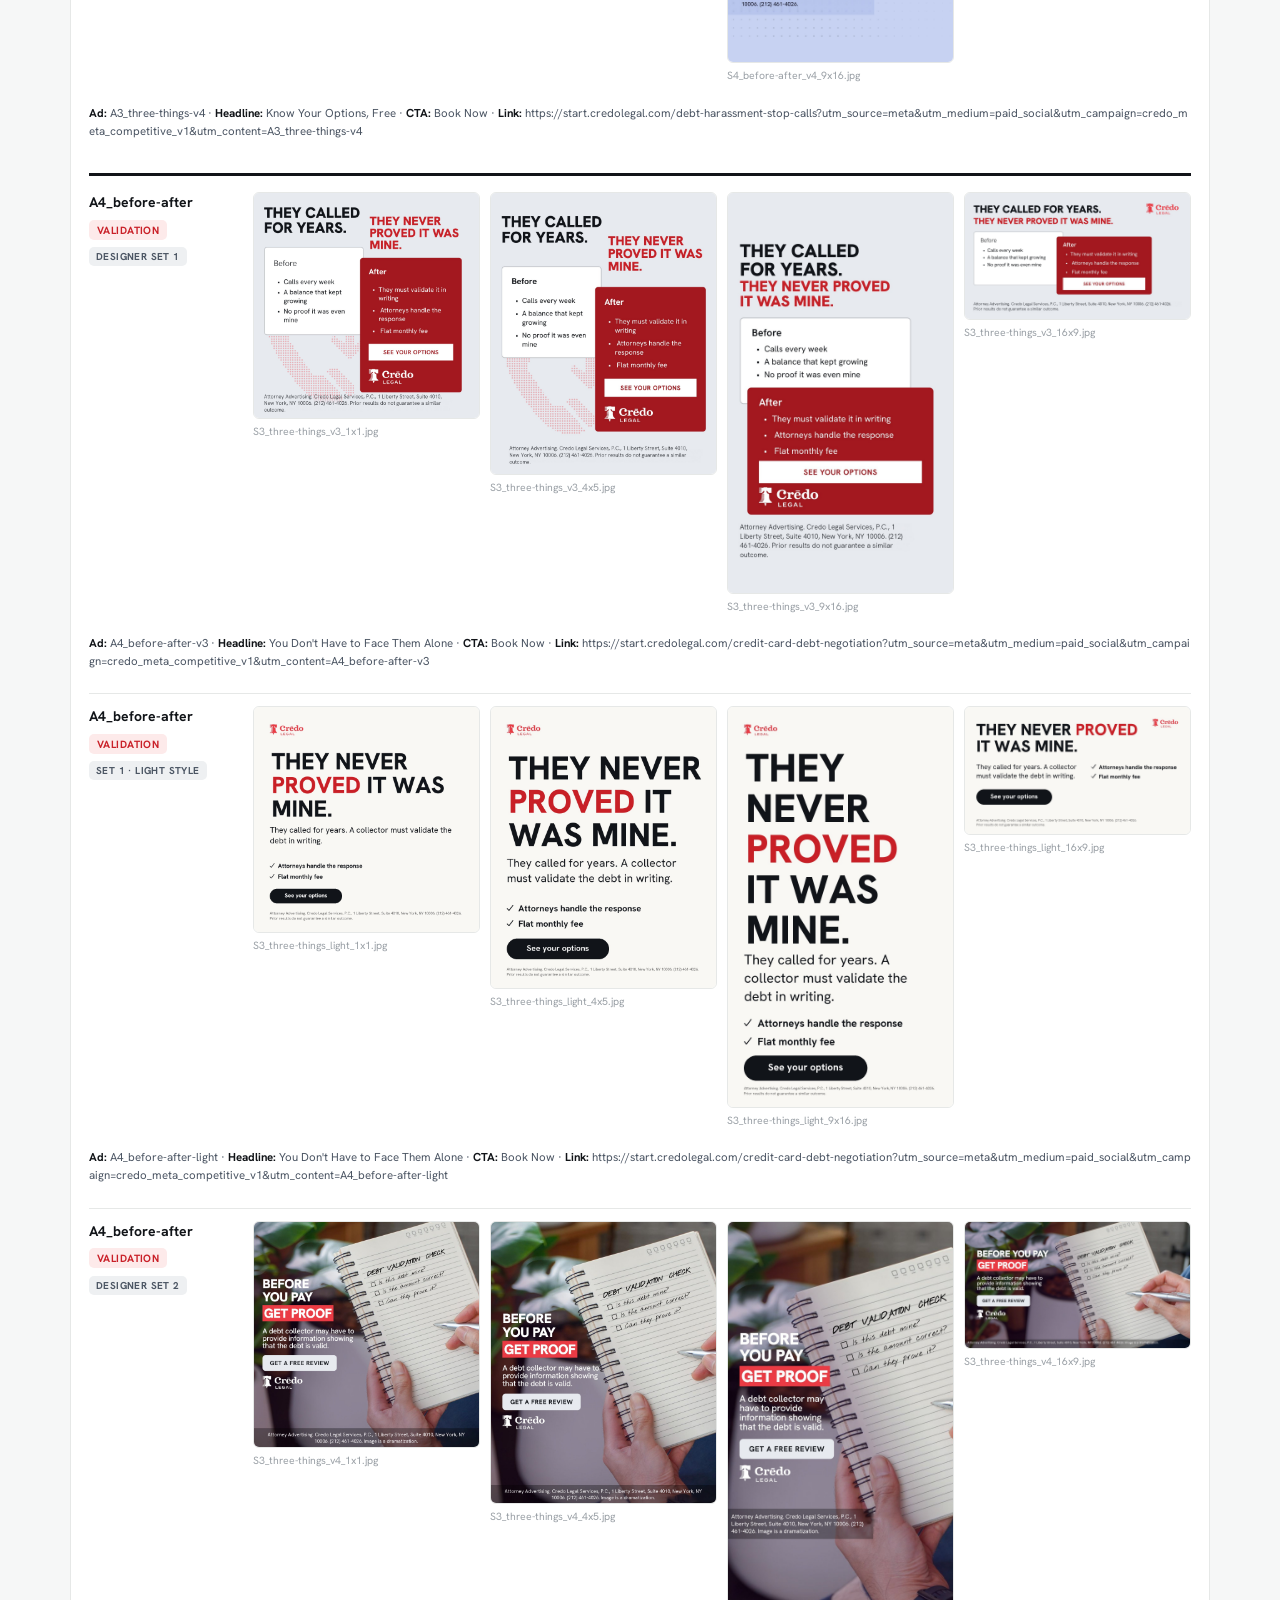
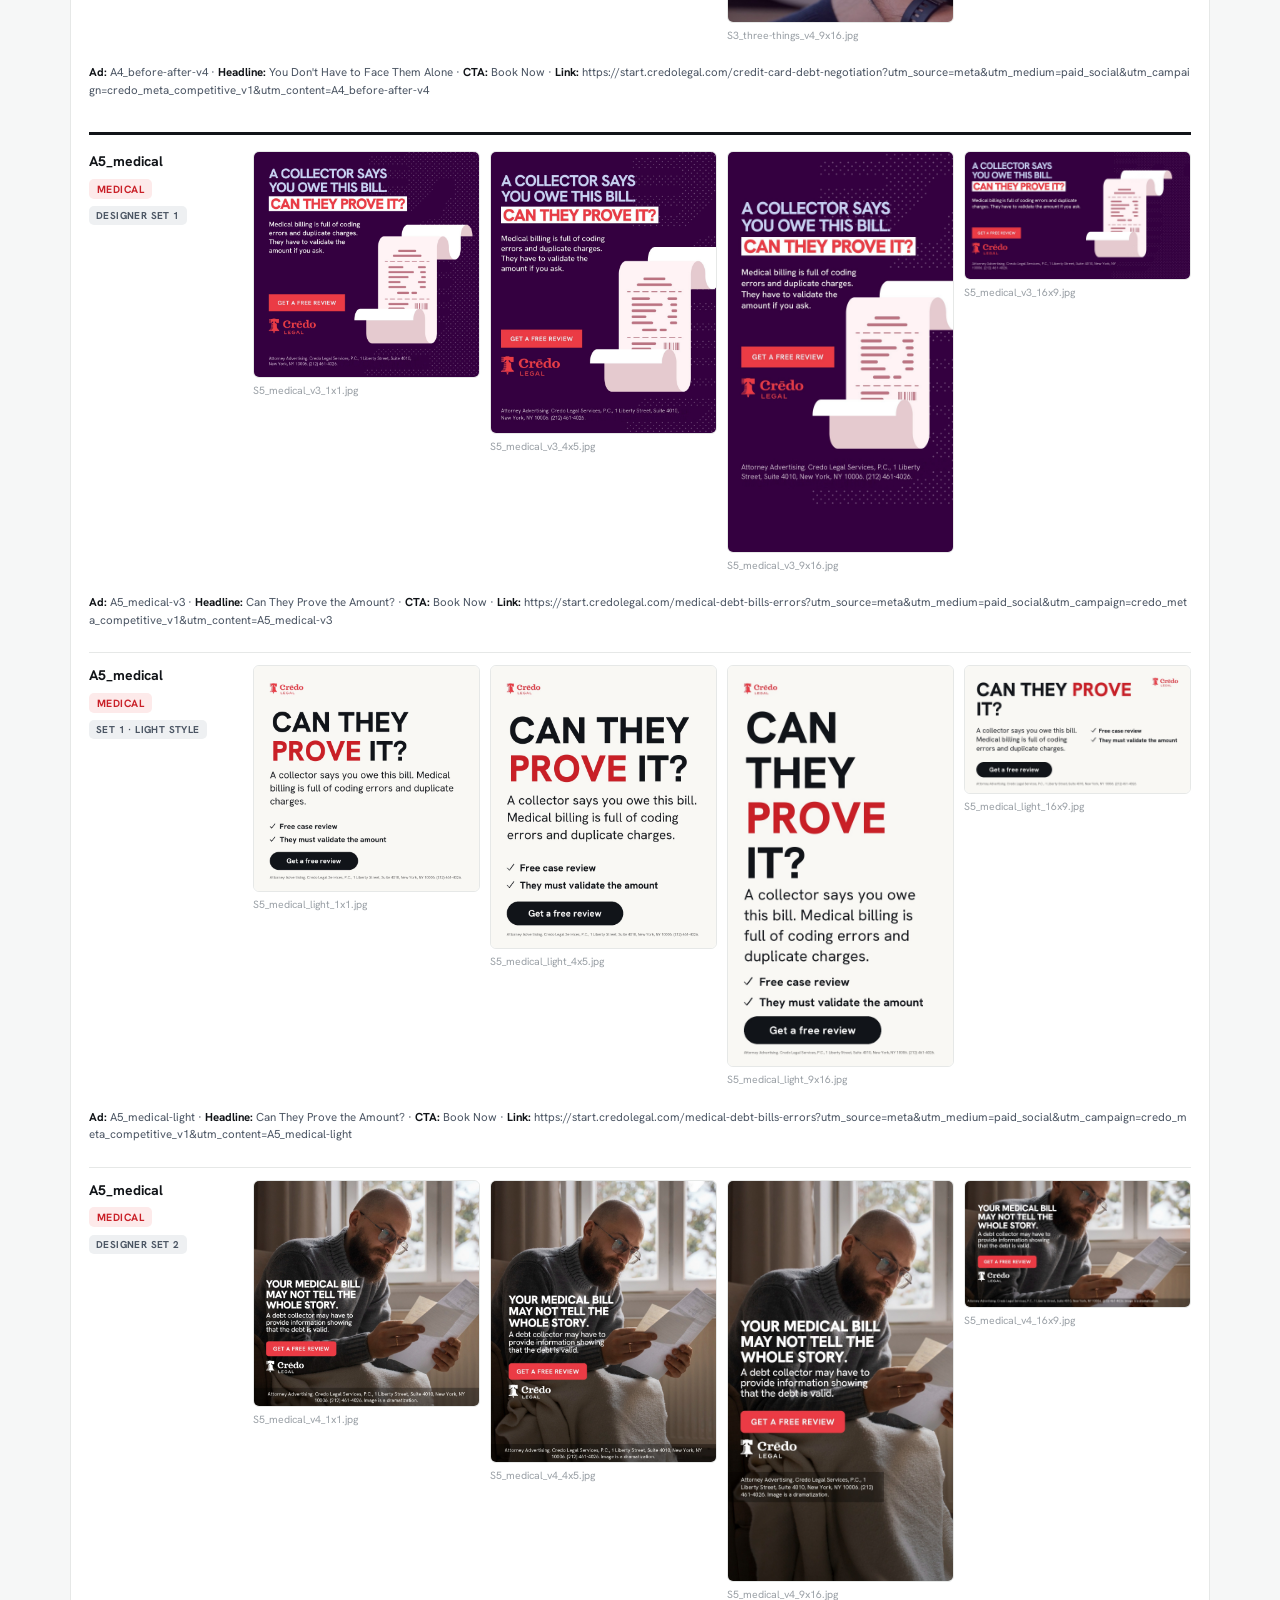
==== commit b9b76384: "Sync from credo-private/public/meta-ads-preview/ @ b9a98a8" ====
--- a/handoff/meta-competitive-v1/index.html
+++ b/handoff/meta-competitive-v1/index.html
@@ -87,6 +87,7 @@
 Excluded on instruction: Trustpilot / BBB / ConsumerAffairs badge row, Review-card screenshot device, NASCAR paid-influencer partnership, Real-client and creator testimonials.
 <b>Every ad needs Jack's NY pre-approval before launch</b> ([CONFIRM]: Jack full name, firm mailing address / phone / email, exact NY AI-disclosure wording).<br>
 <b>Leaving feedback:</b> click <b>Comments</b> (bottom right), then hover any ad, creative or line of copy and click the <b>+</b>.</div>
+<div class="banner" style="background:#eef5ff;border-color:#c9dcf7;border-left-color:#1877f2"><b>Ready to launch?</b> The upload package for the marketer — guide, manifest, ad copy CSV and creative list: <a href="upload/README.md" target="_blank" rel="noopener">Open the upload guide ↗</a> · <a href="../../handoff.html#meta-competitive-v1" target="_blank" rel="noopener">handoff page ↗</a></div>
 <section class="mfeed" data-comment-target data-comment-id="section-feed"><div class="mhdr"><h2>Ads · Facebook feed preview</h2><p>The six ads as they appear in the Facebook feed, with final copy. Switch the creative (Designer set 1, Light style, Designer set 2, Video) and the ratio; the message text, disclaimer and tracking link follow the creative you pick. 24 ads in all; full spec in <code>copy/meta-ads-final.csv</code>.</p></div><div class="feed"><div class="adwrap" data-ad="A1_prove-it" data-ads="{&quot;v3&quot;: {&quot;body&quot;: &quot;Getting collection calls about a debt you&#x27;re not sure you owe?\n\nBefore you pay a cent, you can make the collector validate the debt in writing. Many collectors, especially debt buyers, can&#x27;t produce the paperwork to back it up.\n\nOur attorneys review what they send and tell you where you stand.&quot;, &quot;legal&quot;: &quot;Attorney Advertising. Credo Legal Services, P.C., 1 Liberty Street, Suite 4010, New York, NY 10006. (212) 461-4026. Image is a dramatization. Prior results do not guarantee a similar outcome.&quot;, &quot;link&quot;: &quot;https://start.credolegal.com/debt-harassment-stop-calls?utm_source=meta&amp;utm_medium=paid_social&amp;utm_campaign=credo_meta_competitive_v1&amp;utm_content=A1_prove-it-v3&quot;, &quot;name&quot;: &quot;A1_prove-it-v3&quot;, &quot;media&quot;: {&quot;1x1&quot;: &quot;creatives/static/v3/S1_prove-it_v3_1x1.jpg&quot;, &quot;4x5&quot;: &quot;creatives/static/v3/S1_prove-it_v3_4x5.jpg&quot;, &quot;9x16&quot;: &quot;creatives/static/v3/S1_prove-it_v3_9x16.jpg&quot;, &quot;16x9&quot;: &quot;creatives/static/v3/S1_prove-it_v3_16x9.jpg&quot;}}, &quot;light&quot;: {&quot;body&quot;: &quot;Getting collection calls about a debt you&#x27;re not sure you owe?\n\nBefore you pay a cent, you can make the collector validate the debt in writing. Many collectors, especially debt buyers, can&#x27;t produce the paperwork to back it up.\n\nOur attorneys review what they send and tell you where you stand.&quot;, &quot;legal&quot;: &quot;Attorney Advertising. Credo Legal Services, P.C., 1 Liberty Street, Suite 4010, New York, NY 10006. (212) 461-4026. Prior results do not guarantee a similar outcome.&quot;, &quot;link&quot;: &quot;https://start.credolegal.com/debt-harassment-stop-calls?utm_source=meta&amp;utm_medium=paid_social&amp;utm_campaign=credo_meta_competitive_v1&amp;utm_content=A1_prove-it-light&quot;, &quot;name&quot;: &quot;A1_prove-it-light&quot;, &quot;media&quot;: {&quot;1x1&quot;: &quot;creatives/static/light/S1_prove-it_light_1x1.jpg&quot;, &quot;4x5&quot;: &quot;creatives/static/light/S1_prove-it_light_4x5.jpg&quot;, &quot;9x16&quot;: &quot;creatives/static/light/S1_prove-it_light_9x16.jpg&quot;, &quot;16x9&quot;: &quot;creatives/static/light/S1_prove-it_light_16x9.jpg&quot;}}, &quot;v4&quot;: {&quot;body&quot;: &quot;Getting collection calls about a debt you&#x27;re not sure you owe?\n\nBefore you pay a cent, you can make the collector validate the debt in writing. Many collectors, especially debt buyers, can&#x27;t produce the paperwork to back it up.\n\nOur attorneys review what they send and tell you where you stand.&quot;, &quot;legal&quot;: &quot;Attorney Advertising. Credo Legal Services, P.C., 1 Liberty Street, Suite 4010, New York, NY 10006. (212) 461-4026. Image is a dramatization. Prior results do not guarantee a similar outcome.&quot;, &quot;link&quot;: &quot;https://start.credolegal.com/debt-harassment-stop-calls?utm_source=meta&amp;utm_medium=paid_social&amp;utm_campaign=credo_meta_competitive_v1&amp;utm_content=A1_prove-it-v4&quot;, &quot;name&quot;: &quot;A1_prove-it-v4&quot;, &quot;media&quot;: {&quot;1x1&quot;: &quot;creatives/static/v4/S1_prove-it_v4_1x1.jpg&quot;, &quot;4x5&quot;: &quot;creatives/static/v4/S1_prove-it_v4_4x5.jpg&quot;, &quot;9x16&quot;: &quot;creatives/static/v4/S1_prove-it_v4_9x16.jpg&quot;, &quot;16x9&quot;: &quot;creatives/static/v4/S1_prove-it_v4_16x9.jpg&quot;}}, &quot;video&quot;: {&quot;body&quot;: &quot;Getting collection calls about a debt you&#x27;re not sure you owe?\n\nBefore you pay a cent, you can make the collector validate the debt in writing. Many collectors, especially debt buyers, can&#x27;t produce the paperwork to back it up.\n\nOur attorneys review what they send and tell you where you stand.&quot;, &quot;legal&quot;: &quot;Attorney Advertising. Credo Legal Services, P.C., 1 Liberty Street, Suite 4010, New York, NY 10006. (212) 461-4026. Image is a dramatization. Prior results do not guarantee a similar outcome.&quot;, &quot;link&quot;: &quot;https://start.credolegal.com/debt-harassment-stop-calls?utm_source=meta&amp;utm_medium=paid_social&amp;utm_campaign=credo_meta_competitive_v1&amp;utm_content=A1_prove-it-video&quot;, &quot;name&quot;: &quot;A1_prove-it-video&quot;, &quot;media&quot;: {&quot;9x16&quot;: &quot;creatives/video/V1_prove-it_9x16.mp4&quot;, &quot;4x5&quot;: &quot;creatives/video/V1_prove-it_4x5.mp4&quot;}}}"><div class="adtitle">Validation <span>· A1_prove-it · ad <b class="aname">A1_prove-it-v3</b></span></div><article class="fbcard" data-comment-target data-comment-id="A1_prove-it-feedcard"><div class="head"><div class="avatar">C</div><div class="who"><strong>Crēdo Legal</strong><small>Sponsored · 🌐</small></div><div class="dots">···</div></div><div class="ptext" data-comment-target data-comment-id="A1_prove-it-feed-text"><span class="pbody">Getting collection calls about a debt you&#x27;re not sure you owe?
 
 Before you pay a cent, you can make the collector validate the debt in writing. Many collectors, especially debt buyers, can&#x27;t produce the paperwork to back it up.
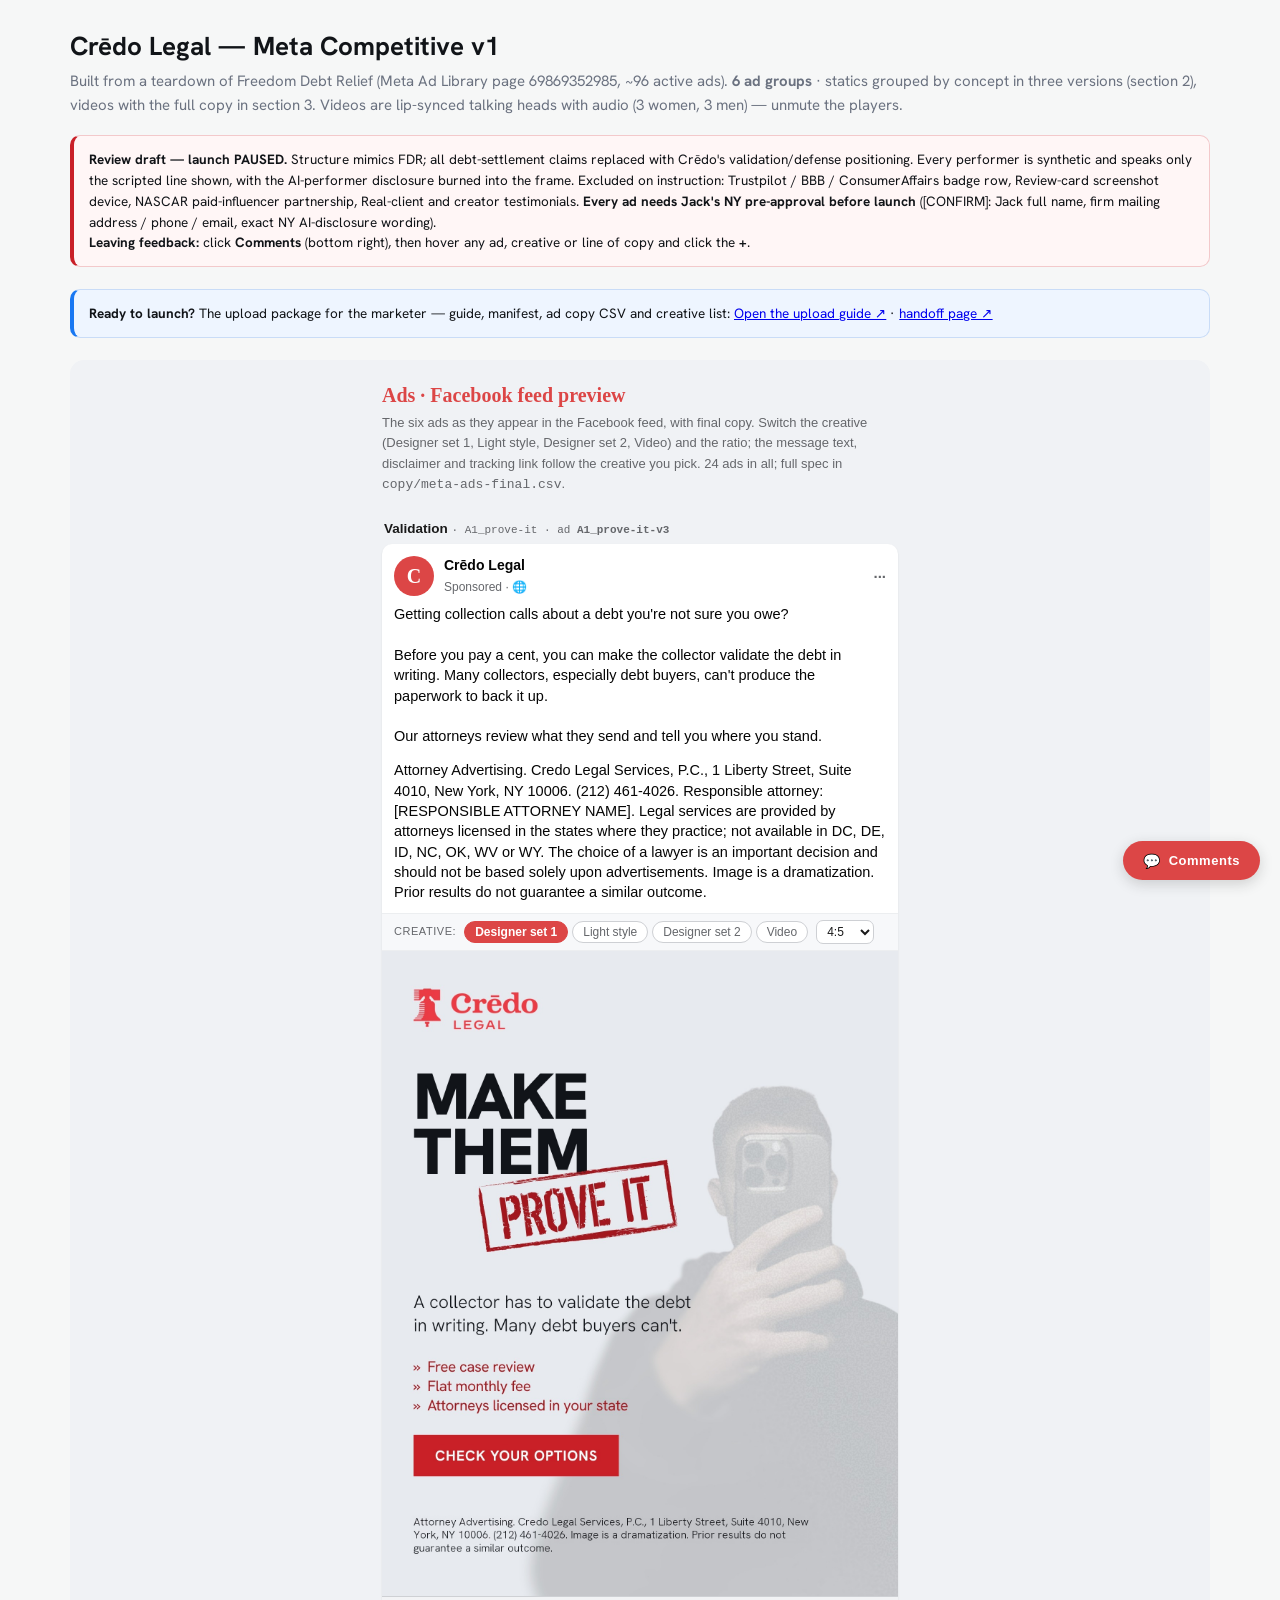
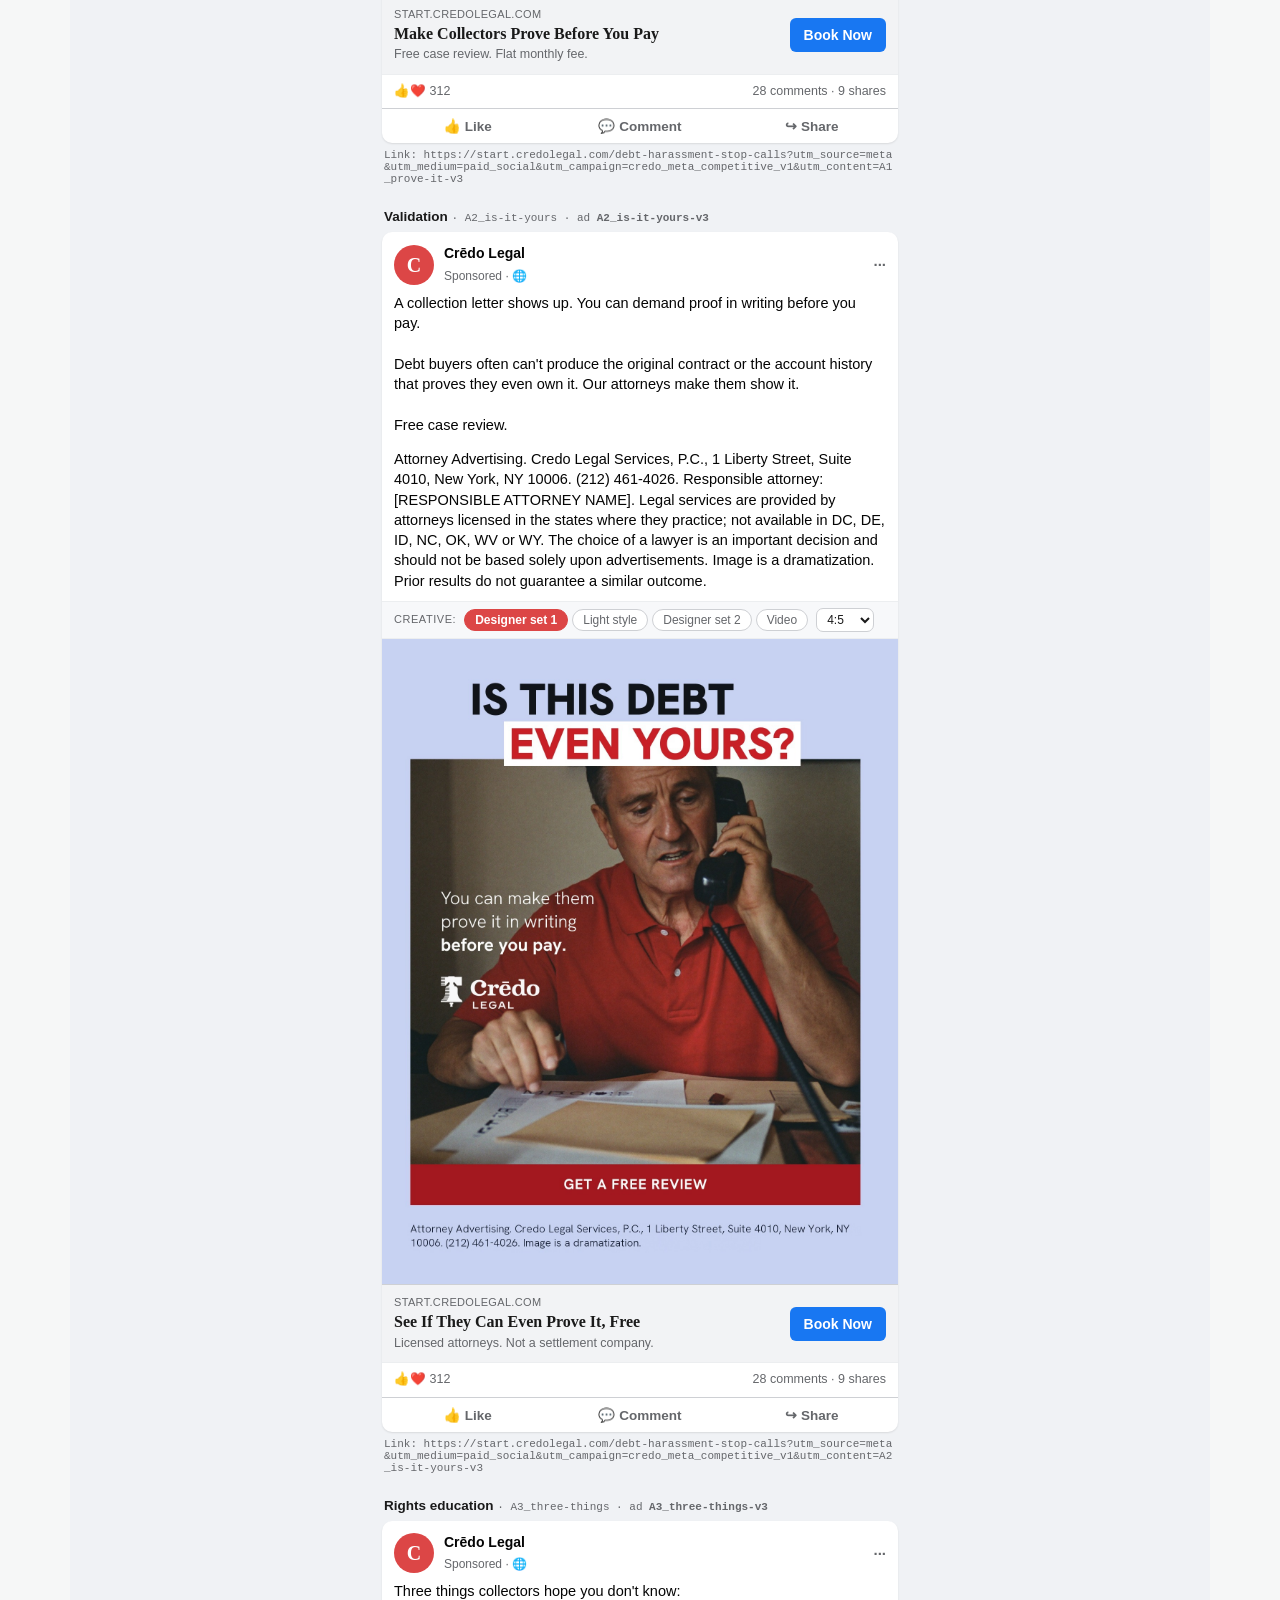
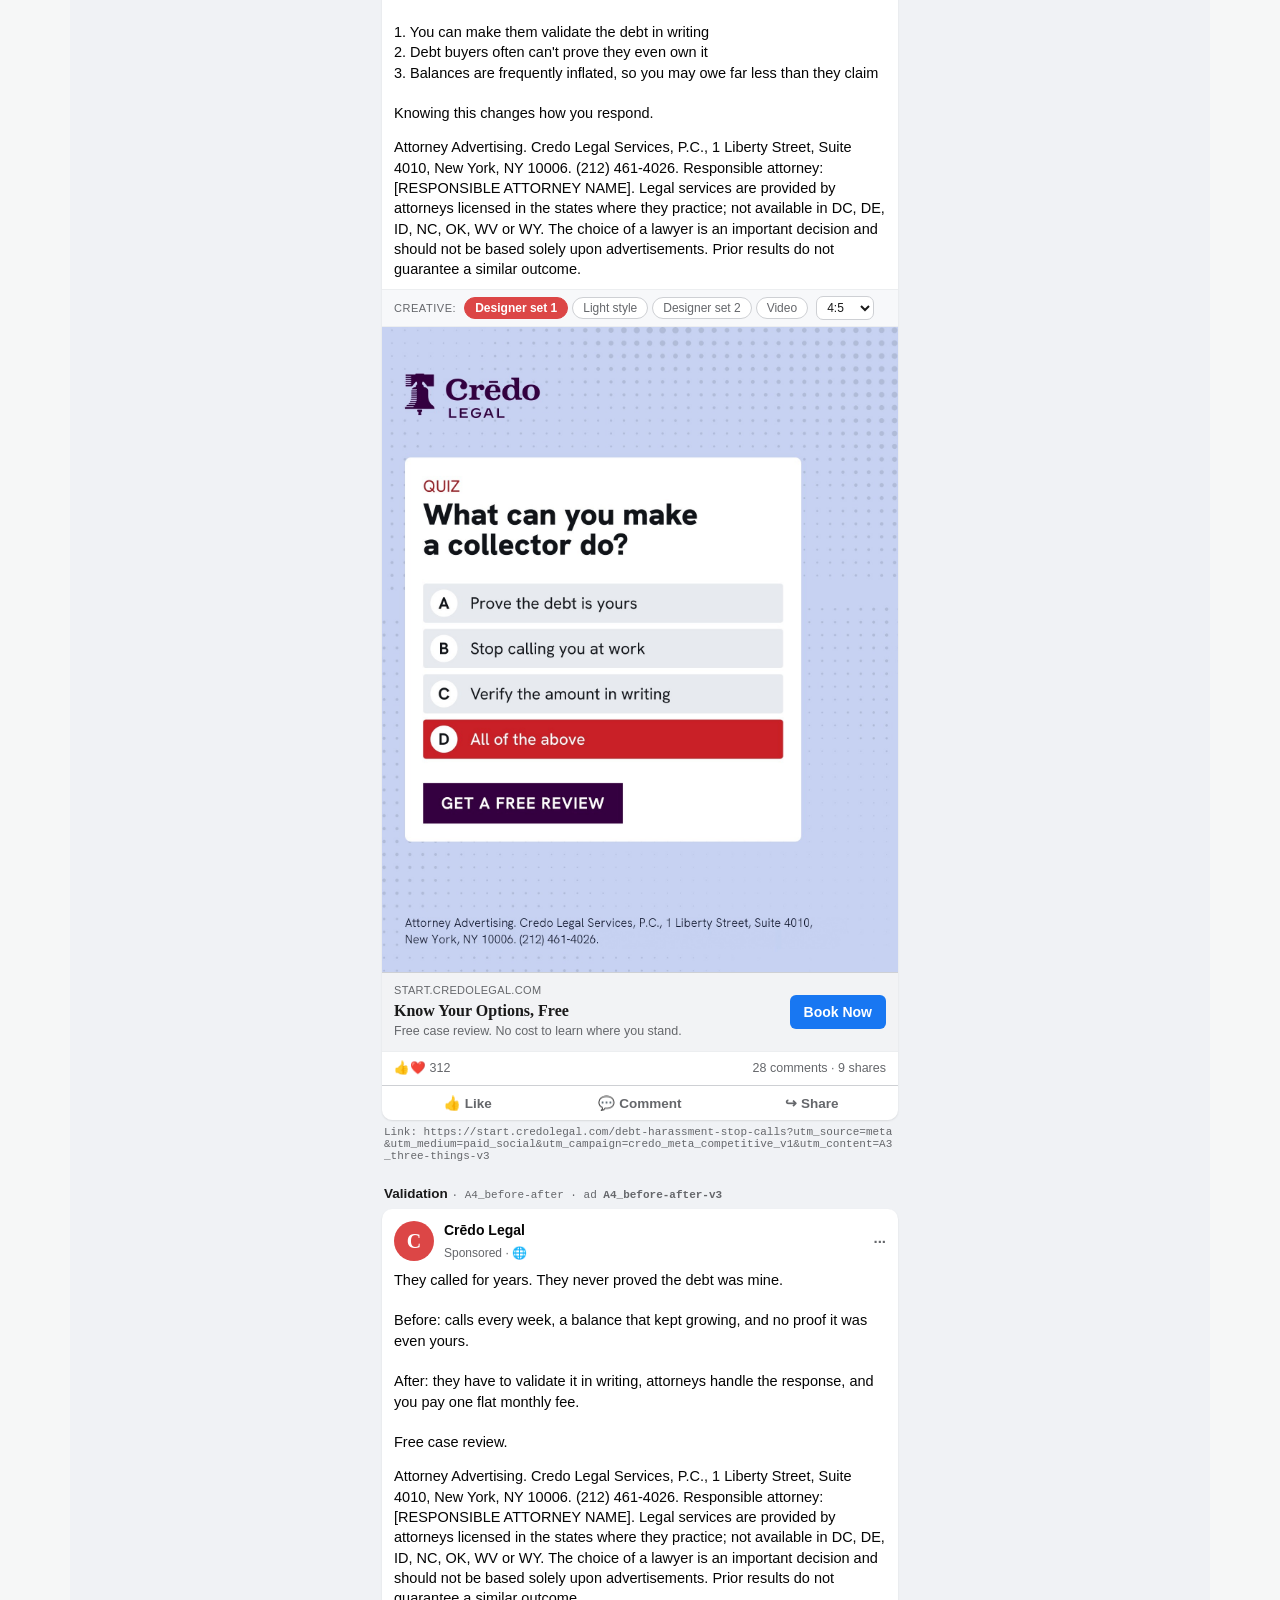
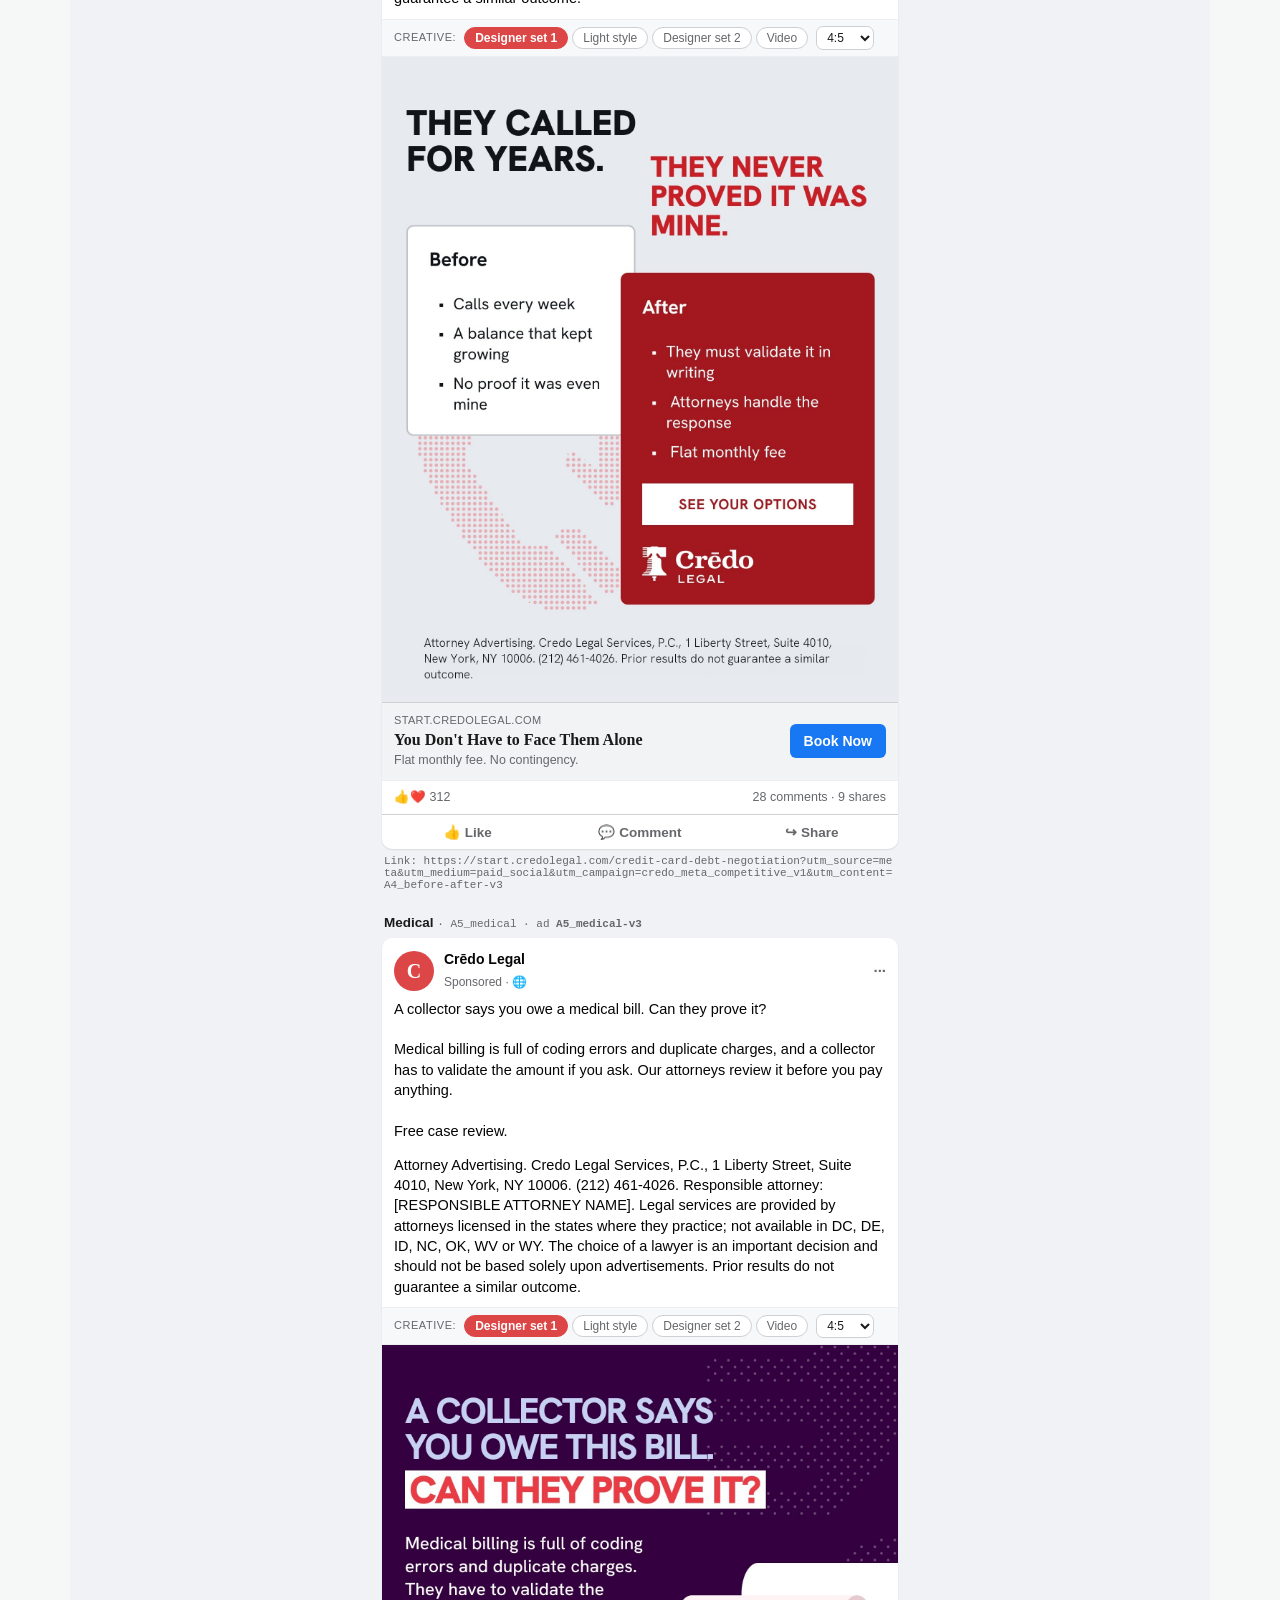
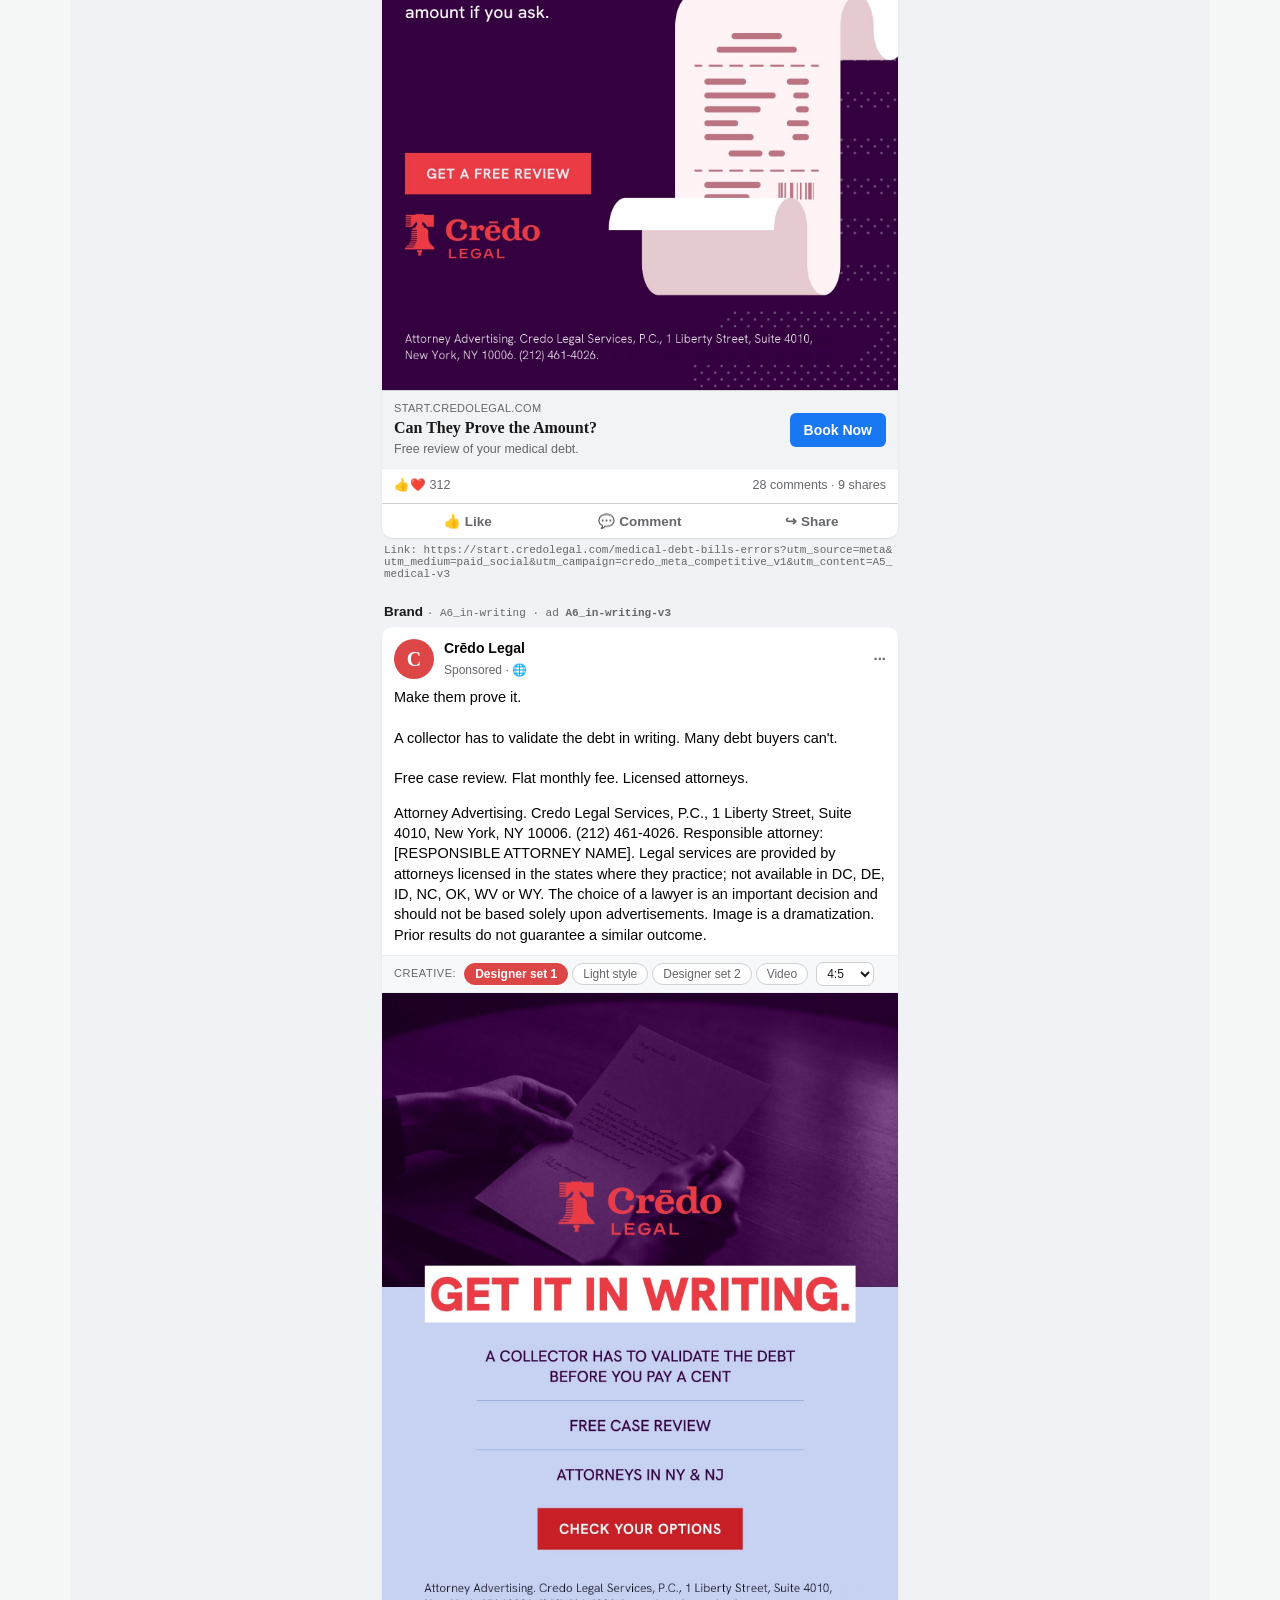
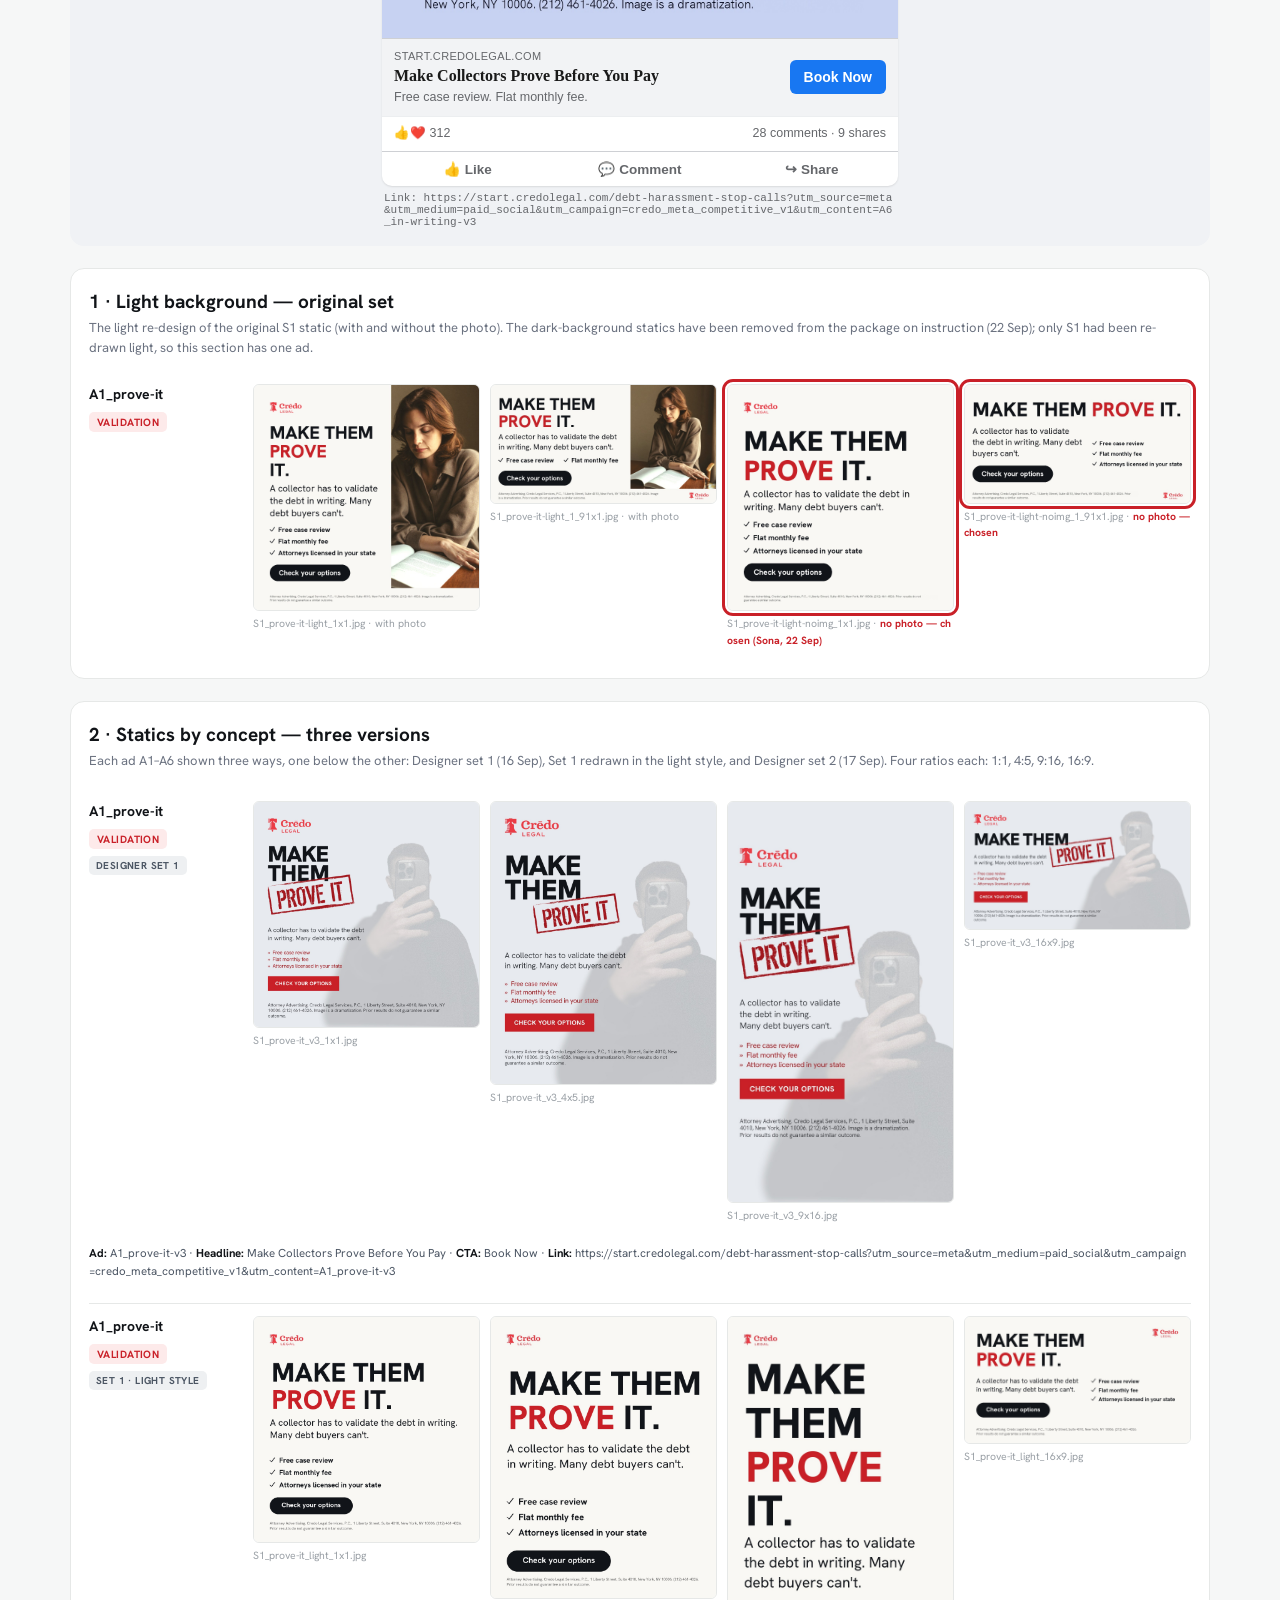
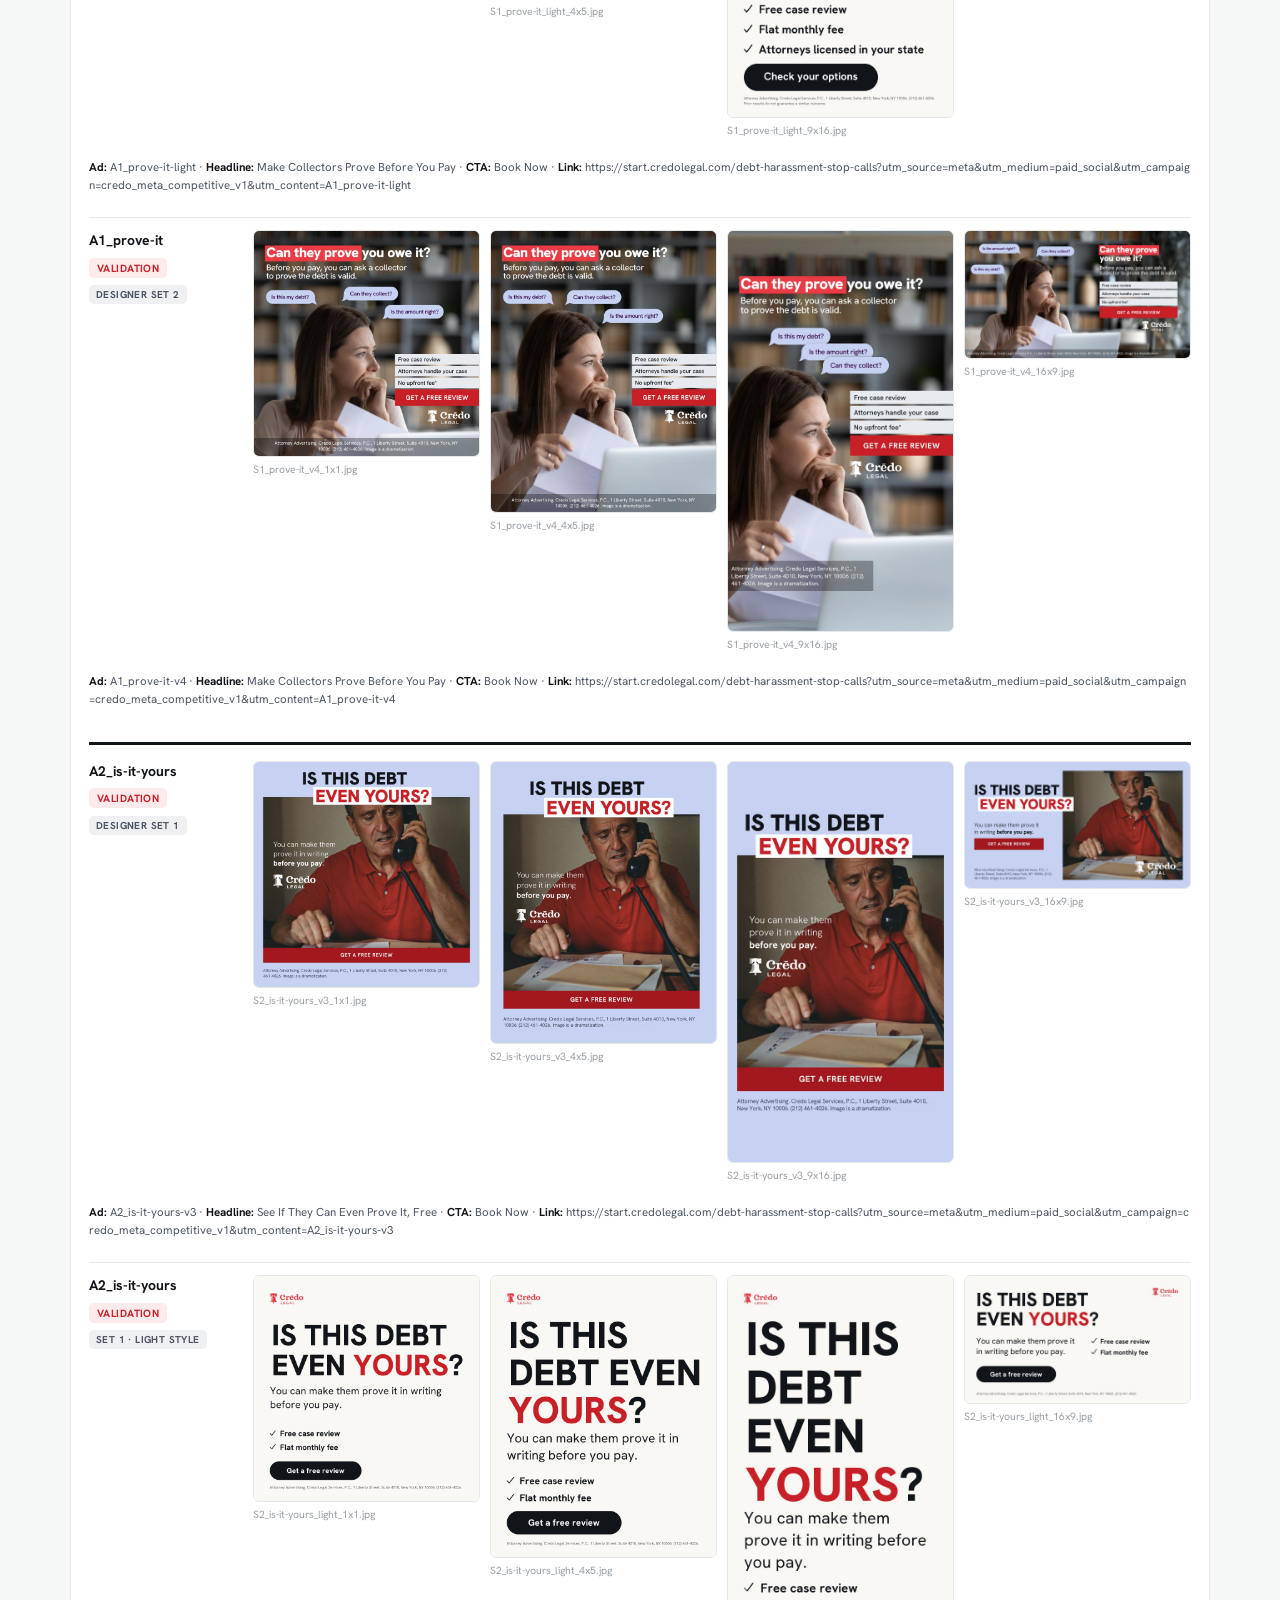
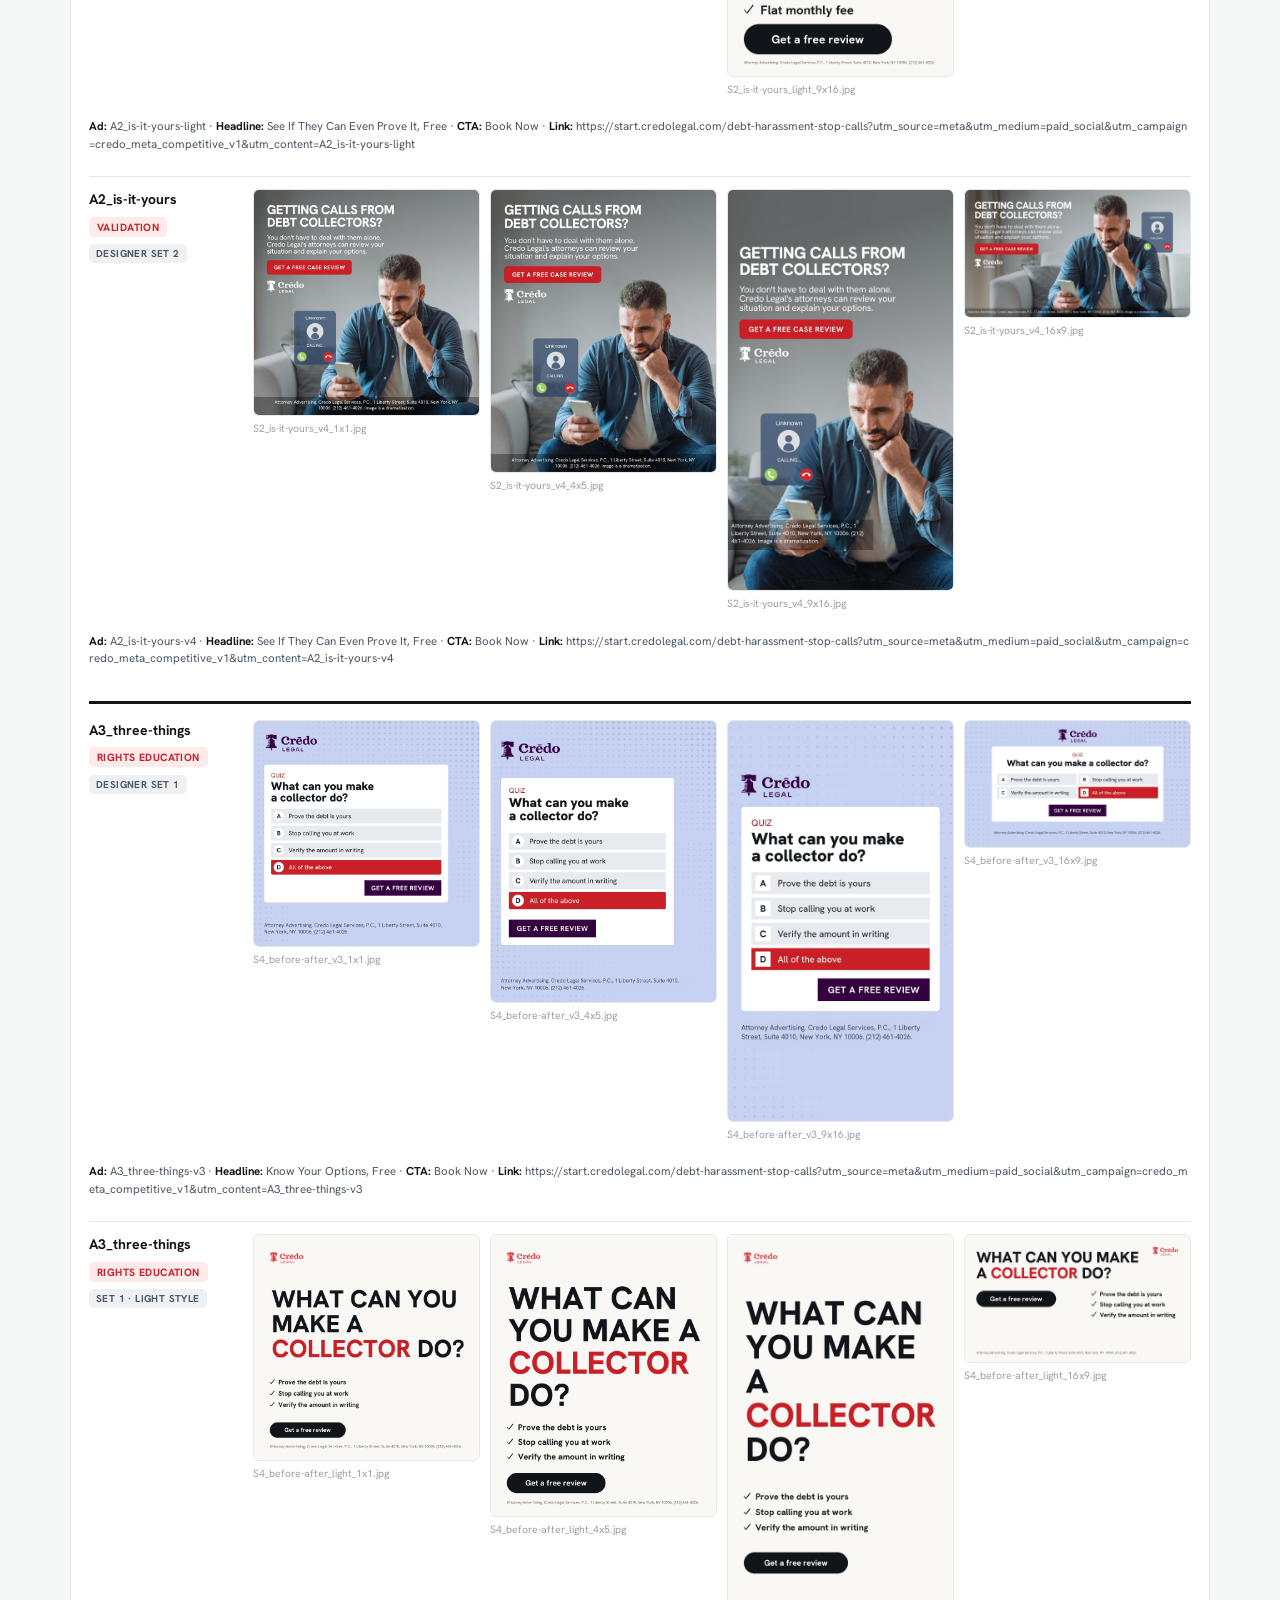
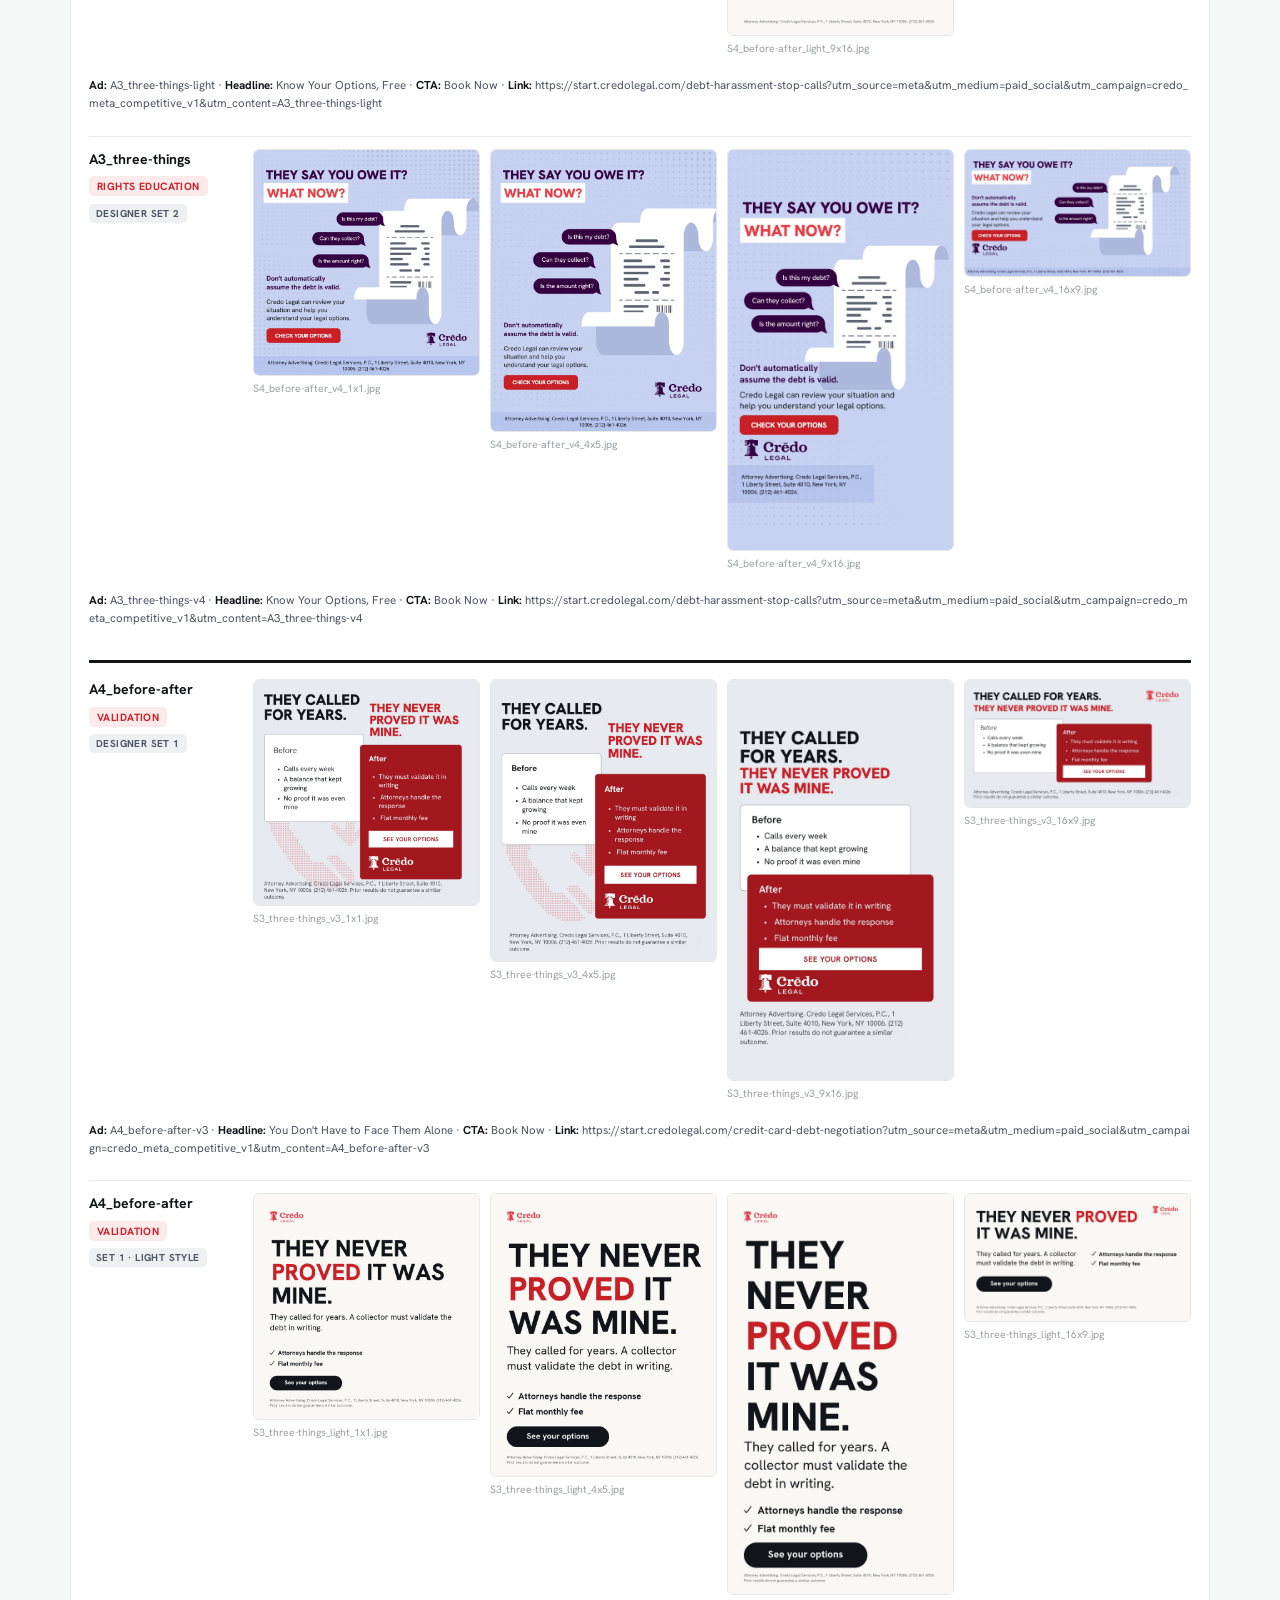
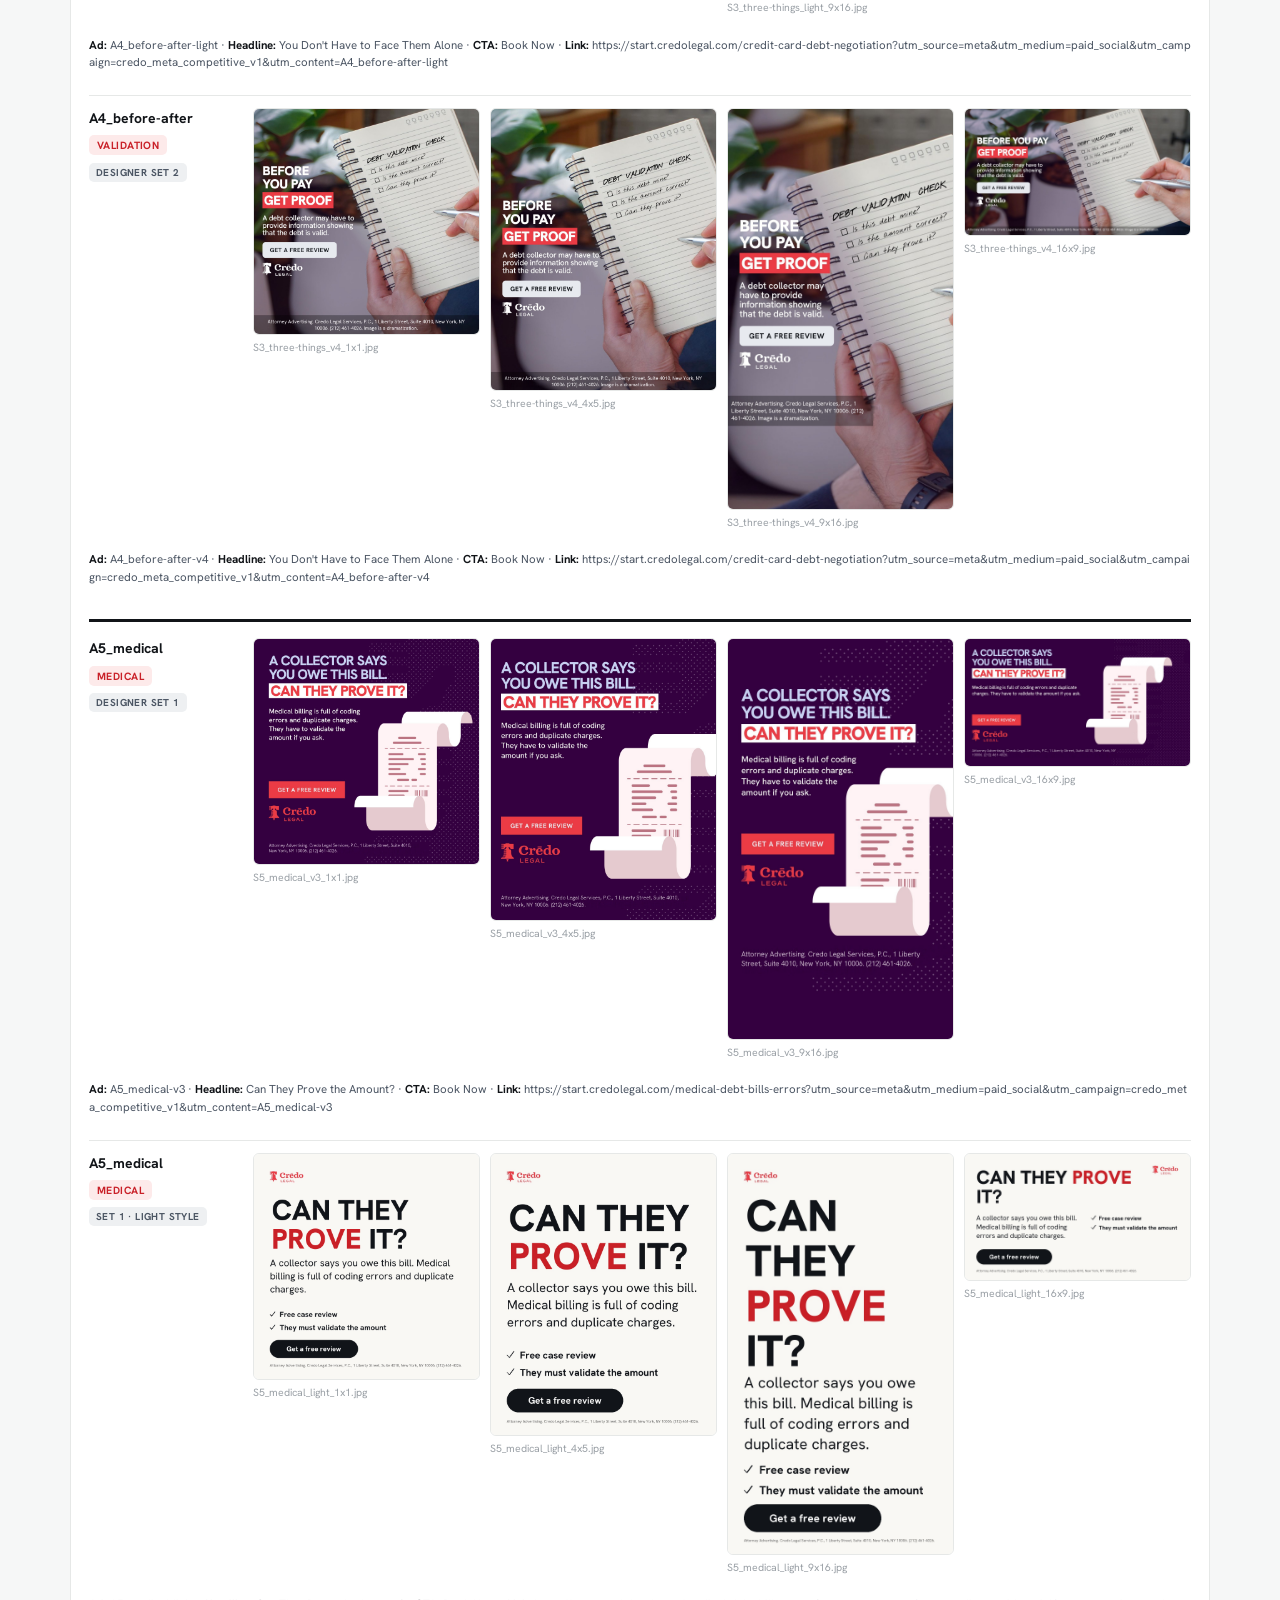
==== commit d5db4c55: "Sync from credo-private/public/meta-ads-preview/ @ eeef603" ====
--- a/handoff/meta-competitive-v1/index.html
+++ b/handoff/meta-competitive-v1/index.html
@@ -88,38 +88,38 @@
 <b>Every ad needs Jack's NY pre-approval before launch</b> ([CONFIRM]: Jack full name, firm mailing address / phone / email, exact NY AI-disclosure wording).<br>
 <b>Leaving feedback:</b> click <b>Comments</b> (bottom right), then hover any ad, creative or line of copy and click the <b>+</b>.</div>
 <div class="banner" style="background:#eef5ff;border-color:#c9dcf7;border-left-color:#1877f2"><b>Ready to launch?</b> The upload package for the marketer — guide, manifest, ad copy CSV and creative list: <a href="upload/README.md" target="_blank" rel="noopener">Open the upload guide ↗</a> · <a href="../../handoff.html#meta-competitive-v1" target="_blank" rel="noopener">handoff page ↗</a></div>
-<section class="mfeed" data-comment-target data-comment-id="section-feed"><div class="mhdr"><h2>Ads · Facebook feed preview</h2><p>The six ads as they appear in the Facebook feed, with final copy. Switch the creative (Designer set 1, Light style, Designer set 2, Video) and the ratio; the message text, disclaimer and tracking link follow the creative you pick. 24 ads in all; full spec in <code>copy/meta-ads-final.csv</code>.</p></div><div class="feed"><div class="adwrap" data-ad="A1_prove-it" data-ads="{&quot;v3&quot;: {&quot;body&quot;: &quot;Getting collection calls about a debt you&#x27;re not sure you owe?\n\nBefore you pay a cent, you can make the collector validate the debt in writing. Many collectors, especially debt buyers, can&#x27;t produce the paperwork to back it up.\n\nOur attorneys review what they send and tell you where you stand.&quot;, &quot;legal&quot;: &quot;Attorney Advertising. Credo Legal Services, P.C., 1 Liberty Street, Suite 4010, New York, NY 10006. (212) 461-4026. Image is a dramatization. Prior results do not guarantee a similar outcome.&quot;, &quot;link&quot;: &quot;https://start.credolegal.com/debt-harassment-stop-calls?utm_source=meta&amp;utm_medium=paid_social&amp;utm_campaign=credo_meta_competitive_v1&amp;utm_content=A1_prove-it-v3&quot;, &quot;name&quot;: &quot;A1_prove-it-v3&quot;, &quot;media&quot;: {&quot;1x1&quot;: &quot;creatives/static/v3/S1_prove-it_v3_1x1.jpg&quot;, &quot;4x5&quot;: &quot;creatives/static/v3/S1_prove-it_v3_4x5.jpg&quot;, &quot;9x16&quot;: &quot;creatives/static/v3/S1_prove-it_v3_9x16.jpg&quot;, &quot;16x9&quot;: &quot;creatives/static/v3/S1_prove-it_v3_16x9.jpg&quot;}}, &quot;light&quot;: {&quot;body&quot;: &quot;Getting collection calls about a debt you&#x27;re not sure you owe?\n\nBefore you pay a cent, you can make the collector validate the debt in writing. Many collectors, especially debt buyers, can&#x27;t produce the paperwork to back it up.\n\nOur attorneys review what they send and tell you where you stand.&quot;, &quot;legal&quot;: &quot;Attorney Advertising. Credo Legal Services, P.C., 1 Liberty Street, Suite 4010, New York, NY 10006. (212) 461-4026. Prior results do not guarantee a similar outcome.&quot;, &quot;link&quot;: &quot;https://start.credolegal.com/debt-harassment-stop-calls?utm_source=meta&amp;utm_medium=paid_social&amp;utm_campaign=credo_meta_competitive_v1&amp;utm_content=A1_prove-it-light&quot;, &quot;name&quot;: &quot;A1_prove-it-light&quot;, &quot;media&quot;: {&quot;1x1&quot;: &quot;creatives/static/light/S1_prove-it_light_1x1.jpg&quot;, &quot;4x5&quot;: &quot;creatives/static/light/S1_prove-it_light_4x5.jpg&quot;, &quot;9x16&quot;: &quot;creatives/static/light/S1_prove-it_light_9x16.jpg&quot;, &quot;16x9&quot;: &quot;creatives/static/light/S1_prove-it_light_16x9.jpg&quot;}}, &quot;v4&quot;: {&quot;body&quot;: &quot;Getting collection calls about a debt you&#x27;re not sure you owe?\n\nBefore you pay a cent, you can make the collector validate the debt in writing. Many collectors, especially debt buyers, can&#x27;t produce the paperwork to back it up.\n\nOur attorneys review what they send and tell you where you stand.&quot;, &quot;legal&quot;: &quot;Attorney Advertising. Credo Legal Services, P.C., 1 Liberty Street, Suite 4010, New York, NY 10006. (212) 461-4026. Image is a dramatization. Prior results do not guarantee a similar outcome.&quot;, &quot;link&quot;: &quot;https://start.credolegal.com/debt-harassment-stop-calls?utm_source=meta&amp;utm_medium=paid_social&amp;utm_campaign=credo_meta_competitive_v1&amp;utm_content=A1_prove-it-v4&quot;, &quot;name&quot;: &quot;A1_prove-it-v4&quot;, &quot;media&quot;: {&quot;1x1&quot;: &quot;creatives/static/v4/S1_prove-it_v4_1x1.jpg&quot;, &quot;4x5&quot;: &quot;creatives/static/v4/S1_prove-it_v4_4x5.jpg&quot;, &quot;9x16&quot;: &quot;creatives/static/v4/S1_prove-it_v4_9x16.jpg&quot;, &quot;16x9&quot;: &quot;creatives/static/v4/S1_prove-it_v4_16x9.jpg&quot;}}, &quot;video&quot;: {&quot;body&quot;: &quot;Getting collection calls about a debt you&#x27;re not sure you owe?\n\nBefore you pay a cent, you can make the collector validate the debt in writing. Many collectors, especially debt buyers, can&#x27;t produce the paperwork to back it up.\n\nOur attorneys review what they send and tell you where you stand.&quot;, &quot;legal&quot;: &quot;Attorney Advertising. Credo Legal Services, P.C., 1 Liberty Street, Suite 4010, New York, NY 10006. (212) 461-4026. Image is a dramatization. Prior results do not guarantee a similar outcome.&quot;, &quot;link&quot;: &quot;https://start.credolegal.com/debt-harassment-stop-calls?utm_source=meta&amp;utm_medium=paid_social&amp;utm_campaign=credo_meta_competitive_v1&amp;utm_content=A1_prove-it-video&quot;, &quot;name&quot;: &quot;A1_prove-it-video&quot;, &quot;media&quot;: {&quot;9x16&quot;: &quot;creatives/video/V1_prove-it_9x16.mp4&quot;, &quot;4x5&quot;: &quot;creatives/video/V1_prove-it_4x5.mp4&quot;}}}"><div class="adtitle">Validation <span>· A1_prove-it · ad <b class="aname">A1_prove-it-v3</b></span></div><article class="fbcard" data-comment-target data-comment-id="A1_prove-it-feedcard"><div class="head"><div class="avatar">C</div><div class="who"><strong>Crēdo Legal</strong><small>Sponsored · 🌐</small></div><div class="dots">···</div></div><div class="ptext" data-comment-target data-comment-id="A1_prove-it-feed-text"><span class="pbody">Getting collection calls about a debt you&#x27;re not sure you owe?
+<section class="mfeed" data-comment-target data-comment-id="section-feed"><div class="mhdr"><h2>Ads · Facebook feed preview</h2><p>The six ads as they appear in the Facebook feed, with final copy. Switch the creative (Designer set 1, Light style, Designer set 2, Video) and the ratio; the message text, disclaimer and tracking link follow the creative you pick. 24 ads in all; full spec in <code>copy/meta-ads-final.csv</code>.</p></div><div class="feed"><div class="adwrap" data-ad="A1_prove-it" data-ads="{&quot;v3&quot;: {&quot;body&quot;: &quot;Getting collection calls about a debt you&#x27;re not sure you owe?\n\nBefore you pay a cent, you can make the collector validate the debt in writing. Many collectors, especially debt buyers, can&#x27;t produce the paperwork to back it up.\n\nOur attorneys review what they send and tell you where you stand.&quot;, &quot;legal&quot;: &quot;Attorney Advertising. Credo Legal Services, P.C., 1 Liberty Street, Suite 4010, New York, NY 10006. (212) 461-4026. Responsible attorney: [RESPONSIBLE ATTORNEY NAME]. Legal services are provided by attorneys licensed in the states where they practice; not available in DC, DE, ID, NC, OK, WV or WY. The choice of a lawyer is an important decision and should not be based solely upon advertisements. Image is a dramatization. Prior results do not guarantee a similar outcome.&quot;, &quot;link&quot;: &quot;https://start.credolegal.com/debt-harassment-stop-calls?utm_source=meta&amp;utm_medium=paid_social&amp;utm_campaign=credo_meta_competitive_v1&amp;utm_content=A1_prove-it-v3&quot;, &quot;name&quot;: &quot;A1_prove-it-v3&quot;, &quot;media&quot;: {&quot;1x1&quot;: &quot;creatives/static/v3/S1_prove-it_v3_1x1.jpg&quot;, &quot;4x5&quot;: &quot;creatives/static/v3/S1_prove-it_v3_4x5.jpg&quot;, &quot;9x16&quot;: &quot;creatives/static/v3/S1_prove-it_v3_9x16.jpg&quot;, &quot;16x9&quot;: &quot;creatives/static/v3/S1_prove-it_v3_16x9.jpg&quot;}}, &quot;light&quot;: {&quot;body&quot;: &quot;Getting collection calls about a debt you&#x27;re not sure you owe?\n\nBefore you pay a cent, you can make the collector validate the debt in writing. Many collectors, especially debt buyers, can&#x27;t produce the paperwork to back it up.\n\nOur attorneys review what they send and tell you where you stand.&quot;, &quot;legal&quot;: &quot;Attorney Advertising. Credo Legal Services, P.C., 1 Liberty Street, Suite 4010, New York, NY 10006. (212) 461-4026. Responsible attorney: [RESPONSIBLE ATTORNEY NAME]. Legal services are provided by attorneys licensed in the states where they practice; not available in DC, DE, ID, NC, OK, WV or WY. The choice of a lawyer is an important decision and should not be based solely upon advertisements. Prior results do not guarantee a similar outcome.&quot;, &quot;link&quot;: &quot;https://start.credolegal.com/debt-harassment-stop-calls?utm_source=meta&amp;utm_medium=paid_social&amp;utm_campaign=credo_meta_competitive_v1&amp;utm_content=A1_prove-it-light&quot;, &quot;name&quot;: &quot;A1_prove-it-light&quot;, &quot;media&quot;: {&quot;1x1&quot;: &quot;creatives/static/light/S1_prove-it_light_1x1.jpg&quot;, &quot;4x5&quot;: &quot;creatives/static/light/S1_prove-it_light_4x5.jpg&quot;, &quot;9x16&quot;: &quot;creatives/static/light/S1_prove-it_light_9x16.jpg&quot;, &quot;16x9&quot;: &quot;creatives/static/light/S1_prove-it_light_16x9.jpg&quot;}}, &quot;v4&quot;: {&quot;body&quot;: &quot;Getting collection calls about a debt you&#x27;re not sure you owe?\n\nBefore you pay a cent, you can make the collector validate the debt in writing. Many collectors, especially debt buyers, can&#x27;t produce the paperwork to back it up.\n\nOur attorneys review what they send and tell you where you stand.&quot;, &quot;legal&quot;: &quot;Attorney Advertising. Credo Legal Services, P.C., 1 Liberty Street, Suite 4010, New York, NY 10006. (212) 461-4026. Responsible attorney: [RESPONSIBLE ATTORNEY NAME]. Legal services are provided by attorneys licensed in the states where they practice; not available in DC, DE, ID, NC, OK, WV or WY. The choice of a lawyer is an important decision and should not be based solely upon advertisements. Image is a dramatization. Prior results do not guarantee a similar outcome.&quot;, &quot;link&quot;: &quot;https://start.credolegal.com/debt-harassment-stop-calls?utm_source=meta&amp;utm_medium=paid_social&amp;utm_campaign=credo_meta_competitive_v1&amp;utm_content=A1_prove-it-v4&quot;, &quot;name&quot;: &quot;A1_prove-it-v4&quot;, &quot;media&quot;: {&quot;1x1&quot;: &quot;creatives/static/v4/S1_prove-it_v4_1x1.jpg&quot;, &quot;4x5&quot;: &quot;creatives/static/v4/S1_prove-it_v4_4x5.jpg&quot;, &quot;9x16&quot;: &quot;creatives/static/v4/S1_prove-it_v4_9x16.jpg&quot;, &quot;16x9&quot;: &quot;creatives/static/v4/S1_prove-it_v4_16x9.jpg&quot;}}, &quot;video&quot;: {&quot;body&quot;: &quot;Getting collection calls about a debt you&#x27;re not sure you owe?\n\nBefore you pay a cent, you can make the collector validate the debt in writing. Many collectors, especially debt buyers, can&#x27;t produce the paperwork to back it up.\n\nOur attorneys review what they send and tell you where you stand.&quot;, &quot;legal&quot;: &quot;Attorney Advertising. Credo Legal Services, P.C., 1 Liberty Street, Suite 4010, New York, NY 10006. (212) 461-4026. Responsible attorney: [RESPONSIBLE ATTORNEY NAME]. Legal services are provided by attorneys licensed in the states where they practice; not available in DC, DE, ID, NC, OK, WV or WY. The choice of a lawyer is an important decision and should not be based solely upon advertisements. Image is a dramatization. Prior results do not guarantee a similar outcome.&quot;, &quot;link&quot;: &quot;https://start.credolegal.com/debt-harassment-stop-calls?utm_source=meta&amp;utm_medium=paid_social&amp;utm_campaign=credo_meta_competitive_v1&amp;utm_content=A1_prove-it-video&quot;, &quot;name&quot;: &quot;A1_prove-it-video&quot;, &quot;media&quot;: {&quot;9x16&quot;: &quot;creatives/video/V1_prove-it_9x16.mp4&quot;, &quot;4x5&quot;: &quot;creatives/video/V1_prove-it_4x5.mp4&quot;}}}"><div class="adtitle">Validation <span>· A1_prove-it · ad <b class="aname">A1_prove-it-v3</b></span></div><article class="fbcard" data-comment-target data-comment-id="A1_prove-it-feedcard"><div class="head"><div class="avatar">C</div><div class="who"><strong>Crēdo Legal</strong><small>Sponsored · 🌐</small></div><div class="dots">···</div></div><div class="ptext" data-comment-target data-comment-id="A1_prove-it-feed-text"><span class="pbody">Getting collection calls about a debt you&#x27;re not sure you owe?
 
 Before you pay a cent, you can make the collector validate the debt in writing. Many collectors, especially debt buyers, can&#x27;t produce the paperwork to back it up.
 
-Our attorneys review what they send and tell you where you stand.</span><div class="adlegal">Attorney Advertising. Credo Legal Services, P.C., 1 Liberty Street, Suite 4010, New York, NY 10006. (212) 461-4026. Image is a dramatization. Prior results do not guarantee a similar outcome.</div></div><div class="dirbar"><span class="dirlbl">Creative:</span><span class="vtabs" style="display:inline-flex;gap:4px;flex-wrap:wrap"><button class="on" data-v="v3">Designer set 1</button><button class="" data-v="light">Light style</button><button class="" data-v="v4">Designer set 2</button><button class="" data-v="video">Video</button></span><select class="ratiosel"><option value="1x1">1:1</option><option value="4x5" selected>4:5</option><option value="9x16">9:16</option><option value="16x9">16:9</option></select></div><div class="mmedia" data-comment-target data-comment-id="A1_prove-it-feed-media"><img src="creatives/static/v3/S1_prove-it_v3_4x5.jpg" alt=""></div><div class="linkcard"><div class="lc-text"><div class="domain">START.CREDOLEGAL.COM</div><div class="hl" data-comment-target data-comment-id="A1_prove-it-feed-hl">Make Collectors Prove Before You Pay</div><div class="desc" data-comment-target data-comment-id="A1_prove-it-feed-desc">Free case review. Flat monthly fee.</div></div><button class="cta">Book Now</button></div><div class="reacts"><span>👍❤️ 312</span><span>28 comments · 9 shares</span></div><div class="acts"><button>👍 Like</button><button>💬 Comment</button><button>↪ Share</button></div></article><div class="adlink">Link: <span class="lnk">https://start.credolegal.com/debt-harassment-stop-calls?utm_source=meta&amp;utm_medium=paid_social&amp;utm_campaign=credo_meta_competitive_v1&amp;utm_content=A1_prove-it-v3</span></div></div><div class="adwrap" data-ad="A2_is-it-yours" data-ads="{&quot;v3&quot;: {&quot;body&quot;: &quot;A collection letter shows up. You can demand proof in writing before you pay.\n\nDebt buyers often can&#x27;t produce the original contract or the account history that proves they even own it. Our attorneys make them show it.\n\nFree case review.&quot;, &quot;legal&quot;: &quot;Attorney Advertising. Credo Legal Services, P.C., 1 Liberty Street, Suite 4010, New York, NY 10006. (212) 461-4026. Image is a dramatization. Prior results do not guarantee a similar outcome.&quot;, &quot;link&quot;: &quot;https://start.credolegal.com/debt-harassment-stop-calls?utm_source=meta&amp;utm_medium=paid_social&amp;utm_campaign=credo_meta_competitive_v1&amp;utm_content=A2_is-it-yours-v3&quot;, &quot;name&quot;: &quot;A2_is-it-yours-v3&quot;, &quot;media&quot;: {&quot;1x1&quot;: &quot;creatives/static/v3/S2_is-it-yours_v3_1x1.jpg&quot;, &quot;4x5&quot;: &quot;creatives/static/v3/S2_is-it-yours_v3_4x5.jpg&quot;, &quot;9x16&quot;: &quot;creatives/static/v3/S2_is-it-yours_v3_9x16.jpg&quot;, &quot;16x9&quot;: &quot;creatives/static/v3/S2_is-it-yours_v3_16x9.jpg&quot;}}, &quot;light&quot;: {&quot;body&quot;: &quot;A collection letter shows up. You can demand proof in writing before you pay.\n\nDebt buyers often can&#x27;t produce the original contract or the account history that proves they even own it. Our attorneys make them show it.\n\nFree case review.&quot;, &quot;legal&quot;: &quot;Attorney Advertising. Credo Legal Services, P.C., 1 Liberty Street, Suite 4010, New York, NY 10006. (212) 461-4026. Prior results do not guarantee a similar outcome.&quot;, &quot;link&quot;: &quot;https://start.credolegal.com/debt-harassment-stop-calls?utm_source=meta&amp;utm_medium=paid_social&amp;utm_campaign=credo_meta_competitive_v1&amp;utm_content=A2_is-it-yours-light&quot;, &quot;name&quot;: &quot;A2_is-it-yours-light&quot;, &quot;media&quot;: {&quot;1x1&quot;: &quot;creatives/static/light/S2_is-it-yours_light_1x1.jpg&quot;, &quot;4x5&quot;: &quot;creatives/static/light/S2_is-it-yours_light_4x5.jpg&quot;, &quot;9x16&quot;: &quot;creatives/static/light/S2_is-it-yours_light_9x16.jpg&quot;, &quot;16x9&quot;: &quot;creatives/static/light/S2_is-it-yours_light_16x9.jpg&quot;}}, &quot;v4&quot;: {&quot;body&quot;: &quot;A collection letter shows up. You can demand proof in writing before you pay.\n\nDebt buyers often can&#x27;t produce the original contract or the account history that proves they even own it. Our attorneys make them show it.\n\nFree case review.&quot;, &quot;legal&quot;: &quot;Attorney Advertising. Credo Legal Services, P.C., 1 Liberty Street, Suite 4010, New York, NY 10006. (212) 461-4026. Image is a dramatization. Prior results do not guarantee a similar outcome.&quot;, &quot;link&quot;: &quot;https://start.credolegal.com/debt-harassment-stop-calls?utm_source=meta&amp;utm_medium=paid_social&amp;utm_campaign=credo_meta_competitive_v1&amp;utm_content=A2_is-it-yours-v4&quot;, &quot;name&quot;: &quot;A2_is-it-yours-v4&quot;, &quot;media&quot;: {&quot;1x1&quot;: &quot;creatives/static/v4/S2_is-it-yours_v4_1x1.jpg&quot;, &quot;4x5&quot;: &quot;creatives/static/v4/S2_is-it-yours_v4_4x5.jpg&quot;, &quot;9x16&quot;: &quot;creatives/static/v4/S2_is-it-yours_v4_9x16.jpg&quot;, &quot;16x9&quot;: &quot;creatives/static/v4/S2_is-it-yours_v4_16x9.jpg&quot;}}, &quot;video&quot;: {&quot;body&quot;: &quot;A collection letter shows up. You can demand proof in writing before you pay.\n\nDebt buyers often can&#x27;t produce the original contract or the account history that proves they even own it. Our attorneys make them show it.\n\nFree case review.&quot;, &quot;legal&quot;: &quot;Attorney Advertising. Credo Legal Services, P.C., 1 Liberty Street, Suite 4010, New York, NY 10006. (212) 461-4026. Image is a dramatization. Prior results do not guarantee a similar outcome.&quot;, &quot;link&quot;: &quot;https://start.credolegal.com/debt-harassment-stop-calls?utm_source=meta&amp;utm_medium=paid_social&amp;utm_campaign=credo_meta_competitive_v1&amp;utm_content=A2_is-it-yours-video&quot;, &quot;name&quot;: &quot;A2_is-it-yours-video&quot;, &quot;media&quot;: {&quot;9x16&quot;: &quot;creatives/video/V2_is-it-yours_9x16.mp4&quot;, &quot;4x5&quot;: &quot;creatives/video/V2_is-it-yours_4x5.mp4&quot;}}}"><div class="adtitle">Validation <span>· A2_is-it-yours · ad <b class="aname">A2_is-it-yours-v3</b></span></div><article class="fbcard" data-comment-target data-comment-id="A2_is-it-yours-feedcard"><div class="head"><div class="avatar">C</div><div class="who"><strong>Crēdo Legal</strong><small>Sponsored · 🌐</small></div><div class="dots">···</div></div><div class="ptext" data-comment-target data-comment-id="A2_is-it-yours-feed-text"><span class="pbody">A collection letter shows up. You can demand proof in writing before you pay.
+Our attorneys review what they send and tell you where you stand.</span><div class="adlegal">Attorney Advertising. Credo Legal Services, P.C., 1 Liberty Street, Suite 4010, New York, NY 10006. (212) 461-4026. Responsible attorney: [RESPONSIBLE ATTORNEY NAME]. Legal services are provided by attorneys licensed in the states where they practice; not available in DC, DE, ID, NC, OK, WV or WY. The choice of a lawyer is an important decision and should not be based solely upon advertisements. Image is a dramatization. Prior results do not guarantee a similar outcome.</div></div><div class="dirbar"><span class="dirlbl">Creative:</span><span class="vtabs" style="display:inline-flex;gap:4px;flex-wrap:wrap"><button class="on" data-v="v3">Designer set 1</button><button class="" data-v="light">Light style</button><button class="" data-v="v4">Designer set 2</button><button class="" data-v="video">Video</button></span><select class="ratiosel"><option value="1x1">1:1</option><option value="4x5" selected>4:5</option><option value="9x16">9:16</option><option value="16x9">16:9</option></select></div><div class="mmedia" data-comment-target data-comment-id="A1_prove-it-feed-media"><img src="creatives/static/v3/S1_prove-it_v3_4x5.jpg" alt=""></div><div class="linkcard"><div class="lc-text"><div class="domain">START.CREDOLEGAL.COM</div><div class="hl" data-comment-target data-comment-id="A1_prove-it-feed-hl">Make Collectors Prove Before You Pay</div><div class="desc" data-comment-target data-comment-id="A1_prove-it-feed-desc">Free case review. Flat monthly fee.</div></div><button class="cta">Book Now</button></div><div class="reacts"><span>👍❤️ 312</span><span>28 comments · 9 shares</span></div><div class="acts"><button>👍 Like</button><button>💬 Comment</button><button>↪ Share</button></div></article><div class="adlink">Link: <span class="lnk">https://start.credolegal.com/debt-harassment-stop-calls?utm_source=meta&amp;utm_medium=paid_social&amp;utm_campaign=credo_meta_competitive_v1&amp;utm_content=A1_prove-it-v3</span></div></div><div class="adwrap" data-ad="A2_is-it-yours" data-ads="{&quot;v3&quot;: {&quot;body&quot;: &quot;A collection letter shows up. You can demand proof in writing before you pay.\n\nDebt buyers often can&#x27;t produce the original contract or the account history that proves they even own it. Our attorneys make them show it.\n\nFree case review.&quot;, &quot;legal&quot;: &quot;Attorney Advertising. Credo Legal Services, P.C., 1 Liberty Street, Suite 4010, New York, NY 10006. (212) 461-4026. Responsible attorney: [RESPONSIBLE ATTORNEY NAME]. Legal services are provided by attorneys licensed in the states where they practice; not available in DC, DE, ID, NC, OK, WV or WY. The choice of a lawyer is an important decision and should not be based solely upon advertisements. Image is a dramatization. Prior results do not guarantee a similar outcome.&quot;, &quot;link&quot;: &quot;https://start.credolegal.com/debt-harassment-stop-calls?utm_source=meta&amp;utm_medium=paid_social&amp;utm_campaign=credo_meta_competitive_v1&amp;utm_content=A2_is-it-yours-v3&quot;, &quot;name&quot;: &quot;A2_is-it-yours-v3&quot;, &quot;media&quot;: {&quot;1x1&quot;: &quot;creatives/static/v3/S2_is-it-yours_v3_1x1.jpg&quot;, &quot;4x5&quot;: &quot;creatives/static/v3/S2_is-it-yours_v3_4x5.jpg&quot;, &quot;9x16&quot;: &quot;creatives/static/v3/S2_is-it-yours_v3_9x16.jpg&quot;, &quot;16x9&quot;: &quot;creatives/static/v3/S2_is-it-yours_v3_16x9.jpg&quot;}}, &quot;light&quot;: {&quot;body&quot;: &quot;A collection letter shows up. You can demand proof in writing before you pay.\n\nDebt buyers often can&#x27;t produce the original contract or the account history that proves they even own it. Our attorneys make them show it.\n\nFree case review.&quot;, &quot;legal&quot;: &quot;Attorney Advertising. Credo Legal Services, P.C., 1 Liberty Street, Suite 4010, New York, NY 10006. (212) 461-4026. Responsible attorney: [RESPONSIBLE ATTORNEY NAME]. Legal services are provided by attorneys licensed in the states where they practice; not available in DC, DE, ID, NC, OK, WV or WY. The choice of a lawyer is an important decision and should not be based solely upon advertisements. Prior results do not guarantee a similar outcome.&quot;, &quot;link&quot;: &quot;https://start.credolegal.com/debt-harassment-stop-calls?utm_source=meta&amp;utm_medium=paid_social&amp;utm_campaign=credo_meta_competitive_v1&amp;utm_content=A2_is-it-yours-light&quot;, &quot;name&quot;: &quot;A2_is-it-yours-light&quot;, &quot;media&quot;: {&quot;1x1&quot;: &quot;creatives/static/light/S2_is-it-yours_light_1x1.jpg&quot;, &quot;4x5&quot;: &quot;creatives/static/light/S2_is-it-yours_light_4x5.jpg&quot;, &quot;9x16&quot;: &quot;creatives/static/light/S2_is-it-yours_light_9x16.jpg&quot;, &quot;16x9&quot;: &quot;creatives/static/light/S2_is-it-yours_light_16x9.jpg&quot;}}, &quot;v4&quot;: {&quot;body&quot;: &quot;A collection letter shows up. You can demand proof in writing before you pay.\n\nDebt buyers often can&#x27;t produce the original contract or the account history that proves they even own it. Our attorneys make them show it.\n\nFree case review.&quot;, &quot;legal&quot;: &quot;Attorney Advertising. Credo Legal Services, P.C., 1 Liberty Street, Suite 4010, New York, NY 10006. (212) 461-4026. Responsible attorney: [RESPONSIBLE ATTORNEY NAME]. Legal services are provided by attorneys licensed in the states where they practice; not available in DC, DE, ID, NC, OK, WV or WY. The choice of a lawyer is an important decision and should not be based solely upon advertisements. Image is a dramatization. Prior results do not guarantee a similar outcome.&quot;, &quot;link&quot;: &quot;https://start.credolegal.com/debt-harassment-stop-calls?utm_source=meta&amp;utm_medium=paid_social&amp;utm_campaign=credo_meta_competitive_v1&amp;utm_content=A2_is-it-yours-v4&quot;, &quot;name&quot;: &quot;A2_is-it-yours-v4&quot;, &quot;media&quot;: {&quot;1x1&quot;: &quot;creatives/static/v4/S2_is-it-yours_v4_1x1.jpg&quot;, &quot;4x5&quot;: &quot;creatives/static/v4/S2_is-it-yours_v4_4x5.jpg&quot;, &quot;9x16&quot;: &quot;creatives/static/v4/S2_is-it-yours_v4_9x16.jpg&quot;, &quot;16x9&quot;: &quot;creatives/static/v4/S2_is-it-yours_v4_16x9.jpg&quot;}}, &quot;video&quot;: {&quot;body&quot;: &quot;A collection letter shows up. You can demand proof in writing before you pay.\n\nDebt buyers often can&#x27;t produce the original contract or the account history that proves they even own it. Our attorneys make them show it.\n\nFree case review.&quot;, &quot;legal&quot;: &quot;Attorney Advertising. Credo Legal Services, P.C., 1 Liberty Street, Suite 4010, New York, NY 10006. (212) 461-4026. Responsible attorney: [RESPONSIBLE ATTORNEY NAME]. Legal services are provided by attorneys licensed in the states where they practice; not available in DC, DE, ID, NC, OK, WV or WY. The choice of a lawyer is an important decision and should not be based solely upon advertisements. Image is a dramatization. Prior results do not guarantee a similar outcome.&quot;, &quot;link&quot;: &quot;https://start.credolegal.com/debt-harassment-stop-calls?utm_source=meta&amp;utm_medium=paid_social&amp;utm_campaign=credo_meta_competitive_v1&amp;utm_content=A2_is-it-yours-video&quot;, &quot;name&quot;: &quot;A2_is-it-yours-video&quot;, &quot;media&quot;: {&quot;9x16&quot;: &quot;creatives/video/V2_is-it-yours_9x16.mp4&quot;, &quot;4x5&quot;: &quot;creatives/video/V2_is-it-yours_4x5.mp4&quot;}}}"><div class="adtitle">Validation <span>· A2_is-it-yours · ad <b class="aname">A2_is-it-yours-v3</b></span></div><article class="fbcard" data-comment-target data-comment-id="A2_is-it-yours-feedcard"><div class="head"><div class="avatar">C</div><div class="who"><strong>Crēdo Legal</strong><small>Sponsored · 🌐</small></div><div class="dots">···</div></div><div class="ptext" data-comment-target data-comment-id="A2_is-it-yours-feed-text"><span class="pbody">A collection letter shows up. You can demand proof in writing before you pay.
 
 Debt buyers often can&#x27;t produce the original contract or the account history that proves they even own it. Our attorneys make them show it.
 
-Free case review.</span><div class="adlegal">Attorney Advertising. Credo Legal Services, P.C., 1 Liberty Street, Suite 4010, New York, NY 10006. (212) 461-4026. Image is a dramatization. Prior results do not guarantee a similar outcome.</div></div><div class="dirbar"><span class="dirlbl">Creative:</span><span class="vtabs" style="display:inline-flex;gap:4px;flex-wrap:wrap"><button class="on" data-v="v3">Designer set 1</button><button class="" data-v="light">Light style</button><button class="" data-v="v4">Designer set 2</button><button class="" data-v="video">Video</button></span><select class="ratiosel"><option value="1x1">1:1</option><option value="4x5" selected>4:5</option><option value="9x16">9:16</option><option value="16x9">16:9</option></select></div><div class="mmedia" data-comment-target data-comment-id="A2_is-it-yours-feed-media"><img src="creatives/static/v3/S2_is-it-yours_v3_4x5.jpg" alt=""></div><div class="linkcard"><div class="lc-text"><div class="domain">START.CREDOLEGAL.COM</div><div class="hl" data-comment-target data-comment-id="A2_is-it-yours-feed-hl">See If They Can Even Prove It, Free</div><div class="desc" data-comment-target data-comment-id="A2_is-it-yours-feed-desc">Attorneys licensed in New York.</div></div><button class="cta">Book Now</button></div><div class="reacts"><span>👍❤️ 312</span><span>28 comments · 9 shares</span></div><div class="acts"><button>👍 Like</button><button>💬 Comment</button><button>↪ Share</button></div></article><div class="adlink">Link: <span class="lnk">https://start.credolegal.com/debt-harassment-stop-calls?utm_source=meta&amp;utm_medium=paid_social&amp;utm_campaign=credo_meta_competitive_v1&amp;utm_content=A2_is-it-yours-v3</span></div></div><div class="adwrap" data-ad="A3_three-things" data-ads="{&quot;v3&quot;: {&quot;body&quot;: &quot;Three things collectors hope you don&#x27;t know:\n\n1. You can make them validate the debt in writing\n2. Debt buyers often can&#x27;t prove they even own it\n3. Balances are frequently inflated, so you may owe far less than they claim\n\nKnowing this changes how you respond.&quot;, &quot;legal&quot;: &quot;Attorney Advertising. Credo Legal Services, P.C., 1 Liberty Street, Suite 4010, New York, NY 10006. (212) 461-4026. Prior results do not guarantee a similar outcome.&quot;, &quot;link&quot;: &quot;https://start.credolegal.com/debt-harassment-stop-calls?utm_source=meta&amp;utm_medium=paid_social&amp;utm_campaign=credo_meta_competitive_v1&amp;utm_content=A3_three-things-v3&quot;, &quot;name&quot;: &quot;A3_three-things-v3&quot;, &quot;media&quot;: {&quot;1x1&quot;: &quot;creatives/static/v3/S4_quiz_v3_1x1.jpg&quot;, &quot;4x5&quot;: &quot;creatives/static/v3/S4_quiz_v3_4x5.jpg&quot;, &quot;9x16&quot;: &quot;creatives/static/v3/S4_quiz_v3_9x16.jpg&quot;, &quot;16x9&quot;: &quot;creatives/static/v3/S4_quiz_v3_16x9.jpg&quot;}}, &quot;light&quot;: {&quot;body&quot;: &quot;Three things collectors hope you don&#x27;t know:\n\n1. You can make them validate the debt in writing\n2. Debt buyers often can&#x27;t prove they even own it\n3. Balances are frequently inflated, so you may owe far less than they claim\n\nKnowing this changes how you respond.&quot;, &quot;legal&quot;: &quot;Attorney Advertising. Credo Legal Services, P.C., 1 Liberty Street, Suite 4010, New York, NY 10006. (212) 461-4026. Prior results do not guarantee a similar outcome.&quot;, &quot;link&quot;: &quot;https://start.credolegal.com/debt-harassment-stop-calls?utm_source=meta&amp;utm_medium=paid_social&amp;utm_campaign=credo_meta_competitive_v1&amp;utm_content=A3_three-things-light&quot;, &quot;name&quot;: &quot;A3_three-things-light&quot;, &quot;media&quot;: {&quot;1x1&quot;: &quot;creatives/static/light/S4_quiz_light_1x1.jpg&quot;, &quot;4x5&quot;: &quot;creatives/static/light/S4_quiz_light_4x5.jpg&quot;, &quot;9x16&quot;: &quot;creatives/static/light/S4_quiz_light_9x16.jpg&quot;, &quot;16x9&quot;: &quot;creatives/static/light/S4_quiz_light_16x9.jpg&quot;}}, &quot;v4&quot;: {&quot;body&quot;: &quot;Three things collectors hope you don&#x27;t know:\n\n1. You can make them validate the debt in writing\n2. Debt buyers often can&#x27;t prove they even own it\n3. Balances are frequently inflated, so you may owe far less than they claim\n\nKnowing this changes how you respond.&quot;, &quot;legal&quot;: &quot;Attorney Advertising. Credo Legal Services, P.C., 1 Liberty Street, Suite 4010, New York, NY 10006. (212) 461-4026. Prior results do not guarantee a similar outcome.&quot;, &quot;link&quot;: &quot;https://start.credolegal.com/debt-harassment-stop-calls?utm_source=meta&amp;utm_medium=paid_social&amp;utm_campaign=credo_meta_competitive_v1&amp;utm_content=A3_three-things-v4&quot;, &quot;name&quot;: &quot;A3_three-things-v4&quot;, &quot;media&quot;: {&quot;1x1&quot;: &quot;creatives/static/v4/S4_quiz_v4_1x1.jpg&quot;, &quot;4x5&quot;: &quot;creatives/static/v4/S4_quiz_v4_4x5.jpg&quot;, &quot;9x16&quot;: &quot;creatives/static/v4/S4_quiz_v4_9x16.jpg&quot;, &quot;16x9&quot;: &quot;creatives/static/v4/S4_quiz_v4_16x9.jpg&quot;}}, &quot;video&quot;: {&quot;body&quot;: &quot;Three things collectors hope you don&#x27;t know:\n\n1. You can make them validate the debt in writing\n2. Debt buyers often can&#x27;t prove they even own it\n3. Balances are frequently inflated, so you may owe far less than they claim\n\nKnowing this changes how you respond.&quot;, &quot;legal&quot;: &quot;Attorney Advertising. Credo Legal Services, P.C., 1 Liberty Street, Suite 4010, New York, NY 10006. (212) 461-4026. Image is a dramatization. Prior results do not guarantee a similar outcome.&quot;, &quot;link&quot;: &quot;https://start.credolegal.com/debt-harassment-stop-calls?utm_source=meta&amp;utm_medium=paid_social&amp;utm_campaign=credo_meta_competitive_v1&amp;utm_content=A3_three-things-video&quot;, &quot;name&quot;: &quot;A3_three-things-video&quot;, &quot;media&quot;: {&quot;9x16&quot;: &quot;creatives/video/V3_do-they-own-it_9x16.mp4&quot;, &quot;4x5&quot;: &quot;creatives/video/V3_do-they-own-it_4x5.mp4&quot;}}}"><div class="adtitle">Rights education <span>· A3_three-things · ad <b class="aname">A3_three-things-v3</b></span></div><article class="fbcard" data-comment-target data-comment-id="A3_three-things-feedcard"><div class="head"><div class="avatar">C</div><div class="who"><strong>Crēdo Legal</strong><small>Sponsored · 🌐</small></div><div class="dots">···</div></div><div class="ptext" data-comment-target data-comment-id="A3_three-things-feed-text"><span class="pbody">Three things collectors hope you don&#x27;t know:
+Free case review.</span><div class="adlegal">Attorney Advertising. Credo Legal Services, P.C., 1 Liberty Street, Suite 4010, New York, NY 10006. (212) 461-4026. Responsible attorney: [RESPONSIBLE ATTORNEY NAME]. Legal services are provided by attorneys licensed in the states where they practice; not available in DC, DE, ID, NC, OK, WV or WY. The choice of a lawyer is an important decision and should not be based solely upon advertisements. Image is a dramatization. Prior results do not guarantee a similar outcome.</div></div><div class="dirbar"><span class="dirlbl">Creative:</span><span class="vtabs" style="display:inline-flex;gap:4px;flex-wrap:wrap"><button class="on" data-v="v3">Designer set 1</button><button class="" data-v="light">Light style</button><button class="" data-v="v4">Designer set 2</button><button class="" data-v="video">Video</button></span><select class="ratiosel"><option value="1x1">1:1</option><option value="4x5" selected>4:5</option><option value="9x16">9:16</option><option value="16x9">16:9</option></select></div><div class="mmedia" data-comment-target data-comment-id="A2_is-it-yours-feed-media"><img src="creatives/static/v3/S2_is-it-yours_v3_4x5.jpg" alt=""></div><div class="linkcard"><div class="lc-text"><div class="domain">START.CREDOLEGAL.COM</div><div class="hl" data-comment-target data-comment-id="A2_is-it-yours-feed-hl">See If They Can Even Prove It, Free</div><div class="desc" data-comment-target data-comment-id="A2_is-it-yours-feed-desc">Licensed attorneys. Not a settlement company.</div></div><button class="cta">Book Now</button></div><div class="reacts"><span>👍❤️ 312</span><span>28 comments · 9 shares</span></div><div class="acts"><button>👍 Like</button><button>💬 Comment</button><button>↪ Share</button></div></article><div class="adlink">Link: <span class="lnk">https://start.credolegal.com/debt-harassment-stop-calls?utm_source=meta&amp;utm_medium=paid_social&amp;utm_campaign=credo_meta_competitive_v1&amp;utm_content=A2_is-it-yours-v3</span></div></div><div class="adwrap" data-ad="A3_three-things" data-ads="{&quot;v3&quot;: {&quot;body&quot;: &quot;Three things collectors hope you don&#x27;t know:\n\n1. You can make them validate the debt in writing\n2. Debt buyers often can&#x27;t prove they even own it\n3. Balances are frequently inflated, so you may owe far less than they claim\n\nKnowing this changes how you respond.&quot;, &quot;legal&quot;: &quot;Attorney Advertising. Credo Legal Services, P.C., 1 Liberty Street, Suite 4010, New York, NY 10006. (212) 461-4026. Responsible attorney: [RESPONSIBLE ATTORNEY NAME]. Legal services are provided by attorneys licensed in the states where they practice; not available in DC, DE, ID, NC, OK, WV or WY. The choice of a lawyer is an important decision and should not be based solely upon advertisements. Prior results do not guarantee a similar outcome.&quot;, &quot;link&quot;: &quot;https://start.credolegal.com/debt-harassment-stop-calls?utm_source=meta&amp;utm_medium=paid_social&amp;utm_campaign=credo_meta_competitive_v1&amp;utm_content=A3_three-things-v3&quot;, &quot;name&quot;: &quot;A3_three-things-v3&quot;, &quot;media&quot;: {&quot;1x1&quot;: &quot;creatives/static/v3/S4_quiz_v3_1x1.jpg&quot;, &quot;4x5&quot;: &quot;creatives/static/v3/S4_quiz_v3_4x5.jpg&quot;, &quot;9x16&quot;: &quot;creatives/static/v3/S4_quiz_v3_9x16.jpg&quot;, &quot;16x9&quot;: &quot;creatives/static/v3/S4_quiz_v3_16x9.jpg&quot;}}, &quot;light&quot;: {&quot;body&quot;: &quot;Three things collectors hope you don&#x27;t know:\n\n1. You can make them validate the debt in writing\n2. Debt buyers often can&#x27;t prove they even own it\n3. Balances are frequently inflated, so you may owe far less than they claim\n\nKnowing this changes how you respond.&quot;, &quot;legal&quot;: &quot;Attorney Advertising. Credo Legal Services, P.C., 1 Liberty Street, Suite 4010, New York, NY 10006. (212) 461-4026. Responsible attorney: [RESPONSIBLE ATTORNEY NAME]. Legal services are provided by attorneys licensed in the states where they practice; not available in DC, DE, ID, NC, OK, WV or WY. The choice of a lawyer is an important decision and should not be based solely upon advertisements. Prior results do not guarantee a similar outcome.&quot;, &quot;link&quot;: &quot;https://start.credolegal.com/debt-harassment-stop-calls?utm_source=meta&amp;utm_medium=paid_social&amp;utm_campaign=credo_meta_competitive_v1&amp;utm_content=A3_three-things-light&quot;, &quot;name&quot;: &quot;A3_three-things-light&quot;, &quot;media&quot;: {&quot;1x1&quot;: &quot;creatives/static/light/S4_quiz_light_1x1.jpg&quot;, &quot;4x5&quot;: &quot;creatives/static/light/S4_quiz_light_4x5.jpg&quot;, &quot;9x16&quot;: &quot;creatives/static/light/S4_quiz_light_9x16.jpg&quot;, &quot;16x9&quot;: &quot;creatives/static/light/S4_quiz_light_16x9.jpg&quot;}}, &quot;v4&quot;: {&quot;body&quot;: &quot;Three things collectors hope you don&#x27;t know:\n\n1. You can make them validate the debt in writing\n2. Debt buyers often can&#x27;t prove they even own it\n3. Balances are frequently inflated, so you may owe far less than they claim\n\nKnowing this changes how you respond.&quot;, &quot;legal&quot;: &quot;Attorney Advertising. Credo Legal Services, P.C., 1 Liberty Street, Suite 4010, New York, NY 10006. (212) 461-4026. Responsible attorney: [RESPONSIBLE ATTORNEY NAME]. Legal services are provided by attorneys licensed in the states where they practice; not available in DC, DE, ID, NC, OK, WV or WY. The choice of a lawyer is an important decision and should not be based solely upon advertisements. Prior results do not guarantee a similar outcome.&quot;, &quot;link&quot;: &quot;https://start.credolegal.com/debt-harassment-stop-calls?utm_source=meta&amp;utm_medium=paid_social&amp;utm_campaign=credo_meta_competitive_v1&amp;utm_content=A3_three-things-v4&quot;, &quot;name&quot;: &quot;A3_three-things-v4&quot;, &quot;media&quot;: {&quot;1x1&quot;: &quot;creatives/static/v4/S4_quiz_v4_1x1.jpg&quot;, &quot;4x5&quot;: &quot;creatives/static/v4/S4_quiz_v4_4x5.jpg&quot;, &quot;9x16&quot;: &quot;creatives/static/v4/S4_quiz_v4_9x16.jpg&quot;, &quot;16x9&quot;: &quot;creatives/static/v4/S4_quiz_v4_16x9.jpg&quot;}}, &quot;video&quot;: {&quot;body&quot;: &quot;Three things collectors hope you don&#x27;t know:\n\n1. You can make them validate the debt in writing\n2. Debt buyers often can&#x27;t prove they even own it\n3. Balances are frequently inflated, so you may owe far less than they claim\n\nKnowing this changes how you respond.&quot;, &quot;legal&quot;: &quot;Attorney Advertising. Credo Legal Services, P.C., 1 Liberty Street, Suite 4010, New York, NY 10006. (212) 461-4026. Responsible attorney: [RESPONSIBLE ATTORNEY NAME]. Legal services are provided by attorneys licensed in the states where they practice; not available in DC, DE, ID, NC, OK, WV or WY. The choice of a lawyer is an important decision and should not be based solely upon advertisements. Image is a dramatization. Prior results do not guarantee a similar outcome.&quot;, &quot;link&quot;: &quot;https://start.credolegal.com/debt-harassment-stop-calls?utm_source=meta&amp;utm_medium=paid_social&amp;utm_campaign=credo_meta_competitive_v1&amp;utm_content=A3_three-things-video&quot;, &quot;name&quot;: &quot;A3_three-things-video&quot;, &quot;media&quot;: {&quot;9x16&quot;: &quot;creatives/video/V3_do-they-own-it_9x16.mp4&quot;, &quot;4x5&quot;: &quot;creatives/video/V3_do-they-own-it_4x5.mp4&quot;}}}"><div class="adtitle">Rights education <span>· A3_three-things · ad <b class="aname">A3_three-things-v3</b></span></div><article class="fbcard" data-comment-target data-comment-id="A3_three-things-feedcard"><div class="head"><div class="avatar">C</div><div class="who"><strong>Crēdo Legal</strong><small>Sponsored · 🌐</small></div><div class="dots">···</div></div><div class="ptext" data-comment-target data-comment-id="A3_three-things-feed-text"><span class="pbody">Three things collectors hope you don&#x27;t know:
 
 1. You can make them validate the debt in writing
 2. Debt buyers often can&#x27;t prove they even own it
 3. Balances are frequently inflated, so you may owe far less than they claim
 
-Knowing this changes how you respond.</span><div class="adlegal">Attorney Advertising. Credo Legal Services, P.C., 1 Liberty Street, Suite 4010, New York, NY 10006. (212) 461-4026. Prior results do not guarantee a similar outcome.</div></div><div class="dirbar"><span class="dirlbl">Creative:</span><span class="vtabs" style="display:inline-flex;gap:4px;flex-wrap:wrap"><button class="on" data-v="v3">Designer set 1</button><button class="" data-v="light">Light style</button><button class="" data-v="v4">Designer set 2</button><button class="" data-v="video">Video</button></span><select class="ratiosel"><option value="1x1">1:1</option><option value="4x5" selected>4:5</option><option value="9x16">9:16</option><option value="16x9">16:9</option></select></div><div class="mmedia" data-comment-target data-comment-id="A3_three-things-feed-media"><img src="creatives/static/v3/S4_quiz_v3_4x5.jpg" alt=""></div><div class="linkcard"><div class="lc-text"><div class="domain">START.CREDOLEGAL.COM</div><div class="hl" data-comment-target data-comment-id="A3_three-things-feed-hl">Know Your Options, Free</div><div class="desc" data-comment-target data-comment-id="A3_three-things-feed-desc">Free case review. No cost to learn where you stand.</div></div><button class="cta">Book Now</button></div><div class="reacts"><span>👍❤️ 312</span><span>28 comments · 9 shares</span></div><div class="acts"><button>👍 Like</button><button>💬 Comment</button><button>↪ Share</button></div></article><div class="adlink">Link: <span class="lnk">https://start.credolegal.com/debt-harassment-stop-calls?utm_source=meta&amp;utm_medium=paid_social&amp;utm_campaign=credo_meta_competitive_v1&amp;utm_content=A3_three-things-v3</span></div></div><div class="adwrap" data-ad="A4_before-after" data-ads="{&quot;v3&quot;: {&quot;body&quot;: &quot;They called for years. They never proved the debt was mine.\n\nBefore: calls every week, a balance that kept growing, and no proof it was even yours.\n\nAfter: they have to validate it in writing, attorneys handle the response, and you pay one flat monthly fee.\n\nFree case review.&quot;, &quot;legal&quot;: &quot;Attorney Advertising. Credo Legal Services, P.C., 1 Liberty Street, Suite 4010, New York, NY 10006. (212) 461-4026. Prior results do not guarantee a similar outcome.&quot;, &quot;link&quot;: &quot;https://start.credolegal.com/credit-card-debt-negotiation?utm_source=meta&amp;utm_medium=paid_social&amp;utm_campaign=credo_meta_competitive_v1&amp;utm_content=A4_before-after-v3&quot;, &quot;name&quot;: &quot;A4_before-after-v3&quot;, &quot;media&quot;: {&quot;1x1&quot;: &quot;creatives/static/v3/S3_before-after_v3_1x1.jpg&quot;, &quot;4x5&quot;: &quot;creatives/static/v3/S3_before-after_v3_4x5.jpg&quot;, &quot;9x16&quot;: &quot;creatives/static/v3/S3_before-after_v3_9x16.jpg&quot;, &quot;16x9&quot;: &quot;creatives/static/v3/S3_before-after_v3_16x9.jpg&quot;}}, &quot;light&quot;: {&quot;body&quot;: &quot;They called for years. They never proved the debt was mine.\n\nBefore: calls every week, a balance that kept growing, and no proof it was even yours.\n\nAfter: they have to validate it in writing, attorneys handle the response, and you pay one flat monthly fee.\n\nFree case review.&quot;, &quot;legal&quot;: &quot;Attorney Advertising. Credo Legal Services, P.C., 1 Liberty Street, Suite 4010, New York, NY 10006. (212) 461-4026. Prior results do not guarantee a similar outcome.&quot;, &quot;link&quot;: &quot;https://start.credolegal.com/credit-card-debt-negotiation?utm_source=meta&amp;utm_medium=paid_social&amp;utm_campaign=credo_meta_competitive_v1&amp;utm_content=A4_before-after-light&quot;, &quot;name&quot;: &quot;A4_before-after-light&quot;, &quot;media&quot;: {&quot;1x1&quot;: &quot;creatives/static/light/S3_before-after_light_1x1.jpg&quot;, &quot;4x5&quot;: &quot;creatives/static/light/S3_before-after_light_4x5.jpg&quot;, &quot;9x16&quot;: &quot;creatives/static/light/S3_before-after_light_9x16.jpg&quot;, &quot;16x9&quot;: &quot;creatives/static/light/S3_before-after_light_16x9.jpg&quot;}}, &quot;v4&quot;: {&quot;body&quot;: &quot;They called for years. They never proved the debt was mine.\n\nBefore: calls every week, a balance that kept growing, and no proof it was even yours.\n\nAfter: they have to validate it in writing, attorneys handle the response, and you pay one flat monthly fee.\n\nFree case review.&quot;, &quot;legal&quot;: &quot;Attorney Advertising. Credo Legal Services, P.C., 1 Liberty Street, Suite 4010, New York, NY 10006. (212) 461-4026. Image is a dramatization. Prior results do not guarantee a similar outcome.&quot;, &quot;link&quot;: &quot;https://start.credolegal.com/credit-card-debt-negotiation?utm_source=meta&amp;utm_medium=paid_social&amp;utm_campaign=credo_meta_competitive_v1&amp;utm_content=A4_before-after-v4&quot;, &quot;name&quot;: &quot;A4_before-after-v4&quot;, &quot;media&quot;: {&quot;1x1&quot;: &quot;creatives/static/v4/S3_before-after_v4_1x1.jpg&quot;, &quot;4x5&quot;: &quot;creatives/static/v4/S3_before-after_v4_4x5.jpg&quot;, &quot;9x16&quot;: &quot;creatives/static/v4/S3_before-after_v4_9x16.jpg&quot;, &quot;16x9&quot;: &quot;creatives/static/v4/S3_before-after_v4_16x9.jpg&quot;}}, &quot;video&quot;: {&quot;body&quot;: &quot;They called for years. They never proved the debt was mine.\n\nBefore: calls every week, a balance that kept growing, and no proof it was even yours.\n\nAfter: they have to validate it in writing, attorneys handle the response, and you pay one flat monthly fee.\n\nFree case review.&quot;, &quot;legal&quot;: &quot;Attorney Advertising. Credo Legal Services, P.C., 1 Liberty Street, Suite 4010, New York, NY 10006. (212) 461-4026. Image is a dramatization. Prior results do not guarantee a similar outcome.&quot;, &quot;link&quot;: &quot;https://start.credolegal.com/credit-card-debt-negotiation?utm_source=meta&amp;utm_medium=paid_social&amp;utm_campaign=credo_meta_competitive_v1&amp;utm_content=A4_before-after-video&quot;, &quot;name&quot;: &quot;A4_before-after-video&quot;, &quot;media&quot;: {&quot;9x16&quot;: &quot;creatives/video/V6_the-calls_9x16.mp4&quot;, &quot;4x5&quot;: &quot;creatives/video/V6_the-calls_4x5.mp4&quot;}}}"><div class="adtitle">Validation <span>· A4_before-after · ad <b class="aname">A4_before-after-v3</b></span></div><article class="fbcard" data-comment-target data-comment-id="A4_before-after-feedcard"><div class="head"><div class="avatar">C</div><div class="who"><strong>Crēdo Legal</strong><small>Sponsored · 🌐</small></div><div class="dots">···</div></div><div class="ptext" data-comment-target data-comment-id="A4_before-after-feed-text"><span class="pbody">They called for years. They never proved the debt was mine.
+Knowing this changes how you respond.</span><div class="adlegal">Attorney Advertising. Credo Legal Services, P.C., 1 Liberty Street, Suite 4010, New York, NY 10006. (212) 461-4026. Responsible attorney: [RESPONSIBLE ATTORNEY NAME]. Legal services are provided by attorneys licensed in the states where they practice; not available in DC, DE, ID, NC, OK, WV or WY. The choice of a lawyer is an important decision and should not be based solely upon advertisements. Prior results do not guarantee a similar outcome.</div></div><div class="dirbar"><span class="dirlbl">Creative:</span><span class="vtabs" style="display:inline-flex;gap:4px;flex-wrap:wrap"><button class="on" data-v="v3">Designer set 1</button><button class="" data-v="light">Light style</button><button class="" data-v="v4">Designer set 2</button><button class="" data-v="video">Video</button></span><select class="ratiosel"><option value="1x1">1:1</option><option value="4x5" selected>4:5</option><option value="9x16">9:16</option><option value="16x9">16:9</option></select></div><div class="mmedia" data-comment-target data-comment-id="A3_three-things-feed-media"><img src="creatives/static/v3/S4_quiz_v3_4x5.jpg" alt=""></div><div class="linkcard"><div class="lc-text"><div class="domain">START.CREDOLEGAL.COM</div><div class="hl" data-comment-target data-comment-id="A3_three-things-feed-hl">Know Your Options, Free</div><div class="desc" data-comment-target data-comment-id="A3_three-things-feed-desc">Free case review. No cost to learn where you stand.</div></div><button class="cta">Book Now</button></div><div class="reacts"><span>👍❤️ 312</span><span>28 comments · 9 shares</span></div><div class="acts"><button>👍 Like</button><button>💬 Comment</button><button>↪ Share</button></div></article><div class="adlink">Link: <span class="lnk">https://start.credolegal.com/debt-harassment-stop-calls?utm_source=meta&amp;utm_medium=paid_social&amp;utm_campaign=credo_meta_competitive_v1&amp;utm_content=A3_three-things-v3</span></div></div><div class="adwrap" data-ad="A4_before-after" data-ads="{&quot;v3&quot;: {&quot;body&quot;: &quot;They called for years. They never proved the debt was mine.\n\nBefore: calls every week, a balance that kept growing, and no proof it was even yours.\n\nAfter: they have to validate it in writing, attorneys handle the response, and you pay one flat monthly fee.\n\nFree case review.&quot;, &quot;legal&quot;: &quot;Attorney Advertising. Credo Legal Services, P.C., 1 Liberty Street, Suite 4010, New York, NY 10006. (212) 461-4026. Responsible attorney: [RESPONSIBLE ATTORNEY NAME]. Legal services are provided by attorneys licensed in the states where they practice; not available in DC, DE, ID, NC, OK, WV or WY. The choice of a lawyer is an important decision and should not be based solely upon advertisements. Prior results do not guarantee a similar outcome.&quot;, &quot;link&quot;: &quot;https://start.credolegal.com/credit-card-debt-negotiation?utm_source=meta&amp;utm_medium=paid_social&amp;utm_campaign=credo_meta_competitive_v1&amp;utm_content=A4_before-after-v3&quot;, &quot;name&quot;: &quot;A4_before-after-v3&quot;, &quot;media&quot;: {&quot;1x1&quot;: &quot;creatives/static/v3/S3_before-after_v3_1x1.jpg&quot;, &quot;4x5&quot;: &quot;creatives/static/v3/S3_before-after_v3_4x5.jpg&quot;, &quot;9x16&quot;: &quot;creatives/static/v3/S3_before-after_v3_9x16.jpg&quot;, &quot;16x9&quot;: &quot;creatives/static/v3/S3_before-after_v3_16x9.jpg&quot;}}, &quot;light&quot;: {&quot;body&quot;: &quot;They called for years. They never proved the debt was mine.\n\nBefore: calls every week, a balance that kept growing, and no proof it was even yours.\n\nAfter: they have to validate it in writing, attorneys handle the response, and you pay one flat monthly fee.\n\nFree case review.&quot;, &quot;legal&quot;: &quot;Attorney Advertising. Credo Legal Services, P.C., 1 Liberty Street, Suite 4010, New York, NY 10006. (212) 461-4026. Responsible attorney: [RESPONSIBLE ATTORNEY NAME]. Legal services are provided by attorneys licensed in the states where they practice; not available in DC, DE, ID, NC, OK, WV or WY. The choice of a lawyer is an important decision and should not be based solely upon advertisements. Prior results do not guarantee a similar outcome.&quot;, &quot;link&quot;: &quot;https://start.credolegal.com/credit-card-debt-negotiation?utm_source=meta&amp;utm_medium=paid_social&amp;utm_campaign=credo_meta_competitive_v1&amp;utm_content=A4_before-after-light&quot;, &quot;name&quot;: &quot;A4_before-after-light&quot;, &quot;media&quot;: {&quot;1x1&quot;: &quot;creatives/static/light/S3_before-after_light_1x1.jpg&quot;, &quot;4x5&quot;: &quot;creatives/static/light/S3_before-after_light_4x5.jpg&quot;, &quot;9x16&quot;: &quot;creatives/static/light/S3_before-after_light_9x16.jpg&quot;, &quot;16x9&quot;: &quot;creatives/static/light/S3_before-after_light_16x9.jpg&quot;}}, &quot;v4&quot;: {&quot;body&quot;: &quot;They called for years. They never proved the debt was mine.\n\nBefore: calls every week, a balance that kept growing, and no proof it was even yours.\n\nAfter: they have to validate it in writing, attorneys handle the response, and you pay one flat monthly fee.\n\nFree case review.&quot;, &quot;legal&quot;: &quot;Attorney Advertising. Credo Legal Services, P.C., 1 Liberty Street, Suite 4010, New York, NY 10006. (212) 461-4026. Responsible attorney: [RESPONSIBLE ATTORNEY NAME]. Legal services are provided by attorneys licensed in the states where they practice; not available in DC, DE, ID, NC, OK, WV or WY. The choice of a lawyer is an important decision and should not be based solely upon advertisements. Image is a dramatization. Prior results do not guarantee a similar outcome.&quot;, &quot;link&quot;: &quot;https://start.credolegal.com/credit-card-debt-negotiation?utm_source=meta&amp;utm_medium=paid_social&amp;utm_campaign=credo_meta_competitive_v1&amp;utm_content=A4_before-after-v4&quot;, &quot;name&quot;: &quot;A4_before-after-v4&quot;, &quot;media&quot;: {&quot;1x1&quot;: &quot;creatives/static/v4/S3_before-after_v4_1x1.jpg&quot;, &quot;4x5&quot;: &quot;creatives/static/v4/S3_before-after_v4_4x5.jpg&quot;, &quot;9x16&quot;: &quot;creatives/static/v4/S3_before-after_v4_9x16.jpg&quot;, &quot;16x9&quot;: &quot;creatives/static/v4/S3_before-after_v4_16x9.jpg&quot;}}, &quot;video&quot;: {&quot;body&quot;: &quot;They called for years. They never proved the debt was mine.\n\nBefore: calls every week, a balance that kept growing, and no proof it was even yours.\n\nAfter: they have to validate it in writing, attorneys handle the response, and you pay one flat monthly fee.\n\nFree case review.&quot;, &quot;legal&quot;: &quot;Attorney Advertising. Credo Legal Services, P.C., 1 Liberty Street, Suite 4010, New York, NY 10006. (212) 461-4026. Responsible attorney: [RESPONSIBLE ATTORNEY NAME]. Legal services are provided by attorneys licensed in the states where they practice; not available in DC, DE, ID, NC, OK, WV or WY. The choice of a lawyer is an important decision and should not be based solely upon advertisements. Image is a dramatization. Prior results do not guarantee a similar outcome.&quot;, &quot;link&quot;: &quot;https://start.credolegal.com/credit-card-debt-negotiation?utm_source=meta&amp;utm_medium=paid_social&amp;utm_campaign=credo_meta_competitive_v1&amp;utm_content=A4_before-after-video&quot;, &quot;name&quot;: &quot;A4_before-after-video&quot;, &quot;media&quot;: {&quot;9x16&quot;: &quot;creatives/video/V6_the-calls_9x16.mp4&quot;, &quot;4x5&quot;: &quot;creatives/video/V6_the-calls_4x5.mp4&quot;}}}"><div class="adtitle">Validation <span>· A4_before-after · ad <b class="aname">A4_before-after-v3</b></span></div><article class="fbcard" data-comment-target data-comment-id="A4_before-after-feedcard"><div class="head"><div class="avatar">C</div><div class="who"><strong>Crēdo Legal</strong><small>Sponsored · 🌐</small></div><div class="dots">···</div></div><div class="ptext" data-comment-target data-comment-id="A4_before-after-feed-text"><span class="pbody">They called for years. They never proved the debt was mine.
 
 Before: calls every week, a balance that kept growing, and no proof it was even yours.
 
 After: they have to validate it in writing, attorneys handle the response, and you pay one flat monthly fee.
 
-Free case review.</span><div class="adlegal">Attorney Advertising. Credo Legal Services, P.C., 1 Liberty Street, Suite 4010, New York, NY 10006. (212) 461-4026. Prior results do not guarantee a similar outcome.</div></div><div class="dirbar"><span class="dirlbl">Creative:</span><span class="vtabs" style="display:inline-flex;gap:4px;flex-wrap:wrap"><button class="on" data-v="v3">Designer set 1</button><button class="" data-v="light">Light style</button><button class="" data-v="v4">Designer set 2</button><button class="" data-v="video">Video</button></span><select class="ratiosel"><option value="1x1">1:1</option><option value="4x5" selected>4:5</option><option value="9x16">9:16</option><option value="16x9">16:9</option></select></div><div class="mmedia" data-comment-target data-comment-id="A4_before-after-feed-media"><img src="creatives/static/v3/S3_before-after_v3_4x5.jpg" alt=""></div><div class="linkcard"><div class="lc-text"><div class="domain">START.CREDOLEGAL.COM</div><div class="hl" data-comment-target data-comment-id="A4_before-after-feed-hl">You Don&#x27;t Have to Face Them Alone</div><div class="desc" data-comment-target data-comment-id="A4_before-after-feed-desc">Flat monthly fee. No contingency.</div></div><button class="cta">Book Now</button></div><div class="reacts"><span>👍❤️ 312</span><span>28 comments · 9 shares</span></div><div class="acts"><button>👍 Like</button><button>💬 Comment</button><button>↪ Share</button></div></article><div class="adlink">Link: <span class="lnk">https://start.credolegal.com/credit-card-debt-negotiation?utm_source=meta&amp;utm_medium=paid_social&amp;utm_campaign=credo_meta_competitive_v1&amp;utm_content=A4_before-after-v3</span></div></div><div class="adwrap" data-ad="A5_medical" data-ads="{&quot;v3&quot;: {&quot;body&quot;: &quot;A collector says you owe a medical bill. Can they prove it?\n\nMedical billing is full of coding errors and duplicate charges, and a collector has to validate the amount if you ask. Our attorneys review it before you pay anything.\n\nFree case review.&quot;, &quot;legal&quot;: &quot;Attorney Advertising. Credo Legal Services, P.C., 1 Liberty Street, Suite 4010, New York, NY 10006. (212) 461-4026. Prior results do not guarantee a similar outcome.&quot;, &quot;link&quot;: &quot;https://start.credolegal.com/medical-debt-bills-errors?utm_source=meta&amp;utm_medium=paid_social&amp;utm_campaign=credo_meta_competitive_v1&amp;utm_content=A5_medical-v3&quot;, &quot;name&quot;: &quot;A5_medical-v3&quot;, &quot;media&quot;: {&quot;1x1&quot;: &quot;creatives/static/v3/S5_medical_v3_1x1.jpg&quot;, &quot;4x5&quot;: &quot;creatives/static/v3/S5_medical_v3_4x5.jpg&quot;, &quot;9x16&quot;: &quot;creatives/static/v3/S5_medical_v3_9x16.jpg&quot;, &quot;16x9&quot;: &quot;creatives/static/v3/S5_medical_v3_16x9.jpg&quot;}}, &quot;light&quot;: {&quot;body&quot;: &quot;A collector says you owe a medical bill. Can they prove it?\n\nMedical billing is full of coding errors and duplicate charges, and a collector has to validate the amount if you ask. Our attorneys review it before you pay anything.\n\nFree case review.&quot;, &quot;legal&quot;: &quot;Attorney Advertising. Credo Legal Services, P.C., 1 Liberty Street, Suite 4010, New York, NY 10006. (212) 461-4026. Prior results do not guarantee a similar outcome.&quot;, &quot;link&quot;: &quot;https://start.credolegal.com/medical-debt-bills-errors?utm_source=meta&amp;utm_medium=paid_social&amp;utm_campaign=credo_meta_competitive_v1&amp;utm_content=A5_medical-light&quot;, &quot;name&quot;: &quot;A5_medical-light&quot;, &quot;media&quot;: {&quot;1x1&quot;: &quot;creatives/static/light/S5_medical_light_1x1.jpg&quot;, &quot;4x5&quot;: &quot;creatives/static/light/S5_medical_light_4x5.jpg&quot;, &quot;9x16&quot;: &quot;creatives/static/light/S5_medical_light_9x16.jpg&quot;, &quot;16x9&quot;: &quot;creatives/static/light/S5_medical_light_16x9.jpg&quot;}}, &quot;v4&quot;: {&quot;body&quot;: &quot;A collector says you owe a medical bill. Can they prove it?\n\nMedical billing is full of coding errors and duplicate charges, and a collector has to validate the amount if you ask. Our attorneys review it before you pay anything.\n\nFree case review.&quot;, &quot;legal&quot;: &quot;Attorney Advertising. Credo Legal Services, P.C., 1 Liberty Street, Suite 4010, New York, NY 10006. (212) 461-4026. Image is a dramatization. Prior results do not guarantee a similar outcome.&quot;, &quot;link&quot;: &quot;https://start.credolegal.com/medical-debt-bills-errors?utm_source=meta&amp;utm_medium=paid_social&amp;utm_campaign=credo_meta_competitive_v1&amp;utm_content=A5_medical-v4&quot;, &quot;name&quot;: &quot;A5_medical-v4&quot;, &quot;media&quot;: {&quot;1x1&quot;: &quot;creatives/static/v4/S5_medical_v4_1x1.jpg&quot;, &quot;4x5&quot;: &quot;creatives/static/v4/S5_medical_v4_4x5.jpg&quot;, &quot;9x16&quot;: &quot;creatives/static/v4/S5_medical_v4_9x16.jpg&quot;, &quot;16x9&quot;: &quot;creatives/static/v4/S5_medical_v4_16x9.jpg&quot;}}, &quot;video&quot;: {&quot;body&quot;: &quot;A collector says you owe a medical bill. Can they prove it?\n\nMedical billing is full of coding errors and duplicate charges, and a collector has to validate the amount if you ask. Our attorneys review it before you pay anything.\n\nFree case review.&quot;, &quot;legal&quot;: &quot;Attorney Advertising. Credo Legal Services, P.C., 1 Liberty Street, Suite 4010, New York, NY 10006. (212) 461-4026. Image is a dramatization. Prior results do not guarantee a similar outcome.&quot;, &quot;link&quot;: &quot;https://start.credolegal.com/medical-debt-bills-errors?utm_source=meta&amp;utm_medium=paid_social&amp;utm_campaign=credo_meta_competitive_v1&amp;utm_content=A5_medical-video&quot;, &quot;name&quot;: &quot;A5_medical-video&quot;, &quot;media&quot;: {&quot;9x16&quot;: &quot;creatives/video/V5_medical_9x16.mp4&quot;, &quot;4x5&quot;: &quot;creatives/video/V5_medical_4x5.mp4&quot;}}}"><div class="adtitle">Medical <span>· A5_medical · ad <b class="aname">A5_medical-v3</b></span></div><article class="fbcard" data-comment-target data-comment-id="A5_medical-feedcard"><div class="head"><div class="avatar">C</div><div class="who"><strong>Crēdo Legal</strong><small>Sponsored · 🌐</small></div><div class="dots">···</div></div><div class="ptext" data-comment-target data-comment-id="A5_medical-feed-text"><span class="pbody">A collector says you owe a medical bill. Can they prove it?
+Free case review.</span><div class="adlegal">Attorney Advertising. Credo Legal Services, P.C., 1 Liberty Street, Suite 4010, New York, NY 10006. (212) 461-4026. Responsible attorney: [RESPONSIBLE ATTORNEY NAME]. Legal services are provided by attorneys licensed in the states where they practice; not available in DC, DE, ID, NC, OK, WV or WY. The choice of a lawyer is an important decision and should not be based solely upon advertisements. Prior results do not guarantee a similar outcome.</div></div><div class="dirbar"><span class="dirlbl">Creative:</span><span class="vtabs" style="display:inline-flex;gap:4px;flex-wrap:wrap"><button class="on" data-v="v3">Designer set 1</button><button class="" data-v="light">Light style</button><button class="" data-v="v4">Designer set 2</button><button class="" data-v="video">Video</button></span><select class="ratiosel"><option value="1x1">1:1</option><option value="4x5" selected>4:5</option><option value="9x16">9:16</option><option value="16x9">16:9</option></select></div><div class="mmedia" data-comment-target data-comment-id="A4_before-after-feed-media"><img src="creatives/static/v3/S3_before-after_v3_4x5.jpg" alt=""></div><div class="linkcard"><div class="lc-text"><div class="domain">START.CREDOLEGAL.COM</div><div class="hl" data-comment-target data-comment-id="A4_before-after-feed-hl">You Don&#x27;t Have to Face Them Alone</div><div class="desc" data-comment-target data-comment-id="A4_before-after-feed-desc">Flat monthly fee. No contingency.</div></div><button class="cta">Book Now</button></div><div class="reacts"><span>👍❤️ 312</span><span>28 comments · 9 shares</span></div><div class="acts"><button>👍 Like</button><button>💬 Comment</button><button>↪ Share</button></div></article><div class="adlink">Link: <span class="lnk">https://start.credolegal.com/credit-card-debt-negotiation?utm_source=meta&amp;utm_medium=paid_social&amp;utm_campaign=credo_meta_competitive_v1&amp;utm_content=A4_before-after-v3</span></div></div><div class="adwrap" data-ad="A5_medical" data-ads="{&quot;v3&quot;: {&quot;body&quot;: &quot;A collector says you owe a medical bill. Can they prove it?\n\nMedical billing is full of coding errors and duplicate charges, and a collector has to validate the amount if you ask. Our attorneys review it before you pay anything.\n\nFree case review.&quot;, &quot;legal&quot;: &quot;Attorney Advertising. Credo Legal Services, P.C., 1 Liberty Street, Suite 4010, New York, NY 10006. (212) 461-4026. Responsible attorney: [RESPONSIBLE ATTORNEY NAME]. Legal services are provided by attorneys licensed in the states where they practice; not available in DC, DE, ID, NC, OK, WV or WY. The choice of a lawyer is an important decision and should not be based solely upon advertisements. Prior results do not guarantee a similar outcome.&quot;, &quot;link&quot;: &quot;https://start.credolegal.com/medical-debt-bills-errors?utm_source=meta&amp;utm_medium=paid_social&amp;utm_campaign=credo_meta_competitive_v1&amp;utm_content=A5_medical-v3&quot;, &quot;name&quot;: &quot;A5_medical-v3&quot;, &quot;media&quot;: {&quot;1x1&quot;: &quot;creatives/static/v3/S5_medical_v3_1x1.jpg&quot;, &quot;4x5&quot;: &quot;creatives/static/v3/S5_medical_v3_4x5.jpg&quot;, &quot;9x16&quot;: &quot;creatives/static/v3/S5_medical_v3_9x16.jpg&quot;, &quot;16x9&quot;: &quot;creatives/static/v3/S5_medical_v3_16x9.jpg&quot;}}, &quot;light&quot;: {&quot;body&quot;: &quot;A collector says you owe a medical bill. Can they prove it?\n\nMedical billing is full of coding errors and duplicate charges, and a collector has to validate the amount if you ask. Our attorneys review it before you pay anything.\n\nFree case review.&quot;, &quot;legal&quot;: &quot;Attorney Advertising. Credo Legal Services, P.C., 1 Liberty Street, Suite 4010, New York, NY 10006. (212) 461-4026. Responsible attorney: [RESPONSIBLE ATTORNEY NAME]. Legal services are provided by attorneys licensed in the states where they practice; not available in DC, DE, ID, NC, OK, WV or WY. The choice of a lawyer is an important decision and should not be based solely upon advertisements. Prior results do not guarantee a similar outcome.&quot;, &quot;link&quot;: &quot;https://start.credolegal.com/medical-debt-bills-errors?utm_source=meta&amp;utm_medium=paid_social&amp;utm_campaign=credo_meta_competitive_v1&amp;utm_content=A5_medical-light&quot;, &quot;name&quot;: &quot;A5_medical-light&quot;, &quot;media&quot;: {&quot;1x1&quot;: &quot;creatives/static/light/S5_medical_light_1x1.jpg&quot;, &quot;4x5&quot;: &quot;creatives/static/light/S5_medical_light_4x5.jpg&quot;, &quot;9x16&quot;: &quot;creatives/static/light/S5_medical_light_9x16.jpg&quot;, &quot;16x9&quot;: &quot;creatives/static/light/S5_medical_light_16x9.jpg&quot;}}, &quot;v4&quot;: {&quot;body&quot;: &quot;A collector says you owe a medical bill. Can they prove it?\n\nMedical billing is full of coding errors and duplicate charges, and a collector has to validate the amount if you ask. Our attorneys review it before you pay anything.\n\nFree case review.&quot;, &quot;legal&quot;: &quot;Attorney Advertising. Credo Legal Services, P.C., 1 Liberty Street, Suite 4010, New York, NY 10006. (212) 461-4026. Responsible attorney: [RESPONSIBLE ATTORNEY NAME]. Legal services are provided by attorneys licensed in the states where they practice; not available in DC, DE, ID, NC, OK, WV or WY. The choice of a lawyer is an important decision and should not be based solely upon advertisements. Image is a dramatization. Prior results do not guarantee a similar outcome.&quot;, &quot;link&quot;: &quot;https://start.credolegal.com/medical-debt-bills-errors?utm_source=meta&amp;utm_medium=paid_social&amp;utm_campaign=credo_meta_competitive_v1&amp;utm_content=A5_medical-v4&quot;, &quot;name&quot;: &quot;A5_medical-v4&quot;, &quot;media&quot;: {&quot;1x1&quot;: &quot;creatives/static/v4/S5_medical_v4_1x1.jpg&quot;, &quot;4x5&quot;: &quot;creatives/static/v4/S5_medical_v4_4x5.jpg&quot;, &quot;9x16&quot;: &quot;creatives/static/v4/S5_medical_v4_9x16.jpg&quot;, &quot;16x9&quot;: &quot;creatives/static/v4/S5_medical_v4_16x9.jpg&quot;}}, &quot;video&quot;: {&quot;body&quot;: &quot;A collector says you owe a medical bill. Can they prove it?\n\nMedical billing is full of coding errors and duplicate charges, and a collector has to validate the amount if you ask. Our attorneys review it before you pay anything.\n\nFree case review.&quot;, &quot;legal&quot;: &quot;Attorney Advertising. Credo Legal Services, P.C., 1 Liberty Street, Suite 4010, New York, NY 10006. (212) 461-4026. Responsible attorney: [RESPONSIBLE ATTORNEY NAME]. Legal services are provided by attorneys licensed in the states where they practice; not available in DC, DE, ID, NC, OK, WV or WY. The choice of a lawyer is an important decision and should not be based solely upon advertisements. Image is a dramatization. Prior results do not guarantee a similar outcome.&quot;, &quot;link&quot;: &quot;https://start.credolegal.com/medical-debt-bills-errors?utm_source=meta&amp;utm_medium=paid_social&amp;utm_campaign=credo_meta_competitive_v1&amp;utm_content=A5_medical-video&quot;, &quot;name&quot;: &quot;A5_medical-video&quot;, &quot;media&quot;: {&quot;9x16&quot;: &quot;creatives/video/V5_medical_9x16.mp4&quot;, &quot;4x5&quot;: &quot;creatives/video/V5_medical_4x5.mp4&quot;}}}"><div class="adtitle">Medical <span>· A5_medical · ad <b class="aname">A5_medical-v3</b></span></div><article class="fbcard" data-comment-target data-comment-id="A5_medical-feedcard"><div class="head"><div class="avatar">C</div><div class="who"><strong>Crēdo Legal</strong><small>Sponsored · 🌐</small></div><div class="dots">···</div></div><div class="ptext" data-comment-target data-comment-id="A5_medical-feed-text"><span class="pbody">A collector says you owe a medical bill. Can they prove it?
 
 Medical billing is full of coding errors and duplicate charges, and a collector has to validate the amount if you ask. Our attorneys review it before you pay anything.
 
-Free case review.</span><div class="adlegal">Attorney Advertising. Credo Legal Services, P.C., 1 Liberty Street, Suite 4010, New York, NY 10006. (212) 461-4026. Prior results do not guarantee a similar outcome.</div></div><div class="dirbar"><span class="dirlbl">Creative:</span><span class="vtabs" style="display:inline-flex;gap:4px;flex-wrap:wrap"><button class="on" data-v="v3">Designer set 1</button><button class="" data-v="light">Light style</button><button class="" data-v="v4">Designer set 2</button><button class="" data-v="video">Video</button></span><select class="ratiosel"><option value="1x1">1:1</option><option value="4x5" selected>4:5</option><option value="9x16">9:16</option><option value="16x9">16:9</option></select></div><div class="mmedia" data-comment-target data-comment-id="A5_medical-feed-media"><img src="creatives/static/v3/S5_medical_v3_4x5.jpg" alt=""></div><div class="linkcard"><div class="lc-text"><div class="domain">START.CREDOLEGAL.COM</div><div class="hl" data-comment-target data-comment-id="A5_medical-feed-hl">Can They Prove the Amount?</div><div class="desc" data-comment-target data-comment-id="A5_medical-feed-desc">Free review of your medical debt.</div></div><button class="cta">Book Now</button></div><div class="reacts"><span>👍❤️ 312</span><span>28 comments · 9 shares</span></div><div class="acts"><button>👍 Like</button><button>💬 Comment</button><button>↪ Share</button></div></article><div class="adlink">Link: <span class="lnk">https://start.credolegal.com/medical-debt-bills-errors?utm_source=meta&amp;utm_medium=paid_social&amp;utm_campaign=credo_meta_competitive_v1&amp;utm_content=A5_medical-v3</span></div></div><div class="adwrap" data-ad="A6_in-writing" data-ads="{&quot;v3&quot;: {&quot;body&quot;: &quot;Make them prove it.\n\nA collector has to validate the debt in writing. Many debt buyers can&#x27;t.\n\nFree case review. Flat monthly fee. Attorneys licensed in New York.&quot;, &quot;legal&quot;: &quot;Attorney Advertising. Credo Legal Services, P.C., 1 Liberty Street, Suite 4010, New York, NY 10006. (212) 461-4026. Image is a dramatization. Prior results do not guarantee a similar outcome.&quot;, &quot;link&quot;: &quot;https://start.credolegal.com/debt-harassment-stop-calls?utm_source=meta&amp;utm_medium=paid_social&amp;utm_campaign=credo_meta_competitive_v1&amp;utm_content=A6_in-writing-v3&quot;, &quot;name&quot;: &quot;A6_in-writing-v3&quot;, &quot;media&quot;: {&quot;1x1&quot;: &quot;creatives/static/v3/S6_in-writing_v3_1x1.jpg&quot;, &quot;4x5&quot;: &quot;creatives/static/v3/S6_in-writing_v3_4x5.jpg&quot;, &quot;9x16&quot;: &quot;creatives/static/v3/S6_in-writing_v3_9x16.jpg&quot;, &quot;16x9&quot;: &quot;creatives/static/v3/S6_in-writing_v3_16x9.jpg&quot;}}, &quot;light&quot;: {&quot;body&quot;: &quot;Make them prove it.\n\nA collector has to validate the debt in writing. Many debt buyers can&#x27;t.\n\nFree case review. Flat monthly fee. Attorneys licensed in New York.&quot;, &quot;legal&quot;: &quot;Attorney Advertising. Credo Legal Services, P.C., 1 Liberty Street, Suite 4010, New York, NY 10006. (212) 461-4026. Prior results do not guarantee a similar outcome.&quot;, &quot;link&quot;: &quot;https://start.credolegal.com/debt-harassment-stop-calls?utm_source=meta&amp;utm_medium=paid_social&amp;utm_campaign=credo_meta_competitive_v1&amp;utm_content=A6_in-writing-light&quot;, &quot;name&quot;: &quot;A6_in-writing-light&quot;, &quot;media&quot;: {&quot;1x1&quot;: &quot;creatives/static/light/S6_in-writing_light_1x1.jpg&quot;, &quot;4x5&quot;: &quot;creatives/static/light/S6_in-writing_light_4x5.jpg&quot;, &quot;9x16&quot;: &quot;creatives/static/light/S6_in-writing_light_9x16.jpg&quot;, &quot;16x9&quot;: &quot;creatives/static/light/S6_in-writing_light_16x9.jpg&quot;}}, &quot;v4&quot;: {&quot;body&quot;: &quot;Make them prove it.\n\nA collector has to validate the debt in writing. Many debt buyers can&#x27;t.\n\nFree case review. Flat monthly fee. Attorneys licensed in New York.&quot;, &quot;legal&quot;: &quot;Attorney Advertising. Credo Legal Services, P.C., 1 Liberty Street, Suite 4010, New York, NY 10006. (212) 461-4026. Prior results do not guarantee a similar outcome.&quot;, &quot;link&quot;: &quot;https://start.credolegal.com/debt-harassment-stop-calls?utm_source=meta&amp;utm_medium=paid_social&amp;utm_campaign=credo_meta_competitive_v1&amp;utm_content=A6_in-writing-v4&quot;, &quot;name&quot;: &quot;A6_in-writing-v4&quot;, &quot;media&quot;: {&quot;1x1&quot;: &quot;creatives/static/v4/S6_in-writing_v4_1x1.jpg&quot;, &quot;4x5&quot;: &quot;creatives/static/v4/S6_in-writing_v4_4x5.jpg&quot;, &quot;9x16&quot;: &quot;creatives/static/v4/S6_in-writing_v4_9x16.jpg&quot;, &quot;16x9&quot;: &quot;creatives/static/v4/S6_in-writing_v4_16x9.jpg&quot;}}, &quot;video&quot;: {&quot;body&quot;: &quot;Make them prove it.\n\nA collector has to validate the debt in writing. Many debt buyers can&#x27;t.\n\nFree case review. Flat monthly fee. Attorneys licensed in New York.&quot;, &quot;legal&quot;: &quot;Attorney Advertising. Credo Legal Services, P.C., 1 Liberty Street, Suite 4010, New York, NY 10006. (212) 461-4026. Image is a dramatization. Prior results do not guarantee a similar outcome.&quot;, &quot;link&quot;: &quot;https://start.credolegal.com/debt-harassment-stop-calls?utm_source=meta&amp;utm_medium=paid_social&amp;utm_campaign=credo_meta_competitive_v1&amp;utm_content=A6_in-writing-video&quot;, &quot;name&quot;: &quot;A6_in-writing-video&quot;, &quot;media&quot;: {&quot;9x16&quot;: &quot;creatives/video/V4_in-writing_9x16.mp4&quot;, &quot;4x5&quot;: &quot;creatives/video/V4_in-writing_4x5.mp4&quot;}}}"><div class="adtitle">Brand <span>· A6_in-writing · ad <b class="aname">A6_in-writing-v3</b></span></div><article class="fbcard" data-comment-target data-comment-id="A6_in-writing-feedcard"><div class="head"><div class="avatar">C</div><div class="who"><strong>Crēdo Legal</strong><small>Sponsored · 🌐</small></div><div class="dots">···</div></div><div class="ptext" data-comment-target data-comment-id="A6_in-writing-feed-text"><span class="pbody">Make them prove it.
+Free case review.</span><div class="adlegal">Attorney Advertising. Credo Legal Services, P.C., 1 Liberty Street, Suite 4010, New York, NY 10006. (212) 461-4026. Responsible attorney: [RESPONSIBLE ATTORNEY NAME]. Legal services are provided by attorneys licensed in the states where they practice; not available in DC, DE, ID, NC, OK, WV or WY. The choice of a lawyer is an important decision and should not be based solely upon advertisements. Prior results do not guarantee a similar outcome.</div></div><div class="dirbar"><span class="dirlbl">Creative:</span><span class="vtabs" style="display:inline-flex;gap:4px;flex-wrap:wrap"><button class="on" data-v="v3">Designer set 1</button><button class="" data-v="light">Light style</button><button class="" data-v="v4">Designer set 2</button><button class="" data-v="video">Video</button></span><select class="ratiosel"><option value="1x1">1:1</option><option value="4x5" selected>4:5</option><option value="9x16">9:16</option><option value="16x9">16:9</option></select></div><div class="mmedia" data-comment-target data-comment-id="A5_medical-feed-media"><img src="creatives/static/v3/S5_medical_v3_4x5.jpg" alt=""></div><div class="linkcard"><div class="lc-text"><div class="domain">START.CREDOLEGAL.COM</div><div class="hl" data-comment-target data-comment-id="A5_medical-feed-hl">Can They Prove the Amount?</div><div class="desc" data-comment-target data-comment-id="A5_medical-feed-desc">Free review of your medical debt.</div></div><button class="cta">Book Now</button></div><div class="reacts"><span>👍❤️ 312</span><span>28 comments · 9 shares</span></div><div class="acts"><button>👍 Like</button><button>💬 Comment</button><button>↪ Share</button></div></article><div class="adlink">Link: <span class="lnk">https://start.credolegal.com/medical-debt-bills-errors?utm_source=meta&amp;utm_medium=paid_social&amp;utm_campaign=credo_meta_competitive_v1&amp;utm_content=A5_medical-v3</span></div></div><div class="adwrap" data-ad="A6_in-writing" data-ads="{&quot;v3&quot;: {&quot;body&quot;: &quot;Make them prove it.\n\nA collector has to validate the debt in writing. Many debt buyers can&#x27;t.\n\nFree case review. Flat monthly fee. Licensed attorneys.&quot;, &quot;legal&quot;: &quot;Attorney Advertising. Credo Legal Services, P.C., 1 Liberty Street, Suite 4010, New York, NY 10006. (212) 461-4026. Responsible attorney: [RESPONSIBLE ATTORNEY NAME]. Legal services are provided by attorneys licensed in the states where they practice; not available in DC, DE, ID, NC, OK, WV or WY. The choice of a lawyer is an important decision and should not be based solely upon advertisements. Image is a dramatization. Prior results do not guarantee a similar outcome.&quot;, &quot;link&quot;: &quot;https://start.credolegal.com/debt-harassment-stop-calls?utm_source=meta&amp;utm_medium=paid_social&amp;utm_campaign=credo_meta_competitive_v1&amp;utm_content=A6_in-writing-v3&quot;, &quot;name&quot;: &quot;A6_in-writing-v3&quot;, &quot;media&quot;: {&quot;1x1&quot;: &quot;creatives/static/v3/S6_in-writing_v3_1x1.jpg&quot;, &quot;4x5&quot;: &quot;creatives/static/v3/S6_in-writing_v3_4x5.jpg&quot;, &quot;9x16&quot;: &quot;creatives/static/v3/S6_in-writing_v3_9x16.jpg&quot;, &quot;16x9&quot;: &quot;creatives/static/v3/S6_in-writing_v3_16x9.jpg&quot;}}, &quot;light&quot;: {&quot;body&quot;: &quot;Make them prove it.\n\nA collector has to validate the debt in writing. Many debt buyers can&#x27;t.\n\nFree case review. Flat monthly fee. Licensed attorneys.&quot;, &quot;legal&quot;: &quot;Attorney Advertising. Credo Legal Services, P.C., 1 Liberty Street, Suite 4010, New York, NY 10006. (212) 461-4026. Responsible attorney: [RESPONSIBLE ATTORNEY NAME]. Legal services are provided by attorneys licensed in the states where they practice; not available in DC, DE, ID, NC, OK, WV or WY. The choice of a lawyer is an important decision and should not be based solely upon advertisements. Prior results do not guarantee a similar outcome.&quot;, &quot;link&quot;: &quot;https://start.credolegal.com/debt-harassment-stop-calls?utm_source=meta&amp;utm_medium=paid_social&amp;utm_campaign=credo_meta_competitive_v1&amp;utm_content=A6_in-writing-light&quot;, &quot;name&quot;: &quot;A6_in-writing-light&quot;, &quot;media&quot;: {&quot;1x1&quot;: &quot;creatives/static/light/S6_in-writing_light_1x1.jpg&quot;, &quot;4x5&quot;: &quot;creatives/static/light/S6_in-writing_light_4x5.jpg&quot;, &quot;9x16&quot;: &quot;creatives/static/light/S6_in-writing_light_9x16.jpg&quot;, &quot;16x9&quot;: &quot;creatives/static/light/S6_in-writing_light_16x9.jpg&quot;}}, &quot;v4&quot;: {&quot;body&quot;: &quot;Make them prove it.\n\nA collector has to validate the debt in writing. Many debt buyers can&#x27;t.\n\nFree case review. Flat monthly fee. Licensed attorneys.&quot;, &quot;legal&quot;: &quot;Attorney Advertising. Credo Legal Services, P.C., 1 Liberty Street, Suite 4010, New York, NY 10006. (212) 461-4026. Responsible attorney: [RESPONSIBLE ATTORNEY NAME]. Legal services are provided by attorneys licensed in the states where they practice; not available in DC, DE, ID, NC, OK, WV or WY. The choice of a lawyer is an important decision and should not be based solely upon advertisements. Prior results do not guarantee a similar outcome.&quot;, &quot;link&quot;: &quot;https://start.credolegal.com/debt-harassment-stop-calls?utm_source=meta&amp;utm_medium=paid_social&amp;utm_campaign=credo_meta_competitive_v1&amp;utm_content=A6_in-writing-v4&quot;, &quot;name&quot;: &quot;A6_in-writing-v4&quot;, &quot;media&quot;: {&quot;1x1&quot;: &quot;creatives/static/v4/S6_in-writing_v4_1x1.jpg&quot;, &quot;4x5&quot;: &quot;creatives/static/v4/S6_in-writing_v4_4x5.jpg&quot;, &quot;9x16&quot;: &quot;creatives/static/v4/S6_in-writing_v4_9x16.jpg&quot;, &quot;16x9&quot;: &quot;creatives/static/v4/S6_in-writing_v4_16x9.jpg&quot;}}, &quot;video&quot;: {&quot;body&quot;: &quot;Make them prove it.\n\nA collector has to validate the debt in writing. Many debt buyers can&#x27;t.\n\nFree case review. Flat monthly fee. Licensed attorneys.&quot;, &quot;legal&quot;: &quot;Attorney Advertising. Credo Legal Services, P.C., 1 Liberty Street, Suite 4010, New York, NY 10006. (212) 461-4026. Responsible attorney: [RESPONSIBLE ATTORNEY NAME]. Legal services are provided by attorneys licensed in the states where they practice; not available in DC, DE, ID, NC, OK, WV or WY. The choice of a lawyer is an important decision and should not be based solely upon advertisements. Image is a dramatization. Prior results do not guarantee a similar outcome.&quot;, &quot;link&quot;: &quot;https://start.credolegal.com/debt-harassment-stop-calls?utm_source=meta&amp;utm_medium=paid_social&amp;utm_campaign=credo_meta_competitive_v1&amp;utm_content=A6_in-writing-video&quot;, &quot;name&quot;: &quot;A6_in-writing-video&quot;, &quot;media&quot;: {&quot;9x16&quot;: &quot;creatives/video/V4_in-writing_9x16.mp4&quot;, &quot;4x5&quot;: &quot;creatives/video/V4_in-writing_4x5.mp4&quot;}}}"><div class="adtitle">Brand <span>· A6_in-writing · ad <b class="aname">A6_in-writing-v3</b></span></div><article class="fbcard" data-comment-target data-comment-id="A6_in-writing-feedcard"><div class="head"><div class="avatar">C</div><div class="who"><strong>Crēdo Legal</strong><small>Sponsored · 🌐</small></div><div class="dots">···</div></div><div class="ptext" data-comment-target data-comment-id="A6_in-writing-feed-text"><span class="pbody">Make them prove it.
 
 A collector has to validate the debt in writing. Many debt buyers can&#x27;t.
 
-Free case review. Flat monthly fee. Attorneys licensed in New York.</span><div class="adlegal">Attorney Advertising. Credo Legal Services, P.C., 1 Liberty Street, Suite 4010, New York, NY 10006. (212) 461-4026. Image is a dramatization. Prior results do not guarantee a similar outcome.</div></div><div class="dirbar"><span class="dirlbl">Creative:</span><span class="vtabs" style="display:inline-flex;gap:4px;flex-wrap:wrap"><button class="on" data-v="v3">Designer set 1</button><button class="" data-v="light">Light style</button><button class="" data-v="v4">Designer set 2</button><button class="" data-v="video">Video</button></span><select class="ratiosel"><option value="1x1">1:1</option><option value="4x5" selected>4:5</option><option value="9x16">9:16</option><option value="16x9">16:9</option></select></div><div class="mmedia" data-comment-target data-comment-id="A6_in-writing-feed-media"><img src="creatives/static/v3/S6_in-writing_v3_4x5.jpg" alt=""></div><div class="linkcard"><div class="lc-text"><div class="domain">START.CREDOLEGAL.COM</div><div class="hl" data-comment-target data-comment-id="A6_in-writing-feed-hl">Make Collectors Prove Before You Pay</div><div class="desc" data-comment-target data-comment-id="A6_in-writing-feed-desc">Free case review. Flat monthly fee.</div></div><button class="cta">Book Now</button></div><div class="reacts"><span>👍❤️ 312</span><span>28 comments · 9 shares</span></div><div class="acts"><button>👍 Like</button><button>💬 Comment</button><button>↪ Share</button></div></article><div class="adlink">Link: <span class="lnk">https://start.credolegal.com/debt-harassment-stop-calls?utm_source=meta&amp;utm_medium=paid_social&amp;utm_campaign=credo_meta_competitive_v1&amp;utm_content=A6_in-writing-v3</span></div></div></div></section>
+Free case review. Flat monthly fee. Licensed attorneys.</span><div class="adlegal">Attorney Advertising. Credo Legal Services, P.C., 1 Liberty Street, Suite 4010, New York, NY 10006. (212) 461-4026. Responsible attorney: [RESPONSIBLE ATTORNEY NAME]. Legal services are provided by attorneys licensed in the states where they practice; not available in DC, DE, ID, NC, OK, WV or WY. The choice of a lawyer is an important decision and should not be based solely upon advertisements. Image is a dramatization. Prior results do not guarantee a similar outcome.</div></div><div class="dirbar"><span class="dirlbl">Creative:</span><span class="vtabs" style="display:inline-flex;gap:4px;flex-wrap:wrap"><button class="on" data-v="v3">Designer set 1</button><button class="" data-v="light">Light style</button><button class="" data-v="v4">Designer set 2</button><button class="" data-v="video">Video</button></span><select class="ratiosel"><option value="1x1">1:1</option><option value="4x5" selected>4:5</option><option value="9x16">9:16</option><option value="16x9">16:9</option></select></div><div class="mmedia" data-comment-target data-comment-id="A6_in-writing-feed-media"><img src="creatives/static/v3/S6_in-writing_v3_4x5.jpg" alt=""></div><div class="linkcard"><div class="lc-text"><div class="domain">START.CREDOLEGAL.COM</div><div class="hl" data-comment-target data-comment-id="A6_in-writing-feed-hl">Make Collectors Prove Before You Pay</div><div class="desc" data-comment-target data-comment-id="A6_in-writing-feed-desc">Free case review. Flat monthly fee.</div></div><button class="cta">Book Now</button></div><div class="reacts"><span>👍❤️ 312</span><span>28 comments · 9 shares</span></div><div class="acts"><button>👍 Like</button><button>💬 Comment</button><button>↪ Share</button></div></article><div class="adlink">Link: <span class="lnk">https://start.credolegal.com/debt-harassment-stop-calls?utm_source=meta&amp;utm_medium=paid_social&amp;utm_campaign=credo_meta_competitive_v1&amp;utm_content=A6_in-writing-v3</span></div></div></div></section>
 <section class="vsec" data-comment-target data-comment-id="section-light"><h2>1 · Light background — original set</h2><p class="sub">The light re-design of the original S1 static (with and without the photo). The dark-background statics have been removed from the package on instruction (22 Sep); only S1 had been re-drawn light, so this section has one ad.</p><div class="vrow" data-comment-target data-comment-id="A1_prove-it-light-row"><div class="who"><h3>A1_prove-it</h3><span class="pill">Validation</span></div><div class="row"><figure data-comment-target data-comment-id="A1_prove-it-static-light-1x1"><img src="creatives/static/S1_prove-it-light_1x1.jpg" alt="S1_prove-it-light_1x1.jpg · with photo" loading="lazy"><figcaption>S1_prove-it-light_1x1.jpg · with photo</figcaption></figure><figure data-comment-target data-comment-id="A1_prove-it-static-light-1_91x1"><img src="creatives/static/S1_prove-it-light_1_91x1.jpg" alt="S1_prove-it-light_1_91x1.jpg · with photo" loading="lazy"><figcaption>S1_prove-it-light_1_91x1.jpg · with photo</figcaption></figure><figure data-comment-target data-comment-id="A1_prove-it-static-light-noimg-1x1" class="chosen"><img src="creatives/static/S1_prove-it-light-noimg_1x1.jpg" alt="S1_prove-it-light-noimg_1x1.jpg · &lt;b&gt;no photo — chosen (Sona, 22 Sep)&lt;/b&gt;" loading="lazy"><figcaption>S1_prove-it-light-noimg_1x1.jpg · <b>no photo — chosen (Sona, 22 Sep)</b></figcaption></figure><figure data-comment-target data-comment-id="A1_prove-it-static-light-noimg-1_91x1" class="chosen"><img src="creatives/static/S1_prove-it-light-noimg_1_91x1.jpg" alt="S1_prove-it-light-noimg_1_91x1.jpg · &lt;b&gt;no photo — chosen&lt;/b&gt;" loading="lazy"><figcaption>S1_prove-it-light-noimg_1_91x1.jpg · <b>no photo — chosen</b></figcaption></figure></div></div></section>
 <section class="vsec" data-comment-target data-comment-id="section-by-concept"><h2>2 · Statics by concept — three versions</h2><p class="sub">Each ad A1–A6 shown three ways, one below the other: Designer set 1 (16 Sep), Set 1 redrawn in the light style, and Designer set 2 (17 Sep). Four ratios each: 1:1, 4:5, 9:16, 16:9.</p><div class="cgroup" data-comment-target data-comment-id="A1_prove-it-versions"><div class="vrow" data-comment-target data-comment-id="A1_prove-it-v3"><div class="who"><h3>A1_prove-it</h3><span class="pill">Validation</span><br><span class="ver">Designer set 1</span></div><div class="row"><figure data-comment-target data-comment-id="A1_prove-it-v3-1x1"><img src="creatives/static/v3/S1_prove-it_v3_1x1.jpg" alt="S1_prove-it_v3_1x1.jpg" loading="lazy"><figcaption>S1_prove-it_v3_1x1.jpg</figcaption></figure><figure data-comment-target data-comment-id="A1_prove-it-v3-4x5"><img src="creatives/static/v3/S1_prove-it_v3_4x5.jpg" alt="S1_prove-it_v3_4x5.jpg" loading="lazy"><figcaption>S1_prove-it_v3_4x5.jpg</figcaption></figure><figure data-comment-target data-comment-id="A1_prove-it-v3-9x16"><img src="creatives/static/v3/S1_prove-it_v3_9x16.jpg" alt="S1_prove-it_v3_9x16.jpg" loading="lazy"><figcaption>S1_prove-it_v3_9x16.jpg</figcaption></figure><figure data-comment-target data-comment-id="A1_prove-it-v3-16x9"><img src="creatives/static/v3/S1_prove-it_v3_16x9.jpg" alt="S1_prove-it_v3_16x9.jpg" loading="lazy"><figcaption>S1_prove-it_v3_16x9.jpg</figcaption></figure></div><p class="spec" data-comment-target data-comment-id="A1_prove-it-v3-spec"><b>Ad:</b> A1_prove-it-v3 · <b>Headline:</b> Make Collectors Prove Before You Pay · <b>CTA:</b> Book Now · <b>Link:</b> https://start.credolegal.com/debt-harassment-stop-calls?utm_source=meta&amp;utm_medium=paid_social&amp;utm_campaign=credo_meta_competitive_v1&amp;utm_content=A1_prove-it-v3</p></div><div class="vrow" data-comment-target data-comment-id="A1_prove-it-light"><div class="who"><h3>A1_prove-it</h3><span class="pill">Validation</span><br><span class="ver">Set 1 · light style</span></div><div class="row"><figure data-comment-target data-comment-id="A1_prove-it-light-1x1"><img src="creatives/static/light/S1_prove-it_light_1x1.jpg" alt="A1_prove-it light style 1x1" loading="lazy"><figcaption>S1_prove-it_light_1x1.jpg</figcaption></figure><figure data-comment-target data-comment-id="A1_prove-it-light-4x5"><img src="creatives/static/light/S1_prove-it_light_4x5.jpg" alt="A1_prove-it light style 4x5" loading="lazy"><figcaption>S1_prove-it_light_4x5.jpg</figcaption></figure><figure data-comment-target data-comment-id="A1_prove-it-light-9x16"><img src="creatives/static/light/S1_prove-it_light_9x16.jpg" alt="A1_prove-it light style 9x16" loading="lazy"><figcaption>S1_prove-it_light_9x16.jpg</figcaption></figure><figure data-comment-target data-comment-id="A1_prove-it-light-16x9"><img src="creatives/static/light/S1_prove-it_light_16x9.jpg" alt="A1_prove-it light style 16x9" loading="lazy"><figcaption>S1_prove-it_light_16x9.jpg</figcaption></figure></div><p class="spec" data-comment-target data-comment-id="A1_prove-it-light-spec"><b>Ad:</b> A1_prove-it-light · <b>Headline:</b> Make Collectors Prove Before You Pay · <b>CTA:</b> Book Now · <b>Link:</b> https://start.credolegal.com/debt-harassment-stop-calls?utm_source=meta&amp;utm_medium=paid_social&amp;utm_campaign=credo_meta_competitive_v1&amp;utm_content=A1_prove-it-light</p></div><div class="vrow" data-comment-target data-comment-id="A1_prove-it-v4"><div class="who"><h3>A1_prove-it</h3><span class="pill">Validation</span><br><span class="ver">Designer set 2</span></div><div class="row"><figure data-comment-target data-comment-id="A1_prove-it-v4-1x1"><img src="creatives/static/v4/S1_prove-it_v4_1x1.jpg" alt="S1_prove-it_v4_1x1.jpg" loading="lazy"><figcaption>S1_prove-it_v4_1x1.jpg</figcaption></figure><figure data-comment-target data-comment-id="A1_prove-it-v4-4x5"><img src="creatives/static/v4/S1_prove-it_v4_4x5.jpg" alt="S1_prove-it_v4_4x5.jpg" loading="lazy"><figcaption>S1_prove-it_v4_4x5.jpg</figcaption></figure><figure data-comment-target data-comment-id="A1_prove-it-v4-9x16"><img src="creatives/static/v4/S1_prove-it_v4_9x16.jpg" alt="S1_prove-it_v4_9x16.jpg" loading="lazy"><figcaption>S1_prove-it_v4_9x16.jpg</figcaption></figure><figure data-comment-target data-comment-id="A1_prove-it-v4-16x9"><img src="creatives/static/v4/S1_prove-it_v4_16x9.jpg" alt="S1_prove-it_v4_16x9.jpg" loading="lazy"><figcaption>S1_prove-it_v4_16x9.jpg</figcaption></figure></div><p class="spec" data-comment-target data-comment-id="A1_prove-it-v4-spec"><b>Ad:</b> A1_prove-it-v4 · <b>Headline:</b> Make Collectors Prove Before You Pay · <b>CTA:</b> Book Now · <b>Link:</b> https://start.credolegal.com/debt-harassment-stop-calls?utm_source=meta&amp;utm_medium=paid_social&amp;utm_campaign=credo_meta_competitive_v1&amp;utm_content=A1_prove-it-v4</p></div></div><div class="cgroup" data-comment-target data-comment-id="A2_is-it-yours-versions"><div class="vrow" data-comment-target data-comment-id="A2_is-it-yours-v3"><div class="who"><h3>A2_is-it-yours</h3><span class="pill">Validation</span><br><span class="ver">Designer set 1</span></div><div class="row"><figure data-comment-target data-comment-id="A2_is-it-yours-v3-1x1"><img src="creatives/static/v3/S2_is-it-yours_v3_1x1.jpg" alt="S2_is-it-yours_v3_1x1.jpg" loading="lazy"><figcaption>S2_is-it-yours_v3_1x1.jpg</figcaption></figure><figure data-comment-target data-comment-id="A2_is-it-yours-v3-4x5"><img src="creatives/static/v3/S2_is-it-yours_v3_4x5.jpg" alt="S2_is-it-yours_v3_4x5.jpg" loading="lazy"><figcaption>S2_is-it-yours_v3_4x5.jpg</figcaption></figure><figure data-comment-target data-comment-id="A2_is-it-yours-v3-9x16"><img src="creatives/static/v3/S2_is-it-yours_v3_9x16.jpg" alt="S2_is-it-yours_v3_9x16.jpg" loading="lazy"><figcaption>S2_is-it-yours_v3_9x16.jpg</figcaption></figure><figure data-comment-target data-comment-id="A2_is-it-yours-v3-16x9"><img src="creatives/static/v3/S2_is-it-yours_v3_16x9.jpg" alt="S2_is-it-yours_v3_16x9.jpg" loading="lazy"><figcaption>S2_is-it-yours_v3_16x9.jpg</figcaption></figure></div><p class="spec" data-comment-target data-comment-id="A2_is-it-yours-v3-spec"><b>Ad:</b> A2_is-it-yours-v3 · <b>Headline:</b> See If They Can Even Prove It, Free · <b>CTA:</b> Book Now · <b>Link:</b> https://start.credolegal.com/debt-harassment-stop-calls?utm_source=meta&amp;utm_medium=paid_social&amp;utm_campaign=credo_meta_competitive_v1&amp;utm_content=A2_is-it-yours-v3</p></div><div class="vrow" data-comment-target data-comment-id="A2_is-it-yours-light"><div class="who"><h3>A2_is-it-yours</h3><span class="pill">Validation</span><br><span class="ver">Set 1 · light style</span></div><div class="row"><figure data-comment-target data-comment-id="A2_is-it-yours-light-1x1"><img src="creatives/static/light/S2_is-it-yours_light_1x1.jpg" alt="A2_is-it-yours light style 1x1" loading="lazy"><figcaption>S2_is-it-yours_light_1x1.jpg</figcaption></figure><figure data-comment-target data-comment-id="A2_is-it-yours-light-4x5"><img src="creatives/static/light/S2_is-it-yours_light_4x5.jpg" alt="A2_is-it-yours light style 4x5" loading="lazy"><figcaption>S2_is-it-yours_light_4x5.jpg</figcaption></figure><figure data-comment-target data-comment-id="A2_is-it-yours-light-9x16"><img src="creatives/static/light/S2_is-it-yours_light_9x16.jpg" alt="A2_is-it-yours light style 9x16" loading="lazy"><figcaption>S2_is-it-yours_light_9x16.jpg</figcaption></figure><figure data-comment-target data-comment-id="A2_is-it-yours-light-16x9"><img src="creatives/static/light/S2_is-it-yours_light_16x9.jpg" alt="A2_is-it-yours light style 16x9" loading="lazy"><figcaption>S2_is-it-yours_light_16x9.jpg</figcaption></figure></div><p class="spec" data-comment-target data-comment-id="A2_is-it-yours-light-spec"><b>Ad:</b> A2_is-it-yours-light · <b>Headline:</b> See If They Can Even Prove It, Free · <b>CTA:</b> Book Now · <b>Link:</b> https://start.credolegal.com/debt-harassment-stop-calls?utm_source=meta&amp;utm_medium=paid_social&amp;utm_campaign=credo_meta_competitive_v1&amp;utm_content=A2_is-it-yours-light</p></div><div class="vrow" data-comment-target data-comment-id="A2_is-it-yours-v4"><div class="who"><h3>A2_is-it-yours</h3><span class="pill">Validation</span><br><span class="ver">Designer set 2</span></div><div class="row"><figure data-comment-target data-comment-id="A2_is-it-yours-v4-1x1"><img src="creatives/static/v4/S2_is-it-yours_v4_1x1.jpg" alt="S2_is-it-yours_v4_1x1.jpg" loading="lazy"><figcaption>S2_is-it-yours_v4_1x1.jpg</figcaption></figure><figure data-comment-target data-comment-id="A2_is-it-yours-v4-4x5"><img src="creatives/static/v4/S2_is-it-yours_v4_4x5.jpg" alt="S2_is-it-yours_v4_4x5.jpg" loading="lazy"><figcaption>S2_is-it-yours_v4_4x5.jpg</figcaption></figure><figure data-comment-target data-comment-id="A2_is-it-yours-v4-9x16"><img src="creatives/static/v4/S2_is-it-yours_v4_9x16.jpg" alt="S2_is-it-yours_v4_9x16.jpg" loading="lazy"><figcaption>S2_is-it-yours_v4_9x16.jpg</figcaption></figure><figure data-comment-target data-comment-id="A2_is-it-yours-v4-16x9"><img src="creatives/static/v4/S2_is-it-yours_v4_16x9.jpg" alt="S2_is-it-yours_v4_16x9.jpg" loading="lazy"><figcaption>S2_is-it-yours_v4_16x9.jpg</figcaption></figure></div><p class="spec" data-comment-target data-comment-id="A2_is-it-yours-v4-spec"><b>Ad:</b> A2_is-it-yours-v4 · <b>Headline:</b> See If They Can Even Prove It, Free · <b>CTA:</b> Book Now · <b>Link:</b> https://start.credolegal.com/debt-harassment-stop-calls?utm_source=meta&amp;utm_medium=paid_social&amp;utm_campaign=credo_meta_competitive_v1&amp;utm_content=A2_is-it-yours-v4</p></div></div><div class="cgroup" data-comment-target data-comment-id="A3_three-things-versions"><div class="vrow" data-comment-target data-comment-id="A3_three-things-v3"><div class="who"><h3>A3_three-things</h3><span class="pill">Rights education</span><br><span class="ver">Designer set 1</span></div><div class="row"><figure data-comment-target data-comment-id="A3_three-things-v3-1x1"><img src="creatives/static/v3/S4_quiz_v3_1x1.jpg" alt="S4_before-after_v3_1x1.jpg" loading="lazy"><figcaption>S4_before-after_v3_1x1.jpg</figcaption></figure><figure data-comment-target data-comment-id="A3_three-things-v3-4x5"><img src="creatives/static/v3/S4_quiz_v3_4x5.jpg" alt="S4_before-after_v3_4x5.jpg" loading="lazy"><figcaption>S4_before-after_v3_4x5.jpg</figcaption></figure><figure data-comment-target data-comment-id="A3_three-things-v3-9x16"><img src="creatives/static/v3/S4_quiz_v3_9x16.jpg" alt="S4_before-after_v3_9x16.jpg" loading="lazy"><figcaption>S4_before-after_v3_9x16.jpg</figcaption></figure><figure data-comment-target data-comment-id="A3_three-things-v3-16x9"><img src="creatives/static/v3/S4_quiz_v3_16x9.jpg" alt="S4_before-after_v3_16x9.jpg" loading="lazy"><figcaption>S4_before-after_v3_16x9.jpg</figcaption></figure></div><p class="spec" data-comment-target data-comment-id="A3_three-things-v3-spec"><b>Ad:</b> A3_three-things-v3 · <b>Headline:</b> Know Your Options, Free · <b>CTA:</b> Book Now · <b>Link:</b> https://start.credolegal.com/debt-harassment-stop-calls?utm_source=meta&amp;utm_medium=paid_social&amp;utm_campaign=credo_meta_competitive_v1&amp;utm_content=A3_three-things-v3</p></div><div class="vrow" data-comment-target data-comment-id="A3_three-things-light"><div class="who"><h3>A3_three-things</h3><span class="pill">Rights education</span><br><span class="ver">Set 1 · light style</span></div><div class="row"><figure data-comment-target data-comment-id="A3_three-things-light-1x1"><img src="creatives/static/light/S4_quiz_light_1x1.jpg" alt="A3_three-things light style 1x1" loading="lazy"><figcaption>S4_before-after_light_1x1.jpg</figcaption></figure><figure data-comment-target data-comment-id="A3_three-things-light-4x5"><img src="creatives/static/light/S4_quiz_light_4x5.jpg" alt="A3_three-things light style 4x5" loading="lazy"><figcaption>S4_before-after_light_4x5.jpg</figcaption></figure><figure data-comment-target data-comment-id="A3_three-things-light-9x16"><img src="creatives/static/light/S4_quiz_light_9x16.jpg" alt="A3_three-things light style 9x16" loading="lazy"><figcaption>S4_before-after_light_9x16.jpg</figcaption></figure><figure data-comment-target data-comment-id="A3_three-things-light-16x9"><img src="creatives/static/light/S4_quiz_light_16x9.jpg" alt="A3_three-things light style 16x9" loading="lazy"><figcaption>S4_before-after_light_16x9.jpg</figcaption></figure></div><p class="spec" data-comment-target data-comment-id="A3_three-things-light-spec"><b>Ad:</b> A3_three-things-light · <b>Headline:</b> Know Your Options, Free · <b>CTA:</b> Book Now · <b>Link:</b> https://start.credolegal.com/debt-harassment-stop-calls?utm_source=meta&amp;utm_medium=paid_social&amp;utm_campaign=credo_meta_competitive_v1&amp;utm_content=A3_three-things-light</p></div><div class="vrow" data-comment-target data-comment-id="A3_three-things-v4"><div class="who"><h3>A3_three-things</h3><span class="pill">Rights education</span><br><span class="ver">Designer set 2</span></div><div class="row"><figure data-comment-target data-comment-id="A3_three-things-v4-1x1"><img src="creatives/static/v4/S4_quiz_v4_1x1.jpg" alt="S4_before-after_v4_1x1.jpg" loading="lazy"><figcaption>S4_before-after_v4_1x1.jpg</figcaption></figure><figure data-comment-target data-comment-id="A3_three-things-v4-4x5"><img src="creatives/static/v4/S4_quiz_v4_4x5.jpg" alt="S4_before-after_v4_4x5.jpg" loading="lazy"><figcaption>S4_before-after_v4_4x5.jpg</figcaption></figure><figure data-comment-target data-comment-id="A3_three-things-v4-9x16"><img src="creatives/static/v4/S4_quiz_v4_9x16.jpg" alt="S4_before-after_v4_9x16.jpg" loading="lazy"><figcaption>S4_before-after_v4_9x16.jpg</figcaption></figure><figure data-comment-target data-comment-id="A3_three-things-v4-16x9"><img src="creatives/static/v4/S4_quiz_v4_16x9.jpg" alt="S4_before-after_v4_16x9.jpg" loading="lazy"><figcaption>S4_before-after_v4_16x9.jpg</figcaption></figure></div><p class="spec" data-comment-target data-comment-id="A3_three-things-v4-spec"><b>Ad:</b> A3_three-things-v4 · <b>Headline:</b> Know Your Options, Free · <b>CTA:</b> Book Now · <b>Link:</b> https://start.credolegal.com/debt-harassment-stop-calls?utm_source=meta&amp;utm_medium=paid_social&amp;utm_campaign=credo_meta_competitive_v1&amp;utm_content=A3_three-things-v4</p></div></div><div class="cgroup" data-comment-target data-comment-id="A4_before-after-versions"><div class="vrow" data-comment-target data-comment-id="A4_before-after-v3"><div class="who"><h3>A4_before-after</h3><span class="pill">Validation</span><br><span class="ver">Designer set 1</span></div><div class="row"><figure data-comment-target data-comment-id="A4_before-after-v3-1x1"><img src="creatives/static/v3/S3_before-after_v3_1x1.jpg" alt="S3_three-things_v3_1x1.jpg" loading="lazy"><figcaption>S3_three-things_v3_1x1.jpg</figcaption></figure><figure data-comment-target data-comment-id="A4_before-after-v3-4x5"><img src="creatives/static/v3/S3_before-after_v3_4x5.jpg" alt="S3_three-things_v3_4x5.jpg" loading="lazy"><figcaption>S3_three-things_v3_4x5.jpg</figcaption></figure><figure data-comment-target data-comment-id="A4_before-after-v3-9x16"><img src="creatives/static/v3/S3_before-after_v3_9x16.jpg" alt="S3_three-things_v3_9x16.jpg" loading="lazy"><figcaption>S3_three-things_v3_9x16.jpg</figcaption></figure><figure data-comment-target data-comment-id="A4_before-after-v3-16x9"><img src="creatives/static/v3/S3_before-after_v3_16x9.jpg" alt="S3_three-things_v3_16x9.jpg" loading="lazy"><figcaption>S3_three-things_v3_16x9.jpg</figcaption></figure></div><p class="spec" data-comment-target data-comment-id="A4_before-after-v3-spec"><b>Ad:</b> A4_before-after-v3 · <b>Headline:</b> You Don&#x27;t Have to Face Them Alone · <b>CTA:</b> Book Now · <b>Link:</b> https://start.credolegal.com/credit-card-debt-negotiation?utm_source=meta&amp;utm_medium=paid_social&amp;utm_campaign=credo_meta_competitive_v1&amp;utm_content=A4_before-after-v3</p></div><div class="vrow" data-comment-target data-comment-id="A4_before-after-light"><div class="who"><h3>A4_before-after</h3><span class="pill">Validation</span><br><span class="ver">Set 1 · light style</span></div><div class="row"><figure data-comment-target data-comment-id="A4_before-after-light-1x1"><img src="creatives/static/light/S3_before-after_light_1x1.jpg" alt="A4_before-after light style 1x1" loading="lazy"><figcaption>S3_three-things_light_1x1.jpg</figcaption></figure><figure data-comment-target data-comment-id="A4_before-after-light-4x5"><img src="creatives/static/light/S3_before-after_light_4x5.jpg" alt="A4_before-after light style 4x5" loading="lazy"><figcaption>S3_three-things_light_4x5.jpg</figcaption></figure><figure data-comment-target data-comment-id="A4_before-after-light-9x16"><img src="creatives/static/light/S3_before-after_light_9x16.jpg" alt="A4_before-after light style 9x16" loading="lazy"><figcaption>S3_three-things_light_9x16.jpg</figcaption></figure><figure data-comment-target data-comment-id="A4_before-after-light-16x9"><img src="creatives/static/light/S3_before-after_light_16x9.jpg" alt="A4_before-after light style 16x9" loading="lazy"><figcaption>S3_three-things_light_16x9.jpg</figcaption></figure></div><p class="spec" data-comment-target data-comment-id="A4_before-after-light-spec"><b>Ad:</b> A4_before-after-light · <b>Headline:</b> You Don&#x27;t Have to Face Them Alone · <b>CTA:</b> Book Now · <b>Link:</b> https://start.credolegal.com/credit-card-debt-negotiation?utm_source=meta&amp;utm_medium=paid_social&amp;utm_campaign=credo_meta_competitive_v1&amp;utm_content=A4_before-after-light</p></div><div class="vrow" data-comment-target data-comment-id="A4_before-after-v4"><div class="who"><h3>A4_before-after</h3><span class="pill">Validation</span><br><span class="ver">Designer set 2</span></div><div class="row"><figure data-comment-target data-comment-id="A4_before-after-v4-1x1"><img src="creatives/static/v4/S3_before-after_v4_1x1.jpg" alt="S3_three-things_v4_1x1.jpg" loading="lazy"><figcaption>S3_three-things_v4_1x1.jpg</figcaption></figure><figure data-comment-target data-comment-id="A4_before-after-v4-4x5"><img src="creatives/static/v4/S3_before-after_v4_4x5.jpg" alt="S3_three-things_v4_4x5.jpg" loading="lazy"><figcaption>S3_three-things_v4_4x5.jpg</figcaption></figure><figure data-comment-target data-comment-id="A4_before-after-v4-9x16"><img src="creatives/static/v4/S3_before-after_v4_9x16.jpg" alt="S3_three-things_v4_9x16.jpg" loading="lazy"><figcaption>S3_three-things_v4_9x16.jpg</figcaption></figure><figure data-comment-target data-comment-id="A4_before-after-v4-16x9"><img src="creatives/static/v4/S3_before-after_v4_16x9.jpg" alt="S3_three-things_v4_16x9.jpg" loading="lazy"><figcaption>S3_three-things_v4_16x9.jpg</figcaption></figure></div><p class="spec" data-comment-target data-comment-id="A4_before-after-v4-spec"><b>Ad:</b> A4_before-after-v4 · <b>Headline:</b> You Don&#x27;t Have to Face Them Alone · <b>CTA:</b> Book Now · <b>Link:</b> https://start.credolegal.com/credit-card-debt-negotiation?utm_source=meta&amp;utm_medium=paid_social&amp;utm_campaign=credo_meta_competitive_v1&amp;utm_content=A4_before-after-v4</p></div></div><div class="cgroup" data-comment-target data-comment-id="A5_medical-versions"><div class="vrow" data-comment-target data-comment-id="A5_medical-v3"><div class="who"><h3>A5_medical</h3><span class="pill">Medical</span><br><span class="ver">Designer set 1</span></div><div class="row"><figure data-comment-target data-comment-id="A5_medical-v3-1x1"><img src="creatives/static/v3/S5_medical_v3_1x1.jpg" alt="S5_medical_v3_1x1.jpg" loading="lazy"><figcaption>S5_medical_v3_1x1.jpg</figcaption></figure><figure data-comment-target data-comment-id="A5_medical-v3-4x5"><img src="creatives/static/v3/S5_medical_v3_4x5.jpg" alt="S5_medical_v3_4x5.jpg" loading="lazy"><figcaption>S5_medical_v3_4x5.jpg</figcaption></figure><figure data-comment-target data-comment-id="A5_medical-v3-9x16"><img src="creatives/static/v3/S5_medical_v3_9x16.jpg" alt="S5_medical_v3_9x16.jpg" loading="lazy"><figcaption>S5_medical_v3_9x16.jpg</figcaption></figure><figure data-comment-target data-comment-id="A5_medical-v3-16x9"><img src="creatives/static/v3/S5_medical_v3_16x9.jpg" alt="S5_medical_v3_16x9.jpg" loading="lazy"><figcaption>S5_medical_v3_16x9.jpg</figcaption></figure></div><p class="spec" data-comment-target data-comment-id="A5_medical-v3-spec"><b>Ad:</b> A5_medical-v3 · <b>Headline:</b> Can They Prove the Amount? · <b>CTA:</b> Book Now · <b>Link:</b> https://start.credolegal.com/medical-debt-bills-errors?utm_source=meta&amp;utm_medium=paid_social&amp;utm_campaign=credo_meta_competitive_v1&amp;utm_content=A5_medical-v3</p></div><div class="vrow" data-comment-target data-comment-id="A5_medical-light"><div class="who"><h3>A5_medical</h3><span class="pill">Medical</span><br><span class="ver">Set 1 · light style</span></div><div class="row"><figure data-comment-target data-comment-id="A5_medical-light-1x1"><img src="creatives/static/light/S5_medical_light_1x1.jpg" alt="A5_medical light style 1x1" loading="lazy"><figcaption>S5_medical_light_1x1.jpg</figcaption></figure><figure data-comment-target data-comment-id="A5_medical-light-4x5"><img src="creatives/static/light/S5_medical_light_4x5.jpg" alt="A5_medical light style 4x5" loading="lazy"><figcaption>S5_medical_light_4x5.jpg</figcaption></figure><figure data-comment-target data-comment-id="A5_medical-light-9x16"><img src="creatives/static/light/S5_medical_light_9x16.jpg" alt="A5_medical light style 9x16" loading="lazy"><figcaption>S5_medical_light_9x16.jpg</figcaption></figure><figure data-comment-target data-comment-id="A5_medical-light-16x9"><img src="creatives/static/light/S5_medical_light_16x9.jpg" alt="A5_medical light style 16x9" loading="lazy"><figcaption>S5_medical_light_16x9.jpg</figcaption></figure></div><p class="spec" data-comment-target data-comment-id="A5_medical-light-spec"><b>Ad:</b> A5_medical-light · <b>Headline:</b> Can They Prove the Amount? · <b>CTA:</b> Book Now · <b>Link:</b> https://start.credolegal.com/medical-debt-bills-errors?utm_source=meta&amp;utm_medium=paid_social&amp;utm_campaign=credo_meta_competitive_v1&amp;utm_content=A5_medical-light</p></div><div class="vrow" data-comment-target data-comment-id="A5_medical-v4"><div class="who"><h3>A5_medical</h3><span class="pill">Medical</span><br><span class="ver">Designer set 2</span></div><div class="row"><figure data-comment-target data-comment-id="A5_medical-v4-1x1"><img src="creatives/static/v4/S5_medical_v4_1x1.jpg" alt="S5_medical_v4_1x1.jpg" loading="lazy"><figcaption>S5_medical_v4_1x1.jpg</figcaption></figure><figure data-comment-target data-comment-id="A5_medical-v4-4x5"><img src="creatives/static/v4/S5_medical_v4_4x5.jpg" alt="S5_medical_v4_4x5.jpg" loading="lazy"><figcaption>S5_medical_v4_4x5.jpg</figcaption></figure><figure data-comment-target data-comment-id="A5_medical-v4-9x16"><img src="creatives/static/v4/S5_medical_v4_9x16.jpg" alt="S5_medical_v4_9x16.jpg" loading="lazy"><figcaption>S5_medical_v4_9x16.jpg</figcaption></figure><figure data-comment-target data-comment-id="A5_medical-v4-16x9"><img src="creatives/static/v4/S5_medical_v4_16x9.jpg" alt="S5_medical_v4_16x9.jpg" loading="lazy"><figcaption>S5_medical_v4_16x9.jpg</figcaption></figure></div><p class="spec" data-comment-target data-comment-id="A5_medical-v4-spec"><b>Ad:</b> A5_medical-v4 · <b>Headline:</b> Can They Prove the Amount? · <b>CTA:</b> Book Now · <b>Link:</b> https://start.credolegal.com/medical-debt-bills-errors?utm_source=meta&amp;utm_medium=paid_social&amp;utm_campaign=credo_meta_competitive_v1&amp;utm_content=A5_medical-v4</p></div></div><div class="cgroup" data-comment-target data-comment-id="A6_in-writing-versions"><div class="vrow" data-comment-target data-comment-id="A6_in-writing-v3"><div class="who"><h3>A6_in-writing</h3><span class="pill">Brand</span><br><span class="ver">Designer set 1</span></div><div class="row"><figure data-comment-target data-comment-id="A6_in-writing-v3-1x1"><img src="creatives/static/v3/S6_in-writing_v3_1x1.jpg" alt="S6_in-writing_v3_1x1.jpg" loading="lazy"><figcaption>S6_in-writing_v3_1x1.jpg</figcaption></figure><figure data-comment-target data-comment-id="A6_in-writing-v3-4x5"><img src="creatives/static/v3/S6_in-writing_v3_4x5.jpg" alt="S6_in-writing_v3_4x5.jpg" loading="lazy"><figcaption>S6_in-writing_v3_4x5.jpg</figcaption></figure><figure data-comment-target data-comment-id="A6_in-writing-v3-9x16"><img src="creatives/static/v3/S6_in-writing_v3_9x16.jpg" alt="S6_in-writing_v3_9x16.jpg" loading="lazy"><figcaption>S6_in-writing_v3_9x16.jpg</figcaption></figure><figure data-comment-target data-comment-id="A6_in-writing-v3-16x9"><img src="creatives/static/v3/S6_in-writing_v3_16x9.jpg" alt="S6_in-writing_v3_16x9.jpg" loading="lazy"><figcaption>S6_in-writing_v3_16x9.jpg</figcaption></figure></div><p class="spec" data-comment-target data-comment-id="A6_in-writing-v3-spec"><b>Ad:</b> A6_in-writing-v3 · <b>Headline:</b> Make Collectors Prove Before You Pay · <b>CTA:</b> Book Now · <b>Link:</b> https://start.credolegal.com/debt-harassment-stop-calls?utm_source=meta&amp;utm_medium=paid_social&amp;utm_campaign=credo_meta_competitive_v1&amp;utm_content=A6_in-writing-v3</p></div><div class="vrow" data-comment-target data-comment-id="A6_in-writing-light"><div class="who"><h3>A6_in-writing</h3><span class="pill">Brand</span><br><span class="ver">Set 1 · light style</span></div><div class="row"><figure data-comment-target data-comment-id="A6_in-writing-light-1x1"><img src="creatives/static/light/S6_in-writing_light_1x1.jpg" alt="A6_in-writing light style 1x1" loading="lazy"><figcaption>S6_in-writing_light_1x1.jpg</figcaption></figure><figure data-comment-target data-comment-id="A6_in-writing-light-4x5"><img src="creatives/static/light/S6_in-writing_light_4x5.jpg" alt="A6_in-writing light style 4x5" loading="lazy"><figcaption>S6_in-writing_light_4x5.jpg</figcaption></figure><figure data-comment-target data-comment-id="A6_in-writing-light-9x16"><img src="creatives/static/light/S6_in-writing_light_9x16.jpg" alt="A6_in-writing light style 9x16" loading="lazy"><figcaption>S6_in-writing_light_9x16.jpg</figcaption></figure><figure data-comment-target data-comment-id="A6_in-writing-light-16x9"><img src="creatives/static/light/S6_in-writing_light_16x9.jpg" alt="A6_in-writing light style 16x9" loading="lazy"><figcaption>S6_in-writing_light_16x9.jpg</figcaption></figure></div><p class="spec" data-comment-target data-comment-id="A6_in-writing-light-spec"><b>Ad:</b> A6_in-writing-light · <b>Headline:</b> Make Collectors Prove Before You Pay · <b>CTA:</b> Book Now · <b>Link:</b> https://start.credolegal.com/debt-harassment-stop-calls?utm_source=meta&amp;utm_medium=paid_social&amp;utm_campaign=credo_meta_competitive_v1&amp;utm_content=A6_in-writing-light</p></div><div class="vrow" data-comment-target data-comment-id="A6_in-writing-v4"><div class="who"><h3>A6_in-writing</h3><span class="pill">Brand</span><br><span class="ver">Designer set 2</span></div><div class="row"><figure data-comment-target data-comment-id="A6_in-writing-v4-1x1"><img src="creatives/static/v4/S6_in-writing_v4_1x1.jpg" alt="S6_in-writing_v4_1x1.jpg" loading="lazy"><figcaption>S6_in-writing_v4_1x1.jpg</figcaption></figure><figure data-comment-target data-comment-id="A6_in-writing-v4-4x5"><img src="creatives/static/v4/S6_in-writing_v4_4x5.jpg" alt="S6_in-writing_v4_4x5.jpg" loading="lazy"><figcaption>S6_in-writing_v4_4x5.jpg</figcaption></figure><figure data-comment-target data-comment-id="A6_in-writing-v4-9x16"><img src="creatives/static/v4/S6_in-writing_v4_9x16.jpg" alt="S6_in-writing_v4_9x16.jpg" loading="lazy"><figcaption>S6_in-writing_v4_9x16.jpg</figcaption></figure><figure data-comment-target data-comment-id="A6_in-writing-v4-16x9"><img src="creatives/static/v4/S6_in-writing_v4_16x9.jpg" alt="S6_in-writing_v4_16x9.jpg" loading="lazy"><figcaption>S6_in-writing_v4_16x9.jpg</figcaption></figure></div><p class="spec" data-comment-target data-comment-id="A6_in-writing-v4-spec"><b>Ad:</b> A6_in-writing-v4 · <b>Headline:</b> Make Collectors Prove Before You Pay · <b>CTA:</b> Book Now · <b>Link:</b> https://start.credolegal.com/debt-harassment-stop-calls?utm_source=meta&amp;utm_medium=paid_social&amp;utm_campaign=credo_meta_competitive_v1&amp;utm_content=A6_in-writing-v4</p></div></div></section>
-<section class="vsec" data-comment-target data-comment-id="section-videos"><h2>3 · Videos — with the full ad copy</h2><p class="sub">Six lip-synced talking heads, 9:16 and 4:5, with sound — unmute the players. V2 and V5 were re-generated on 22 Sep (V2 holds a beat after the line; V5 now speaks the primary text).</p><article class="ad" data-comment-target data-comment-id="A1_prove-it"><header><h2>A1_prove-it</h2><span class="pill">Validation</span><span class="cast">🎥 Woman (white), 30s, home kitchen · 8.0s</span></header><p class="mimics">FDR &#x27;BECOME DEBT-FREE WITHOUT A LOAN&#x27; bold-type poster + synthetic-spokesperson UGC</p><div class="media"><figure data-comment-target data-comment-id="A1_prove-it-video-9x16"><video src="creatives/video/V1_prove-it_9x16.mp4" controls playsinline preload="metadata"></video><figcaption>V1_prove-it_9x16.mp4</figcaption></figure><figure data-comment-target data-comment-id="A1_prove-it-video-4x5"><video src="creatives/video/V1_prove-it_4x5.mp4" controls playsinline preload="metadata"></video><figcaption>V1_prove-it_4x5.mp4</figcaption></figure></div><div class="copy"><div class="full" data-comment-target data-comment-id="A1_prove-it-vo"><span class="lbl">Spoken on camera (lip-synced)</span><p class="vo">“Getting collection calls? Before you pay a cent, make them prove the debt is yours.”</p></div><div data-comment-target data-comment-id="A1_prove-it-headline"><span class="lbl">Headline</span><p>Make Collectors Prove Before You Pay</p></div><div data-comment-target data-comment-id="A1_prove-it-desc"><span class="lbl">Description</span><p>Free case review. Flat monthly fee.</p></div><div data-comment-target data-comment-id="A1_prove-it-cta"><span class="lbl">CTA</span><p>Book Now</p></div><div class="full" data-comment-target data-comment-id="A1_prove-it-primary"><span class="lbl">Primary text</span><p>Getting collection calls about a debt you&#x27;re not sure you owe?<br><br>Before you pay a cent, you can make the collector validate the debt in writing. Many collectors, especially debt buyers, can&#x27;t produce the paperwork to back it up.<br><br>Our attorneys review what they send and tell you where you stand.<br><br>Attorney Advertising. Credo Legal Services, P.C., 1 Liberty Street, Suite 4010, New York, NY 10006. (212) 461-4026. Image is a dramatization. Prior results do not guarantee a similar outcome.</p></div><div class="full" data-comment-target data-comment-id="A1_prove-it-utm"><span class="lbl">Destination (UTM)</span><p class="url">https://start.credolegal.com/debt-harassment-stop-calls?utm_source=meta&amp;utm_medium=paid_social&amp;utm_campaign=credo_meta_competitive_v1&amp;utm_content=A1_prove-it-video</p></div></div></article><article class="ad" data-comment-target data-comment-id="A2_is-it-yours"><header><h2>A2_is-it-yours</h2><span class="pill">Validation</span><span class="cast">🎥 Man (white), 40s, living room · 10.0s</span></header><p class="mimics">FDR &#x27;Is debt your dirty little secret?&#x27; iPhone-Notes native device + ❌/✔️ hook</p><div class="media"><figure data-comment-target data-comment-id="A2_is-it-yours-video-9x16"><video src="creatives/video/V2_is-it-yours_9x16.mp4" controls playsinline preload="metadata"></video><figcaption>V2_is-it-yours_9x16.mp4</figcaption></figure><figure data-comment-target data-comment-id="A2_is-it-yours-video-4x5"><video src="creatives/video/V2_is-it-yours_4x5.mp4" controls playsinline preload="metadata"></video><figcaption>V2_is-it-yours_4x5.mp4</figcaption></figure></div><div class="copy"><div class="full" data-comment-target data-comment-id="A2_is-it-yours-vo"><span class="lbl">Spoken on camera (lip-synced)</span><p class="vo">“A collection letter showed up. You can demand proof in writing. Many debt buyers can&#x27;t produce it.”</p></div><div data-comment-target data-comment-id="A2_is-it-yours-headline"><span class="lbl">Headline</span><p>See If They Can Even Prove It, Free</p></div><div data-comment-target data-comment-id="A2_is-it-yours-desc"><span class="lbl">Description</span><p>Attorneys licensed in New York.</p></div><div data-comment-target data-comment-id="A2_is-it-yours-cta"><span class="lbl">CTA</span><p>Book Now</p></div><div class="full" data-comment-target data-comment-id="A2_is-it-yours-primary"><span class="lbl">Primary text</span><p>A collection letter shows up. You can demand proof in writing before you pay.<br><br>Debt buyers often can&#x27;t produce the original contract or the account history that proves they even own it. Our attorneys make them show it.<br><br>Free case review.<br><br>Attorney Advertising. Credo Legal Services, P.C., 1 Liberty Street, Suite 4010, New York, NY 10006. (212) 461-4026. Image is a dramatization. Prior results do not guarantee a similar outcome.</p></div><div class="full" data-comment-target data-comment-id="A2_is-it-yours-utm"><span class="lbl">Destination (UTM)</span><p class="url">https://start.credolegal.com/debt-harassment-stop-calls?utm_source=meta&amp;utm_medium=paid_social&amp;utm_campaign=credo_meta_competitive_v1&amp;utm_content=A2_is-it-yours-video</p></div></div></article><article class="ad" data-comment-target data-comment-id="A3_three-things"><header><h2>A3_three-things</h2><span class="pill">Rights education</span><span class="cast">🎥 Woman (Black), 30s, home kitchen · 8.0s</span></header><p class="mimics">FDR &#x27;QUIZ TIME! Why choose FDR?&#x27; quiz card + caption-driven list video</p><div class="media"><figure data-comment-target data-comment-id="A3_three-things-video-9x16"><video src="creatives/video/V3_do-they-own-it_9x16.mp4" controls playsinline preload="metadata"></video><figcaption>V3_do-they-own-it_9x16.mp4</figcaption></figure><figure data-comment-target data-comment-id="A3_three-things-video-4x5"><video src="creatives/video/V3_do-they-own-it_4x5.mp4" controls playsinline preload="metadata"></video><figcaption>V3_do-they-own-it_4x5.mp4</figcaption></figure></div><div class="copy"><div class="full" data-comment-target data-comment-id="A3_three-things-vo"><span class="lbl">Spoken on camera (lip-synced)</span><p class="vo">“You can make them validate the debt. Many debt buyers can&#x27;t prove they own it.”</p></div><div data-comment-target data-comment-id="A3_three-things-headline"><span class="lbl">Headline</span><p>Know Your Options, Free</p></div><div data-comment-target data-comment-id="A3_three-things-desc"><span class="lbl">Description</span><p>Free case review. No cost to learn where you stand.</p></div><div data-comment-target data-comment-id="A3_three-things-cta"><span class="lbl">CTA</span><p>Book Now</p></div><div class="full" data-comment-target data-comment-id="A3_three-things-primary"><span class="lbl">Primary text</span><p>Three things collectors hope you don&#x27;t know:<br><br>1. You can make them validate the debt in writing<br>2. Debt buyers often can&#x27;t prove they even own it<br>3. Balances are frequently inflated, so you may owe far less than they claim<br><br>Knowing this changes how you respond.<br><br>Attorney Advertising. Credo Legal Services, P.C., 1 Liberty Street, Suite 4010, New York, NY 10006. (212) 461-4026. Image is a dramatization. Prior results do not guarantee a similar outcome.</p></div><div class="full" data-comment-target data-comment-id="A3_three-things-utm"><span class="lbl">Destination (UTM)</span><p class="url">https://start.credolegal.com/debt-harassment-stop-calls?utm_source=meta&amp;utm_medium=paid_social&amp;utm_campaign=credo_meta_competitive_v1&amp;utm_content=A3_three-things-video</p></div></div></article><article class="ad" data-comment-target data-comment-id="A4_before-after"><header><h2>A4_before-after</h2><span class="pill">Validation</span><span class="cast">🎥 Man (Black), 40s, living room · 8.0s</span></header><p class="mimics">FDR red-pain / blue-solution colour-flip (&#x27;$$$ Credit Card Bills&#x27; → &#x27;$438/mo Program Payment&#x27;)</p><div class="media"><figure data-comment-target data-comment-id="A4_before-after-video-9x16"><video src="creatives/video/V6_the-calls_9x16.mp4" controls playsinline preload="metadata"></video><figcaption>V6_the-calls_9x16.mp4</figcaption></figure><figure data-comment-target data-comment-id="A4_before-after-video-4x5"><video src="creatives/video/V6_the-calls_4x5.mp4" controls playsinline preload="metadata"></video><figcaption>V6_the-calls_4x5.mp4</figcaption></figure></div><div class="copy"><div class="full" data-comment-target data-comment-id="A4_before-after-vo"><span class="lbl">Spoken on camera (lip-synced)</span><p class="vo">“The calls don&#x27;t have to run your life. A free review shows where you stand.”</p></div><div data-comment-target data-comment-id="A4_before-after-headline"><span class="lbl">Headline</span><p>You Don&#x27;t Have to Face Them Alone</p></div><div data-comment-target data-comment-id="A4_before-after-desc"><span class="lbl">Description</span><p>Flat monthly fee. No contingency.</p></div><div data-comment-target data-comment-id="A4_before-after-cta"><span class="lbl">CTA</span><p>Book Now</p></div><div class="full" data-comment-target data-comment-id="A4_before-after-primary"><span class="lbl">Primary text</span><p>They called for years. They never proved the debt was mine.<br><br>Before: calls every week, a balance that kept growing, and no proof it was even yours.<br><br>After: they have to validate it in writing, attorneys handle the response, and you pay one flat monthly fee.<br><br>Free case review.<br><br>Attorney Advertising. Credo Legal Services, P.C., 1 Liberty Street, Suite 4010, New York, NY 10006. (212) 461-4026. Image is a dramatization. Prior results do not guarantee a similar outcome.</p></div><div class="full" data-comment-target data-comment-id="A4_before-after-utm"><span class="lbl">Destination (UTM)</span><p class="url">https://start.credolegal.com/credit-card-debt-negotiation?utm_source=meta&amp;utm_medium=paid_social&amp;utm_campaign=credo_meta_competitive_v1&amp;utm_content=A4_before-after-video</p></div></div></article><article class="ad" data-comment-target data-comment-id="A5_medical"><header><h2>A5_medical</h2><span class="pill">Medical</span><span class="cast">🎥 Woman (white), 50s, kitchen with paperwork · 15.8s</span></header><p class="mimics">FDR &#x27;A collector says you owe it, can they prove it?&#x27; spokesperson format</p><div class="media"><figure data-comment-target data-comment-id="A5_medical-video-9x16"><video src="creatives/video/V5_medical_9x16.mp4" controls playsinline preload="metadata"></video><figcaption>V5_medical_9x16.mp4</figcaption></figure><figure data-comment-target data-comment-id="A5_medical-video-4x5"><video src="creatives/video/V5_medical_4x5.mp4" controls playsinline preload="metadata"></video><figcaption>V5_medical_4x5.mp4</figcaption></figure></div><div class="copy"><div class="full" data-comment-target data-comment-id="A5_medical-vo"><span class="lbl">Spoken on camera (lip-synced)</span><p class="vo">“A collector says you owe a medical bill. Can they prove it? Medical billing is full of coding errors and duplicate charges. They have to validate the amount if you ask. Our attorneys check it before you pay anything. Free case review.”</p></div><div data-comment-target data-comment-id="A5_medical-headline"><span class="lbl">Headline</span><p>Can They Prove the Amount?</p></div><div data-comment-target data-comment-id="A5_medical-desc"><span class="lbl">Description</span><p>Free review of your medical debt.</p></div><div data-comment-target data-comment-id="A5_medical-cta"><span class="lbl">CTA</span><p>Book Now</p></div><div class="full" data-comment-target data-comment-id="A5_medical-primary"><span class="lbl">Primary text</span><p>A collector says you owe a medical bill. Can they prove it?<br><br>Medical billing is full of coding errors and duplicate charges, and a collector has to validate the amount if you ask. Our attorneys review it before you pay anything.<br><br>Free case review.<br><br>Attorney Advertising. Credo Legal Services, P.C., 1 Liberty Street, Suite 4010, New York, NY 10006. (212) 461-4026. Image is a dramatization. Prior results do not guarantee a similar outcome.</p></div><div class="full" data-comment-target data-comment-id="A5_medical-utm"><span class="lbl">Destination (UTM)</span><p class="url">https://start.credolegal.com/medical-debt-bills-errors?utm_source=meta&amp;utm_medium=paid_social&amp;utm_campaign=credo_meta_competitive_v1&amp;utm_content=A5_medical-video</p></div></div></article><article class="ad" data-comment-target data-comment-id="A6_in-writing"><header><h2>A6_in-writing</h2><span class="pill">Brand</span><span class="cast">🎥 Man (white), 50s, home kitchen · 8.0s</span></header><p class="mimics">FDR synthetic-spokesperson UGC + bold-type poster typography (replaces the earlier motion-poster concept)</p><div class="media"><figure data-comment-target data-comment-id="A6_in-writing-video-9x16"><video src="creatives/video/V4_in-writing_9x16.mp4" controls playsinline preload="metadata"></video><figcaption>V4_in-writing_9x16.mp4</figcaption></figure><figure data-comment-target data-comment-id="A6_in-writing-video-4x5"><video src="creatives/video/V4_in-writing_4x5.mp4" controls playsinline preload="metadata"></video><figcaption>V4_in-writing_4x5.mp4</figcaption></figure></div><div class="copy"><div class="full" data-comment-target data-comment-id="A6_in-writing-vo"><span class="lbl">Spoken on camera (lip-synced)</span><p class="vo">“Make them prove it. A collector has to validate the debt in writing. Free case review.”</p></div><div data-comment-target data-comment-id="A6_in-writing-headline"><span class="lbl">Headline</span><p>Make Collectors Prove Before You Pay</p></div><div data-comment-target data-comment-id="A6_in-writing-desc"><span class="lbl">Description</span><p>Free case review. Flat monthly fee.</p></div><div data-comment-target data-comment-id="A6_in-writing-cta"><span class="lbl">CTA</span><p>Book Now</p></div><div class="full" data-comment-target data-comment-id="A6_in-writing-primary"><span class="lbl">Primary text</span><p>Make them prove it.<br><br>A collector has to validate the debt in writing. Many debt buyers can&#x27;t.<br><br>Free case review. Flat monthly fee. Attorneys licensed in New York.<br><br>Attorney Advertising. Credo Legal Services, P.C., 1 Liberty Street, Suite 4010, New York, NY 10006. (212) 461-4026. Image is a dramatization. Prior results do not guarantee a similar outcome.</p></div><div class="full" data-comment-target data-comment-id="A6_in-writing-utm"><span class="lbl">Destination (UTM)</span><p class="url">https://start.credolegal.com/debt-harassment-stop-calls?utm_source=meta&amp;utm_medium=paid_social&amp;utm_campaign=credo_meta_competitive_v1&amp;utm_content=A6_in-writing-video</p></div></div></article></section>
+<section class="vsec" data-comment-target data-comment-id="section-videos"><h2>3 · Videos — with the full ad copy</h2><p class="sub">Six lip-synced talking heads, 9:16 and 4:5, with sound — unmute the players. V2 and V5 were re-generated on 22 Sep (V2 holds a beat after the line; V5 now speaks the primary text).</p><article class="ad" data-comment-target data-comment-id="A1_prove-it"><header><h2>A1_prove-it</h2><span class="pill">Validation</span><span class="cast">🎥 Woman (white), 30s, home kitchen · 8.0s</span></header><p class="mimics">FDR &#x27;BECOME DEBT-FREE WITHOUT A LOAN&#x27; bold-type poster + synthetic-spokesperson UGC</p><div class="media"><figure data-comment-target data-comment-id="A1_prove-it-video-9x16"><video src="creatives/video/V1_prove-it_9x16.mp4" controls playsinline preload="metadata"></video><figcaption>V1_prove-it_9x16.mp4</figcaption></figure><figure data-comment-target data-comment-id="A1_prove-it-video-4x5"><video src="creatives/video/V1_prove-it_4x5.mp4" controls playsinline preload="metadata"></video><figcaption>V1_prove-it_4x5.mp4</figcaption></figure></div><div class="copy"><div class="full" data-comment-target data-comment-id="A1_prove-it-vo"><span class="lbl">Spoken on camera (lip-synced)</span><p class="vo">“Getting collection calls? Before you pay a cent, make them prove the debt is yours.”</p></div><div data-comment-target data-comment-id="A1_prove-it-headline"><span class="lbl">Headline</span><p>Make Collectors Prove Before You Pay</p></div><div data-comment-target data-comment-id="A1_prove-it-desc"><span class="lbl">Description</span><p>Free case review. Flat monthly fee.</p></div><div data-comment-target data-comment-id="A1_prove-it-cta"><span class="lbl">CTA</span><p>Book Now</p></div><div class="full" data-comment-target data-comment-id="A1_prove-it-primary"><span class="lbl">Primary text</span><p>Getting collection calls about a debt you&#x27;re not sure you owe?<br><br>Before you pay a cent, you can make the collector validate the debt in writing. Many collectors, especially debt buyers, can&#x27;t produce the paperwork to back it up.<br><br>Our attorneys review what they send and tell you where you stand.<br><br>Attorney Advertising. Credo Legal Services, P.C., 1 Liberty Street, Suite 4010, New York, NY 10006. (212) 461-4026. Responsible attorney: [RESPONSIBLE ATTORNEY NAME]. Legal services are provided by attorneys licensed in the states where they practice; not available in DC, DE, ID, NC, OK, WV or WY. The choice of a lawyer is an important decision and should not be based solely upon advertisements. Image is a dramatization. Prior results do not guarantee a similar outcome.</p></div><div class="full" data-comment-target data-comment-id="A1_prove-it-utm"><span class="lbl">Destination (UTM)</span><p class="url">https://start.credolegal.com/debt-harassment-stop-calls?utm_source=meta&amp;utm_medium=paid_social&amp;utm_campaign=credo_meta_competitive_v1&amp;utm_content=A1_prove-it-video</p></div></div></article><article class="ad" data-comment-target data-comment-id="A2_is-it-yours"><header><h2>A2_is-it-yours</h2><span class="pill">Validation</span><span class="cast">🎥 Man (white), 40s, living room · 10.0s</span></header><p class="mimics">FDR &#x27;Is debt your dirty little secret?&#x27; iPhone-Notes native device + ❌/✔️ hook</p><div class="media"><figure data-comment-target data-comment-id="A2_is-it-yours-video-9x16"><video src="creatives/video/V2_is-it-yours_9x16.mp4" controls playsinline preload="metadata"></video><figcaption>V2_is-it-yours_9x16.mp4</figcaption></figure><figure data-comment-target data-comment-id="A2_is-it-yours-video-4x5"><video src="creatives/video/V2_is-it-yours_4x5.mp4" controls playsinline preload="metadata"></video><figcaption>V2_is-it-yours_4x5.mp4</figcaption></figure></div><div class="copy"><div class="full" data-comment-target data-comment-id="A2_is-it-yours-vo"><span class="lbl">Spoken on camera (lip-synced)</span><p class="vo">“A collection letter showed up. You can demand proof in writing. Many debt buyers can&#x27;t produce it.”</p></div><div data-comment-target data-comment-id="A2_is-it-yours-headline"><span class="lbl">Headline</span><p>See If They Can Even Prove It, Free</p></div><div data-comment-target data-comment-id="A2_is-it-yours-desc"><span class="lbl">Description</span><p>Licensed attorneys. Not a settlement company.</p></div><div data-comment-target data-comment-id="A2_is-it-yours-cta"><span class="lbl">CTA</span><p>Book Now</p></div><div class="full" data-comment-target data-comment-id="A2_is-it-yours-primary"><span class="lbl">Primary text</span><p>A collection letter shows up. You can demand proof in writing before you pay.<br><br>Debt buyers often can&#x27;t produce the original contract or the account history that proves they even own it. Our attorneys make them show it.<br><br>Free case review.<br><br>Attorney Advertising. Credo Legal Services, P.C., 1 Liberty Street, Suite 4010, New York, NY 10006. (212) 461-4026. Responsible attorney: [RESPONSIBLE ATTORNEY NAME]. Legal services are provided by attorneys licensed in the states where they practice; not available in DC, DE, ID, NC, OK, WV or WY. The choice of a lawyer is an important decision and should not be based solely upon advertisements. Image is a dramatization. Prior results do not guarantee a similar outcome.</p></div><div class="full" data-comment-target data-comment-id="A2_is-it-yours-utm"><span class="lbl">Destination (UTM)</span><p class="url">https://start.credolegal.com/debt-harassment-stop-calls?utm_source=meta&amp;utm_medium=paid_social&amp;utm_campaign=credo_meta_competitive_v1&amp;utm_content=A2_is-it-yours-video</p></div></div></article><article class="ad" data-comment-target data-comment-id="A3_three-things"><header><h2>A3_three-things</h2><span class="pill">Rights education</span><span class="cast">🎥 Woman (Black), 30s, home kitchen · 8.0s</span></header><p class="mimics">FDR &#x27;QUIZ TIME! Why choose FDR?&#x27; quiz card + caption-driven list video</p><div class="media"><figure data-comment-target data-comment-id="A3_three-things-video-9x16"><video src="creatives/video/V3_do-they-own-it_9x16.mp4" controls playsinline preload="metadata"></video><figcaption>V3_do-they-own-it_9x16.mp4</figcaption></figure><figure data-comment-target data-comment-id="A3_three-things-video-4x5"><video src="creatives/video/V3_do-they-own-it_4x5.mp4" controls playsinline preload="metadata"></video><figcaption>V3_do-they-own-it_4x5.mp4</figcaption></figure></div><div class="copy"><div class="full" data-comment-target data-comment-id="A3_three-things-vo"><span class="lbl">Spoken on camera (lip-synced)</span><p class="vo">“You can make them validate the debt. Many debt buyers can&#x27;t prove they own it.”</p></div><div data-comment-target data-comment-id="A3_three-things-headline"><span class="lbl">Headline</span><p>Know Your Options, Free</p></div><div data-comment-target data-comment-id="A3_three-things-desc"><span class="lbl">Description</span><p>Free case review. No cost to learn where you stand.</p></div><div data-comment-target data-comment-id="A3_three-things-cta"><span class="lbl">CTA</span><p>Book Now</p></div><div class="full" data-comment-target data-comment-id="A3_three-things-primary"><span class="lbl">Primary text</span><p>Three things collectors hope you don&#x27;t know:<br><br>1. You can make them validate the debt in writing<br>2. Debt buyers often can&#x27;t prove they even own it<br>3. Balances are frequently inflated, so you may owe far less than they claim<br><br>Knowing this changes how you respond.<br><br>Attorney Advertising. Credo Legal Services, P.C., 1 Liberty Street, Suite 4010, New York, NY 10006. (212) 461-4026. Responsible attorney: [RESPONSIBLE ATTORNEY NAME]. Legal services are provided by attorneys licensed in the states where they practice; not available in DC, DE, ID, NC, OK, WV or WY. The choice of a lawyer is an important decision and should not be based solely upon advertisements. Image is a dramatization. Prior results do not guarantee a similar outcome.</p></div><div class="full" data-comment-target data-comment-id="A3_three-things-utm"><span class="lbl">Destination (UTM)</span><p class="url">https://start.credolegal.com/debt-harassment-stop-calls?utm_source=meta&amp;utm_medium=paid_social&amp;utm_campaign=credo_meta_competitive_v1&amp;utm_content=A3_three-things-video</p></div></div></article><article class="ad" data-comment-target data-comment-id="A4_before-after"><header><h2>A4_before-after</h2><span class="pill">Validation</span><span class="cast">🎥 Man (Black), 40s, living room · 8.0s</span></header><p class="mimics">FDR red-pain / blue-solution colour-flip (&#x27;$$$ Credit Card Bills&#x27; → &#x27;$438/mo Program Payment&#x27;)</p><div class="media"><figure data-comment-target data-comment-id="A4_before-after-video-9x16"><video src="creatives/video/V6_the-calls_9x16.mp4" controls playsinline preload="metadata"></video><figcaption>V6_the-calls_9x16.mp4</figcaption></figure><figure data-comment-target data-comment-id="A4_before-after-video-4x5"><video src="creatives/video/V6_the-calls_4x5.mp4" controls playsinline preload="metadata"></video><figcaption>V6_the-calls_4x5.mp4</figcaption></figure></div><div class="copy"><div class="full" data-comment-target data-comment-id="A4_before-after-vo"><span class="lbl">Spoken on camera (lip-synced)</span><p class="vo">“The calls don&#x27;t have to run your life. A free review shows where you stand.”</p></div><div data-comment-target data-comment-id="A4_before-after-headline"><span class="lbl">Headline</span><p>You Don&#x27;t Have to Face Them Alone</p></div><div data-comment-target data-comment-id="A4_before-after-desc"><span class="lbl">Description</span><p>Flat monthly fee. No contingency.</p></div><div data-comment-target data-comment-id="A4_before-after-cta"><span class="lbl">CTA</span><p>Book Now</p></div><div class="full" data-comment-target data-comment-id="A4_before-after-primary"><span class="lbl">Primary text</span><p>They called for years. They never proved the debt was mine.<br><br>Before: calls every week, a balance that kept growing, and no proof it was even yours.<br><br>After: they have to validate it in writing, attorneys handle the response, and you pay one flat monthly fee.<br><br>Free case review.<br><br>Attorney Advertising. Credo Legal Services, P.C., 1 Liberty Street, Suite 4010, New York, NY 10006. (212) 461-4026. Responsible attorney: [RESPONSIBLE ATTORNEY NAME]. Legal services are provided by attorneys licensed in the states where they practice; not available in DC, DE, ID, NC, OK, WV or WY. The choice of a lawyer is an important decision and should not be based solely upon advertisements. Image is a dramatization. Prior results do not guarantee a similar outcome.</p></div><div class="full" data-comment-target data-comment-id="A4_before-after-utm"><span class="lbl">Destination (UTM)</span><p class="url">https://start.credolegal.com/credit-card-debt-negotiation?utm_source=meta&amp;utm_medium=paid_social&amp;utm_campaign=credo_meta_competitive_v1&amp;utm_content=A4_before-after-video</p></div></div></article><article class="ad" data-comment-target data-comment-id="A5_medical"><header><h2>A5_medical</h2><span class="pill">Medical</span><span class="cast">🎥 Woman (white), 50s, kitchen with paperwork · 15.8s</span></header><p class="mimics">FDR &#x27;A collector says you owe it, can they prove it?&#x27; spokesperson format</p><div class="media"><figure data-comment-target data-comment-id="A5_medical-video-9x16"><video src="creatives/video/V5_medical_9x16.mp4" controls playsinline preload="metadata"></video><figcaption>V5_medical_9x16.mp4</figcaption></figure><figure data-comment-target data-comment-id="A5_medical-video-4x5"><video src="creatives/video/V5_medical_4x5.mp4" controls playsinline preload="metadata"></video><figcaption>V5_medical_4x5.mp4</figcaption></figure></div><div class="copy"><div class="full" data-comment-target data-comment-id="A5_medical-vo"><span class="lbl">Spoken on camera (lip-synced)</span><p class="vo">“A collector says you owe a medical bill. Can they prove it? Medical billing is full of coding errors and duplicate charges. They have to validate the amount if you ask. Our attorneys check it before you pay anything. Free case review.”</p></div><div data-comment-target data-comment-id="A5_medical-headline"><span class="lbl">Headline</span><p>Can They Prove the Amount?</p></div><div data-comment-target data-comment-id="A5_medical-desc"><span class="lbl">Description</span><p>Free review of your medical debt.</p></div><div data-comment-target data-comment-id="A5_medical-cta"><span class="lbl">CTA</span><p>Book Now</p></div><div class="full" data-comment-target data-comment-id="A5_medical-primary"><span class="lbl">Primary text</span><p>A collector says you owe a medical bill. Can they prove it?<br><br>Medical billing is full of coding errors and duplicate charges, and a collector has to validate the amount if you ask. Our attorneys review it before you pay anything.<br><br>Free case review.<br><br>Attorney Advertising. Credo Legal Services, P.C., 1 Liberty Street, Suite 4010, New York, NY 10006. (212) 461-4026. Responsible attorney: [RESPONSIBLE ATTORNEY NAME]. Legal services are provided by attorneys licensed in the states where they practice; not available in DC, DE, ID, NC, OK, WV or WY. The choice of a lawyer is an important decision and should not be based solely upon advertisements. Image is a dramatization. Prior results do not guarantee a similar outcome.</p></div><div class="full" data-comment-target data-comment-id="A5_medical-utm"><span class="lbl">Destination (UTM)</span><p class="url">https://start.credolegal.com/medical-debt-bills-errors?utm_source=meta&amp;utm_medium=paid_social&amp;utm_campaign=credo_meta_competitive_v1&amp;utm_content=A5_medical-video</p></div></div></article><article class="ad" data-comment-target data-comment-id="A6_in-writing"><header><h2>A6_in-writing</h2><span class="pill">Brand</span><span class="cast">🎥 Man (white), 50s, home kitchen · 8.0s</span></header><p class="mimics">FDR synthetic-spokesperson UGC + bold-type poster typography (replaces the earlier motion-poster concept)</p><div class="media"><figure data-comment-target data-comment-id="A6_in-writing-video-9x16"><video src="creatives/video/V4_in-writing_9x16.mp4" controls playsinline preload="metadata"></video><figcaption>V4_in-writing_9x16.mp4</figcaption></figure><figure data-comment-target data-comment-id="A6_in-writing-video-4x5"><video src="creatives/video/V4_in-writing_4x5.mp4" controls playsinline preload="metadata"></video><figcaption>V4_in-writing_4x5.mp4</figcaption></figure></div><div class="copy"><div class="full" data-comment-target data-comment-id="A6_in-writing-vo"><span class="lbl">Spoken on camera (lip-synced)</span><p class="vo">“Make them prove it. A collector has to validate the debt in writing. Free case review.”</p></div><div data-comment-target data-comment-id="A6_in-writing-headline"><span class="lbl">Headline</span><p>Make Collectors Prove Before You Pay</p></div><div data-comment-target data-comment-id="A6_in-writing-desc"><span class="lbl">Description</span><p>Free case review. Flat monthly fee.</p></div><div data-comment-target data-comment-id="A6_in-writing-cta"><span class="lbl">CTA</span><p>Book Now</p></div><div class="full" data-comment-target data-comment-id="A6_in-writing-primary"><span class="lbl">Primary text</span><p>Make them prove it.<br><br>A collector has to validate the debt in writing. Many debt buyers can&#x27;t.<br><br>Free case review. Flat monthly fee. Licensed attorneys.<br><br>Attorney Advertising. Credo Legal Services, P.C., 1 Liberty Street, Suite 4010, New York, NY 10006. (212) 461-4026. Responsible attorney: [RESPONSIBLE ATTORNEY NAME]. Legal services are provided by attorneys licensed in the states where they practice; not available in DC, DE, ID, NC, OK, WV or WY. The choice of a lawyer is an important decision and should not be based solely upon advertisements. Image is a dramatization. Prior results do not guarantee a similar outcome.</p></div><div class="full" data-comment-target data-comment-id="A6_in-writing-utm"><span class="lbl">Destination (UTM)</span><p class="url">https://start.credolegal.com/debt-harassment-stop-calls?utm_source=meta&amp;utm_medium=paid_social&amp;utm_campaign=credo_meta_competitive_v1&amp;utm_content=A6_in-writing-video</p></div></div></article></section>
 <footer>Special Ad Category CREDIT · Objective Leads · Status PAUSED · UTM <code>utm_source=meta&amp;utm_medium=paid_social&amp;utm_campaign=credo_meta_competitive_v1&amp;utm_content={ad_key}</code><br>
 Statics: Statics use a measured block layout with auto-fit: each element renders to a tile of known size and the engine stacks them inside a safe box, shrinking until they fit, so text cannot overflow. Landscape (1.91:1) reflows to two columns rather than cropping the portrait design.<br>
 Package: <code>public/meta-ads-preview/handoff/meta-competitive-v1/</code> — README.md · campaign-manifest.json · copy/*.csv</footer>
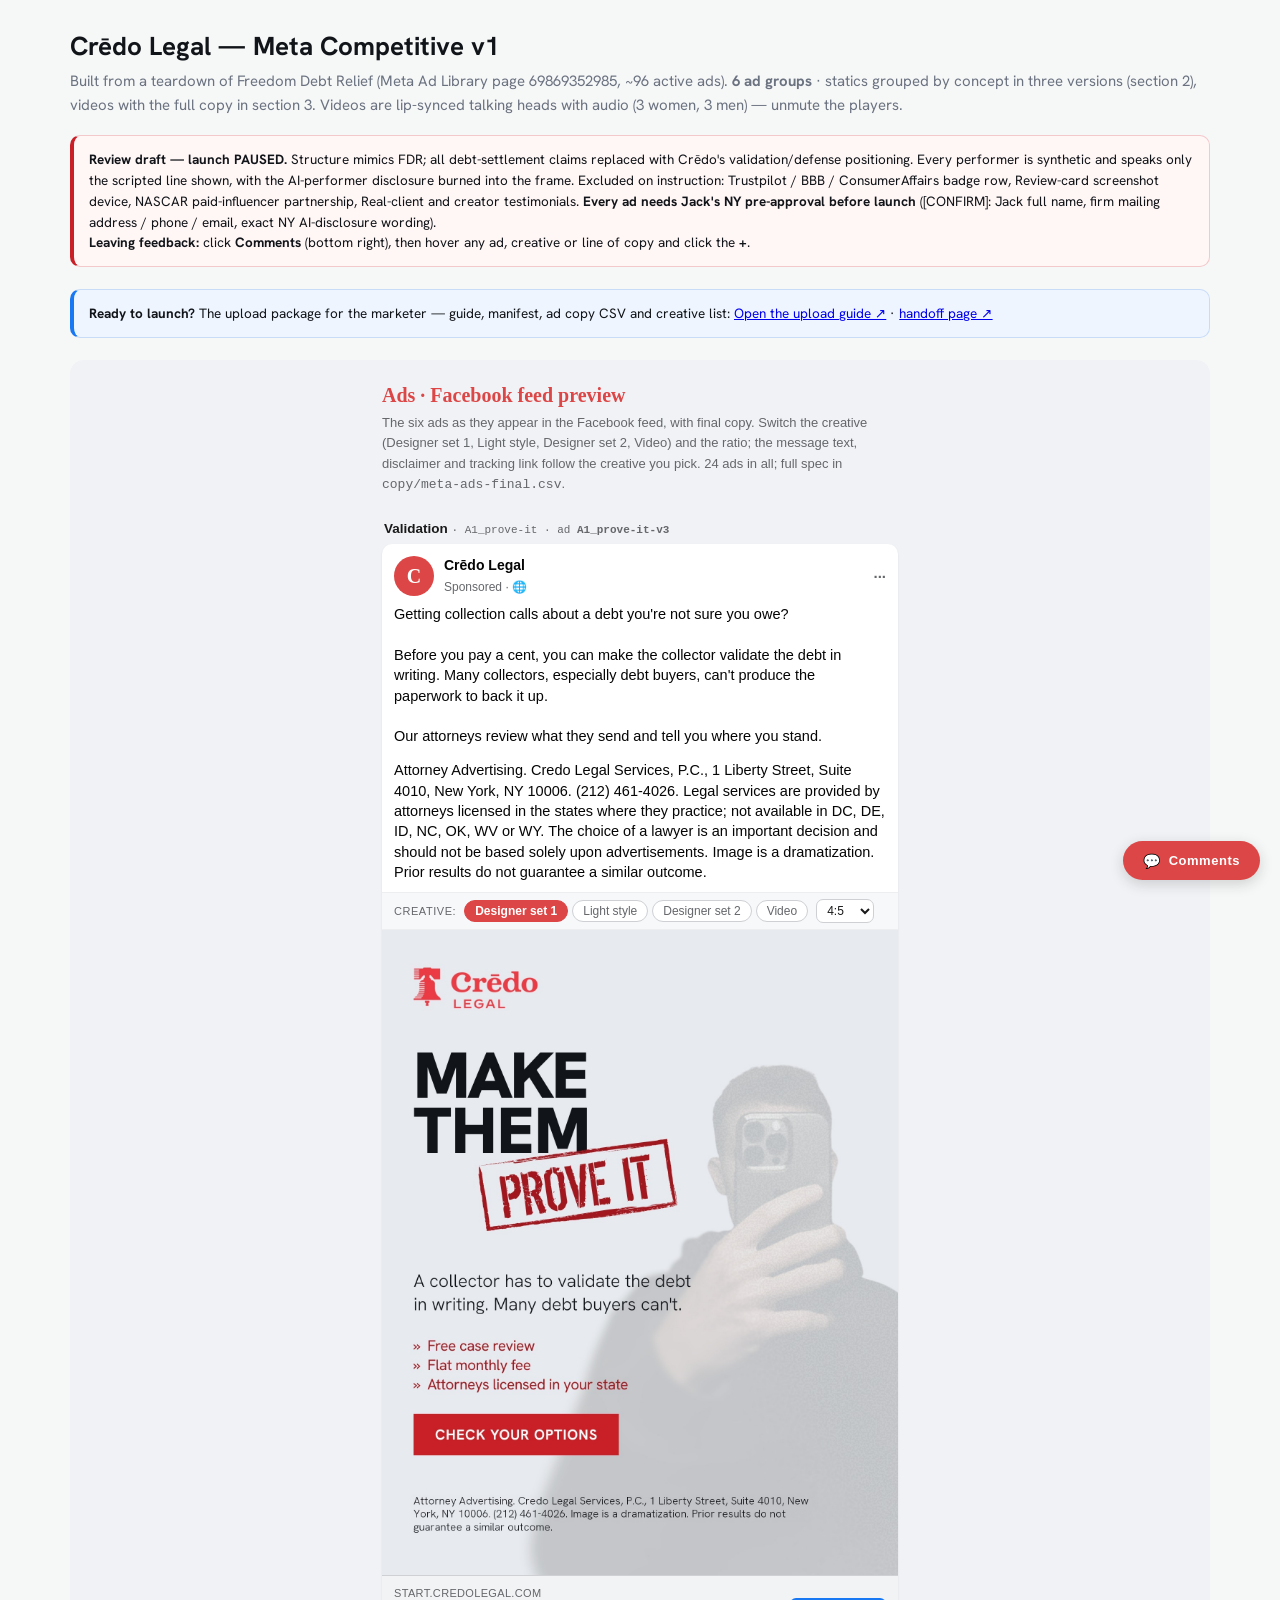
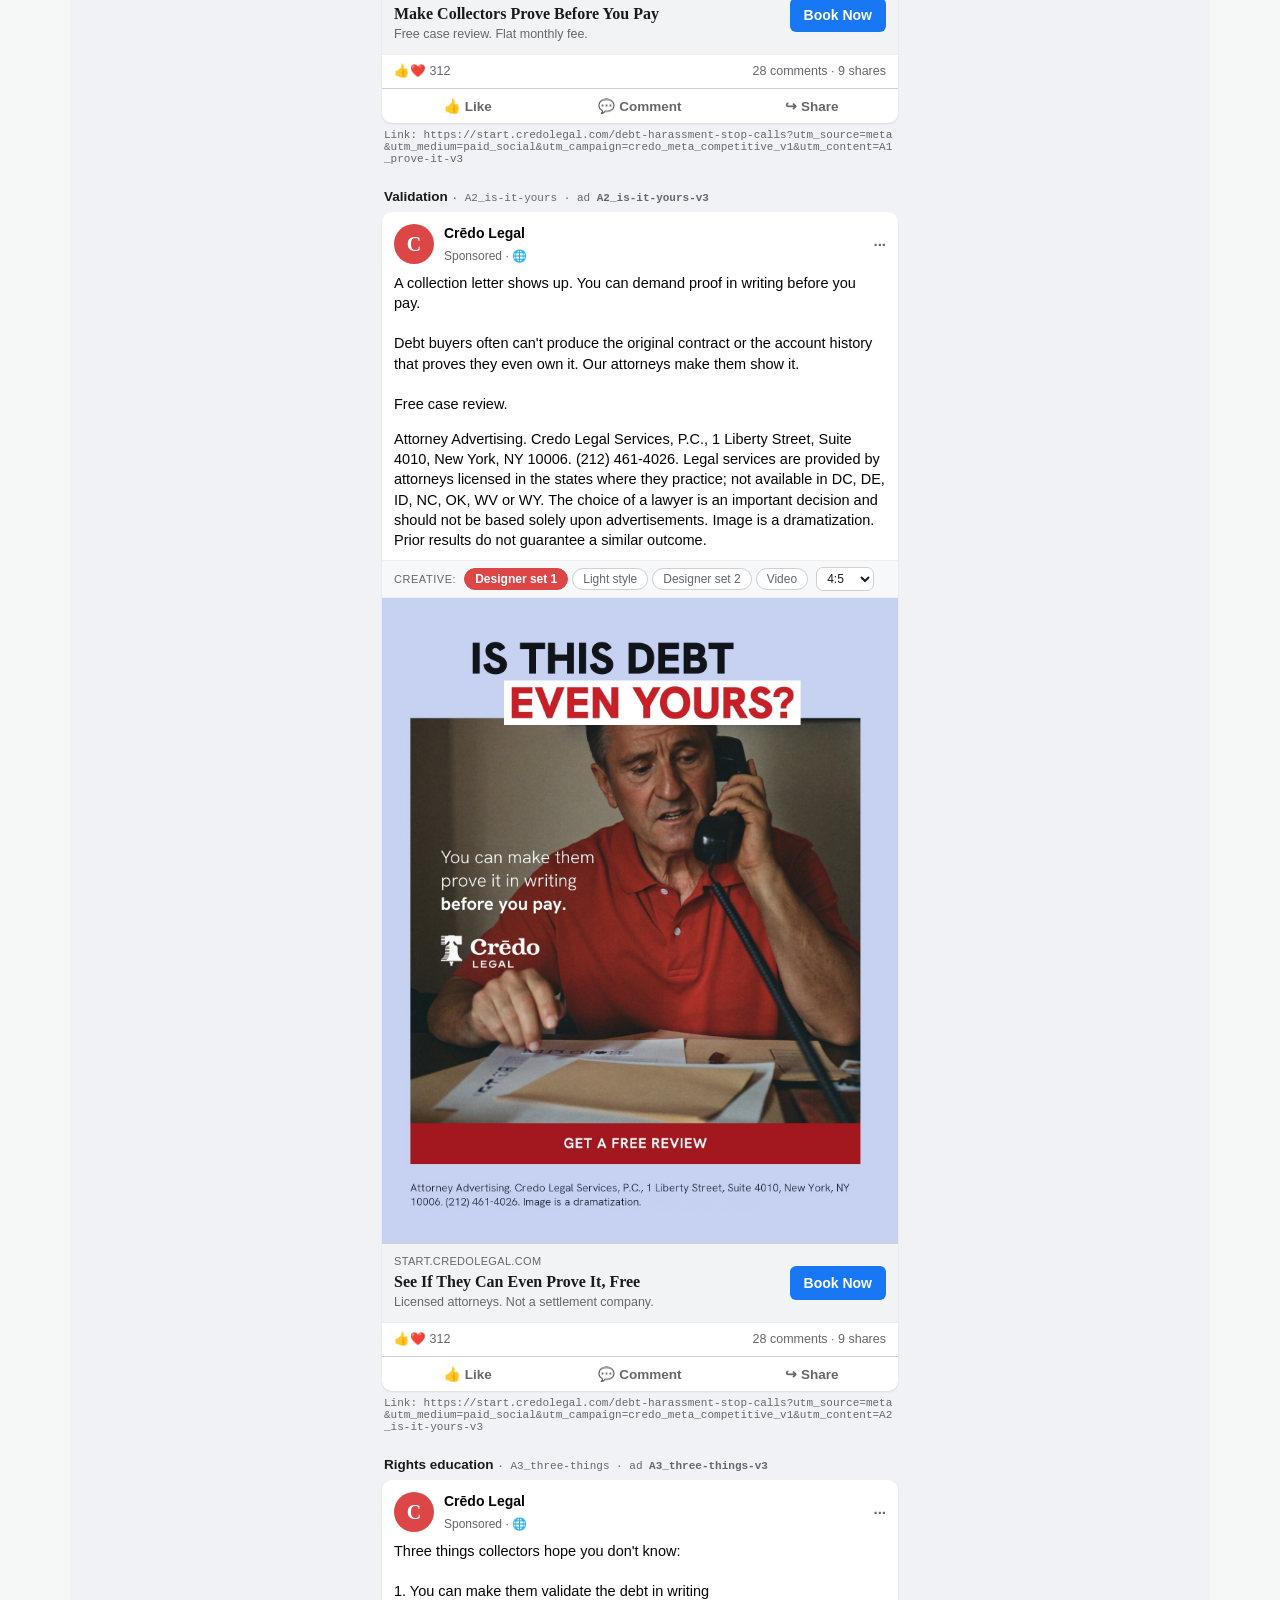
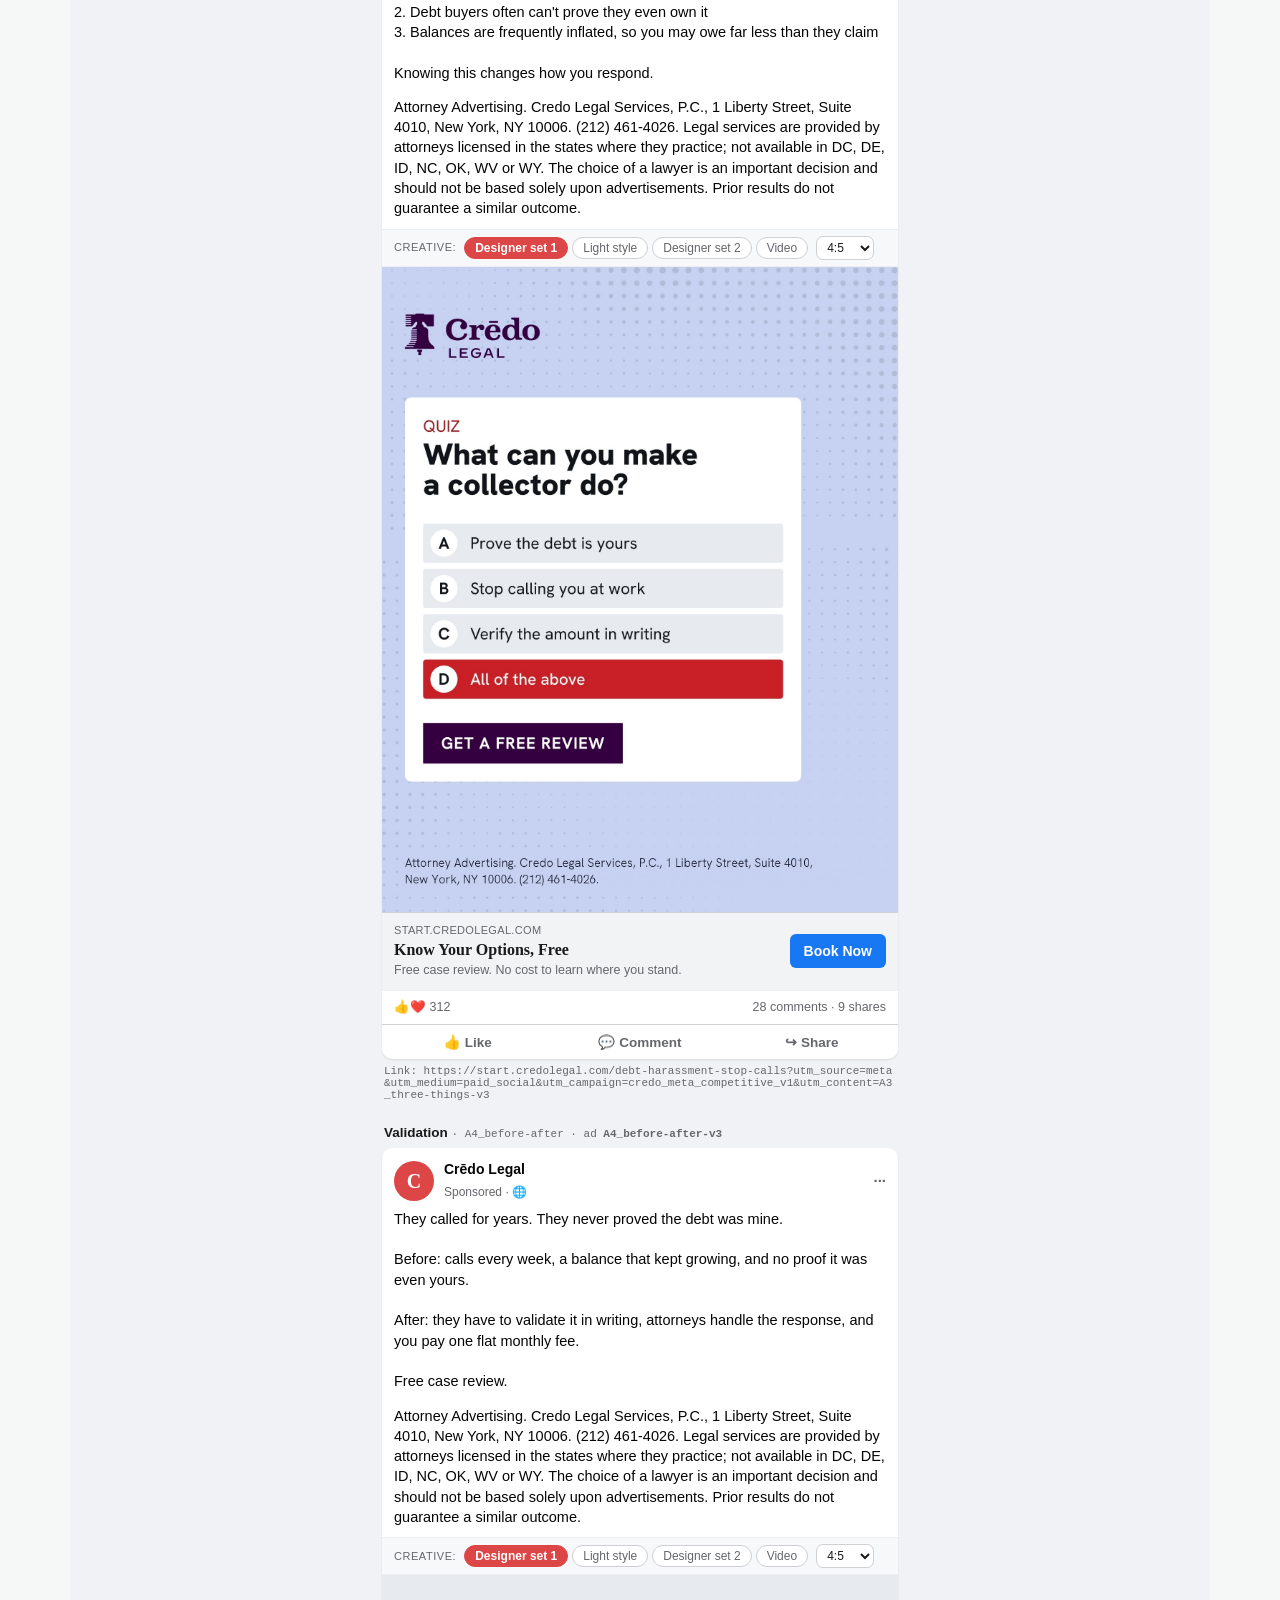
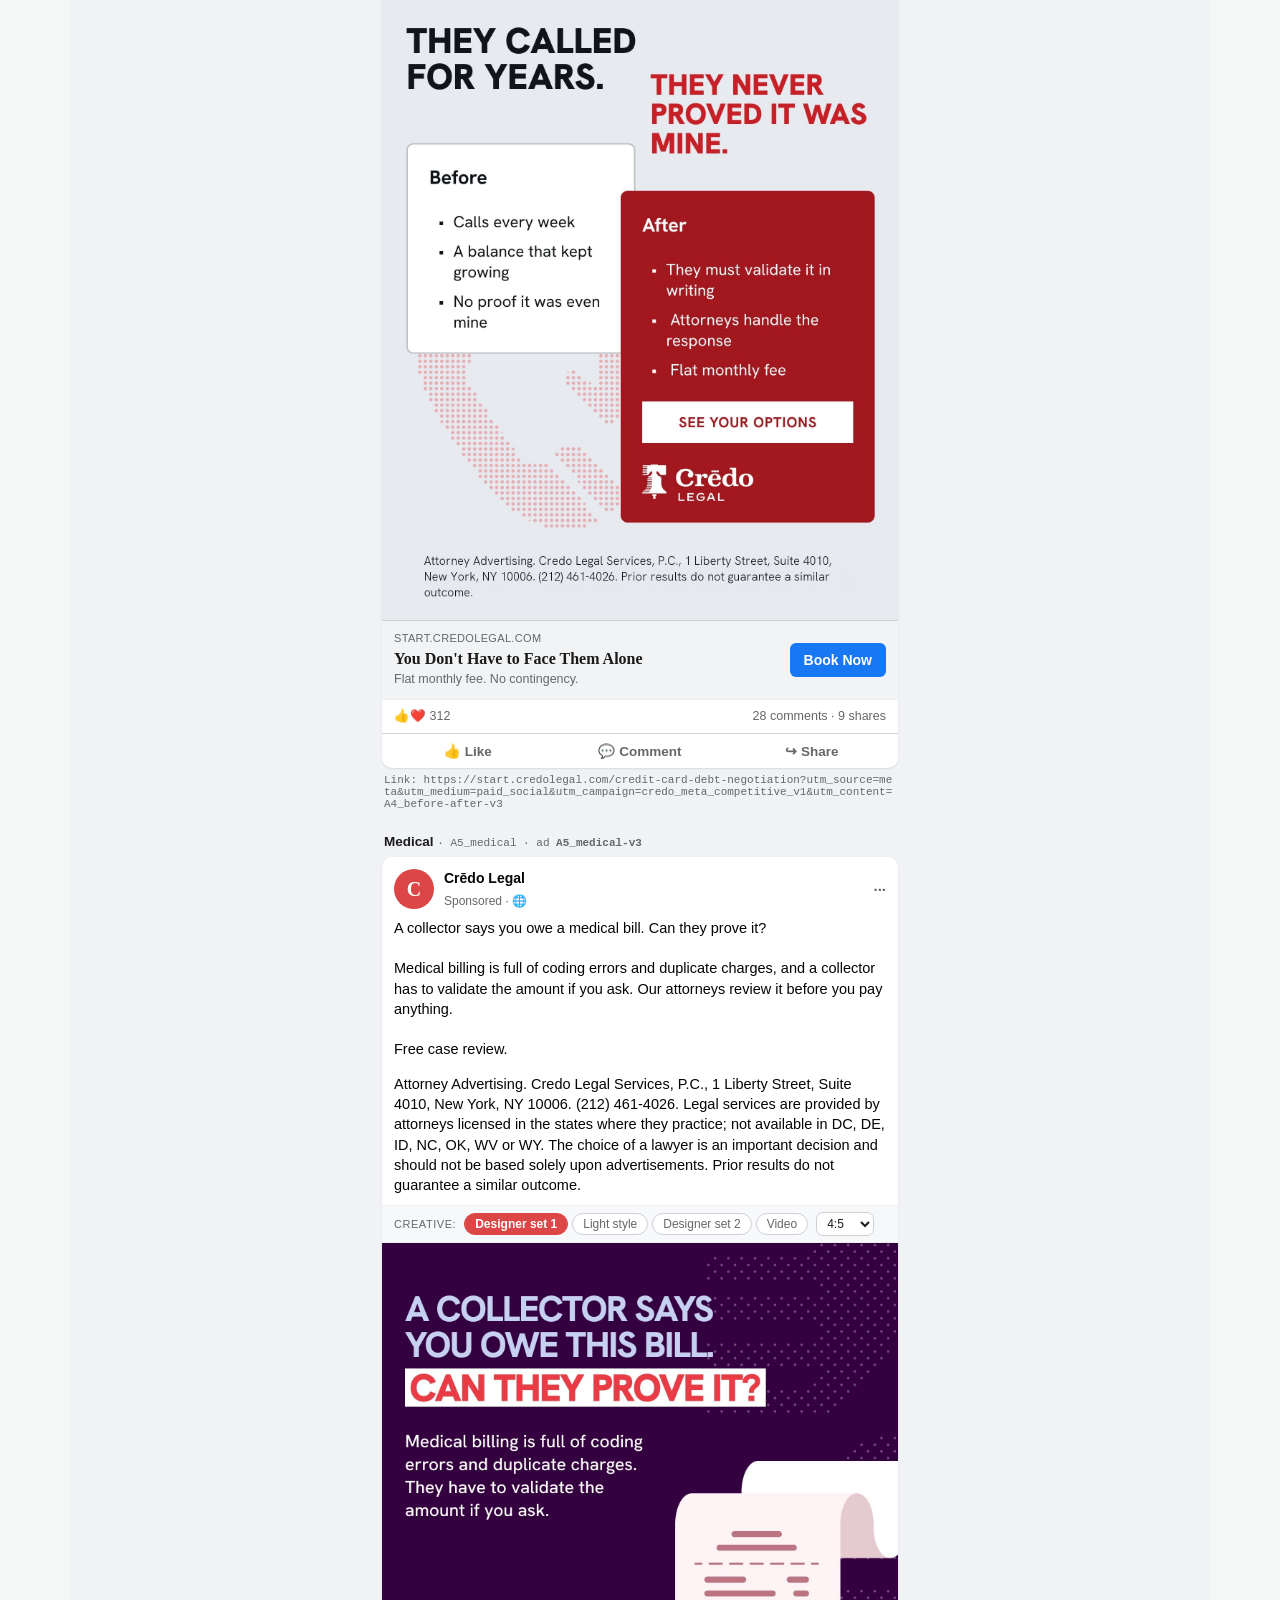
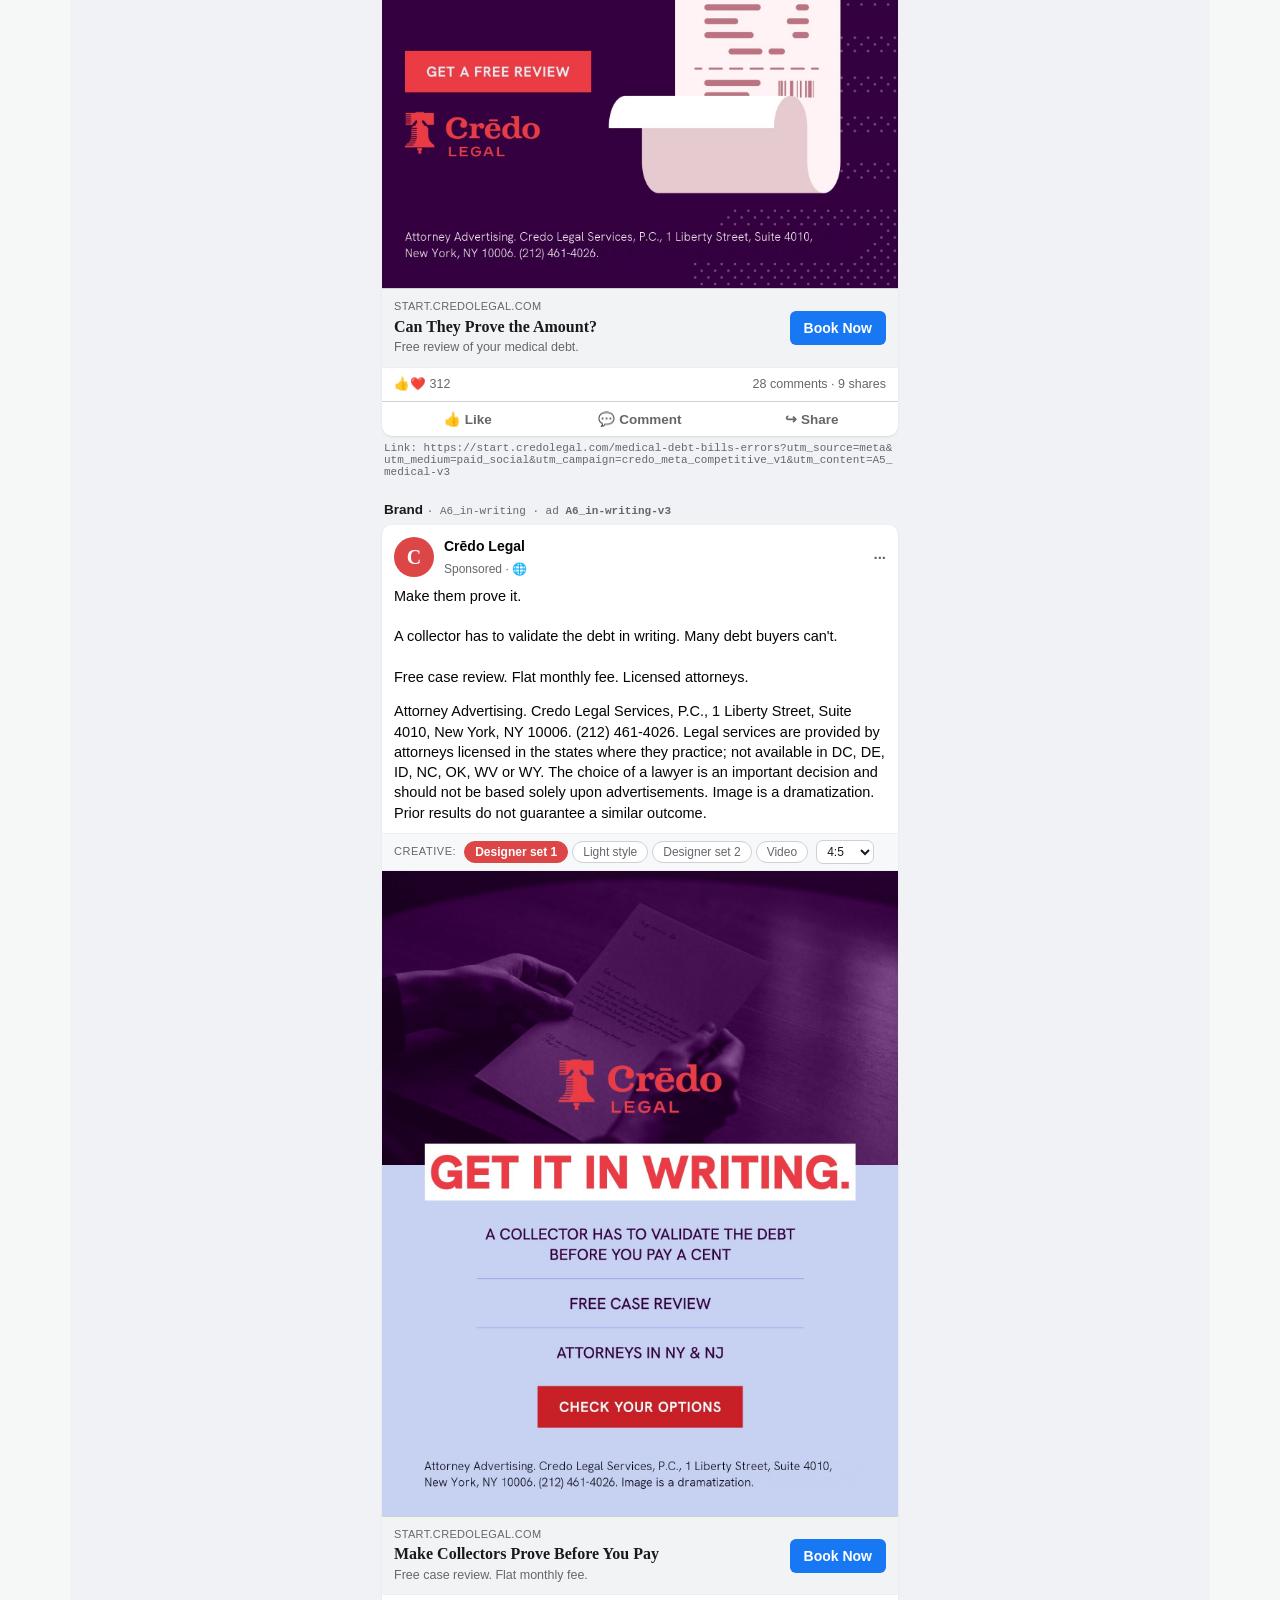
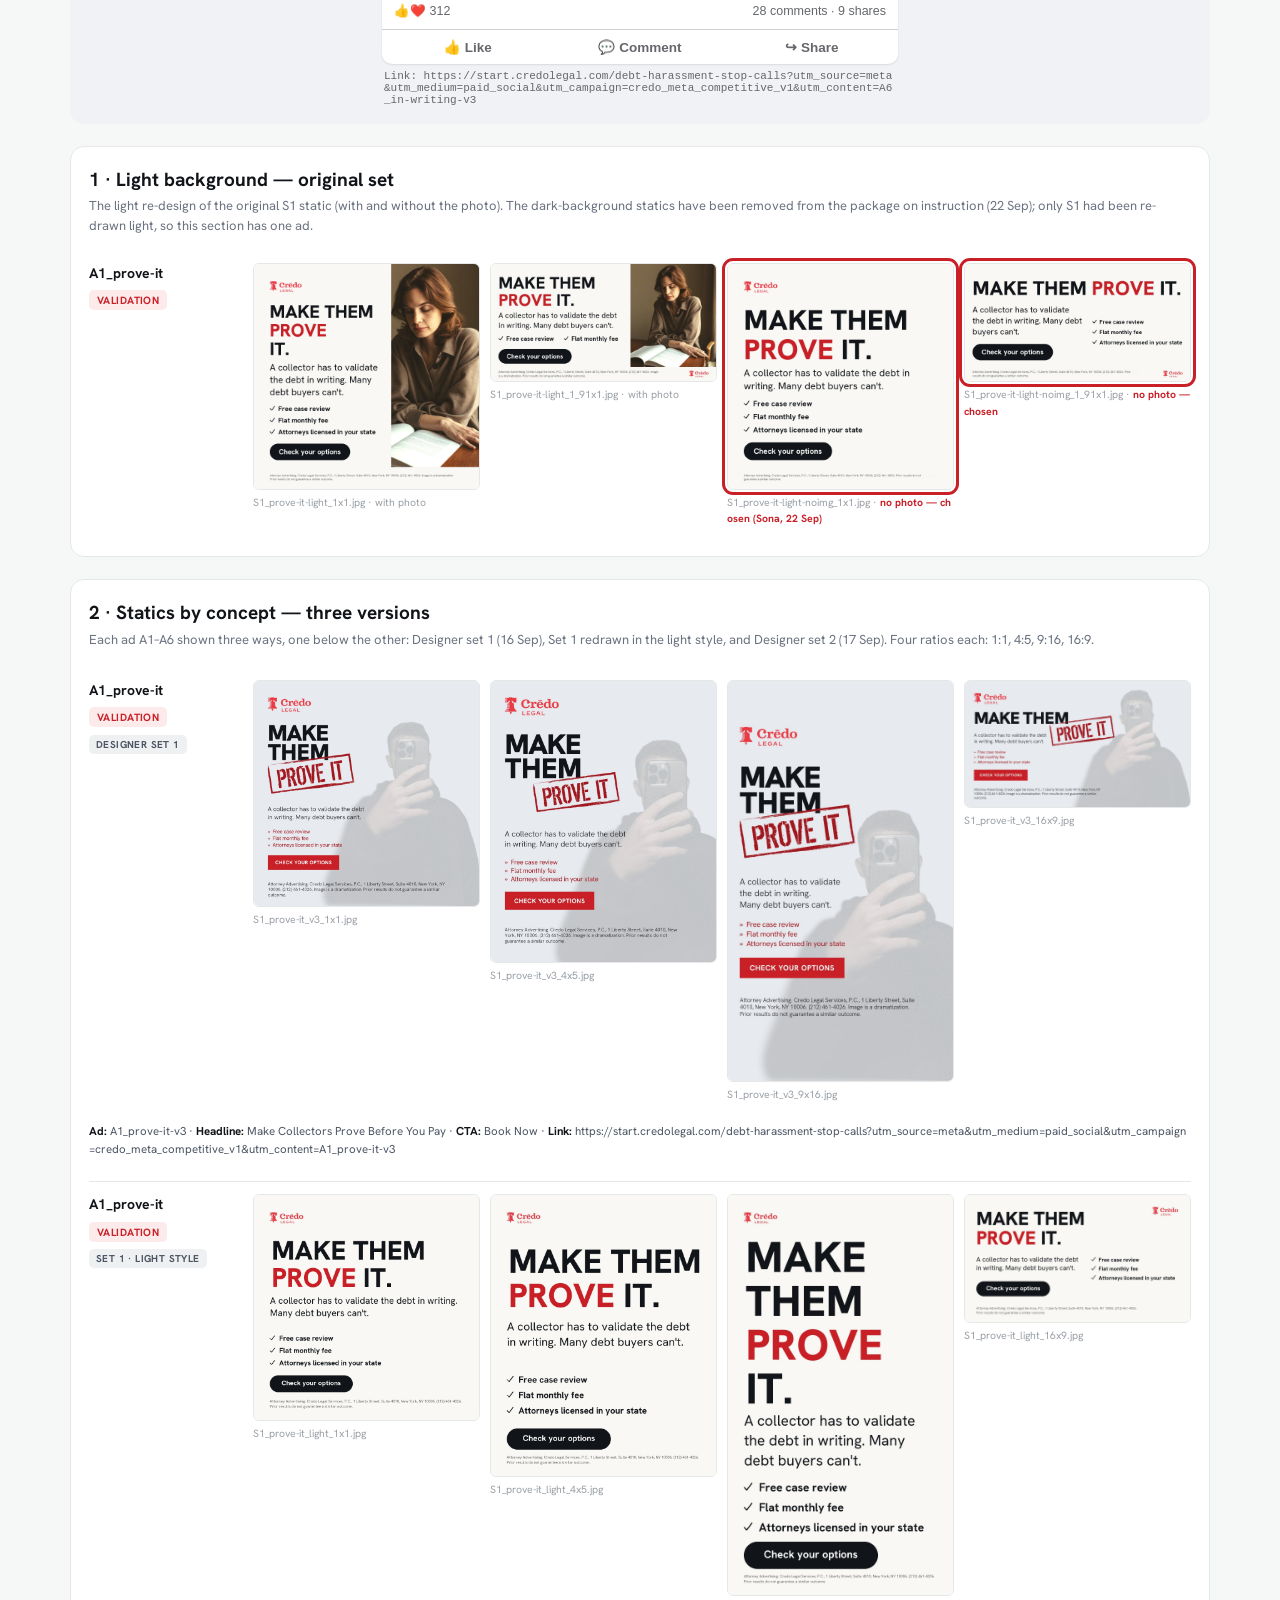
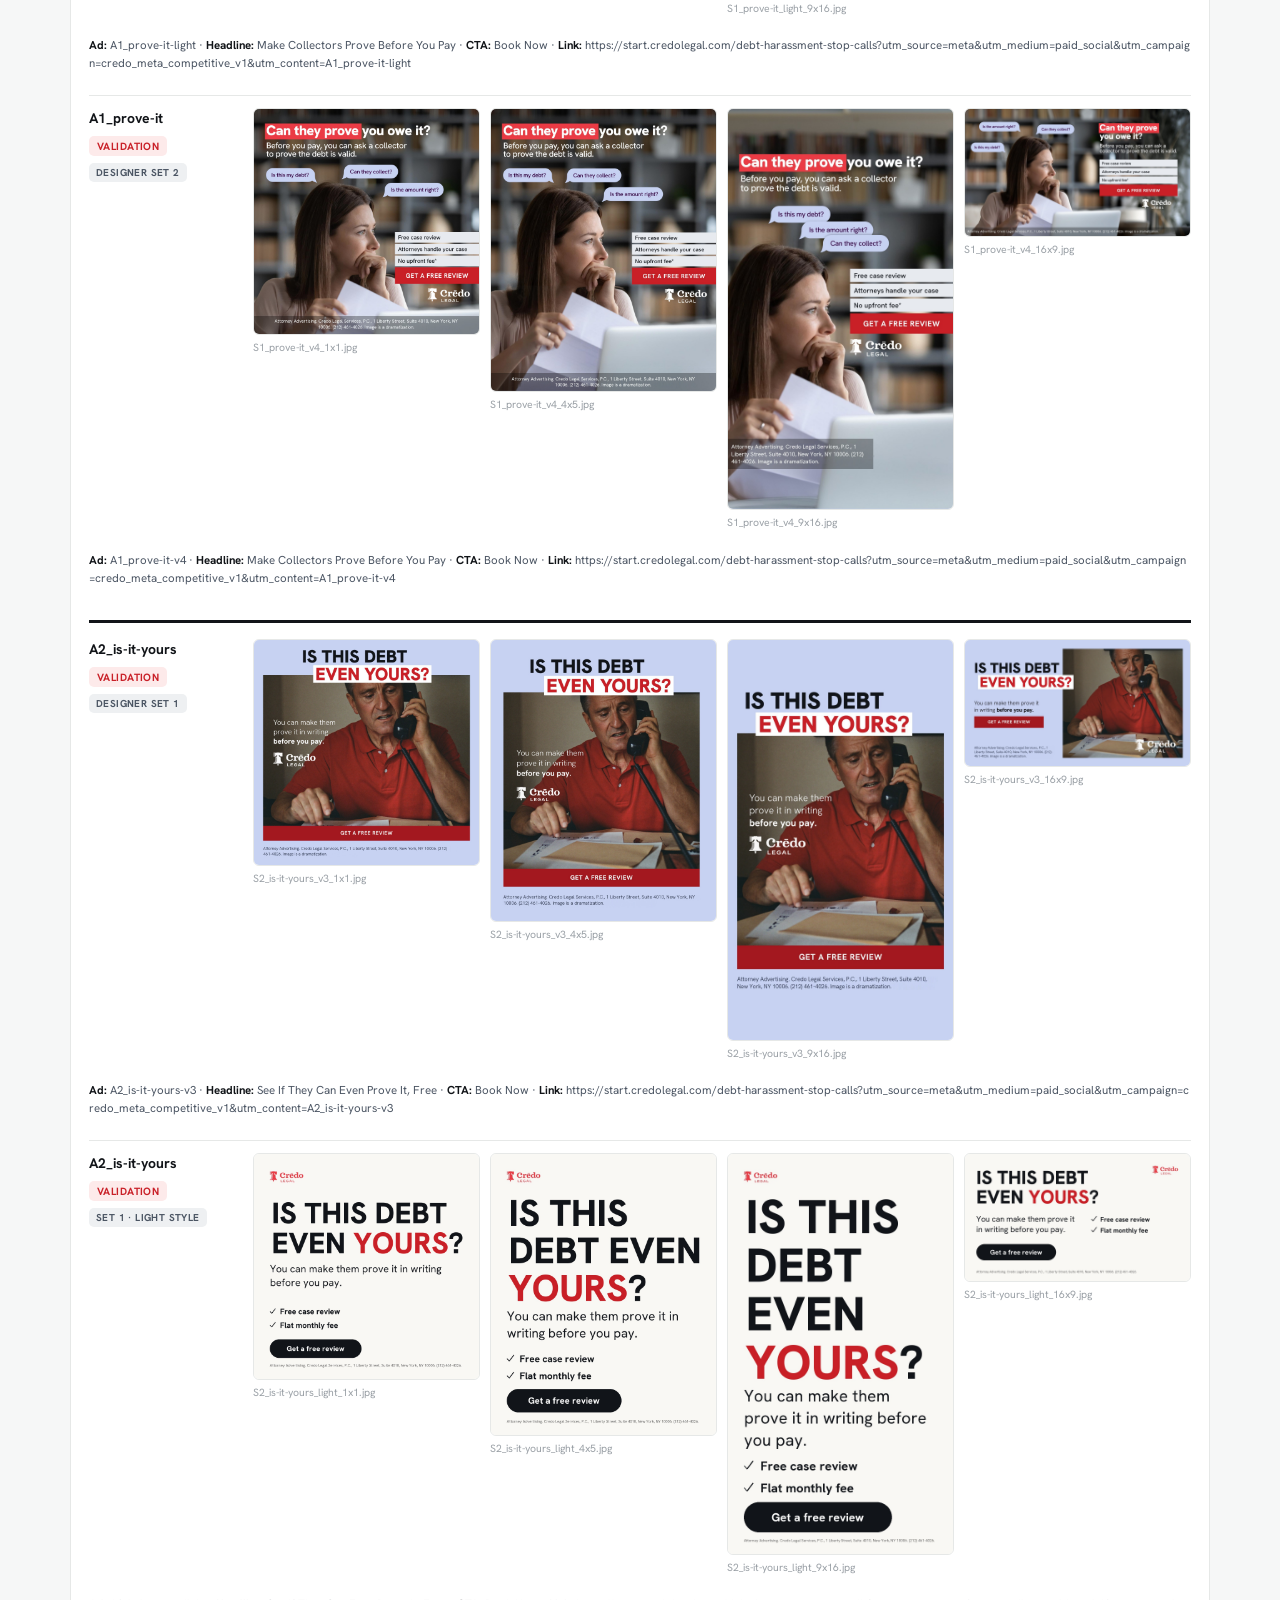
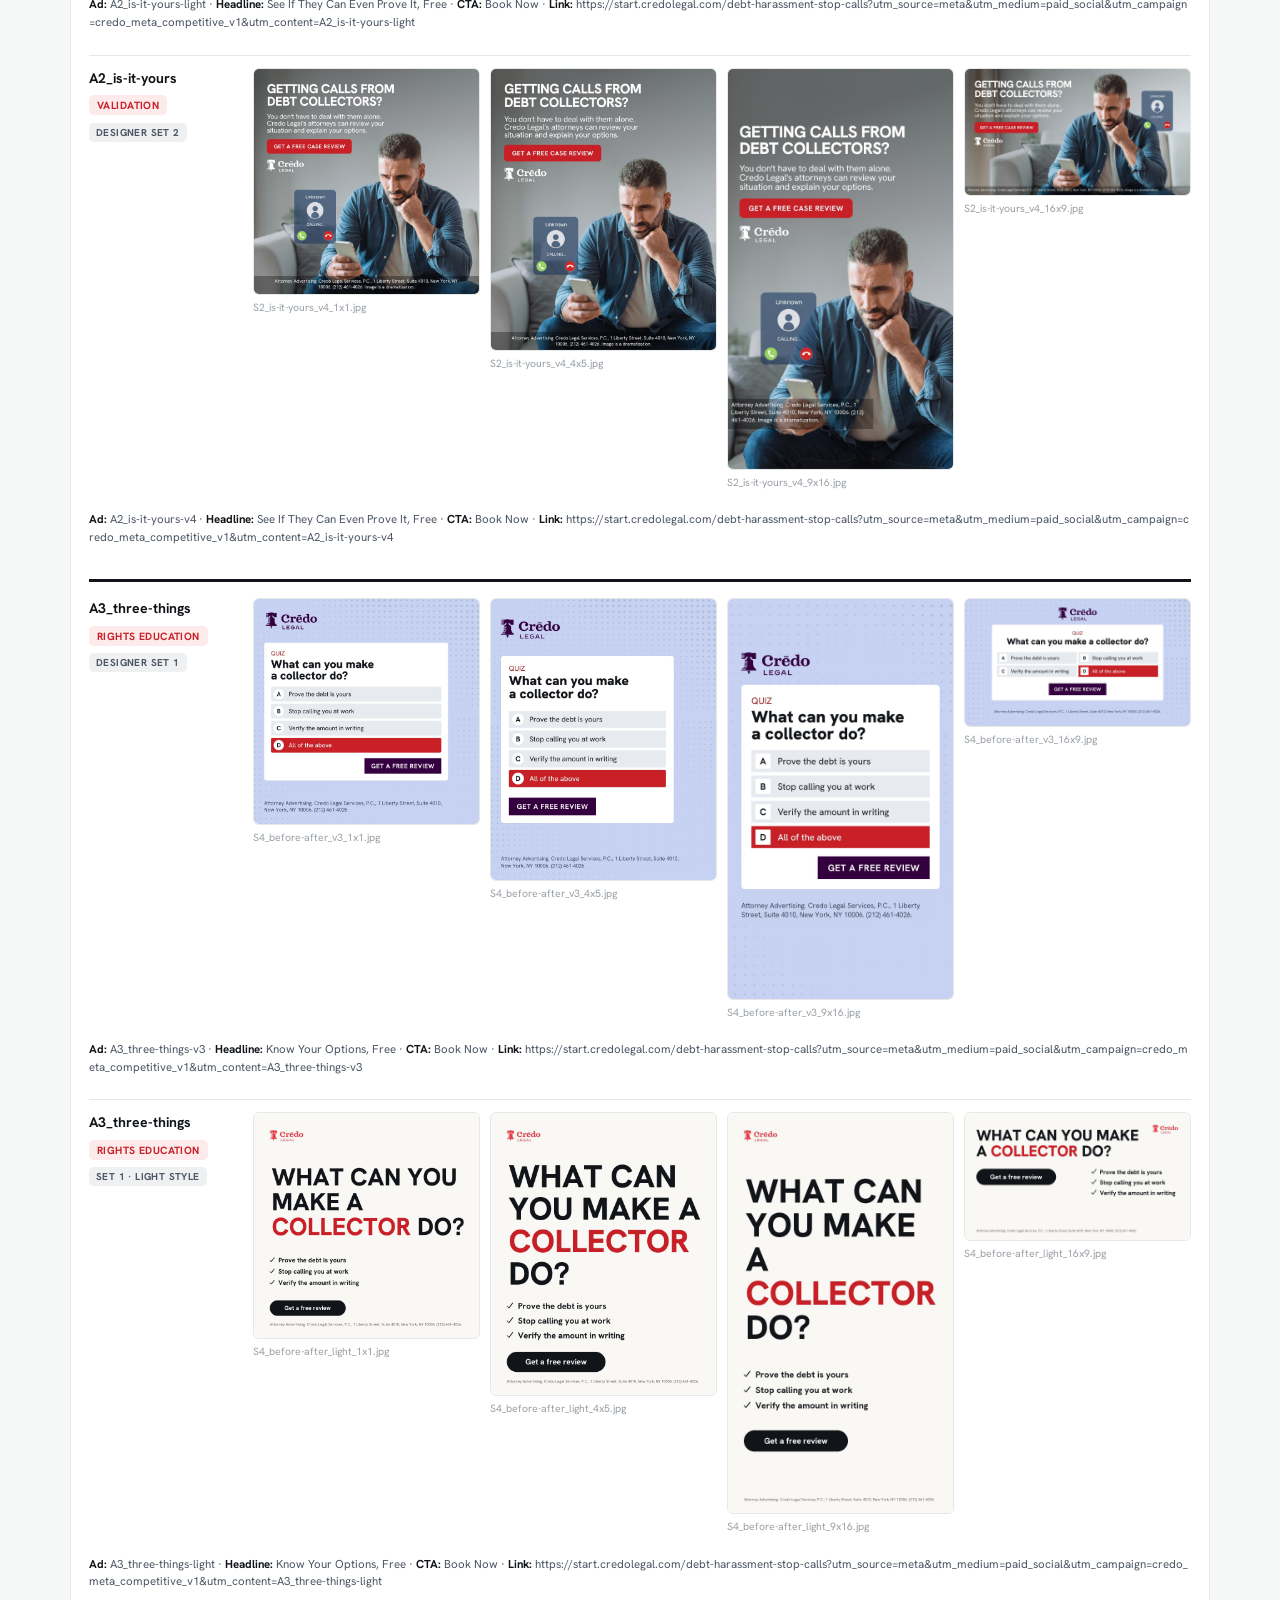
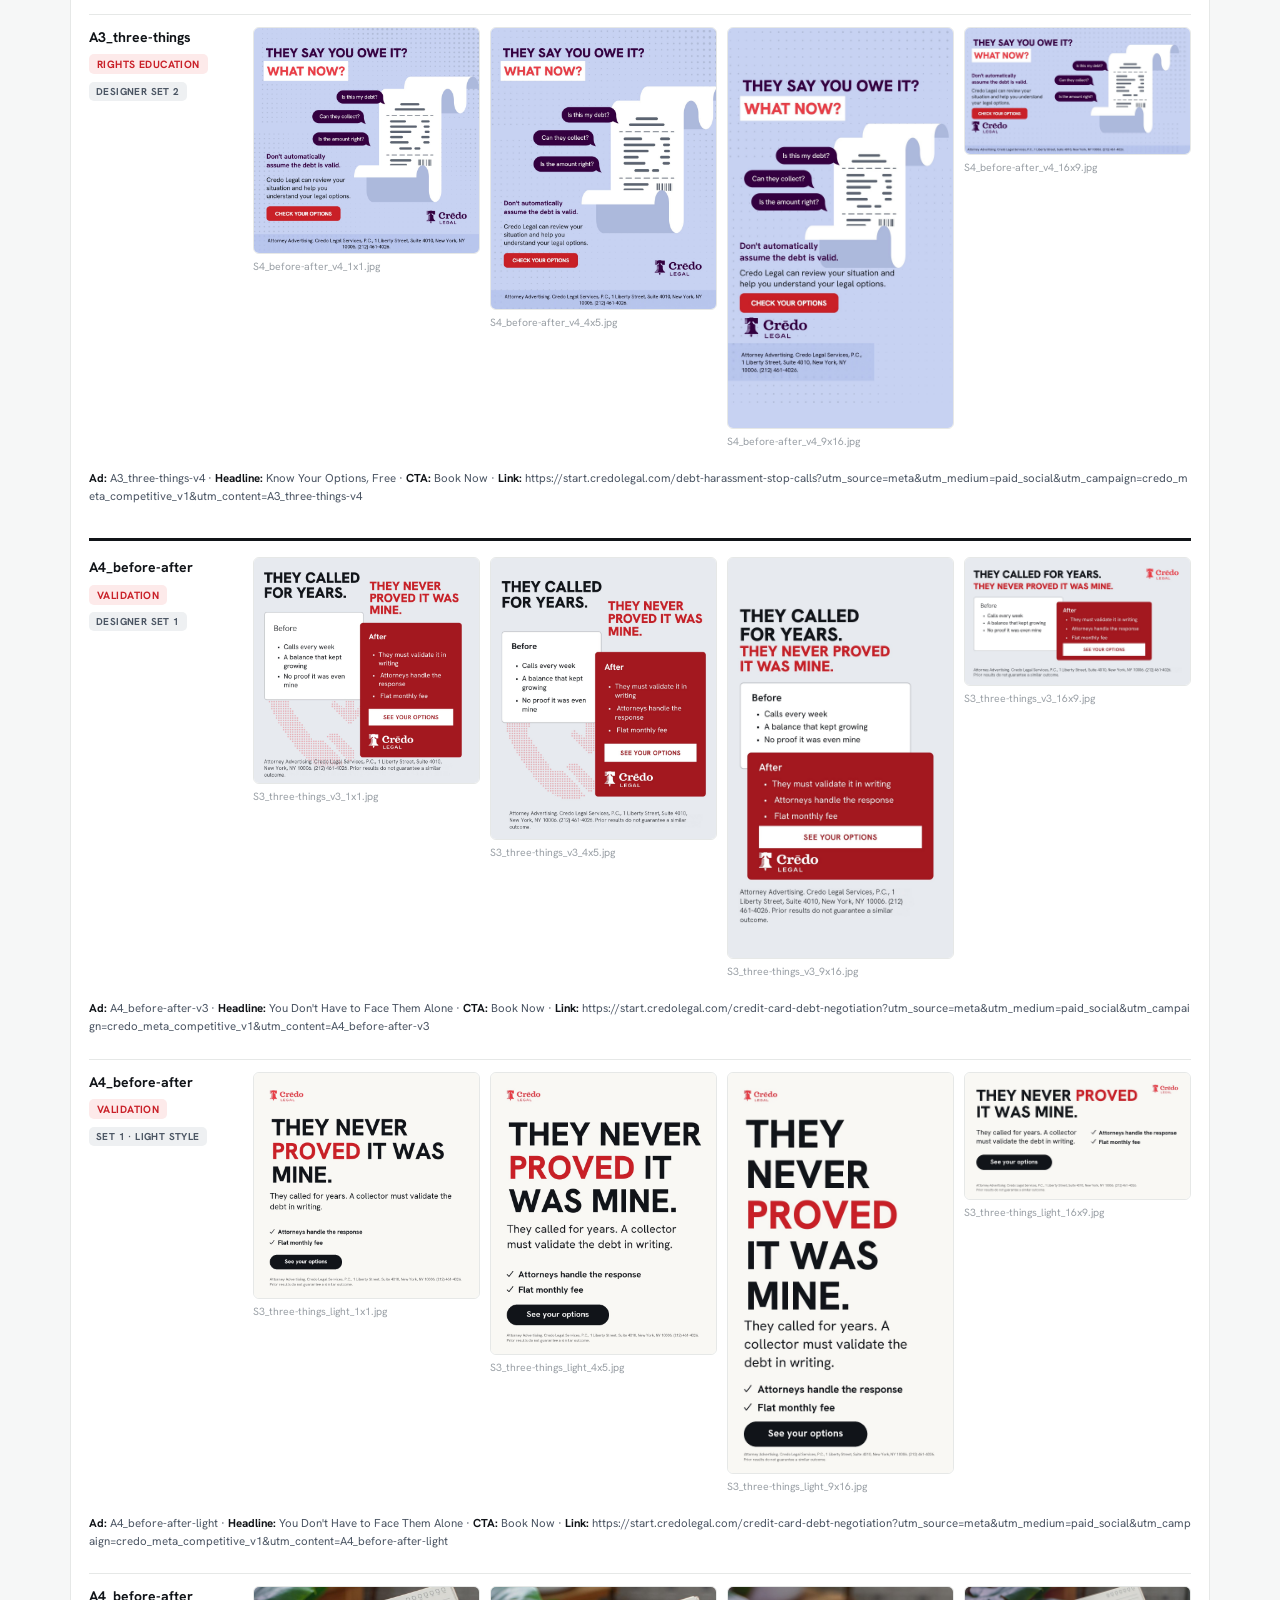
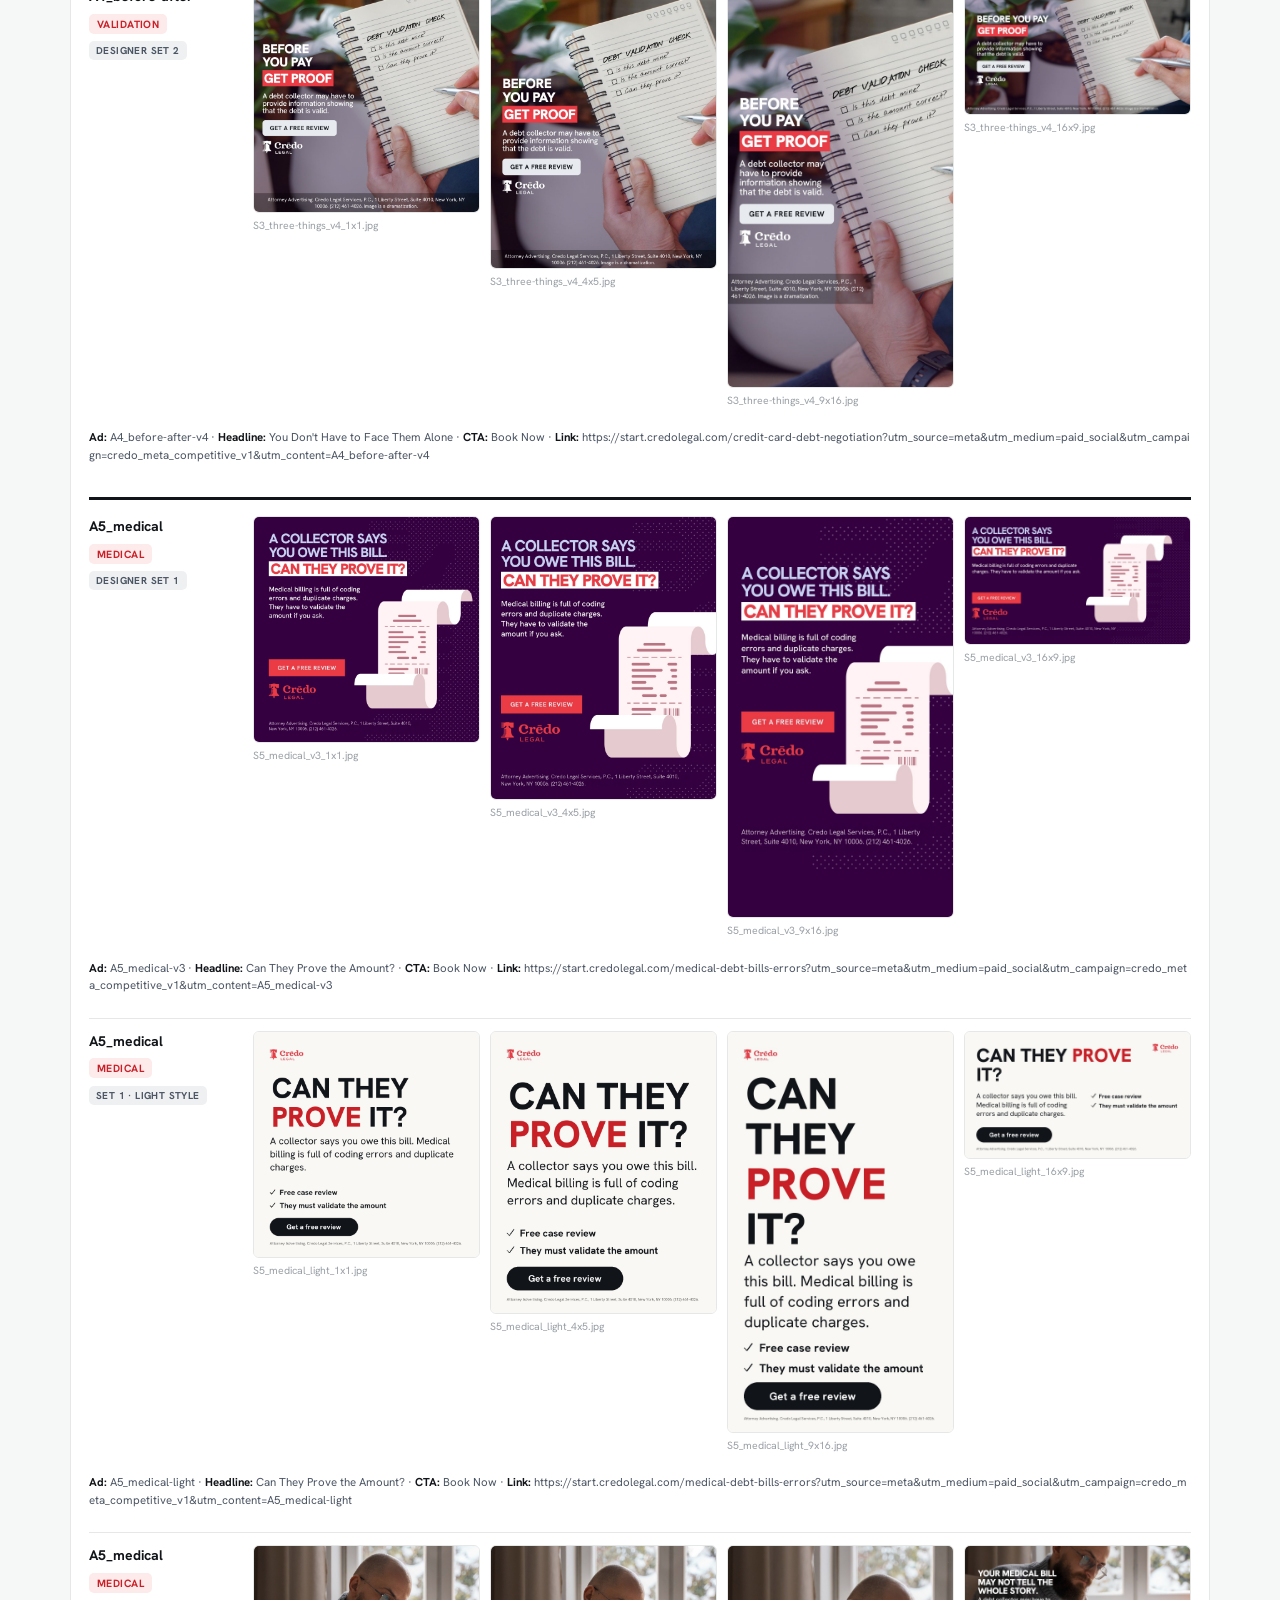
==== commit 61fb5530: "Sync from credo-private/public/meta-ads-preview/ @ 19e29cb" ====
--- a/handoff/meta-competitive-v1/index.html
+++ b/handoff/meta-competitive-v1/index.html
@@ -88,38 +88,38 @@
 <b>Every ad needs Jack's NY pre-approval before launch</b> ([CONFIRM]: Jack full name, firm mailing address / phone / email, exact NY AI-disclosure wording).<br>
 <b>Leaving feedback:</b> click <b>Comments</b> (bottom right), then hover any ad, creative or line of copy and click the <b>+</b>.</div>
 <div class="banner" style="background:#eef5ff;border-color:#c9dcf7;border-left-color:#1877f2"><b>Ready to launch?</b> The upload package for the marketer — guide, manifest, ad copy CSV and creative list: <a href="upload/README.md" target="_blank" rel="noopener">Open the upload guide ↗</a> · <a href="../../handoff.html#meta-competitive-v1" target="_blank" rel="noopener">handoff page ↗</a></div>
-<section class="mfeed" data-comment-target data-comment-id="section-feed"><div class="mhdr"><h2>Ads · Facebook feed preview</h2><p>The six ads as they appear in the Facebook feed, with final copy. Switch the creative (Designer set 1, Light style, Designer set 2, Video) and the ratio; the message text, disclaimer and tracking link follow the creative you pick. 24 ads in all; full spec in <code>copy/meta-ads-final.csv</code>.</p></div><div class="feed"><div class="adwrap" data-ad="A1_prove-it" data-ads="{&quot;v3&quot;: {&quot;body&quot;: &quot;Getting collection calls about a debt you&#x27;re not sure you owe?\n\nBefore you pay a cent, you can make the collector validate the debt in writing. Many collectors, especially debt buyers, can&#x27;t produce the paperwork to back it up.\n\nOur attorneys review what they send and tell you where you stand.&quot;, &quot;legal&quot;: &quot;Attorney Advertising. Credo Legal Services, P.C., 1 Liberty Street, Suite 4010, New York, NY 10006. (212) 461-4026. Responsible attorney: [RESPONSIBLE ATTORNEY NAME]. Legal services are provided by attorneys licensed in the states where they practice; not available in DC, DE, ID, NC, OK, WV or WY. The choice of a lawyer is an important decision and should not be based solely upon advertisements. Image is a dramatization. Prior results do not guarantee a similar outcome.&quot;, &quot;link&quot;: &quot;https://start.credolegal.com/debt-harassment-stop-calls?utm_source=meta&amp;utm_medium=paid_social&amp;utm_campaign=credo_meta_competitive_v1&amp;utm_content=A1_prove-it-v3&quot;, &quot;name&quot;: &quot;A1_prove-it-v3&quot;, &quot;media&quot;: {&quot;1x1&quot;: &quot;creatives/static/v3/S1_prove-it_v3_1x1.jpg&quot;, &quot;4x5&quot;: &quot;creatives/static/v3/S1_prove-it_v3_4x5.jpg&quot;, &quot;9x16&quot;: &quot;creatives/static/v3/S1_prove-it_v3_9x16.jpg&quot;, &quot;16x9&quot;: &quot;creatives/static/v3/S1_prove-it_v3_16x9.jpg&quot;}}, &quot;light&quot;: {&quot;body&quot;: &quot;Getting collection calls about a debt you&#x27;re not sure you owe?\n\nBefore you pay a cent, you can make the collector validate the debt in writing. Many collectors, especially debt buyers, can&#x27;t produce the paperwork to back it up.\n\nOur attorneys review what they send and tell you where you stand.&quot;, &quot;legal&quot;: &quot;Attorney Advertising. Credo Legal Services, P.C., 1 Liberty Street, Suite 4010, New York, NY 10006. (212) 461-4026. Responsible attorney: [RESPONSIBLE ATTORNEY NAME]. Legal services are provided by attorneys licensed in the states where they practice; not available in DC, DE, ID, NC, OK, WV or WY. The choice of a lawyer is an important decision and should not be based solely upon advertisements. Prior results do not guarantee a similar outcome.&quot;, &quot;link&quot;: &quot;https://start.credolegal.com/debt-harassment-stop-calls?utm_source=meta&amp;utm_medium=paid_social&amp;utm_campaign=credo_meta_competitive_v1&amp;utm_content=A1_prove-it-light&quot;, &quot;name&quot;: &quot;A1_prove-it-light&quot;, &quot;media&quot;: {&quot;1x1&quot;: &quot;creatives/static/light/S1_prove-it_light_1x1.jpg&quot;, &quot;4x5&quot;: &quot;creatives/static/light/S1_prove-it_light_4x5.jpg&quot;, &quot;9x16&quot;: &quot;creatives/static/light/S1_prove-it_light_9x16.jpg&quot;, &quot;16x9&quot;: &quot;creatives/static/light/S1_prove-it_light_16x9.jpg&quot;}}, &quot;v4&quot;: {&quot;body&quot;: &quot;Getting collection calls about a debt you&#x27;re not sure you owe?\n\nBefore you pay a cent, you can make the collector validate the debt in writing. Many collectors, especially debt buyers, can&#x27;t produce the paperwork to back it up.\n\nOur attorneys review what they send and tell you where you stand.&quot;, &quot;legal&quot;: &quot;Attorney Advertising. Credo Legal Services, P.C., 1 Liberty Street, Suite 4010, New York, NY 10006. (212) 461-4026. Responsible attorney: [RESPONSIBLE ATTORNEY NAME]. Legal services are provided by attorneys licensed in the states where they practice; not available in DC, DE, ID, NC, OK, WV or WY. The choice of a lawyer is an important decision and should not be based solely upon advertisements. Image is a dramatization. Prior results do not guarantee a similar outcome.&quot;, &quot;link&quot;: &quot;https://start.credolegal.com/debt-harassment-stop-calls?utm_source=meta&amp;utm_medium=paid_social&amp;utm_campaign=credo_meta_competitive_v1&amp;utm_content=A1_prove-it-v4&quot;, &quot;name&quot;: &quot;A1_prove-it-v4&quot;, &quot;media&quot;: {&quot;1x1&quot;: &quot;creatives/static/v4/S1_prove-it_v4_1x1.jpg&quot;, &quot;4x5&quot;: &quot;creatives/static/v4/S1_prove-it_v4_4x5.jpg&quot;, &quot;9x16&quot;: &quot;creatives/static/v4/S1_prove-it_v4_9x16.jpg&quot;, &quot;16x9&quot;: &quot;creatives/static/v4/S1_prove-it_v4_16x9.jpg&quot;}}, &quot;video&quot;: {&quot;body&quot;: &quot;Getting collection calls about a debt you&#x27;re not sure you owe?\n\nBefore you pay a cent, you can make the collector validate the debt in writing. Many collectors, especially debt buyers, can&#x27;t produce the paperwork to back it up.\n\nOur attorneys review what they send and tell you where you stand.&quot;, &quot;legal&quot;: &quot;Attorney Advertising. Credo Legal Services, P.C., 1 Liberty Street, Suite 4010, New York, NY 10006. (212) 461-4026. Responsible attorney: [RESPONSIBLE ATTORNEY NAME]. Legal services are provided by attorneys licensed in the states where they practice; not available in DC, DE, ID, NC, OK, WV or WY. The choice of a lawyer is an important decision and should not be based solely upon advertisements. Image is a dramatization. Prior results do not guarantee a similar outcome.&quot;, &quot;link&quot;: &quot;https://start.credolegal.com/debt-harassment-stop-calls?utm_source=meta&amp;utm_medium=paid_social&amp;utm_campaign=credo_meta_competitive_v1&amp;utm_content=A1_prove-it-video&quot;, &quot;name&quot;: &quot;A1_prove-it-video&quot;, &quot;media&quot;: {&quot;9x16&quot;: &quot;creatives/video/V1_prove-it_9x16.mp4&quot;, &quot;4x5&quot;: &quot;creatives/video/V1_prove-it_4x5.mp4&quot;}}}"><div class="adtitle">Validation <span>· A1_prove-it · ad <b class="aname">A1_prove-it-v3</b></span></div><article class="fbcard" data-comment-target data-comment-id="A1_prove-it-feedcard"><div class="head"><div class="avatar">C</div><div class="who"><strong>Crēdo Legal</strong><small>Sponsored · 🌐</small></div><div class="dots">···</div></div><div class="ptext" data-comment-target data-comment-id="A1_prove-it-feed-text"><span class="pbody">Getting collection calls about a debt you&#x27;re not sure you owe?
+<section class="mfeed" data-comment-target data-comment-id="section-feed"><div class="mhdr"><h2>Ads · Facebook feed preview</h2><p>The six ads as they appear in the Facebook feed, with final copy. Switch the creative (Designer set 1, Light style, Designer set 2, Video) and the ratio; the message text, disclaimer and tracking link follow the creative you pick. 24 ads in all; full spec in <code>copy/meta-ads-final.csv</code>.</p></div><div class="feed"><div class="adwrap" data-ad="A1_prove-it" data-ads="{&quot;v3&quot;: {&quot;body&quot;: &quot;Getting collection calls about a debt you&#x27;re not sure you owe?\n\nBefore you pay a cent, you can make the collector validate the debt in writing. Many collectors, especially debt buyers, can&#x27;t produce the paperwork to back it up.\n\nOur attorneys review what they send and tell you where you stand.&quot;, &quot;legal&quot;: &quot;Attorney Advertising. Credo Legal Services, P.C., 1 Liberty Street, Suite 4010, New York, NY 10006. (212) 461-4026. Legal services are provided by attorneys licensed in the states where they practice; not available in DC, DE, ID, NC, OK, WV or WY. The choice of a lawyer is an important decision and should not be based solely upon advertisements. Image is a dramatization. Prior results do not guarantee a similar outcome.&quot;, &quot;link&quot;: &quot;https://start.credolegal.com/debt-harassment-stop-calls?utm_source=meta&amp;utm_medium=paid_social&amp;utm_campaign=credo_meta_competitive_v1&amp;utm_content=A1_prove-it-v3&quot;, &quot;name&quot;: &quot;A1_prove-it-v3&quot;, &quot;media&quot;: {&quot;1x1&quot;: &quot;creatives/static/v3/S1_prove-it_v3_1x1.jpg&quot;, &quot;4x5&quot;: &quot;creatives/static/v3/S1_prove-it_v3_4x5.jpg&quot;, &quot;9x16&quot;: &quot;creatives/static/v3/S1_prove-it_v3_9x16.jpg&quot;, &quot;16x9&quot;: &quot;creatives/static/v3/S1_prove-it_v3_16x9.jpg&quot;}}, &quot;light&quot;: {&quot;body&quot;: &quot;Getting collection calls about a debt you&#x27;re not sure you owe?\n\nBefore you pay a cent, you can make the collector validate the debt in writing. Many collectors, especially debt buyers, can&#x27;t produce the paperwork to back it up.\n\nOur attorneys review what they send and tell you where you stand.&quot;, &quot;legal&quot;: &quot;Attorney Advertising. Credo Legal Services, P.C., 1 Liberty Street, Suite 4010, New York, NY 10006. (212) 461-4026. Legal services are provided by attorneys licensed in the states where they practice; not available in DC, DE, ID, NC, OK, WV or WY. The choice of a lawyer is an important decision and should not be based solely upon advertisements. Prior results do not guarantee a similar outcome.&quot;, &quot;link&quot;: &quot;https://start.credolegal.com/debt-harassment-stop-calls?utm_source=meta&amp;utm_medium=paid_social&amp;utm_campaign=credo_meta_competitive_v1&amp;utm_content=A1_prove-it-light&quot;, &quot;name&quot;: &quot;A1_prove-it-light&quot;, &quot;media&quot;: {&quot;1x1&quot;: &quot;creatives/static/light/S1_prove-it_light_1x1.jpg&quot;, &quot;4x5&quot;: &quot;creatives/static/light/S1_prove-it_light_4x5.jpg&quot;, &quot;9x16&quot;: &quot;creatives/static/light/S1_prove-it_light_9x16.jpg&quot;, &quot;16x9&quot;: &quot;creatives/static/light/S1_prove-it_light_16x9.jpg&quot;}}, &quot;v4&quot;: {&quot;body&quot;: &quot;Getting collection calls about a debt you&#x27;re not sure you owe?\n\nBefore you pay a cent, you can make the collector validate the debt in writing. Many collectors, especially debt buyers, can&#x27;t produce the paperwork to back it up.\n\nOur attorneys review what they send and tell you where you stand.&quot;, &quot;legal&quot;: &quot;Attorney Advertising. Credo Legal Services, P.C., 1 Liberty Street, Suite 4010, New York, NY 10006. (212) 461-4026. Legal services are provided by attorneys licensed in the states where they practice; not available in DC, DE, ID, NC, OK, WV or WY. The choice of a lawyer is an important decision and should not be based solely upon advertisements. Image is a dramatization. Prior results do not guarantee a similar outcome.&quot;, &quot;link&quot;: &quot;https://start.credolegal.com/debt-harassment-stop-calls?utm_source=meta&amp;utm_medium=paid_social&amp;utm_campaign=credo_meta_competitive_v1&amp;utm_content=A1_prove-it-v4&quot;, &quot;name&quot;: &quot;A1_prove-it-v4&quot;, &quot;media&quot;: {&quot;1x1&quot;: &quot;creatives/static/v4/S1_prove-it_v4_1x1.jpg&quot;, &quot;4x5&quot;: &quot;creatives/static/v4/S1_prove-it_v4_4x5.jpg&quot;, &quot;9x16&quot;: &quot;creatives/static/v4/S1_prove-it_v4_9x16.jpg&quot;, &quot;16x9&quot;: &quot;creatives/static/v4/S1_prove-it_v4_16x9.jpg&quot;}}, &quot;video&quot;: {&quot;body&quot;: &quot;Getting collection calls about a debt you&#x27;re not sure you owe?\n\nBefore you pay a cent, you can make the collector validate the debt in writing. Many collectors, especially debt buyers, can&#x27;t produce the paperwork to back it up.\n\nOur attorneys review what they send and tell you where you stand.&quot;, &quot;legal&quot;: &quot;Attorney Advertising. Credo Legal Services, P.C., 1 Liberty Street, Suite 4010, New York, NY 10006. (212) 461-4026. Legal services are provided by attorneys licensed in the states where they practice; not available in DC, DE, ID, NC, OK, WV or WY. The choice of a lawyer is an important decision and should not be based solely upon advertisements. Image is a dramatization. Prior results do not guarantee a similar outcome.&quot;, &quot;link&quot;: &quot;https://start.credolegal.com/debt-harassment-stop-calls?utm_source=meta&amp;utm_medium=paid_social&amp;utm_campaign=credo_meta_competitive_v1&amp;utm_content=A1_prove-it-video&quot;, &quot;name&quot;: &quot;A1_prove-it-video&quot;, &quot;media&quot;: {&quot;9x16&quot;: &quot;creatives/video/V1_prove-it_9x16.mp4&quot;, &quot;4x5&quot;: &quot;creatives/video/V1_prove-it_4x5.mp4&quot;}}}"><div class="adtitle">Validation <span>· A1_prove-it · ad <b class="aname">A1_prove-it-v3</b></span></div><article class="fbcard" data-comment-target data-comment-id="A1_prove-it-feedcard"><div class="head"><div class="avatar">C</div><div class="who"><strong>Crēdo Legal</strong><small>Sponsored · 🌐</small></div><div class="dots">···</div></div><div class="ptext" data-comment-target data-comment-id="A1_prove-it-feed-text"><span class="pbody">Getting collection calls about a debt you&#x27;re not sure you owe?
 
 Before you pay a cent, you can make the collector validate the debt in writing. Many collectors, especially debt buyers, can&#x27;t produce the paperwork to back it up.
 
-Our attorneys review what they send and tell you where you stand.</span><div class="adlegal">Attorney Advertising. Credo Legal Services, P.C., 1 Liberty Street, Suite 4010, New York, NY 10006. (212) 461-4026. Responsible attorney: [RESPONSIBLE ATTORNEY NAME]. Legal services are provided by attorneys licensed in the states where they practice; not available in DC, DE, ID, NC, OK, WV or WY. The choice of a lawyer is an important decision and should not be based solely upon advertisements. Image is a dramatization. Prior results do not guarantee a similar outcome.</div></div><div class="dirbar"><span class="dirlbl">Creative:</span><span class="vtabs" style="display:inline-flex;gap:4px;flex-wrap:wrap"><button class="on" data-v="v3">Designer set 1</button><button class="" data-v="light">Light style</button><button class="" data-v="v4">Designer set 2</button><button class="" data-v="video">Video</button></span><select class="ratiosel"><option value="1x1">1:1</option><option value="4x5" selected>4:5</option><option value="9x16">9:16</option><option value="16x9">16:9</option></select></div><div class="mmedia" data-comment-target data-comment-id="A1_prove-it-feed-media"><img src="creatives/static/v3/S1_prove-it_v3_4x5.jpg" alt=""></div><div class="linkcard"><div class="lc-text"><div class="domain">START.CREDOLEGAL.COM</div><div class="hl" data-comment-target data-comment-id="A1_prove-it-feed-hl">Make Collectors Prove Before You Pay</div><div class="desc" data-comment-target data-comment-id="A1_prove-it-feed-desc">Free case review. Flat monthly fee.</div></div><button class="cta">Book Now</button></div><div class="reacts"><span>👍❤️ 312</span><span>28 comments · 9 shares</span></div><div class="acts"><button>👍 Like</button><button>💬 Comment</button><button>↪ Share</button></div></article><div class="adlink">Link: <span class="lnk">https://start.credolegal.com/debt-harassment-stop-calls?utm_source=meta&amp;utm_medium=paid_social&amp;utm_campaign=credo_meta_competitive_v1&amp;utm_content=A1_prove-it-v3</span></div></div><div class="adwrap" data-ad="A2_is-it-yours" data-ads="{&quot;v3&quot;: {&quot;body&quot;: &quot;A collection letter shows up. You can demand proof in writing before you pay.\n\nDebt buyers often can&#x27;t produce the original contract or the account history that proves they even own it. Our attorneys make them show it.\n\nFree case review.&quot;, &quot;legal&quot;: &quot;Attorney Advertising. Credo Legal Services, P.C., 1 Liberty Street, Suite 4010, New York, NY 10006. (212) 461-4026. Responsible attorney: [RESPONSIBLE ATTORNEY NAME]. Legal services are provided by attorneys licensed in the states where they practice; not available in DC, DE, ID, NC, OK, WV or WY. The choice of a lawyer is an important decision and should not be based solely upon advertisements. Image is a dramatization. Prior results do not guarantee a similar outcome.&quot;, &quot;link&quot;: &quot;https://start.credolegal.com/debt-harassment-stop-calls?utm_source=meta&amp;utm_medium=paid_social&amp;utm_campaign=credo_meta_competitive_v1&amp;utm_content=A2_is-it-yours-v3&quot;, &quot;name&quot;: &quot;A2_is-it-yours-v3&quot;, &quot;media&quot;: {&quot;1x1&quot;: &quot;creatives/static/v3/S2_is-it-yours_v3_1x1.jpg&quot;, &quot;4x5&quot;: &quot;creatives/static/v3/S2_is-it-yours_v3_4x5.jpg&quot;, &quot;9x16&quot;: &quot;creatives/static/v3/S2_is-it-yours_v3_9x16.jpg&quot;, &quot;16x9&quot;: &quot;creatives/static/v3/S2_is-it-yours_v3_16x9.jpg&quot;}}, &quot;light&quot;: {&quot;body&quot;: &quot;A collection letter shows up. You can demand proof in writing before you pay.\n\nDebt buyers often can&#x27;t produce the original contract or the account history that proves they even own it. Our attorneys make them show it.\n\nFree case review.&quot;, &quot;legal&quot;: &quot;Attorney Advertising. Credo Legal Services, P.C., 1 Liberty Street, Suite 4010, New York, NY 10006. (212) 461-4026. Responsible attorney: [RESPONSIBLE ATTORNEY NAME]. Legal services are provided by attorneys licensed in the states where they practice; not available in DC, DE, ID, NC, OK, WV or WY. The choice of a lawyer is an important decision and should not be based solely upon advertisements. Prior results do not guarantee a similar outcome.&quot;, &quot;link&quot;: &quot;https://start.credolegal.com/debt-harassment-stop-calls?utm_source=meta&amp;utm_medium=paid_social&amp;utm_campaign=credo_meta_competitive_v1&amp;utm_content=A2_is-it-yours-light&quot;, &quot;name&quot;: &quot;A2_is-it-yours-light&quot;, &quot;media&quot;: {&quot;1x1&quot;: &quot;creatives/static/light/S2_is-it-yours_light_1x1.jpg&quot;, &quot;4x5&quot;: &quot;creatives/static/light/S2_is-it-yours_light_4x5.jpg&quot;, &quot;9x16&quot;: &quot;creatives/static/light/S2_is-it-yours_light_9x16.jpg&quot;, &quot;16x9&quot;: &quot;creatives/static/light/S2_is-it-yours_light_16x9.jpg&quot;}}, &quot;v4&quot;: {&quot;body&quot;: &quot;A collection letter shows up. You can demand proof in writing before you pay.\n\nDebt buyers often can&#x27;t produce the original contract or the account history that proves they even own it. Our attorneys make them show it.\n\nFree case review.&quot;, &quot;legal&quot;: &quot;Attorney Advertising. Credo Legal Services, P.C., 1 Liberty Street, Suite 4010, New York, NY 10006. (212) 461-4026. Responsible attorney: [RESPONSIBLE ATTORNEY NAME]. Legal services are provided by attorneys licensed in the states where they practice; not available in DC, DE, ID, NC, OK, WV or WY. The choice of a lawyer is an important decision and should not be based solely upon advertisements. Image is a dramatization. Prior results do not guarantee a similar outcome.&quot;, &quot;link&quot;: &quot;https://start.credolegal.com/debt-harassment-stop-calls?utm_source=meta&amp;utm_medium=paid_social&amp;utm_campaign=credo_meta_competitive_v1&amp;utm_content=A2_is-it-yours-v4&quot;, &quot;name&quot;: &quot;A2_is-it-yours-v4&quot;, &quot;media&quot;: {&quot;1x1&quot;: &quot;creatives/static/v4/S2_is-it-yours_v4_1x1.jpg&quot;, &quot;4x5&quot;: &quot;creatives/static/v4/S2_is-it-yours_v4_4x5.jpg&quot;, &quot;9x16&quot;: &quot;creatives/static/v4/S2_is-it-yours_v4_9x16.jpg&quot;, &quot;16x9&quot;: &quot;creatives/static/v4/S2_is-it-yours_v4_16x9.jpg&quot;}}, &quot;video&quot;: {&quot;body&quot;: &quot;A collection letter shows up. You can demand proof in writing before you pay.\n\nDebt buyers often can&#x27;t produce the original contract or the account history that proves they even own it. Our attorneys make them show it.\n\nFree case review.&quot;, &quot;legal&quot;: &quot;Attorney Advertising. Credo Legal Services, P.C., 1 Liberty Street, Suite 4010, New York, NY 10006. (212) 461-4026. Responsible attorney: [RESPONSIBLE ATTORNEY NAME]. Legal services are provided by attorneys licensed in the states where they practice; not available in DC, DE, ID, NC, OK, WV or WY. The choice of a lawyer is an important decision and should not be based solely upon advertisements. Image is a dramatization. Prior results do not guarantee a similar outcome.&quot;, &quot;link&quot;: &quot;https://start.credolegal.com/debt-harassment-stop-calls?utm_source=meta&amp;utm_medium=paid_social&amp;utm_campaign=credo_meta_competitive_v1&amp;utm_content=A2_is-it-yours-video&quot;, &quot;name&quot;: &quot;A2_is-it-yours-video&quot;, &quot;media&quot;: {&quot;9x16&quot;: &quot;creatives/video/V2_is-it-yours_9x16.mp4&quot;, &quot;4x5&quot;: &quot;creatives/video/V2_is-it-yours_4x5.mp4&quot;}}}"><div class="adtitle">Validation <span>· A2_is-it-yours · ad <b class="aname">A2_is-it-yours-v3</b></span></div><article class="fbcard" data-comment-target data-comment-id="A2_is-it-yours-feedcard"><div class="head"><div class="avatar">C</div><div class="who"><strong>Crēdo Legal</strong><small>Sponsored · 🌐</small></div><div class="dots">···</div></div><div class="ptext" data-comment-target data-comment-id="A2_is-it-yours-feed-text"><span class="pbody">A collection letter shows up. You can demand proof in writing before you pay.
+Our attorneys review what they send and tell you where you stand.</span><div class="adlegal">Attorney Advertising. Credo Legal Services, P.C., 1 Liberty Street, Suite 4010, New York, NY 10006. (212) 461-4026. Legal services are provided by attorneys licensed in the states where they practice; not available in DC, DE, ID, NC, OK, WV or WY. The choice of a lawyer is an important decision and should not be based solely upon advertisements. Image is a dramatization. Prior results do not guarantee a similar outcome.</div></div><div class="dirbar"><span class="dirlbl">Creative:</span><span class="vtabs" style="display:inline-flex;gap:4px;flex-wrap:wrap"><button class="on" data-v="v3">Designer set 1</button><button class="" data-v="light">Light style</button><button class="" data-v="v4">Designer set 2</button><button class="" data-v="video">Video</button></span><select class="ratiosel"><option value="1x1">1:1</option><option value="4x5" selected>4:5</option><option value="9x16">9:16</option><option value="16x9">16:9</option></select></div><div class="mmedia" data-comment-target data-comment-id="A1_prove-it-feed-media"><img src="creatives/static/v3/S1_prove-it_v3_4x5.jpg" alt=""></div><div class="linkcard"><div class="lc-text"><div class="domain">START.CREDOLEGAL.COM</div><div class="hl" data-comment-target data-comment-id="A1_prove-it-feed-hl">Make Collectors Prove Before You Pay</div><div class="desc" data-comment-target data-comment-id="A1_prove-it-feed-desc">Free case review. Flat monthly fee.</div></div><button class="cta">Book Now</button></div><div class="reacts"><span>👍❤️ 312</span><span>28 comments · 9 shares</span></div><div class="acts"><button>👍 Like</button><button>💬 Comment</button><button>↪ Share</button></div></article><div class="adlink">Link: <span class="lnk">https://start.credolegal.com/debt-harassment-stop-calls?utm_source=meta&amp;utm_medium=paid_social&amp;utm_campaign=credo_meta_competitive_v1&amp;utm_content=A1_prove-it-v3</span></div></div><div class="adwrap" data-ad="A2_is-it-yours" data-ads="{&quot;v3&quot;: {&quot;body&quot;: &quot;A collection letter shows up. You can demand proof in writing before you pay.\n\nDebt buyers often can&#x27;t produce the original contract or the account history that proves they even own it. Our attorneys make them show it.\n\nFree case review.&quot;, &quot;legal&quot;: &quot;Attorney Advertising. Credo Legal Services, P.C., 1 Liberty Street, Suite 4010, New York, NY 10006. (212) 461-4026. Legal services are provided by attorneys licensed in the states where they practice; not available in DC, DE, ID, NC, OK, WV or WY. The choice of a lawyer is an important decision and should not be based solely upon advertisements. Image is a dramatization. Prior results do not guarantee a similar outcome.&quot;, &quot;link&quot;: &quot;https://start.credolegal.com/debt-harassment-stop-calls?utm_source=meta&amp;utm_medium=paid_social&amp;utm_campaign=credo_meta_competitive_v1&amp;utm_content=A2_is-it-yours-v3&quot;, &quot;name&quot;: &quot;A2_is-it-yours-v3&quot;, &quot;media&quot;: {&quot;1x1&quot;: &quot;creatives/static/v3/S2_is-it-yours_v3_1x1.jpg&quot;, &quot;4x5&quot;: &quot;creatives/static/v3/S2_is-it-yours_v3_4x5.jpg&quot;, &quot;9x16&quot;: &quot;creatives/static/v3/S2_is-it-yours_v3_9x16.jpg&quot;, &quot;16x9&quot;: &quot;creatives/static/v3/S2_is-it-yours_v3_16x9.jpg&quot;}}, &quot;light&quot;: {&quot;body&quot;: &quot;A collection letter shows up. You can demand proof in writing before you pay.\n\nDebt buyers often can&#x27;t produce the original contract or the account history that proves they even own it. Our attorneys make them show it.\n\nFree case review.&quot;, &quot;legal&quot;: &quot;Attorney Advertising. Credo Legal Services, P.C., 1 Liberty Street, Suite 4010, New York, NY 10006. (212) 461-4026. Legal services are provided by attorneys licensed in the states where they practice; not available in DC, DE, ID, NC, OK, WV or WY. The choice of a lawyer is an important decision and should not be based solely upon advertisements. Prior results do not guarantee a similar outcome.&quot;, &quot;link&quot;: &quot;https://start.credolegal.com/debt-harassment-stop-calls?utm_source=meta&amp;utm_medium=paid_social&amp;utm_campaign=credo_meta_competitive_v1&amp;utm_content=A2_is-it-yours-light&quot;, &quot;name&quot;: &quot;A2_is-it-yours-light&quot;, &quot;media&quot;: {&quot;1x1&quot;: &quot;creatives/static/light/S2_is-it-yours_light_1x1.jpg&quot;, &quot;4x5&quot;: &quot;creatives/static/light/S2_is-it-yours_light_4x5.jpg&quot;, &quot;9x16&quot;: &quot;creatives/static/light/S2_is-it-yours_light_9x16.jpg&quot;, &quot;16x9&quot;: &quot;creatives/static/light/S2_is-it-yours_light_16x9.jpg&quot;}}, &quot;v4&quot;: {&quot;body&quot;: &quot;A collection letter shows up. You can demand proof in writing before you pay.\n\nDebt buyers often can&#x27;t produce the original contract or the account history that proves they even own it. Our attorneys make them show it.\n\nFree case review.&quot;, &quot;legal&quot;: &quot;Attorney Advertising. Credo Legal Services, P.C., 1 Liberty Street, Suite 4010, New York, NY 10006. (212) 461-4026. Legal services are provided by attorneys licensed in the states where they practice; not available in DC, DE, ID, NC, OK, WV or WY. The choice of a lawyer is an important decision and should not be based solely upon advertisements. Image is a dramatization. Prior results do not guarantee a similar outcome.&quot;, &quot;link&quot;: &quot;https://start.credolegal.com/debt-harassment-stop-calls?utm_source=meta&amp;utm_medium=paid_social&amp;utm_campaign=credo_meta_competitive_v1&amp;utm_content=A2_is-it-yours-v4&quot;, &quot;name&quot;: &quot;A2_is-it-yours-v4&quot;, &quot;media&quot;: {&quot;1x1&quot;: &quot;creatives/static/v4/S2_is-it-yours_v4_1x1.jpg&quot;, &quot;4x5&quot;: &quot;creatives/static/v4/S2_is-it-yours_v4_4x5.jpg&quot;, &quot;9x16&quot;: &quot;creatives/static/v4/S2_is-it-yours_v4_9x16.jpg&quot;, &quot;16x9&quot;: &quot;creatives/static/v4/S2_is-it-yours_v4_16x9.jpg&quot;}}, &quot;video&quot;: {&quot;body&quot;: &quot;A collection letter shows up. You can demand proof in writing before you pay.\n\nDebt buyers often can&#x27;t produce the original contract or the account history that proves they even own it. Our attorneys make them show it.\n\nFree case review.&quot;, &quot;legal&quot;: &quot;Attorney Advertising. Credo Legal Services, P.C., 1 Liberty Street, Suite 4010, New York, NY 10006. (212) 461-4026. Legal services are provided by attorneys licensed in the states where they practice; not available in DC, DE, ID, NC, OK, WV or WY. The choice of a lawyer is an important decision and should not be based solely upon advertisements. Image is a dramatization. Prior results do not guarantee a similar outcome.&quot;, &quot;link&quot;: &quot;https://start.credolegal.com/debt-harassment-stop-calls?utm_source=meta&amp;utm_medium=paid_social&amp;utm_campaign=credo_meta_competitive_v1&amp;utm_content=A2_is-it-yours-video&quot;, &quot;name&quot;: &quot;A2_is-it-yours-video&quot;, &quot;media&quot;: {&quot;9x16&quot;: &quot;creatives/video/V2_is-it-yours_9x16.mp4&quot;, &quot;4x5&quot;: &quot;creatives/video/V2_is-it-yours_4x5.mp4&quot;}}}"><div class="adtitle">Validation <span>· A2_is-it-yours · ad <b class="aname">A2_is-it-yours-v3</b></span></div><article class="fbcard" data-comment-target data-comment-id="A2_is-it-yours-feedcard"><div class="head"><div class="avatar">C</div><div class="who"><strong>Crēdo Legal</strong><small>Sponsored · 🌐</small></div><div class="dots">···</div></div><div class="ptext" data-comment-target data-comment-id="A2_is-it-yours-feed-text"><span class="pbody">A collection letter shows up. You can demand proof in writing before you pay.
 
 Debt buyers often can&#x27;t produce the original contract or the account history that proves they even own it. Our attorneys make them show it.
 
-Free case review.</span><div class="adlegal">Attorney Advertising. Credo Legal Services, P.C., 1 Liberty Street, Suite 4010, New York, NY 10006. (212) 461-4026. Responsible attorney: [RESPONSIBLE ATTORNEY NAME]. Legal services are provided by attorneys licensed in the states where they practice; not available in DC, DE, ID, NC, OK, WV or WY. The choice of a lawyer is an important decision and should not be based solely upon advertisements. Image is a dramatization. Prior results do not guarantee a similar outcome.</div></div><div class="dirbar"><span class="dirlbl">Creative:</span><span class="vtabs" style="display:inline-flex;gap:4px;flex-wrap:wrap"><button class="on" data-v="v3">Designer set 1</button><button class="" data-v="light">Light style</button><button class="" data-v="v4">Designer set 2</button><button class="" data-v="video">Video</button></span><select class="ratiosel"><option value="1x1">1:1</option><option value="4x5" selected>4:5</option><option value="9x16">9:16</option><option value="16x9">16:9</option></select></div><div class="mmedia" data-comment-target data-comment-id="A2_is-it-yours-feed-media"><img src="creatives/static/v3/S2_is-it-yours_v3_4x5.jpg" alt=""></div><div class="linkcard"><div class="lc-text"><div class="domain">START.CREDOLEGAL.COM</div><div class="hl" data-comment-target data-comment-id="A2_is-it-yours-feed-hl">See If They Can Even Prove It, Free</div><div class="desc" data-comment-target data-comment-id="A2_is-it-yours-feed-desc">Licensed attorneys. Not a settlement company.</div></div><button class="cta">Book Now</button></div><div class="reacts"><span>👍❤️ 312</span><span>28 comments · 9 shares</span></div><div class="acts"><button>👍 Like</button><button>💬 Comment</button><button>↪ Share</button></div></article><div class="adlink">Link: <span class="lnk">https://start.credolegal.com/debt-harassment-stop-calls?utm_source=meta&amp;utm_medium=paid_social&amp;utm_campaign=credo_meta_competitive_v1&amp;utm_content=A2_is-it-yours-v3</span></div></div><div class="adwrap" data-ad="A3_three-things" data-ads="{&quot;v3&quot;: {&quot;body&quot;: &quot;Three things collectors hope you don&#x27;t know:\n\n1. You can make them validate the debt in writing\n2. Debt buyers often can&#x27;t prove they even own it\n3. Balances are frequently inflated, so you may owe far less than they claim\n\nKnowing this changes how you respond.&quot;, &quot;legal&quot;: &quot;Attorney Advertising. Credo Legal Services, P.C., 1 Liberty Street, Suite 4010, New York, NY 10006. (212) 461-4026. Responsible attorney: [RESPONSIBLE ATTORNEY NAME]. Legal services are provided by attorneys licensed in the states where they practice; not available in DC, DE, ID, NC, OK, WV or WY. The choice of a lawyer is an important decision and should not be based solely upon advertisements. Prior results do not guarantee a similar outcome.&quot;, &quot;link&quot;: &quot;https://start.credolegal.com/debt-harassment-stop-calls?utm_source=meta&amp;utm_medium=paid_social&amp;utm_campaign=credo_meta_competitive_v1&amp;utm_content=A3_three-things-v3&quot;, &quot;name&quot;: &quot;A3_three-things-v3&quot;, &quot;media&quot;: {&quot;1x1&quot;: &quot;creatives/static/v3/S4_quiz_v3_1x1.jpg&quot;, &quot;4x5&quot;: &quot;creatives/static/v3/S4_quiz_v3_4x5.jpg&quot;, &quot;9x16&quot;: &quot;creatives/static/v3/S4_quiz_v3_9x16.jpg&quot;, &quot;16x9&quot;: &quot;creatives/static/v3/S4_quiz_v3_16x9.jpg&quot;}}, &quot;light&quot;: {&quot;body&quot;: &quot;Three things collectors hope you don&#x27;t know:\n\n1. You can make them validate the debt in writing\n2. Debt buyers often can&#x27;t prove they even own it\n3. Balances are frequently inflated, so you may owe far less than they claim\n\nKnowing this changes how you respond.&quot;, &quot;legal&quot;: &quot;Attorney Advertising. Credo Legal Services, P.C., 1 Liberty Street, Suite 4010, New York, NY 10006. (212) 461-4026. Responsible attorney: [RESPONSIBLE ATTORNEY NAME]. Legal services are provided by attorneys licensed in the states where they practice; not available in DC, DE, ID, NC, OK, WV or WY. The choice of a lawyer is an important decision and should not be based solely upon advertisements. Prior results do not guarantee a similar outcome.&quot;, &quot;link&quot;: &quot;https://start.credolegal.com/debt-harassment-stop-calls?utm_source=meta&amp;utm_medium=paid_social&amp;utm_campaign=credo_meta_competitive_v1&amp;utm_content=A3_three-things-light&quot;, &quot;name&quot;: &quot;A3_three-things-light&quot;, &quot;media&quot;: {&quot;1x1&quot;: &quot;creatives/static/light/S4_quiz_light_1x1.jpg&quot;, &quot;4x5&quot;: &quot;creatives/static/light/S4_quiz_light_4x5.jpg&quot;, &quot;9x16&quot;: &quot;creatives/static/light/S4_quiz_light_9x16.jpg&quot;, &quot;16x9&quot;: &quot;creatives/static/light/S4_quiz_light_16x9.jpg&quot;}}, &quot;v4&quot;: {&quot;body&quot;: &quot;Three things collectors hope you don&#x27;t know:\n\n1. You can make them validate the debt in writing\n2. Debt buyers often can&#x27;t prove they even own it\n3. Balances are frequently inflated, so you may owe far less than they claim\n\nKnowing this changes how you respond.&quot;, &quot;legal&quot;: &quot;Attorney Advertising. Credo Legal Services, P.C., 1 Liberty Street, Suite 4010, New York, NY 10006. (212) 461-4026. Responsible attorney: [RESPONSIBLE ATTORNEY NAME]. Legal services are provided by attorneys licensed in the states where they practice; not available in DC, DE, ID, NC, OK, WV or WY. The choice of a lawyer is an important decision and should not be based solely upon advertisements. Prior results do not guarantee a similar outcome.&quot;, &quot;link&quot;: &quot;https://start.credolegal.com/debt-harassment-stop-calls?utm_source=meta&amp;utm_medium=paid_social&amp;utm_campaign=credo_meta_competitive_v1&amp;utm_content=A3_three-things-v4&quot;, &quot;name&quot;: &quot;A3_three-things-v4&quot;, &quot;media&quot;: {&quot;1x1&quot;: &quot;creatives/static/v4/S4_quiz_v4_1x1.jpg&quot;, &quot;4x5&quot;: &quot;creatives/static/v4/S4_quiz_v4_4x5.jpg&quot;, &quot;9x16&quot;: &quot;creatives/static/v4/S4_quiz_v4_9x16.jpg&quot;, &quot;16x9&quot;: &quot;creatives/static/v4/S4_quiz_v4_16x9.jpg&quot;}}, &quot;video&quot;: {&quot;body&quot;: &quot;Three things collectors hope you don&#x27;t know:\n\n1. You can make them validate the debt in writing\n2. Debt buyers often can&#x27;t prove they even own it\n3. Balances are frequently inflated, so you may owe far less than they claim\n\nKnowing this changes how you respond.&quot;, &quot;legal&quot;: &quot;Attorney Advertising. Credo Legal Services, P.C., 1 Liberty Street, Suite 4010, New York, NY 10006. (212) 461-4026. Responsible attorney: [RESPONSIBLE ATTORNEY NAME]. Legal services are provided by attorneys licensed in the states where they practice; not available in DC, DE, ID, NC, OK, WV or WY. The choice of a lawyer is an important decision and should not be based solely upon advertisements. Image is a dramatization. Prior results do not guarantee a similar outcome.&quot;, &quot;link&quot;: &quot;https://start.credolegal.com/debt-harassment-stop-calls?utm_source=meta&amp;utm_medium=paid_social&amp;utm_campaign=credo_meta_competitive_v1&amp;utm_content=A3_three-things-video&quot;, &quot;name&quot;: &quot;A3_three-things-video&quot;, &quot;media&quot;: {&quot;9x16&quot;: &quot;creatives/video/V3_do-they-own-it_9x16.mp4&quot;, &quot;4x5&quot;: &quot;creatives/video/V3_do-they-own-it_4x5.mp4&quot;}}}"><div class="adtitle">Rights education <span>· A3_three-things · ad <b class="aname">A3_three-things-v3</b></span></div><article class="fbcard" data-comment-target data-comment-id="A3_three-things-feedcard"><div class="head"><div class="avatar">C</div><div class="who"><strong>Crēdo Legal</strong><small>Sponsored · 🌐</small></div><div class="dots">···</div></div><div class="ptext" data-comment-target data-comment-id="A3_three-things-feed-text"><span class="pbody">Three things collectors hope you don&#x27;t know:
+Free case review.</span><div class="adlegal">Attorney Advertising. Credo Legal Services, P.C., 1 Liberty Street, Suite 4010, New York, NY 10006. (212) 461-4026. Legal services are provided by attorneys licensed in the states where they practice; not available in DC, DE, ID, NC, OK, WV or WY. The choice of a lawyer is an important decision and should not be based solely upon advertisements. Image is a dramatization. Prior results do not guarantee a similar outcome.</div></div><div class="dirbar"><span class="dirlbl">Creative:</span><span class="vtabs" style="display:inline-flex;gap:4px;flex-wrap:wrap"><button class="on" data-v="v3">Designer set 1</button><button class="" data-v="light">Light style</button><button class="" data-v="v4">Designer set 2</button><button class="" data-v="video">Video</button></span><select class="ratiosel"><option value="1x1">1:1</option><option value="4x5" selected>4:5</option><option value="9x16">9:16</option><option value="16x9">16:9</option></select></div><div class="mmedia" data-comment-target data-comment-id="A2_is-it-yours-feed-media"><img src="creatives/static/v3/S2_is-it-yours_v3_4x5.jpg" alt=""></div><div class="linkcard"><div class="lc-text"><div class="domain">START.CREDOLEGAL.COM</div><div class="hl" data-comment-target data-comment-id="A2_is-it-yours-feed-hl">See If They Can Even Prove It, Free</div><div class="desc" data-comment-target data-comment-id="A2_is-it-yours-feed-desc">Licensed attorneys. Not a settlement company.</div></div><button class="cta">Book Now</button></div><div class="reacts"><span>👍❤️ 312</span><span>28 comments · 9 shares</span></div><div class="acts"><button>👍 Like</button><button>💬 Comment</button><button>↪ Share</button></div></article><div class="adlink">Link: <span class="lnk">https://start.credolegal.com/debt-harassment-stop-calls?utm_source=meta&amp;utm_medium=paid_social&amp;utm_campaign=credo_meta_competitive_v1&amp;utm_content=A2_is-it-yours-v3</span></div></div><div class="adwrap" data-ad="A3_three-things" data-ads="{&quot;v3&quot;: {&quot;body&quot;: &quot;Three things collectors hope you don&#x27;t know:\n\n1. You can make them validate the debt in writing\n2. Debt buyers often can&#x27;t prove they even own it\n3. Balances are frequently inflated, so you may owe far less than they claim\n\nKnowing this changes how you respond.&quot;, &quot;legal&quot;: &quot;Attorney Advertising. Credo Legal Services, P.C., 1 Liberty Street, Suite 4010, New York, NY 10006. (212) 461-4026. Legal services are provided by attorneys licensed in the states where they practice; not available in DC, DE, ID, NC, OK, WV or WY. The choice of a lawyer is an important decision and should not be based solely upon advertisements. Prior results do not guarantee a similar outcome.&quot;, &quot;link&quot;: &quot;https://start.credolegal.com/debt-harassment-stop-calls?utm_source=meta&amp;utm_medium=paid_social&amp;utm_campaign=credo_meta_competitive_v1&amp;utm_content=A3_three-things-v3&quot;, &quot;name&quot;: &quot;A3_three-things-v3&quot;, &quot;media&quot;: {&quot;1x1&quot;: &quot;creatives/static/v3/S4_quiz_v3_1x1.jpg&quot;, &quot;4x5&quot;: &quot;creatives/static/v3/S4_quiz_v3_4x5.jpg&quot;, &quot;9x16&quot;: &quot;creatives/static/v3/S4_quiz_v3_9x16.jpg&quot;, &quot;16x9&quot;: &quot;creatives/static/v3/S4_quiz_v3_16x9.jpg&quot;}}, &quot;light&quot;: {&quot;body&quot;: &quot;Three things collectors hope you don&#x27;t know:\n\n1. You can make them validate the debt in writing\n2. Debt buyers often can&#x27;t prove they even own it\n3. Balances are frequently inflated, so you may owe far less than they claim\n\nKnowing this changes how you respond.&quot;, &quot;legal&quot;: &quot;Attorney Advertising. Credo Legal Services, P.C., 1 Liberty Street, Suite 4010, New York, NY 10006. (212) 461-4026. Legal services are provided by attorneys licensed in the states where they practice; not available in DC, DE, ID, NC, OK, WV or WY. The choice of a lawyer is an important decision and should not be based solely upon advertisements. Prior results do not guarantee a similar outcome.&quot;, &quot;link&quot;: &quot;https://start.credolegal.com/debt-harassment-stop-calls?utm_source=meta&amp;utm_medium=paid_social&amp;utm_campaign=credo_meta_competitive_v1&amp;utm_content=A3_three-things-light&quot;, &quot;name&quot;: &quot;A3_three-things-light&quot;, &quot;media&quot;: {&quot;1x1&quot;: &quot;creatives/static/light/S4_quiz_light_1x1.jpg&quot;, &quot;4x5&quot;: &quot;creatives/static/light/S4_quiz_light_4x5.jpg&quot;, &quot;9x16&quot;: &quot;creatives/static/light/S4_quiz_light_9x16.jpg&quot;, &quot;16x9&quot;: &quot;creatives/static/light/S4_quiz_light_16x9.jpg&quot;}}, &quot;v4&quot;: {&quot;body&quot;: &quot;Three things collectors hope you don&#x27;t know:\n\n1. You can make them validate the debt in writing\n2. Debt buyers often can&#x27;t prove they even own it\n3. Balances are frequently inflated, so you may owe far less than they claim\n\nKnowing this changes how you respond.&quot;, &quot;legal&quot;: &quot;Attorney Advertising. Credo Legal Services, P.C., 1 Liberty Street, Suite 4010, New York, NY 10006. (212) 461-4026. Legal services are provided by attorneys licensed in the states where they practice; not available in DC, DE, ID, NC, OK, WV or WY. The choice of a lawyer is an important decision and should not be based solely upon advertisements. Prior results do not guarantee a similar outcome.&quot;, &quot;link&quot;: &quot;https://start.credolegal.com/debt-harassment-stop-calls?utm_source=meta&amp;utm_medium=paid_social&amp;utm_campaign=credo_meta_competitive_v1&amp;utm_content=A3_three-things-v4&quot;, &quot;name&quot;: &quot;A3_three-things-v4&quot;, &quot;media&quot;: {&quot;1x1&quot;: &quot;creatives/static/v4/S4_quiz_v4_1x1.jpg&quot;, &quot;4x5&quot;: &quot;creatives/static/v4/S4_quiz_v4_4x5.jpg&quot;, &quot;9x16&quot;: &quot;creatives/static/v4/S4_quiz_v4_9x16.jpg&quot;, &quot;16x9&quot;: &quot;creatives/static/v4/S4_quiz_v4_16x9.jpg&quot;}}, &quot;video&quot;: {&quot;body&quot;: &quot;Three things collectors hope you don&#x27;t know:\n\n1. You can make them validate the debt in writing\n2. Debt buyers often can&#x27;t prove they even own it\n3. Balances are frequently inflated, so you may owe far less than they claim\n\nKnowing this changes how you respond.&quot;, &quot;legal&quot;: &quot;Attorney Advertising. Credo Legal Services, P.C., 1 Liberty Street, Suite 4010, New York, NY 10006. (212) 461-4026. Legal services are provided by attorneys licensed in the states where they practice; not available in DC, DE, ID, NC, OK, WV or WY. The choice of a lawyer is an important decision and should not be based solely upon advertisements. Image is a dramatization. Prior results do not guarantee a similar outcome.&quot;, &quot;link&quot;: &quot;https://start.credolegal.com/debt-harassment-stop-calls?utm_source=meta&amp;utm_medium=paid_social&amp;utm_campaign=credo_meta_competitive_v1&amp;utm_content=A3_three-things-video&quot;, &quot;name&quot;: &quot;A3_three-things-video&quot;, &quot;media&quot;: {&quot;9x16&quot;: &quot;creatives/video/V3_do-they-own-it_9x16.mp4&quot;, &quot;4x5&quot;: &quot;creatives/video/V3_do-they-own-it_4x5.mp4&quot;}}}"><div class="adtitle">Rights education <span>· A3_three-things · ad <b class="aname">A3_three-things-v3</b></span></div><article class="fbcard" data-comment-target data-comment-id="A3_three-things-feedcard"><div class="head"><div class="avatar">C</div><div class="who"><strong>Crēdo Legal</strong><small>Sponsored · 🌐</small></div><div class="dots">···</div></div><div class="ptext" data-comment-target data-comment-id="A3_three-things-feed-text"><span class="pbody">Three things collectors hope you don&#x27;t know:
 
 1. You can make them validate the debt in writing
 2. Debt buyers often can&#x27;t prove they even own it
 3. Balances are frequently inflated, so you may owe far less than they claim
 
-Knowing this changes how you respond.</span><div class="adlegal">Attorney Advertising. Credo Legal Services, P.C., 1 Liberty Street, Suite 4010, New York, NY 10006. (212) 461-4026. Responsible attorney: [RESPONSIBLE ATTORNEY NAME]. Legal services are provided by attorneys licensed in the states where they practice; not available in DC, DE, ID, NC, OK, WV or WY. The choice of a lawyer is an important decision and should not be based solely upon advertisements. Prior results do not guarantee a similar outcome.</div></div><div class="dirbar"><span class="dirlbl">Creative:</span><span class="vtabs" style="display:inline-flex;gap:4px;flex-wrap:wrap"><button class="on" data-v="v3">Designer set 1</button><button class="" data-v="light">Light style</button><button class="" data-v="v4">Designer set 2</button><button class="" data-v="video">Video</button></span><select class="ratiosel"><option value="1x1">1:1</option><option value="4x5" selected>4:5</option><option value="9x16">9:16</option><option value="16x9">16:9</option></select></div><div class="mmedia" data-comment-target data-comment-id="A3_three-things-feed-media"><img src="creatives/static/v3/S4_quiz_v3_4x5.jpg" alt=""></div><div class="linkcard"><div class="lc-text"><div class="domain">START.CREDOLEGAL.COM</div><div class="hl" data-comment-target data-comment-id="A3_three-things-feed-hl">Know Your Options, Free</div><div class="desc" data-comment-target data-comment-id="A3_three-things-feed-desc">Free case review. No cost to learn where you stand.</div></div><button class="cta">Book Now</button></div><div class="reacts"><span>👍❤️ 312</span><span>28 comments · 9 shares</span></div><div class="acts"><button>👍 Like</button><button>💬 Comment</button><button>↪ Share</button></div></article><div class="adlink">Link: <span class="lnk">https://start.credolegal.com/debt-harassment-stop-calls?utm_source=meta&amp;utm_medium=paid_social&amp;utm_campaign=credo_meta_competitive_v1&amp;utm_content=A3_three-things-v3</span></div></div><div class="adwrap" data-ad="A4_before-after" data-ads="{&quot;v3&quot;: {&quot;body&quot;: &quot;They called for years. They never proved the debt was mine.\n\nBefore: calls every week, a balance that kept growing, and no proof it was even yours.\n\nAfter: they have to validate it in writing, attorneys handle the response, and you pay one flat monthly fee.\n\nFree case review.&quot;, &quot;legal&quot;: &quot;Attorney Advertising. Credo Legal Services, P.C., 1 Liberty Street, Suite 4010, New York, NY 10006. (212) 461-4026. Responsible attorney: [RESPONSIBLE ATTORNEY NAME]. Legal services are provided by attorneys licensed in the states where they practice; not available in DC, DE, ID, NC, OK, WV or WY. The choice of a lawyer is an important decision and should not be based solely upon advertisements. Prior results do not guarantee a similar outcome.&quot;, &quot;link&quot;: &quot;https://start.credolegal.com/credit-card-debt-negotiation?utm_source=meta&amp;utm_medium=paid_social&amp;utm_campaign=credo_meta_competitive_v1&amp;utm_content=A4_before-after-v3&quot;, &quot;name&quot;: &quot;A4_before-after-v3&quot;, &quot;media&quot;: {&quot;1x1&quot;: &quot;creatives/static/v3/S3_before-after_v3_1x1.jpg&quot;, &quot;4x5&quot;: &quot;creatives/static/v3/S3_before-after_v3_4x5.jpg&quot;, &quot;9x16&quot;: &quot;creatives/static/v3/S3_before-after_v3_9x16.jpg&quot;, &quot;16x9&quot;: &quot;creatives/static/v3/S3_before-after_v3_16x9.jpg&quot;}}, &quot;light&quot;: {&quot;body&quot;: &quot;They called for years. They never proved the debt was mine.\n\nBefore: calls every week, a balance that kept growing, and no proof it was even yours.\n\nAfter: they have to validate it in writing, attorneys handle the response, and you pay one flat monthly fee.\n\nFree case review.&quot;, &quot;legal&quot;: &quot;Attorney Advertising. Credo Legal Services, P.C., 1 Liberty Street, Suite 4010, New York, NY 10006. (212) 461-4026. Responsible attorney: [RESPONSIBLE ATTORNEY NAME]. Legal services are provided by attorneys licensed in the states where they practice; not available in DC, DE, ID, NC, OK, WV or WY. The choice of a lawyer is an important decision and should not be based solely upon advertisements. Prior results do not guarantee a similar outcome.&quot;, &quot;link&quot;: &quot;https://start.credolegal.com/credit-card-debt-negotiation?utm_source=meta&amp;utm_medium=paid_social&amp;utm_campaign=credo_meta_competitive_v1&amp;utm_content=A4_before-after-light&quot;, &quot;name&quot;: &quot;A4_before-after-light&quot;, &quot;media&quot;: {&quot;1x1&quot;: &quot;creatives/static/light/S3_before-after_light_1x1.jpg&quot;, &quot;4x5&quot;: &quot;creatives/static/light/S3_before-after_light_4x5.jpg&quot;, &quot;9x16&quot;: &quot;creatives/static/light/S3_before-after_light_9x16.jpg&quot;, &quot;16x9&quot;: &quot;creatives/static/light/S3_before-after_light_16x9.jpg&quot;}}, &quot;v4&quot;: {&quot;body&quot;: &quot;They called for years. They never proved the debt was mine.\n\nBefore: calls every week, a balance that kept growing, and no proof it was even yours.\n\nAfter: they have to validate it in writing, attorneys handle the response, and you pay one flat monthly fee.\n\nFree case review.&quot;, &quot;legal&quot;: &quot;Attorney Advertising. Credo Legal Services, P.C., 1 Liberty Street, Suite 4010, New York, NY 10006. (212) 461-4026. Responsible attorney: [RESPONSIBLE ATTORNEY NAME]. Legal services are provided by attorneys licensed in the states where they practice; not available in DC, DE, ID, NC, OK, WV or WY. The choice of a lawyer is an important decision and should not be based solely upon advertisements. Image is a dramatization. Prior results do not guarantee a similar outcome.&quot;, &quot;link&quot;: &quot;https://start.credolegal.com/credit-card-debt-negotiation?utm_source=meta&amp;utm_medium=paid_social&amp;utm_campaign=credo_meta_competitive_v1&amp;utm_content=A4_before-after-v4&quot;, &quot;name&quot;: &quot;A4_before-after-v4&quot;, &quot;media&quot;: {&quot;1x1&quot;: &quot;creatives/static/v4/S3_before-after_v4_1x1.jpg&quot;, &quot;4x5&quot;: &quot;creatives/static/v4/S3_before-after_v4_4x5.jpg&quot;, &quot;9x16&quot;: &quot;creatives/static/v4/S3_before-after_v4_9x16.jpg&quot;, &quot;16x9&quot;: &quot;creatives/static/v4/S3_before-after_v4_16x9.jpg&quot;}}, &quot;video&quot;: {&quot;body&quot;: &quot;They called for years. They never proved the debt was mine.\n\nBefore: calls every week, a balance that kept growing, and no proof it was even yours.\n\nAfter: they have to validate it in writing, attorneys handle the response, and you pay one flat monthly fee.\n\nFree case review.&quot;, &quot;legal&quot;: &quot;Attorney Advertising. Credo Legal Services, P.C., 1 Liberty Street, Suite 4010, New York, NY 10006. (212) 461-4026. Responsible attorney: [RESPONSIBLE ATTORNEY NAME]. Legal services are provided by attorneys licensed in the states where they practice; not available in DC, DE, ID, NC, OK, WV or WY. The choice of a lawyer is an important decision and should not be based solely upon advertisements. Image is a dramatization. Prior results do not guarantee a similar outcome.&quot;, &quot;link&quot;: &quot;https://start.credolegal.com/credit-card-debt-negotiation?utm_source=meta&amp;utm_medium=paid_social&amp;utm_campaign=credo_meta_competitive_v1&amp;utm_content=A4_before-after-video&quot;, &quot;name&quot;: &quot;A4_before-after-video&quot;, &quot;media&quot;: {&quot;9x16&quot;: &quot;creatives/video/V6_the-calls_9x16.mp4&quot;, &quot;4x5&quot;: &quot;creatives/video/V6_the-calls_4x5.mp4&quot;}}}"><div class="adtitle">Validation <span>· A4_before-after · ad <b class="aname">A4_before-after-v3</b></span></div><article class="fbcard" data-comment-target data-comment-id="A4_before-after-feedcard"><div class="head"><div class="avatar">C</div><div class="who"><strong>Crēdo Legal</strong><small>Sponsored · 🌐</small></div><div class="dots">···</div></div><div class="ptext" data-comment-target data-comment-id="A4_before-after-feed-text"><span class="pbody">They called for years. They never proved the debt was mine.
+Knowing this changes how you respond.</span><div class="adlegal">Attorney Advertising. Credo Legal Services, P.C., 1 Liberty Street, Suite 4010, New York, NY 10006. (212) 461-4026. Legal services are provided by attorneys licensed in the states where they practice; not available in DC, DE, ID, NC, OK, WV or WY. The choice of a lawyer is an important decision and should not be based solely upon advertisements. Prior results do not guarantee a similar outcome.</div></div><div class="dirbar"><span class="dirlbl">Creative:</span><span class="vtabs" style="display:inline-flex;gap:4px;flex-wrap:wrap"><button class="on" data-v="v3">Designer set 1</button><button class="" data-v="light">Light style</button><button class="" data-v="v4">Designer set 2</button><button class="" data-v="video">Video</button></span><select class="ratiosel"><option value="1x1">1:1</option><option value="4x5" selected>4:5</option><option value="9x16">9:16</option><option value="16x9">16:9</option></select></div><div class="mmedia" data-comment-target data-comment-id="A3_three-things-feed-media"><img src="creatives/static/v3/S4_quiz_v3_4x5.jpg" alt=""></div><div class="linkcard"><div class="lc-text"><div class="domain">START.CREDOLEGAL.COM</div><div class="hl" data-comment-target data-comment-id="A3_three-things-feed-hl">Know Your Options, Free</div><div class="desc" data-comment-target data-comment-id="A3_three-things-feed-desc">Free case review. No cost to learn where you stand.</div></div><button class="cta">Book Now</button></div><div class="reacts"><span>👍❤️ 312</span><span>28 comments · 9 shares</span></div><div class="acts"><button>👍 Like</button><button>💬 Comment</button><button>↪ Share</button></div></article><div class="adlink">Link: <span class="lnk">https://start.credolegal.com/debt-harassment-stop-calls?utm_source=meta&amp;utm_medium=paid_social&amp;utm_campaign=credo_meta_competitive_v1&amp;utm_content=A3_three-things-v3</span></div></div><div class="adwrap" data-ad="A4_before-after" data-ads="{&quot;v3&quot;: {&quot;body&quot;: &quot;They called for years. They never proved the debt was mine.\n\nBefore: calls every week, a balance that kept growing, and no proof it was even yours.\n\nAfter: they have to validate it in writing, attorneys handle the response, and you pay one flat monthly fee.\n\nFree case review.&quot;, &quot;legal&quot;: &quot;Attorney Advertising. Credo Legal Services, P.C., 1 Liberty Street, Suite 4010, New York, NY 10006. (212) 461-4026. Legal services are provided by attorneys licensed in the states where they practice; not available in DC, DE, ID, NC, OK, WV or WY. The choice of a lawyer is an important decision and should not be based solely upon advertisements. Prior results do not guarantee a similar outcome.&quot;, &quot;link&quot;: &quot;https://start.credolegal.com/credit-card-debt-negotiation?utm_source=meta&amp;utm_medium=paid_social&amp;utm_campaign=credo_meta_competitive_v1&amp;utm_content=A4_before-after-v3&quot;, &quot;name&quot;: &quot;A4_before-after-v3&quot;, &quot;media&quot;: {&quot;1x1&quot;: &quot;creatives/static/v3/S3_before-after_v3_1x1.jpg&quot;, &quot;4x5&quot;: &quot;creatives/static/v3/S3_before-after_v3_4x5.jpg&quot;, &quot;9x16&quot;: &quot;creatives/static/v3/S3_before-after_v3_9x16.jpg&quot;, &quot;16x9&quot;: &quot;creatives/static/v3/S3_before-after_v3_16x9.jpg&quot;}}, &quot;light&quot;: {&quot;body&quot;: &quot;They called for years. They never proved the debt was mine.\n\nBefore: calls every week, a balance that kept growing, and no proof it was even yours.\n\nAfter: they have to validate it in writing, attorneys handle the response, and you pay one flat monthly fee.\n\nFree case review.&quot;, &quot;legal&quot;: &quot;Attorney Advertising. Credo Legal Services, P.C., 1 Liberty Street, Suite 4010, New York, NY 10006. (212) 461-4026. Legal services are provided by attorneys licensed in the states where they practice; not available in DC, DE, ID, NC, OK, WV or WY. The choice of a lawyer is an important decision and should not be based solely upon advertisements. Prior results do not guarantee a similar outcome.&quot;, &quot;link&quot;: &quot;https://start.credolegal.com/credit-card-debt-negotiation?utm_source=meta&amp;utm_medium=paid_social&amp;utm_campaign=credo_meta_competitive_v1&amp;utm_content=A4_before-after-light&quot;, &quot;name&quot;: &quot;A4_before-after-light&quot;, &quot;media&quot;: {&quot;1x1&quot;: &quot;creatives/static/light/S3_before-after_light_1x1.jpg&quot;, &quot;4x5&quot;: &quot;creatives/static/light/S3_before-after_light_4x5.jpg&quot;, &quot;9x16&quot;: &quot;creatives/static/light/S3_before-after_light_9x16.jpg&quot;, &quot;16x9&quot;: &quot;creatives/static/light/S3_before-after_light_16x9.jpg&quot;}}, &quot;v4&quot;: {&quot;body&quot;: &quot;They called for years. They never proved the debt was mine.\n\nBefore: calls every week, a balance that kept growing, and no proof it was even yours.\n\nAfter: they have to validate it in writing, attorneys handle the response, and you pay one flat monthly fee.\n\nFree case review.&quot;, &quot;legal&quot;: &quot;Attorney Advertising. Credo Legal Services, P.C., 1 Liberty Street, Suite 4010, New York, NY 10006. (212) 461-4026. Legal services are provided by attorneys licensed in the states where they practice; not available in DC, DE, ID, NC, OK, WV or WY. The choice of a lawyer is an important decision and should not be based solely upon advertisements. Image is a dramatization. Prior results do not guarantee a similar outcome.&quot;, &quot;link&quot;: &quot;https://start.credolegal.com/credit-card-debt-negotiation?utm_source=meta&amp;utm_medium=paid_social&amp;utm_campaign=credo_meta_competitive_v1&amp;utm_content=A4_before-after-v4&quot;, &quot;name&quot;: &quot;A4_before-after-v4&quot;, &quot;media&quot;: {&quot;1x1&quot;: &quot;creatives/static/v4/S3_before-after_v4_1x1.jpg&quot;, &quot;4x5&quot;: &quot;creatives/static/v4/S3_before-after_v4_4x5.jpg&quot;, &quot;9x16&quot;: &quot;creatives/static/v4/S3_before-after_v4_9x16.jpg&quot;, &quot;16x9&quot;: &quot;creatives/static/v4/S3_before-after_v4_16x9.jpg&quot;}}, &quot;video&quot;: {&quot;body&quot;: &quot;They called for years. They never proved the debt was mine.\n\nBefore: calls every week, a balance that kept growing, and no proof it was even yours.\n\nAfter: they have to validate it in writing, attorneys handle the response, and you pay one flat monthly fee.\n\nFree case review.&quot;, &quot;legal&quot;: &quot;Attorney Advertising. Credo Legal Services, P.C., 1 Liberty Street, Suite 4010, New York, NY 10006. (212) 461-4026. Legal services are provided by attorneys licensed in the states where they practice; not available in DC, DE, ID, NC, OK, WV or WY. The choice of a lawyer is an important decision and should not be based solely upon advertisements. Image is a dramatization. Prior results do not guarantee a similar outcome.&quot;, &quot;link&quot;: &quot;https://start.credolegal.com/credit-card-debt-negotiation?utm_source=meta&amp;utm_medium=paid_social&amp;utm_campaign=credo_meta_competitive_v1&amp;utm_content=A4_before-after-video&quot;, &quot;name&quot;: &quot;A4_before-after-video&quot;, &quot;media&quot;: {&quot;9x16&quot;: &quot;creatives/video/V6_the-calls_9x16.mp4&quot;, &quot;4x5&quot;: &quot;creatives/video/V6_the-calls_4x5.mp4&quot;}}}"><div class="adtitle">Validation <span>· A4_before-after · ad <b class="aname">A4_before-after-v3</b></span></div><article class="fbcard" data-comment-target data-comment-id="A4_before-after-feedcard"><div class="head"><div class="avatar">C</div><div class="who"><strong>Crēdo Legal</strong><small>Sponsored · 🌐</small></div><div class="dots">···</div></div><div class="ptext" data-comment-target data-comment-id="A4_before-after-feed-text"><span class="pbody">They called for years. They never proved the debt was mine.
 
 Before: calls every week, a balance that kept growing, and no proof it was even yours.
 
 After: they have to validate it in writing, attorneys handle the response, and you pay one flat monthly fee.
 
-Free case review.</span><div class="adlegal">Attorney Advertising. Credo Legal Services, P.C., 1 Liberty Street, Suite 4010, New York, NY 10006. (212) 461-4026. Responsible attorney: [RESPONSIBLE ATTORNEY NAME]. Legal services are provided by attorneys licensed in the states where they practice; not available in DC, DE, ID, NC, OK, WV or WY. The choice of a lawyer is an important decision and should not be based solely upon advertisements. Prior results do not guarantee a similar outcome.</div></div><div class="dirbar"><span class="dirlbl">Creative:</span><span class="vtabs" style="display:inline-flex;gap:4px;flex-wrap:wrap"><button class="on" data-v="v3">Designer set 1</button><button class="" data-v="light">Light style</button><button class="" data-v="v4">Designer set 2</button><button class="" data-v="video">Video</button></span><select class="ratiosel"><option value="1x1">1:1</option><option value="4x5" selected>4:5</option><option value="9x16">9:16</option><option value="16x9">16:9</option></select></div><div class="mmedia" data-comment-target data-comment-id="A4_before-after-feed-media"><img src="creatives/static/v3/S3_before-after_v3_4x5.jpg" alt=""></div><div class="linkcard"><div class="lc-text"><div class="domain">START.CREDOLEGAL.COM</div><div class="hl" data-comment-target data-comment-id="A4_before-after-feed-hl">You Don&#x27;t Have to Face Them Alone</div><div class="desc" data-comment-target data-comment-id="A4_before-after-feed-desc">Flat monthly fee. No contingency.</div></div><button class="cta">Book Now</button></div><div class="reacts"><span>👍❤️ 312</span><span>28 comments · 9 shares</span></div><div class="acts"><button>👍 Like</button><button>💬 Comment</button><button>↪ Share</button></div></article><div class="adlink">Link: <span class="lnk">https://start.credolegal.com/credit-card-debt-negotiation?utm_source=meta&amp;utm_medium=paid_social&amp;utm_campaign=credo_meta_competitive_v1&amp;utm_content=A4_before-after-v3</span></div></div><div class="adwrap" data-ad="A5_medical" data-ads="{&quot;v3&quot;: {&quot;body&quot;: &quot;A collector says you owe a medical bill. Can they prove it?\n\nMedical billing is full of coding errors and duplicate charges, and a collector has to validate the amount if you ask. Our attorneys review it before you pay anything.\n\nFree case review.&quot;, &quot;legal&quot;: &quot;Attorney Advertising. Credo Legal Services, P.C., 1 Liberty Street, Suite 4010, New York, NY 10006. (212) 461-4026. Responsible attorney: [RESPONSIBLE ATTORNEY NAME]. Legal services are provided by attorneys licensed in the states where they practice; not available in DC, DE, ID, NC, OK, WV or WY. The choice of a lawyer is an important decision and should not be based solely upon advertisements. Prior results do not guarantee a similar outcome.&quot;, &quot;link&quot;: &quot;https://start.credolegal.com/medical-debt-bills-errors?utm_source=meta&amp;utm_medium=paid_social&amp;utm_campaign=credo_meta_competitive_v1&amp;utm_content=A5_medical-v3&quot;, &quot;name&quot;: &quot;A5_medical-v3&quot;, &quot;media&quot;: {&quot;1x1&quot;: &quot;creatives/static/v3/S5_medical_v3_1x1.jpg&quot;, &quot;4x5&quot;: &quot;creatives/static/v3/S5_medical_v3_4x5.jpg&quot;, &quot;9x16&quot;: &quot;creatives/static/v3/S5_medical_v3_9x16.jpg&quot;, &quot;16x9&quot;: &quot;creatives/static/v3/S5_medical_v3_16x9.jpg&quot;}}, &quot;light&quot;: {&quot;body&quot;: &quot;A collector says you owe a medical bill. Can they prove it?\n\nMedical billing is full of coding errors and duplicate charges, and a collector has to validate the amount if you ask. Our attorneys review it before you pay anything.\n\nFree case review.&quot;, &quot;legal&quot;: &quot;Attorney Advertising. Credo Legal Services, P.C., 1 Liberty Street, Suite 4010, New York, NY 10006. (212) 461-4026. Responsible attorney: [RESPONSIBLE ATTORNEY NAME]. Legal services are provided by attorneys licensed in the states where they practice; not available in DC, DE, ID, NC, OK, WV or WY. The choice of a lawyer is an important decision and should not be based solely upon advertisements. Prior results do not guarantee a similar outcome.&quot;, &quot;link&quot;: &quot;https://start.credolegal.com/medical-debt-bills-errors?utm_source=meta&amp;utm_medium=paid_social&amp;utm_campaign=credo_meta_competitive_v1&amp;utm_content=A5_medical-light&quot;, &quot;name&quot;: &quot;A5_medical-light&quot;, &quot;media&quot;: {&quot;1x1&quot;: &quot;creatives/static/light/S5_medical_light_1x1.jpg&quot;, &quot;4x5&quot;: &quot;creatives/static/light/S5_medical_light_4x5.jpg&quot;, &quot;9x16&quot;: &quot;creatives/static/light/S5_medical_light_9x16.jpg&quot;, &quot;16x9&quot;: &quot;creatives/static/light/S5_medical_light_16x9.jpg&quot;}}, &quot;v4&quot;: {&quot;body&quot;: &quot;A collector says you owe a medical bill. Can they prove it?\n\nMedical billing is full of coding errors and duplicate charges, and a collector has to validate the amount if you ask. Our attorneys review it before you pay anything.\n\nFree case review.&quot;, &quot;legal&quot;: &quot;Attorney Advertising. Credo Legal Services, P.C., 1 Liberty Street, Suite 4010, New York, NY 10006. (212) 461-4026. Responsible attorney: [RESPONSIBLE ATTORNEY NAME]. Legal services are provided by attorneys licensed in the states where they practice; not available in DC, DE, ID, NC, OK, WV or WY. The choice of a lawyer is an important decision and should not be based solely upon advertisements. Image is a dramatization. Prior results do not guarantee a similar outcome.&quot;, &quot;link&quot;: &quot;https://start.credolegal.com/medical-debt-bills-errors?utm_source=meta&amp;utm_medium=paid_social&amp;utm_campaign=credo_meta_competitive_v1&amp;utm_content=A5_medical-v4&quot;, &quot;name&quot;: &quot;A5_medical-v4&quot;, &quot;media&quot;: {&quot;1x1&quot;: &quot;creatives/static/v4/S5_medical_v4_1x1.jpg&quot;, &quot;4x5&quot;: &quot;creatives/static/v4/S5_medical_v4_4x5.jpg&quot;, &quot;9x16&quot;: &quot;creatives/static/v4/S5_medical_v4_9x16.jpg&quot;, &quot;16x9&quot;: &quot;creatives/static/v4/S5_medical_v4_16x9.jpg&quot;}}, &quot;video&quot;: {&quot;body&quot;: &quot;A collector says you owe a medical bill. Can they prove it?\n\nMedical billing is full of coding errors and duplicate charges, and a collector has to validate the amount if you ask. Our attorneys review it before you pay anything.\n\nFree case review.&quot;, &quot;legal&quot;: &quot;Attorney Advertising. Credo Legal Services, P.C., 1 Liberty Street, Suite 4010, New York, NY 10006. (212) 461-4026. Responsible attorney: [RESPONSIBLE ATTORNEY NAME]. Legal services are provided by attorneys licensed in the states where they practice; not available in DC, DE, ID, NC, OK, WV or WY. The choice of a lawyer is an important decision and should not be based solely upon advertisements. Image is a dramatization. Prior results do not guarantee a similar outcome.&quot;, &quot;link&quot;: &quot;https://start.credolegal.com/medical-debt-bills-errors?utm_source=meta&amp;utm_medium=paid_social&amp;utm_campaign=credo_meta_competitive_v1&amp;utm_content=A5_medical-video&quot;, &quot;name&quot;: &quot;A5_medical-video&quot;, &quot;media&quot;: {&quot;9x16&quot;: &quot;creatives/video/V5_medical_9x16.mp4&quot;, &quot;4x5&quot;: &quot;creatives/video/V5_medical_4x5.mp4&quot;}}}"><div class="adtitle">Medical <span>· A5_medical · ad <b class="aname">A5_medical-v3</b></span></div><article class="fbcard" data-comment-target data-comment-id="A5_medical-feedcard"><div class="head"><div class="avatar">C</div><div class="who"><strong>Crēdo Legal</strong><small>Sponsored · 🌐</small></div><div class="dots">···</div></div><div class="ptext" data-comment-target data-comment-id="A5_medical-feed-text"><span class="pbody">A collector says you owe a medical bill. Can they prove it?
+Free case review.</span><div class="adlegal">Attorney Advertising. Credo Legal Services, P.C., 1 Liberty Street, Suite 4010, New York, NY 10006. (212) 461-4026. Legal services are provided by attorneys licensed in the states where they practice; not available in DC, DE, ID, NC, OK, WV or WY. The choice of a lawyer is an important decision and should not be based solely upon advertisements. Prior results do not guarantee a similar outcome.</div></div><div class="dirbar"><span class="dirlbl">Creative:</span><span class="vtabs" style="display:inline-flex;gap:4px;flex-wrap:wrap"><button class="on" data-v="v3">Designer set 1</button><button class="" data-v="light">Light style</button><button class="" data-v="v4">Designer set 2</button><button class="" data-v="video">Video</button></span><select class="ratiosel"><option value="1x1">1:1</option><option value="4x5" selected>4:5</option><option value="9x16">9:16</option><option value="16x9">16:9</option></select></div><div class="mmedia" data-comment-target data-comment-id="A4_before-after-feed-media"><img src="creatives/static/v3/S3_before-after_v3_4x5.jpg" alt=""></div><div class="linkcard"><div class="lc-text"><div class="domain">START.CREDOLEGAL.COM</div><div class="hl" data-comment-target data-comment-id="A4_before-after-feed-hl">You Don&#x27;t Have to Face Them Alone</div><div class="desc" data-comment-target data-comment-id="A4_before-after-feed-desc">Flat monthly fee. No contingency.</div></div><button class="cta">Book Now</button></div><div class="reacts"><span>👍❤️ 312</span><span>28 comments · 9 shares</span></div><div class="acts"><button>👍 Like</button><button>💬 Comment</button><button>↪ Share</button></div></article><div class="adlink">Link: <span class="lnk">https://start.credolegal.com/credit-card-debt-negotiation?utm_source=meta&amp;utm_medium=paid_social&amp;utm_campaign=credo_meta_competitive_v1&amp;utm_content=A4_before-after-v3</span></div></div><div class="adwrap" data-ad="A5_medical" data-ads="{&quot;v3&quot;: {&quot;body&quot;: &quot;A collector says you owe a medical bill. Can they prove it?\n\nMedical billing is full of coding errors and duplicate charges, and a collector has to validate the amount if you ask. Our attorneys review it before you pay anything.\n\nFree case review.&quot;, &quot;legal&quot;: &quot;Attorney Advertising. Credo Legal Services, P.C., 1 Liberty Street, Suite 4010, New York, NY 10006. (212) 461-4026. Legal services are provided by attorneys licensed in the states where they practice; not available in DC, DE, ID, NC, OK, WV or WY. The choice of a lawyer is an important decision and should not be based solely upon advertisements. Prior results do not guarantee a similar outcome.&quot;, &quot;link&quot;: &quot;https://start.credolegal.com/medical-debt-bills-errors?utm_source=meta&amp;utm_medium=paid_social&amp;utm_campaign=credo_meta_competitive_v1&amp;utm_content=A5_medical-v3&quot;, &quot;name&quot;: &quot;A5_medical-v3&quot;, &quot;media&quot;: {&quot;1x1&quot;: &quot;creatives/static/v3/S5_medical_v3_1x1.jpg&quot;, &quot;4x5&quot;: &quot;creatives/static/v3/S5_medical_v3_4x5.jpg&quot;, &quot;9x16&quot;: &quot;creatives/static/v3/S5_medical_v3_9x16.jpg&quot;, &quot;16x9&quot;: &quot;creatives/static/v3/S5_medical_v3_16x9.jpg&quot;}}, &quot;light&quot;: {&quot;body&quot;: &quot;A collector says you owe a medical bill. Can they prove it?\n\nMedical billing is full of coding errors and duplicate charges, and a collector has to validate the amount if you ask. Our attorneys review it before you pay anything.\n\nFree case review.&quot;, &quot;legal&quot;: &quot;Attorney Advertising. Credo Legal Services, P.C., 1 Liberty Street, Suite 4010, New York, NY 10006. (212) 461-4026. Legal services are provided by attorneys licensed in the states where they practice; not available in DC, DE, ID, NC, OK, WV or WY. The choice of a lawyer is an important decision and should not be based solely upon advertisements. Prior results do not guarantee a similar outcome.&quot;, &quot;link&quot;: &quot;https://start.credolegal.com/medical-debt-bills-errors?utm_source=meta&amp;utm_medium=paid_social&amp;utm_campaign=credo_meta_competitive_v1&amp;utm_content=A5_medical-light&quot;, &quot;name&quot;: &quot;A5_medical-light&quot;, &quot;media&quot;: {&quot;1x1&quot;: &quot;creatives/static/light/S5_medical_light_1x1.jpg&quot;, &quot;4x5&quot;: &quot;creatives/static/light/S5_medical_light_4x5.jpg&quot;, &quot;9x16&quot;: &quot;creatives/static/light/S5_medical_light_9x16.jpg&quot;, &quot;16x9&quot;: &quot;creatives/static/light/S5_medical_light_16x9.jpg&quot;}}, &quot;v4&quot;: {&quot;body&quot;: &quot;A collector says you owe a medical bill. Can they prove it?\n\nMedical billing is full of coding errors and duplicate charges, and a collector has to validate the amount if you ask. Our attorneys review it before you pay anything.\n\nFree case review.&quot;, &quot;legal&quot;: &quot;Attorney Advertising. Credo Legal Services, P.C., 1 Liberty Street, Suite 4010, New York, NY 10006. (212) 461-4026. Legal services are provided by attorneys licensed in the states where they practice; not available in DC, DE, ID, NC, OK, WV or WY. The choice of a lawyer is an important decision and should not be based solely upon advertisements. Image is a dramatization. Prior results do not guarantee a similar outcome.&quot;, &quot;link&quot;: &quot;https://start.credolegal.com/medical-debt-bills-errors?utm_source=meta&amp;utm_medium=paid_social&amp;utm_campaign=credo_meta_competitive_v1&amp;utm_content=A5_medical-v4&quot;, &quot;name&quot;: &quot;A5_medical-v4&quot;, &quot;media&quot;: {&quot;1x1&quot;: &quot;creatives/static/v4/S5_medical_v4_1x1.jpg&quot;, &quot;4x5&quot;: &quot;creatives/static/v4/S5_medical_v4_4x5.jpg&quot;, &quot;9x16&quot;: &quot;creatives/static/v4/S5_medical_v4_9x16.jpg&quot;, &quot;16x9&quot;: &quot;creatives/static/v4/S5_medical_v4_16x9.jpg&quot;}}, &quot;video&quot;: {&quot;body&quot;: &quot;A collector says you owe a medical bill. Can they prove it?\n\nMedical billing is full of coding errors and duplicate charges, and a collector has to validate the amount if you ask. Our attorneys review it before you pay anything.\n\nFree case review.&quot;, &quot;legal&quot;: &quot;Attorney Advertising. Credo Legal Services, P.C., 1 Liberty Street, Suite 4010, New York, NY 10006. (212) 461-4026. Legal services are provided by attorneys licensed in the states where they practice; not available in DC, DE, ID, NC, OK, WV or WY. The choice of a lawyer is an important decision and should not be based solely upon advertisements. Image is a dramatization. Prior results do not guarantee a similar outcome.&quot;, &quot;link&quot;: &quot;https://start.credolegal.com/medical-debt-bills-errors?utm_source=meta&amp;utm_medium=paid_social&amp;utm_campaign=credo_meta_competitive_v1&amp;utm_content=A5_medical-video&quot;, &quot;name&quot;: &quot;A5_medical-video&quot;, &quot;media&quot;: {&quot;9x16&quot;: &quot;creatives/video/V5_medical_9x16.mp4&quot;, &quot;4x5&quot;: &quot;creatives/video/V5_medical_4x5.mp4&quot;}}}"><div class="adtitle">Medical <span>· A5_medical · ad <b class="aname">A5_medical-v3</b></span></div><article class="fbcard" data-comment-target data-comment-id="A5_medical-feedcard"><div class="head"><div class="avatar">C</div><div class="who"><strong>Crēdo Legal</strong><small>Sponsored · 🌐</small></div><div class="dots">···</div></div><div class="ptext" data-comment-target data-comment-id="A5_medical-feed-text"><span class="pbody">A collector says you owe a medical bill. Can they prove it?
 
 Medical billing is full of coding errors and duplicate charges, and a collector has to validate the amount if you ask. Our attorneys review it before you pay anything.
 
-Free case review.</span><div class="adlegal">Attorney Advertising. Credo Legal Services, P.C., 1 Liberty Street, Suite 4010, New York, NY 10006. (212) 461-4026. Responsible attorney: [RESPONSIBLE ATTORNEY NAME]. Legal services are provided by attorneys licensed in the states where they practice; not available in DC, DE, ID, NC, OK, WV or WY. The choice of a lawyer is an important decision and should not be based solely upon advertisements. Prior results do not guarantee a similar outcome.</div></div><div class="dirbar"><span class="dirlbl">Creative:</span><span class="vtabs" style="display:inline-flex;gap:4px;flex-wrap:wrap"><button class="on" data-v="v3">Designer set 1</button><button class="" data-v="light">Light style</button><button class="" data-v="v4">Designer set 2</button><button class="" data-v="video">Video</button></span><select class="ratiosel"><option value="1x1">1:1</option><option value="4x5" selected>4:5</option><option value="9x16">9:16</option><option value="16x9">16:9</option></select></div><div class="mmedia" data-comment-target data-comment-id="A5_medical-feed-media"><img src="creatives/static/v3/S5_medical_v3_4x5.jpg" alt=""></div><div class="linkcard"><div class="lc-text"><div class="domain">START.CREDOLEGAL.COM</div><div class="hl" data-comment-target data-comment-id="A5_medical-feed-hl">Can They Prove the Amount?</div><div class="desc" data-comment-target data-comment-id="A5_medical-feed-desc">Free review of your medical debt.</div></div><button class="cta">Book Now</button></div><div class="reacts"><span>👍❤️ 312</span><span>28 comments · 9 shares</span></div><div class="acts"><button>👍 Like</button><button>💬 Comment</button><button>↪ Share</button></div></article><div class="adlink">Link: <span class="lnk">https://start.credolegal.com/medical-debt-bills-errors?utm_source=meta&amp;utm_medium=paid_social&amp;utm_campaign=credo_meta_competitive_v1&amp;utm_content=A5_medical-v3</span></div></div><div class="adwrap" data-ad="A6_in-writing" data-ads="{&quot;v3&quot;: {&quot;body&quot;: &quot;Make them prove it.\n\nA collector has to validate the debt in writing. Many debt buyers can&#x27;t.\n\nFree case review. Flat monthly fee. Licensed attorneys.&quot;, &quot;legal&quot;: &quot;Attorney Advertising. Credo Legal Services, P.C., 1 Liberty Street, Suite 4010, New York, NY 10006. (212) 461-4026. Responsible attorney: [RESPONSIBLE ATTORNEY NAME]. Legal services are provided by attorneys licensed in the states where they practice; not available in DC, DE, ID, NC, OK, WV or WY. The choice of a lawyer is an important decision and should not be based solely upon advertisements. Image is a dramatization. Prior results do not guarantee a similar outcome.&quot;, &quot;link&quot;: &quot;https://start.credolegal.com/debt-harassment-stop-calls?utm_source=meta&amp;utm_medium=paid_social&amp;utm_campaign=credo_meta_competitive_v1&amp;utm_content=A6_in-writing-v3&quot;, &quot;name&quot;: &quot;A6_in-writing-v3&quot;, &quot;media&quot;: {&quot;1x1&quot;: &quot;creatives/static/v3/S6_in-writing_v3_1x1.jpg&quot;, &quot;4x5&quot;: &quot;creatives/static/v3/S6_in-writing_v3_4x5.jpg&quot;, &quot;9x16&quot;: &quot;creatives/static/v3/S6_in-writing_v3_9x16.jpg&quot;, &quot;16x9&quot;: &quot;creatives/static/v3/S6_in-writing_v3_16x9.jpg&quot;}}, &quot;light&quot;: {&quot;body&quot;: &quot;Make them prove it.\n\nA collector has to validate the debt in writing. Many debt buyers can&#x27;t.\n\nFree case review. Flat monthly fee. Licensed attorneys.&quot;, &quot;legal&quot;: &quot;Attorney Advertising. Credo Legal Services, P.C., 1 Liberty Street, Suite 4010, New York, NY 10006. (212) 461-4026. Responsible attorney: [RESPONSIBLE ATTORNEY NAME]. Legal services are provided by attorneys licensed in the states where they practice; not available in DC, DE, ID, NC, OK, WV or WY. The choice of a lawyer is an important decision and should not be based solely upon advertisements. Prior results do not guarantee a similar outcome.&quot;, &quot;link&quot;: &quot;https://start.credolegal.com/debt-harassment-stop-calls?utm_source=meta&amp;utm_medium=paid_social&amp;utm_campaign=credo_meta_competitive_v1&amp;utm_content=A6_in-writing-light&quot;, &quot;name&quot;: &quot;A6_in-writing-light&quot;, &quot;media&quot;: {&quot;1x1&quot;: &quot;creatives/static/light/S6_in-writing_light_1x1.jpg&quot;, &quot;4x5&quot;: &quot;creatives/static/light/S6_in-writing_light_4x5.jpg&quot;, &quot;9x16&quot;: &quot;creatives/static/light/S6_in-writing_light_9x16.jpg&quot;, &quot;16x9&quot;: &quot;creatives/static/light/S6_in-writing_light_16x9.jpg&quot;}}, &quot;v4&quot;: {&quot;body&quot;: &quot;Make them prove it.\n\nA collector has to validate the debt in writing. Many debt buyers can&#x27;t.\n\nFree case review. Flat monthly fee. Licensed attorneys.&quot;, &quot;legal&quot;: &quot;Attorney Advertising. Credo Legal Services, P.C., 1 Liberty Street, Suite 4010, New York, NY 10006. (212) 461-4026. Responsible attorney: [RESPONSIBLE ATTORNEY NAME]. Legal services are provided by attorneys licensed in the states where they practice; not available in DC, DE, ID, NC, OK, WV or WY. The choice of a lawyer is an important decision and should not be based solely upon advertisements. Prior results do not guarantee a similar outcome.&quot;, &quot;link&quot;: &quot;https://start.credolegal.com/debt-harassment-stop-calls?utm_source=meta&amp;utm_medium=paid_social&amp;utm_campaign=credo_meta_competitive_v1&amp;utm_content=A6_in-writing-v4&quot;, &quot;name&quot;: &quot;A6_in-writing-v4&quot;, &quot;media&quot;: {&quot;1x1&quot;: &quot;creatives/static/v4/S6_in-writing_v4_1x1.jpg&quot;, &quot;4x5&quot;: &quot;creatives/static/v4/S6_in-writing_v4_4x5.jpg&quot;, &quot;9x16&quot;: &quot;creatives/static/v4/S6_in-writing_v4_9x16.jpg&quot;, &quot;16x9&quot;: &quot;creatives/static/v4/S6_in-writing_v4_16x9.jpg&quot;}}, &quot;video&quot;: {&quot;body&quot;: &quot;Make them prove it.\n\nA collector has to validate the debt in writing. Many debt buyers can&#x27;t.\n\nFree case review. Flat monthly fee. Licensed attorneys.&quot;, &quot;legal&quot;: &quot;Attorney Advertising. Credo Legal Services, P.C., 1 Liberty Street, Suite 4010, New York, NY 10006. (212) 461-4026. Responsible attorney: [RESPONSIBLE ATTORNEY NAME]. Legal services are provided by attorneys licensed in the states where they practice; not available in DC, DE, ID, NC, OK, WV or WY. The choice of a lawyer is an important decision and should not be based solely upon advertisements. Image is a dramatization. Prior results do not guarantee a similar outcome.&quot;, &quot;link&quot;: &quot;https://start.credolegal.com/debt-harassment-stop-calls?utm_source=meta&amp;utm_medium=paid_social&amp;utm_campaign=credo_meta_competitive_v1&amp;utm_content=A6_in-writing-video&quot;, &quot;name&quot;: &quot;A6_in-writing-video&quot;, &quot;media&quot;: {&quot;9x16&quot;: &quot;creatives/video/V4_in-writing_9x16.mp4&quot;, &quot;4x5&quot;: &quot;creatives/video/V4_in-writing_4x5.mp4&quot;}}}"><div class="adtitle">Brand <span>· A6_in-writing · ad <b class="aname">A6_in-writing-v3</b></span></div><article class="fbcard" data-comment-target data-comment-id="A6_in-writing-feedcard"><div class="head"><div class="avatar">C</div><div class="who"><strong>Crēdo Legal</strong><small>Sponsored · 🌐</small></div><div class="dots">···</div></div><div class="ptext" data-comment-target data-comment-id="A6_in-writing-feed-text"><span class="pbody">Make them prove it.
+Free case review.</span><div class="adlegal">Attorney Advertising. Credo Legal Services, P.C., 1 Liberty Street, Suite 4010, New York, NY 10006. (212) 461-4026. Legal services are provided by attorneys licensed in the states where they practice; not available in DC, DE, ID, NC, OK, WV or WY. The choice of a lawyer is an important decision and should not be based solely upon advertisements. Prior results do not guarantee a similar outcome.</div></div><div class="dirbar"><span class="dirlbl">Creative:</span><span class="vtabs" style="display:inline-flex;gap:4px;flex-wrap:wrap"><button class="on" data-v="v3">Designer set 1</button><button class="" data-v="light">Light style</button><button class="" data-v="v4">Designer set 2</button><button class="" data-v="video">Video</button></span><select class="ratiosel"><option value="1x1">1:1</option><option value="4x5" selected>4:5</option><option value="9x16">9:16</option><option value="16x9">16:9</option></select></div><div class="mmedia" data-comment-target data-comment-id="A5_medical-feed-media"><img src="creatives/static/v3/S5_medical_v3_4x5.jpg" alt=""></div><div class="linkcard"><div class="lc-text"><div class="domain">START.CREDOLEGAL.COM</div><div class="hl" data-comment-target data-comment-id="A5_medical-feed-hl">Can They Prove the Amount?</div><div class="desc" data-comment-target data-comment-id="A5_medical-feed-desc">Free review of your medical debt.</div></div><button class="cta">Book Now</button></div><div class="reacts"><span>👍❤️ 312</span><span>28 comments · 9 shares</span></div><div class="acts"><button>👍 Like</button><button>💬 Comment</button><button>↪ Share</button></div></article><div class="adlink">Link: <span class="lnk">https://start.credolegal.com/medical-debt-bills-errors?utm_source=meta&amp;utm_medium=paid_social&amp;utm_campaign=credo_meta_competitive_v1&amp;utm_content=A5_medical-v3</span></div></div><div class="adwrap" data-ad="A6_in-writing" data-ads="{&quot;v3&quot;: {&quot;body&quot;: &quot;Make them prove it.\n\nA collector has to validate the debt in writing. Many debt buyers can&#x27;t.\n\nFree case review. Flat monthly fee. Licensed attorneys.&quot;, &quot;legal&quot;: &quot;Attorney Advertising. Credo Legal Services, P.C., 1 Liberty Street, Suite 4010, New York, NY 10006. (212) 461-4026. Legal services are provided by attorneys licensed in the states where they practice; not available in DC, DE, ID, NC, OK, WV or WY. The choice of a lawyer is an important decision and should not be based solely upon advertisements. Image is a dramatization. Prior results do not guarantee a similar outcome.&quot;, &quot;link&quot;: &quot;https://start.credolegal.com/debt-harassment-stop-calls?utm_source=meta&amp;utm_medium=paid_social&amp;utm_campaign=credo_meta_competitive_v1&amp;utm_content=A6_in-writing-v3&quot;, &quot;name&quot;: &quot;A6_in-writing-v3&quot;, &quot;media&quot;: {&quot;1x1&quot;: &quot;creatives/static/v3/S6_in-writing_v3_1x1.jpg&quot;, &quot;4x5&quot;: &quot;creatives/static/v3/S6_in-writing_v3_4x5.jpg&quot;, &quot;9x16&quot;: &quot;creatives/static/v3/S6_in-writing_v3_9x16.jpg&quot;, &quot;16x9&quot;: &quot;creatives/static/v3/S6_in-writing_v3_16x9.jpg&quot;}}, &quot;light&quot;: {&quot;body&quot;: &quot;Make them prove it.\n\nA collector has to validate the debt in writing. Many debt buyers can&#x27;t.\n\nFree case review. Flat monthly fee. Licensed attorneys.&quot;, &quot;legal&quot;: &quot;Attorney Advertising. Credo Legal Services, P.C., 1 Liberty Street, Suite 4010, New York, NY 10006. (212) 461-4026. Legal services are provided by attorneys licensed in the states where they practice; not available in DC, DE, ID, NC, OK, WV or WY. The choice of a lawyer is an important decision and should not be based solely upon advertisements. Prior results do not guarantee a similar outcome.&quot;, &quot;link&quot;: &quot;https://start.credolegal.com/debt-harassment-stop-calls?utm_source=meta&amp;utm_medium=paid_social&amp;utm_campaign=credo_meta_competitive_v1&amp;utm_content=A6_in-writing-light&quot;, &quot;name&quot;: &quot;A6_in-writing-light&quot;, &quot;media&quot;: {&quot;1x1&quot;: &quot;creatives/static/light/S6_in-writing_light_1x1.jpg&quot;, &quot;4x5&quot;: &quot;creatives/static/light/S6_in-writing_light_4x5.jpg&quot;, &quot;9x16&quot;: &quot;creatives/static/light/S6_in-writing_light_9x16.jpg&quot;, &quot;16x9&quot;: &quot;creatives/static/light/S6_in-writing_light_16x9.jpg&quot;}}, &quot;v4&quot;: {&quot;body&quot;: &quot;Make them prove it.\n\nA collector has to validate the debt in writing. Many debt buyers can&#x27;t.\n\nFree case review. Flat monthly fee. Licensed attorneys.&quot;, &quot;legal&quot;: &quot;Attorney Advertising. Credo Legal Services, P.C., 1 Liberty Street, Suite 4010, New York, NY 10006. (212) 461-4026. Legal services are provided by attorneys licensed in the states where they practice; not available in DC, DE, ID, NC, OK, WV or WY. The choice of a lawyer is an important decision and should not be based solely upon advertisements. Prior results do not guarantee a similar outcome.&quot;, &quot;link&quot;: &quot;https://start.credolegal.com/debt-harassment-stop-calls?utm_source=meta&amp;utm_medium=paid_social&amp;utm_campaign=credo_meta_competitive_v1&amp;utm_content=A6_in-writing-v4&quot;, &quot;name&quot;: &quot;A6_in-writing-v4&quot;, &quot;media&quot;: {&quot;1x1&quot;: &quot;creatives/static/v4/S6_in-writing_v4_1x1.jpg&quot;, &quot;4x5&quot;: &quot;creatives/static/v4/S6_in-writing_v4_4x5.jpg&quot;, &quot;9x16&quot;: &quot;creatives/static/v4/S6_in-writing_v4_9x16.jpg&quot;, &quot;16x9&quot;: &quot;creatives/static/v4/S6_in-writing_v4_16x9.jpg&quot;}}, &quot;video&quot;: {&quot;body&quot;: &quot;Make them prove it.\n\nA collector has to validate the debt in writing. Many debt buyers can&#x27;t.\n\nFree case review. Flat monthly fee. Licensed attorneys.&quot;, &quot;legal&quot;: &quot;Attorney Advertising. Credo Legal Services, P.C., 1 Liberty Street, Suite 4010, New York, NY 10006. (212) 461-4026. Legal services are provided by attorneys licensed in the states where they practice; not available in DC, DE, ID, NC, OK, WV or WY. The choice of a lawyer is an important decision and should not be based solely upon advertisements. Image is a dramatization. Prior results do not guarantee a similar outcome.&quot;, &quot;link&quot;: &quot;https://start.credolegal.com/debt-harassment-stop-calls?utm_source=meta&amp;utm_medium=paid_social&amp;utm_campaign=credo_meta_competitive_v1&amp;utm_content=A6_in-writing-video&quot;, &quot;name&quot;: &quot;A6_in-writing-video&quot;, &quot;media&quot;: {&quot;9x16&quot;: &quot;creatives/video/V4_in-writing_9x16.mp4&quot;, &quot;4x5&quot;: &quot;creatives/video/V4_in-writing_4x5.mp4&quot;}}}"><div class="adtitle">Brand <span>· A6_in-writing · ad <b class="aname">A6_in-writing-v3</b></span></div><article class="fbcard" data-comment-target data-comment-id="A6_in-writing-feedcard"><div class="head"><div class="avatar">C</div><div class="who"><strong>Crēdo Legal</strong><small>Sponsored · 🌐</small></div><div class="dots">···</div></div><div class="ptext" data-comment-target data-comment-id="A6_in-writing-feed-text"><span class="pbody">Make them prove it.
 
 A collector has to validate the debt in writing. Many debt buyers can&#x27;t.
 
-Free case review. Flat monthly fee. Licensed attorneys.</span><div class="adlegal">Attorney Advertising. Credo Legal Services, P.C., 1 Liberty Street, Suite 4010, New York, NY 10006. (212) 461-4026. Responsible attorney: [RESPONSIBLE ATTORNEY NAME]. Legal services are provided by attorneys licensed in the states where they practice; not available in DC, DE, ID, NC, OK, WV or WY. The choice of a lawyer is an important decision and should not be based solely upon advertisements. Image is a dramatization. Prior results do not guarantee a similar outcome.</div></div><div class="dirbar"><span class="dirlbl">Creative:</span><span class="vtabs" style="display:inline-flex;gap:4px;flex-wrap:wrap"><button class="on" data-v="v3">Designer set 1</button><button class="" data-v="light">Light style</button><button class="" data-v="v4">Designer set 2</button><button class="" data-v="video">Video</button></span><select class="ratiosel"><option value="1x1">1:1</option><option value="4x5" selected>4:5</option><option value="9x16">9:16</option><option value="16x9">16:9</option></select></div><div class="mmedia" data-comment-target data-comment-id="A6_in-writing-feed-media"><img src="creatives/static/v3/S6_in-writing_v3_4x5.jpg" alt=""></div><div class="linkcard"><div class="lc-text"><div class="domain">START.CREDOLEGAL.COM</div><div class="hl" data-comment-target data-comment-id="A6_in-writing-feed-hl">Make Collectors Prove Before You Pay</div><div class="desc" data-comment-target data-comment-id="A6_in-writing-feed-desc">Free case review. Flat monthly fee.</div></div><button class="cta">Book Now</button></div><div class="reacts"><span>👍❤️ 312</span><span>28 comments · 9 shares</span></div><div class="acts"><button>👍 Like</button><button>💬 Comment</button><button>↪ Share</button></div></article><div class="adlink">Link: <span class="lnk">https://start.credolegal.com/debt-harassment-stop-calls?utm_source=meta&amp;utm_medium=paid_social&amp;utm_campaign=credo_meta_competitive_v1&amp;utm_content=A6_in-writing-v3</span></div></div></div></section>
+Free case review. Flat monthly fee. Licensed attorneys.</span><div class="adlegal">Attorney Advertising. Credo Legal Services, P.C., 1 Liberty Street, Suite 4010, New York, NY 10006. (212) 461-4026. Legal services are provided by attorneys licensed in the states where they practice; not available in DC, DE, ID, NC, OK, WV or WY. The choice of a lawyer is an important decision and should not be based solely upon advertisements. Image is a dramatization. Prior results do not guarantee a similar outcome.</div></div><div class="dirbar"><span class="dirlbl">Creative:</span><span class="vtabs" style="display:inline-flex;gap:4px;flex-wrap:wrap"><button class="on" data-v="v3">Designer set 1</button><button class="" data-v="light">Light style</button><button class="" data-v="v4">Designer set 2</button><button class="" data-v="video">Video</button></span><select class="ratiosel"><option value="1x1">1:1</option><option value="4x5" selected>4:5</option><option value="9x16">9:16</option><option value="16x9">16:9</option></select></div><div class="mmedia" data-comment-target data-comment-id="A6_in-writing-feed-media"><img src="creatives/static/v3/S6_in-writing_v3_4x5.jpg" alt=""></div><div class="linkcard"><div class="lc-text"><div class="domain">START.CREDOLEGAL.COM</div><div class="hl" data-comment-target data-comment-id="A6_in-writing-feed-hl">Make Collectors Prove Before You Pay</div><div class="desc" data-comment-target data-comment-id="A6_in-writing-feed-desc">Free case review. Flat monthly fee.</div></div><button class="cta">Book Now</button></div><div class="reacts"><span>👍❤️ 312</span><span>28 comments · 9 shares</span></div><div class="acts"><button>👍 Like</button><button>💬 Comment</button><button>↪ Share</button></div></article><div class="adlink">Link: <span class="lnk">https://start.credolegal.com/debt-harassment-stop-calls?utm_source=meta&amp;utm_medium=paid_social&amp;utm_campaign=credo_meta_competitive_v1&amp;utm_content=A6_in-writing-v3</span></div></div></div></section>
 <section class="vsec" data-comment-target data-comment-id="section-light"><h2>1 · Light background — original set</h2><p class="sub">The light re-design of the original S1 static (with and without the photo). The dark-background statics have been removed from the package on instruction (22 Sep); only S1 had been re-drawn light, so this section has one ad.</p><div class="vrow" data-comment-target data-comment-id="A1_prove-it-light-row"><div class="who"><h3>A1_prove-it</h3><span class="pill">Validation</span></div><div class="row"><figure data-comment-target data-comment-id="A1_prove-it-static-light-1x1"><img src="creatives/static/S1_prove-it-light_1x1.jpg" alt="S1_prove-it-light_1x1.jpg · with photo" loading="lazy"><figcaption>S1_prove-it-light_1x1.jpg · with photo</figcaption></figure><figure data-comment-target data-comment-id="A1_prove-it-static-light-1_91x1"><img src="creatives/static/S1_prove-it-light_1_91x1.jpg" alt="S1_prove-it-light_1_91x1.jpg · with photo" loading="lazy"><figcaption>S1_prove-it-light_1_91x1.jpg · with photo</figcaption></figure><figure data-comment-target data-comment-id="A1_prove-it-static-light-noimg-1x1" class="chosen"><img src="creatives/static/S1_prove-it-light-noimg_1x1.jpg" alt="S1_prove-it-light-noimg_1x1.jpg · &lt;b&gt;no photo — chosen (Sona, 22 Sep)&lt;/b&gt;" loading="lazy"><figcaption>S1_prove-it-light-noimg_1x1.jpg · <b>no photo — chosen (Sona, 22 Sep)</b></figcaption></figure><figure data-comment-target data-comment-id="A1_prove-it-static-light-noimg-1_91x1" class="chosen"><img src="creatives/static/S1_prove-it-light-noimg_1_91x1.jpg" alt="S1_prove-it-light-noimg_1_91x1.jpg · &lt;b&gt;no photo — chosen&lt;/b&gt;" loading="lazy"><figcaption>S1_prove-it-light-noimg_1_91x1.jpg · <b>no photo — chosen</b></figcaption></figure></div></div></section>
 <section class="vsec" data-comment-target data-comment-id="section-by-concept"><h2>2 · Statics by concept — three versions</h2><p class="sub">Each ad A1–A6 shown three ways, one below the other: Designer set 1 (16 Sep), Set 1 redrawn in the light style, and Designer set 2 (17 Sep). Four ratios each: 1:1, 4:5, 9:16, 16:9.</p><div class="cgroup" data-comment-target data-comment-id="A1_prove-it-versions"><div class="vrow" data-comment-target data-comment-id="A1_prove-it-v3"><div class="who"><h3>A1_prove-it</h3><span class="pill">Validation</span><br><span class="ver">Designer set 1</span></div><div class="row"><figure data-comment-target data-comment-id="A1_prove-it-v3-1x1"><img src="creatives/static/v3/S1_prove-it_v3_1x1.jpg" alt="S1_prove-it_v3_1x1.jpg" loading="lazy"><figcaption>S1_prove-it_v3_1x1.jpg</figcaption></figure><figure data-comment-target data-comment-id="A1_prove-it-v3-4x5"><img src="creatives/static/v3/S1_prove-it_v3_4x5.jpg" alt="S1_prove-it_v3_4x5.jpg" loading="lazy"><figcaption>S1_prove-it_v3_4x5.jpg</figcaption></figure><figure data-comment-target data-comment-id="A1_prove-it-v3-9x16"><img src="creatives/static/v3/S1_prove-it_v3_9x16.jpg" alt="S1_prove-it_v3_9x16.jpg" loading="lazy"><figcaption>S1_prove-it_v3_9x16.jpg</figcaption></figure><figure data-comment-target data-comment-id="A1_prove-it-v3-16x9"><img src="creatives/static/v3/S1_prove-it_v3_16x9.jpg" alt="S1_prove-it_v3_16x9.jpg" loading="lazy"><figcaption>S1_prove-it_v3_16x9.jpg</figcaption></figure></div><p class="spec" data-comment-target data-comment-id="A1_prove-it-v3-spec"><b>Ad:</b> A1_prove-it-v3 · <b>Headline:</b> Make Collectors Prove Before You Pay · <b>CTA:</b> Book Now · <b>Link:</b> https://start.credolegal.com/debt-harassment-stop-calls?utm_source=meta&amp;utm_medium=paid_social&amp;utm_campaign=credo_meta_competitive_v1&amp;utm_content=A1_prove-it-v3</p></div><div class="vrow" data-comment-target data-comment-id="A1_prove-it-light"><div class="who"><h3>A1_prove-it</h3><span class="pill">Validation</span><br><span class="ver">Set 1 · light style</span></div><div class="row"><figure data-comment-target data-comment-id="A1_prove-it-light-1x1"><img src="creatives/static/light/S1_prove-it_light_1x1.jpg" alt="A1_prove-it light style 1x1" loading="lazy"><figcaption>S1_prove-it_light_1x1.jpg</figcaption></figure><figure data-comment-target data-comment-id="A1_prove-it-light-4x5"><img src="creatives/static/light/S1_prove-it_light_4x5.jpg" alt="A1_prove-it light style 4x5" loading="lazy"><figcaption>S1_prove-it_light_4x5.jpg</figcaption></figure><figure data-comment-target data-comment-id="A1_prove-it-light-9x16"><img src="creatives/static/light/S1_prove-it_light_9x16.jpg" alt="A1_prove-it light style 9x16" loading="lazy"><figcaption>S1_prove-it_light_9x16.jpg</figcaption></figure><figure data-comment-target data-comment-id="A1_prove-it-light-16x9"><img src="creatives/static/light/S1_prove-it_light_16x9.jpg" alt="A1_prove-it light style 16x9" loading="lazy"><figcaption>S1_prove-it_light_16x9.jpg</figcaption></figure></div><p class="spec" data-comment-target data-comment-id="A1_prove-it-light-spec"><b>Ad:</b> A1_prove-it-light · <b>Headline:</b> Make Collectors Prove Before You Pay · <b>CTA:</b> Book Now · <b>Link:</b> https://start.credolegal.com/debt-harassment-stop-calls?utm_source=meta&amp;utm_medium=paid_social&amp;utm_campaign=credo_meta_competitive_v1&amp;utm_content=A1_prove-it-light</p></div><div class="vrow" data-comment-target data-comment-id="A1_prove-it-v4"><div class="who"><h3>A1_prove-it</h3><span class="pill">Validation</span><br><span class="ver">Designer set 2</span></div><div class="row"><figure data-comment-target data-comment-id="A1_prove-it-v4-1x1"><img src="creatives/static/v4/S1_prove-it_v4_1x1.jpg" alt="S1_prove-it_v4_1x1.jpg" loading="lazy"><figcaption>S1_prove-it_v4_1x1.jpg</figcaption></figure><figure data-comment-target data-comment-id="A1_prove-it-v4-4x5"><img src="creatives/static/v4/S1_prove-it_v4_4x5.jpg" alt="S1_prove-it_v4_4x5.jpg" loading="lazy"><figcaption>S1_prove-it_v4_4x5.jpg</figcaption></figure><figure data-comment-target data-comment-id="A1_prove-it-v4-9x16"><img src="creatives/static/v4/S1_prove-it_v4_9x16.jpg" alt="S1_prove-it_v4_9x16.jpg" loading="lazy"><figcaption>S1_prove-it_v4_9x16.jpg</figcaption></figure><figure data-comment-target data-comment-id="A1_prove-it-v4-16x9"><img src="creatives/static/v4/S1_prove-it_v4_16x9.jpg" alt="S1_prove-it_v4_16x9.jpg" loading="lazy"><figcaption>S1_prove-it_v4_16x9.jpg</figcaption></figure></div><p class="spec" data-comment-target data-comment-id="A1_prove-it-v4-spec"><b>Ad:</b> A1_prove-it-v4 · <b>Headline:</b> Make Collectors Prove Before You Pay · <b>CTA:</b> Book Now · <b>Link:</b> https://start.credolegal.com/debt-harassment-stop-calls?utm_source=meta&amp;utm_medium=paid_social&amp;utm_campaign=credo_meta_competitive_v1&amp;utm_content=A1_prove-it-v4</p></div></div><div class="cgroup" data-comment-target data-comment-id="A2_is-it-yours-versions"><div class="vrow" data-comment-target data-comment-id="A2_is-it-yours-v3"><div class="who"><h3>A2_is-it-yours</h3><span class="pill">Validation</span><br><span class="ver">Designer set 1</span></div><div class="row"><figure data-comment-target data-comment-id="A2_is-it-yours-v3-1x1"><img src="creatives/static/v3/S2_is-it-yours_v3_1x1.jpg" alt="S2_is-it-yours_v3_1x1.jpg" loading="lazy"><figcaption>S2_is-it-yours_v3_1x1.jpg</figcaption></figure><figure data-comment-target data-comment-id="A2_is-it-yours-v3-4x5"><img src="creatives/static/v3/S2_is-it-yours_v3_4x5.jpg" alt="S2_is-it-yours_v3_4x5.jpg" loading="lazy"><figcaption>S2_is-it-yours_v3_4x5.jpg</figcaption></figure><figure data-comment-target data-comment-id="A2_is-it-yours-v3-9x16"><img src="creatives/static/v3/S2_is-it-yours_v3_9x16.jpg" alt="S2_is-it-yours_v3_9x16.jpg" loading="lazy"><figcaption>S2_is-it-yours_v3_9x16.jpg</figcaption></figure><figure data-comment-target data-comment-id="A2_is-it-yours-v3-16x9"><img src="creatives/static/v3/S2_is-it-yours_v3_16x9.jpg" alt="S2_is-it-yours_v3_16x9.jpg" loading="lazy"><figcaption>S2_is-it-yours_v3_16x9.jpg</figcaption></figure></div><p class="spec" data-comment-target data-comment-id="A2_is-it-yours-v3-spec"><b>Ad:</b> A2_is-it-yours-v3 · <b>Headline:</b> See If They Can Even Prove It, Free · <b>CTA:</b> Book Now · <b>Link:</b> https://start.credolegal.com/debt-harassment-stop-calls?utm_source=meta&amp;utm_medium=paid_social&amp;utm_campaign=credo_meta_competitive_v1&amp;utm_content=A2_is-it-yours-v3</p></div><div class="vrow" data-comment-target data-comment-id="A2_is-it-yours-light"><div class="who"><h3>A2_is-it-yours</h3><span class="pill">Validation</span><br><span class="ver">Set 1 · light style</span></div><div class="row"><figure data-comment-target data-comment-id="A2_is-it-yours-light-1x1"><img src="creatives/static/light/S2_is-it-yours_light_1x1.jpg" alt="A2_is-it-yours light style 1x1" loading="lazy"><figcaption>S2_is-it-yours_light_1x1.jpg</figcaption></figure><figure data-comment-target data-comment-id="A2_is-it-yours-light-4x5"><img src="creatives/static/light/S2_is-it-yours_light_4x5.jpg" alt="A2_is-it-yours light style 4x5" loading="lazy"><figcaption>S2_is-it-yours_light_4x5.jpg</figcaption></figure><figure data-comment-target data-comment-id="A2_is-it-yours-light-9x16"><img src="creatives/static/light/S2_is-it-yours_light_9x16.jpg" alt="A2_is-it-yours light style 9x16" loading="lazy"><figcaption>S2_is-it-yours_light_9x16.jpg</figcaption></figure><figure data-comment-target data-comment-id="A2_is-it-yours-light-16x9"><img src="creatives/static/light/S2_is-it-yours_light_16x9.jpg" alt="A2_is-it-yours light style 16x9" loading="lazy"><figcaption>S2_is-it-yours_light_16x9.jpg</figcaption></figure></div><p class="spec" data-comment-target data-comment-id="A2_is-it-yours-light-spec"><b>Ad:</b> A2_is-it-yours-light · <b>Headline:</b> See If They Can Even Prove It, Free · <b>CTA:</b> Book Now · <b>Link:</b> https://start.credolegal.com/debt-harassment-stop-calls?utm_source=meta&amp;utm_medium=paid_social&amp;utm_campaign=credo_meta_competitive_v1&amp;utm_content=A2_is-it-yours-light</p></div><div class="vrow" data-comment-target data-comment-id="A2_is-it-yours-v4"><div class="who"><h3>A2_is-it-yours</h3><span class="pill">Validation</span><br><span class="ver">Designer set 2</span></div><div class="row"><figure data-comment-target data-comment-id="A2_is-it-yours-v4-1x1"><img src="creatives/static/v4/S2_is-it-yours_v4_1x1.jpg" alt="S2_is-it-yours_v4_1x1.jpg" loading="lazy"><figcaption>S2_is-it-yours_v4_1x1.jpg</figcaption></figure><figure data-comment-target data-comment-id="A2_is-it-yours-v4-4x5"><img src="creatives/static/v4/S2_is-it-yours_v4_4x5.jpg" alt="S2_is-it-yours_v4_4x5.jpg" loading="lazy"><figcaption>S2_is-it-yours_v4_4x5.jpg</figcaption></figure><figure data-comment-target data-comment-id="A2_is-it-yours-v4-9x16"><img src="creatives/static/v4/S2_is-it-yours_v4_9x16.jpg" alt="S2_is-it-yours_v4_9x16.jpg" loading="lazy"><figcaption>S2_is-it-yours_v4_9x16.jpg</figcaption></figure><figure data-comment-target data-comment-id="A2_is-it-yours-v4-16x9"><img src="creatives/static/v4/S2_is-it-yours_v4_16x9.jpg" alt="S2_is-it-yours_v4_16x9.jpg" loading="lazy"><figcaption>S2_is-it-yours_v4_16x9.jpg</figcaption></figure></div><p class="spec" data-comment-target data-comment-id="A2_is-it-yours-v4-spec"><b>Ad:</b> A2_is-it-yours-v4 · <b>Headline:</b> See If They Can Even Prove It, Free · <b>CTA:</b> Book Now · <b>Link:</b> https://start.credolegal.com/debt-harassment-stop-calls?utm_source=meta&amp;utm_medium=paid_social&amp;utm_campaign=credo_meta_competitive_v1&amp;utm_content=A2_is-it-yours-v4</p></div></div><div class="cgroup" data-comment-target data-comment-id="A3_three-things-versions"><div class="vrow" data-comment-target data-comment-id="A3_three-things-v3"><div class="who"><h3>A3_three-things</h3><span class="pill">Rights education</span><br><span class="ver">Designer set 1</span></div><div class="row"><figure data-comment-target data-comment-id="A3_three-things-v3-1x1"><img src="creatives/static/v3/S4_quiz_v3_1x1.jpg" alt="S4_before-after_v3_1x1.jpg" loading="lazy"><figcaption>S4_before-after_v3_1x1.jpg</figcaption></figure><figure data-comment-target data-comment-id="A3_three-things-v3-4x5"><img src="creatives/static/v3/S4_quiz_v3_4x5.jpg" alt="S4_before-after_v3_4x5.jpg" loading="lazy"><figcaption>S4_before-after_v3_4x5.jpg</figcaption></figure><figure data-comment-target data-comment-id="A3_three-things-v3-9x16"><img src="creatives/static/v3/S4_quiz_v3_9x16.jpg" alt="S4_before-after_v3_9x16.jpg" loading="lazy"><figcaption>S4_before-after_v3_9x16.jpg</figcaption></figure><figure data-comment-target data-comment-id="A3_three-things-v3-16x9"><img src="creatives/static/v3/S4_quiz_v3_16x9.jpg" alt="S4_before-after_v3_16x9.jpg" loading="lazy"><figcaption>S4_before-after_v3_16x9.jpg</figcaption></figure></div><p class="spec" data-comment-target data-comment-id="A3_three-things-v3-spec"><b>Ad:</b> A3_three-things-v3 · <b>Headline:</b> Know Your Options, Free · <b>CTA:</b> Book Now · <b>Link:</b> https://start.credolegal.com/debt-harassment-stop-calls?utm_source=meta&amp;utm_medium=paid_social&amp;utm_campaign=credo_meta_competitive_v1&amp;utm_content=A3_three-things-v3</p></div><div class="vrow" data-comment-target data-comment-id="A3_three-things-light"><div class="who"><h3>A3_three-things</h3><span class="pill">Rights education</span><br><span class="ver">Set 1 · light style</span></div><div class="row"><figure data-comment-target data-comment-id="A3_three-things-light-1x1"><img src="creatives/static/light/S4_quiz_light_1x1.jpg" alt="A3_three-things light style 1x1" loading="lazy"><figcaption>S4_before-after_light_1x1.jpg</figcaption></figure><figure data-comment-target data-comment-id="A3_three-things-light-4x5"><img src="creatives/static/light/S4_quiz_light_4x5.jpg" alt="A3_three-things light style 4x5" loading="lazy"><figcaption>S4_before-after_light_4x5.jpg</figcaption></figure><figure data-comment-target data-comment-id="A3_three-things-light-9x16"><img src="creatives/static/light/S4_quiz_light_9x16.jpg" alt="A3_three-things light style 9x16" loading="lazy"><figcaption>S4_before-after_light_9x16.jpg</figcaption></figure><figure data-comment-target data-comment-id="A3_three-things-light-16x9"><img src="creatives/static/light/S4_quiz_light_16x9.jpg" alt="A3_three-things light style 16x9" loading="lazy"><figcaption>S4_before-after_light_16x9.jpg</figcaption></figure></div><p class="spec" data-comment-target data-comment-id="A3_three-things-light-spec"><b>Ad:</b> A3_three-things-light · <b>Headline:</b> Know Your Options, Free · <b>CTA:</b> Book Now · <b>Link:</b> https://start.credolegal.com/debt-harassment-stop-calls?utm_source=meta&amp;utm_medium=paid_social&amp;utm_campaign=credo_meta_competitive_v1&amp;utm_content=A3_three-things-light</p></div><div class="vrow" data-comment-target data-comment-id="A3_three-things-v4"><div class="who"><h3>A3_three-things</h3><span class="pill">Rights education</span><br><span class="ver">Designer set 2</span></div><div class="row"><figure data-comment-target data-comment-id="A3_three-things-v4-1x1"><img src="creatives/static/v4/S4_quiz_v4_1x1.jpg" alt="S4_before-after_v4_1x1.jpg" loading="lazy"><figcaption>S4_before-after_v4_1x1.jpg</figcaption></figure><figure data-comment-target data-comment-id="A3_three-things-v4-4x5"><img src="creatives/static/v4/S4_quiz_v4_4x5.jpg" alt="S4_before-after_v4_4x5.jpg" loading="lazy"><figcaption>S4_before-after_v4_4x5.jpg</figcaption></figure><figure data-comment-target data-comment-id="A3_three-things-v4-9x16"><img src="creatives/static/v4/S4_quiz_v4_9x16.jpg" alt="S4_before-after_v4_9x16.jpg" loading="lazy"><figcaption>S4_before-after_v4_9x16.jpg</figcaption></figure><figure data-comment-target data-comment-id="A3_three-things-v4-16x9"><img src="creatives/static/v4/S4_quiz_v4_16x9.jpg" alt="S4_before-after_v4_16x9.jpg" loading="lazy"><figcaption>S4_before-after_v4_16x9.jpg</figcaption></figure></div><p class="spec" data-comment-target data-comment-id="A3_three-things-v4-spec"><b>Ad:</b> A3_three-things-v4 · <b>Headline:</b> Know Your Options, Free · <b>CTA:</b> Book Now · <b>Link:</b> https://start.credolegal.com/debt-harassment-stop-calls?utm_source=meta&amp;utm_medium=paid_social&amp;utm_campaign=credo_meta_competitive_v1&amp;utm_content=A3_three-things-v4</p></div></div><div class="cgroup" data-comment-target data-comment-id="A4_before-after-versions"><div class="vrow" data-comment-target data-comment-id="A4_before-after-v3"><div class="who"><h3>A4_before-after</h3><span class="pill">Validation</span><br><span class="ver">Designer set 1</span></div><div class="row"><figure data-comment-target data-comment-id="A4_before-after-v3-1x1"><img src="creatives/static/v3/S3_before-after_v3_1x1.jpg" alt="S3_three-things_v3_1x1.jpg" loading="lazy"><figcaption>S3_three-things_v3_1x1.jpg</figcaption></figure><figure data-comment-target data-comment-id="A4_before-after-v3-4x5"><img src="creatives/static/v3/S3_before-after_v3_4x5.jpg" alt="S3_three-things_v3_4x5.jpg" loading="lazy"><figcaption>S3_three-things_v3_4x5.jpg</figcaption></figure><figure data-comment-target data-comment-id="A4_before-after-v3-9x16"><img src="creatives/static/v3/S3_before-after_v3_9x16.jpg" alt="S3_three-things_v3_9x16.jpg" loading="lazy"><figcaption>S3_three-things_v3_9x16.jpg</figcaption></figure><figure data-comment-target data-comment-id="A4_before-after-v3-16x9"><img src="creatives/static/v3/S3_before-after_v3_16x9.jpg" alt="S3_three-things_v3_16x9.jpg" loading="lazy"><figcaption>S3_three-things_v3_16x9.jpg</figcaption></figure></div><p class="spec" data-comment-target data-comment-id="A4_before-after-v3-spec"><b>Ad:</b> A4_before-after-v3 · <b>Headline:</b> You Don&#x27;t Have to Face Them Alone · <b>CTA:</b> Book Now · <b>Link:</b> https://start.credolegal.com/credit-card-debt-negotiation?utm_source=meta&amp;utm_medium=paid_social&amp;utm_campaign=credo_meta_competitive_v1&amp;utm_content=A4_before-after-v3</p></div><div class="vrow" data-comment-target data-comment-id="A4_before-after-light"><div class="who"><h3>A4_before-after</h3><span class="pill">Validation</span><br><span class="ver">Set 1 · light style</span></div><div class="row"><figure data-comment-target data-comment-id="A4_before-after-light-1x1"><img src="creatives/static/light/S3_before-after_light_1x1.jpg" alt="A4_before-after light style 1x1" loading="lazy"><figcaption>S3_three-things_light_1x1.jpg</figcaption></figure><figure data-comment-target data-comment-id="A4_before-after-light-4x5"><img src="creatives/static/light/S3_before-after_light_4x5.jpg" alt="A4_before-after light style 4x5" loading="lazy"><figcaption>S3_three-things_light_4x5.jpg</figcaption></figure><figure data-comment-target data-comment-id="A4_before-after-light-9x16"><img src="creatives/static/light/S3_before-after_light_9x16.jpg" alt="A4_before-after light style 9x16" loading="lazy"><figcaption>S3_three-things_light_9x16.jpg</figcaption></figure><figure data-comment-target data-comment-id="A4_before-after-light-16x9"><img src="creatives/static/light/S3_before-after_light_16x9.jpg" alt="A4_before-after light style 16x9" loading="lazy"><figcaption>S3_three-things_light_16x9.jpg</figcaption></figure></div><p class="spec" data-comment-target data-comment-id="A4_before-after-light-spec"><b>Ad:</b> A4_before-after-light · <b>Headline:</b> You Don&#x27;t Have to Face Them Alone · <b>CTA:</b> Book Now · <b>Link:</b> https://start.credolegal.com/credit-card-debt-negotiation?utm_source=meta&amp;utm_medium=paid_social&amp;utm_campaign=credo_meta_competitive_v1&amp;utm_content=A4_before-after-light</p></div><div class="vrow" data-comment-target data-comment-id="A4_before-after-v4"><div class="who"><h3>A4_before-after</h3><span class="pill">Validation</span><br><span class="ver">Designer set 2</span></div><div class="row"><figure data-comment-target data-comment-id="A4_before-after-v4-1x1"><img src="creatives/static/v4/S3_before-after_v4_1x1.jpg" alt="S3_three-things_v4_1x1.jpg" loading="lazy"><figcaption>S3_three-things_v4_1x1.jpg</figcaption></figure><figure data-comment-target data-comment-id="A4_before-after-v4-4x5"><img src="creatives/static/v4/S3_before-after_v4_4x5.jpg" alt="S3_three-things_v4_4x5.jpg" loading="lazy"><figcaption>S3_three-things_v4_4x5.jpg</figcaption></figure><figure data-comment-target data-comment-id="A4_before-after-v4-9x16"><img src="creatives/static/v4/S3_before-after_v4_9x16.jpg" alt="S3_three-things_v4_9x16.jpg" loading="lazy"><figcaption>S3_three-things_v4_9x16.jpg</figcaption></figure><figure data-comment-target data-comment-id="A4_before-after-v4-16x9"><img src="creatives/static/v4/S3_before-after_v4_16x9.jpg" alt="S3_three-things_v4_16x9.jpg" loading="lazy"><figcaption>S3_three-things_v4_16x9.jpg</figcaption></figure></div><p class="spec" data-comment-target data-comment-id="A4_before-after-v4-spec"><b>Ad:</b> A4_before-after-v4 · <b>Headline:</b> You Don&#x27;t Have to Face Them Alone · <b>CTA:</b> Book Now · <b>Link:</b> https://start.credolegal.com/credit-card-debt-negotiation?utm_source=meta&amp;utm_medium=paid_social&amp;utm_campaign=credo_meta_competitive_v1&amp;utm_content=A4_before-after-v4</p></div></div><div class="cgroup" data-comment-target data-comment-id="A5_medical-versions"><div class="vrow" data-comment-target data-comment-id="A5_medical-v3"><div class="who"><h3>A5_medical</h3><span class="pill">Medical</span><br><span class="ver">Designer set 1</span></div><div class="row"><figure data-comment-target data-comment-id="A5_medical-v3-1x1"><img src="creatives/static/v3/S5_medical_v3_1x1.jpg" alt="S5_medical_v3_1x1.jpg" loading="lazy"><figcaption>S5_medical_v3_1x1.jpg</figcaption></figure><figure data-comment-target data-comment-id="A5_medical-v3-4x5"><img src="creatives/static/v3/S5_medical_v3_4x5.jpg" alt="S5_medical_v3_4x5.jpg" loading="lazy"><figcaption>S5_medical_v3_4x5.jpg</figcaption></figure><figure data-comment-target data-comment-id="A5_medical-v3-9x16"><img src="creatives/static/v3/S5_medical_v3_9x16.jpg" alt="S5_medical_v3_9x16.jpg" loading="lazy"><figcaption>S5_medical_v3_9x16.jpg</figcaption></figure><figure data-comment-target data-comment-id="A5_medical-v3-16x9"><img src="creatives/static/v3/S5_medical_v3_16x9.jpg" alt="S5_medical_v3_16x9.jpg" loading="lazy"><figcaption>S5_medical_v3_16x9.jpg</figcaption></figure></div><p class="spec" data-comment-target data-comment-id="A5_medical-v3-spec"><b>Ad:</b> A5_medical-v3 · <b>Headline:</b> Can They Prove the Amount? · <b>CTA:</b> Book Now · <b>Link:</b> https://start.credolegal.com/medical-debt-bills-errors?utm_source=meta&amp;utm_medium=paid_social&amp;utm_campaign=credo_meta_competitive_v1&amp;utm_content=A5_medical-v3</p></div><div class="vrow" data-comment-target data-comment-id="A5_medical-light"><div class="who"><h3>A5_medical</h3><span class="pill">Medical</span><br><span class="ver">Set 1 · light style</span></div><div class="row"><figure data-comment-target data-comment-id="A5_medical-light-1x1"><img src="creatives/static/light/S5_medical_light_1x1.jpg" alt="A5_medical light style 1x1" loading="lazy"><figcaption>S5_medical_light_1x1.jpg</figcaption></figure><figure data-comment-target data-comment-id="A5_medical-light-4x5"><img src="creatives/static/light/S5_medical_light_4x5.jpg" alt="A5_medical light style 4x5" loading="lazy"><figcaption>S5_medical_light_4x5.jpg</figcaption></figure><figure data-comment-target data-comment-id="A5_medical-light-9x16"><img src="creatives/static/light/S5_medical_light_9x16.jpg" alt="A5_medical light style 9x16" loading="lazy"><figcaption>S5_medical_light_9x16.jpg</figcaption></figure><figure data-comment-target data-comment-id="A5_medical-light-16x9"><img src="creatives/static/light/S5_medical_light_16x9.jpg" alt="A5_medical light style 16x9" loading="lazy"><figcaption>S5_medical_light_16x9.jpg</figcaption></figure></div><p class="spec" data-comment-target data-comment-id="A5_medical-light-spec"><b>Ad:</b> A5_medical-light · <b>Headline:</b> Can They Prove the Amount? · <b>CTA:</b> Book Now · <b>Link:</b> https://start.credolegal.com/medical-debt-bills-errors?utm_source=meta&amp;utm_medium=paid_social&amp;utm_campaign=credo_meta_competitive_v1&amp;utm_content=A5_medical-light</p></div><div class="vrow" data-comment-target data-comment-id="A5_medical-v4"><div class="who"><h3>A5_medical</h3><span class="pill">Medical</span><br><span class="ver">Designer set 2</span></div><div class="row"><figure data-comment-target data-comment-id="A5_medical-v4-1x1"><img src="creatives/static/v4/S5_medical_v4_1x1.jpg" alt="S5_medical_v4_1x1.jpg" loading="lazy"><figcaption>S5_medical_v4_1x1.jpg</figcaption></figure><figure data-comment-target data-comment-id="A5_medical-v4-4x5"><img src="creatives/static/v4/S5_medical_v4_4x5.jpg" alt="S5_medical_v4_4x5.jpg" loading="lazy"><figcaption>S5_medical_v4_4x5.jpg</figcaption></figure><figure data-comment-target data-comment-id="A5_medical-v4-9x16"><img src="creatives/static/v4/S5_medical_v4_9x16.jpg" alt="S5_medical_v4_9x16.jpg" loading="lazy"><figcaption>S5_medical_v4_9x16.jpg</figcaption></figure><figure data-comment-target data-comment-id="A5_medical-v4-16x9"><img src="creatives/static/v4/S5_medical_v4_16x9.jpg" alt="S5_medical_v4_16x9.jpg" loading="lazy"><figcaption>S5_medical_v4_16x9.jpg</figcaption></figure></div><p class="spec" data-comment-target data-comment-id="A5_medical-v4-spec"><b>Ad:</b> A5_medical-v4 · <b>Headline:</b> Can They Prove the Amount? · <b>CTA:</b> Book Now · <b>Link:</b> https://start.credolegal.com/medical-debt-bills-errors?utm_source=meta&amp;utm_medium=paid_social&amp;utm_campaign=credo_meta_competitive_v1&amp;utm_content=A5_medical-v4</p></div></div><div class="cgroup" data-comment-target data-comment-id="A6_in-writing-versions"><div class="vrow" data-comment-target data-comment-id="A6_in-writing-v3"><div class="who"><h3>A6_in-writing</h3><span class="pill">Brand</span><br><span class="ver">Designer set 1</span></div><div class="row"><figure data-comment-target data-comment-id="A6_in-writing-v3-1x1"><img src="creatives/static/v3/S6_in-writing_v3_1x1.jpg" alt="S6_in-writing_v3_1x1.jpg" loading="lazy"><figcaption>S6_in-writing_v3_1x1.jpg</figcaption></figure><figure data-comment-target data-comment-id="A6_in-writing-v3-4x5"><img src="creatives/static/v3/S6_in-writing_v3_4x5.jpg" alt="S6_in-writing_v3_4x5.jpg" loading="lazy"><figcaption>S6_in-writing_v3_4x5.jpg</figcaption></figure><figure data-comment-target data-comment-id="A6_in-writing-v3-9x16"><img src="creatives/static/v3/S6_in-writing_v3_9x16.jpg" alt="S6_in-writing_v3_9x16.jpg" loading="lazy"><figcaption>S6_in-writing_v3_9x16.jpg</figcaption></figure><figure data-comment-target data-comment-id="A6_in-writing-v3-16x9"><img src="creatives/static/v3/S6_in-writing_v3_16x9.jpg" alt="S6_in-writing_v3_16x9.jpg" loading="lazy"><figcaption>S6_in-writing_v3_16x9.jpg</figcaption></figure></div><p class="spec" data-comment-target data-comment-id="A6_in-writing-v3-spec"><b>Ad:</b> A6_in-writing-v3 · <b>Headline:</b> Make Collectors Prove Before You Pay · <b>CTA:</b> Book Now · <b>Link:</b> https://start.credolegal.com/debt-harassment-stop-calls?utm_source=meta&amp;utm_medium=paid_social&amp;utm_campaign=credo_meta_competitive_v1&amp;utm_content=A6_in-writing-v3</p></div><div class="vrow" data-comment-target data-comment-id="A6_in-writing-light"><div class="who"><h3>A6_in-writing</h3><span class="pill">Brand</span><br><span class="ver">Set 1 · light style</span></div><div class="row"><figure data-comment-target data-comment-id="A6_in-writing-light-1x1"><img src="creatives/static/light/S6_in-writing_light_1x1.jpg" alt="A6_in-writing light style 1x1" loading="lazy"><figcaption>S6_in-writing_light_1x1.jpg</figcaption></figure><figure data-comment-target data-comment-id="A6_in-writing-light-4x5"><img src="creatives/static/light/S6_in-writing_light_4x5.jpg" alt="A6_in-writing light style 4x5" loading="lazy"><figcaption>S6_in-writing_light_4x5.jpg</figcaption></figure><figure data-comment-target data-comment-id="A6_in-writing-light-9x16"><img src="creatives/static/light/S6_in-writing_light_9x16.jpg" alt="A6_in-writing light style 9x16" loading="lazy"><figcaption>S6_in-writing_light_9x16.jpg</figcaption></figure><figure data-comment-target data-comment-id="A6_in-writing-light-16x9"><img src="creatives/static/light/S6_in-writing_light_16x9.jpg" alt="A6_in-writing light style 16x9" loading="lazy"><figcaption>S6_in-writing_light_16x9.jpg</figcaption></figure></div><p class="spec" data-comment-target data-comment-id="A6_in-writing-light-spec"><b>Ad:</b> A6_in-writing-light · <b>Headline:</b> Make Collectors Prove Before You Pay · <b>CTA:</b> Book Now · <b>Link:</b> https://start.credolegal.com/debt-harassment-stop-calls?utm_source=meta&amp;utm_medium=paid_social&amp;utm_campaign=credo_meta_competitive_v1&amp;utm_content=A6_in-writing-light</p></div><div class="vrow" data-comment-target data-comment-id="A6_in-writing-v4"><div class="who"><h3>A6_in-writing</h3><span class="pill">Brand</span><br><span class="ver">Designer set 2</span></div><div class="row"><figure data-comment-target data-comment-id="A6_in-writing-v4-1x1"><img src="creatives/static/v4/S6_in-writing_v4_1x1.jpg" alt="S6_in-writing_v4_1x1.jpg" loading="lazy"><figcaption>S6_in-writing_v4_1x1.jpg</figcaption></figure><figure data-comment-target data-comment-id="A6_in-writing-v4-4x5"><img src="creatives/static/v4/S6_in-writing_v4_4x5.jpg" alt="S6_in-writing_v4_4x5.jpg" loading="lazy"><figcaption>S6_in-writing_v4_4x5.jpg</figcaption></figure><figure data-comment-target data-comment-id="A6_in-writing-v4-9x16"><img src="creatives/static/v4/S6_in-writing_v4_9x16.jpg" alt="S6_in-writing_v4_9x16.jpg" loading="lazy"><figcaption>S6_in-writing_v4_9x16.jpg</figcaption></figure><figure data-comment-target data-comment-id="A6_in-writing-v4-16x9"><img src="creatives/static/v4/S6_in-writing_v4_16x9.jpg" alt="S6_in-writing_v4_16x9.jpg" loading="lazy"><figcaption>S6_in-writing_v4_16x9.jpg</figcaption></figure></div><p class="spec" data-comment-target data-comment-id="A6_in-writing-v4-spec"><b>Ad:</b> A6_in-writing-v4 · <b>Headline:</b> Make Collectors Prove Before You Pay · <b>CTA:</b> Book Now · <b>Link:</b> https://start.credolegal.com/debt-harassment-stop-calls?utm_source=meta&amp;utm_medium=paid_social&amp;utm_campaign=credo_meta_competitive_v1&amp;utm_content=A6_in-writing-v4</p></div></div></section>
-<section class="vsec" data-comment-target data-comment-id="section-videos"><h2>3 · Videos — with the full ad copy</h2><p class="sub">Six lip-synced talking heads, 9:16 and 4:5, with sound — unmute the players. V2 and V5 were re-generated on 22 Sep (V2 holds a beat after the line; V5 now speaks the primary text).</p><article class="ad" data-comment-target data-comment-id="A1_prove-it"><header><h2>A1_prove-it</h2><span class="pill">Validation</span><span class="cast">🎥 Woman (white), 30s, home kitchen · 8.0s</span></header><p class="mimics">FDR &#x27;BECOME DEBT-FREE WITHOUT A LOAN&#x27; bold-type poster + synthetic-spokesperson UGC</p><div class="media"><figure data-comment-target data-comment-id="A1_prove-it-video-9x16"><video src="creatives/video/V1_prove-it_9x16.mp4" controls playsinline preload="metadata"></video><figcaption>V1_prove-it_9x16.mp4</figcaption></figure><figure data-comment-target data-comment-id="A1_prove-it-video-4x5"><video src="creatives/video/V1_prove-it_4x5.mp4" controls playsinline preload="metadata"></video><figcaption>V1_prove-it_4x5.mp4</figcaption></figure></div><div class="copy"><div class="full" data-comment-target data-comment-id="A1_prove-it-vo"><span class="lbl">Spoken on camera (lip-synced)</span><p class="vo">“Getting collection calls? Before you pay a cent, make them prove the debt is yours.”</p></div><div data-comment-target data-comment-id="A1_prove-it-headline"><span class="lbl">Headline</span><p>Make Collectors Prove Before You Pay</p></div><div data-comment-target data-comment-id="A1_prove-it-desc"><span class="lbl">Description</span><p>Free case review. Flat monthly fee.</p></div><div data-comment-target data-comment-id="A1_prove-it-cta"><span class="lbl">CTA</span><p>Book Now</p></div><div class="full" data-comment-target data-comment-id="A1_prove-it-primary"><span class="lbl">Primary text</span><p>Getting collection calls about a debt you&#x27;re not sure you owe?<br><br>Before you pay a cent, you can make the collector validate the debt in writing. Many collectors, especially debt buyers, can&#x27;t produce the paperwork to back it up.<br><br>Our attorneys review what they send and tell you where you stand.<br><br>Attorney Advertising. Credo Legal Services, P.C., 1 Liberty Street, Suite 4010, New York, NY 10006. (212) 461-4026. Responsible attorney: [RESPONSIBLE ATTORNEY NAME]. Legal services are provided by attorneys licensed in the states where they practice; not available in DC, DE, ID, NC, OK, WV or WY. The choice of a lawyer is an important decision and should not be based solely upon advertisements. Image is a dramatization. Prior results do not guarantee a similar outcome.</p></div><div class="full" data-comment-target data-comment-id="A1_prove-it-utm"><span class="lbl">Destination (UTM)</span><p class="url">https://start.credolegal.com/debt-harassment-stop-calls?utm_source=meta&amp;utm_medium=paid_social&amp;utm_campaign=credo_meta_competitive_v1&amp;utm_content=A1_prove-it-video</p></div></div></article><article class="ad" data-comment-target data-comment-id="A2_is-it-yours"><header><h2>A2_is-it-yours</h2><span class="pill">Validation</span><span class="cast">🎥 Man (white), 40s, living room · 10.0s</span></header><p class="mimics">FDR &#x27;Is debt your dirty little secret?&#x27; iPhone-Notes native device + ❌/✔️ hook</p><div class="media"><figure data-comment-target data-comment-id="A2_is-it-yours-video-9x16"><video src="creatives/video/V2_is-it-yours_9x16.mp4" controls playsinline preload="metadata"></video><figcaption>V2_is-it-yours_9x16.mp4</figcaption></figure><figure data-comment-target data-comment-id="A2_is-it-yours-video-4x5"><video src="creatives/video/V2_is-it-yours_4x5.mp4" controls playsinline preload="metadata"></video><figcaption>V2_is-it-yours_4x5.mp4</figcaption></figure></div><div class="copy"><div class="full" data-comment-target data-comment-id="A2_is-it-yours-vo"><span class="lbl">Spoken on camera (lip-synced)</span><p class="vo">“A collection letter showed up. You can demand proof in writing. Many debt buyers can&#x27;t produce it.”</p></div><div data-comment-target data-comment-id="A2_is-it-yours-headline"><span class="lbl">Headline</span><p>See If They Can Even Prove It, Free</p></div><div data-comment-target data-comment-id="A2_is-it-yours-desc"><span class="lbl">Description</span><p>Licensed attorneys. Not a settlement company.</p></div><div data-comment-target data-comment-id="A2_is-it-yours-cta"><span class="lbl">CTA</span><p>Book Now</p></div><div class="full" data-comment-target data-comment-id="A2_is-it-yours-primary"><span class="lbl">Primary text</span><p>A collection letter shows up. You can demand proof in writing before you pay.<br><br>Debt buyers often can&#x27;t produce the original contract or the account history that proves they even own it. Our attorneys make them show it.<br><br>Free case review.<br><br>Attorney Advertising. Credo Legal Services, P.C., 1 Liberty Street, Suite 4010, New York, NY 10006. (212) 461-4026. Responsible attorney: [RESPONSIBLE ATTORNEY NAME]. Legal services are provided by attorneys licensed in the states where they practice; not available in DC, DE, ID, NC, OK, WV or WY. The choice of a lawyer is an important decision and should not be based solely upon advertisements. Image is a dramatization. Prior results do not guarantee a similar outcome.</p></div><div class="full" data-comment-target data-comment-id="A2_is-it-yours-utm"><span class="lbl">Destination (UTM)</span><p class="url">https://start.credolegal.com/debt-harassment-stop-calls?utm_source=meta&amp;utm_medium=paid_social&amp;utm_campaign=credo_meta_competitive_v1&amp;utm_content=A2_is-it-yours-video</p></div></div></article><article class="ad" data-comment-target data-comment-id="A3_three-things"><header><h2>A3_three-things</h2><span class="pill">Rights education</span><span class="cast">🎥 Woman (Black), 30s, home kitchen · 8.0s</span></header><p class="mimics">FDR &#x27;QUIZ TIME! Why choose FDR?&#x27; quiz card + caption-driven list video</p><div class="media"><figure data-comment-target data-comment-id="A3_three-things-video-9x16"><video src="creatives/video/V3_do-they-own-it_9x16.mp4" controls playsinline preload="metadata"></video><figcaption>V3_do-they-own-it_9x16.mp4</figcaption></figure><figure data-comment-target data-comment-id="A3_three-things-video-4x5"><video src="creatives/video/V3_do-they-own-it_4x5.mp4" controls playsinline preload="metadata"></video><figcaption>V3_do-they-own-it_4x5.mp4</figcaption></figure></div><div class="copy"><div class="full" data-comment-target data-comment-id="A3_three-things-vo"><span class="lbl">Spoken on camera (lip-synced)</span><p class="vo">“You can make them validate the debt. Many debt buyers can&#x27;t prove they own it.”</p></div><div data-comment-target data-comment-id="A3_three-things-headline"><span class="lbl">Headline</span><p>Know Your Options, Free</p></div><div data-comment-target data-comment-id="A3_three-things-desc"><span class="lbl">Description</span><p>Free case review. No cost to learn where you stand.</p></div><div data-comment-target data-comment-id="A3_three-things-cta"><span class="lbl">CTA</span><p>Book Now</p></div><div class="full" data-comment-target data-comment-id="A3_three-things-primary"><span class="lbl">Primary text</span><p>Three things collectors hope you don&#x27;t know:<br><br>1. You can make them validate the debt in writing<br>2. Debt buyers often can&#x27;t prove they even own it<br>3. Balances are frequently inflated, so you may owe far less than they claim<br><br>Knowing this changes how you respond.<br><br>Attorney Advertising. Credo Legal Services, P.C., 1 Liberty Street, Suite 4010, New York, NY 10006. (212) 461-4026. Responsible attorney: [RESPONSIBLE ATTORNEY NAME]. Legal services are provided by attorneys licensed in the states where they practice; not available in DC, DE, ID, NC, OK, WV or WY. The choice of a lawyer is an important decision and should not be based solely upon advertisements. Image is a dramatization. Prior results do not guarantee a similar outcome.</p></div><div class="full" data-comment-target data-comment-id="A3_three-things-utm"><span class="lbl">Destination (UTM)</span><p class="url">https://start.credolegal.com/debt-harassment-stop-calls?utm_source=meta&amp;utm_medium=paid_social&amp;utm_campaign=credo_meta_competitive_v1&amp;utm_content=A3_three-things-video</p></div></div></article><article class="ad" data-comment-target data-comment-id="A4_before-after"><header><h2>A4_before-after</h2><span class="pill">Validation</span><span class="cast">🎥 Man (Black), 40s, living room · 8.0s</span></header><p class="mimics">FDR red-pain / blue-solution colour-flip (&#x27;$$$ Credit Card Bills&#x27; → &#x27;$438/mo Program Payment&#x27;)</p><div class="media"><figure data-comment-target data-comment-id="A4_before-after-video-9x16"><video src="creatives/video/V6_the-calls_9x16.mp4" controls playsinline preload="metadata"></video><figcaption>V6_the-calls_9x16.mp4</figcaption></figure><figure data-comment-target data-comment-id="A4_before-after-video-4x5"><video src="creatives/video/V6_the-calls_4x5.mp4" controls playsinline preload="metadata"></video><figcaption>V6_the-calls_4x5.mp4</figcaption></figure></div><div class="copy"><div class="full" data-comment-target data-comment-id="A4_before-after-vo"><span class="lbl">Spoken on camera (lip-synced)</span><p class="vo">“The calls don&#x27;t have to run your life. A free review shows where you stand.”</p></div><div data-comment-target data-comment-id="A4_before-after-headline"><span class="lbl">Headline</span><p>You Don&#x27;t Have to Face Them Alone</p></div><div data-comment-target data-comment-id="A4_before-after-desc"><span class="lbl">Description</span><p>Flat monthly fee. No contingency.</p></div><div data-comment-target data-comment-id="A4_before-after-cta"><span class="lbl">CTA</span><p>Book Now</p></div><div class="full" data-comment-target data-comment-id="A4_before-after-primary"><span class="lbl">Primary text</span><p>They called for years. They never proved the debt was mine.<br><br>Before: calls every week, a balance that kept growing, and no proof it was even yours.<br><br>After: they have to validate it in writing, attorneys handle the response, and you pay one flat monthly fee.<br><br>Free case review.<br><br>Attorney Advertising. Credo Legal Services, P.C., 1 Liberty Street, Suite 4010, New York, NY 10006. (212) 461-4026. Responsible attorney: [RESPONSIBLE ATTORNEY NAME]. Legal services are provided by attorneys licensed in the states where they practice; not available in DC, DE, ID, NC, OK, WV or WY. The choice of a lawyer is an important decision and should not be based solely upon advertisements. Image is a dramatization. Prior results do not guarantee a similar outcome.</p></div><div class="full" data-comment-target data-comment-id="A4_before-after-utm"><span class="lbl">Destination (UTM)</span><p class="url">https://start.credolegal.com/credit-card-debt-negotiation?utm_source=meta&amp;utm_medium=paid_social&amp;utm_campaign=credo_meta_competitive_v1&amp;utm_content=A4_before-after-video</p></div></div></article><article class="ad" data-comment-target data-comment-id="A5_medical"><header><h2>A5_medical</h2><span class="pill">Medical</span><span class="cast">🎥 Woman (white), 50s, kitchen with paperwork · 15.8s</span></header><p class="mimics">FDR &#x27;A collector says you owe it, can they prove it?&#x27; spokesperson format</p><div class="media"><figure data-comment-target data-comment-id="A5_medical-video-9x16"><video src="creatives/video/V5_medical_9x16.mp4" controls playsinline preload="metadata"></video><figcaption>V5_medical_9x16.mp4</figcaption></figure><figure data-comment-target data-comment-id="A5_medical-video-4x5"><video src="creatives/video/V5_medical_4x5.mp4" controls playsinline preload="metadata"></video><figcaption>V5_medical_4x5.mp4</figcaption></figure></div><div class="copy"><div class="full" data-comment-target data-comment-id="A5_medical-vo"><span class="lbl">Spoken on camera (lip-synced)</span><p class="vo">“A collector says you owe a medical bill. Can they prove it? Medical billing is full of coding errors and duplicate charges. They have to validate the amount if you ask. Our attorneys check it before you pay anything. Free case review.”</p></div><div data-comment-target data-comment-id="A5_medical-headline"><span class="lbl">Headline</span><p>Can They Prove the Amount?</p></div><div data-comment-target data-comment-id="A5_medical-desc"><span class="lbl">Description</span><p>Free review of your medical debt.</p></div><div data-comment-target data-comment-id="A5_medical-cta"><span class="lbl">CTA</span><p>Book Now</p></div><div class="full" data-comment-target data-comment-id="A5_medical-primary"><span class="lbl">Primary text</span><p>A collector says you owe a medical bill. Can they prove it?<br><br>Medical billing is full of coding errors and duplicate charges, and a collector has to validate the amount if you ask. Our attorneys review it before you pay anything.<br><br>Free case review.<br><br>Attorney Advertising. Credo Legal Services, P.C., 1 Liberty Street, Suite 4010, New York, NY 10006. (212) 461-4026. Responsible attorney: [RESPONSIBLE ATTORNEY NAME]. Legal services are provided by attorneys licensed in the states where they practice; not available in DC, DE, ID, NC, OK, WV or WY. The choice of a lawyer is an important decision and should not be based solely upon advertisements. Image is a dramatization. Prior results do not guarantee a similar outcome.</p></div><div class="full" data-comment-target data-comment-id="A5_medical-utm"><span class="lbl">Destination (UTM)</span><p class="url">https://start.credolegal.com/medical-debt-bills-errors?utm_source=meta&amp;utm_medium=paid_social&amp;utm_campaign=credo_meta_competitive_v1&amp;utm_content=A5_medical-video</p></div></div></article><article class="ad" data-comment-target data-comment-id="A6_in-writing"><header><h2>A6_in-writing</h2><span class="pill">Brand</span><span class="cast">🎥 Man (white), 50s, home kitchen · 8.0s</span></header><p class="mimics">FDR synthetic-spokesperson UGC + bold-type poster typography (replaces the earlier motion-poster concept)</p><div class="media"><figure data-comment-target data-comment-id="A6_in-writing-video-9x16"><video src="creatives/video/V4_in-writing_9x16.mp4" controls playsinline preload="metadata"></video><figcaption>V4_in-writing_9x16.mp4</figcaption></figure><figure data-comment-target data-comment-id="A6_in-writing-video-4x5"><video src="creatives/video/V4_in-writing_4x5.mp4" controls playsinline preload="metadata"></video><figcaption>V4_in-writing_4x5.mp4</figcaption></figure></div><div class="copy"><div class="full" data-comment-target data-comment-id="A6_in-writing-vo"><span class="lbl">Spoken on camera (lip-synced)</span><p class="vo">“Make them prove it. A collector has to validate the debt in writing. Free case review.”</p></div><div data-comment-target data-comment-id="A6_in-writing-headline"><span class="lbl">Headline</span><p>Make Collectors Prove Before You Pay</p></div><div data-comment-target data-comment-id="A6_in-writing-desc"><span class="lbl">Description</span><p>Free case review. Flat monthly fee.</p></div><div data-comment-target data-comment-id="A6_in-writing-cta"><span class="lbl">CTA</span><p>Book Now</p></div><div class="full" data-comment-target data-comment-id="A6_in-writing-primary"><span class="lbl">Primary text</span><p>Make them prove it.<br><br>A collector has to validate the debt in writing. Many debt buyers can&#x27;t.<br><br>Free case review. Flat monthly fee. Licensed attorneys.<br><br>Attorney Advertising. Credo Legal Services, P.C., 1 Liberty Street, Suite 4010, New York, NY 10006. (212) 461-4026. Responsible attorney: [RESPONSIBLE ATTORNEY NAME]. Legal services are provided by attorneys licensed in the states where they practice; not available in DC, DE, ID, NC, OK, WV or WY. The choice of a lawyer is an important decision and should not be based solely upon advertisements. Image is a dramatization. Prior results do not guarantee a similar outcome.</p></div><div class="full" data-comment-target data-comment-id="A6_in-writing-utm"><span class="lbl">Destination (UTM)</span><p class="url">https://start.credolegal.com/debt-harassment-stop-calls?utm_source=meta&amp;utm_medium=paid_social&amp;utm_campaign=credo_meta_competitive_v1&amp;utm_content=A6_in-writing-video</p></div></div></article></section>
+<section class="vsec" data-comment-target data-comment-id="section-videos"><h2>3 · Videos — with the full ad copy</h2><p class="sub">Six lip-synced talking heads, 9:16 and 4:5, with sound — unmute the players. V2 and V5 were re-generated on 22 Sep (V2 holds a beat after the line; V5 now speaks the primary text).</p><article class="ad" data-comment-target data-comment-id="A1_prove-it"><header><h2>A1_prove-it</h2><span class="pill">Validation</span><span class="cast">🎥 Woman (white), 30s, home kitchen · 8.0s</span></header><p class="mimics">FDR &#x27;BECOME DEBT-FREE WITHOUT A LOAN&#x27; bold-type poster + synthetic-spokesperson UGC</p><div class="media"><figure data-comment-target data-comment-id="A1_prove-it-video-9x16"><video src="creatives/video/V1_prove-it_9x16.mp4" controls playsinline preload="metadata"></video><figcaption>V1_prove-it_9x16.mp4</figcaption></figure><figure data-comment-target data-comment-id="A1_prove-it-video-4x5"><video src="creatives/video/V1_prove-it_4x5.mp4" controls playsinline preload="metadata"></video><figcaption>V1_prove-it_4x5.mp4</figcaption></figure></div><div class="copy"><div class="full" data-comment-target data-comment-id="A1_prove-it-vo"><span class="lbl">Spoken on camera (lip-synced)</span><p class="vo">“Getting collection calls? Before you pay a cent, make them prove the debt is yours.”</p></div><div data-comment-target data-comment-id="A1_prove-it-headline"><span class="lbl">Headline</span><p>Make Collectors Prove Before You Pay</p></div><div data-comment-target data-comment-id="A1_prove-it-desc"><span class="lbl">Description</span><p>Free case review. Flat monthly fee.</p></div><div data-comment-target data-comment-id="A1_prove-it-cta"><span class="lbl">CTA</span><p>Book Now</p></div><div class="full" data-comment-target data-comment-id="A1_prove-it-primary"><span class="lbl">Primary text</span><p>Getting collection calls about a debt you&#x27;re not sure you owe?<br><br>Before you pay a cent, you can make the collector validate the debt in writing. Many collectors, especially debt buyers, can&#x27;t produce the paperwork to back it up.<br><br>Our attorneys review what they send and tell you where you stand.<br><br>Attorney Advertising. Credo Legal Services, P.C., 1 Liberty Street, Suite 4010, New York, NY 10006. (212) 461-4026. Legal services are provided by attorneys licensed in the states where they practice; not available in DC, DE, ID, NC, OK, WV or WY. The choice of a lawyer is an important decision and should not be based solely upon advertisements. Image is a dramatization. Prior results do not guarantee a similar outcome.</p></div><div class="full" data-comment-target data-comment-id="A1_prove-it-utm"><span class="lbl">Destination (UTM)</span><p class="url">https://start.credolegal.com/debt-harassment-stop-calls?utm_source=meta&amp;utm_medium=paid_social&amp;utm_campaign=credo_meta_competitive_v1&amp;utm_content=A1_prove-it-video</p></div></div></article><article class="ad" data-comment-target data-comment-id="A2_is-it-yours"><header><h2>A2_is-it-yours</h2><span class="pill">Validation</span><span class="cast">🎥 Man (white), 40s, living room · 10.0s</span></header><p class="mimics">FDR &#x27;Is debt your dirty little secret?&#x27; iPhone-Notes native device + ❌/✔️ hook</p><div class="media"><figure data-comment-target data-comment-id="A2_is-it-yours-video-9x16"><video src="creatives/video/V2_is-it-yours_9x16.mp4" controls playsinline preload="metadata"></video><figcaption>V2_is-it-yours_9x16.mp4</figcaption></figure><figure data-comment-target data-comment-id="A2_is-it-yours-video-4x5"><video src="creatives/video/V2_is-it-yours_4x5.mp4" controls playsinline preload="metadata"></video><figcaption>V2_is-it-yours_4x5.mp4</figcaption></figure></div><div class="copy"><div class="full" data-comment-target data-comment-id="A2_is-it-yours-vo"><span class="lbl">Spoken on camera (lip-synced)</span><p class="vo">“A collection letter showed up. You can demand proof in writing. Many debt buyers can&#x27;t produce it.”</p></div><div data-comment-target data-comment-id="A2_is-it-yours-headline"><span class="lbl">Headline</span><p>See If They Can Even Prove It, Free</p></div><div data-comment-target data-comment-id="A2_is-it-yours-desc"><span class="lbl">Description</span><p>Licensed attorneys. Not a settlement company.</p></div><div data-comment-target data-comment-id="A2_is-it-yours-cta"><span class="lbl">CTA</span><p>Book Now</p></div><div class="full" data-comment-target data-comment-id="A2_is-it-yours-primary"><span class="lbl">Primary text</span><p>A collection letter shows up. You can demand proof in writing before you pay.<br><br>Debt buyers often can&#x27;t produce the original contract or the account history that proves they even own it. Our attorneys make them show it.<br><br>Free case review.<br><br>Attorney Advertising. Credo Legal Services, P.C., 1 Liberty Street, Suite 4010, New York, NY 10006. (212) 461-4026. Legal services are provided by attorneys licensed in the states where they practice; not available in DC, DE, ID, NC, OK, WV or WY. The choice of a lawyer is an important decision and should not be based solely upon advertisements. Image is a dramatization. Prior results do not guarantee a similar outcome.</p></div><div class="full" data-comment-target data-comment-id="A2_is-it-yours-utm"><span class="lbl">Destination (UTM)</span><p class="url">https://start.credolegal.com/debt-harassment-stop-calls?utm_source=meta&amp;utm_medium=paid_social&amp;utm_campaign=credo_meta_competitive_v1&amp;utm_content=A2_is-it-yours-video</p></div></div></article><article class="ad" data-comment-target data-comment-id="A3_three-things"><header><h2>A3_three-things</h2><span class="pill">Rights education</span><span class="cast">🎥 Woman (Black), 30s, home kitchen · 8.0s</span></header><p class="mimics">FDR &#x27;QUIZ TIME! Why choose FDR?&#x27; quiz card + caption-driven list video</p><div class="media"><figure data-comment-target data-comment-id="A3_three-things-video-9x16"><video src="creatives/video/V3_do-they-own-it_9x16.mp4" controls playsinline preload="metadata"></video><figcaption>V3_do-they-own-it_9x16.mp4</figcaption></figure><figure data-comment-target data-comment-id="A3_three-things-video-4x5"><video src="creatives/video/V3_do-they-own-it_4x5.mp4" controls playsinline preload="metadata"></video><figcaption>V3_do-they-own-it_4x5.mp4</figcaption></figure></div><div class="copy"><div class="full" data-comment-target data-comment-id="A3_three-things-vo"><span class="lbl">Spoken on camera (lip-synced)</span><p class="vo">“You can make them validate the debt. Many debt buyers can&#x27;t prove they own it.”</p></div><div data-comment-target data-comment-id="A3_three-things-headline"><span class="lbl">Headline</span><p>Know Your Options, Free</p></div><div data-comment-target data-comment-id="A3_three-things-desc"><span class="lbl">Description</span><p>Free case review. No cost to learn where you stand.</p></div><div data-comment-target data-comment-id="A3_three-things-cta"><span class="lbl">CTA</span><p>Book Now</p></div><div class="full" data-comment-target data-comment-id="A3_three-things-primary"><span class="lbl">Primary text</span><p>Three things collectors hope you don&#x27;t know:<br><br>1. You can make them validate the debt in writing<br>2. Debt buyers often can&#x27;t prove they even own it<br>3. Balances are frequently inflated, so you may owe far less than they claim<br><br>Knowing this changes how you respond.<br><br>Attorney Advertising. Credo Legal Services, P.C., 1 Liberty Street, Suite 4010, New York, NY 10006. (212) 461-4026. Legal services are provided by attorneys licensed in the states where they practice; not available in DC, DE, ID, NC, OK, WV or WY. The choice of a lawyer is an important decision and should not be based solely upon advertisements. Image is a dramatization. Prior results do not guarantee a similar outcome.</p></div><div class="full" data-comment-target data-comment-id="A3_three-things-utm"><span class="lbl">Destination (UTM)</span><p class="url">https://start.credolegal.com/debt-harassment-stop-calls?utm_source=meta&amp;utm_medium=paid_social&amp;utm_campaign=credo_meta_competitive_v1&amp;utm_content=A3_three-things-video</p></div></div></article><article class="ad" data-comment-target data-comment-id="A4_before-after"><header><h2>A4_before-after</h2><span class="pill">Validation</span><span class="cast">🎥 Man (Black), 40s, living room · 8.0s</span></header><p class="mimics">FDR red-pain / blue-solution colour-flip (&#x27;$$$ Credit Card Bills&#x27; → &#x27;$438/mo Program Payment&#x27;)</p><div class="media"><figure data-comment-target data-comment-id="A4_before-after-video-9x16"><video src="creatives/video/V6_the-calls_9x16.mp4" controls playsinline preload="metadata"></video><figcaption>V6_the-calls_9x16.mp4</figcaption></figure><figure data-comment-target data-comment-id="A4_before-after-video-4x5"><video src="creatives/video/V6_the-calls_4x5.mp4" controls playsinline preload="metadata"></video><figcaption>V6_the-calls_4x5.mp4</figcaption></figure></div><div class="copy"><div class="full" data-comment-target data-comment-id="A4_before-after-vo"><span class="lbl">Spoken on camera (lip-synced)</span><p class="vo">“The calls don&#x27;t have to run your life. A free review shows where you stand.”</p></div><div data-comment-target data-comment-id="A4_before-after-headline"><span class="lbl">Headline</span><p>You Don&#x27;t Have to Face Them Alone</p></div><div data-comment-target data-comment-id="A4_before-after-desc"><span class="lbl">Description</span><p>Flat monthly fee. No contingency.</p></div><div data-comment-target data-comment-id="A4_before-after-cta"><span class="lbl">CTA</span><p>Book Now</p></div><div class="full" data-comment-target data-comment-id="A4_before-after-primary"><span class="lbl">Primary text</span><p>They called for years. They never proved the debt was mine.<br><br>Before: calls every week, a balance that kept growing, and no proof it was even yours.<br><br>After: they have to validate it in writing, attorneys handle the response, and you pay one flat monthly fee.<br><br>Free case review.<br><br>Attorney Advertising. Credo Legal Services, P.C., 1 Liberty Street, Suite 4010, New York, NY 10006. (212) 461-4026. Legal services are provided by attorneys licensed in the states where they practice; not available in DC, DE, ID, NC, OK, WV or WY. The choice of a lawyer is an important decision and should not be based solely upon advertisements. Image is a dramatization. Prior results do not guarantee a similar outcome.</p></div><div class="full" data-comment-target data-comment-id="A4_before-after-utm"><span class="lbl">Destination (UTM)</span><p class="url">https://start.credolegal.com/credit-card-debt-negotiation?utm_source=meta&amp;utm_medium=paid_social&amp;utm_campaign=credo_meta_competitive_v1&amp;utm_content=A4_before-after-video</p></div></div></article><article class="ad" data-comment-target data-comment-id="A5_medical"><header><h2>A5_medical</h2><span class="pill">Medical</span><span class="cast">🎥 Woman (white), 50s, kitchen with paperwork · 15.8s</span></header><p class="mimics">FDR &#x27;A collector says you owe it, can they prove it?&#x27; spokesperson format</p><div class="media"><figure data-comment-target data-comment-id="A5_medical-video-9x16"><video src="creatives/video/V5_medical_9x16.mp4" controls playsinline preload="metadata"></video><figcaption>V5_medical_9x16.mp4</figcaption></figure><figure data-comment-target data-comment-id="A5_medical-video-4x5"><video src="creatives/video/V5_medical_4x5.mp4" controls playsinline preload="metadata"></video><figcaption>V5_medical_4x5.mp4</figcaption></figure></div><div class="copy"><div class="full" data-comment-target data-comment-id="A5_medical-vo"><span class="lbl">Spoken on camera (lip-synced)</span><p class="vo">“A collector says you owe a medical bill. Can they prove it? Medical billing is full of coding errors and duplicate charges. They have to validate the amount if you ask. Our attorneys check it before you pay anything. Free case review.”</p></div><div data-comment-target data-comment-id="A5_medical-headline"><span class="lbl">Headline</span><p>Can They Prove the Amount?</p></div><div data-comment-target data-comment-id="A5_medical-desc"><span class="lbl">Description</span><p>Free review of your medical debt.</p></div><div data-comment-target data-comment-id="A5_medical-cta"><span class="lbl">CTA</span><p>Book Now</p></div><div class="full" data-comment-target data-comment-id="A5_medical-primary"><span class="lbl">Primary text</span><p>A collector says you owe a medical bill. Can they prove it?<br><br>Medical billing is full of coding errors and duplicate charges, and a collector has to validate the amount if you ask. Our attorneys review it before you pay anything.<br><br>Free case review.<br><br>Attorney Advertising. Credo Legal Services, P.C., 1 Liberty Street, Suite 4010, New York, NY 10006. (212) 461-4026. Legal services are provided by attorneys licensed in the states where they practice; not available in DC, DE, ID, NC, OK, WV or WY. The choice of a lawyer is an important decision and should not be based solely upon advertisements. Image is a dramatization. Prior results do not guarantee a similar outcome.</p></div><div class="full" data-comment-target data-comment-id="A5_medical-utm"><span class="lbl">Destination (UTM)</span><p class="url">https://start.credolegal.com/medical-debt-bills-errors?utm_source=meta&amp;utm_medium=paid_social&amp;utm_campaign=credo_meta_competitive_v1&amp;utm_content=A5_medical-video</p></div></div></article><article class="ad" data-comment-target data-comment-id="A6_in-writing"><header><h2>A6_in-writing</h2><span class="pill">Brand</span><span class="cast">🎥 Man (white), 50s, home kitchen · 8.0s</span></header><p class="mimics">FDR synthetic-spokesperson UGC + bold-type poster typography (replaces the earlier motion-poster concept)</p><div class="media"><figure data-comment-target data-comment-id="A6_in-writing-video-9x16"><video src="creatives/video/V4_in-writing_9x16.mp4" controls playsinline preload="metadata"></video><figcaption>V4_in-writing_9x16.mp4</figcaption></figure><figure data-comment-target data-comment-id="A6_in-writing-video-4x5"><video src="creatives/video/V4_in-writing_4x5.mp4" controls playsinline preload="metadata"></video><figcaption>V4_in-writing_4x5.mp4</figcaption></figure></div><div class="copy"><div class="full" data-comment-target data-comment-id="A6_in-writing-vo"><span class="lbl">Spoken on camera (lip-synced)</span><p class="vo">“Make them prove it. A collector has to validate the debt in writing. Free case review.”</p></div><div data-comment-target data-comment-id="A6_in-writing-headline"><span class="lbl">Headline</span><p>Make Collectors Prove Before You Pay</p></div><div data-comment-target data-comment-id="A6_in-writing-desc"><span class="lbl">Description</span><p>Free case review. Flat monthly fee.</p></div><div data-comment-target data-comment-id="A6_in-writing-cta"><span class="lbl">CTA</span><p>Book Now</p></div><div class="full" data-comment-target data-comment-id="A6_in-writing-primary"><span class="lbl">Primary text</span><p>Make them prove it.<br><br>A collector has to validate the debt in writing. Many debt buyers can&#x27;t.<br><br>Free case review. Flat monthly fee. Licensed attorneys.<br><br>Attorney Advertising. Credo Legal Services, P.C., 1 Liberty Street, Suite 4010, New York, NY 10006. (212) 461-4026. Legal services are provided by attorneys licensed in the states where they practice; not available in DC, DE, ID, NC, OK, WV or WY. The choice of a lawyer is an important decision and should not be based solely upon advertisements. Image is a dramatization. Prior results do not guarantee a similar outcome.</p></div><div class="full" data-comment-target data-comment-id="A6_in-writing-utm"><span class="lbl">Destination (UTM)</span><p class="url">https://start.credolegal.com/debt-harassment-stop-calls?utm_source=meta&amp;utm_medium=paid_social&amp;utm_campaign=credo_meta_competitive_v1&amp;utm_content=A6_in-writing-video</p></div></div></article></section>
 <footer>Special Ad Category CREDIT · Objective Leads · Status PAUSED · UTM <code>utm_source=meta&amp;utm_medium=paid_social&amp;utm_campaign=credo_meta_competitive_v1&amp;utm_content={ad_key}</code><br>
 Statics: Statics use a measured block layout with auto-fit: each element renders to a tile of known size and the engine stacks them inside a safe box, shrinking until they fit, so text cannot overflow. Landscape (1.91:1) reflows to two columns rather than cropping the portrait design.<br>
 Package: <code>public/meta-ads-preview/handoff/meta-competitive-v1/</code> — README.md · campaign-manifest.json · copy/*.csv</footer>
